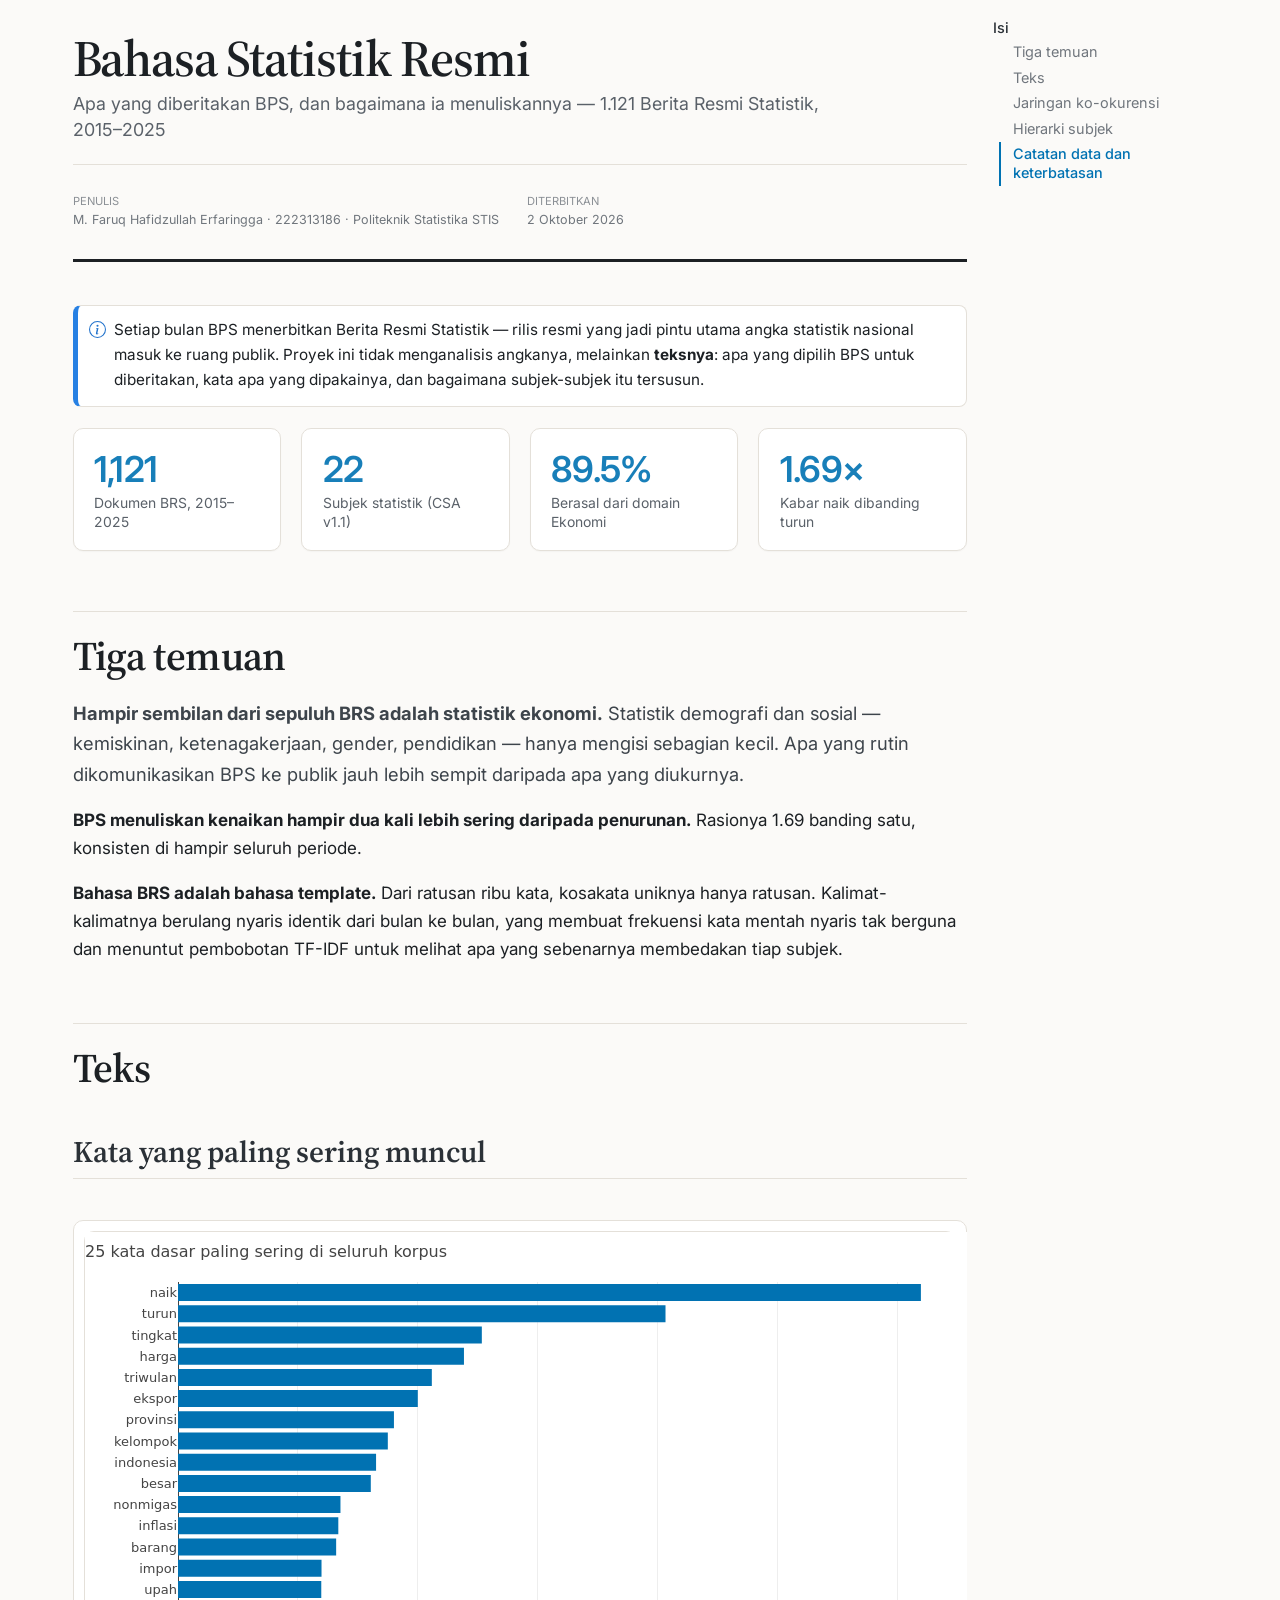
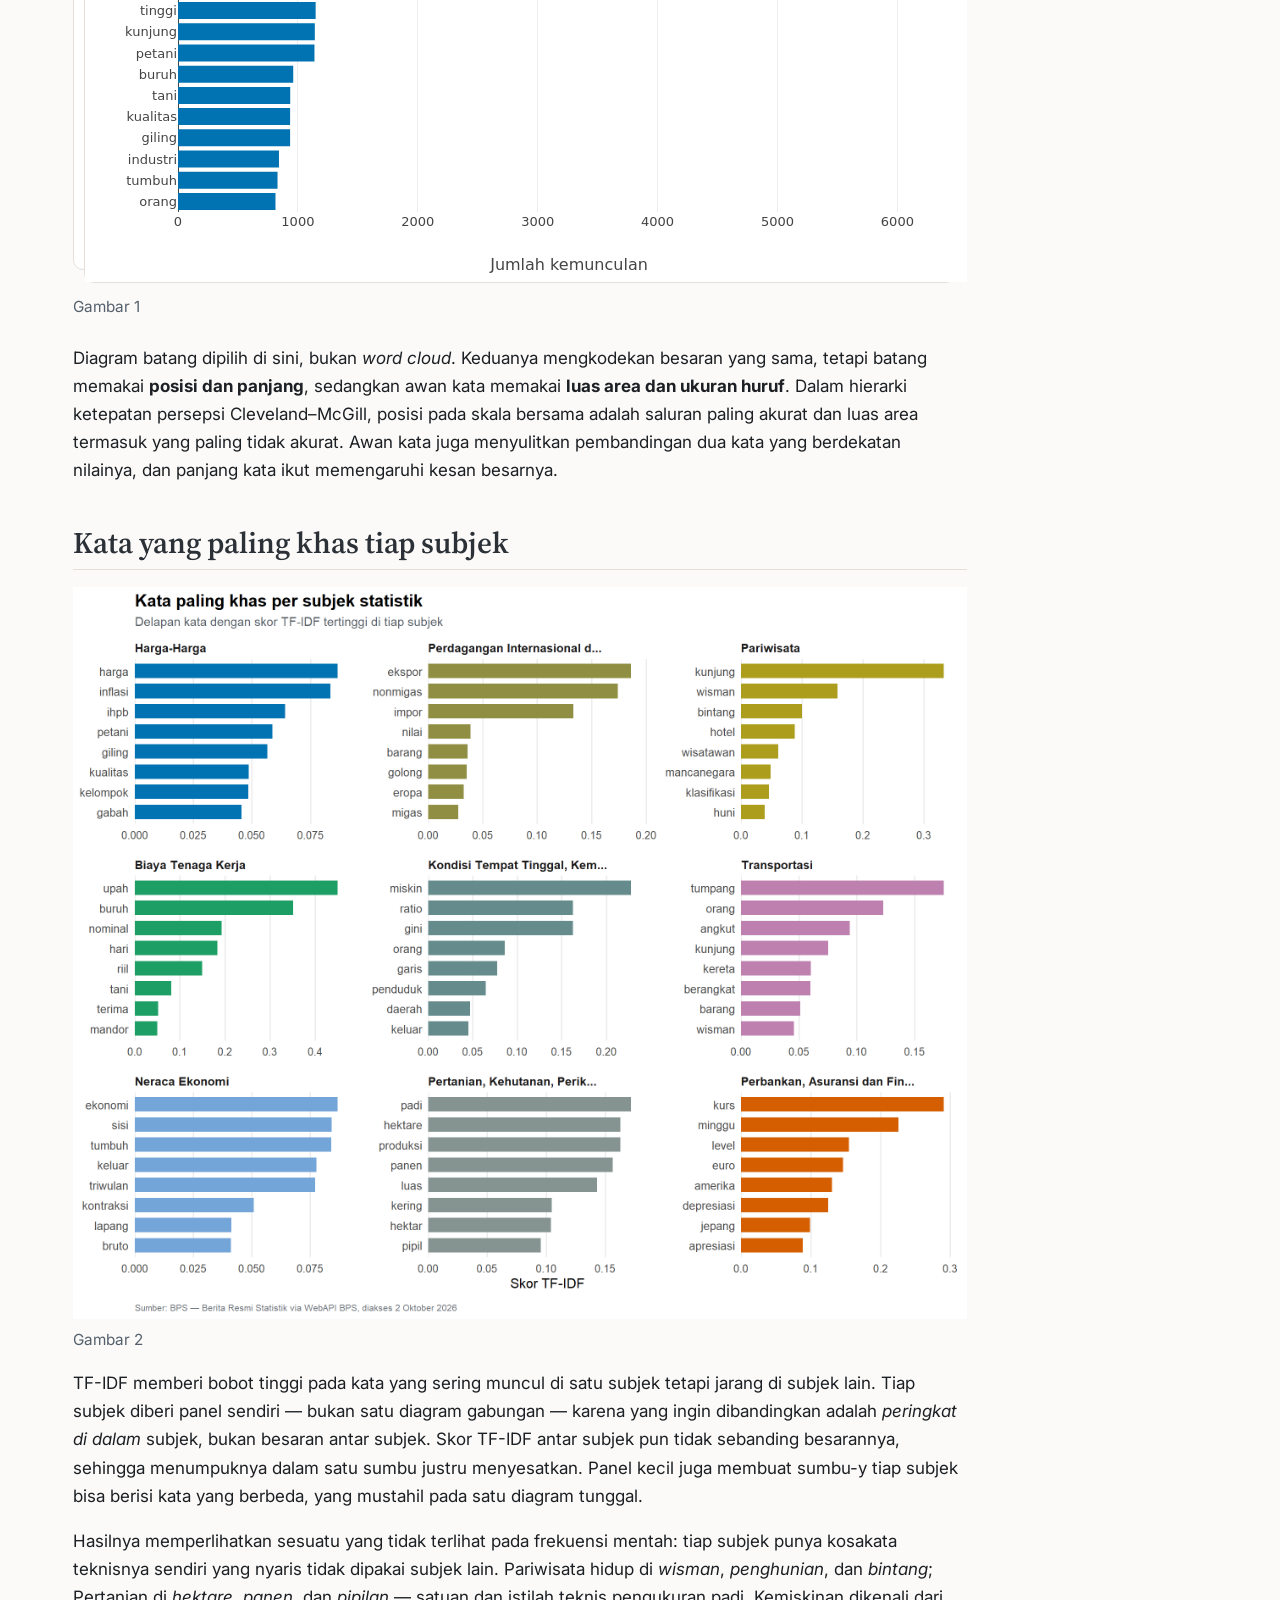
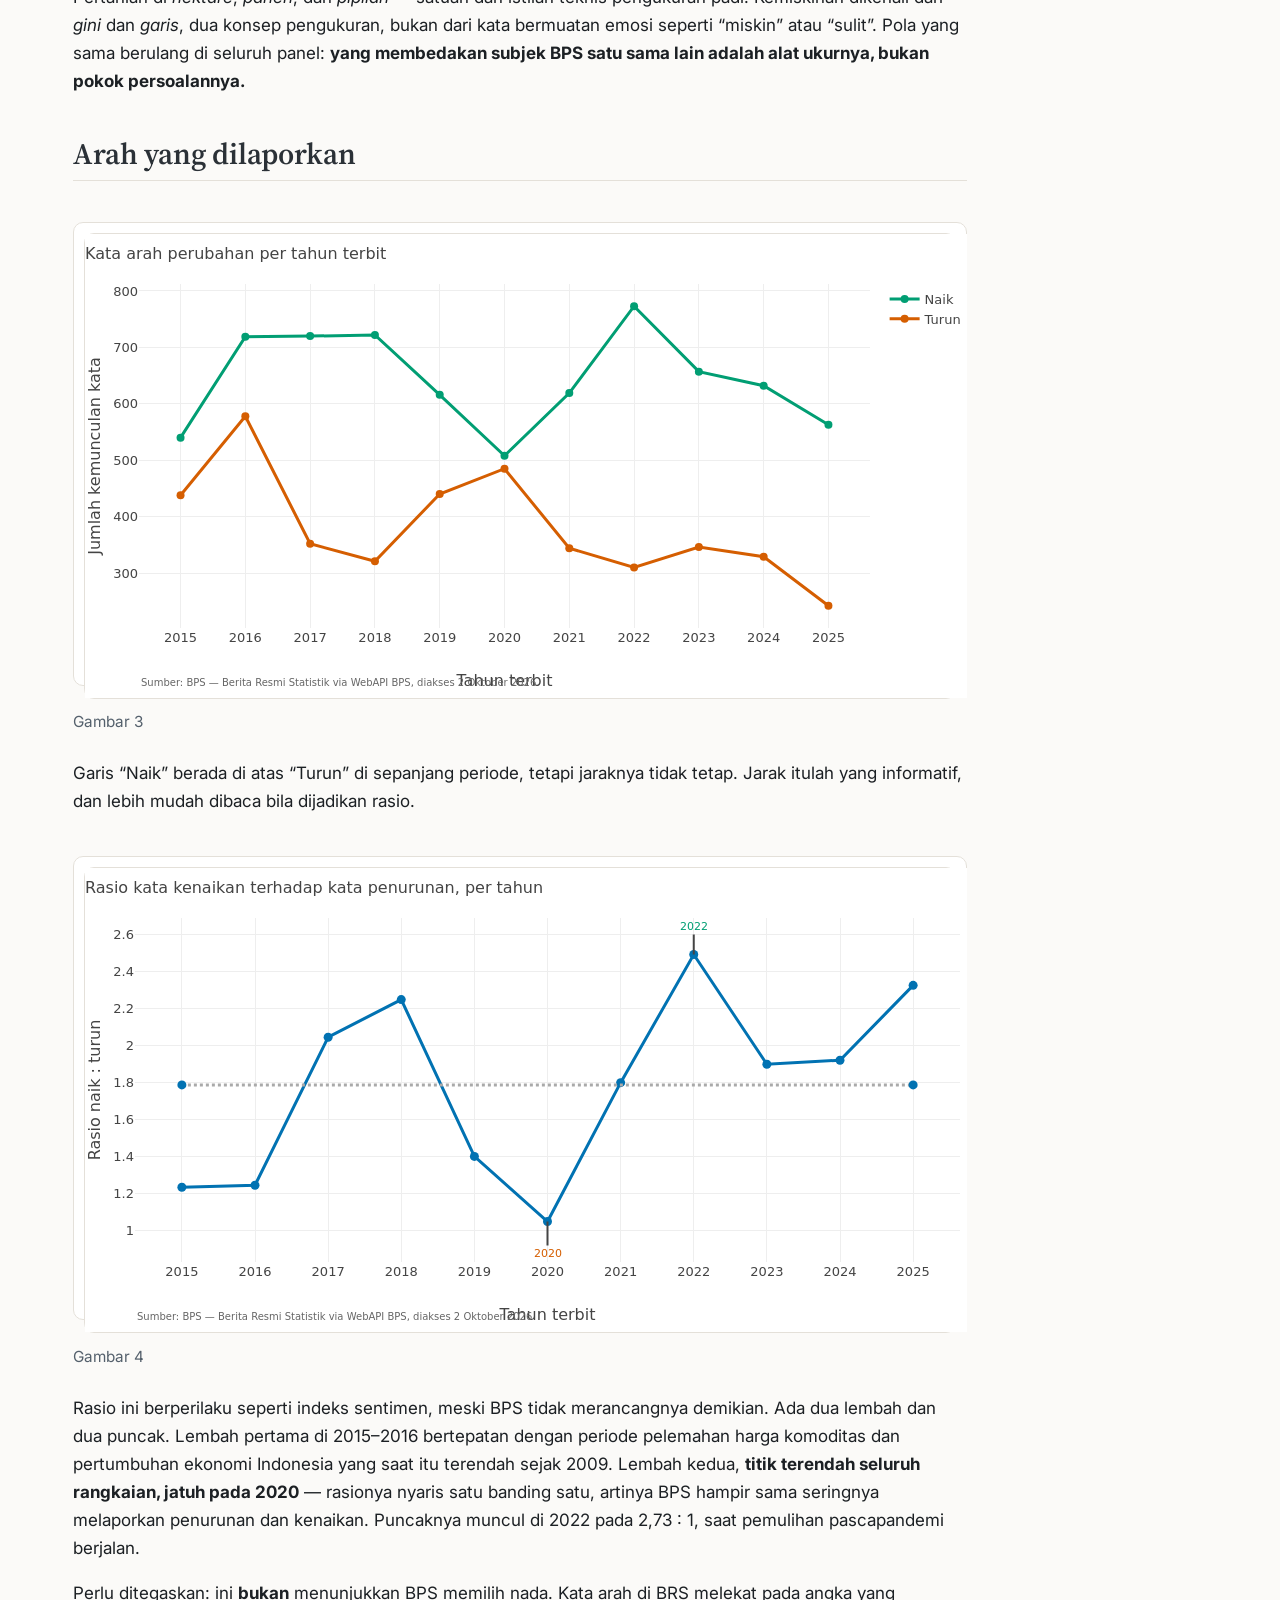
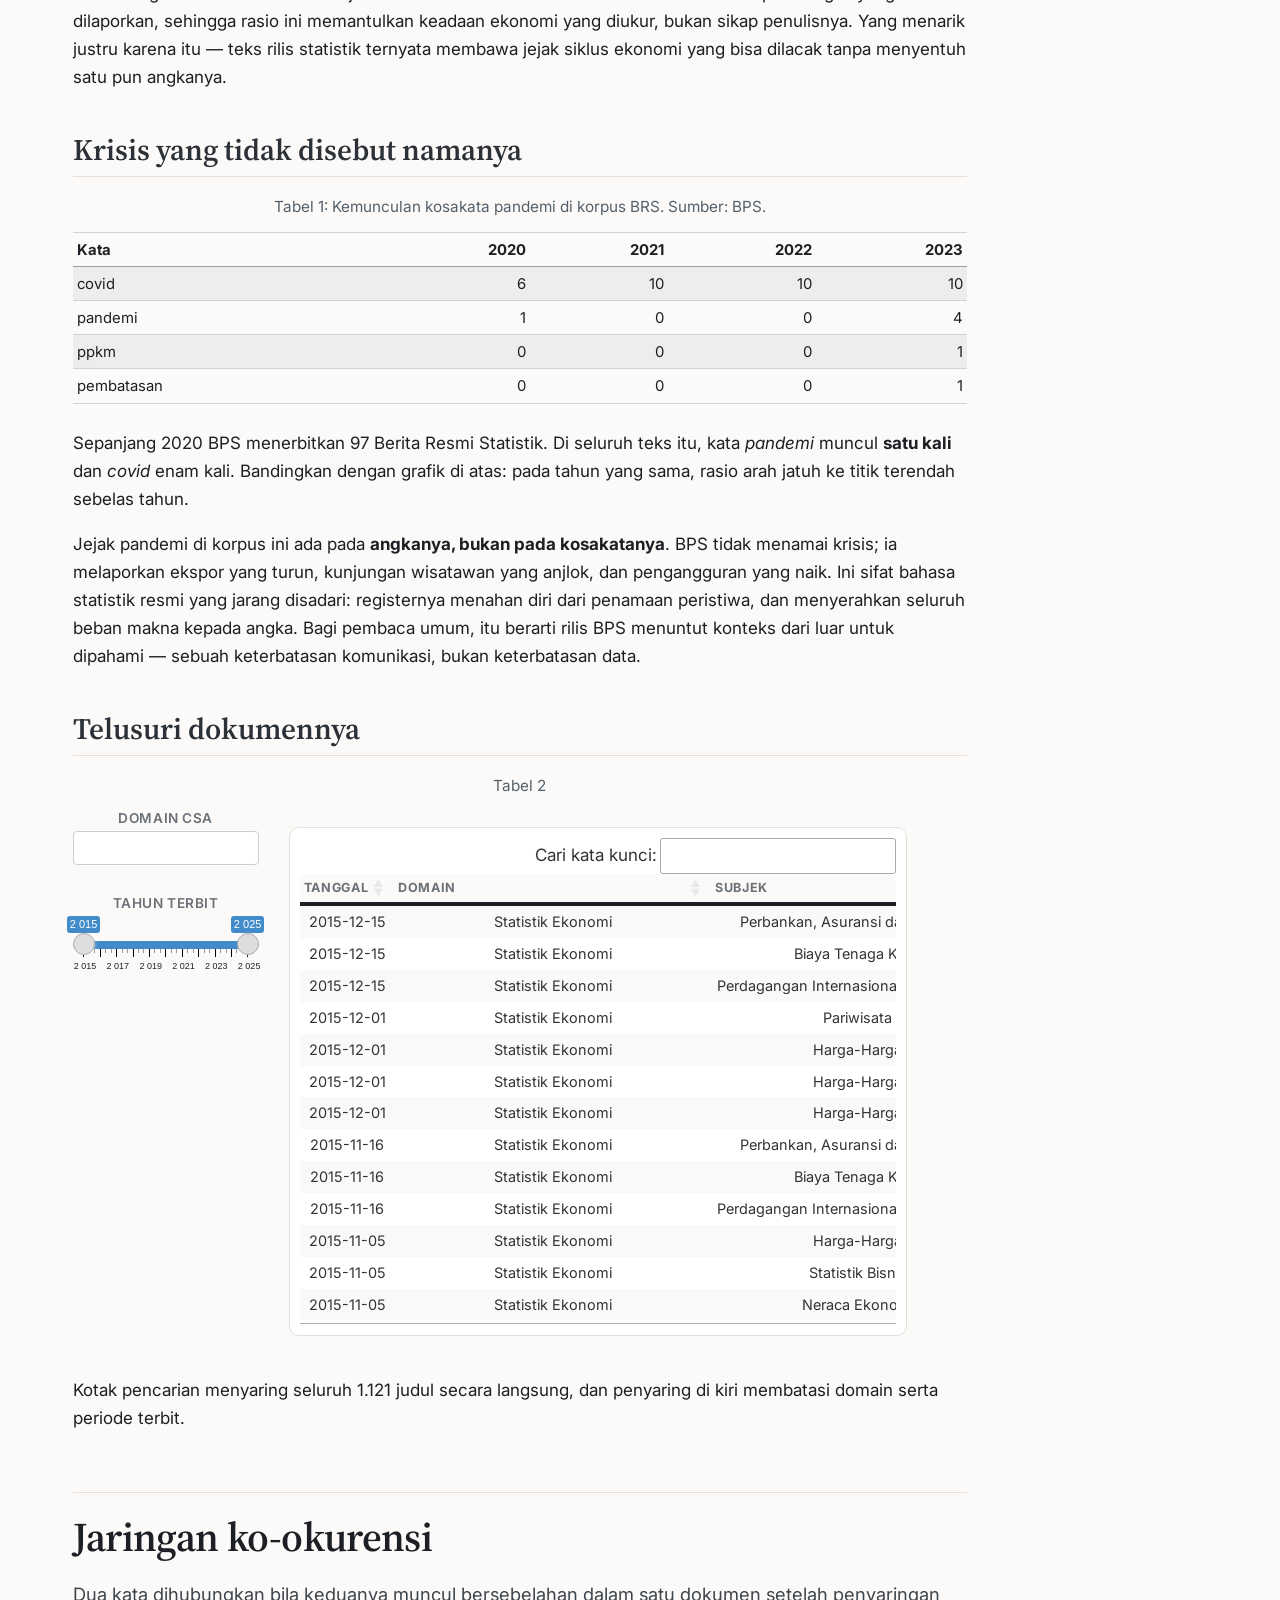
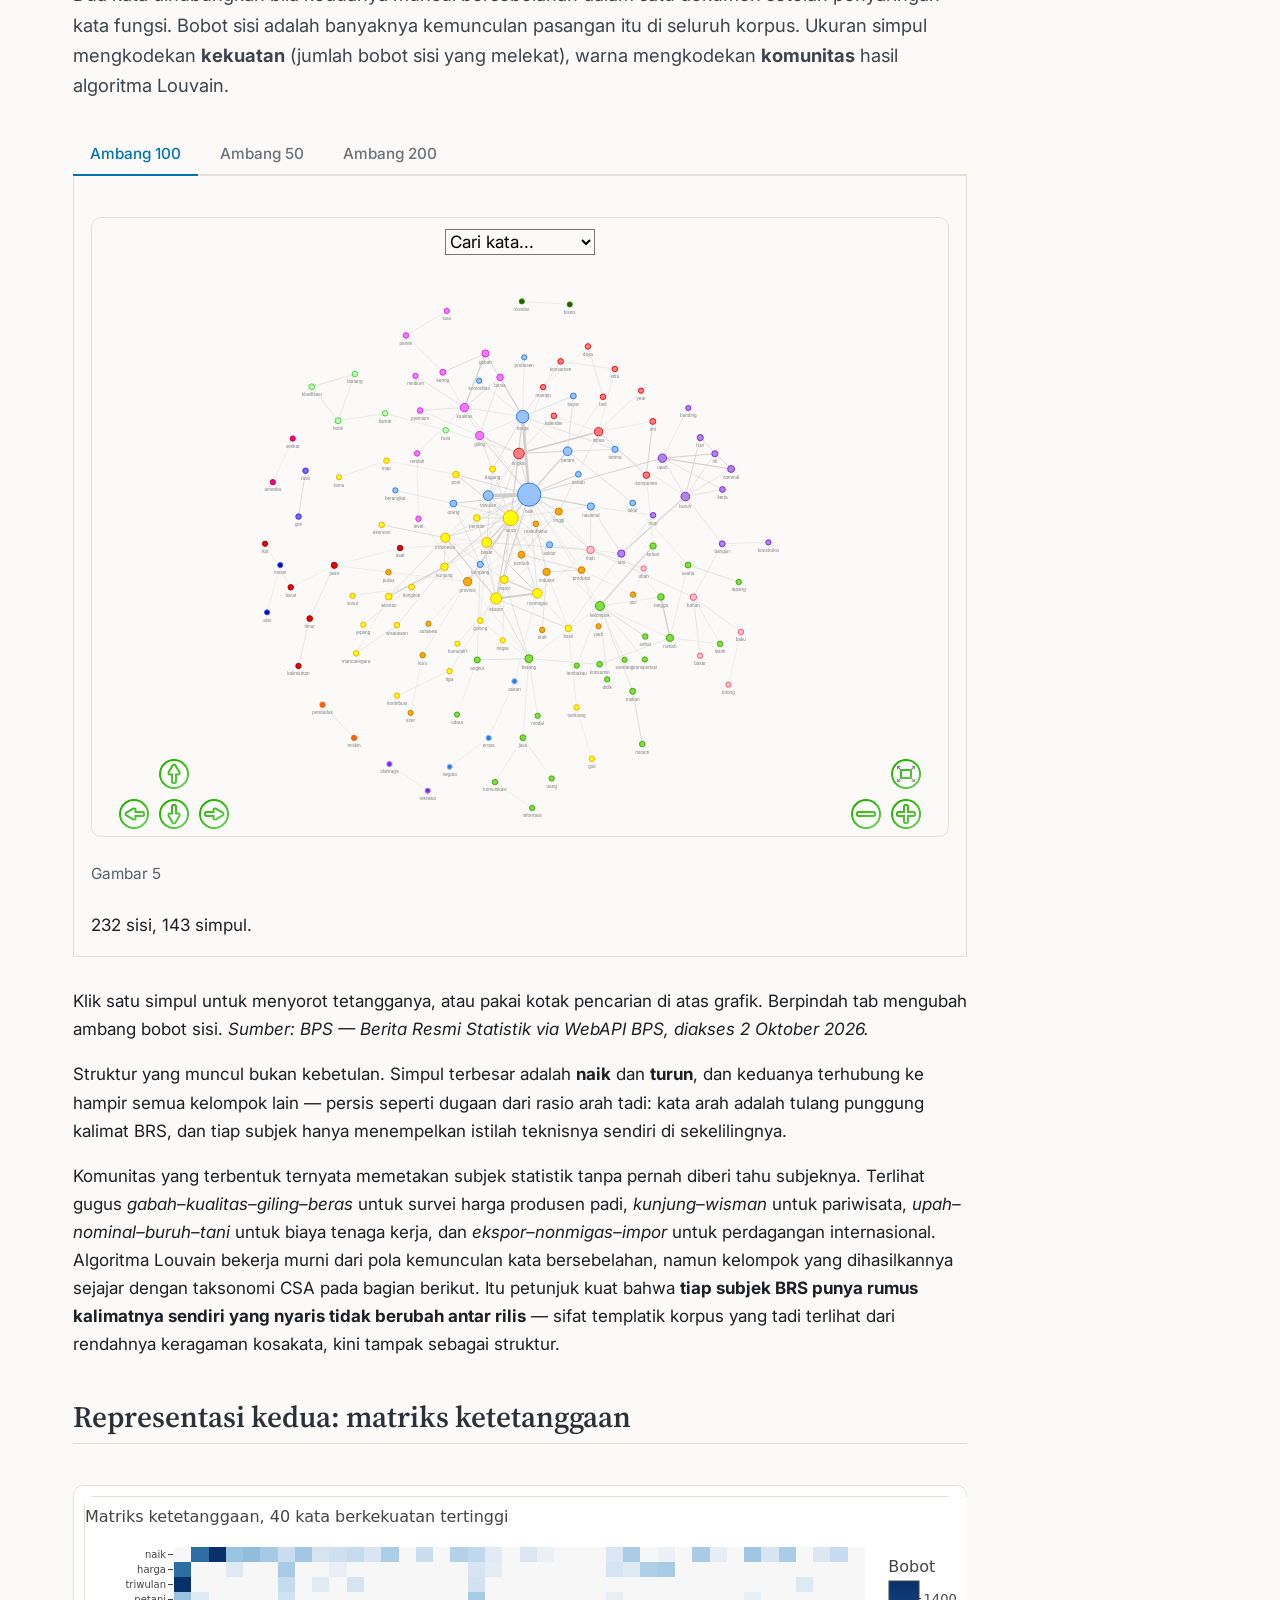
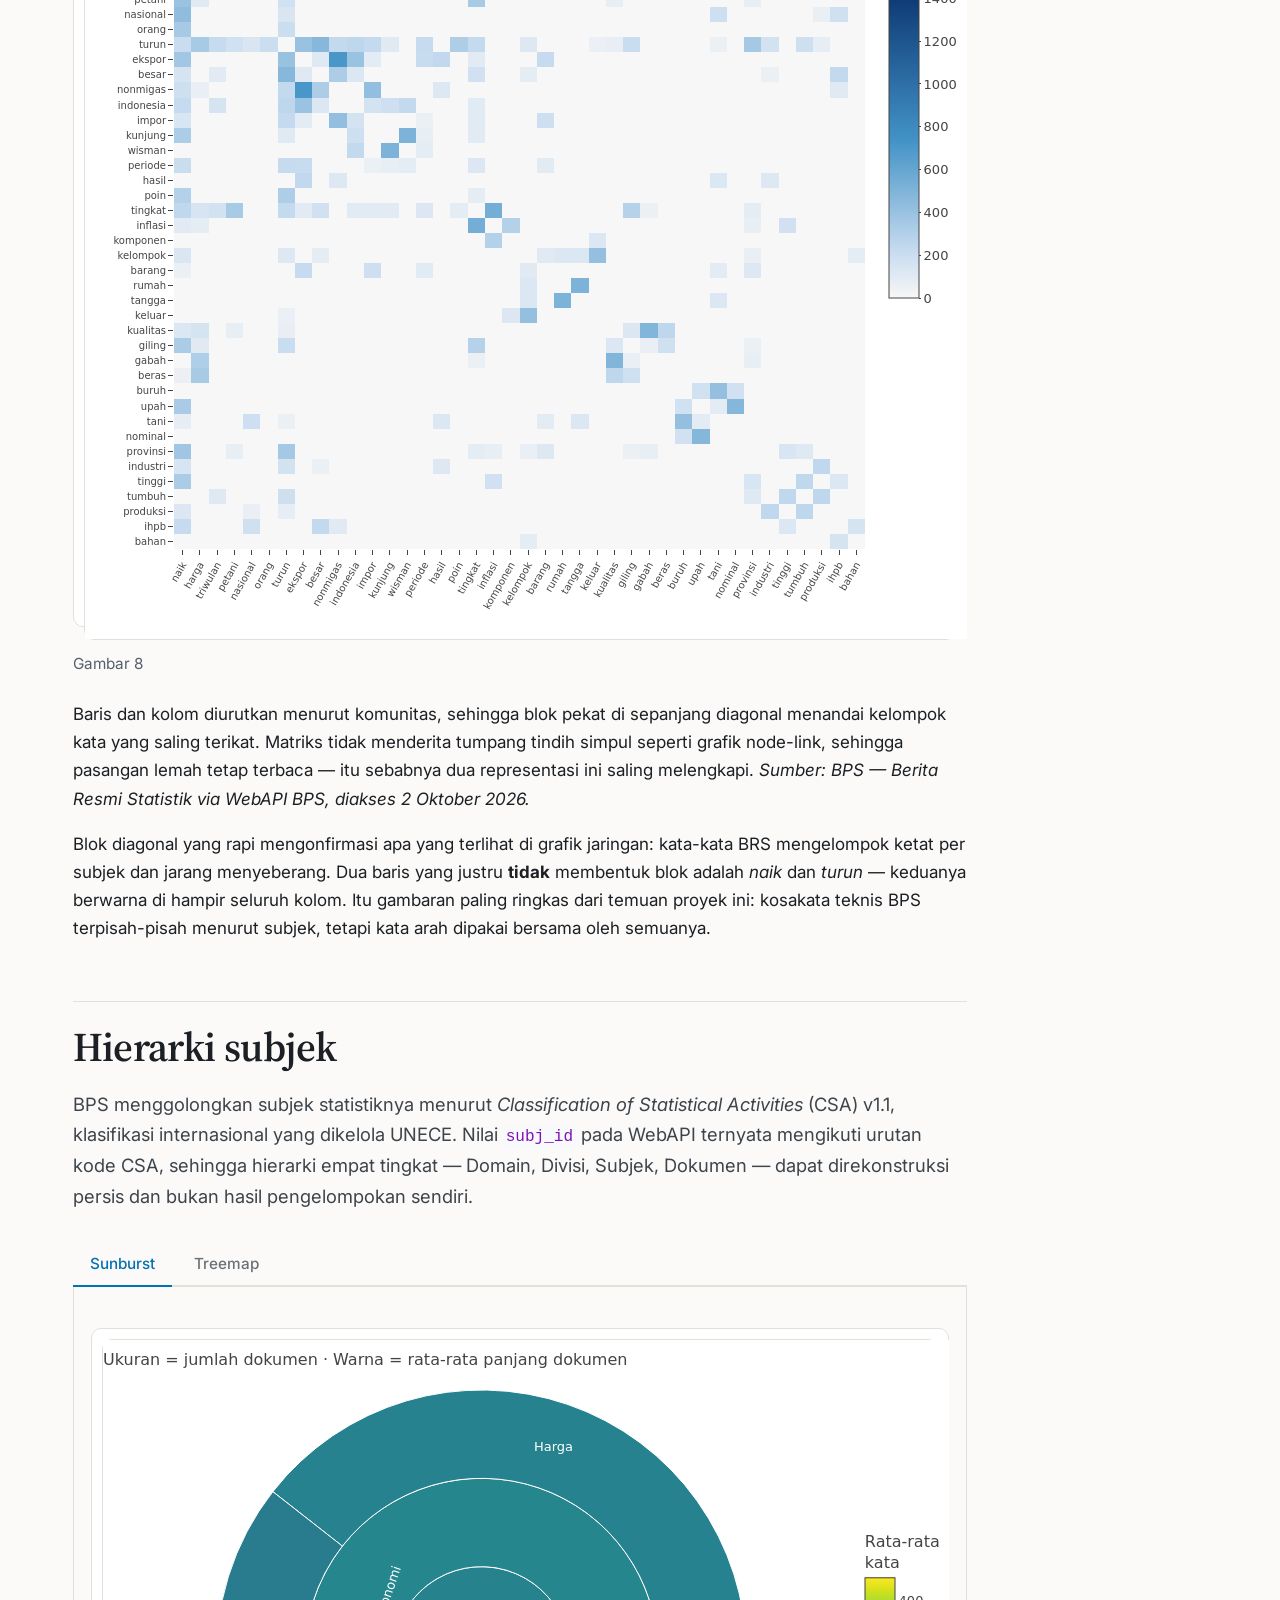
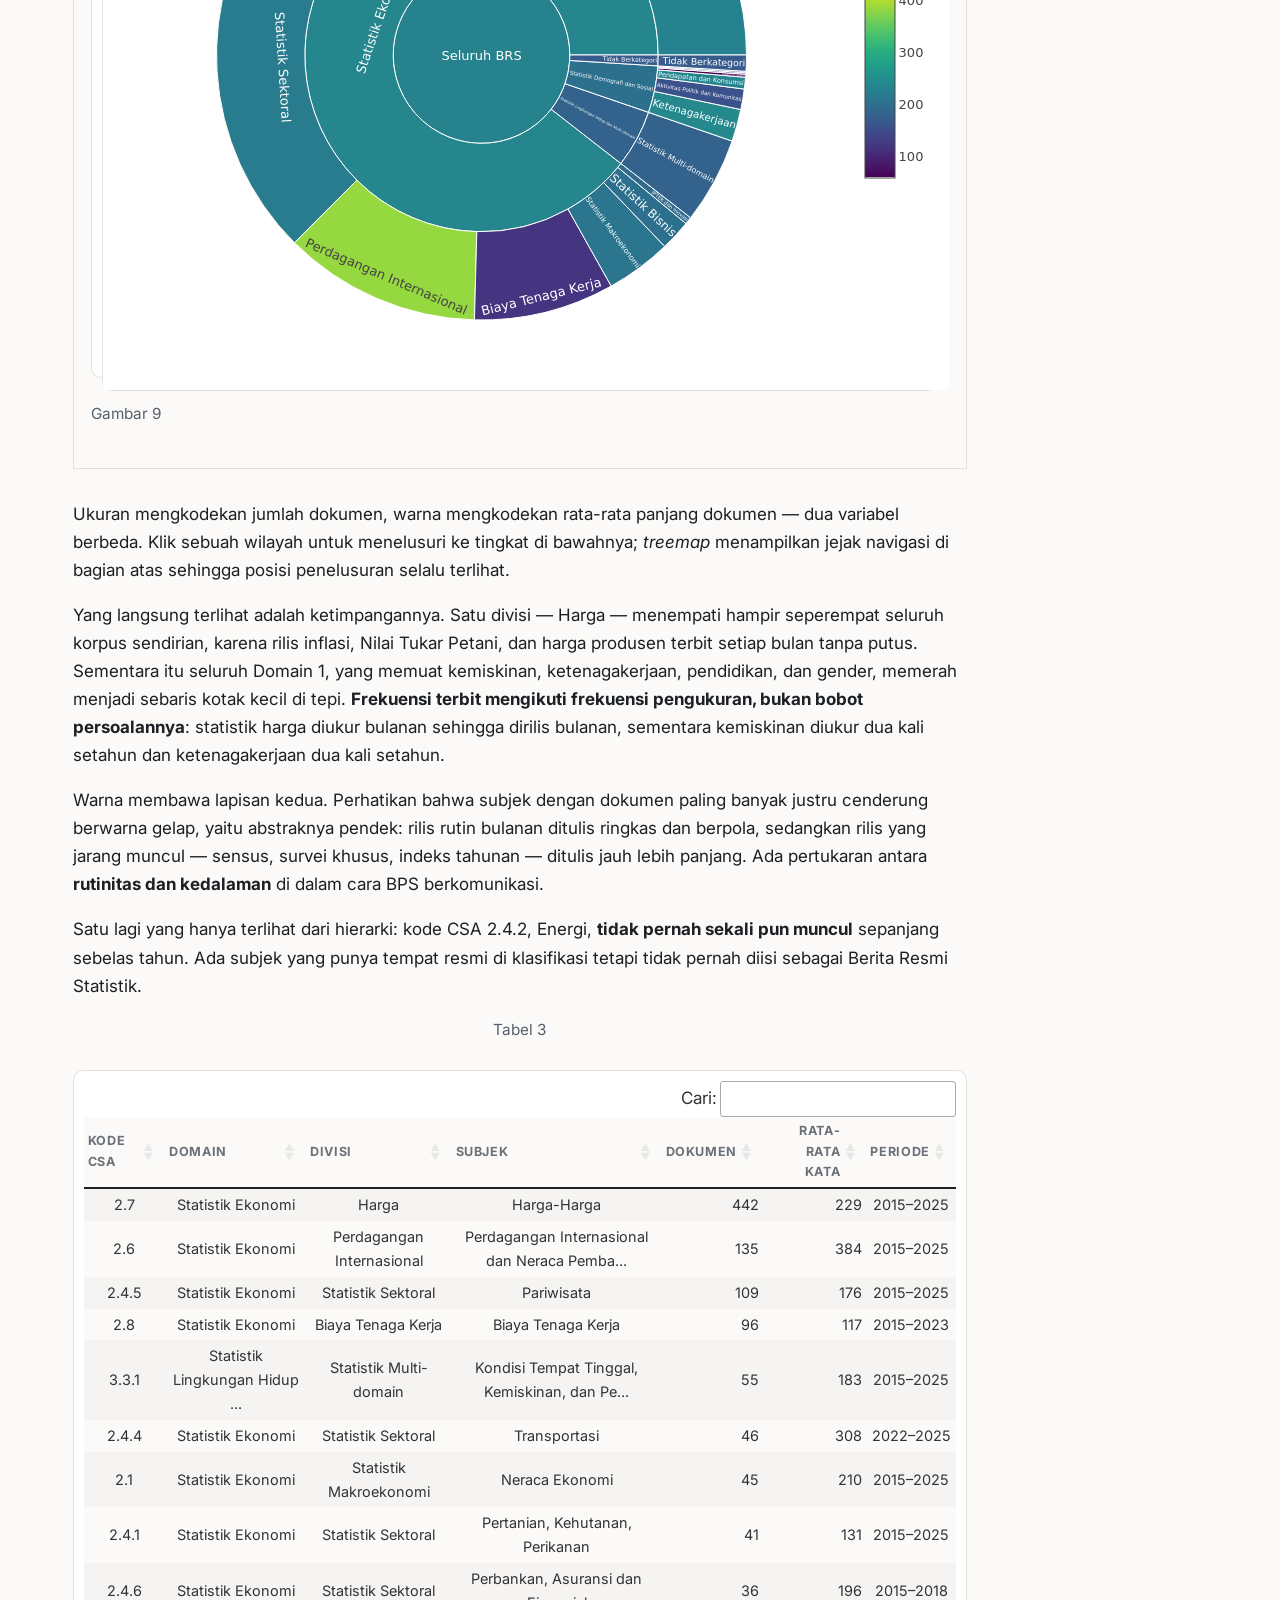
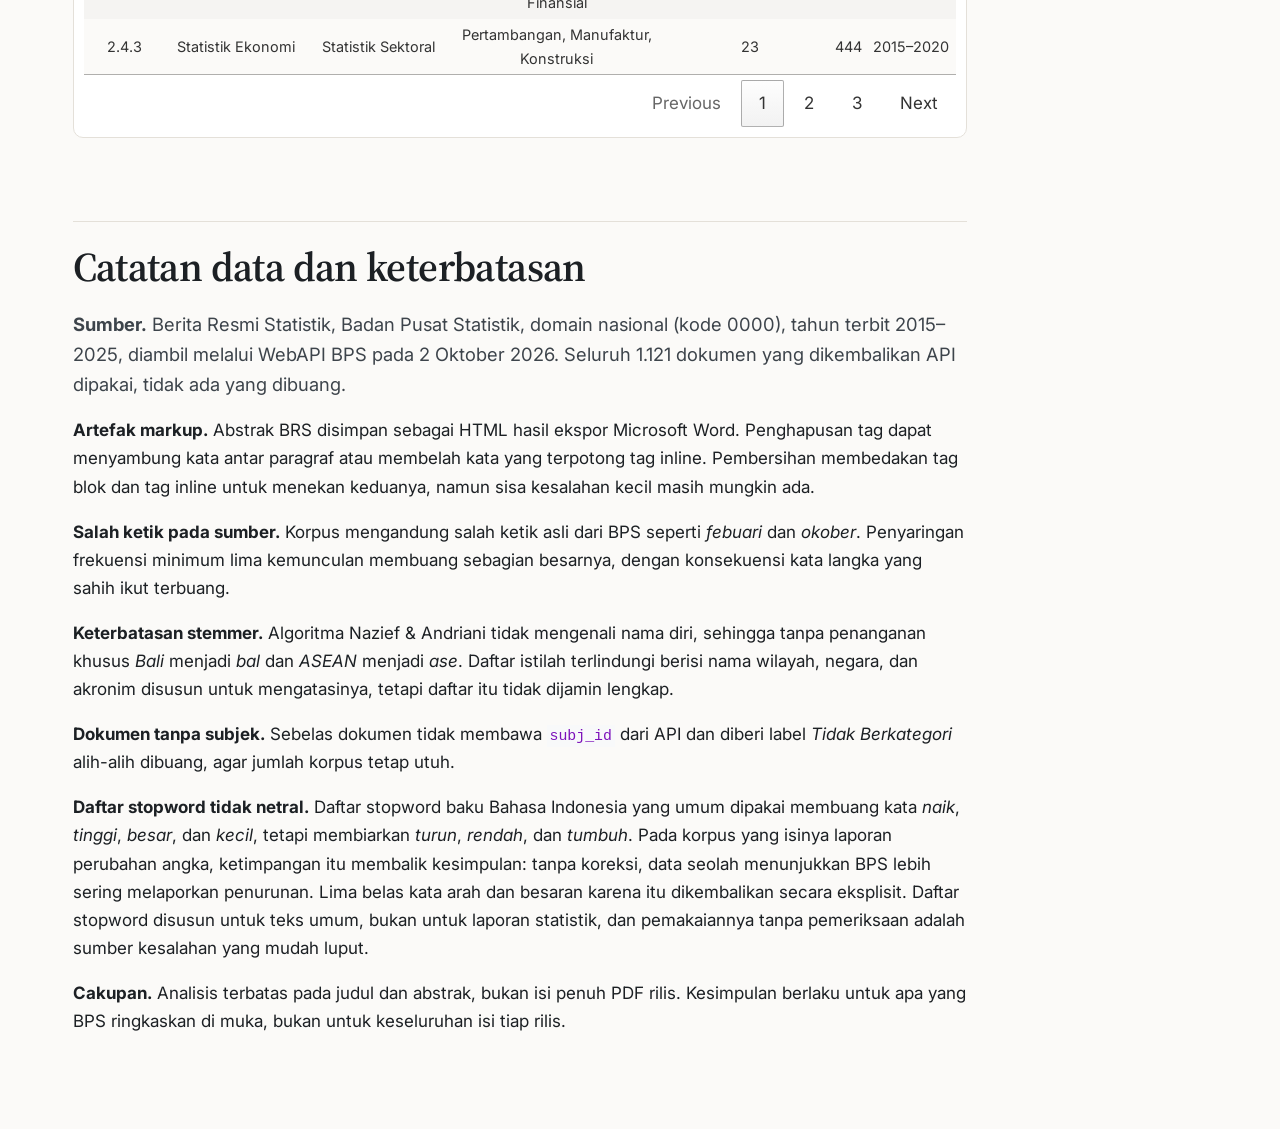
==== docs/index.html @ 76a67e36 "Dasbor analisis teks, jaringan, dan hierarki korpus BRS BPS 2015-2025" ====
<!DOCTYPE html>
<html xmlns="http://www.w3.org/1999/xhtml" lang="id" xml:lang="id"><head>

<meta charset="utf-8">
<meta name="generator" content="quarto-1.5.57">

<meta name="viewport" content="width=device-width, initial-scale=1.0, user-scalable=yes">

<meta name="author" content="M. Faruq Hafidzullah Erfaringga · 222313186 · Politeknik Statistika STIS">

<title>Bahasa Statistik Resmi</title>
<style>
code{white-space: pre-wrap;}
span.smallcaps{font-variant: small-caps;}
div.columns{display: flex; gap: min(4vw, 1.5em);}
div.column{flex: auto; overflow-x: auto;}
div.hanging-indent{margin-left: 1.5em; text-indent: -1.5em;}
ul.task-list{list-style: none;}
ul.task-list li input[type="checkbox"] {
  width: 0.8em;
  margin: 0 0.8em 0.2em -1em; /* quarto-specific, see https://github.com/quarto-dev/quarto-cli/issues/4556 */ 
  vertical-align: middle;
}
</style>


<script src="site_libs/quarto-nav/quarto-nav.js"></script>
<script src="site_libs/clipboard/clipboard.min.js"></script>
<script src="site_libs/quarto-search/autocomplete.umd.js"></script>
<script src="site_libs/quarto-search/fuse.min.js"></script>
<script src="site_libs/quarto-search/quarto-search.js"></script>
<meta name="quarto:offset" content="./">
<script src="site_libs/quarto-html/quarto.js"></script>
<script src="site_libs/quarto-html/popper.min.js"></script>
<script src="site_libs/quarto-html/tippy.umd.min.js"></script>
<script src="site_libs/quarto-html/anchor.min.js"></script>
<link href="site_libs/quarto-html/tippy.css" rel="stylesheet">
<link href="site_libs/quarto-html/quarto-syntax-highlighting.css" rel="stylesheet" id="quarto-text-highlighting-styles">
<script src="site_libs/bootstrap/bootstrap.min.js"></script>
<link href="site_libs/bootstrap/bootstrap-icons.css" rel="stylesheet">
<link href="site_libs/bootstrap/bootstrap.min.css" rel="stylesheet" id="quarto-bootstrap" data-mode="light">
<script id="quarto-search-options" type="application/json">{
  "location": "sidebar",
  "copy-button": false,
  "collapse-after": 3,
  "panel-placement": "start",
  "type": "textbox",
  "limit": 50,
  "keyboard-shortcut": [
    "f",
    "/",
    "s"
  ],
  "show-item-context": false,
  "language": {
    "search-no-results-text": "Tidak ada hasil",
    "search-matching-documents-text": "dokumen cocok",
    "search-copy-link-title": "Salin tautan untuk mencari",
    "search-hide-matches-text": "Sembunyikan kecocokan lainnya",
    "search-more-match-text": "kecocokan lainnya di dokumen ini",
    "search-more-matches-text": "kecocokan lainnya di dokumen ini",
    "search-clear-button-title": "Hapus",
    "search-text-placeholder": "",
    "search-detached-cancel-button-title": "Batal",
    "search-submit-button-title": "Kirim",
    "search-label": "Mencari"
  }
}</script>
<link href="site_libs/htmltools-fill-0.5.8.1/fill.css" rel="stylesheet">

<script src="site_libs/htmlwidgets-1.6.4/htmlwidgets.js"></script>

<script src="site_libs/plotly-binding-4.12.1/plotly.js"></script>

<script src="site_libs/typedarray-0.1/typedarray.min.js"></script>

<script src="site_libs/jquery-3.6.0/jquery-3.6.0.min.js"></script>

<link href="site_libs/crosstalk-1.2.2/css/crosstalk.min.css" rel="stylesheet">

<script src="site_libs/crosstalk-1.2.2/js/crosstalk.min.js"></script>

<link href="site_libs/plotly-htmlwidgets-css-2.25.2/plotly-htmlwidgets.css" rel="stylesheet">

<script src="site_libs/plotly-main-2.25.2/plotly-latest.min.js"></script>

<script src="site_libs/plotly-locale-id-2.25.2/id.js"></script>

<link href="site_libs/selectize-0.12.4/css/selectize.bootstrap3.css" rel="stylesheet">

<script src="site_libs/selectize-0.12.4/js/selectize.min.js"></script>

<script src="site_libs/ionrangeslider-javascript-2.3.1/js/ion.rangeSlider.min.js"></script>

<script src="site_libs/strftime-0.9.2/strftime-min.js"></script>

<link href="site_libs/ionrangeslider-css-2.3.1/css/ion.rangeSlider.css" rel="stylesheet">

<link href="site_libs/datatables-css-0.0.0/datatables-crosstalk.css" rel="stylesheet">

<script src="site_libs/datatables-binding-0.34.0/datatables.js"></script>

<link href="site_libs/dt-core-1.13.6/css/jquery.dataTables.min.css" rel="stylesheet">

<link href="site_libs/dt-core-1.13.6/css/jquery.dataTables.extra.css" rel="stylesheet">

<script src="site_libs/dt-core-1.13.6/js/jquery.dataTables.min.js"></script>

<link href="site_libs/dt-ext-scroller-1.13.6/css/scroller.dataTables.min.css" rel="stylesheet">

<script src="site_libs/dt-ext-scroller-1.13.6/js/dataTables.scroller.min.js"></script>

<meta name="viewport" content="width=device-width, initial-scale=1">

<link href="site_libs/bootstrap-grid-3.4.1/bootstrap-grid.min.css" rel="stylesheet">

<link href="site_libs/vis-9.1.0/vis-network.min.css" rel="stylesheet">

<script src="site_libs/vis-9.1.0/vis-network.min.js"></script>

<script src="site_libs/visNetwork-binding-2.1.4/visNetwork.js"></script>



</head>

<body>

<div id="quarto-search-results"></div>
<!-- content -->
<div id="quarto-content" class="quarto-container page-columns page-rows-contents page-layout-full">
<!-- sidebar -->
<!-- margin-sidebar -->
    <div id="quarto-margin-sidebar" class="sidebar margin-sidebar">
        <nav id="TOC" role="doc-toc" class="toc-active">
    <h2 id="toc-title">Isi</h2>
   
  <ul class="collapse">
  <li><a href="#tiga-temuan" id="toc-tiga-temuan" class="nav-link active" data-scroll-target="#tiga-temuan">Tiga temuan</a></li>
  <li><a href="#teks" id="toc-teks" class="nav-link" data-scroll-target="#teks">Teks</a>
  <ul class="collapse">
  <li><a href="#kata-yang-paling-sering-muncul" id="toc-kata-yang-paling-sering-muncul" class="nav-link" data-scroll-target="#kata-yang-paling-sering-muncul">Kata yang paling sering muncul</a></li>
  <li><a href="#kata-yang-paling-khas-tiap-subjek" id="toc-kata-yang-paling-khas-tiap-subjek" class="nav-link" data-scroll-target="#kata-yang-paling-khas-tiap-subjek">Kata yang paling khas tiap subjek</a></li>
  <li><a href="#arah-yang-dilaporkan" id="toc-arah-yang-dilaporkan" class="nav-link" data-scroll-target="#arah-yang-dilaporkan">Arah yang dilaporkan</a></li>
  <li><a href="#krisis-yang-tidak-disebut-namanya" id="toc-krisis-yang-tidak-disebut-namanya" class="nav-link" data-scroll-target="#krisis-yang-tidak-disebut-namanya">Krisis yang tidak disebut namanya</a></li>
  <li><a href="#telusuri-dokumennya" id="toc-telusuri-dokumennya" class="nav-link" data-scroll-target="#telusuri-dokumennya">Telusuri dokumennya</a></li>
  </ul></li>
  <li><a href="#jaringan-ko-okurensi" id="toc-jaringan-ko-okurensi" class="nav-link" data-scroll-target="#jaringan-ko-okurensi">Jaringan ko-okurensi</a>
  <ul class="collapse">
  <li><a href="#representasi-kedua-matriks-ketetanggaan" id="toc-representasi-kedua-matriks-ketetanggaan" class="nav-link" data-scroll-target="#representasi-kedua-matriks-ketetanggaan">Representasi kedua: matriks ketetanggaan</a></li>
  </ul></li>
  <li><a href="#hierarki-subjek" id="toc-hierarki-subjek" class="nav-link" data-scroll-target="#hierarki-subjek">Hierarki subjek</a></li>
  <li><a href="#catatan-data-dan-keterbatasan" id="toc-catatan-data-dan-keterbatasan" class="nav-link" data-scroll-target="#catatan-data-dan-keterbatasan">Catatan data dan keterbatasan</a></li>
  </ul>
</nav>
    </div>
<!-- main -->
<main class="content column-page-left" id="quarto-document-content">

<header id="title-block-header" class="quarto-title-block default">
<div class="quarto-title">
<h1 class="title">Bahasa Statistik Resmi</h1>
<p class="subtitle lead">Apa yang diberitakan BPS, dan bagaimana ia menuliskannya — 1.121 Berita Resmi Statistik, 2015–2025</p>
</div>



<div class="quarto-title-meta column-page-left">

    <div>
    <div class="quarto-title-meta-heading">Penulis</div>
    <div class="quarto-title-meta-contents">
             <p>M. Faruq Hafidzullah Erfaringga · 222313186 · Politeknik Statistika STIS </p>
          </div>
  </div>
    
    <div>
    <div class="quarto-title-meta-heading">Diterbitkan</div>
    <div class="quarto-title-meta-contents">
      <p class="date">2 Oktober 2026</p>
    </div>
  </div>
  
    
  </div>
  


</header>


<div class="callout callout-style-simple callout-note">
<div class="callout-body d-flex">
<div class="callout-icon-container">
<i class="callout-icon"></i>
</div>
<div class="callout-body-container">
<p>Setiap bulan BPS menerbitkan Berita Resmi Statistik — rilis resmi yang jadi pintu utama angka statistik nasional masuk ke ruang publik. Proyek ini tidak menganalisis angkanya, melainkan <strong>teksnya</strong>: apa yang dipilih BPS untuk diberitakan, kata apa yang dipakainya, dan bagaimana subjek-subjek itu tersusun.</p>
</div>
</div>
</div>
<div>

</div>
<div class="quarto-layout-panel" data-layout-ncol="4">
<div class="quarto-layout-row">
<section id="section" class="level3 card quarto-layout-cell" style="flex-basis: 25.0%;justify-content: flex-start;">
<h3 class="anchored" data-anchor-id="section">1,121</h3>
<p>Dokumen BRS, 2015–2025</p>
</section>
<section id="section-1" class="level3 card quarto-layout-cell" style="flex-basis: 25.0%;justify-content: flex-start;">
<h3 class="anchored" data-anchor-id="section-1">22</h3>
<p>Subjek statistik (CSA v1.1)</p>
</section>
<section id="section-2" class="level3 card quarto-layout-cell" style="flex-basis: 25.0%;justify-content: flex-start;">
<h3 class="anchored" data-anchor-id="section-2">89.5%</h3>
<p>Berasal dari domain Ekonomi</p>
</section>
<section id="section-3" class="level3 card quarto-layout-cell" style="flex-basis: 25.0%;justify-content: flex-start;">
<h3 class="anchored" data-anchor-id="section-3">1.69×</h3>
<p>Kabar naik dibanding turun</p>
</section>
</div>
</div>
<section id="tiga-temuan" class="level1">
<h1>Tiga temuan</h1>
<p><strong>Hampir sembilan dari sepuluh BRS adalah statistik ekonomi.</strong> Statistik demografi dan sosial — kemiskinan, ketenagakerjaan, gender, pendidikan — hanya mengisi sebagian kecil. Apa yang rutin dikomunikasikan BPS ke publik jauh lebih sempit daripada apa yang diukurnya.</p>
<p><strong>BPS menuliskan kenaikan hampir dua kali lebih sering daripada penurunan.</strong> Rasionya 1.69 banding satu, konsisten di hampir seluruh periode.</p>
<p><strong>Bahasa BRS adalah bahasa template.</strong> Dari ratusan ribu kata, kosakata uniknya hanya ratusan. Kalimat-kalimatnya berulang nyaris identik dari bulan ke bulan, yang membuat frekuensi kata mentah nyaris tak berguna dan menuntut pembobotan TF-IDF untuk melihat apa yang sebenarnya membedakan tiap subjek.</p>
</section>
<section id="teks" class="level1">
<h1>Teks</h1>
<section id="kata-yang-paling-sering-muncul" class="level2">
<h2 class="anchored" data-anchor-id="kata-yang-paling-sering-muncul">Kata yang paling sering muncul</h2>
<div class="cell">
<div id="fig-frekuensi" class="cell-output-display quarto-float quarto-figure quarto-figure-center anchored">
<figure class="quarto-float quarto-float-fig figure">
<div aria-describedby="fig-frekuensi-caption-0ceaefa1-69ba-4598-a22c-09a6ac19f8ca">
<div class="plotly html-widget html-fill-item" id="htmlwidget-5196cde56c0a02716e74" style="width:100%;height:650px;"></div>
<script type="application/json" data-for="htmlwidget-5196cde56c0a02716e74">{"x":{"visdat":{"2ee4376542f4":["function () ","plotlyVisDat"]},"cur_data":"2ee4376542f4","attrs":{"2ee4376542f4":{"x":{},"y":{},"orientation":"h","marker":{"color":"#0072B2"},"hovertemplate":"<b>%{y}<\/b><br>%{x:,} kemunculan<extra><\/extra>","alpha_stroke":1,"sizes":[10,100],"spans":[1,20],"type":"bar"}},"layout":{"margin":{"b":70,"l":20,"t":50,"r":20},"title":{"text":"25 kata dasar paling sering di seluruh korpus","x":0,"font":{"size":16}},"xaxis":{"domain":[0,1],"automargin":true,"title":"Jumlah kemunculan","gridcolor":"#eee"},"yaxis":{"domain":[0,1],"automargin":true,"title":"","type":"category","categoryorder":"array","categoryarray":["orang","tumbuh","industri","giling","kualitas","tani","buruh","petani","kunjung","tinggi","upah","impor","barang","inflasi","nonmigas","besar","indonesia","kelompok","provinsi","ekspor","triwulan","harga","tingkat","turun","naik"]},"font":{"family":"system-ui, -apple-system, Segoe UI, sans-serif","size":13},"hoverlabel":{"font":{"size":13}},"annotations":[{"text":"Sumber: BPS — Berita Resmi Statistik via WebAPI BPS, diakses 2 Oktober 2026","showarrow":false,"xref":"paper","yref":"paper","x":0,"y":-0.17999999999999999,"xanchor":"left","font":{"size":10,"color":"#666"}}],"hovermode":"closest","showlegend":false},"source":"A","config":{"modeBarButtonsToAdd":["hoverclosest","hovercompare"],"showSendToCloud":false,"locale":"id","displaylogo":false,"modeBarButtonsToRemove":["lasso2d","select2d"]},"data":[{"x":[813,830,842,935,935,936,961,1138,1141,1148,1195,1197,1319,1337,1355,1608,1652,1750,1801,2000,2117,2385,2534,4066,6196],"y":["orang","tumbuh","industri","giling","kualitas","tani","buruh","petani","kunjung","tinggi","upah","impor","barang","inflasi","nonmigas","besar","indonesia","kelompok","provinsi","ekspor","triwulan","harga","tingkat","turun","naik"],"orientation":"h","marker":{"color":"#0072B2","line":{"color":"rgba(31,119,180,1)"}},"hovertemplate":["<b>%{y}<\/b><br>%{x:,} kemunculan<extra><\/extra>","<b>%{y}<\/b><br>%{x:,} kemunculan<extra><\/extra>","<b>%{y}<\/b><br>%{x:,} kemunculan<extra><\/extra>","<b>%{y}<\/b><br>%{x:,} kemunculan<extra><\/extra>","<b>%{y}<\/b><br>%{x:,} kemunculan<extra><\/extra>","<b>%{y}<\/b><br>%{x:,} kemunculan<extra><\/extra>","<b>%{y}<\/b><br>%{x:,} kemunculan<extra><\/extra>","<b>%{y}<\/b><br>%{x:,} kemunculan<extra><\/extra>","<b>%{y}<\/b><br>%{x:,} kemunculan<extra><\/extra>","<b>%{y}<\/b><br>%{x:,} kemunculan<extra><\/extra>","<b>%{y}<\/b><br>%{x:,} kemunculan<extra><\/extra>","<b>%{y}<\/b><br>%{x:,} kemunculan<extra><\/extra>","<b>%{y}<\/b><br>%{x:,} kemunculan<extra><\/extra>","<b>%{y}<\/b><br>%{x:,} kemunculan<extra><\/extra>","<b>%{y}<\/b><br>%{x:,} kemunculan<extra><\/extra>","<b>%{y}<\/b><br>%{x:,} kemunculan<extra><\/extra>","<b>%{y}<\/b><br>%{x:,} kemunculan<extra><\/extra>","<b>%{y}<\/b><br>%{x:,} kemunculan<extra><\/extra>","<b>%{y}<\/b><br>%{x:,} kemunculan<extra><\/extra>","<b>%{y}<\/b><br>%{x:,} kemunculan<extra><\/extra>","<b>%{y}<\/b><br>%{x:,} kemunculan<extra><\/extra>","<b>%{y}<\/b><br>%{x:,} kemunculan<extra><\/extra>","<b>%{y}<\/b><br>%{x:,} kemunculan<extra><\/extra>","<b>%{y}<\/b><br>%{x:,} kemunculan<extra><\/extra>","<b>%{y}<\/b><br>%{x:,} kemunculan<extra><\/extra>"],"type":"bar","error_y":{"color":"rgba(31,119,180,1)"},"error_x":{"color":"rgba(31,119,180,1)"},"xaxis":"x","yaxis":"y","frame":null}],"highlight":{"on":"plotly_click","persistent":false,"dynamic":false,"selectize":false,"opacityDim":0.20000000000000001,"selected":{"opacity":1},"debounce":0},"shinyEvents":["plotly_hover","plotly_click","plotly_selected","plotly_relayout","plotly_brushed","plotly_brushing","plotly_clickannotation","plotly_doubleclick","plotly_deselect","plotly_afterplot","plotly_sunburstclick"],"base_url":"https://plot.ly"},"evals":[],"jsHooks":[]}</script>
</div>
<figcaption class="quarto-float-caption-bottom quarto-float-caption quarto-float-fig quarto-uncaptioned" id="fig-frekuensi-caption-0ceaefa1-69ba-4598-a22c-09a6ac19f8ca">
Gambar&nbsp;1
</figcaption>
</figure>
</div>
</div>
<p>Diagram batang dipilih di sini, bukan <em>word cloud</em>. Keduanya mengkodekan besaran yang sama, tetapi batang memakai <strong>posisi dan panjang</strong>, sedangkan awan kata memakai <strong>luas area dan ukuran huruf</strong>. Dalam hierarki ketepatan persepsi Cleveland–McGill, posisi pada skala bersama adalah saluran paling akurat dan luas area termasuk yang paling tidak akurat. Awan kata juga menyulitkan pembandingan dua kata yang berdekatan nilainya, dan panjang kata ikut memengaruhi kesan besarnya.</p>
</section>
<section id="kata-yang-paling-khas-tiap-subjek" class="level2">
<h2 class="anchored" data-anchor-id="kata-yang-paling-khas-tiap-subjek">Kata yang paling khas tiap subjek</h2>
<div class="cell">
<div class="cell-output-display">
<div id="fig-tfidf" class="quarto-float quarto-figure quarto-figure-center anchored" width="1056">
<figure class="quarto-float quarto-float-fig figure">
<div aria-describedby="fig-tfidf-caption-0ceaefa1-69ba-4598-a22c-09a6ac19f8ca">
<img src="index_files/figure-html/fig-tfidf-1.png" id="fig-tfidf" class="img-fluid figure-img" width="1056">
</div>
<figcaption class="quarto-float-caption-bottom quarto-float-caption quarto-float-fig quarto-uncaptioned" id="fig-tfidf-caption-0ceaefa1-69ba-4598-a22c-09a6ac19f8ca">
Gambar&nbsp;2
</figcaption>
</figure>
</div>
</div>
</div>
<p>TF-IDF memberi bobot tinggi pada kata yang sering muncul di satu subjek tetapi jarang di subjek lain. Tiap subjek diberi panel sendiri — bukan satu diagram gabungan — karena yang ingin dibandingkan adalah <em>peringkat di dalam</em> subjek, bukan besaran antar subjek. Skor TF-IDF antar subjek pun tidak sebanding besarannya, sehingga menumpuknya dalam satu sumbu justru menyesatkan. Panel kecil juga membuat sumbu-y tiap subjek bisa berisi kata yang berbeda, yang mustahil pada satu diagram tunggal.</p>
<p>Hasilnya memperlihatkan sesuatu yang tidak terlihat pada frekuensi mentah: tiap subjek punya kosakata teknisnya sendiri yang nyaris tidak dipakai subjek lain. Pariwisata hidup di <em>wisman</em>, <em>penghunian</em>, dan <em>bintang</em>; Pertanian di <em>hektare</em>, <em>panen</em>, dan <em>pipilan</em> — satuan dan istilah teknis pengukuran padi. Kemiskinan dikenali dari <em>gini</em> dan <em>garis</em>, dua konsep pengukuran, bukan dari kata bermuatan emosi seperti “miskin” atau “sulit”. Pola yang sama berulang di seluruh panel: <strong>yang membedakan subjek BPS satu sama lain adalah alat ukurnya, bukan pokok persoalannya.</strong></p>
</section>
<section id="arah-yang-dilaporkan" class="level2">
<h2 class="anchored" data-anchor-id="arah-yang-dilaporkan">Arah yang dilaporkan</h2>
<div class="cell">
<div id="fig-arah" class="cell-output-display quarto-float quarto-figure quarto-figure-center anchored">
<figure class="quarto-float quarto-float-fig figure">
<div aria-describedby="fig-arah-caption-0ceaefa1-69ba-4598-a22c-09a6ac19f8ca">
<div class="plotly html-widget html-fill-item" id="htmlwidget-14c21b6c462289c0a6bf" style="width:100%;height:464px;"></div>
<script type="application/json" data-for="htmlwidget-14c21b6c462289c0a6bf">{"x":{"visdat":{"2ee4663a2263":["function () ","plotlyVisDat"]},"cur_data":"2ee4663a2263","attrs":{"2ee4663a2263":{"x":{},"y":{},"mode":"lines+markers","line":{"width":3},"marker":{"size":8},"hovertemplate":"<b>%{fullData.name}<\/b><br>%{x}: %{y:,} kata<extra><\/extra>","color":{},"colors":["#009E73","#D55E00"],"alpha_stroke":1,"sizes":[10,100],"spans":[1,20],"type":"scatter"}},"layout":{"margin":{"b":70,"l":20,"t":50,"r":20},"title":{"text":"Kata arah perubahan per tahun terbit","x":0,"font":{"size":16}},"xaxis":{"domain":[0,1],"automargin":true,"title":"Tahun terbit","dtick":1,"gridcolor":"#eee"},"yaxis":{"domain":[0,1],"automargin":true,"title":"Jumlah kemunculan kata","gridcolor":"#eee"},"hovermode":"x unified","font":{"family":"system-ui, -apple-system, Segoe UI, sans-serif","size":13},"hoverlabel":{"font":{"size":13}},"annotations":[{"text":"Sumber: BPS — Berita Resmi Statistik via WebAPI BPS, diakses 2 Oktober 2026","showarrow":false,"xref":"paper","yref":"paper","x":0,"y":-0.17999999999999999,"xanchor":"left","font":{"size":10,"color":"#666"}}],"showlegend":true},"source":"A","config":{"modeBarButtonsToAdd":["hoverclosest","hovercompare"],"showSendToCloud":false,"locale":"id","displaylogo":false,"modeBarButtonsToRemove":["lasso2d","select2d"]},"data":[{"x":[2015,2016,2017,2018,2019,2020,2021,2022,2023,2024,2025],"y":[540,719,720,722,616,508,619,773,657,632,563],"mode":"lines+markers","line":{"color":"rgba(0,158,115,1)","width":3},"marker":{"color":"rgba(0,158,115,1)","size":8,"line":{"color":"rgba(0,158,115,1)"}},"hovertemplate":["<b>%{fullData.name}<\/b><br>%{x}: %{y:,} kata<extra><\/extra>","<b>%{fullData.name}<\/b><br>%{x}: %{y:,} kata<extra><\/extra>","<b>%{fullData.name}<\/b><br>%{x}: %{y:,} kata<extra><\/extra>","<b>%{fullData.name}<\/b><br>%{x}: %{y:,} kata<extra><\/extra>","<b>%{fullData.name}<\/b><br>%{x}: %{y:,} kata<extra><\/extra>","<b>%{fullData.name}<\/b><br>%{x}: %{y:,} kata<extra><\/extra>","<b>%{fullData.name}<\/b><br>%{x}: %{y:,} kata<extra><\/extra>","<b>%{fullData.name}<\/b><br>%{x}: %{y:,} kata<extra><\/extra>","<b>%{fullData.name}<\/b><br>%{x}: %{y:,} kata<extra><\/extra>","<b>%{fullData.name}<\/b><br>%{x}: %{y:,} kata<extra><\/extra>","<b>%{fullData.name}<\/b><br>%{x}: %{y:,} kata<extra><\/extra>"],"type":"scatter","name":"Naik","textfont":{"color":"rgba(0,158,115,1)"},"error_y":{"color":"rgba(0,158,115,1)"},"error_x":{"color":"rgba(0,158,115,1)"},"xaxis":"x","yaxis":"y","frame":null},{"x":[2015,2016,2017,2018,2019,2020,2021,2022,2023,2024,2025],"y":[438,578,352,321,440,485,344,310,346,329,242],"mode":"lines+markers","line":{"color":"rgba(213,94,0,1)","width":3},"marker":{"color":"rgba(213,94,0,1)","size":8,"line":{"color":"rgba(213,94,0,1)"}},"hovertemplate":["<b>%{fullData.name}<\/b><br>%{x}: %{y:,} kata<extra><\/extra>","<b>%{fullData.name}<\/b><br>%{x}: %{y:,} kata<extra><\/extra>","<b>%{fullData.name}<\/b><br>%{x}: %{y:,} kata<extra><\/extra>","<b>%{fullData.name}<\/b><br>%{x}: %{y:,} kata<extra><\/extra>","<b>%{fullData.name}<\/b><br>%{x}: %{y:,} kata<extra><\/extra>","<b>%{fullData.name}<\/b><br>%{x}: %{y:,} kata<extra><\/extra>","<b>%{fullData.name}<\/b><br>%{x}: %{y:,} kata<extra><\/extra>","<b>%{fullData.name}<\/b><br>%{x}: %{y:,} kata<extra><\/extra>","<b>%{fullData.name}<\/b><br>%{x}: %{y:,} kata<extra><\/extra>","<b>%{fullData.name}<\/b><br>%{x}: %{y:,} kata<extra><\/extra>","<b>%{fullData.name}<\/b><br>%{x}: %{y:,} kata<extra><\/extra>"],"type":"scatter","name":"Turun","textfont":{"color":"rgba(213,94,0,1)"},"error_y":{"color":"rgba(213,94,0,1)"},"error_x":{"color":"rgba(213,94,0,1)"},"xaxis":"x","yaxis":"y","frame":null}],"highlight":{"on":"plotly_click","persistent":false,"dynamic":false,"selectize":false,"opacityDim":0.20000000000000001,"selected":{"opacity":1},"debounce":0},"shinyEvents":["plotly_hover","plotly_click","plotly_selected","plotly_relayout","plotly_brushed","plotly_brushing","plotly_clickannotation","plotly_doubleclick","plotly_deselect","plotly_afterplot","plotly_sunburstclick"],"base_url":"https://plot.ly"},"evals":[],"jsHooks":[]}</script>
</div>
<figcaption class="quarto-float-caption-bottom quarto-float-caption quarto-float-fig quarto-uncaptioned" id="fig-arah-caption-0ceaefa1-69ba-4598-a22c-09a6ac19f8ca">
Gambar&nbsp;3
</figcaption>
</figure>
</div>
</div>
<p>Garis “Naik” berada di atas “Turun” di sepanjang periode, tetapi jaraknya tidak tetap. Jarak itulah yang informatif, dan lebih mudah dibaca bila dijadikan rasio.</p>
<div class="cell">
<div id="fig-rasio" class="cell-output-display quarto-float quarto-figure quarto-figure-center anchored">
<figure class="quarto-float quarto-float-fig figure">
<div aria-describedby="fig-rasio-caption-0ceaefa1-69ba-4598-a22c-09a6ac19f8ca">
<div class="plotly html-widget html-fill-item" id="htmlwidget-c4cb9090bd6ea8df4199" style="width:100%;height:464px;"></div>
<script type="application/json" data-for="htmlwidget-c4cb9090bd6ea8df4199">{"x":{"visdat":{"2ee41e2290":["function () ","plotlyVisDat"]},"cur_data":"2ee41e2290","attrs":{"2ee41e2290":{"x":{},"y":{},"mode":"lines+markers","line":{"color":"#0072B2","width":3},"marker":{"size":9,"color":"#0072B2"},"hovertemplate":"<b>%{x}<\/b><br>Rasio %{y:.2f} : 1<extra><\/extra>","alpha_stroke":1,"sizes":[10,100],"spans":[1,20],"type":"scatter"},"2ee41e2290.1":{"x":2015,"y":1.7871045096751743,"mode":"lines","line":{"color":"#aaa","width":3,"dash":"dot"},"marker":{"size":9,"color":"#0072B2"},"hovertemplate":"<b>%{x}<\/b><br>Rasio %{y:.2f} : 1<extra><\/extra>","alpha_stroke":1,"sizes":[10,100],"spans":[1,20],"type":"scatter","xend":2025,"yend":1.7871045096751743,"showlegend":false,"hoverinfo":"skip","inherit":true}},"layout":{"margin":{"b":70,"l":20,"t":50,"r":20},"title":{"text":"Rasio kata kenaikan terhadap kata penurunan, per tahun","x":0,"font":{"size":16}},"xaxis":{"domain":[0,1],"automargin":true,"title":"Tahun terbit","dtick":1,"gridcolor":"#eee"},"yaxis":{"domain":[0,1],"automargin":true,"title":"Rasio naik : turun","gridcolor":"#eee"},"showlegend":false,"annotations":[{"x":2020,"y":1.0474226804123712,"text":"2020","showarrow":true,"arrowhead":0,"ax":0,"ay":32,"font":{"size":11,"color":"#D55E00"}},{"x":2022,"y":2.4935483870967743,"text":"2022","showarrow":true,"arrowhead":0,"ax":0,"ay":-28,"font":{"size":11,"color":"#009E73"}},{"text":"Sumber: BPS — Berita Resmi Statistik via WebAPI BPS, diakses 2 Oktober 2026","showarrow":false,"xref":"paper","yref":"paper","x":0,"y":-0.17999999999999999,"xanchor":"left","font":{"size":10,"color":"#666"}}],"font":{"family":"system-ui, -apple-system, Segoe UI, sans-serif","size":13},"hoverlabel":{"font":{"size":13}},"hovermode":"closest"},"source":"A","config":{"modeBarButtonsToAdd":["hoverclosest","hovercompare"],"showSendToCloud":false,"locale":"id","displaylogo":false,"modeBarButtonsToRemove":["lasso2d","select2d"]},"data":[{"x":[2015,2016,2017,2018,2019,2020,2021,2022,2023,2024,2025],"y":[1.2328767123287672,1.2439446366782008,2.0454545454545454,2.2492211838006231,1.3999999999999999,1.0474226804123712,1.7994186046511629,2.4935483870967743,1.8988439306358382,1.9209726443768997,2.3264462809917354],"mode":"lines+markers","line":{"color":"#0072B2","width":3},"marker":{"color":"#0072B2","size":9,"line":{"color":"rgba(31,119,180,1)"}},"hovertemplate":["<b>%{x}<\/b><br>Rasio %{y:.2f} : 1<extra><\/extra>","<b>%{x}<\/b><br>Rasio %{y:.2f} : 1<extra><\/extra>","<b>%{x}<\/b><br>Rasio %{y:.2f} : 1<extra><\/extra>","<b>%{x}<\/b><br>Rasio %{y:.2f} : 1<extra><\/extra>","<b>%{x}<\/b><br>Rasio %{y:.2f} : 1<extra><\/extra>","<b>%{x}<\/b><br>Rasio %{y:.2f} : 1<extra><\/extra>","<b>%{x}<\/b><br>Rasio %{y:.2f} : 1<extra><\/extra>","<b>%{x}<\/b><br>Rasio %{y:.2f} : 1<extra><\/extra>","<b>%{x}<\/b><br>Rasio %{y:.2f} : 1<extra><\/extra>","<b>%{x}<\/b><br>Rasio %{y:.2f} : 1<extra><\/extra>","<b>%{x}<\/b><br>Rasio %{y:.2f} : 1<extra><\/extra>"],"type":"scatter","error_y":{"color":"rgba(31,119,180,1)"},"error_x":{"color":"rgba(31,119,180,1)"},"xaxis":"x","yaxis":"y","frame":null},{"x":[2015,2025],"y":[1.7871045096751743,1.7871045096751743],"mode":"lines+markers","line":{"color":"#aaa","width":3,"dash":"dot"},"marker":{"color":"#0072B2","size":9,"line":{"color":"rgba(255,127,14,1)"}},"hovertemplate":["<b>%{x}<\/b><br>Rasio %{y:.2f} : 1<extra><\/extra>","<b>%{x}<\/b><br>Rasio %{y:.2f} : 1<extra><\/extra>"],"type":"scatter","showlegend":false,"hoverinfo":["skip","skip"],"error_y":{"color":"rgba(255,127,14,1)"},"error_x":{"color":"rgba(255,127,14,1)"},"xaxis":"x","yaxis":"y","frame":null}],"highlight":{"on":"plotly_click","persistent":false,"dynamic":false,"selectize":false,"opacityDim":0.20000000000000001,"selected":{"opacity":1},"debounce":0},"shinyEvents":["plotly_hover","plotly_click","plotly_selected","plotly_relayout","plotly_brushed","plotly_brushing","plotly_clickannotation","plotly_doubleclick","plotly_deselect","plotly_afterplot","plotly_sunburstclick"],"base_url":"https://plot.ly"},"evals":[],"jsHooks":[]}</script>
</div>
<figcaption class="quarto-float-caption-bottom quarto-float-caption quarto-float-fig quarto-uncaptioned" id="fig-rasio-caption-0ceaefa1-69ba-4598-a22c-09a6ac19f8ca">
Gambar&nbsp;4
</figcaption>
</figure>
</div>
</div>
<p>Rasio ini berperilaku seperti indeks sentimen, meski BPS tidak merancangnya demikian. Ada dua lembah dan dua puncak. Lembah pertama di 2015–2016 bertepatan dengan periode pelemahan harga komoditas dan pertumbuhan ekonomi Indonesia yang saat itu terendah sejak 2009. Lembah kedua, <strong>titik terendah seluruh rangkaian, jatuh pada 2020</strong> — rasionya nyaris satu banding satu, artinya BPS hampir sama seringnya melaporkan penurunan dan kenaikan. Puncaknya muncul di 2022 pada 2,73 : 1, saat pemulihan pascapandemi berjalan.</p>
<p>Perlu ditegaskan: ini <strong>bukan</strong> menunjukkan BPS memilih nada. Kata arah di BRS melekat pada angka yang dilaporkan, sehingga rasio ini memantulkan keadaan ekonomi yang diukur, bukan sikap penulisnya. Yang menarik justru karena itu — teks rilis statistik ternyata membawa jejak siklus ekonomi yang bisa dilacak tanpa menyentuh satu pun angkanya.</p>
</section>
<section id="krisis-yang-tidak-disebut-namanya" class="level2">
<h2 class="anchored" data-anchor-id="krisis-yang-tidak-disebut-namanya">Krisis yang tidak disebut namanya</h2>
<div class="cell">
<div id="tbl-pandemi" class="cell quarto-float quarto-figure quarto-figure-center anchored">
<figure class="quarto-float quarto-float-tbl figure">
<figcaption class="quarto-float-caption-top quarto-float-caption quarto-float-tbl" id="tbl-pandemi-caption-0ceaefa1-69ba-4598-a22c-09a6ac19f8ca">
Tabel&nbsp;1: Kemunculan kosakata pandemi di korpus BRS. Sumber: BPS.
</figcaption>
<div aria-describedby="tbl-pandemi-caption-0ceaefa1-69ba-4598-a22c-09a6ac19f8ca">
<div class="cell-output-display">
<table class="do-not-create-environment cell caption-top table table-sm table-striped small">
<thead>
<tr class="header">
<th style="text-align: left;">Kata</th>
<th style="text-align: right;">2020</th>
<th style="text-align: right;">2021</th>
<th style="text-align: right;">2022</th>
<th style="text-align: right;">2023</th>
</tr>
</thead>
<tbody>
<tr class="odd">
<td style="text-align: left;">covid</td>
<td style="text-align: right;">6</td>
<td style="text-align: right;">10</td>
<td style="text-align: right;">10</td>
<td style="text-align: right;">10</td>
</tr>
<tr class="even">
<td style="text-align: left;">pandemi</td>
<td style="text-align: right;">1</td>
<td style="text-align: right;">0</td>
<td style="text-align: right;">0</td>
<td style="text-align: right;">4</td>
</tr>
<tr class="odd">
<td style="text-align: left;">ppkm</td>
<td style="text-align: right;">0</td>
<td style="text-align: right;">0</td>
<td style="text-align: right;">0</td>
<td style="text-align: right;">1</td>
</tr>
<tr class="even">
<td style="text-align: left;">pembatasan</td>
<td style="text-align: right;">0</td>
<td style="text-align: right;">0</td>
<td style="text-align: right;">0</td>
<td style="text-align: right;">1</td>
</tr>
</tbody>
</table>
</div>
</div>
</figure>
</div>
</div>
<p>Sepanjang 2020 BPS menerbitkan 97 Berita Resmi Statistik. Di seluruh teks itu, kata <em>pandemi</em> muncul <strong>satu kali</strong> dan <em>covid</em> enam kali. Bandingkan dengan grafik di atas: pada tahun yang sama, rasio arah jatuh ke titik terendah sebelas tahun.</p>
<p>Jejak pandemi di korpus ini ada pada <strong>angkanya, bukan pada kosakatanya</strong>. BPS tidak menamai krisis; ia melaporkan ekspor yang turun, kunjungan wisatawan yang anjlok, dan pengangguran yang naik. Ini sifat bahasa statistik resmi yang jarang disadari: registernya menahan diri dari penamaan peristiwa, dan menyerahkan seluruh beban makna kepada angka. Bagi pembaca umum, itu berarti rilis BPS menuntut konteks dari luar untuk dipahami — sebuah keterbatasan komunikasi, bukan keterbatasan data.</p>
</section>
<section id="telusuri-dokumennya" class="level2">
<h2 class="anchored" data-anchor-id="telusuri-dokumennya">Telusuri dokumennya</h2>
<div class="cell">
<div id="tbl-dokumen" class="cell quarto-float quarto-figure quarto-figure-center anchored">
<figure class="quarto-float quarto-float-tbl figure">
<figcaption class="quarto-float-caption-top quarto-float-caption quarto-float-tbl quarto-uncaptioned" id="tbl-dokumen-caption-0ceaefa1-69ba-4598-a22c-09a6ac19f8ca">
Tabel&nbsp;2
</figcaption>
<div aria-describedby="tbl-dokumen-caption-0ceaefa1-69ba-4598-a22c-09a6ac19f8ca">
<div class="cell-output-display no-overflow-x">
<div class="container-fluid crosstalk-bscols">
<div class="row">
<div class="col-xs-3">
<div id="f_dom" class="form-group crosstalk-input-select crosstalk-input">
<label class="control-label" for="f_dom">Domain CSA</label>
<div>
<select multiple=""></select>
<script type="application/json" data-for="f_dom">{
  "items": {
    "value": ["Statistik Demografi dan Sosial", "Statistik Ekonomi", "Statistik Lingkungan Hidup dan Multi-domain", "Tidak Berkategori"],
    "label": ["Statistik Demografi dan Sosial", "Statistik Ekonomi", "Statistik Lingkungan Hidup dan Multi-domain", "Tidak Berkategori"]
  },
  "map": {
    "Statistik Demografi dan Sosial": ["14", "39", "69", "105", "107", "116", "129", "157", "186", "210", "220", "243", "263", "292", "300", "360", "374", "381", "410", "430", "459", "476", "491", "509", "531", "551", "561", "583", "599", "607", "641", "655", "665", "693", "702", "732", "748", "772", "794", "840", "882", "908", "927", "956", "974", "1019", "1038", "1077"],
    "Statistik Ekonomi": ["1", "2", "3", "4", "5", "6", "7", "8", "9", "10", "11", "12", "13", "15", "16", "17", "18", "19", "20", "21", "22", "23", "24", "25", "26", "27", "28", "29", "30", "32", "33", "34", "35", "36", "37", "38", "40", "41", "42", "43", "44", "45", "46", "47", "48", "49", "50", "51", "52", "53", "54", "55", "56", "57", "58", "59", "60", "61", "62", "63", "64", "65", "66", "67", "68", "70", "71", "72", "73", "74", "75", "76", "77", "78", "79", "80", "81", "82", "83", "84", "85", "86", "87", "88", "89", "90", "91", "93", "94", "96", "97", "98", "99", "100", "101", "102", "103", "104", "106", "109", "110", "111", "112", "113", "115", "117", "118", "119", "120", "121", "122", "123", "124", "125", "126", "127", "128", "130", "131", "132", "133", "134", "135", "136", "137", "138", "139", "140", "141", "142", "143", "144", "145", "146", "147", "148", "149", "152", "153", "154", "155", "156", "158", "159", "160", "161", "162", "163", "165", "166", "167", "168", "169", "170", "171", "172", "174", "175", "176", "177", "178", "179", "180", "181", "182", "183", "184", "185", "187", "188", "189", "190", "191", "192", "193", "195", "196", "197", "198", "199", "200", "201", "202", "203", "204", "205", "206", "207", "208", "209", "211", "212", "213", "214", "215", "216", "217", "218", "219", "221", "222", "223", "224", "225", "226", "227", "229", "230", "231", "232", "233", "234", "235", "236", "237", "238", "239", "240", "241", "242", "244", "245", "246", "247", "248", "249", "250", "251", "252", "253", "254", "255", "256", "257", "258", "259", "260", "261", "262", "264", "265", "266", "267", "268", "269", "270", "272", "273", "274", "275", "276", "277", "278", "279", "282", "283", "284", "285", "286", "287", "288", "289", "290", "291", "293", "294", "295", "296", "297", "298", "299", "301", "302", "303", "304", "305", "306", "307", "308", "310", "311", "312", "314", "315", "316", "317", "319", "320", "321", "322", "323", "324", "325", "326", "327", "328", "329", "330", "331", "332", "334", "335", "336", "337", "338", "339", "340", "341", "342", "344", "345", "346", "347", "348", "349", "351", "352", "353", "354", "355", "356", "357", "358", "359", "361", "362", "363", "364", "365", "366", "367", "368", "369", "370", "371", "372", "373", "375", "376", "377", "378", "379", "380", "382", "383", "384", "385", "386", "387", "388", "389", "390", "391", "393", "394", "396", "397", "398", "399", "400", "401", "402", "403", "404", "405", "406", "407", "408", "409", "411", "412", "413", "414", "415", "416", "418", "419", "420", "421", "422", "423", "424", "425", "426", "427", "428", "429", "431", "432", "433", "434", "435", "436", "437", "438", "439", "440", "441", "442", "443", "445", "446", "448", "449", "450", "451", "452", "453", "454", "455", "456", "457", "458", "460", "461", "462", "463", "464", "465", "466", "467", "468", "469", "470", "471", "472", "473", "474", "475", "477", "478", "479", "480", "481", "482", "483", "484", "485", "486", "487", "488", "489", "490", "492", "495", "496", "497", "498", "499", "500", "501", "502", "503", "504", "505", "506", "507", "508", "510", "511", "512", "513", "514", "515", "516", "517", "518", "520", "521", "522", "523", "524", "525", "526", "527", "528", "529", "530", "532", "533", "534", "535", "536", "537", "538", "539", "540", "541", "542", "545", "546", "547", "548", "550", "552", "553", "554", "555", "556", "557", "558", "559", "560", "562", "563", "564", "565", "566", "567", "568", "569", "570", "571", "572", "573", "574", "575", "576", "577", "578", "579", "580", "581", "582", "584", "585", "586", "587", "588", "591", "592", "593", "594", "595", "596", "597", "598", "600", "601", "602", "603", "604", "605", "606", "608", "609", "610", "611", "612", "613", "614", "615", "616", "617", "618", "619", "620", "621", "622", "623", "624", "625", "626", "628", "629", "630", "631", "632", "633", "634", "635", "636", "639", "640", "642", "643", "644", "645", "646", "647", "648", "649", "650", "651", "653", "654", "656", "657", "658", "659", "660", "661", "662", "663", "664", "666", "667", "668", "669", "670", "671", "672", "673", "674", "675", "676", "677", "678", "679", "680", "681", "682", "683", "684", "687", "688", "689", "690", "691", "692", "694", "695", "696", "697", "698", "699", "700", "701", "703", "704", "705", "706", "707", "708", "709", "710", "711", "712", "713", "714", "715", "716", "717", "718", "719", "720", "721", "724", "725", "726", "727", "728", "729", "730", "731", "733", "734", "735", "736", "737", "738", "739", "740", "741", "742", "743", "744", "745", "747", "749", "750", "751", "752", "753", "754", "755", "756", "757", "758", "759", "760", "761", "762", "763", "764", "765", "766", "767", "768", "769", "770", "771", "773", "774", "775", "776", "777", "780", "781", "782", "783", "784", "785", "786", "787", "788", "789", "790", "791", "792", "793", "795", "796", "797", "798", "799", "800", "801", "802", "803", "804", "805", "806", "807", "808", "809", "810", "811", "812", "813", "814", "815", "816", "817", "818", "819", "820", "821", "822", "825", "826", "827", "828", "829", "830", "834", "835", "836", "838", "841", "844", "845", "846", "847", "849", "850", "852", "853", "854", "855", "856", "857", "858", "859", "860", "861", "862", "864", "865", "866", "867", "868", "871", "872", "873", "874", "875", "876", "877", "878", "879", "880", "881", "883", "884", "885", "886", "887", "888", "889", "890", "891", "892", "893", "894", "895", "896", "897", "898", "899", "900", "901", "902", "903", "904", "905", "906", "907", "911", "912", "913", "914", "915", "916", "917", "918", "919", "920", "921", "922", "923", "924", "926", "928", "929", "930", "931", "932", "933", "934", "935", "936", "937", "938", "939", "940", "941", "942", "943", "944", "945", "946", "947", "948", "949", "950", "951", "952", "953", "954", "955", "957", "960", "961", "962", "963", "964", "965", "966", "967", "968", "969", "970", "971", "973", "975", "976", "977", "978", "979", "980", "981", "982", "983", "984", "985", "986", "987", "988", "989", "990", "991", "992", "993", "994", "995", "996", "997", "998", "999", "1000", "1001", "1002", "1003", "1004", "1005", "1006", "1007", "1008", "1009", "1010", "1011", "1012", "1013", "1014", "1015", "1016", "1017", "1020", "1021", "1022", "1023", "1024", "1025", "1026", "1027", "1028", "1029", "1030", "1031", "1032", "1033", "1034", "1035", "1036", "1037", "1039", "1040", "1041", "1042", "1043", "1044", "1045", "1046", "1047", "1048", "1049", "1050", "1051", "1052", "1053", "1054", "1055", "1056", "1057", "1060", "1061", "1062", "1063", "1064", "1065", "1066", "1067", "1068", "1069", "1070", "1071", "1072", "1073", "1074", "1075", "1076", "1078", "1080", "1081", "1082", "1083", "1084", "1085", "1086", "1087", "1088", "1089", "1090", "1091", "1092", "1093", "1094", "1095", "1096", "1097", "1098", "1099", "1100", "1101", "1102", "1103", "1104", "1105", "1106", "1107", "1108", "1109", "1110", "1111", "1112", "1113", "1115", "1117", "1118", "1119", "1120", "1121"],
    "Statistik Lingkungan Hidup dan Multi-domain": ["31", "92", "95", "108", "114", "151", "164", "173", "194", "228", "271", "280", "281", "313", "318", "333", "343", "350", "392", "395", "417", "444", "447", "493", "494", "519", "543", "544", "549", "589", "590", "627", "637", "638", "652", "685", "686", "722", "723", "746", "778", "779", "823", "824", "837", "869", "870", "909", "910", "925", "958", "959", "972", "1018", "1058", "1059", "1079", "1114", "1116"],
    "Tidak Berkategori": ["150", "309", "831", "832", "833", "839", "842", "843", "848", "851", "863"]
  },
  "group": ["SharedDatab667fccb"]
}</script>
</div>
</div>
<div class="form-group crosstalk-input crosstalk-input-slider js-range-slider" id="f_thn">
<label class="control-label" for="f_thn">Tahun terbit</label>
<input data-skin="shiny" data-type="double" data-min="2015" data-max="2025" data-from="2015" data-to="2025" data-step="1" data-grid="true" data-grid-num="10" data-grid-snap="false" data-prettify-separator="" data-keyboard="true" data-keyboard-step="10" data-drag-interval="true" data-data-type="number">
<script type="application/json" data-for="f_thn">{
  "values": [2015, 2015, 2015, 2015, 2015, 2015, 2015, 2015, 2015, 2015, 2015, 2015, 2015, 2015, 2015, 2015, 2015, 2015, 2015, 2015, 2015, 2015, 2015, 2015, 2015, 2015, 2015, 2015, 2015, 2015, 2015, 2015, 2015, 2015, 2015, 2015, 2015, 2015, 2015, 2015, 2015, 2015, 2015, 2015, 2015, 2015, 2015, 2015, 2015, 2015, 2015, 2015, 2015, 2015, 2015, 2015, 2015, 2015, 2015, 2015, 2015, 2015, 2015, 2015, 2015, 2015, 2015, 2015, 2015, 2015, 2015, 2015, 2015, 2015, 2015, 2015, 2015, 2015, 2015, 2015, 2015, 2015, 2015, 2015, 2015, 2015, 2015, 2015, 2015, 2015, 2015, 2015, 2015, 2015, 2015, 2015, 2015, 2015, 2015, 2015, 2015, 2015, 2015, 2015, 2015, 2015, 2015, 2015, 2015, 2015, 2015, 2015, 2015, 2015, 2016, 2016, 2016, 2016, 2016, 2016, 2016, 2016, 2016, 2016, 2016, 2016, 2016, 2016, 2016, 2016, 2016, 2016, 2016, 2016, 2016, 2016, 2016, 2016, 2016, 2016, 2016, 2016, 2016, 2016, 2016, 2016, 2016, 2016, 2016, 2016, 2016, 2016, 2016, 2016, 2016, 2016, 2016, 2016, 2016, 2016, 2016, 2016, 2016, 2016, 2016, 2016, 2016, 2016, 2016, 2016, 2016, 2016, 2016, 2016, 2016, 2016, 2016, 2016, 2016, 2016, 2016, 2016, 2016, 2016, 2016, 2016, 2016, 2016, 2016, 2016, 2016, 2016, 2016, 2016, 2016, 2016, 2016, 2016, 2016, 2016, 2016, 2016, 2016, 2016, 2016, 2016, 2016, 2016, 2016, 2016, 2016, 2016, 2016, 2016, 2016, 2016, 2016, 2016, 2016, 2016, 2016, 2016, 2016, 2016, 2016, 2016, 2016, 2016, 2016, 2016, 2016, 2017, 2017, 2017, 2017, 2017, 2017, 2017, 2017, 2017, 2017, 2017, 2017, 2017, 2017, 2017, 2017, 2017, 2017, 2017, 2017, 2017, 2017, 2017, 2017, 2017, 2017, 2017, 2017, 2017, 2017, 2017, 2017, 2017, 2017, 2017, 2017, 2017, 2017, 2017, 2017, 2017, 2017, 2017, 2017, 2017, 2017, 2017, 2017, 2017, 2017, 2017, 2017, 2017, 2017, 2017, 2017, 2017, 2017, 2017, 2017, 2017, 2017, 2017, 2017, 2017, 2017, 2017, 2017, 2017, 2017, 2017, 2017, 2017, 2017, 2017, 2017, 2017, 2017, 2017, 2017, 2017, 2017, 2017, 2017, 2017, 2017, 2017, 2017, 2017, 2017, 2017, 2017, 2017, 2017, 2017, 2017, 2017, 2017, 2017, 2017, 2017, 2017, 2017, 2017, 2017, 2017, 2017, 2017, 2017, 2017, 2017, 2017, 2017, 2017, 2017, 2018, 2018, 2018, 2018, 2018, 2018, 2018, 2018, 2018, 2018, 2018, 2018, 2018, 2018, 2018, 2018, 2018, 2018, 2018, 2018, 2018, 2018, 2018, 2018, 2018, 2018, 2018, 2018, 2018, 2018, 2018, 2018, 2018, 2018, 2018, 2018, 2018, 2018, 2018, 2018, 2018, 2018, 2018, 2018, 2018, 2018, 2018, 2018, 2018, 2018, 2018, 2018, 2018, 2018, 2018, 2018, 2018, 2018, 2018, 2018, 2018, 2018, 2018, 2018, 2018, 2018, 2018, 2018, 2018, 2018, 2018, 2018, 2018, 2018, 2018, 2018, 2018, 2018, 2018, 2018, 2018, 2018, 2018, 2018, 2018, 2018, 2018, 2018, 2018, 2018, 2018, 2018, 2018, 2018, 2018, 2018, 2018, 2018, 2018, 2018, 2018, 2018, 2018, 2019, 2019, 2019, 2019, 2019, 2019, 2019, 2019, 2019, 2019, 2019, 2019, 2019, 2019, 2019, 2019, 2019, 2019, 2019, 2019, 2019, 2019, 2019, 2019, 2019, 2019, 2019, 2019, 2019, 2019, 2019, 2019, 2019, 2019, 2019, 2019, 2019, 2019, 2019, 2019, 2019, 2019, 2019, 2019, 2019, 2019, 2019, 2019, 2019, 2019, 2019, 2019, 2019, 2019, 2019, 2019, 2019, 2019, 2019, 2019, 2019, 2019, 2019, 2019, 2019, 2019, 2019, 2019, 2019, 2019, 2019, 2019, 2019, 2019, 2019, 2019, 2019, 2019, 2019, 2019, 2019, 2019, 2019, 2019, 2019, 2019, 2019, 2019, 2019, 2019, 2019, 2019, 2019, 2019, 2019, 2019, 2019, 2019, 2019, 2020, 2020, 2020, 2020, 2020, 2020, 2020, 2020, 2020, 2020, 2020, 2020, 2020, 2020, 2020, 2020, 2020, 2020, 2020, 2020, 2020, 2020, 2020, 2020, 2020, 2020, 2020, 2020, 2020, 2020, 2020, 2020, 2020, 2020, 2020, 2020, 2020, 2020, 2020, 2020, 2020, 2020, 2020, 2020, 2020, 2020, 2020, 2020, 2020, 2020, 2020, 2020, 2020, 2020, 2020, 2020, 2020, 2020, 2020, 2020, 2020, 2020, 2020, 2020, 2020, 2020, 2020, 2020, 2020, 2020, 2020, 2020, 2020, 2020, 2020, 2020, 2020, 2020, 2020, 2020, 2020, 2020, 2020, 2020, 2020, 2020, 2020, 2020, 2020, 2020, 2020, 2020, 2020, 2020, 2020, 2020, 2020, 2021, 2021, 2021, 2021, 2021, 2021, 2021, 2021, 2021, 2021, 2021, 2021, 2021, 2021, 2021, 2021, 2021, 2021, 2021, 2021, 2021, 2021, 2021, 2021, 2021, 2021, 2021, 2021, 2021, 2021, 2021, 2021, 2021, 2021, 2021, 2021, 2021, 2021, 2021, 2021, 2021, 2021, 2021, 2021, 2021, 2021, 2021, 2021, 2021, 2021, 2021, 2021, 2021, 2021, 2021, 2021, 2021, 2021, 2021, 2021, 2021, 2021, 2021, 2021, 2021, 2021, 2021, 2021, 2021, 2021, 2021, 2021, 2021, 2021, 2021, 2021, 2021, 2021, 2021, 2021, 2021, 2021, 2021, 2021, 2021, 2021, 2021, 2021, 2021, 2021, 2021, 2021, 2021, 2022, 2022, 2022, 2022, 2022, 2022, 2022, 2022, 2022, 2022, 2022, 2022, 2022, 2022, 2022, 2022, 2022, 2022, 2022, 2022, 2022, 2022, 2022, 2022, 2022, 2022, 2022, 2022, 2022, 2022, 2022, 2022, 2022, 2022, 2022, 2022, 2022, 2022, 2022, 2022, 2022, 2022, 2022, 2022, 2022, 2022, 2022, 2022, 2022, 2022, 2022, 2022, 2022, 2022, 2022, 2022, 2022, 2022, 2022, 2022, 2022, 2022, 2022, 2022, 2022, 2022, 2022, 2022, 2022, 2022, 2022, 2022, 2022, 2022, 2022, 2022, 2022, 2022, 2022, 2022, 2022, 2022, 2022, 2022, 2022, 2022, 2022, 2022, 2022, 2022, 2022, 2023, 2023, 2023, 2023, 2023, 2023, 2023, 2023, 2023, 2023, 2023, 2023, 2023, 2023, 2023, 2023, 2023, 2023, 2023, 2023, 2023, 2023, 2023, 2023, 2023, 2023, 2023, 2023, 2023, 2023, 2023, 2023, 2023, 2023, 2023, 2023, 2023, 2023, 2023, 2023, 2023, 2023, 2023, 2023, 2023, 2023, 2023, 2023, 2023, 2023, 2023, 2023, 2023, 2023, 2023, 2023, 2023, 2023, 2023, 2023, 2023, 2023, 2023, 2023, 2023, 2023, 2023, 2023, 2023, 2023, 2023, 2023, 2023, 2023, 2023, 2023, 2023, 2023, 2023, 2023, 2023, 2023, 2023, 2023, 2023, 2023, 2023, 2024, 2024, 2024, 2024, 2024, 2024, 2024, 2024, 2024, 2024, 2024, 2024, 2024, 2024, 2024, 2024, 2024, 2024, 2024, 2024, 2024, 2024, 2024, 2024, 2024, 2024, 2024, 2024, 2024, 2024, 2024, 2024, 2024, 2024, 2024, 2024, 2024, 2024, 2024, 2024, 2024, 2024, 2024, 2024, 2024, 2024, 2024, 2024, 2024, 2024, 2024, 2024, 2024, 2024, 2024, 2024, 2024, 2024, 2024, 2024, 2024, 2024, 2024, 2024, 2024, 2024, 2024, 2024, 2024, 2024, 2024, 2024, 2024, 2024, 2024, 2024, 2024, 2024, 2024, 2024, 2024, 2024, 2024, 2024, 2024, 2024, 2024, 2024, 2024, 2024, 2024, 2024, 2025, 2025, 2025, 2025, 2025, 2025, 2025, 2025, 2025, 2025, 2025, 2025, 2025, 2025, 2025, 2025, 2025, 2025, 2025, 2025, 2025, 2025, 2025, 2025, 2025, 2025, 2025, 2025, 2025, 2025, 2025, 2025, 2025, 2025, 2025, 2025, 2025, 2025, 2025, 2025, 2025, 2025, 2025, 2025, 2025, 2025, 2025, 2025, 2025, 2025, 2025, 2025, 2025, 2025, 2025, 2025, 2025, 2025, 2025, 2025, 2025, 2025, 2025, 2025, 2025, 2025, 2025, 2025, 2025, 2025, 2025, 2025, 2025, 2025, 2025, 2025, 2025, 2025, 2025, 2025, 2025, 2025, 2025, 2025, 2025, 2025, 2025, 2025, 2025, 2025, 2025, 2025, 2025, 2025, 2025, 2025, 2025, 2025, 2025, 2025, 2025, 2025, 2025, 2025, 2025, 2025, 2025, 2025, 2025, 2025, 2025, 2025, 2025],
  "keys": ["1", "2", "3", "4", "5", "6", "7", "8", "9", "10", "11", "12", "13", "14", "15", "16", "17", "18", "19", "20", "21", "22", "23", "24", "25", "26", "27", "28", "29", "30", "31", "32", "33", "34", "35", "36", "37", "38", "39", "40", "41", "42", "43", "44", "45", "46", "47", "48", "49", "50", "51", "52", "53", "54", "55", "56", "57", "58", "59", "60", "61", "62", "63", "64", "65", "66", "67", "68", "69", "70", "71", "72", "73", "74", "75", "76", "77", "78", "79", "80", "81", "82", "83", "84", "85", "86", "87", "88", "89", "90", "91", "92", "93", "94", "95", "96", "97", "98", "99", "100", "101", "102", "103", "104", "105", "106", "107", "108", "109", "110", "111", "112", "113", "114", "115", "116", "117", "118", "119", "120", "121", "122", "123", "124", "125", "126", "127", "128", "129", "130", "131", "132", "133", "134", "135", "136", "137", "138", "139", "140", "141", "142", "143", "144", "145", "146", "147", "148", "149", "150", "151", "152", "153", "154", "155", "156", "157", "158", "159", "160", "161", "162", "163", "164", "165", "166", "167", "168", "169", "170", "171", "172", "173", "174", "175", "176", "177", "178", "179", "180", "181", "182", "183", "184", "185", "186", "187", "188", "189", "190", "191", "192", "193", "194", "195", "196", "197", "198", "199", "200", "201", "202", "203", "204", "205", "206", "207", "208", "209", "210", "211", "212", "213", "214", "215", "216", "217", "218", "219", "220", "221", "222", "223", "224", "225", "226", "227", "228", "229", "230", "231", "232", "233", "234", "235", "236", "237", "238", "239", "240", "241", "242", "243", "244", "245", "246", "247", "248", "249", "250", "251", "252", "253", "254", "255", "256", "257", "258", "259", "260", "261", "262", "263", "264", "265", "266", "267", "268", "269", "270", "271", "272", "273", "274", "275", "276", "277", "278", "279", "280", "281", "282", "283", "284", "285", "286", "287", "288", "289", "290", "291", "292", "293", "294", "295", "296", "297", "298", "299", "300", "301", "302", "303", "304", "305", "306", "307", "308", "309", "310", "311", "312", "313", "314", "315", "316", "317", "318", "319", "320", "321", "322", "323", "324", "325", "326", "327", "328", "329", "330", "331", "332", "333", "334", "335", "336", "337", "338", "339", "340", "341", "342", "343", "344", "345", "346", "347", "348", "349", "350", "351", "352", "353", "354", "355", "356", "357", "358", "359", "360", "361", "362", "363", "364", "365", "366", "367", "368", "369", "370", "371", "372", "373", "374", "375", "376", "377", "378", "379", "380", "381", "382", "383", "384", "385", "386", "387", "388", "389", "390", "391", "392", "393", "394", "395", "396", "397", "398", "399", "400", "401", "402", "403", "404", "405", "406", "407", "408", "409", "410", "411", "412", "413", "414", "415", "416", "417", "418", "419", "420", "421", "422", "423", "424", "425", "426", "427", "428", "429", "430", "431", "432", "433", "434", "435", "436", "437", "438", "439", "440", "441", "442", "443", "444", "445", "446", "447", "448", "449", "450", "451", "452", "453", "454", "455", "456", "457", "458", "459", "460", "461", "462", "463", "464", "465", "466", "467", "468", "469", "470", "471", "472", "473", "474", "475", "476", "477", "478", "479", "480", "481", "482", "483", "484", "485", "486", "487", "488", "489", "490", "491", "492", "493", "494", "495", "496", "497", "498", "499", "500", "501", "502", "503", "504", "505", "506", "507", "508", "509", "510", "511", "512", "513", "514", "515", "516", "517", "518", "519", "520", "521", "522", "523", "524", "525", "526", "527", "528", "529", "530", "531", "532", "533", "534", "535", "536", "537", "538", "539", "540", "541", "542", "543", "544", "545", "546", "547", "548", "549", "550", "551", "552", "553", "554", "555", "556", "557", "558", "559", "560", "561", "562", "563", "564", "565", "566", "567", "568", "569", "570", "571", "572", "573", "574", "575", "576", "577", "578", "579", "580", "581", "582", "583", "584", "585", "586", "587", "588", "589", "590", "591", "592", "593", "594", "595", "596", "597", "598", "599", "600", "601", "602", "603", "604", "605", "606", "607", "608", "609", "610", "611", "612", "613", "614", "615", "616", "617", "618", "619", "620", "621", "622", "623", "624", "625", "626", "627", "628", "629", "630", "631", "632", "633", "634", "635", "636", "637", "638", "639", "640", "641", "642", "643", "644", "645", "646", "647", "648", "649", "650", "651", "652", "653", "654", "655", "656", "657", "658", "659", "660", "661", "662", "663", "664", "665", "666", "667", "668", "669", "670", "671", "672", "673", "674", "675", "676", "677", "678", "679", "680", "681", "682", "683", "684", "685", "686", "687", "688", "689", "690", "691", "692", "693", "694", "695", "696", "697", "698", "699", "700", "701", "702", "703", "704", "705", "706", "707", "708", "709", "710", "711", "712", "713", "714", "715", "716", "717", "718", "719", "720", "721", "722", "723", "724", "725", "726", "727", "728", "729", "730", "731", "732", "733", "734", "735", "736", "737", "738", "739", "740", "741", "742", "743", "744", "745", "746", "747", "748", "749", "750", "751", "752", "753", "754", "755", "756", "757", "758", "759", "760", "761", "762", "763", "764", "765", "766", "767", "768", "769", "770", "771", "772", "773", "774", "775", "776", "777", "778", "779", "780", "781", "782", "783", "784", "785", "786", "787", "788", "789", "790", "791", "792", "793", "794", "795", "796", "797", "798", "799", "800", "801", "802", "803", "804", "805", "806", "807", "808", "809", "810", "811", "812", "813", "814", "815", "816", "817", "818", "819", "820", "821", "822", "823", "824", "825", "826", "827", "828", "829", "830", "831", "832", "833", "834", "835", "836", "837", "838", "839", "840", "841", "842", "843", "844", "845", "846", "847", "848", "849", "850", "851", "852", "853", "854", "855", "856", "857", "858", "859", "860", "861", "862", "863", "864", "865", "866", "867", "868", "869", "870", "871", "872", "873", "874", "875", "876", "877", "878", "879", "880", "881", "882", "883", "884", "885", "886", "887", "888", "889", "890", "891", "892", "893", "894", "895", "896", "897", "898", "899", "900", "901", "902", "903", "904", "905", "906", "907", "908", "909", "910", "911", "912", "913", "914", "915", "916", "917", "918", "919", "920", "921", "922", "923", "924", "925", "926", "927", "928", "929", "930", "931", "932", "933", "934", "935", "936", "937", "938", "939", "940", "941", "942", "943", "944", "945", "946", "947", "948", "949", "950", "951", "952", "953", "954", "955", "956", "957", "958", "959", "960", "961", "962", "963", "964", "965", "966", "967", "968", "969", "970", "971", "972", "973", "974", "975", "976", "977", "978", "979", "980", "981", "982", "983", "984", "985", "986", "987", "988", "989", "990", "991", "992", "993", "994", "995", "996", "997", "998", "999", "1000", "1001", "1002", "1003", "1004", "1005", "1006", "1007", "1008", "1009", "1010", "1011", "1012", "1013", "1014", "1015", "1016", "1017", "1018", "1019", "1020", "1021", "1022", "1023", "1024", "1025", "1026", "1027", "1028", "1029", "1030", "1031", "1032", "1033", "1034", "1035", "1036", "1037", "1038", "1039", "1040", "1041", "1042", "1043", "1044", "1045", "1046", "1047", "1048", "1049", "1050", "1051", "1052", "1053", "1054", "1055", "1056", "1057", "1058", "1059", "1060", "1061", "1062", "1063", "1064", "1065", "1066", "1067", "1068", "1069", "1070", "1071", "1072", "1073", "1074", "1075", "1076", "1077", "1078", "1079", "1080", "1081", "1082", "1083", "1084", "1085", "1086", "1087", "1088", "1089", "1090", "1091", "1092", "1093", "1094", "1095", "1096", "1097", "1098", "1099", "1100", "1101", "1102", "1103", "1104", "1105", "1106", "1107", "1108", "1109", "1110", "1111", "1112", "1113", "1114", "1115", "1116", "1117", "1118", "1119", "1120", "1121"],
  "group": ["SharedDatab667fccb"]
}</script>
</div>
</div>
<div class="col-xs-9">
<div class="datatables html-widget html-fill-item" id="htmlwidget-4515eedaa77435e81bd7" style="width:100%;height:auto;"></div>
<script type="application/json" data-for="htmlwidget-4515eedaa77435e81bd7">{"x":{"crosstalkOptions":{"key":["1","2","3","4","5","6","7","8","9","10","11","12","13","14","15","16","17","18","19","20","21","22","23","24","25","26","27","28","29","30","31","32","33","34","35","36","37","38","39","40","41","42","43","44","45","46","47","48","49","50","51","52","53","54","55","56","57","58","59","60","61","62","63","64","65","66","67","68","69","70","71","72","73","74","75","76","77","78","79","80","81","82","83","84","85","86","87","88","89","90","91","92","93","94","95","96","97","98","99","100","101","102","103","104","105","106","107","108","109","110","111","112","113","114","115","116","117","118","119","120","121","122","123","124","125","126","127","128","129","130","131","132","133","134","135","136","137","138","139","140","141","142","143","144","145","146","147","148","149","150","151","152","153","154","155","156","157","158","159","160","161","162","163","164","165","166","167","168","169","170","171","172","173","174","175","176","177","178","179","180","181","182","183","184","185","186","187","188","189","190","191","192","193","194","195","196","197","198","199","200","201","202","203","204","205","206","207","208","209","210","211","212","213","214","215","216","217","218","219","220","221","222","223","224","225","226","227","228","229","230","231","232","233","234","235","236","237","238","239","240","241","242","243","244","245","246","247","248","249","250","251","252","253","254","255","256","257","258","259","260","261","262","263","264","265","266","267","268","269","270","271","272","273","274","275","276","277","278","279","280","281","282","283","284","285","286","287","288","289","290","291","292","293","294","295","296","297","298","299","300","301","302","303","304","305","306","307","308","309","310","311","312","313","314","315","316","317","318","319","320","321","322","323","324","325","326","327","328","329","330","331","332","333","334","335","336","337","338","339","340","341","342","343","344","345","346","347","348","349","350","351","352","353","354","355","356","357","358","359","360","361","362","363","364","365","366","367","368","369","370","371","372","373","374","375","376","377","378","379","380","381","382","383","384","385","386","387","388","389","390","391","392","393","394","395","396","397","398","399","400","401","402","403","404","405","406","407","408","409","410","411","412","413","414","415","416","417","418","419","420","421","422","423","424","425","426","427","428","429","430","431","432","433","434","435","436","437","438","439","440","441","442","443","444","445","446","447","448","449","450","451","452","453","454","455","456","457","458","459","460","461","462","463","464","465","466","467","468","469","470","471","472","473","474","475","476","477","478","479","480","481","482","483","484","485","486","487","488","489","490","491","492","493","494","495","496","497","498","499","500","501","502","503","504","505","506","507","508","509","510","511","512","513","514","515","516","517","518","519","520","521","522","523","524","525","526","527","528","529","530","531","532","533","534","535","536","537","538","539","540","541","542","543","544","545","546","547","548","549","550","551","552","553","554","555","556","557","558","559","560","561","562","563","564","565","566","567","568","569","570","571","572","573","574","575","576","577","578","579","580","581","582","583","584","585","586","587","588","589","590","591","592","593","594","595","596","597","598","599","600","601","602","603","604","605","606","607","608","609","610","611","612","613","614","615","616","617","618","619","620","621","622","623","624","625","626","627","628","629","630","631","632","633","634","635","636","637","638","639","640","641","642","643","644","645","646","647","648","649","650","651","652","653","654","655","656","657","658","659","660","661","662","663","664","665","666","667","668","669","670","671","672","673","674","675","676","677","678","679","680","681","682","683","684","685","686","687","688","689","690","691","692","693","694","695","696","697","698","699","700","701","702","703","704","705","706","707","708","709","710","711","712","713","714","715","716","717","718","719","720","721","722","723","724","725","726","727","728","729","730","731","732","733","734","735","736","737","738","739","740","741","742","743","744","745","746","747","748","749","750","751","752","753","754","755","756","757","758","759","760","761","762","763","764","765","766","767","768","769","770","771","772","773","774","775","776","777","778","779","780","781","782","783","784","785","786","787","788","789","790","791","792","793","794","795","796","797","798","799","800","801","802","803","804","805","806","807","808","809","810","811","812","813","814","815","816","817","818","819","820","821","822","823","824","825","826","827","828","829","830","831","832","833","834","835","836","837","838","839","840","841","842","843","844","845","846","847","848","849","850","851","852","853","854","855","856","857","858","859","860","861","862","863","864","865","866","867","868","869","870","871","872","873","874","875","876","877","878","879","880","881","882","883","884","885","886","887","888","889","890","891","892","893","894","895","896","897","898","899","900","901","902","903","904","905","906","907","908","909","910","911","912","913","914","915","916","917","918","919","920","921","922","923","924","925","926","927","928","929","930","931","932","933","934","935","936","937","938","939","940","941","942","943","944","945","946","947","948","949","950","951","952","953","954","955","956","957","958","959","960","961","962","963","964","965","966","967","968","969","970","971","972","973","974","975","976","977","978","979","980","981","982","983","984","985","986","987","988","989","990","991","992","993","994","995","996","997","998","999","1000","1001","1002","1003","1004","1005","1006","1007","1008","1009","1010","1011","1012","1013","1014","1015","1016","1017","1018","1019","1020","1021","1022","1023","1024","1025","1026","1027","1028","1029","1030","1031","1032","1033","1034","1035","1036","1037","1038","1039","1040","1041","1042","1043","1044","1045","1046","1047","1048","1049","1050","1051","1052","1053","1054","1055","1056","1057","1058","1059","1060","1061","1062","1063","1064","1065","1066","1067","1068","1069","1070","1071","1072","1073","1074","1075","1076","1077","1078","1079","1080","1081","1082","1083","1084","1085","1086","1087","1088","1089","1090","1091","1092","1093","1094","1095","1096","1097","1098","1099","1100","1101","1102","1103","1104","1105","1106","1107","1108","1109","1110","1111","1112","1113","1114","1115","1116","1117","1118","1119","1120","1121"],"group":"SharedDatab667fccb"},"filter":"none","vertical":false,"extensions":["Scroller"],"data":[["2015-12-15","2015-12-15","2015-12-15","2015-12-01","2015-12-01","2015-12-01","2015-12-01","2015-11-16","2015-11-16","2015-11-16","2015-11-05","2015-11-05","2015-11-05","2015-11-05","2015-11-02","2015-11-02","2015-11-02","2015-11-02","2015-11-02","2015-11-02","2015-10-15","2015-10-15","2015-10-15","2015-10-01","2015-10-01","2015-10-01","2015-10-01","2015-09-15","2015-09-15","2015-09-15","2015-09-15","2015-09-01","2015-09-01","2015-09-01","2015-09-01","2015-08-18","2015-08-18","2015-08-18","2015-08-13","2015-08-05","2015-08-05","2015-08-03","2015-08-03","2015-08-03","2015-08-03","2015-08-03","2015-08-03","2015-08-03","2015-07-15","2015-07-15","2015-07-15","2015-07-01","2015-07-01","2015-07-01","2015-07-01","2015-07-01","2015-06-15","2015-06-15","2015-06-15","2015-06-01","2015-06-01","2015-06-01","2015-06-01","2015-05-15","2015-05-15","2015-05-15","2015-05-05","2015-05-05","2015-05-05","2015-05-04","2015-05-04","2015-05-04","2015-05-04","2015-05-04","2015-05-04","2015-04-15","2015-04-15","2015-04-15","2015-04-01","2015-04-01","2015-04-01","2015-04-01","2015-03-16","2015-03-16","2015-03-16","2015-03-02","2015-03-02","2015-03-02","2015-03-02","2015-03-02","2015-02-16","2015-02-16","2015-02-16","2015-02-16","2015-02-05","2015-02-05","2015-02-05","2015-02-05","2015-02-02","2015-02-02","2015-02-02","2015-02-02","2015-02-02","2015-02-02","2015-01-02","2015-01-02","2015-01-02","2015-01-02","2015-01-02","2015-01-02","2015-01-02","2015-01-02","2015-01-02","2015-01-02","2016-12-15","2016-12-15","2016-12-15","2016-12-15","2016-12-15","2016-12-01","2016-12-01","2016-12-01","2016-12-01","2016-11-15","2016-11-15","2016-11-15","2016-11-07","2016-11-07","2016-11-07","2016-11-01","2016-11-01","2016-11-01","2016-11-01","2016-11-01","2016-11-01","2016-10-17","2016-10-17","2016-10-17","2016-10-03","2016-10-03","2016-10-03","2016-10-03","2016-09-15","2016-09-15","2016-09-15","2016-09-01","2016-09-01","2016-09-01","2016-09-01","2016-08-19","2016-08-19","2016-08-15","2016-08-15","2016-08-15","2016-08-05","2016-08-05","2016-08-03","2016-08-01","2016-08-01","2016-08-01","2016-08-01","2016-08-01","2016-08-01","2016-07-18","2016-07-15","2016-07-15","2016-07-15","2016-07-01","2016-07-01","2016-07-01","2016-07-01","2016-07-01","2016-06-15","2016-06-15","2016-06-15","2016-06-15","2016-06-01","2016-06-01","2016-06-01","2016-06-01","2016-05-16","2016-05-16","2016-05-16","2016-05-04","2016-05-04","2016-05-04","2016-05-02","2016-05-02","2016-05-02","2016-05-02","2016-05-02","2016-05-02","2016-05-02","2016-04-18","2016-04-15","2016-04-15","2016-04-15","2016-04-01","2016-04-01","2016-04-01","2016-04-01","2016-03-15","2016-03-15","2016-03-15","2016-03-01","2016-03-01","2016-03-01","2016-03-01","2016-03-01","2016-02-22","2016-02-15","2016-02-15","2016-02-15","2016-02-05","2016-02-05","2016-02-01","2016-02-01","2016-02-01","2016-02-01","2016-02-01","2016-02-01","2016-02-01","2016-02-01","2016-01-15","2016-01-15","2016-01-15","2016-01-04","2016-01-04","2016-01-04","2016-01-04","2016-01-04","2017-12-15","2017-12-15","2017-12-15","2017-12-15","2017-12-04","2017-12-04","2017-12-04","2017-12-04","2017-11-15","2017-11-15","2017-11-15","2017-11-06","2017-11-06","2017-11-06","2017-11-01","2017-11-01","2017-11-01","2017-11-01","2017-11-01","2017-11-01","2017-11-01","2017-10-16","2017-10-16","2017-10-16","2017-10-03","2017-10-02","2017-10-02","2017-10-02","2017-09-15","2017-09-15","2017-09-15","2017-09-14","2017-09-04","2017-09-04","2017-09-04","2017-09-04","2017-08-15","2017-08-15","2017-08-15","2017-08-15","2017-08-07","2017-08-07","2017-08-01","2017-08-01","2017-08-01","2017-08-01","2017-08-01","2017-08-01","2017-07-17","2017-07-17","2017-07-17","2017-07-17","2017-07-17","2017-07-03","2017-07-03","2017-07-03","2017-07-03","2017-06-15","2017-06-15","2017-06-15","2017-06-15","2017-06-02","2017-06-02","2017-06-02","2017-06-02","2017-05-15","2017-05-15","2017-05-15","2017-05-05","2017-05-05","2017-05-05","2017-05-02","2017-05-02","2017-05-02","2017-05-02","2017-05-02","2017-05-02","2017-04-27","2017-04-17","2017-04-17","2017-04-17","2017-04-17","2017-04-03","2017-04-03","2017-04-03","2017-04-03","2017-03-30","2017-03-15","2017-03-15","2017-03-15","2017-03-01","2017-03-01","2017-03-01","2017-03-01","2017-02-16","2017-02-16","2017-02-16","2017-02-16","2017-02-06","2017-02-06","2017-02-01","2017-02-01","2017-02-01","2017-02-01","2017-02-01","2017-02-01","2017-02-01","2017-01-16","2017-01-16","2017-01-16","2017-01-03","2017-01-03","2017-01-03","2017-01-03","2017-01-03","2018-12-17","2018-12-17","2018-12-17","2018-12-10","2018-12-03","2018-12-03","2018-12-03","2018-12-03","2018-11-22","2018-11-15","2018-11-15","2018-11-05","2018-11-05","2018-11-05","2018-11-01","2018-11-01","2018-11-01","2018-11-01","2018-11-01","2018-11-01","2018-10-24","2018-10-15","2018-10-15","2018-10-01","2018-10-01","2018-10-01","2018-10-01","2018-09-17","2018-09-17","2018-09-17","2018-09-03","2018-09-03","2018-09-03","2018-09-03","2018-08-15","2018-08-15","2018-08-15","2018-08-06","2018-08-06","2018-08-01","2018-08-01","2018-08-01","2018-08-01","2018-08-01","2018-08-01","2018-07-16","2018-07-16","2018-07-16","2018-07-16","2018-07-02","2018-07-02","2018-07-02","2018-07-02","2018-06-25","2018-06-25","2018-06-04","2018-06-04","2018-06-04","2018-06-04","2018-05-15","2018-05-15","2018-05-07","2018-05-07","2018-05-07","2018-05-02","2018-05-02","2018-05-02","2018-05-02","2018-05-02","2018-05-02","2018-04-16","2018-04-16","2018-04-16","2018-04-02","2018-04-02","2018-04-02","2018-04-02","2018-03-15","2018-03-15","2018-03-01","2018-03-01","2018-03-01","2018-03-01","2018-02-15","2018-02-15","2018-02-15","2018-02-05","2018-02-05","2018-02-01","2018-02-01","2018-02-01","2018-02-01","2018-02-01","2018-02-01","2018-01-15","2018-01-15","2018-01-15","2018-01-02","2018-01-02","2018-01-02","2018-01-02","2018-01-02","2018-01-02","2019-12-16","2019-12-16","2019-12-02","2019-12-02","2019-12-02","2019-12-02","2019-11-15","2019-11-15","2019-11-05","2019-11-05","2019-11-05","2019-11-01","2019-11-01","2019-11-01","2019-11-01","2019-11-01","2019-11-01","2019-10-17","2019-10-15","2019-10-15","2019-10-01","2019-10-01","2019-10-01","2019-10-01","2019-09-16","2019-09-16","2019-09-16","2019-09-02","2019-09-02","2019-09-02","2019-09-02","2019-08-15","2019-08-15","2019-08-05","2019-08-05","2019-08-01","2019-08-01","2019-08-01","2019-08-01","2019-08-01","2019-08-01","2019-07-29","2019-07-15","2019-07-15","2019-07-15","2019-07-15","2019-07-01","2019-07-01","2019-07-01","2019-07-01","2019-06-24","2019-06-24","2019-06-10","2019-06-10","2019-06-10","2019-06-10","2019-05-15","2019-05-15","2019-05-06","2019-05-06","2019-05-06","2019-05-02","2019-05-02","2019-05-02","2019-05-02","2019-05-02","2019-05-02","2019-04-15","2019-04-15","2019-04-15","2019-04-01","2019-04-01","2019-04-01","2019-04-01","2019-03-15","2019-03-15","2019-03-01","2019-03-01","2019-03-01","2019-03-01","2019-02-15","2019-02-15","2019-02-15","2019-02-06","2019-02-06","2019-02-01","2019-02-01","2019-02-01","2019-02-01","2019-02-01","2019-02-01","2019-01-15","2019-01-15","2019-01-15","2019-01-15","2019-01-02","2019-01-02","2019-01-02","2019-01-02","2020-12-15","2020-12-15","2020-12-15","2020-12-15","2020-12-15","2020-12-01","2020-12-01","2020-12-01","2020-12-01","2020-11-16","2020-11-16","2020-11-05","2020-11-05","2020-11-02","2020-11-02","2020-11-02","2020-11-02","2020-11-02","2020-10-15","2020-10-15","2020-10-15","2020-10-01","2020-10-01","2020-10-01","2020-10-01","2020-09-15","2020-09-15","2020-09-01","2020-09-01","2020-09-01","2020-09-01","2020-08-18","2020-08-18","2020-08-05","2020-08-03","2020-08-03","2020-08-03","2020-08-03","2020-08-03","2020-08-03","2020-07-15","2020-07-15","2020-07-15","2020-07-15","2020-07-01","2020-07-01","2020-07-01","2020-07-01","2020-06-15","2020-06-15","2020-06-15","2020-06-02","2020-06-02","2020-06-02","2020-06-02","2020-05-15","2020-05-15","2020-05-05","2020-05-05","2020-05-04","2020-05-04","2020-05-04","2020-05-04","2020-05-04","2020-04-15","2020-04-15","2020-04-01","2020-04-01","2020-04-01","2020-04-01","2020-03-16","2020-03-16","2020-03-02","2020-03-02","2020-03-02","2020-03-02","2020-02-17","2020-02-17","2020-02-17","2020-02-05","2020-02-05","2020-02-04","2020-02-03","2020-02-03","2020-02-03","2020-02-03","2020-02-03","2020-02-03","2020-01-15","2020-01-15","2020-01-15","2020-01-15","2020-01-02","2020-01-02","2020-01-02","2020-01-02","2020-01-02","2021-12-15","2021-12-15","2021-12-01","2021-12-01","2021-12-01","2021-12-01","2021-11-15","2021-11-15","2021-11-15","2021-11-05","2021-11-05","2021-11-01","2021-11-01","2021-11-01","2021-11-01","2021-11-01","2021-10-15","2021-10-15","2021-10-15","2021-10-15","2021-10-01","2021-10-01","2021-10-01","2021-10-01","2021-09-15","2021-09-15","2021-09-01","2021-09-01","2021-09-01","2021-09-01","2021-08-18","2021-08-18","2021-08-18","2021-08-05","2021-08-02","2021-08-02","2021-08-02","2021-08-02","2021-08-02","2021-07-15","2021-07-15","2021-07-15","2021-07-15","2021-07-01","2021-07-01","2021-07-01","2021-07-01","2021-06-15","2021-06-15","2021-06-15","2021-06-02","2021-06-02","2021-06-02","2021-06-02","2021-05-20","2021-05-20","2021-05-05","2021-05-05","2021-05-03","2021-05-03","2021-05-03","2021-05-03","2021-05-03","2021-04-15","2021-04-15","2021-04-01","2021-04-01","2021-04-01","2021-04-01","2021-03-15","2021-03-15","2021-03-01","2021-03-01","2021-03-01","2021-03-01","2021-03-01","2021-02-15","2021-02-15","2021-02-15","2021-02-15","2021-02-05","2021-02-01","2021-02-01","2021-02-01","2021-02-01","2021-02-01","2021-01-21","2021-01-15","2021-01-15","2021-01-04","2021-01-04","2021-01-04","2021-01-04","2022-12-19","2022-12-15","2022-12-01","2022-12-01","2022-12-01","2022-12-01","2022-12-01","2022-11-15","2022-11-15","2022-11-07","2022-11-07","2022-11-01","2022-11-01","2022-11-01","2022-11-01","2022-11-01","2022-11-01","2022-10-17","2022-10-17","2022-10-03","2022-10-03","2022-10-03","2022-10-03","2022-10-03","2022-09-15","2022-09-01","2022-09-01","2022-09-01","2022-09-01","2022-09-01","2022-08-15","2022-08-05","2022-08-01","2022-08-01","2022-08-01","2022-08-01","2022-08-01","2022-08-01","2022-08-01","2022-07-15","2022-07-15","2022-07-15","2022-07-01","2022-07-01","2022-07-01","2022-07-01","2022-07-01","2022-06-15","2022-06-15","2022-06-02","2022-06-02","2022-06-02","2022-06-02","2022-05-17","2022-05-17","2022-05-09","2022-05-09","2022-05-09","2022-05-09","2022-05-09","2022-05-09","2022-05-09","2022-04-18","2022-04-18","2022-04-01","2022-04-01","2022-04-01","2022-04-01","2022-03-15","2022-03-15","2022-03-01","2022-03-01","2022-03-01","2022-03-01","2022-03-01","2022-02-15","2022-02-15","2022-02-07","2022-02-02","2022-02-02","2022-02-02","2022-02-02","2022-02-02","2022-01-17","2022-01-17","2022-01-17","2022-01-17","2022-01-03","2022-01-03","2022-01-03","2022-01-03","2023-12-15","2023-12-04","2023-12-01","2023-12-01","2023-12-01","2023-12-01","2023-12-01","2023-11-15","2023-11-15","2023-11-06","2023-11-06","2023-11-06","2023-11-01","2023-11-01","2023-11-01","2023-11-01","2023-11-01","2023-11-01","2023-10-16","2023-10-16","2023-10-16","2023-10-02","2023-10-02","2023-10-02","2023-10-02","2023-10-02","2023-09-15","2023-09-01","2023-09-01","2023-09-01","2023-09-01","2023-08-15","2023-08-07","2023-08-01","2023-08-01","2023-08-01","2023-08-01","2023-08-01","2023-08-01","2023-07-17","2023-07-17","2023-07-17","2023-07-03","2023-07-03","2023-07-03","2023-07-03","2023-06-15","2023-06-05","2023-06-05","2023-06-05","2023-06-05","2023-05-15","2023-05-05","2023-05-05","2023-05-02","2023-05-02","2023-05-02","2023-05-02","2023-05-02","2023-05-02","2023-04-17","2023-04-03","2023-04-03","2023-04-03","2023-04-03","2023-03-15","2023-03-01","2023-03-01","2023-03-01","2023-03-01","2023-03-01","2023-02-15","2023-02-06","2023-02-01","2023-02-01","2023-02-01","2023-02-01","2023-02-01","2023-01-30","2023-01-16","2023-01-16","2023-01-16","2023-01-02","2023-01-02","2023-01-02","2023-01-02","2023-01-02","2024-12-16","2024-12-16","2024-12-02","2024-12-02","2024-12-02","2024-12-02","2024-12-02","2024-11-15","2024-11-15","2024-11-05","2024-11-05","2024-11-01","2024-11-01","2024-11-01","2024-11-01","2024-11-01","2024-11-01","2024-10-15","2024-10-15","2024-10-15","2024-10-01","2024-10-01","2024-10-01","2024-10-01","2024-10-01","2024-09-17","2024-09-02","2024-09-02","2024-09-02","2024-09-02","2024-09-02","2024-08-15","2024-08-05","2024-08-01","2024-08-01","2024-08-01","2024-08-01","2024-08-01","2024-08-01","2024-07-15","2024-07-15","2024-07-01","2024-07-01","2024-07-01","2024-07-01","2024-07-01","2024-07-01","2024-07-01","2024-06-19","2024-06-03","2024-06-03","2024-06-03","2024-06-03","2024-06-03","2024-05-15","2024-05-06","2024-05-06","2024-05-06","2024-05-02","2024-05-02","2024-05-02","2024-05-02","2024-05-02","2024-05-02","2024-04-22","2024-04-01","2024-04-01","2024-04-01","2024-04-01","2024-04-01","2024-03-15","2024-03-01","2024-03-01","2024-03-01","2024-03-01","2024-03-01","2024-03-01","2024-03-01","2024-02-15","2024-02-05","2024-02-01","2024-02-01","2024-02-01","2024-02-01","2024-02-01","2024-02-01","2024-01-15","2024-01-02","2024-01-02","2024-01-02","2024-01-02","2024-01-02","2025-12-01","2025-12-01","2025-12-01","2025-12-01","2025-12-01","2025-12-01","2025-12-01","2025-12-01","2025-12-01","2025-11-05","2025-11-05","2025-11-05","2025-11-03","2025-11-03","2025-11-03","2025-11-03","2025-11-03","2025-11-03","2025-11-03","2025-11-03","2025-11-03","2025-10-01","2025-10-01","2025-10-01","2025-10-01","2025-10-01","2025-10-01","2025-10-01","2025-10-01","2025-09-10","2025-09-01","2025-09-01","2025-09-01","2025-09-01","2025-09-01","2025-09-01","2025-09-01","2025-09-01","2025-09-01","2025-08-05","2025-08-01","2025-08-01","2025-08-01","2025-08-01","2025-08-01","2025-08-01","2025-08-01","2025-08-01","2025-08-01","2025-07-25","2025-07-25","2025-07-01","2025-07-01","2025-07-01","2025-07-01","2025-07-01","2025-07-01","2025-07-01","2025-07-01","2025-06-02","2025-06-02","2025-06-02","2025-06-02","2025-06-02","2025-06-02","2025-06-02","2025-06-02","2025-06-02","2025-05-05","2025-05-05","2025-05-05","2025-05-02","2025-05-02","2025-05-02","2025-05-02","2025-05-02","2025-05-02","2025-05-02","2025-05-02","2025-04-21","2025-04-08","2025-04-08","2025-04-08","2025-04-08","2025-04-08","2025-04-08","2025-04-08","2025-03-17","2025-03-03","2025-03-03","2025-03-03","2025-03-03","2025-03-03","2025-03-03","2025-03-03","2025-02-17","2025-02-05","2025-02-03","2025-02-03","2025-02-03","2025-02-03","2025-02-03","2025-02-03","2025-02-03","2025-02-03","2025-01-15","2025-01-15","2025-01-15","2025-01-02","2025-01-02","2025-01-02","2025-01-02","2025-01-02"],["Statistik Ekonomi","Statistik Ekonomi","Statistik Ekonomi","Statistik Ekonomi","Statistik Ekonomi","Statistik Ekonomi","Statistik Ekonomi","Statistik Ekonomi","Statistik Ekonomi","Statistik Ekonomi","Statistik Ekonomi","Statistik Ekonomi","Statistik Ekonomi","Statistik Demografi dan Sosial","Statistik Ekonomi","Statistik Ekonomi","Statistik Ekonomi","Statistik Ekonomi","Statistik Ekonomi","Statistik Ekonomi","Statistik Ekonomi","Statistik Ekonomi","Statistik Ekonomi","Statistik Ekonomi","Statistik Ekonomi","Statistik Ekonomi","Statistik Ekonomi","Statistik Ekonomi","Statistik Ekonomi","Statistik Ekonomi","Statistik Lingkungan Hidup dan Multi-domain","Statistik Ekonomi","Statistik Ekonomi","Statistik Ekonomi","Statistik Ekonomi","Statistik Ekonomi","Statistik Ekonomi","Statistik Ekonomi","Statistik Demografi dan Sosial","Statistik Ekonomi","Statistik Ekonomi","Statistik Ekonomi","Statistik Ekonomi","Statistik Ekonomi","Statistik Ekonomi","Statistik Ekonomi","Statistik Ekonomi","Statistik Ekonomi","Statistik Ekonomi","Statistik Ekonomi","Statistik Ekonomi","Statistik Ekonomi","Statistik Ekonomi","Statistik Ekonomi","Statistik Ekonomi","Statistik Ekonomi","Statistik Ekonomi","Statistik Ekonomi","Statistik Ekonomi","Statistik Ekonomi","Statistik Ekonomi","Statistik Ekonomi","Statistik Ekonomi","Statistik Ekonomi","Statistik Ekonomi","Statistik Ekonomi","Statistik Ekonomi","Statistik Ekonomi","Statistik Demografi dan Sosial","Statistik Ekonomi","Statistik Ekonomi","Statistik Ekonomi","Statistik Ekonomi","Statistik Ekonomi","Statistik Ekonomi","Statistik Ekonomi","Statistik Ekonomi","Statistik Ekonomi","Statistik Ekonomi","Statistik Ekonomi","Statistik Ekonomi","Statistik Ekonomi","Statistik Ekonomi","Statistik Ekonomi","Statistik Ekonomi","Statistik Ekonomi","Statistik Ekonomi","Statistik Ekonomi","Statistik Ekonomi","Statistik Ekonomi","Statistik Ekonomi","Statistik Lingkungan Hidup dan Multi-domain","Statistik Ekonomi","Statistik Ekonomi","Statistik Lingkungan Hidup dan Multi-domain","Statistik Ekonomi","Statistik Ekonomi","Statistik Ekonomi","Statistik Ekonomi","Statistik Ekonomi","Statistik Ekonomi","Statistik Ekonomi","Statistik Ekonomi","Statistik Ekonomi","Statistik Demografi dan Sosial","Statistik Ekonomi","Statistik Demografi dan Sosial","Statistik Lingkungan Hidup dan Multi-domain","Statistik Ekonomi","Statistik Ekonomi","Statistik Ekonomi","Statistik Ekonomi","Statistik Ekonomi","Statistik Lingkungan Hidup dan Multi-domain","Statistik Ekonomi","Statistik Demografi dan Sosial","Statistik Ekonomi","Statistik Ekonomi","Statistik Ekonomi","Statistik Ekonomi","Statistik Ekonomi","Statistik Ekonomi","Statistik Ekonomi","Statistik Ekonomi","Statistik Ekonomi","Statistik Ekonomi","Statistik Ekonomi","Statistik Ekonomi","Statistik Demografi dan Sosial","Statistik Ekonomi","Statistik Ekonomi","Statistik Ekonomi","Statistik Ekonomi","Statistik Ekonomi","Statistik Ekonomi","Statistik Ekonomi","Statistik Ekonomi","Statistik Ekonomi","Statistik Ekonomi","Statistik Ekonomi","Statistik Ekonomi","Statistik Ekonomi","Statistik Ekonomi","Statistik Ekonomi","Statistik Ekonomi","Statistik Ekonomi","Statistik Ekonomi","Statistik Ekonomi","Statistik Ekonomi","Tidak Berkategori","Statistik Lingkungan Hidup dan Multi-domain","Statistik Ekonomi","Statistik Ekonomi","Statistik Ekonomi","Statistik Ekonomi","Statistik Ekonomi","Statistik Demografi dan Sosial","Statistik Ekonomi","Statistik Ekonomi","Statistik Ekonomi","Statistik Ekonomi","Statistik Ekonomi","Statistik Ekonomi","Statistik Lingkungan Hidup dan Multi-domain","Statistik Ekonomi","Statistik Ekonomi","Statistik Ekonomi","Statistik Ekonomi","Statistik Ekonomi","Statistik Ekonomi","Statistik Ekonomi","Statistik Ekonomi","Statistik Lingkungan Hidup dan Multi-domain","Statistik Ekonomi","Statistik Ekonomi","Statistik Ekonomi","Statistik Ekonomi","Statistik Ekonomi","Statistik Ekonomi","Statistik Ekonomi","Statistik Ekonomi","Statistik Ekonomi","Statistik Ekonomi","Statistik Ekonomi","Statistik Ekonomi","Statistik Demografi dan Sosial","Statistik Ekonomi","Statistik Ekonomi","Statistik Ekonomi","Statistik Ekonomi","Statistik Ekonomi","Statistik Ekonomi","Statistik Ekonomi","Statistik Lingkungan Hidup dan Multi-domain","Statistik Ekonomi","Statistik Ekonomi","Statistik Ekonomi","Statistik Ekonomi","Statistik Ekonomi","Statistik Ekonomi","Statistik Ekonomi","Statistik Ekonomi","Statistik Ekonomi","Statistik Ekonomi","Statistik Ekonomi","Statistik Ekonomi","Statistik Ekonomi","Statistik Ekonomi","Statistik Ekonomi","Statistik Demografi dan Sosial","Statistik Ekonomi","Statistik Ekonomi","Statistik Ekonomi","Statistik Ekonomi","Statistik Ekonomi","Statistik Ekonomi","Statistik Ekonomi","Statistik Ekonomi","Statistik Ekonomi","Statistik Demografi dan Sosial","Statistik Ekonomi","Statistik Ekonomi","Statistik Ekonomi","Statistik Ekonomi","Statistik Ekonomi","Statistik Ekonomi","Statistik Ekonomi","Statistik Lingkungan Hidup dan Multi-domain","Statistik Ekonomi","Statistik Ekonomi","Statistik Ekonomi","Statistik Ekonomi","Statistik Ekonomi","Statistik Ekonomi","Statistik Ekonomi","Statistik Ekonomi","Statistik Ekonomi","Statistik Ekonomi","Statistik Ekonomi","Statistik Ekonomi","Statistik Ekonomi","Statistik Ekonomi","Statistik Demografi dan Sosial","Statistik Ekonomi","Statistik Ekonomi","Statistik Ekonomi","Statistik Ekonomi","Statistik Ekonomi","Statistik Ekonomi","Statistik Ekonomi","Statistik Ekonomi","Statistik Ekonomi","Statistik Ekonomi","Statistik Ekonomi","Statistik Ekonomi","Statistik Ekonomi","Statistik Ekonomi","Statistik Ekonomi","Statistik Ekonomi","Statistik Ekonomi","Statistik Ekonomi","Statistik Ekonomi","Statistik Demografi dan Sosial","Statistik Ekonomi","Statistik Ekonomi","Statistik Ekonomi","Statistik Ekonomi","Statistik Ekonomi","Statistik Ekonomi","Statistik Ekonomi","Statistik Lingkungan Hidup dan Multi-domain","Statistik Ekonomi","Statistik Ekonomi","Statistik Ekonomi","Statistik Ekonomi","Statistik Ekonomi","Statistik Ekonomi","Statistik Ekonomi","Statistik Ekonomi","Statistik Lingkungan Hidup dan Multi-domain","Statistik Lingkungan Hidup dan Multi-domain","Statistik Ekonomi","Statistik Ekonomi","Statistik Ekonomi","Statistik Ekonomi","Statistik Ekonomi","Statistik Ekonomi","Statistik Ekonomi","Statistik Ekonomi","Statistik Ekonomi","Statistik Ekonomi","Statistik Demografi dan Sosial","Statistik Ekonomi","Statistik Ekonomi","Statistik Ekonomi","Statistik Ekonomi","Statistik Ekonomi","Statistik Ekonomi","Statistik Ekonomi","Statistik Demografi dan Sosial","Statistik Ekonomi","Statistik Ekonomi","Statistik Ekonomi","Statistik Ekonomi","Statistik Ekonomi","Statistik Ekonomi","Statistik Ekonomi","Statistik Ekonomi","Tidak Berkategori","Statistik Ekonomi","Statistik Ekonomi","Statistik Ekonomi","Statistik Lingkungan Hidup dan Multi-domain","Statistik Ekonomi","Statistik Ekonomi","Statistik Ekonomi","Statistik Ekonomi","Statistik Lingkungan Hidup dan Multi-domain","Statistik Ekonomi","Statistik Ekonomi","Statistik Ekonomi","Statistik Ekonomi","Statistik Ekonomi","Statistik Ekonomi","Statistik Ekonomi","Statistik Ekonomi","Statistik Ekonomi","Statistik Ekonomi","Statistik Ekonomi","Statistik Ekonomi","Statistik Ekonomi","Statistik Ekonomi","Statistik Lingkungan Hidup dan Multi-domain","Statistik Ekonomi","Statistik Ekonomi","Statistik Ekonomi","Statistik Ekonomi","Statistik Ekonomi","Statistik Ekonomi","Statistik Ekonomi","Statistik Ekonomi","Statistik Ekonomi","Statistik Lingkungan Hidup dan Multi-domain","Statistik Ekonomi","Statistik Ekonomi","Statistik Ekonomi","Statistik Ekonomi","Statistik Ekonomi","Statistik Ekonomi","Statistik Lingkungan Hidup dan Multi-domain","Statistik Ekonomi","Statistik Ekonomi","Statistik Ekonomi","Statistik Ekonomi","Statistik Ekonomi","Statistik Ekonomi","Statistik Ekonomi","Statistik Ekonomi","Statistik Ekonomi","Statistik Demografi dan Sosial","Statistik Ekonomi","Statistik Ekonomi","Statistik Ekonomi","Statistik Ekonomi","Statistik Ekonomi","Statistik Ekonomi","Statistik Ekonomi","Statistik Ekonomi","Statistik Ekonomi","Statistik Ekonomi","Statistik Ekonomi","Statistik Ekonomi","Statistik Ekonomi","Statistik Demografi dan Sosial","Statistik Ekonomi","Statistik Ekonomi","Statistik Ekonomi","Statistik Ekonomi","Statistik Ekonomi","Statistik Ekonomi","Statistik Demografi dan Sosial","Statistik Ekonomi","Statistik Ekonomi","Statistik Ekonomi","Statistik Ekonomi","Statistik Ekonomi","Statistik Ekonomi","Statistik Ekonomi","Statistik Ekonomi","Statistik Ekonomi","Statistik Ekonomi","Statistik Lingkungan Hidup dan Multi-domain","Statistik Ekonomi","Statistik Ekonomi","Statistik Lingkungan Hidup dan Multi-domain","Statistik Ekonomi","Statistik Ekonomi","Statistik Ekonomi","Statistik Ekonomi","Statistik Ekonomi","Statistik Ekonomi","Statistik Ekonomi","Statistik Ekonomi","Statistik Ekonomi","Statistik Ekonomi","Statistik Ekonomi","Statistik Ekonomi","Statistik Ekonomi","Statistik Ekonomi","Statistik Demografi dan Sosial","Statistik Ekonomi","Statistik Ekonomi","Statistik Ekonomi","Statistik Ekonomi","Statistik Ekonomi","Statistik Ekonomi","Statistik Lingkungan Hidup dan Multi-domain","Statistik Ekonomi","Statistik Ekonomi","Statistik Ekonomi","Statistik Ekonomi","Statistik Ekonomi","Statistik Ekonomi","Statistik Ekonomi","Statistik Ekonomi","Statistik Ekonomi","Statistik Ekonomi","Statistik Ekonomi","Statistik Ekonomi","Statistik Demografi dan Sosial","Statistik Ekonomi","Statistik Ekonomi","Statistik Ekonomi","Statistik Ekonomi","Statistik Ekonomi","Statistik Ekonomi","Statistik Ekonomi","Statistik Ekonomi","Statistik Ekonomi","Statistik Ekonomi","Statistik Ekonomi","Statistik Ekonomi","Statistik Ekonomi","Statistik Lingkungan Hidup dan Multi-domain","Statistik Ekonomi","Statistik Ekonomi","Statistik Lingkungan Hidup dan Multi-domain","Statistik Ekonomi","Statistik Ekonomi","Statistik Ekonomi","Statistik Ekonomi","Statistik Ekonomi","Statistik Ekonomi","Statistik Ekonomi","Statistik Ekonomi","Statistik Ekonomi","Statistik Ekonomi","Statistik Ekonomi","Statistik Demografi dan Sosial","Statistik Ekonomi","Statistik Ekonomi","Statistik Ekonomi","Statistik Ekonomi","Statistik Ekonomi","Statistik Ekonomi","Statistik Ekonomi","Statistik Ekonomi","Statistik Ekonomi","Statistik Ekonomi","Statistik Ekonomi","Statistik Ekonomi","Statistik Ekonomi","Statistik Ekonomi","Statistik Ekonomi","Statistik Ekonomi","Statistik Demografi dan Sosial","Statistik Ekonomi","Statistik Ekonomi","Statistik Ekonomi","Statistik Ekonomi","Statistik Ekonomi","Statistik Ekonomi","Statistik Ekonomi","Statistik Ekonomi","Statistik Ekonomi","Statistik Ekonomi","Statistik Ekonomi","Statistik Ekonomi","Statistik Ekonomi","Statistik Ekonomi","Statistik Demografi dan Sosial","Statistik Ekonomi","Statistik Lingkungan Hidup dan Multi-domain","Statistik Lingkungan Hidup dan Multi-domain","Statistik Ekonomi","Statistik Ekonomi","Statistik Ekonomi","Statistik Ekonomi","Statistik Ekonomi","Statistik Ekonomi","Statistik Ekonomi","Statistik Ekonomi","Statistik Ekonomi","Statistik Ekonomi","Statistik Ekonomi","Statistik Ekonomi","Statistik Ekonomi","Statistik Ekonomi","Statistik Demografi dan Sosial","Statistik Ekonomi","Statistik Ekonomi","Statistik Ekonomi","Statistik Ekonomi","Statistik Ekonomi","Statistik Ekonomi","Statistik Ekonomi","Statistik Ekonomi","Statistik Ekonomi","Statistik Lingkungan Hidup dan Multi-domain","Statistik Ekonomi","Statistik Ekonomi","Statistik Ekonomi","Statistik Ekonomi","Statistik Ekonomi","Statistik Ekonomi","Statistik Ekonomi","Statistik Ekonomi","Statistik Ekonomi","Statistik Ekonomi","Statistik Ekonomi","Statistik Demografi dan Sosial","Statistik Ekonomi","Statistik Ekonomi","Statistik Ekonomi","Statistik Ekonomi","Statistik Ekonomi","Statistik Ekonomi","Statistik Ekonomi","Statistik Ekonomi","Statistik Ekonomi","Statistik Ekonomi","Statistik Ekonomi","Statistik Lingkungan Hidup dan Multi-domain","Statistik Lingkungan Hidup dan Multi-domain","Statistik Ekonomi","Statistik Ekonomi","Statistik Ekonomi","Statistik Ekonomi","Statistik Lingkungan Hidup dan Multi-domain","Statistik Ekonomi","Statistik Demografi dan Sosial","Statistik Ekonomi","Statistik Ekonomi","Statistik Ekonomi","Statistik Ekonomi","Statistik Ekonomi","Statistik Ekonomi","Statistik Ekonomi","Statistik Ekonomi","Statistik Ekonomi","Statistik Demografi dan Sosial","Statistik Ekonomi","Statistik Ekonomi","Statistik Ekonomi","Statistik Ekonomi","Statistik Ekonomi","Statistik Ekonomi","Statistik Ekonomi","Statistik Ekonomi","Statistik Ekonomi","Statistik Ekonomi","Statistik Ekonomi","Statistik Ekonomi","Statistik Ekonomi","Statistik Ekonomi","Statistik Ekonomi","Statistik Ekonomi","Statistik Ekonomi","Statistik Ekonomi","Statistik Ekonomi","Statistik Ekonomi","Statistik Ekonomi","Statistik Demografi dan Sosial","Statistik Ekonomi","Statistik Ekonomi","Statistik Ekonomi","Statistik Ekonomi","Statistik Ekonomi","Statistik Lingkungan Hidup dan Multi-domain","Statistik Lingkungan Hidup dan Multi-domain","Statistik Ekonomi","Statistik Ekonomi","Statistik Ekonomi","Statistik Ekonomi","Statistik Ekonomi","Statistik Ekonomi","Statistik Ekonomi","Statistik Ekonomi","Statistik Demografi dan Sosial","Statistik Ekonomi","Statistik Ekonomi","Statistik Ekonomi","Statistik Ekonomi","Statistik Ekonomi","Statistik Ekonomi","Statistik Ekonomi","Statistik Demografi dan Sosial","Statistik Ekonomi","Statistik Ekonomi","Statistik Ekonomi","Statistik Ekonomi","Statistik Ekonomi","Statistik Ekonomi","Statistik Ekonomi","Statistik Ekonomi","Statistik Ekonomi","Statistik Ekonomi","Statistik Ekonomi","Statistik Ekonomi","Statistik Ekonomi","Statistik Ekonomi","Statistik Ekonomi","Statistik Ekonomi","Statistik Ekonomi","Statistik Ekonomi","Statistik Ekonomi","Statistik Lingkungan Hidup dan Multi-domain","Statistik Ekonomi","Statistik Ekonomi","Statistik Ekonomi","Statistik Ekonomi","Statistik Ekonomi","Statistik Ekonomi","Statistik Ekonomi","Statistik Ekonomi","Statistik Ekonomi","Statistik Lingkungan Hidup dan Multi-domain","Statistik Lingkungan Hidup dan Multi-domain","Statistik Ekonomi","Statistik Ekonomi","Statistik Demografi dan Sosial","Statistik Ekonomi","Statistik Ekonomi","Statistik Ekonomi","Statistik Ekonomi","Statistik Ekonomi","Statistik Ekonomi","Statistik Ekonomi","Statistik Ekonomi","Statistik Ekonomi","Statistik Ekonomi","Statistik Lingkungan Hidup dan Multi-domain","Statistik Ekonomi","Statistik Ekonomi","Statistik Demografi dan Sosial","Statistik Ekonomi","Statistik Ekonomi","Statistik Ekonomi","Statistik Ekonomi","Statistik Ekonomi","Statistik Ekonomi","Statistik Ekonomi","Statistik Ekonomi","Statistik Ekonomi","Statistik Demografi dan Sosial","Statistik Ekonomi","Statistik Ekonomi","Statistik Ekonomi","Statistik Ekonomi","Statistik Ekonomi","Statistik Ekonomi","Statistik Ekonomi","Statistik Ekonomi","Statistik Ekonomi","Statistik Ekonomi","Statistik Ekonomi","Statistik Ekonomi","Statistik Ekonomi","Statistik Ekonomi","Statistik Ekonomi","Statistik Ekonomi","Statistik Ekonomi","Statistik Ekonomi","Statistik Ekonomi","Statistik Lingkungan Hidup dan Multi-domain","Statistik Lingkungan Hidup dan Multi-domain","Statistik Ekonomi","Statistik Ekonomi","Statistik Ekonomi","Statistik Ekonomi","Statistik Ekonomi","Statistik Ekonomi","Statistik Demografi dan Sosial","Statistik Ekonomi","Statistik Ekonomi","Statistik Ekonomi","Statistik Ekonomi","Statistik Ekonomi","Statistik Ekonomi","Statistik Ekonomi","Statistik Ekonomi","Statistik Demografi dan Sosial","Statistik Ekonomi","Statistik Ekonomi","Statistik Ekonomi","Statistik Ekonomi","Statistik Ekonomi","Statistik Ekonomi","Statistik Ekonomi","Statistik Ekonomi","Statistik Ekonomi","Statistik Ekonomi","Statistik Ekonomi","Statistik Ekonomi","Statistik Ekonomi","Statistik Ekonomi","Statistik Ekonomi","Statistik Ekonomi","Statistik Ekonomi","Statistik Ekonomi","Statistik Ekonomi","Statistik Lingkungan Hidup dan Multi-domain","Statistik Lingkungan Hidup dan Multi-domain","Statistik Ekonomi","Statistik Ekonomi","Statistik Ekonomi","Statistik Ekonomi","Statistik Ekonomi","Statistik Ekonomi","Statistik Ekonomi","Statistik Ekonomi","Statistik Demografi dan Sosial","Statistik Ekonomi","Statistik Ekonomi","Statistik Ekonomi","Statistik Ekonomi","Statistik Ekonomi","Statistik Ekonomi","Statistik Ekonomi","Statistik Ekonomi","Statistik Ekonomi","Statistik Ekonomi","Statistik Ekonomi","Statistik Ekonomi","Statistik Ekonomi","Statistik Lingkungan Hidup dan Multi-domain","Statistik Ekonomi","Statistik Demografi dan Sosial","Statistik Ekonomi","Statistik Ekonomi","Statistik Ekonomi","Statistik Ekonomi","Statistik Ekonomi","Statistik Ekonomi","Statistik Ekonomi","Statistik Ekonomi","Statistik Ekonomi","Statistik Ekonomi","Statistik Ekonomi","Statistik Ekonomi","Statistik Ekonomi","Statistik Ekonomi","Statistik Ekonomi","Statistik Ekonomi","Statistik Ekonomi","Statistik Ekonomi","Statistik Ekonomi","Statistik Ekonomi","Statistik Ekonomi","Statistik Ekonomi","Statistik Ekonomi","Statistik Demografi dan Sosial","Statistik Ekonomi","Statistik Ekonomi","Statistik Ekonomi","Statistik Ekonomi","Statistik Ekonomi","Statistik Lingkungan Hidup dan Multi-domain","Statistik Lingkungan Hidup dan Multi-domain","Statistik Ekonomi","Statistik Ekonomi","Statistik Ekonomi","Statistik Ekonomi","Statistik Ekonomi","Statistik Ekonomi","Statistik Ekonomi","Statistik Ekonomi","Statistik Ekonomi","Statistik Ekonomi","Statistik Ekonomi","Statistik Ekonomi","Statistik Ekonomi","Statistik Ekonomi","Statistik Demografi dan Sosial","Statistik Ekonomi","Statistik Ekonomi","Statistik Ekonomi","Statistik Ekonomi","Statistik Ekonomi","Statistik Ekonomi","Statistik Ekonomi","Statistik Ekonomi","Statistik Ekonomi","Statistik Ekonomi","Statistik Ekonomi","Statistik Ekonomi","Statistik Ekonomi","Statistik Ekonomi","Statistik Ekonomi","Statistik Ekonomi","Statistik Ekonomi","Statistik Ekonomi","Statistik Ekonomi","Statistik Ekonomi","Statistik Ekonomi","Statistik Ekonomi","Statistik Ekonomi","Statistik Ekonomi","Statistik Ekonomi","Statistik Ekonomi","Statistik Ekonomi","Statistik Ekonomi","Statistik Lingkungan Hidup dan Multi-domain","Statistik Lingkungan Hidup dan Multi-domain","Statistik Ekonomi","Statistik Ekonomi","Statistik Ekonomi","Statistik Ekonomi","Statistik Ekonomi","Statistik Ekonomi","Tidak Berkategori","Tidak Berkategori","Tidak Berkategori","Statistik Ekonomi","Statistik Ekonomi","Statistik Ekonomi","Statistik Lingkungan Hidup dan Multi-domain","Statistik Ekonomi","Tidak Berkategori","Statistik Demografi dan Sosial","Statistik Ekonomi","Tidak Berkategori","Tidak Berkategori","Statistik Ekonomi","Statistik Ekonomi","Statistik Ekonomi","Statistik Ekonomi","Tidak Berkategori","Statistik Ekonomi","Statistik Ekonomi","Tidak Berkategori","Statistik Ekonomi","Statistik Ekonomi","Statistik Ekonomi","Statistik Ekonomi","Statistik Ekonomi","Statistik Ekonomi","Statistik Ekonomi","Statistik Ekonomi","Statistik Ekonomi","Statistik Ekonomi","Statistik Ekonomi","Tidak Berkategori","Statistik Ekonomi","Statistik Ekonomi","Statistik Ekonomi","Statistik Ekonomi","Statistik Ekonomi","Statistik Lingkungan Hidup dan Multi-domain","Statistik Lingkungan Hidup dan Multi-domain","Statistik Ekonomi","Statistik Ekonomi","Statistik Ekonomi","Statistik Ekonomi","Statistik Ekonomi","Statistik Ekonomi","Statistik Ekonomi","Statistik Ekonomi","Statistik Ekonomi","Statistik Ekonomi","Statistik Ekonomi","Statistik Demografi dan Sosial","Statistik Ekonomi","Statistik Ekonomi","Statistik Ekonomi","Statistik Ekonomi","Statistik Ekonomi","Statistik Ekonomi","Statistik Ekonomi","Statistik Ekonomi","Statistik Ekonomi","Statistik Ekonomi","Statistik Ekonomi","Statistik Ekonomi","Statistik Ekonomi","Statistik Ekonomi","Statistik Ekonomi","Statistik Ekonomi","Statistik Ekonomi","Statistik Ekonomi","Statistik Ekonomi","Statistik Ekonomi","Statistik Ekonomi","Statistik Ekonomi","Statistik Ekonomi","Statistik Ekonomi","Statistik Ekonomi","Statistik Demografi dan Sosial","Statistik Lingkungan Hidup dan Multi-domain","Statistik Lingkungan Hidup dan Multi-domain","Statistik Ekonomi","Statistik Ekonomi","Statistik Ekonomi","Statistik Ekonomi","Statistik Ekonomi","Statistik Ekonomi","Statistik Ekonomi","Statistik Ekonomi","Statistik Ekonomi","Statistik Ekonomi","Statistik Ekonomi","Statistik Ekonomi","Statistik Ekonomi","Statistik Ekonomi","Statistik Lingkungan Hidup dan Multi-domain","Statistik Ekonomi","Statistik Demografi dan Sosial","Statistik Ekonomi","Statistik Ekonomi","Statistik Ekonomi","Statistik Ekonomi","Statistik Ekonomi","Statistik Ekonomi","Statistik Ekonomi","Statistik Ekonomi","Statistik Ekonomi","Statistik Ekonomi","Statistik Ekonomi","Statistik Ekonomi","Statistik Ekonomi","Statistik Ekonomi","Statistik Ekonomi","Statistik Ekonomi","Statistik Ekonomi","Statistik Ekonomi","Statistik Ekonomi","Statistik Ekonomi","Statistik Ekonomi","Statistik Ekonomi","Statistik Ekonomi","Statistik Ekonomi","Statistik Ekonomi","Statistik Ekonomi","Statistik Ekonomi","Statistik Ekonomi","Statistik Demografi dan Sosial","Statistik Ekonomi","Statistik Lingkungan Hidup dan Multi-domain","Statistik Lingkungan Hidup dan Multi-domain","Statistik Ekonomi","Statistik Ekonomi","Statistik Ekonomi","Statistik Ekonomi","Statistik Ekonomi","Statistik Ekonomi","Statistik Ekonomi","Statistik Ekonomi","Statistik Ekonomi","Statistik Ekonomi","Statistik Ekonomi","Statistik Ekonomi","Statistik Lingkungan Hidup dan Multi-domain","Statistik Ekonomi","Statistik Demografi dan Sosial","Statistik Ekonomi","Statistik Ekonomi","Statistik Ekonomi","Statistik Ekonomi","Statistik Ekonomi","Statistik Ekonomi","Statistik Ekonomi","Statistik Ekonomi","Statistik Ekonomi","Statistik Ekonomi","Statistik Ekonomi","Statistik Ekonomi","Statistik Ekonomi","Statistik Ekonomi","Statistik Ekonomi","Statistik Ekonomi","Statistik Ekonomi","Statistik Ekonomi","Statistik Ekonomi","Statistik Ekonomi","Statistik Ekonomi","Statistik Ekonomi","Statistik Ekonomi","Statistik Ekonomi","Statistik Ekonomi","Statistik Ekonomi","Statistik Ekonomi","Statistik Ekonomi","Statistik Ekonomi","Statistik Ekonomi","Statistik Ekonomi","Statistik Ekonomi","Statistik Ekonomi","Statistik Ekonomi","Statistik Ekonomi","Statistik Ekonomi","Statistik Ekonomi","Statistik Ekonomi","Statistik Ekonomi","Statistik Ekonomi","Statistik Ekonomi","Statistik Ekonomi","Statistik Ekonomi","Statistik Lingkungan Hidup dan Multi-domain","Statistik Demografi dan Sosial","Statistik Ekonomi","Statistik Ekonomi","Statistik Ekonomi","Statistik Ekonomi","Statistik Ekonomi","Statistik Ekonomi","Statistik Ekonomi","Statistik Ekonomi","Statistik Ekonomi","Statistik Ekonomi","Statistik Ekonomi","Statistik Ekonomi","Statistik Ekonomi","Statistik Ekonomi","Statistik Ekonomi","Statistik Ekonomi","Statistik Ekonomi","Statistik Ekonomi","Statistik Demografi dan Sosial","Statistik Ekonomi","Statistik Ekonomi","Statistik Ekonomi","Statistik Ekonomi","Statistik Ekonomi","Statistik Ekonomi","Statistik Ekonomi","Statistik Ekonomi","Statistik Ekonomi","Statistik Ekonomi","Statistik Ekonomi","Statistik Ekonomi","Statistik Ekonomi","Statistik Ekonomi","Statistik Ekonomi","Statistik Ekonomi","Statistik Ekonomi","Statistik Ekonomi","Statistik Ekonomi","Statistik Lingkungan Hidup dan Multi-domain","Statistik Lingkungan Hidup dan Multi-domain","Statistik Ekonomi","Statistik Ekonomi","Statistik Ekonomi","Statistik Ekonomi","Statistik Ekonomi","Statistik Ekonomi","Statistik Ekonomi","Statistik Ekonomi","Statistik Ekonomi","Statistik Ekonomi","Statistik Ekonomi","Statistik Ekonomi","Statistik Ekonomi","Statistik Ekonomi","Statistik Ekonomi","Statistik Ekonomi","Statistik Ekonomi","Statistik Demografi dan Sosial","Statistik Ekonomi","Statistik Lingkungan Hidup dan Multi-domain","Statistik Ekonomi","Statistik Ekonomi","Statistik Ekonomi","Statistik Ekonomi","Statistik Ekonomi","Statistik Ekonomi","Statistik Ekonomi","Statistik Ekonomi","Statistik Ekonomi","Statistik Ekonomi","Statistik Ekonomi","Statistik Ekonomi","Statistik Ekonomi","Statistik Ekonomi","Statistik Ekonomi","Statistik Ekonomi","Statistik Ekonomi","Statistik Ekonomi","Statistik Ekonomi","Statistik Ekonomi","Statistik Ekonomi","Statistik Ekonomi","Statistik Ekonomi","Statistik Ekonomi","Statistik Ekonomi","Statistik Ekonomi","Statistik Ekonomi","Statistik Ekonomi","Statistik Ekonomi","Statistik Ekonomi","Statistik Ekonomi","Statistik Ekonomi","Statistik Ekonomi","Statistik Ekonomi","Statistik Lingkungan Hidup dan Multi-domain","Statistik Ekonomi","Statistik Lingkungan Hidup dan Multi-domain","Statistik Ekonomi","Statistik Ekonomi","Statistik Ekonomi","Statistik Ekonomi","Statistik Ekonomi"],["Perbankan, Asuransi dan Finansial","Biaya Tenaga Kerja","Perdagangan Internasional dan Neraca ...","Pariwisata","Harga-Harga","Harga-Harga","Harga-Harga","Perbankan, Asuransi dan Finansial","Biaya Tenaga Kerja","Perdagangan Internasional dan Neraca ...","Harga-Harga","Statistik Bisnis","Neraca Ekonomi","Tenaga Kerja","Pertanian, Kehutanan, Perikanan","Pertambangan, Manufaktur, Konstruksi","Pariwisata","Harga-Harga","Harga-Harga","Harga-Harga","Perbankan, Asuransi dan Finansial","Biaya Tenaga Kerja","Perdagangan Internasional dan Neraca ...","Pariwisata","Harga-Harga","Harga-Harga","Harga-Harga","Perbankan, Asuransi dan Finansial","Biaya Tenaga Kerja","Perdagangan Internasional dan Neraca ...","Kondisi Tempat Tinggal, Kemiskinan, d...","Pariwisata","Harga-Harga","Harga-Harga","Harga-Harga","Perbankan, Asuransi dan Finansial","Biaya Tenaga Kerja","Perdagangan Internasional dan Neraca ...","Aktivitas Politik dan Komunitas Lainnya","Statistik Bisnis","Neraca Ekonomi","Harga-Harga","Pertanian, Kehutanan, Perikanan","Pertambangan, Manufaktur, Konstruksi","Pariwisata","Harga-Harga","Harga-Harga","Harga-Harga","Perbankan, Asuransi dan Finansial","Biaya Tenaga Kerja","Perdagangan Internasional dan Neraca ...","Pertanian, Kehutanan, Perikanan","Pariwisata","Harga-Harga","Harga-Harga","Harga-Harga","Biaya Tenaga Kerja","Perbankan, Asuransi dan Finansial","Perdagangan Internasional dan Neraca ...","Pariwisata","Harga-Harga","Harga-Harga","Harga-Harga","Perbankan, Asuransi dan Finansial","Biaya Tenaga Kerja","Perdagangan Internasional dan Neraca ...","Statistik Bisnis","Neraca Ekonomi","Tenaga Kerja","Harga-Harga","Pertambangan, Manufaktur, Konstruksi","Pariwisata","Harga-Harga","Harga-Harga","Harga-Harga","Perbankan, Asuransi dan Finansial","Biaya Tenaga Kerja","Perdagangan Internasional dan Neraca ...","Pariwisata","Harga-Harga","Harga-Harga","Harga-Harga","Perbankan, Asuransi dan Finansial","Biaya Tenaga Kerja","Perdagangan Internasional dan Neraca ...","Pertanian, Kehutanan, Perikanan","Pariwisata","Harga-Harga","Harga-Harga","Harga-Harga","Perdagangan Internasional dan Neraca ...","Pembangunan Berkelanjutan","Perbankan, Asuransi dan Finansial","Biaya Tenaga Kerja","Kondisi Tempat Tinggal, Kemiskinan, d...","Harga-Harga","Neraca Ekonomi","Statistik Bisnis","Harga-Harga","Pertambangan, Manufaktur, Konstruksi","Harga-Harga","Pariwisata","Perdagangan Internasional dan Neraca ...","Harga-Harga","Konsumsi dan Pendapatan","Harga-Harga","Aktivitas Politik dan Komunitas Lainnya","Kondisi Tempat Tinggal, Kemiskinan, d...","Harga-Harga","Harga-Harga","Pariwisata","Perdagangan Internasional dan Neraca ...","Harga-Harga","Kondisi Tempat Tinggal, Kemiskinan, d...","Ilmu Pengetahuan, Teknologi, dan Inovasi","Konsumsi dan Pendapatan","Perbankan, Asuransi dan Finansial","Biaya Tenaga Kerja","Perdagangan Internasional dan Neraca ...","Harga-Harga","Pariwisata","Harga-Harga","Harga-Harga","Perbankan, Asuransi dan Finansial","Biaya Tenaga Kerja","Perdagangan Internasional dan Neraca ...","Neraca Ekonomi","Statistik Bisnis","Tenaga Kerja","Pertambangan, Manufaktur, Konstruksi","Harga-Harga","Harga-Harga","Pariwisata","Harga-Harga","Harga-Harga","Perbankan, Asuransi dan Finansial","Biaya Tenaga Kerja","Perdagangan Internasional dan Neraca ...","Harga-Harga","Pariwisata","Harga-Harga","Harga-Harga","Perbankan, Asuransi dan Finansial","Biaya Tenaga Kerja","Perdagangan Internasional dan Neraca ...","Harga-Harga","Pariwisata","Harga-Harga","Harga-Harga","Tidak Berkategori","Kondisi Tempat Tinggal, Kemiskinan, d...","Perbankan, Asuransi dan Finansial","Biaya Tenaga Kerja","Perdagangan Internasional dan Neraca ...","Neraca Ekonomi","Statistik Bisnis","Aktivitas Politik dan Komunitas Lainnya","Pertambangan, Manufaktur, Konstruksi","Harga-Harga","Harga-Harga","Pariwisata","Harga-Harga","Harga-Harga","Kondisi Tempat Tinggal, Kemiskinan, d...","Perbankan, Asuransi dan Finansial","Biaya Tenaga Kerja","Perdagangan Internasional dan Neraca ...","Pertanian, Kehutanan, Perikanan","Harga-Harga","Pariwisata","Harga-Harga","Harga-Harga","Kondisi Tempat Tinggal, Kemiskinan, d...","Perbankan, Asuransi dan Finansial","Biaya Tenaga Kerja","Perdagangan Internasional dan Neraca ...","Harga-Harga","Pariwisata","Harga-Harga","Harga-Harga","Perbankan, Asuransi dan Finansial","Biaya Tenaga Kerja","Perdagangan Internasional dan Neraca ...","Neraca Ekonomi","Statistik Bisnis","Tenaga Kerja","Pertambangan, Manufaktur, Konstruksi","Pertambangan, Manufaktur, Konstruksi","Harga-Harga","Harga-Harga","Pariwisata","Harga-Harga","Harga-Harga","Kondisi Tempat Tinggal, Kemiskinan, d...","Perbankan, Asuransi dan Finansial","Biaya Tenaga Kerja","Perdagangan Internasional dan Neraca ...","Harga-Harga","Pariwisata","Harga-Harga","Harga-Harga","Perbankan, Asuransi dan Finansial","Biaya Tenaga Kerja","Perdagangan Internasional dan Neraca ...","Pertanian, Kehutanan, Perikanan","Harga-Harga","Pariwisata","Harga-Harga","Harga-Harga","Aktivitas Politik dan Komunitas Lainnya","Perbankan, Asuransi dan Finansial","Biaya Tenaga Kerja","Perdagangan Internasional dan Neraca ...","Neraca Ekonomi","Statistik Bisnis","Pertambangan, Manufaktur, Konstruksi","Pertambangan, Manufaktur, Konstruksi","Harga-Harga","Harga-Harga","Konsumsi dan Pendapatan","Pariwisata","Harga-Harga","Harga-Harga","Perbankan, Asuransi dan Finansial","Biaya Tenaga Kerja","Perdagangan Internasional dan Neraca ...","Harga-Harga","Kondisi Tempat Tinggal, Kemiskinan, d...","Pariwisata","Harga-Harga","Harga-Harga","Perbankan, Asuransi dan Finansial","Biaya Tenaga Kerja","Perdagangan Internasional dan Neraca ...","Ilmu Pengetahuan, Teknologi, dan Inovasi","Harga-Harga","Pariwisata","Harga-Harga","Harga-Harga","Perbankan, Asuransi dan Finansial","Biaya Tenaga Kerja","Perdagangan Internasional dan Neraca ...","Tenaga Kerja","Statistik Bisnis","Neraca Ekonomi","Statistik sektoral","Pertambangan, Manufaktur, Konstruksi","Harga-Harga","Harga-Harga","Pariwisata","Harga-Harga","Harga-Harga","Perbankan, Asuransi dan Finansial","Biaya Tenaga Kerja","Perdagangan Internasional dan Neraca ...","Harga-Harga","Pariwisata","Harga-Harga","Harga-Harga","Perbankan, Asuransi dan Finansial","Biaya Tenaga Kerja","Perdagangan Internasional dan Neraca ...","Aktivitas Politik dan Komunitas Lainnya","Harga-Harga","Pariwisata","Harga-Harga","Harga-Harga","Perbankan, Asuransi dan Finansial","Biaya Tenaga Kerja","Perdagangan Internasional dan Neraca ...","Kondisi Tempat Tinggal, Kemiskinan, d...","Statistik Bisnis","Neraca Ekonomi","Pertambangan, Manufaktur, Konstruksi","Harga-Harga","Harga-Harga","Pariwisata","Harga-Harga","Harga-Harga","Kondisi Tempat Tinggal, Kemiskinan, d...","Kondisi Tempat Tinggal, Kemiskinan, d...","Perbankan, Asuransi dan Finansial","Biaya Tenaga Kerja","Perdagangan Internasional dan Neraca ...","Harga-Harga","Pariwisata","Harga-Harga","Harga-Harga","Perbankan, Asuransi dan Finansial","Biaya Tenaga Kerja","Perdagangan Internasional dan Neraca ...","Aktivitas Politik dan Komunitas Lainnya","Harga-Harga","Pariwisata","Harga-Harga","Harga-Harga","Perbankan, Asuransi dan Finansial","Biaya Tenaga Kerja","Perdagangan Internasional dan Neraca ...","Tenaga Kerja","Statistik Bisnis","Neraca Ekonomi","Pertambangan, Manufaktur, Konstruksi","Harga-Harga","Harga-Harga","Pariwisata","Harga-Harga","Harga-Harga","Tidak Berkategori","Perbankan, Asuransi dan Finansial","Biaya Tenaga Kerja","Perdagangan Internasional dan Neraca ...","Kondisi Tempat Tinggal, Kemiskinan, d...","Harga-Harga","Pariwisata","Harga-Harga","Harga-Harga","Kondisi Tempat Tinggal, Kemiskinan, d...","Perbankan, Asuransi dan Finansial","Biaya Tenaga Kerja","Perdagangan Internasional dan Neraca ...","Harga-Harga","Pariwisata","Harga-Harga","Harga-Harga","Pariwisata","Perbankan, Asuransi dan Finansial","Biaya Tenaga Kerja","Perdagangan Internasional dan Neraca ...","Statistik Bisnis","Neraca Ekonomi","Pariwisata","Kondisi Tempat Tinggal, Kemiskinan, d...","Pertambangan, Manufaktur, Konstruksi","Harga-Harga","Harga-Harga","Harga-Harga","Harga-Harga","Perbankan, Asuransi dan Finansial","Biaya Tenaga Kerja","Perdagangan Internasional dan Neraca ...","Harga-Harga","Kondisi Tempat Tinggal, Kemiskinan, d...","Pariwisata","Harga-Harga","Harga-Harga","Ilmu Pengetahuan, Teknologi, dan Inovasi","Biaya Tenaga Kerja","Perdagangan Internasional dan Neraca ...","Pembangunan Berkelanjutan","Pariwisata","Harga-Harga","Harga-Harga","Harga-Harga","Statistik sektoral","Biaya Tenaga Kerja","Perdagangan Internasional dan Neraca ...","Statistik Bisnis","Neraca Ekonomi","Tenaga Kerja","Harga-Harga","Pertambangan, Manufaktur, Konstruksi","Pariwisata","Harga-Harga","Harga-Harga","Harga-Harga","Pertanian, Kehutanan, Perikanan","Biaya Tenaga Kerja","Perdagangan Internasional dan Neraca ...","Pariwisata","Harga-Harga","Harga-Harga","Harga-Harga","Aktivitas Politik dan Komunitas Lainnya","Biaya Tenaga Kerja","Perdagangan Internasional dan Neraca ...","Pariwisata","Harga-Harga","Harga-Harga","Harga-Harga","Aktivitas Politik dan Komunitas Lainnya","Biaya Tenaga Kerja","Perdagangan Internasional dan Neraca ...","Statistik Bisnis","Neraca Ekonomi","Harga-Harga","Pertambangan, Manufaktur, Konstruksi","Pariwisata","Harga-Harga","Harga-Harga","Harga-Harga","Kondisi Tempat Tinggal, Kemiskinan, d...","Biaya Tenaga Kerja","Perdagangan Internasional dan Neraca ...","Kondisi Tempat Tinggal, Kemiskinan, d...","Pariwisata","Harga-Harga","Harga-Harga","Harga-Harga","Biaya Tenaga Kerja","Perdagangan Internasional dan Neraca ...","Pariwisata","Harga-Harga","Harga-Harga","Harga-Harga","Biaya Tenaga Kerja","Perdagangan Internasional dan Neraca ...","Statistik Bisnis","Neraca Ekonomi","Tenaga Kerja","Harga-Harga","Pertambangan, Manufaktur, Konstruksi","Pariwisata","Harga-Harga","Harga-Harga","Harga-Harga","Kondisi Tempat Tinggal, Kemiskinan, d...","Biaya Tenaga Kerja","Perdagangan Internasional dan Neraca ...","Pariwisata","Harga-Harga","Harga-Harga","Harga-Harga","Biaya Tenaga Kerja","Perdagangan Internasional dan Neraca ...","Pariwisata","Harga-Harga","Harga-Harga","Harga-Harga","Konsumsi dan Pendapatan","Biaya Tenaga Kerja","Perdagangan Internasional dan Neraca ...","Statistik Bisnis","Neraca Ekonomi","Harga-Harga","Pertambangan, Manufaktur, Konstruksi","Pariwisata","Harga-Harga","Harga-Harga","Harga-Harga","Biaya Tenaga Kerja","Perdagangan Internasional dan Neraca ...","Perbankan, Asuransi dan Finansial","Kondisi Tempat Tinggal, Kemiskinan, d...","Harga-Harga","Harga-Harga","Kondisi Tempat Tinggal, Kemiskinan, d...","Harga-Harga","Pariwisata","Biaya Tenaga Kerja","Perdagangan Internasional dan Neraca ...","Pariwisata","Harga-Harga","Harga-Harga","Harga-Harga","Biaya Tenaga Kerja","Perdagangan Internasional dan Neraca ...","Neraca Ekonomi","Tenaga Kerja","Statistik Bisnis","Pertambangan, Manufaktur, Konstruksi","Pariwisata","Harga-Harga","Harga-Harga","Harga-Harga","Harga-Harga","Statistik sektoral","Biaya Tenaga Kerja","Perdagangan Internasional dan Neraca ...","Pariwisata","Harga-Harga","Harga-Harga","Harga-Harga","Biaya Tenaga Kerja","Perdagangan Internasional dan Neraca ...","Aktivitas Politik dan Komunitas Lainnya","Pariwisata","Harga-Harga","Harga-Harga","Harga-Harga","Biaya Tenaga Kerja","Perdagangan Internasional dan Neraca ...","Neraca Ekonomi","Statistik Bisnis","Pertambangan, Manufaktur, Konstruksi","Pariwisata","Harga-Harga","Harga-Harga","Harga-Harga","Harga-Harga","Aktivitas Politik dan Komunitas Lainnya","Biaya Tenaga Kerja","Kondisi Tempat Tinggal, Kemiskinan, d...","Kondisi Tempat Tinggal, Kemiskinan, d...","Perdagangan Internasional dan Neraca ...","Pariwisata","Harga-Harga","Harga-Harga","Harga-Harga","Biaya Tenaga Kerja","Perdagangan Internasional dan Neraca ...","Pariwisata","Harga-Harga","Harga-Harga","Harga-Harga","Biaya Tenaga Kerja","Perdagangan Internasional dan Neraca ...","Neraca Ekonomi","Tenaga Kerja","Statistik Bisnis","Pertambangan, Manufaktur, Konstruksi","Pariwisata","Harga-Harga","Harga-Harga","Harga-Harga","Harga-Harga","Biaya Tenaga Kerja","Perdagangan Internasional dan Neraca ...","Kondisi Tempat Tinggal, Kemiskinan, d...","Pariwisata","Harga-Harga","Harga-Harga","Harga-Harga","Biaya Tenaga Kerja","Perdagangan Internasional dan Neraca ...","Pariwisata","Harga-Harga","Harga-Harga","Harga-Harga","Biaya Tenaga Kerja","Konsumsi dan Pendapatan","Perdagangan Internasional dan Neraca ...","Neraca Ekonomi","Statistik Bisnis","Pertambangan, Manufaktur, Konstruksi","Harga-Harga","Harga-Harga","Harga-Harga","Pariwisata","Harga-Harga","Biaya Tenaga Kerja","Perdagangan Internasional dan Neraca ...","Kondisi Tempat Tinggal, Kemiskinan, d...","Kondisi Tempat Tinggal, Kemiskinan, d...","Harga-Harga","Harga-Harga","Pariwisata","Harga-Harga","Kondisi Tempat Tinggal, Kemiskinan, d...","Ilmu Pengetahuan, Teknologi, dan Inovasi","Konsumsi dan Pendapatan","Biaya Tenaga Kerja","Perdagangan Internasional dan Neraca ...","Pariwisata","Harga-Harga","Harga-Harga","Harga-Harga","Biaya Tenaga Kerja","Perdagangan Internasional dan Neraca ...","Neraca Ekonomi","Tenaga Kerja","Pariwisata","Harga-Harga","Harga-Harga","Harga-Harga","Harga-Harga","Pertanian, Kehutanan, Perikanan","Biaya Tenaga Kerja","Perdagangan Internasional dan Neraca ...","Pariwisata","Harga-Harga","Harga-Harga","Harga-Harga","Biaya Tenaga Kerja","Perdagangan Internasional dan Neraca ...","Pariwisata","Harga-Harga","Harga-Harga","Harga-Harga","Biaya Tenaga Kerja","Perdagangan Internasional dan Neraca ...","Neraca Ekonomi","Aktivitas Politik dan Komunitas Lainnya","Pariwisata","Harga-Harga","Harga-Harga","Harga-Harga","Harga-Harga","Kondisi Tempat Tinggal, Kemiskinan, d...","Kondisi Tempat Tinggal, Kemiskinan, d...","Biaya Tenaga Kerja","Perdagangan Internasional dan Neraca ...","Pariwisata","Harga-Harga","Harga-Harga","Harga-Harga","Biaya Tenaga Kerja","Perdagangan Internasional dan Neraca ...","Aktivitas Politik dan Komunitas Lainnya","Pariwisata","Harga-Harga","Harga-Harga","Harga-Harga","Biaya Tenaga Kerja","Perdagangan Internasional dan Neraca ...","Neraca Ekonomi","Tenaga Kerja","Pariwisata","Harga-Harga","Harga-Harga","Harga-Harga","Harga-Harga","Biaya Tenaga Kerja","Perdagangan Internasional dan Neraca ...","Pariwisata","Harga-Harga","Harga-Harga","Harga-Harga","Biaya Tenaga Kerja","Perdagangan Internasional dan Neraca ...","Pariwisata","Harga-Harga","Harga-Harga","Harga-Harga","Biaya Tenaga Kerja","Perdagangan Internasional dan Neraca ...","Kondisi Tempat Tinggal, Kemiskinan, d...","Neraca Ekonomi","Statistik Bisnis","Pertanian, Kehutanan, Perikanan","Pertambangan, Manufaktur, Konstruksi","Pariwisata","Harga-Harga","Harga-Harga","Harga-Harga","Harga-Harga","Kondisi Tempat Tinggal, Kemiskinan, d...","Kondisi Tempat Tinggal, Kemiskinan, d...","Perdagangan Internasional dan Neraca ...","Biaya Tenaga Kerja","Konsumsi dan Pendapatan","Harga-Harga","Pariwisata","Harga-Harga","Harga-Harga","Biaya Tenaga Kerja","Perdagangan Internasional dan Neraca ...","Pariwisata","Harga-Harga","Harga-Harga","Harga-Harga","Kondisi Tempat Tinggal, Kemiskinan, d...","Biaya Tenaga Kerja","Perdagangan Internasional dan Neraca ...","Tenaga Kerja","Neraca Ekonomi","Harga-Harga","Pariwisata","Harga-Harga","Harga-Harga","Harga-Harga","Pertanian, Kehutanan, Perikanan","Biaya Tenaga Kerja","Perdagangan Internasional dan Neraca ...","Konsumsi dan Pendapatan","Pariwisata","Harga-Harga","Harga-Harga","Harga-Harga","Biaya Tenaga Kerja","Perdagangan Internasional dan Neraca ...","Pariwisata","Harga-Harga","Harga-Harga","Harga-Harga","Ilmu Pengetahuan, Teknologi, dan Inovasi","Biaya Tenaga Kerja","Perdagangan Internasional dan Neraca ...","Neraca Ekonomi","Harga-Harga","Pariwisata","Harga-Harga","Harga-Harga","Harga-Harga","Kondisi Tempat Tinggal, Kemiskinan, d...","Kondisi Tempat Tinggal, Kemiskinan, d...","Biaya Tenaga Kerja","Perdagangan Internasional dan Neraca ...","Pariwisata","Harga-Harga","Harga-Harga","Harga-Harga","Aktivitas Politik dan Komunitas Lainnya","Biaya Tenaga Kerja","Perdagangan Internasional dan Neraca ...","Pariwisata","Harga-Harga","Harga-Harga","Harga-Harga","Biaya Tenaga Kerja","Perdagangan Internasional dan Neraca ...","Tenaga Kerja","Neraca Ekonomi","Harga-Harga","Pariwisata","Harga-Harga","Harga-Harga","Harga-Harga","Biaya Tenaga Kerja","Perdagangan Internasional dan Neraca ...","Pariwisata","Harga-Harga","Harga-Harga","Harga-Harga","Biaya Tenaga Kerja","Perdagangan Internasional dan Neraca ...","Pertanian, Kehutanan, Perikanan","Pariwisata","Harga-Harga","Harga-Harga","Harga-Harga","Kondisi Tempat Tinggal, Kemiskinan, d...","Kondisi Tempat Tinggal, Kemiskinan, d...","Biaya Tenaga Kerja","Perdagangan Internasional dan Neraca ...","Neraca Ekonomi","Harga-Harga","Pariwisata","Harga-Harga","Harga-Harga","Harga-Harga","Kependudukan dan Migrasi","Biaya Tenaga Kerja","Perdagangan Internasional dan Neraca ...","Pariwisata","Harga-Harga","Harga-Harga","Harga-Harga","Statistik sektoral","Perdagangan Internasional dan Neraca ...","Biaya Tenaga Kerja","Harga-Harga","Harga-Harga","Transportasi","Harga-Harga","Kondisi Tempat Tinggal, Kemiskinan, d...","Perdagangan Internasional dan Neraca ...","Tenaga Kerja","Neraca Ekonomi","Biaya Tenaga Kerja","Harga-Harga","Harga-Harga","Harga-Harga","Transportasi","Harga-Harga","Perdagangan Internasional dan Neraca ...","Pertanian, Kehutanan, Perikanan","Biaya Tenaga Kerja","Harga-Harga","Harga-Harga","Transportasi","Harga-Harga","Perdagangan Internasional dan Neraca ...","Biaya Tenaga Kerja","Harga-Harga","Harga-Harga","Transportasi","Harga-Harga","Perdagangan Internasional dan Neraca ...","Neraca Ekonomi","Biaya Tenaga Kerja","Aktivitas Politik dan Komunitas Lainnya","Harga-Harga","Harga-Harga","Harga-Harga","Transportasi","Harga-Harga","Kondisi Tempat Tinggal, Kemiskinan, d...","Kondisi Tempat Tinggal, Kemiskinan, d...","Perdagangan Internasional dan Neraca ...","Biaya Tenaga Kerja","Harga-Harga","Harga-Harga","Transportasi","Harga-Harga","Biaya Tenaga Kerja","Perdagangan Internasional dan Neraca ...","Harga-Harga","Harga-Harga","Transportasi","Harga-Harga","Biaya Tenaga Kerja","Perdagangan Internasional dan Neraca ...","Tenaga Kerja","Neraca Ekonomi","Harga-Harga","Harga-Harga","Harga-Harga","Transportasi","Harga-Harga","Biaya Tenaga Kerja","Perdagangan Internasional dan Neraca ...","Harga-Harga","Harga-Harga","Transportasi","Harga-Harga","Biaya Tenaga Kerja","Perdagangan Internasional dan Neraca ...","Pertanian, Kehutanan, Perikanan","Harga-Harga","Harga-Harga","Transportasi","Harga-Harga","Biaya Tenaga Kerja","Perdagangan Internasional dan Neraca ...","Neraca Ekonomi","Harga-Harga","Harga-Harga","Harga-Harga","Transportasi","Harga-Harga","Biaya Tenaga Kerja","Kondisi Tempat Tinggal, Kemiskinan, d...","Kondisi Tempat Tinggal, Kemiskinan, d...","Perdagangan Internasional dan Neraca ...","Harga-Harga","Harga-Harga","Transportasi","Harga-Harga","Perdagangan Internasional dan Neraca ...","Tidak Berkategori","Tidak Berkategori","Tidak Berkategori","Harga-Harga","Harga-Harga","Harga-Harga","Kondisi Tempat Tinggal, Kemiskinan, d...","Perdagangan Internasional dan Neraca ...","Tidak Berkategori","Tenaga Kerja","Neraca Ekonomi","Tidak Berkategori","Tidak Berkategori","Harga-Harga","Harga-Harga","Harga-Harga","Harga-Harga","Tidak Berkategori","Pertanian, Kehutanan, Perikanan","Perdagangan Internasional dan Neraca ...","Tidak Berkategori","Harga-Harga","Harga-Harga","Transportasi","Harga-Harga","Perdagangan Internasional dan Neraca ...","Harga-Harga","Harga-Harga","Transportasi","Harga-Harga","Perdagangan Internasional dan Neraca ...","Neraca Ekonomi","Tidak Berkategori","Harga-Harga","Harga-Harga","Harga-Harga","Transportasi","Harga-Harga","Kondisi Tempat Tinggal, Kemiskinan, d...","Kondisi Tempat Tinggal, Kemiskinan, d...","Perdagangan Internasional dan Neraca ...","Harga-Harga","Harga-Harga","Transportasi","Harga-Harga","Perdagangan Internasional dan Neraca ...","Harga-Harga","Harga-Harga","Transportasi","Harga-Harga","Perdagangan Internasional dan Neraca ...","Tenaga Kerja","Neraca Ekonomi","Pariwisata","Harga-Harga","Harga-Harga","Harga-Harga","Transportasi","Harga-Harga","Perdagangan Internasional dan Neraca ...","Harga-Harga","Harga-Harga","Transportasi","Harga-Harga","Perdagangan Internasional dan Neraca ...","Pertanian, Kehutanan, Perikanan","Harga-Harga","Harga-Harga","Transportasi","Harga-Harga","Perdagangan Internasional dan Neraca ...","Neraca Ekonomi","Harga-Harga","Harga-Harga","Harga-Harga","Transportasi","Harga-Harga","Kependudukan dan Migrasi","Kondisi Tempat Tinggal, Kemiskinan, d...","Kondisi Tempat Tinggal, Kemiskinan, d...","Perdagangan Internasional dan Neraca ...","Biaya Tenaga Kerja","Harga-Harga","Harga-Harga","Transportasi","Harga-Harga","Neraca Ekonomi","Perdagangan Internasional dan Neraca ...","Transportasi","Pariwisata","Harga-Harga","Harga-Harga","Harga-Harga","Perdagangan Internasional dan Neraca ...","Kondisi Tempat Tinggal, Kemiskinan, d...","Neraca Ekonomi","Tenaga Kerja","Harga-Harga","Transportasi","Pariwisata","Harga-Harga","Harga-Harga","Harga-Harga","Pertanian, Kehutanan, Perikanan","Pertanian, Kehutanan, Perikanan","Perdagangan Internasional dan Neraca ...","Transportasi","Pariwisata","Harga-Harga","Harga-Harga","Harga-Harga","Perdagangan Internasional dan Neraca ...","Transportasi","Pariwisata","Harga-Harga","Harga-Harga","Harga-Harga","Perdagangan Internasional dan Neraca ...","Neraca Ekonomi","Harga-Harga","Transportasi","Pariwisata","Harga-Harga","Harga-Harga","Harga-Harga","Hukum dan Kriminal","Perdagangan Internasional dan Neraca ...","Kondisi Tempat Tinggal, Kemiskinan, d...","Kondisi Tempat Tinggal, Kemiskinan, d...","Transportasi","Pariwisata","Harga-Harga","Harga-Harga","Harga-Harga","Perdagangan Internasional dan Neraca ...","Transportasi","Pariwisata","Harga-Harga","Harga-Harga","Harga-Harga","Perdagangan Internasional dan Neraca ...","Gender dan Kelompok Populasi Khusus","Neraca Ekonomi","Tenaga Kerja","Harga-Harga","Transportasi","Pariwisata","Harga-Harga","Harga-Harga","Harga-Harga","Harga-Harga","Transportasi","Pariwisata","Harga-Harga","Harga-Harga","Harga-Harga","Perdagangan Internasional dan Neraca ...","Pertanian, Kehutanan, Perikanan","Pertanian, Kehutanan, Perikanan","Transportasi","Pariwisata","Harga-Harga","Harga-Harga","Harga-Harga","Perdagangan Internasional dan Neraca ...","Neraca Ekonomi","Harga-Harga","Transportasi","Pariwisata","Harga-Harga","Harga-Harga","Harga-Harga","Perdagangan Internasional dan Neraca ...","Transportasi","Pariwisata","Harga-Harga","Harga-Harga","Harga-Harga","Pertanian, Kehutanan, Perikanan","Pertanian, Kehutanan, Perikanan","Perdagangan Internasional dan Neraca ...","Harga-Harga","Pariwisata","Transportasi","Harga-Harga","Harga-Harga","Perdagangan Internasional dan Neraca ...","Kondisi Tempat Tinggal, Kemiskinan, d...","Tenaga Kerja","Neraca Ekonomi","Pertanian, Kehutanan, Perikanan","Pertanian, Kehutanan, Perikanan","Harga-Harga","Harga-Harga","Harga-Harga","Pariwisata","Harga-Harga","Transportasi","Perdagangan Internasional dan Neraca ...","Pertanian, Kehutanan, Perikanan","Pertanian, Kehutanan, Perikanan","Harga-Harga","Harga-Harga","Pariwisata","Transportasi","Harga-Harga","Perdagangan Internasional dan Neraca ...","Budaya","Pertanian, Kehutanan, Perikanan","Pertanian, Kehutanan, Perikanan","Perdagangan Internasional dan Neraca ...","Pariwisata","Harga-Harga","Transportasi","Harga-Harga","Harga-Harga","Perdagangan Internasional dan Neraca ...","Neraca Ekonomi","Pertanian, Kehutanan, Perikanan","Pertanian, Kehutanan, Perikanan","Transportasi","Harga-Harga","Harga-Harga","Harga-Harga","Harga-Harga","Pariwisata","Perdagangan Internasional dan Neraca ...","Kondisi Tempat Tinggal, Kemiskinan, d...","Kondisi Tempat Tinggal, Kemiskinan, d...","Pertanian, Kehutanan, Perikanan","Pertanian, Kehutanan, Perikanan","Harga-Harga","Harga-Harga","Pariwisata","Harga-Harga","Transportasi","Perdagangan Internasional dan Neraca ...","Pertanian, Kehutanan, Perikanan","Pertanian, Kehutanan, Perikanan","Perdagangan Internasional dan Neraca ...","Transportasi","Harga-Harga","Pariwisata","Harga-Harga","Harga-Harga","Perdagangan Internasional dan Neraca ...","Tenaga Kerja","Neraca Ekonomi","Gender dan Kelompok Populasi Khusus","Pertanian, Kehutanan, Perikanan","Pertanian, Kehutanan, Perikanan","Harga-Harga","Transportasi","Harga-Harga","Harga-Harga","Harga-Harga","Pariwisata","Perdagangan Internasional dan Neraca ...","Pertanian, Kehutanan, Perikanan","Pertanian, Kehutanan, Perikanan","Harga-Harga","Pariwisata","Harga-Harga","Harga-Harga","Transportasi","Perdagangan Internasional dan Neraca ...","Pertanian, Kehutanan, Perikanan","Pertanian, Kehutanan, Perikanan","Perdagangan Internasional dan Neraca ...","Harga-Harga","Harga-Harga","Transportasi","Harga-Harga","Perdagangan Internasional dan Neraca ...","Neraca Ekonomi","Pertanian, Kehutanan, Perikanan","Pertanian, Kehutanan, Perikanan","Pariwisata","Harga-Harga","Transportasi","Harga-Harga","Harga-Harga","Harga-Harga","Kondisi Tempat Tinggal, Kemiskinan, d...","Perdagangan Internasional dan Neraca ...","Kondisi Tempat Tinggal, Kemiskinan, d...","Transportasi","Harga-Harga","Harga-Harga","Pariwisata","Harga-Harga"],["November 2015 Rupiah Terdepresiasi 0,63 Persen Terhadap Dolar Amerika","Upah nominal harian buruh tani nasional November 2015 naik sebesar 0,17%","Ekspor November 2015 Mencapai US$11,16 Miliar","Jumlah Kunjungan Wisatawan Mancanegara Oktober 2015 Mencapai 825,8 Ribu Kunjungan, Naik 2,11 Persen Dibanding Kunjungan Oktober 2014","Nilai Tukar Petani (NTP) November 2015 Sebesar 102,95 Atau Naik 0,48 Persen","November 2015 Harga Grosir Naik 1,03 Persen","November 2015 terjadi inflasi 0,21 persen","Oktober 2015 Rupiah Terapresiasi 7,13 Persen Terhadap Dolar Amerika","Upah nominal harian buruh tani nasional Oktober 2015 naik sebesar 0,13%","Ekspor Oktober 2015 Mencapai US$12,08 Miliar","Triwulan III-2015 Harga Produsen Mengalami Inflasi 0,28%","Kondisi Bisnis dan Ekonomi Konsumen Meningkat","Ekonomi Indonesia Triwulan III-2015 Tumbuh 4,73 Persen Meningkat Dibanding Triwulan II-2015","Agustus 2015: Tingkat Pengangguran Terbuka (TPT) Sebesar 6,18 Persen","Produksi Padi diperkirakan naik 5,85% dari produksi tahun 2014","Pertumbuhan produksi IBS naik sebesar 4,22% dan IMK naik 6,87% pada QIII-2015 dari QIII-2014","Wisman September 2015 Mencapai 869,2 Ribu. Naik 9,84% dibanding September 2014","Nilai Tukar Petani (NTP) Oktober 2015 Sebesar 102,46 Atau Naik 0,13 Persen","Oktober 2015 harga grosir turun 0,33%","Oktober 2015 terjadi deflasi 0,08 persen","Rupiah terdepresiasi 4,02 persen terhadap dolar Amerika pada September 2015","Upah Nominal harian Buruh Tani September 2015 Naik 0,23 Persen","Ekspor September Mencapai US$ 12,5 Miliar","Kunjungan Wisatawan Mancanegara Agustus 2015 Mencapai 850,5 Ribu Kunjungan, Naik 2,87% dari Agustus 2014","Nilai Tukar Petani (NTP) September 2015 Sebesar 102,33 Atau Naik 1,04 Persen","September 2015 harga grosir turun 0,05%","September 2015 terjadi deflasi 0,05 persen","Agustus 2015 Rupiah Terdepresiasi 4,69 Persen Terhadap Dolar Amerika","Upah nominal harian buruh tani nasional Agustus 2015 naik sebesar 0,12%","Ekspor Agustus 2015 Mencapai US$12,70 Miliar","Persentase Penduduk Miskin Maret 2015 Mencapai 11,22 Persen","Kunjungan wisman Juli 2015 mencapai 814,2 ribu, naik 4,76% dibanding Juli 2014","Nilai Tukar Petani (NTP) Agustus 2015 Sebesar 101,28 Atau Naik 0,31 Persen","Agustus 2015 harga grosir naik 1,65%","Agustus 2015 terjadi inflasi 0,39 persen","Juli 2015 Rupiah Terdepresiasi 1,25 Persen Terhadap Dolar Amerika","Upah nominal harian buruh tani nasional Juli 2015 naik sebesar 0,24%","Ekspor Juli 2015 Mencapai US$11,41 Miliar","Indeks Demokrasi Indonesia (IDI) Nasional 2014 sebesar 73,04 naik dibandingkan dengan IDI 2013 sebesar 63,72","Kondisi Bisnis dan Ekonomi Konsumen Meningkat.","Ekonomi Indonesia Triwulan II-2015 Tumbuh 4,67 Persen Sedikit Melambat Dibandingkan Triwulan I-2015","Triwulan II-2015 Inflasi Harga Produsen 0,15 Persen","Produksi Cabai Besar 1,075 Juta Ton, Cabai Rawit 0,8 Juta Ton, dan Bawang Merah 1,234 Juta Ton","Pertumbuhan produksi IBS naik sebesar 5,44% dan IMK naik 4,57% pada QII-2015 dari QII-2014","Wisatawan Mancanegara Juni Mencapai 815,1 Ribu Kunjungan, Turun 4,27 Persen dibanding Juni 2014","Nilai Tukar Petani (NTP) Juli 2015 Sebesar 100,97 Atau Naik 0,44 Persen","Juli 2015 harga grosir naik 0,85%","Juli 2015 terjadi inflasi 0,93 persen","Juni 2015 Rupiah Terdepresiasi 0,58 Persen Terhadap Dolar Amerika","Upah Nominal Harian Buruh Tani Nasional Juni 2015 Naik Sebesar 0,16 Persen","Ekspor Juni 2015 Mencapai US$13,44 Miliar","Produksi padi tahun 2015 diperkirakan naik 6,64%","Jumlah kunjungan wisatawan mancanegara Mei 2015 mencapai 793,5 ribu, naik 5,47% dari Mei 2014","Nilai Tukar Petani (NTP) Juni 2015 Sebesar 100,52 Atau Naik 0,50 Persen","Juni 2015 harga grosir naik 0,83%","Juni 2015 terjadi inflasi 0,54 persen","Upah Nominal Harian Buruh Tani Nasional Mei 2015 Naik Sebesar 0,17 Persen","Mei 2015 Rupiah Terdepresiasi 2,06 Persen Terhadap Dolar Amerika","Ekspor Mei 2015 Mencapai US$12,56 Miliar","Jumlah kunjungan wisatawan mancanegara April 2015 mencapai 749,9 ribu, naik 3,24% dari April 2014","NTP nasional Mei 2015 sebesar 100,02 atau turun 0,12 persen dibanding NTP April 2015","Mei 2015 Harga Grosir Naik 1,47%","Mei terjadi inflasi sebesar 0,50 persen","April 2015 Rupiah Terapresiasi 0,23 Persen Terhadap Dolar Amerika","Upah Nominal Harian Buruh Tani Nasional April 2015 Naik Sebesar 0,27 Persen","Ekspor April 2015 Mencapai US$13,08 Miliar","Indeks Tendensi Bisnis dan Indeks Tendensi Konsumen Triwulan I-2015","Pertumbuhan Ekonomi Indonesia Triwulan I 2015 tumbuh 4,71 Persen","Februari 2015, Tingkat Pengangguran Terbuka (TPT) sebesar 5,81 Persen","Triwulan I-2015 Inflasi Harga Produsen 1,09 Persen","Pertumbuhan Produksi IBS Naik Sebesar 5,05% dan IMK Naik 5,65% pada QI-2015 dari QI-2014","Jumlah kunjungan wisatawan mancanegara Maret 2015 mencapai 789,6 ribu, naik 3,13% dari Maret 2014","NTP nasional April 2015 sebesar 100,14 atau turun 1,37 persen dibanding Maret 2015","April 2015 Harga Grosir Naik 0,17%","April 2015 terjadi inflasi 0,36 persen","Maret 2015 Rupiah Terdepresiasi 0,76 Persen Terhadap Dolar Amerika","Upah Nominal Harian Buruh Tani Nasional Maret 2015 Naik Sebesar 0,26 Persen","Ekspor Maret 2015 Mencapai US$13,71 Miliar","Perkembangan Pariwisata Dan Transportasi Nasional Februari 2015","Nilai Tukar Petani (NTP) Maret 2015 Sebesar 101,53 Atau Turun 0,64 Persen","Maret 2015 Harga Grosir Naik 0,88%","Maret 2015 terjadi inflasi 0,17 persen","Februari 2015 Rupiah Terdepresiasi 2,95 Persen terhadap Dolar Amerika","Upah Nominal Harian Buruh Tani Nasional Februari 2015 Naik Sebesar 0,46 Persen","Ekspor Februari 2015 Mencapai US$12,29 Miliar","Produksi Padi Tahun 2014 (Angka Sementara) Diperkirakan Turun 0,63 Persen","Pada Januari 2015 Jumlah Kunjungan Wisatawan Mancanegara Turun 3,99 Persen dan Jumlah Penumpang Angkutan Udara Domestik Turun 14,99 Persen","Nilai Tukar Petani (NTP) Februari 2015 Sebesar 102,19 Atau Naik 0,33 Persen","Februari 2015 Harga Grosir 0,84%","Februari 2015 terjadi deflasi 0,36 persen","Ekspor Januari 2015 Mencapai US$13,30 Miliar","Tipologi Wilayah Hasil Pendataan Potensi Desa (Podes) 2014","Perkembangan Nilai Tukar Eceran Rupiah Januari 2015","Upah Nominal Harian Buruh Tani Nasional Januari 2015 Naik Sebesar 0,78 Persen","Indeks Kebahagiaan Indonesia 2014 Sebesar 68,28 pada Skala 0-100","Triwulan IV-2014 Inflasi Harga Produsen 0,53%","Pertumbuhan Ekonomi Indonesia Tahun 2014 tumbuh 5,02 Persen, melambat sejak lima tahun terakhir","Indeks Tendensi Bisnis (ITB) pada triwulan IV-2014 sebesar 104,07","Januari 2015 Harga Grosir Naik 0,48%","Pertumbuhan Produksi IBS Naik Sebesar 5,44% dan IMK Naik 6,02% pada QIV-2014 dari QIV-2013","Nilai Tukar Petani (NTP) Januari 2015 Sebesar 101,86 Atau Naik 0,53 Persen","Jumlah Kunjungan Wisatawan Mancanegara Selama Tahun 2014 Mencapai 9,44 Juta Kunjungan, Naik 7,19 Persen Dibanding Kunjungan Selama Tahun 2013","Desember 2014, Ekspor meningkat 7,38 Persen dan Impor meningkat 2,80 Persen","Januari 2015 terjadi deflasi 0,24 persen","Marjin Perdagangan Minyak Goreng 3,86 Persen, Terigu 5,92 Persen, Garam 23,74 Persen, Dan Susu Bubuk 13,02 Persen","Triwulan III-2014 Inflasi harga Produsen 0,38 Persen","Indeks Perilaku Anti Korupsi (IPAK) Indonesia 2014 Sebesar 3,61 pada Skala 0 sampai 5","Jumlah Penduduk Miskin September 2014 Mencapai 27,73 Juta Orang","Desember 2014 Harga Grosir Naik 2,46 Persen","Nilai Tukar Petani (NTP) Desember 2014 Sebesar 101,32 Atau Turun 1,03 Persen","Jumlah Kunjungan Wisatawan Mancanegara November 2014 Mencapai 764,5 Ribu Kunjungan, Turun 5,32 Persen Dibanding November 2013","November 2014, Ekspor menurun 11,29 Persen dan Impor menurun 8,39 Perse","Inflasi Desember 2014 Sebesar 2,46 Persen","Jumlah Penduduk Miskin September 2014 Mencapai 27,73 Juta Orang","Indeks Pembangunan Teknologi Informasi dan Komunikasi (IP-TIK) Indonesia tahun 2015 sebesar 4,83 pada skala 0 - 10","Perdagangan Komoditas Strategis 2016","November 2016, Rupiah Terdepresiasi 3,90 Persen Terhadap Dolar Amerika","Upah Nominal Harian Buruh Tani Nasional November 2016 Naik Sebesar 0,31 Persen","Ekspor Indonesia November 2016 mencapai US$13,50 miliar dan impor November 2016 mencapai US$12,66 miliar","Nilai Tukar Petani (NTP) November 2016 Sebesar 101,31 Atau Turun 0,40 Persen","Jumlah Kunjungan Wisman Oktober 2016 Mencapai 1,04 Juta Kunjungan","November 2016 harga grosir naik 0,24%","November 2016 terjadi inflasi 0,47 Persen","Oktober 2016 Rupiah Terdepresiasi 0,44 Persen Terhadap Dolar Amerika","Upah nominal harian buruh tani nasional Oktober 2016 naik sebesar 0,28%","Ekspor Indonesia Oktober 2016 mencapai US$12,68 miliar dan impor Oktober 2016 mencapai US$11,47 miliar","Ekonomi Indonesia triwulan III 2016 tumbuh 5,02 persen, melambat dibanding triwulan II 2016","Kondisi Bisnis dan Kondisi Ekonomi Konsumen Triwulan III-2016 Meningkat","Agustus 2016: Tingkat Pengangguran Terbuka (TPT) sebesar 5,61 Persen","Pertumbuhan produksi IBS naik 5,07 persen dan IMK naik 5,75 persen pada triwulan III tahun 2016 dari triwulan III tahun 2015","Triwulan III - 2016 Harga Produsen Mengalami Inflasi 0.91 Persen","Nilai Tukar Petani (NTP) Oktober 2016 Sebesar 101,71 Atau Turun 0,30 Persen","Jumlah Kunjungan Wisman September 2016 Mencapai 1,01 Juta Kunjungan","Oktober 2016 harga grosir turun 0,20%","Oktober 2016 terjadi inflasi 0,14 Persen","September 2016, Rupiah Terapresiasi 2,27 Persen Terhadap Dolar Amerika","Upah nominal harian buruh tani nasional September 2016 naik sebesar 0,24%","Ekspor September 2016 mencapai US$12,51 miliar dan Impor September 2016 sebesar US$11,30 miliar","Nilai Tukar Petani (NTP) September 2016 Sebesar 102,02 Atau Naik 0,45 Persen","Wisatawan Mancanegara bulan Agustus mencapai 1,03 Juta Kunjungan","September 2016 harga grosir naik 0,52%","September 2016 terjadi Inflasi 0,22 Persen","Agustus 2016, Rupiah terdepresiasi 1,00 persen terhadap dolar Amerika","Upah Riil Harian Buruh Bangunan Nasional Agustus 2016 Naik Sebesar 0,27 Persen","Ekspor Indonesia Agustus 2016 mencapai US$12,63 miliar dan impor Agustus 2016 mencapai US$12,34 miliar","Nilai Tukar Petani (NTP) Agustus 2016 Sebesar 101,56 Atau Naik 0,17 Persen","Wisatawan Mancanegara bulan Juli mencapai 1,03 Juta Kunjungan","Agustus 2016 harga grosir naik 0,36%","Agustus 2016 terjadi deflasi 0,02 persen","Hasil Sementara Pendaftaran Usaha Sensus Ekonomi 2016 Tahap Awal","Gini Ratio Pada Maret 2016 Sebesar 0,397","Juli 2016 Rupiah Terapresiasi 0,55 Persen Terhadap Dolar Amerika","Upah nominal harian buruh tani nasional Juli 2016 naik sebesar 0,18%","Ekspor Juli 2016 Mencapai US$9,51 Miliar dan Impor Juli 2016 sebesar US$8,92 Miliar","Ekonomi Indonesia triwulan II 2016 Tumbuh 5,18 Persen Meningkat dibandingkan Triwulan I 2016","Kondisi Bisnis dan Kondisi Ekonomi Konsumen Meningkat","Indeks Demokrasi Indonesia (IDI) Nasional 2015 relatif tetap jika dibandingkan dengan IDI 2014","Pertumbuhan Produksi IBS Naik 5,54 Persen dan IMK Naik 6,56 Persen pada  Triwulan II-2016 dari Triwulan II-2015","Triwulan II-2016 Harga Produsen Mengalami Inflasi 0,18%","Nilai Tukar Petani (NTP) Juli 2016 Sebesar 101,39 atau Turun 0,08 Persen","Jumlah Kunjungan Wisman ke Indonesia Juni 2016 Mencapai 857,7 Ribu Kunjungan","Juli 2016 harga grosir naik 1,04%","Juli 2016 terjadi inflasi 0,69 persen","Persentase Penduduk Miskin Maret 2016 Mencapai 10,86 Persen","Juni 2016 Rupiah Terapresiasi 2,95 Persen Terhadap Dolar Amerika","Upah nominal harian buruh tani nasional Juni 2016 naik sebesar 0,21%","Ekspor Juni 2016 Mencapai US$12,92 Miliar dan Impor Juni sebesar US$12,02 Miliar","Produksi Padi Tahun 2015 Naik 6,42 Persen","Nilai Tukar Petani (NTP) Juni 2016 Sebesar 101,47 atau Turun 0,08 Persen","Jumlah Kunjungan Wisman ke Indonesia Mei 2016 Mencapai 915,2 Ribu Kunjungan","Juni 2016 harga grosir naik 0,97%","Juni 2016 terjadi inflasi 0,66 persen","Indeks Pembangunan Manusia 2015","Mei 2016 Rupiah Terdepresiasi 3,14 persen Terhadap Dolar amerika","Upah nominal harian buruh tani nasional Mei 2016 naik sebesar 0,14%","Ekspor Mei 2016 mencapai US$11,51 miliar dan impor Mei 2016 sebesar US$11,14 miliar","Nilai Tukar Petani (NTP) Mei 2016 Sebesar 101,55 Atau Naik 0,32 Persen","Kunjungan Wisatawan Mancanegara Ke Indonesia April 2016 Mencapai 901,1 Ribu Kunjungan","Mei 2016 Indeks Harga Grosir Naik 1,23 Persen","Mei 2016 terjadi inflasi 0,24 persen","April 2016 Rupiah Terapresiasi 0,73 Persen Terhadap Dolar Amerika","Upah nominal harian buruh tani nasional April 2016 naik sebesar 0,36%","Nilai ekspor Indonesia April 2016 mencapai US$11,45 miliar dan Nilai impor Indonesia April 2016 mencapai US$10,78 miliar","Ekonomi Indonesia Triwulan I 2016 tumbuh 4,92 persen meningkat dibanding Triwulan I 2015","Kondisi Bisnis Menurun, Namun Kondisi Ekonomi Konsumen Meningkat","Februari 2016: Tingkat Pengangguran Terbuka (TPT) Sebesar 5,50 Persen","Pertumbuhan Produksi IBS Naik 4,08 Persen Dan IMK Naik 5,91 Persen   Pada Triwulan I-2016 Dari Triwulan I-2015","Pertumbuhan Produksi IBS Naik 4,08 Persen Dan IMK Naik 5,91 Persen   Pada Triwulan I-2016 Dari Triwulan I-2015","Triwulan I-2016 Harga Produsen Mengalami Inflasi 0,44%","Nilai Tukar Petani (NTP) April 2016 Sebesar 101,22 Atau Turun 0,10 Persen","Kunjungan Penduduk Mancanegara Maret 2016 Mencapai 915 Ribu Kunjungan","April 2016 harga grosir naik 0,67%","April 2016 terjadi deflasi 0,45 persen","Gini Ratio pada September 2015 Sebesar 0,40","Maret 2016 Rupiah Terapresiasi 1,30 Persen Terhadap Dolar Amerika","Upah nominal harian buruh tani nasional Maret 2016 naik sebesar 0,26%","Nilai ekspor Indonesia Maret 2016 mencapai US$11,79 miliar dan nilai impor Indonesia Maret 2016 mencapai US$11,30 miliar","Nilai Tukar Petani (NTP) Maret 2016 Sebesar 101,32 Atau Turun 0,89 Persen","Kunjungan Wisman Februari 2016 mencapai 888,3 ribu kunjungan, naik 5,26 persen dibanding Februari 2015","Maret 2016, Indeks Harga Grosir Naik 2,02 Persen","Maret 2016 Inflasi 0,19 Persen","Februari 2016 Rupiah Terapresiasi 3,06 Persen Terhadap Dolar Amerika","Upah nominal harian buruh tani nasional Februari 2016 naik sebesar 0,41%","Ekspor Februari 2016 mencapai US$11,30 miliar dan Impor mencapai US$10,16 miliar","Produksi Padi tahun 2015 naik 6,37 persen","Nilai Tukar Petani (NTP) Februari 2016 Sebesar 102,23 Atau Turun 0,31 Persen","Kunjungan Wisatawan Mancanegara Januari 2016 Mencapai 814,3 Ribu","Februari 2016 harga grosir turun 0,07%","Februari 2016 terjadi deflasi 0,09 persen","Indeks Perilaku Anti Korupsi (Ipak) Indonesia 2015 Sebesar 3,59 Pada Skala 0 Sampai 5","Januari 2016 Rupiah Terdepresiasi 0,96 Persen Terhadap Dolar Amerika","Upah nominal harian buruh tani nasional Januari 2016 naik sebesar 0,52%","Ekspor Indonesia Januari 2016 mencapai US$10,50 miliar dan Nilai impor Indonesia Januari 2016 mencapai US$10,45 miliar","Ekonomi Indonesia Triwulan IV 2015 tumbuh 5,04 persen tertinggi selama tahun 2015","Kondisi Bisnis dan Ekonomi Konsumen Meningkat","Pertumbuhan Produksi IBS Naik 4,02 Persen dan IMK Naik 5,79 Persen pada  Triwulan Iv-2015 dari Triwulan Iv-2014","Pertumbuhan Produksi IBS Naik 4,02 Persen dan IMK Naik 5,79 Persen pada  Triwulan Iv-2015 dari Triwulan Iv-2014","Triwulan IV-2015 Harga Produsen Mengalami Inflasi 0.29 Persen","Nilai Tukar Petani (NTP) Januari 2016 Sebesar 102,55 Atau Turun 0,27 Persen","Marjin Perdagangan Dan Pengangkutan Beras 10,42 Persen, Cabai Merah 25,33 Persen, Bawang Merah 22,61 Persen, Jagung Pipilan 31,90 Persen, Dan Daging Ayam Ras 11,63 Persen","370,9 Ribu Warga Negara Asing Mengunjungi Indonesia Melalui Pos Lintas Batas di Tahun 2015","Januari 2016 harga grosir naik 1,02%","Januari 2016 terjadi inflasi 0,51 persen","Desember 2015 Rupiah Terdepresiasi 0,49 Persen Terhadap Dolar Amerika","Upah nominal harian buruh tani nasional Desember 2015 naik sebesar 0,24%","Ekspor Desember 2015 mencapai US$11,89 miliar dan impor mencapai US$12,12 miliar","Nilai Tukar Petani (NTP) Desember 2015 Sebesar 102,83 Atau Turun 0,11 Persen","Persentase Penduduk Miskin September 2015 mencapai 11,13%","Wisatawan Mancanegara November 2015 capai 777,5 Ribu, Naik 1,70% dari November 2014","Desember 2015 harga grosir naik 2,03%","Desember 2015 terjadi Inflasi 0,96 persen","November 2017 Rupiah Terapresiasi 0,24 Persen Terhadap Dolar Amerika","Upah nominal harian buruh tani nasional November 2017 naik sebesar 0,21%","Nilai ekspor Indonesia November 2017 mencapai US$15,28 miliar dan Nilai impor Indonesia November 2017 mencapai US$15,15 miliar","Indeks Pembangunan Teknologi Informasi dan Komunikasi (IP-TIK) Indonesia Tahun 2016 Sebesar 4,34 Pada Skala 0–10.","Nilai Tukar Petani (NTP) November 2017 sebesar 103,07 atau naik 0,28 persen","Jumlah kunjungan wisman ke Indonesia Oktober 2017 mencapai 1,16 juta kunjungan","November 2017, Indeks Harga Perdagangan Besar (IHPB) Umum Nonmigas naik 0,39%","November 2017 terjadi inflasi 0,20 persen","Perkembangan Nilai Tukar Eceran Rupiah Oktober 2017","Upah nominal harian buruh tani nasional October 2017 naik sebesar 0,25%","Nilai ekspor Indonesia Oktober 2017 mencapai US$15,09 miliar dan Nilai impor Indonesia Oktober 2017 mencapai US$14,19 miliar","Agustus 2017: Tingkat Pengangguran Terbuka (TPT) sebesar 5,50 persen","Indeks Tendensi Bisnis dan Indeks Tendensi Konsumen Triwulan III-2017 serta Perkiraan Triwulan IV-2017","Ekonomi Indonesia Triwulan III-2017 Tumbuh 5,06 Persen","Indeks Kepuasan Jemaah Haji Indonesia (IKJHI) 1438 H/2017 M naik 1,02 poin dibandingkan tahun sebelumnya.","Pertumbuhan produksi IBS naik 5,51 persen dan IMK naik 5,34 persen pada triwulan III tahun 2017 dari triwulan III tahun 2016","Nilai Tukar Petani (NTP) Oktober 2017 sebesar 102,78 atau naik 0,54 persen","Triwulan III-2017 Harga Produsen Mengalami Inﬂasi 0,68 Persen","Jumlah kunjungan wisman ke Indonesia September 2017 mencapai 1,21 juta kunjungan.","Oktober 2017, Indeks Harga Perdagangan Besar (IHPB) Umum Nonmigas naik 0,45%","Oktober 2017 inflasi sebesar 0,01 persen","September 2017 Rupiah Terdepresiasi 0,23 Persen Terhadap Dolar Amerika","Upah nominal harian buruh tani nasional September 2017 naik sebesar 0,27%","Nilai ekspor Indonesia September 2017 mencapai US$14,54\tdan Nilai impor Indonesia September 2017 mencapai US$12,78 miliar","NTP  nasional  September  2017  sebesar  102,22  atau  naik  0,61  persen  dibanding  NTP  bulan  sebelumnya","Kunjungan Wisman Agustus 2017 Mencapai 1,4 Juta Kunjungan","September 2017, Indeks Harga Perdagangan Besar (IHPB) Umum Nonmigas naik 0,15%","Pada September 2017 terjadi inflasi sebesar 0,13 persen dengan Indeks Harga Konsumen (IHK) sebesar 130,08","Agustus 2017 Rupiah Terdepresiasi 0,05 Persen Terhadap Dollar Amerika","Upah nominal harian buruh tani nasional Agustus 2017 naik sebesar 0,15%","Ekspor Agustus 2017 Mencapai US$15,21 Miliar Dan Impor Agustus 2017 Sebesar US$13,49 Miliar","Indeks Demokrasi Indonesia (IDI) Tingkat Nasional 2016 Mengalami Penurunan Dibandingkan Dengan IDI Tingkat Nasional 2015","NTP nasional Agustus 2017 sebesar 101,60 atau naik 0,94 persen","Kunjungan Wisman Juli 2017 Mencapai 1,35 Juta Kunjungan","Agustus 2017 harga grosir naik 0,05%","Agustus 2017 Deflasi 0,07 Persen","Juli 2017 Rupiah Terdepresiasi 0,28% terhadap Dollar Amerika","Upah nominal harian buruh tani nasional Juli 2017 naik sebesar 0,18%","Ekspor Juli 2017 Mencapai US$13,62 Miliar Dan Impor Juli 2017 Sebesar US$13,89 Miliar","Indeks Kebahagiaan Indonesia Tahun 2017 Sebesar 70,69 pada Skala 0-100","Kondisi Bisnis dan Kondisi Ekonomi Konsumen Triwulan II-2017 Meningkat","Pertumbuhan Ekonomi Indonesia Triwulan II-2017","Pertumbuhan Produksi Industri Manufaktur Besar dan Sedang Naik 4,00 Persen Dan Industri Manufaktur Mikro dan Kecil Naik 2,50 Persen Pada Triwulan II Tahun 2017 Dari Triwulan II Tahun 2016","Nilai tukar Petani (NTP) Juli 2017 Sebesar 100,65 atau naik 0,12%","Triwulan II-2017 Harga Produsen Mengalami Deflasi 0,33 Persen","Kunjungan Wisman Juni 2017 Mencapai 1,13 Juta Kunjungan","Juli 2017 harga grosir turun 0,23%","Juli 2017 Inflasi 0,22 Persen","Gini Ratio pada Maret 2017 sebesar 0,393","Persentase Penduduk Miskin Maret 2017 Mencapai 10,64 persen","Juni 2017 Rupiah Terapresiasi 0,21 Persen Terhadap Dolar Amerika","Upah nominal harian buruh tani nasional Juni 2017 naik sebesar 0,26%","Ekspor Indonesia Juni 2017 mencapai US$11,64 miliar dan Impor Indonesia Juni 2017 mencapai US$10,01 miliar","Nilai Tukar Petani (NTP) Juni 2017 Sebesar 100,53 Atau Naik 0,38 Persen","Jumlah Kunjungan Wisatawan Mancanegara ke Indonesia Mei 2017 mencapai 1.16 Juta","Juni 2017 harga grosir turun 0,07%","Juni 2017 terjadi inflasi 0,69 persen","Mei 2017 Rupiah Terdepresiasi 0,26 Persen Terhadap Dolar Amerika","Upah nominal harian buruh tani nasional Mei 2017 naik sebesar 0,29%","Ekspor Indonesia Mei 2017 mencapai US$14,29 miliar dan Impor Mei 2017 mencapai US$13,82 miliar","Indeks Perilaku Anti Korupsi Indonesia Pada Tahun 2017 Sebesar 3,71","Nilai Tukar Petani (NTP) Mei 2017 Sebesar 100,15 atau Naik 0,14 Persen","Jumlah kunjungan wisatawan mancanegara ke Indonesia April 2017 naik 26,75 persen dibanding April 2016","Mei 2017 harga grosir turun 0,29%","Mei 2017 terjadi inflasi 0,39 persen","April 2017 Rupiah Terapresiasi 0,27 Persen Terhadap Dolar Amerika","Upah nominal harian buruh tani nasional April 2017 naik sebesar 0,33%","Ekspor April 2017 Mencapai US$13,17 MILIAR","Tingkat Pengangguran Terbuka (TPT) Sebesar 5,33 Persen","Kondisi Bisnis dan Kondisi Ekonomi Konsumen Triwulan I-2017 Meningkat","Pertumbuhan Ekonomi Indonesia Triwulan I-2017","Pertumbuhan produksi IBS naik 4,33 persen dan IMK naik 6,63 persen pada triwulan I tahun 2017 dari triwulan I tahun 2016","Nilai Tukar Petani (NTP) April 2017 sebesar 100,01 atau Naik 0,06 Persen","Triwulan I - 2017 Harga Produsen Mengalami Inflasi 1,13 Persen","Jumlah kunjungan wisatawan mancanegara ke Indonesia Maret 2017 mencapai 1,02 juta kunjungan, naik 11,64% dibanding kunjungan Maret 2016","April 2017 harga grosir turun 0,88%","April 2017 terjadi inflasi 0,09 persen","Hasil Pendaftaran (Listing) Usaha/Perusahaan Sensus Ekonomi 2016","Maret 2017 Rupiah Terapresiasi 0,22 Persen Terhadap Dolar Amerika","Upah nominal harian buruh tani nasional Maret 2017 naik sebesar 0,42%","Ekspor Maret 2017 Mencapai US$14,59 Miliar","Pada tahun 2016, IPM Indonesia telah mencapai 70,18, memasuki kategori \"tinggi\"","Nilai Tukar Petani (NTP) Maret 2017 Sebesar 99,95 Atau Turun 0,38 Persen","Kunjungan Wisman Februari 2017 Mencapai 957,58 Ribu Kunjungan","Maret 2017 harga grosir naik 0,23%","Maret 2017 terjadi deflasi 0,02 persen","Satu dari Tiga Perempuan Usia 15–64 Tahun pernah mengalami Kekerasan Fisik dan/atau seksual selama hidupnya","Februari 2017 Rupiah Terdepresiasi 0,18 Persen Terhadap Dolar Amerika","Upah Nominal Harian Buruh Tani Nasional Februari 2017 Naik Sebesar 0,55%","Ekspor Februari 2017 Mencapai US$12,57 Miliar","Nilai Tukar Petani (NTP) Februari 2017 Sebesar 100,33 Atau Turun 0,58 Persen","Kunjungan Wisman January 2017 Mencapai 1,03 Juta Kunjungan","Februari 2017 harga grosir naik 0,17%","Februari 2017 terjadi inflasi 0,23 persen","Wisatawan Mancanegara Desember 2016 Mencapai 1,11 Juta Kunjungan","Januari 2017 Rupiah Terapresiasi 0,65 Persen Terhadap Dolar Amerika","Upah nominal harian buruh tani nasional Januari 2017 naik sebesar 0,77%","Ekspor Januari 2017 Mencapai US$ 13,38 Miliar","Kondisi Bisnis dan Kondisi Ekonomi Konsumen Triwulan IV-2016 Meningkat","Ekonomi Indonesia Tahun 2016 Tumbuh 5,02 Persen Lebih Tinggi Dibanding Capaian Tahun  2015  Sebesar 4,88 Persen","Jumlah Penumpang Angkutan Udara Internasional Desember 2016 Naik 24,11 Persen","Gini Ratio Pada September 2016 Sebesar 0,394","Pertumbuhan produksi IBS naik 2,06 persen dan IMK naik 4,88 persen pada triwulan IV tahun 2016 dari triwulan IV tahun 2015","Nilai Tukar Petani (NTP) Januari 2017 Sebesar 100,91 Atau Turun 0,56 Persen","Triwulan IV - 2016 Harga Produsen Mengalami Inflasi 1,77 Persen","Januari 2017 harga grosir naik 0,79%","Januari 2017 terjadi inflasi 0,97 persen","Desember 2016, Rupiah Terapresiasi 0,74 Persen Terhadap Dolar Amerika","Upah nominal harian buruh tani nasional Desember 2016 naik sebesar 0,23%","Nilai ekspor Indonesia Desember 2016 mencapai US$13,77 miliar dan Nilai impor Indonesia Desember 2016 mencapai US$12,78 miliar","Nilai Tukar Petani (NTP) Desember 2016 Sebesar 101,49 Atau Naik 0,18 Persen","Profil Kemiskinan Di Indonesia September 2016","Wisatawan Mancanegara November 2016 Mencapai 1 Juta Kunjungan","Desember 2016 harga grosir naik 0,56%","Desember 2016 Inflasi 0,42 Persen","Indeks Pembangunan Teknologi Informasi dan Komunikasi (IP-TIK) Indonesia Tahun 2017 Sebesar 4,99 pada Skala 0–10","Upah nominal harian buruh tani nasional November 2018 naik sebesar 0,24%","Ekspor November 2018 Mencapai US$14,83 Miliar. Impor November 2018 sebesar US$16,88 Miliar, turun 4,47 persen dibanding Oktober 2018.","Hasil Pendataan Potensi Desa (Podes) 2018","Jumlah kunjungan wisman ke Indonesia Oktober 2018 mencapai 1,29 juta kunjungan","Nilai Tukar Petani (NTP) November 2018 sebesar 103,12 atau naik 0,09 persen. Harga Gabah Kering Panen di Tingkat Petani naik 3,64 persen dan Harga Beras Medium di Penggilingan naik 2,22 persen","November 2018 Indeks Harga Perdagangan Besar (IHPB) Umum Nonmigas naik 0,08 persen","November 2018 inflasi sebesar 0,27 persen. Inflasi tertinggi terjadi di Merauke sebesar 2,05 persen.","Indeks Kepuasan Jemaah Haji Indonesia Tahun 1439H/2018M","Perkembangan Upah Pekerja/Buruh Oktober 2018","Ekspor Oktober 2018 Mencapai US$15,80 Miliar. Impor Oktober 2018 sebesar US$17,62 Miliar, naik 20,60 persen dibanding September 2018.","Indeks Tendensi Bisnis dan Indeks Tendensi Konsumen Triwulan III-2018 serta Perkiraan Triwulan IV-2018","Ekonomi Indonesia Triwulan III-2018 Tumbuh 5,17 Persen","Agustus 2018: Tingkat Pengangguran Terbuka (TPT) sebesar 5,34 persen","Triwulan III 2018, Harga Produsen Mengalami Inflasi 1,09 Persen","Pertumbuhan Produksi Industri Manufaktur Besar dan Sedang Triwulan III 2018 Naik 5,04 Persen dan Pertumbuhan Produksi Industri Manufaktur Mikro dan Kecil triwulan III-2018 naik 3,88 persen","Jumlah kunjungan wisman ke Indonesia September 2018 mencapai 1,35 juta kunjungan","Nilai Tukar Petani (NTP) Oktober 2018 sebesar 103,02 atau turun 0,14 persen, Harga Gabah Kering Panen di Tingkat Petani naik 0,98 persen dan Harga Beras Medium di Penggilingan naik 0,92 persen","October 2018 Indeks Harga Perdagangan Besar (IHPB) Umum Nonmigas naik 0,32 persen","Oktober 2018 inflasi sebesar 0,28 persen. Inflasi tertinggi terjadi di Palu sebesar 2,27 persen.","Dengan memperhitungkan potensi sampai Desember, maka Luas panen padi di Indonesia periode Januari–Desember 2018 sebesar 10,90 juta hektar dan produksi padi sebesar 56,54 juta ton GKG","Upah Nominal Harian Buruh Tani Nasional September 2018 Naik Sebesar 0,30 Persen.","Ekspor September 2018 mencapai US$14,83 miliar dan Impor September 2018 sebesar US$14,60 miliar turun 13,18 persen dibanding  Agustus 2018","Jumlah kunjungan wisman ke Indonesia Agustus 2018 mencapai 1,51 juta kunjungan.","Nilai Tukar Petani (NTP) September 2018 sebesar 103,17 atau naik 0,59 persen. Harga Gabah Kering Panen di Tingkat Petani naik 2,40 persen dan Harga Beras Medium di Penggilingan naik 1,50 persen.","September 2018 Indeks Harga Perdagangan Besar (IHPB) Umum Nonmigas naik 0,08 persen","September 2018 deflasi sebesar 0,18 persen. Deflasi tertinggi terjadi di Pare-pare sebesar 1,59 persen.","Indeks Perilaku Anti Korupsi (IPAK) Tahun 2018 sebesar 3,66","Upah Nominal Harian Buruh Tani Nasional Agustus 2018 naik sebesar 0,24 persen","Ekspor Agustus 2018 Mencapai US$15,82 Miliar, Impor Agustus 2018 sebesar US$16,84 Miliar, turun 7,97 persen dibanding Juli 2018.","Jumlah kunjungan wisman ke Indonesia Juli 2018 mencapai 1,54 juta kunjungan.","Nilai Tukar Petani (NTP) Agustus 2018 sebesar 102,56 atau naik 0,89 persen. Harga Gabah Kering Panen di Tingkat Petani naik 3,05 persen dan Harga Beras Medium di Penggilingan turun 0,28 persen.","Agustus 2018 Indeks Harga Perdagangan Besar (IHPB) Umum Nonmigas turun 0,07 persen","Agustus 2018 deflasi sebesar 0,05 persen. Deflasi tertinggi terjadi di Bau-Bau sebesar 2,49 persen.","Indeks Demokrasi Indonesia (IDI) Tingkat Nasional 2017 Mengalami Peningkatan Dibandingkan dengan IDI Nasional 2016","Upah Nominal Harian Buruh Tani Nasional Juli 2018 Naik Sebesar 0,34 Persen","Ekspor Juli 2018 Mencapai US$16,24 Miliar naik 25,19 persen dibanding Juni 2018, Impor Juli 2018 sebesar US$18,27 Miliar, naik 62,17 persen dibanding Juni 2018","Indeks Tendensi Bisnis dan Indeks Tendensi Konsumen Triwulan II-2018 serta Perkiraan Triwulan III-2018\r\n","Ekonomi Indonesia Triwulan II-2018 Tumbuh 5,27 Persen","Triwulan II-2018 Harga Produsen  Mengalami Inflasi 0,03 Persen","Pertumbuhan Produksi Industri Manufaktur Besar dan Sedang Triwulan II-2018 Naik Sebesar 4,36 Persen dan Pertumbuhan Produksi Industri Manufaktur Mikro dan Kecil Triwulan II-2018 Naik Sebesar 4,93 Persen","Jumlah kunjungan wisman ke Indonesia Juni 2018 mencapai 1,32 juta kunjungan","Nilai Tukar Petani (NTP) Juli 2018 sebesar 101,66 atau turun 0,37 persen. Harga Gabah Kering Panen di Tingkat Petani turun 0,38 persen dan Harga Beras Medium di Penggilingan naik 0,68 persen","Juli 2018 Indeks Harga Perdagangan Besar (IHPB) Umum Nonmigas naik 0,56 persen","Inflasi sebesar 0,28 persen pada Juli 2018. Inflasi tertinggi terjadi di Sorong sebesar 1,47 persen.","Gini Ratio Maret 2018 tercatat sebesar 0,389","Upah Nominal Harian Buruh Tani Nasional Juni 2018 Naik Sebesar 0,28 Persen","Ekspor Juni 2018 Mencapai US$13,00 Miliar, Impor Juni 2018 sebesar US$11,26 Miliar, turun 36,27 persen dibanding Mei 2018","Persentase penduduk miskin Maret 2018 turun menjadi 9,82 persen","Jumlah kunjungan wisman ke Indonesia Mei 2018 mencapai 1,20 juta kunjungan.","Nilai Tukar Petani (NTP) Juni 2018 sebesar 102,04 atau naik 0,05 persen. Harga Gabah Kering Panen di Tingkat Petani naik 2,10 Persen dan Harga Beras Medium di Penggilingan turun 0,60 persen.","Mei 2018 Indeks Harga Perdagangan Besar (IHPB) Umum Nonmigas naik 0,18 persen","Juni 2018 inflasi sebesar 0,59 persen. Inflasi tertinggi terjadi di Tarakan sebesar 2,71 persen.","Upah Nominal Harian Buruh Tani Nasional Mei naik sebesar 0,36 persen","Ekspor Mei 2018 Mencapai US$ 16,12 Miliar, Sedangkan Impor Mei 2018 sebesar US$ 17,64 Miliar, naik 9,17 persen dibanding April 2018","Jumlah kunjungan wisman ke Indonesia April 2018 mencapai 1,30 juta kunjungan.","Nilai Tukar Petani (NTP) Mei 2018 sebesar 101,99 atau naik 0,37 persen. Harga Gabah Kering Panen di Tingkat Petani turun 0,04 persen dan Harga Beras Medium di Penggilingan turun 0,33 persen.","Mei 2018 Indeks Harga Perdagangan Besar (IHPB) Umum Nonmigas naik 0,32 persen","Mei 2018 inflasi sebesar 0,21 persen. Inflasi tertinggi terjadi di Tual sebesar 1,88 persen.","Upah Nominal Harian Buruh Tani Nasional April naik sebesar 0,52 persen","April 2018, nilai ekspor Indonesia mencapai US$14,47 miliar dan Nilai impor Indonesia mencapai US$16,09 miliar","Indeks Tendensi Bisnis dan Indeks Tendensi Konsumen Triwulan I-2018 serta Perkiraan Triwulan II-2018","Ekonomi Indonesia Triwulan I 2018 Tumbuh 5,06 persen","Februari 2018: Tingkat Pengangguran Terbuka (TPT) sebesar 5,13 persen, Rata-rata upah buruh per bulan sebesar 2,65 juta rupiah","Triwulan I-2018 Harga Produsen Mengalami Inflasi 1,43Persen","Pertumbuhan Produksi Manufaktur Triwulan I 2018","Jumlah kunjungan wisman ke Indonesia Maret 2018 mencapai 1,36 juta kunjungan.","Nilai Tukar Petani (NTP) April 2018 sebesar 101,61 atau turun 0,32 persen, Harga Gabah Kering Panen di Tingkat Petani turun 4,22 persen dan Harga Beras Medium di Penggilingan turun 4,92 persen","April 2018 Indeks Harga Perdagangan Besar (IHPB) Umum Nonmigas naik 0,12 persen","April 2018 inflasi sebesar 0,10 persen. Inflasi tertinggi terjadi di Merauke sebesar 1,32 persen.","Indeks Pembangunan Manusia (IPM) Indonesia pada tahun 2017 mencapai 70,81. Kualitas kesehatan, pendidikan, dan pemenuhan kebutuhan hidup masyarakat Indonesia mengalami peningkatan","Upah Nominal Harian Buruh Tani Nasional Maret 2018 Naik Sebesar 0,43 persen","Ekspor Maret 2018 Mencapai US$15,58 Miliar, Impor Maret 2018 sebesar US$14,49 Miliar atau naik 2,13 persen dibanding Februari 2018","Jumlah kunjungan wisman ke Indonesia Februari 2018 mencapai 1,2 juta kunjungan.","Nilai Tukar Petani (NTP) Maret 2018 sebesar 101,94 atau turun 0,39 persen","Maret 2018 Indeks Harga Perdagangan Besar (IHPB) Umum Nonmigas naik 0,49 persen","Maret 2018 inflasi sebesar 0,20 persen. Inflasi tertinggi terjadi di Jayapura sebesar 2,10 persen.","Upah Nominal Harian Buruh Tani Nasional Februari 2018 Naik Sebesar 0,52 Persen","Ekspor Februari 2018 Mencapai US$ 14,10 Miliar","Jumlah kunjungan wisman ke Indonesia Januari 2018 mencapai 1,04 juta kunjungan.","Nilai Tukar Petani (NTP) Februari 2018 sebesar 102,33 atau turun 0,57 persen","Februari 2018 Indeks Harga Perdagangan Besar (IHPB) Umum Nonmigas naik 0,25 persen","Februari 2018 inflasi sebesar 0,17 persen. Inflasi tertinggi terjadi di Jayapura sebesar 1,05 persen.","Pola utama distribusi perdagangan beras tahun 2016 terputus satu rantai.","Upah Nominal Harian Buruh Tani Nasional Januari 2018 Naik Sebesar 1,07 Persen","Januari 2018, nilai ekspor Indonesia mencapai US$14,46 miliar dan Nilai impor Indonesia mencapai US$15,13 miliar","Indeks Tendensi Bisnis dan Indeks Tendensi Konsumen Triwulan IV-2017 serta Perkiraan Triwulan I-2018","Ekonomi Indonesia Triwulan IV-2017  Tumbuh 5,19 Persen","Triwulan IV-2017 Harga Produsen Mengalami Inflasi 1,60 Persen","Pertumbuhan Produksi Industri Manufaktur Besar dan Sedang Triwulan IV tahun 2017 Naik sebesar 5,15 persen dan pertumbuhan Produksi Industri Manufaktur Mikro dan Kecil Triwulan IV-2017 Naik sebesar 4,59 persen","Jumlah kunjungan wisman ke Indonesia Desember 2017 mencapai 1,15 juta kunjungan.","Nilai Tukar Petani (NTP) Januari 2018 sebesar 102,92 atau turun 0,14 persen","Januari 2018 Indeks Harga Perdagangan Besar (IHPB) Umum Nonmigas naik 0,76 persen","Januari 2018 inflasi sebesar 0,62 persen. Inflasi tertinggi terjadi di Bandar Lampung sebesar 1,42 persen.","Upah nominal harian buruh tani nasional Desember 2017 naik sebesar 0,24%","Nilai ekspor Indonesia Desember 2017 mencapai US$14,79 miliar dan Nilai impor Indonesia Desember 2017 mencapai US$15,06 miliar","Desember 2017 Rupiah Terdepresiasi 0,37% terhadap Dollar Amerika","Persentase Penduduk Miskin September 2017 Mencapai 10,12 persen","Desember 2017, Indeks Harga Perdagangan Besar (IHPB) Umum Nonmigas naik 0,51%","Nilai Tukar Petani (NTP) Desember 2017 sebesar 103,06 atau turun 0,01 persen","Gini Ratio September 2017 tercatat sebesar 0,391","Desember 2017 terjadi inflasi sebesar 0,71 persen","Jumlah kunjungan wisman ke Indonesia November 2017 mencapai 1,06 juta kunjungan.","Upah Nominal Harian Buruh Tani Nasional November 2019 Naik Sebesar 0,25 Persen","Ekspor November 2019 Mencapai US$ 14,01 Miliar. Impor November 2019 Mencapai US$ 15,34 Miliar, naik 3,94 persen dibanding Oktober 2019.","Jumlah kunjungan wisman ke Indonesia Oktober 2019 mencapai 1,35 juta kunjungan.","Nilai Tukar Petani (NTP) November 2019 sebesar 104,14 atau naik 0,05 persen","November 2019, Indeks Harga Perdagangan Besar (IHPB) Umum Nonmigas naik 0,07 persen","November 2019 inflasi sebesar 0,14 persen. Inflasi tertinggi terjadi di Manado sebesar 3,30 persen.","Upah Nominal Harian Buruh Tani Nasional Oktober 2019 Naik Sebesar 0,17 Persen","Ekspor Oktober 2019 Mencapai US$ 14,93 Miliar. Impor   Oktober 2019 Mencapai US$ 14,77 Miliar, naik 3,57 persen   dibanding September 2019","Ekonomi Indonesia Triwulan III 2019 tumbuh 5.02 persen","Agustus 2019: Tingkat Pengangguran Terbuka (TPT) sebesar 5,28 Persen","Kondisi Bisnis Pada Triwulan III-2019 Meningkat (ITB 105,33)","Pertumbuhan Produksi IBS Triwulan III 2019 Naik 4,35 Persen","Jumlah kunjungan wisman ke Indonesia September 2019 mencapai 1,40 juta kunjungan.","Nilai Tukar Petani (NTP) Oktober 2019 sebesar 104,04 atau naik 0,16 persen","Oktober 2019, Indeks Harga Perdagangan Besar (IHPB) Umum Nonmigas naik 0,02 persen.","Oktober 2019 inflasi sebesar 0,02 persen. Inflasi tertinggi terjadi di Manado sebesar 1,22 persen.","Triwulan III 2019, Harga Produsen Mengalami Deflasi 0,22 Persen.","Indeks Kepuasan Jemaah Haji Indonesia (IKJHI) 1440H/2019M naik sebesar 0,68 dibandingkan dengan tahun sebelumnya.","Upah Nominal Harian Buruh Tani Nasional September 2019 Naik Sebesar 0,13 Persen","Ekspor September 2019 Mencapai US$ 14,10 Miliar. Impor September 2019 Mencapai US$ 14.26 Miliar, naik 0,63 persen dibanding Agustus 2019.","Jumlah kunjungan wisman ke Indonesia Agustus 2019 mencapai 1,56 juta kunjungan","Nilai Tukar Petani (NTP) September 2019 sebesar 103,88 atau naik 0,63 persen","September 2019, Indeks Harga Perdagangan Besar (IHPB) Umum Nonmigas turun 0,36 persen","September 2019 deflasi sebesar 0,27 persen. Deflasi tertinggi terjadi di Sibolga sebesar 1,94 persen","Upah Nominal Harian Buruh Tani Nasional Agustus 2019 Naik Sebesar 0,22 Persen","Ekspor Agustus 2019 Mencapai US$ 14,28 Miliar. Impor Agustus 2019 Mencapai US$ 14.20 Miliar, turun 8,53 persen dibanding Juli 2019.","Indeks Perilaku Anti Korupsi (IPAK)   Indonesia Tahun 2019 sebesar 3,70.","Jumlah kunjungan wisman ke Indonesia Juli 2019 mencapai 1,48 juta","Nilai Tukar Petani (NTP) Agustus 2019 sebesar 103,22 atau naik 0,58 persen","Indeks Harga Perdagangan Besar (IHPB) Umum Nonmigas Agustus 2019 naik 0,14 persen","Agustus 2019 inflasi sebesar 0,12 persen. Inflasi tertinggi terjadi di Kudus sebesar 0,82 persen","Upah Nominal Harian Buruh Tani Nasional Juli 2019 Naik   Sebesar 0,16 Persen","Ekspor Juli 2019 Mencapai US$15,45 Miliar, sedangkan nilai impor mencapai US$15,51 miliar","Ekonomi Indonesia Triwulan II 2019 Tumbuh 5,05 Persen","Indeks Tendensi Bisnis dan Indeks Tendensi Konsumen   Triwulan II-2019 serta Perkiraan Triwulan III-2019","Pertumbuhan Produksi IBS Triwulan II- 2019 Naik 3,62 Persen","Jumlah kunjungan wisman ke Indonesia Juni 2019 mencapai 1,45 juta kunjungan.","Nilai Tukar Petani (NTP) Juli 2019 Sebesar 102,63 atau Naik 0,29 Persen","Juli 2019, Indeks Harga Perdagangan Besar (IHPB) Umum Nonmigas turun 0,05 persen","Juli 2019 inflasi sebesar 0,31 persen. Inflasi tertinggi terjadi di Sibolga sebesar 1,88 persen.","Triwulan II-2019 Harga Produsen Mengalami Inflasi 0,01 Persen","IDI Nasional 2018 Mengalami Peningkatan Dibandingkan dengan IDI Nasional 2017","Upah Nominal Harian Buruh Tani Nasional Juni 2019 Naik Sebesar 0,18 Persen","Gini Ratio Maret 2019 tercatat sebesar 0,382","Persentase Penduduk Miskin Maret 2019 Sebesar 9,41 Persen","Ekspor Juni 2019 Mencapai US$11,78 Miliar, sedangkan nilai impor mencapai US$11,58 miliar","Jumlah kunjungan wisman ke Indonesia Mei 2019 mencapai 1,26 juta kunjungan.","Nilai Tukar Petani (NTP) Juni 2019 Sebesar 102,33 Atau Turun 0,28 Persen","Juni 2019, Indeks Harga Perdagangan Besar (IHPB) Umum Nonmigas naik 0,18 persen","Juni 2019 inflasi sebesar 0,55 persen. Inflasi tertinggi terjadi di Manado sebesar 3,60 persen.","Upah Nominal Harian Buruh Tani Nasional Mei 2019 Naik Sebesar 0,19 Persen","Ekspor Mei 2019 Mencapai US$14,74 Miliar, sedangkan nilai impor mencapai US$14,53 miliar","Jumlah kunjungan wisman ke Indonesia April 2019 mencapai 1,30 juta kunjungan","Nilai Tukar Petani (NTP) Mei 2019 Sebesar 102,61 Atau Naik 0,38 Persen","Mei 2019 Indeks Harga Perdagangan Besar (IHPB) Umum Nonmigas Naik 0,71 Persen","Mei 2019 inflasi sebesar 0,68 persen. Inflasi tertinggi terjadi di Tual sebesar 2,91 persen.","Upah Nominal Harian Buruh Tani Nasional April 2019 Naik Sebesar 0,15 Persen","Ekspor April 2019 Mencapai US$12,60 Miliar","Ekonomi Indonesia Triwulan I 2019 Tumbuh 5,07 Persen","Februari 2019: Tingkat Pengangguran Terbuka (TPT) sebesar 5,01 persen","Indeks Tendensi Bisnis dan Indeks Tendensi Konsumen Triwulan I-2019 serta Perkiraan Triwulan II-2019","Pertumbuhan Produksi IBS Triwulan I- 2019 Naik 4,45 Persen (y-on-y)","Jumlah kunjungan wisman ke Indonesia Maret 2019 mencapai 1,34 juta kunjungan","NTP Nasional April 2019 Sebesar 102,23 Atau Turun 0,49 Persen","April 2019, Indeks Harga Perdagangan Besar (IHPB) Umum Nonmigas naik 0,25 persen","April 2019 inflasi sebesar 0,44 persen. Inflasi tertinggi terjadi di Medan sebesar 1,30 persen","Triwulan I-2019 Harga Produsen Mengalami Inflasi 0,12 Persen","Upah Nominal Harian Buruh Tani Nasional Maret 2019 Naik Sebesar 0,17 Persen","Ekspor Maret 2019 Mencapai US$14,03 Miliar, sedangkan nilai impor mencapai US$13,49 miliar","Pada tahun 2018, Indeks Pembangunan Manusia (IPM) Indonesia mencapai 71,39","Jumlah kunjungan wisman ke Indonesia Februari 2019 mencapai 1,27 juta kunjungan","NTP Nasional Maret 2019 Sebesar 102,73 Atau Turun 0,21 Persen Dibanding NTP Bulan Sebelumnya","Maret 2019 Indeks Harga Perdagangan Besar (IHPB) Umum Nonmigas naik 0,13 persen","Maret 2019 inflasi sebesar 0,11 persen. Inflasi tertinggi terjadi di Ambon sebesar 0,86 persen.","Upah Nominal Harian Buruh Tani Nasional Februari 2019 Naik Sebesar 0,33 Persen","Ekspor  Februari 2019 Mencapai US$12,53 Miliar","Jumlah kunjungan wisman ke Indonesia Januari 2019 mencapai 1,16 juta kunjungan.","NTP Nasional Februari 2019 Sebesar 102,94 Atau Turun 0,37 Persen Dibanding NTP Bulan Sebelumnya","Februari 2019 Indeks Harga Perdagangan Besar (IHPB) Umum Nonmigas turun 0,34 persen","Februari 2019 deflasi sebesar 0,08 persen. Deflasi tertinggi terjadi di Merauke sebesar 2,11 persen.","Upah Nominal Harian Buruh Tani Nasional Januari 2019 Naik Sebesar 1,03 Persen","Pola Perdagangan Komoditas Strategis Tahun 2018","Ekspor Januari 2019 sebesar US$13,87 Miliar, Impor Januari 2019 sebesar US$15,03 Miliar","Ekonomi Indonesia 2018 Tumbuh 5,17 Persen","Indeks Tendensi Bisnis dan Indeks Tendensi Konsumen Triwulan IV-2018 serta Perkiraan Triwulan I-2019","Pertumbuhan Produksi IBS Tahun 2018 Naik 4,07 Persen dibandingkan tahun 2017","Indeks Harga Produsen (IHP) Triwulan IV-2018 Naik 0,41 Persen Terhadap Triwulan III-2018","Januari 2019 Indeks Harga Perdagangan Besar (IHPB) Umum Nonmigas naik 0,09 persen","Nilai Tukar Petani (NTP) Januari 2019 sebesar 103,33 atau naik 0,16 persen. Harga Gabah Kering Panen di Tingkat Petani naik 2,22 persen dan Harga Beras Medium di Penggilingan naik 1,06 persen","Jumlah kunjungan wisman ke Indonesia Desember 2018 mencapai 1,41 juta kunjungan","Januari 2019 inflasi sebesar 0,32 persen. Inflasi tertinggi terjadi di Tanjung Pandan sebesar 1,23 persen.","Upah Nominal Harian Buruh Tani Nasional Desember 2018 Naik Sebesar 0,19 Persen","Ekspor Desember 2018 Mencapai US$14,18 Miliar. Impor Desember 2018 sebesar US$15,28 Miliar, turun 9,60 persen dibanding November 2018","Persentase Penduduk Miskin Pada September 2018 Sebesar 9,66 Persen","Gini Ratio September 2018 tercatat sebesar 0,384","Desember 2018 Indeks Harga Perdagangan Besar (IHPB) Umum Nonmigas naik 0,05 persen","Nilai Tukar Petani (NTP) Desember 2018 sebesar 103,16 atau naik 0,04 persen. Harga Gabah Kering Panen di Tingkat Petani naik 2,35 persen dan Harga Beras Medium di Penggilingan naik 2,03 persen","Jumlah kunjungan wisman ke Indonesia November 2018 mencapai 1,15 juta kunjungan","Desember 2018 inflasi sebesar 0,62 persen. Inflasi tertinggi terjadi di Kupang sebesar 2,09 persen.","Indeks Pembangunan Manusia (IPM) Indonesia pada tahun 2020 mencapai 71,94","Indeks Pembangunan Teknologi Informasi dan Komunikasi (IP-TIK) Indonesia Tahun 2019 Sebesar 5,32 pada Skala 0–10","Pola Utama Distribusi Perdagangan Beras, Cabai Merah, Bawang Merah, dan Daging Ayam Ras Tahun 2019 Memiliki Jumlah Rantai Utama yang sama Seperti Tahun Sebelumnya","Upah Nominal Harian Buruh Tani Nasional November 2020 Naik Sebesar 0,15 Persen","Ekspor November 2020 Mencapai US$15,28 Miliar dan Impor November 2020 senilai US$12,66 Miliar","Jumlah kunjungan wisman ke Indonesia Oktober 2020 mencapai 158,19 ribu kunjungan.","Nilai Tukar Petani (NTP) November 2020 sebesar 102,86 atau naik 0,60 persen","Pada November 2020, Indeks Harga Perdagangan Besar (IHPB) Umum Nasional naik 0,47 persen","Inflasi terjadi pada November 2020 sebesar 0,28 persen. Inflasi tertinggi terjadi di Tual sebesar 1,15 persen.","Upah Nominal Harian Buruh Tani Nasional Oktober 2020 Naik Sebesar 0,09 Persen","Ekspor Oktober 2020 Mencapai US$14,39 Miliar dan Impor Oktober 2020 sebesar US$10,78 Miliar","Ekonomi Indonesia Triwulan III 2020 Tumbuh 5,05 Persen (q-to-q)","[REVISI per 18/02/2021] Agustus 2020: Tingkat Pengangguran Terbuka (TPT) sebesar 7,07 persen","Jumlah kunjungan wisman ke Indonesia September 2020 mencapai 153,50 ribu kunjungan.","Nilai Tukar Petani (NTP) Oktober 2020 sebesar 102,25 atau naik 0,58 persen","Pada Oktober 2020, Indeks Harga Perdagangan Besar (IHPB) Umum Nasional naik 0,20 persen","Harga Produsen Mengalami Inflasi 0,85 persen di Triwulan III 2020","Inflasi terjadi pada Oktober 2020 sebesar 0,07 persen. Inflasi tertinggi terjadi di Sibolga sebesar 1,04 persen.","Luas panen dan produksi padi pada tahun 2020 mengalami kenaikan dibandingkan tahun 2019 masing-masing sebesar 1,02 dan 1,02 persen.","Upah Nominal Harian Buruh Tani Nasional September 2020 Naik Sebesar 0,08 Persen","Ekspor September 2020 Mencapai US$14,01 Miliar dan Impor September 2020 sebesar US$11,57 Miliar","Jumlah kunjungan wisman ke Indonesia Agustus 2020 mencapai 164,97 ribu kunjungan.","Nilai Tukar Petani (NTP) September 2020 sebesar 101,66 atau naik 0,99 persen","Pada September 2020, Indeks Harga Perdagangan Besar (IHPB) Umum Nasional turun 0,02 persen","Deflasi terjadi pada September 2020 sebesar 0,05 persen. Deflasi tertinggi terjadi di Timika sebesar 0,83 persen.","Upah Nominal Harian Buruh Tani Nasional Agustus 2020 Naik Sebesar 0,12 Persen","Ekspor Agustus 2020 Mencapai US$13,07 Miliar dan Impor Agustus 2020 sebesar US$10,74 Miliar","Jumlah kunjungan wisman ke Indonesia Juli 2020 mencapai 159,76  ribu kunjungan.","Nilai Tukar Petani (NTP) Agustus 2020 sebesar 100,65 atau naik 0,56 persen","Pada Agustus 2020, Indeks Harga Perdagangan Besar (IHPB) Umum Nasional turun 0,07 persen","Deflasi terjadi pada Agustus 2020 sebesar 0,05 persen. Deflasi tertinggi terjadi di Kupang sebesar 0,92 persen.","Upah Nominal Harian Buruh Tani Nasional Juli 2020 Naik Sebesar 0,20 Persen","Ekspor Juli 2020 Mencapai US$13,73 Miliar dan Impor Juli 2020 sebesar US$10,47 Miliar","Ekonomi Indonesia Triwulan II 2020 Turun 5,32 Persen","IDI Nasional 2019 Mengalami Peningkatan Dibandingkan dengan IDI Nasional 2018","Jumlah kunjungan wisman ke Indonesia Juni 2020 mencapai 160,28 ribu kunjungan.","Nilai Tukar Petani (NTP) Juli 2020 sebesar 100,09 atau naik 0,49 persen","Indeks Harga Perdagangan Besar IHPB Juli 2020 Umum Nasional turun 0,08 persen","Harga Produsen Mengalami Deflasi 1,44 Persen di Triwulan II 2020","Deflasi terjadi pada Juli 2020 sebesar 0,10 persen. Deflasi tertinggi terjadi di Manokwari sebesar 1,09 persen.","Gini Ratio Maret 2020 tercatat sebesar 0,381","Persentase Penduduk Miskin Maret 2020 naik menjadi 9,78 persen","Upah Nominal Harian Buruh Tani Nasional Juni 2020 Naik Sebesar 0,19 Persen","Ekspor Juni 2020 Mencapai US$12,03 Miliar dan Impor Juni 2020 sebesar US$10,76 Miliar","Jumlah kunjungan wisman ke Indonesia Mei 2020 mencapai 163,65 ribu kunjungan.","Nilai Tukar Petani (NTP) Juni 2020 sebesar 99,60 atau naik 0,13 persen","Juni 2020, Indeks Harga Perdagangan Besar (IHPB) Umum Nasional naik 0,16 persen","Pada Juni 2020 terjadi inflasi sebesar 0,18 persen. Inflasi tertinggi terjadi di Kendari sebesar 1,33 persen.","Upah Nominal Harian Buruh Tani Nasional Mei 2020 Naik Sebesar 0,14 Persen","Ekspor Mei 2020 Mencapai US$10,53 Miliar dan Impor Mei 2020 sebesar US$8,44 Miliar","Indeks Perilaku Anti Korupsi (IPAK) Indonesia Tahun 2020 Meningkat Dibandingkan IPAK 2019","Jumlah kunjungan wisman ke Indonesia April 2020 mencapai 160,04 ribu kunjungan","Nilai Tukar Petani (NTP) Mei 2020 Sebesar 99,47 Atau Turun 0,85 Persen","Mei 2020, Indeks Harga Perdagangan Besar (IHPB) Umum Nasional turun 0,10 persen","Pada Mei 2020 terjadi inflasi sebesar 0,07 persen. Inflasi tertinggi terjadi di Tanjung Pandan sebesar 1,20 persen","Upah Nominal Harian Buruh Tani Nasional April 2020 Naik Sebesar 0,12 Persen","Ekspor April 2020 Mencapai US$12,19 Miliar dan Impor April 2020 sebesar US$12,54 Miliar","Ekonomi Indonesia Triwulan I 2020 Tumbuh 2,97 Persen","Februari 2020: Tingkat Pengangguran Terbuka (TPT) sebesar 4,99 persen","Jumlah kunjungan wisman ke Indonesia Maret 2020 mencapai 470,90 ribu kunjungan.","Nilai Tukar Petani (NTP) April 2020 Sebesar 100,32 Atau Turun 1,73 Persen","Pada April 2020, Indeks Harga Perdagangan Besar (IHPB) Umum Nasional naik 0,08 persen","Triwulan I 2020, Harga Produsen Mengalami Inflasi 0,36 Persen","Pada April 2020 terjadi inflasi sebesar 0,08 persen. Inflasi tertinggi terjadi di Baubau sebesar 0,88 persen","Upah Nominal Harian Buruh Tani Nasional Maret 2020 Naik Sebesar 0,15 Persen","Ekspor Maret 2020 Mencapai US$14,09 Miliar dan Impor Maret 2020 sebesar US$13,35 Miliar","Jumlah kunjungan wisman ke Indonesia Februari 2020 mencapai 885,07 ribu kunjungan. Sementara TPK hotel klasifikasi bintang Februari 2020 mencapai 49,22 persen.","Nilai Tukar Petani (NTP) Maret 2020 sebesar 102,09 atau turun 1,22 persen","Maret 2020, Indeks Harga Perdagangan Besar (IHPB) Umum Nasional naik 0,10 persen","Maret 2020 inflasi sebesar 0,10 persen. Inflasi tertinggi terjadi di Lhokseumawe sebesar 0,64 persen.","Upah Nominal Harian Buruh Tani Nasional Februari 2020 Naik Sebesar 0,23 Persen","Ekspor Februari 2020 Mencapai US$13,94 Miliar. Impor Februari 2020 mencapai US$11,60 Miliar, turun 18,69 persen dibanding Januari 2020.","Jumlah kunjungan wisman ke Indonesia Januari 2020 mencapai 1,27 juta kunjungan.","Nilai Tukar Petani (NTP) Februari 2020 sebesar 103,35 atau turun 0,78 persen","Februari 2020, Indeks Harga Perdagangan Besar (IHPB) Umum Nasional naik 0,24 persen","Februari 2020 inflasi sebesar 0,28 persen. Inflasi tertinggi terjadi di Sintang sebesar 1,21 persen.","Upah Nominal Harian Buruh Tani Nasional Januari 2020 Naik Sebesar 0,59 Persen","Ekspor Januari 2020 Mencapai US$13,41 Miliar dan Impor Januari 2020 sebesar US$14,28 Miliar","Indeks Pembangunan Manusia (IPM) Indonesia pada tahun 2019 mencapai 71,92","Ekonomi Indonesia 2019 Tumbuh 5,02 Persen","Indeks Tendensi Bisnis dan Indeks Tendensi Konsumen Triwulan IV-2019 dan Perkiraan Triwulan I-2020","Luas panen dan produksi padi pada tahun 2019 mengalami penurunan dibandingkan tahun 2018 masing-masing sebesar 6,15 dan 7,76 persen","Pertumbuhan Produksi IBS Tahun 2019 Naik 4,01 Persen dibandingkan Tahun 2018","Jumlah kunjungan wisman ke Indonesia Desember 2019 mencapai 1,38 juta kunjungan.","Nilai Tukar Petani (NTP) Januari 2020 sebesar 104,16 atau naik 0,78 persen","Januari 2020, Indeks Harga Perdagangan Besar (IHPB) Umum Nasional naik 0,29 persen","Triwulan IV 2019, Harga Produsen Mengalami Inflasi 0,57 Persen","Januari 2020 inflasi sebesar 0,39 persen. Inflasi tertinggi terjadi di Meulaboh sebesar 1,44 persen","Gini Ratio September 2019 tercatat sebesar 0,380","Persentase Penduduk Miskin September 2019 turun menjadi 9,22 persen","Ekspor Desember 2019 Mencapai US$14,47 Miliar, sedangkan nilai impor mencapai US$14,50 Miliar","Upah Nominal Harian Buruh Tani Nasional Desember 2019 Naik Sebesar 0,13 Persen","Pola Distribusi Perdagangan Komoditas Strategis","Nilai Tukar Petani (NTP) Desember 2019 sebesar 104,46 atau naik 0,35 persen","Jumlah kunjungan wisman ke Indonesia November 2019 mencapai 1,29 juta kunjungan","Desember 2019 Indeks Harga Perdagangan Besar (IHPB) Umum Nonmigas naik 0,19 persen","Desember 2019 inflasi sebesar 0,34 persen. Inflasi tertinggi terjadi di Batam sebesar 1,28 persen.","Upah Nominal Harian Buruh Tani Nasional November 2021 Naik Sebesar 0,13 Persen","Ekspor November 2021 mencapai US$22,84 miliar dan Impor November 2021 senilai US$19,33 miliar","Jumlah kunjungan wisman ke Indonesia di bulan Oktober 2021 mencapai 151,03 ribu kunjungan. Sementara TPK hotel klasifikasi bintang mencapai 45,62 persen dan Jumlah penumpang angkutan udara domestik di bulan Oktober 2021 naik 48,45 persen","Nilai Tukar Petani (NTP) November 2021 sebesar 107,18 atau naik 0,49 persen","November 2021, Indeks Harga Perdagangan Besar (IHPB) Umum Nasional naik 0,32 persen","Inflasi terjadi pada November 2021 sebesar 0,37 persen. Inflasi tertinggi terjadi di Sintang sebesar 2,01 persen.","Indeks Pembangunan Manusia (IPM) Indonesia tahun 2021 mencapai 72,29, meningkat 0,35 poin (0,49 persen) dibandingkan capaian tahun sebelumnya (71,94)","Upah Nominal Harian Buruh Tani Nasional Oktober 2021 Naik Sebesar 0,08 Persen","Ekspor Oktober 2021 Mencapai US$22,03 Miliar dan Impor Oktober 2021 Senilai US$16,29 Miliar.","[REVISI per 09/11/2021] Agustus 2021: Tingkat Pengangguran Terbuka (TPT) sebesar 6,49 persen","Ekonomi Indonesia Triwulan III 2021 Tumbuh 3,51 Persen (y-on-y)","Harga Produsen Mengalami Inflasi 1,87 Persen di Triwulan III-2021","Jumlah kunjungan wisman ke Indonesia pada September 2021 mencapai 126,51 ribu kunjungan. Sementara TPK hotel klasifikasi bintang mencapai 36,64 persen.","Nilai Tukar Petani (NTP) Oktober 2021 sebesar 106,67 atau naik 0,93 persen","Pada Oktober 2021, Indeks Harga Perdagangan Besar (IHPB) Umum Nasional naik 0,18 persen","Inflasi terjadi pada Oktober 2021 sebesar 0,12 persen. Inflasi tertinggi terjadi di Sampit sebesar 2,06 persen.","Produksi Padi Tahun 2021 Naik 1,14 persen (Angka Sementara)","Upah Nominal Harian Buruh Tani Nasional September 2021 Naik Sebesar 0,11 Persen","Ekspor September 2021 Mencapai US$20,60 Miliar dan Impor September 2021 Senilai US$16,23 Miliar.","Pola Distribusi Perdagangan Komoditas Strategis Tahun 2020","Perkembangan Pariwisata dan Transportasi Nasional Bulan Agustus 2021","Nilai Tukar Petani (NTP) September 2021 sebesar 105,68 atau naik 0,96 persen","Pada September 2021, Indeks Harga Perdagangan Besar (IHPB) Umum Nasional turun 0,01 persen","Deflasi terjadi pada September 2021 sebesar 0,04 persen. Deflasi tertinggi terjadi di Gorontalo sebesar 0,90 persen.","Upah Nominal Harian Buruh Tani Nasional Agustus 2021 Naik Sebesar 0,13 Persen","Ekspor Agustus 2021 Mencapai US$21,42 Miliar dan Impor Agustus 2021 Senilai US$16,68 Miliar","Jumlah kunjungan wisman ke Indonesia pada bulan Juli 2021 mencapai 138,97 ribu kunjungan","Nilai Tukar Petani (NTP) Agustus 2021 sebesar 104,68 atau naik 1,16 persen","Pada Agustus 2021, Indeks Harga Perdagangan Besar (IHPB) Umum Nasional naik 0,09 persen","Inflasi terjadi pada Agustus 2021 sebesar 0,03 persen. Inflasi tertinggi terjadi di Kendari sebesar 0,62 persen.","Indeks Pembangunan Teknologi Informasi dan Komunikasi (IP-TIK) Indonesia 2020 Sebesar 5,59 pada Skala 0 –10","Upah Nominal Harian Buruh Tani Nasional Juli 2021 Naik Sebesar 0,06 Persen","Ekspor Juli 2021 Mencapai US$17,7 Miliar dan Impor Juni 2021 senilai US$15,11 Miliar","Ekonomi Indonesia Triwulan II 2021 Tumbuh 7,07 Persen (y-on-y)","Indeks Harga Produsen (IHP) gabungan tiga sektor (Sektor Pertanian, Pertambangan dan Penggalian, dan Industri Pengolahan) pada triwulan II-2021 naik 1,57 persen terhadap triwulan I-2021 (q-to-q) dan naik 6,18 persen terhadap triwulan II-2020 (y-on-y)","Jumlah kunjungan wisman ke Indonesia bulan Juni 2021 mencapai 140,85 ribu kunjungan","Nilai Tukar Petani (NTP) Juli 2021 sebesar 103,48 atau turun 0,11 persen","Pada Juli 2021, Indeks Harga Perdagangan Besar (IHPB) Umum Nasional naik 0,09 persen","Inflasi terjadi pada Juli 2021 sebesar 0,08 persen. Inflasi tertinggi terjadi di Sorong sebesar 1,51 persen.","Gini Ratio Maret 2021 tercatat sebesar 0,384.","Persentase Penduduk Miskin Maret 2021 turun menjadi 10,14 persen","Upah Nominal Harian Buruh Tani Nasional Juni 2021 Naik Sebesar 0,15 Persen","Ekspor Juni 2021 Mencapai US$18,55 Miliar dan Impor Juni 2021 senilai US$17,23 Miliar","Jumlah kunjungan wisman ke Indonesia Mei 2021 mencapai 155,61 ribu kunjungan","Nilai Tukar Petani (NTP) Juni 2021 sebesar 103,59 atau naik 0,19 persen","Pada Juni 2021, Indeks Harga Perdagangan Besar (IHPB) Umum Nasional turun 0,04 persen","Deflasi terjadi pada Juni 2021 sebesar 0,16 persen. Deflasi tertinggi terjadi di Kupang sebesar 0,89 persen.","Indeks Perilaku Anti Korupsi (IPAK) Indonesia 2021 Meningkat Dibandingkan IPAK 2020","Upah Nominal Harian Buruh Tani Nasional Mei 2021 Naik Sebesar 0,14 Persen","Ekspor Mei 2021 Mencapai US$16,6 Miliar dan Impor Mei 2021 senilai US$14,23 Miliar","Jumlah kunjungan wisman ke Indonesia April 2021 mencapai 127,51 ribu kunjungan.","Nilai Tukar Petani (NTP) Mei 2021 sebesar 103,39 atau naik 0,44 persen","Pada Mei 2021, Indeks Harga Perdagangan Besar (IHPB) Umum Nasional naik 0,32%","Inflasi terjadi pada Mei 2021 sebesar 0,32 persen. Inflasi tertinggi terjadi di Manokwari sebesar 1,82 persen.","Upah Nominal Harian Buruh Tani Nasional April 2021 Naik Sebesar 0,28 Persen","Ekspor April 2021 Mencapai US$18,48 Miliar dan Impor Maret 2021 senilai US$16,29 Miliar","Februari 2021: Tingkat Pengangguran Terbuka (TPT) sebesar 6,26 persen","Ekonomi Indonesia Triwulan I-2021 turun 0,74 persen (y-on-y)","Harga Produsen Mengalami Inflasi 2,33 Persen di Triwulan I-2021","Jumlah kunjungan wisman ke Indonesia bulan Maret 2021 mencapai 132,60 ribu kunjungan.","Nilai Tukar Petani (NTP) April 2021 sebesar 102,93 atau turun 0,35 persen","Pada April 2021, Indeks Harga Perdagangan Besar (IHPB) Umum Nasional naik 0,31 persen","Inflasi terjadi pada April 2021 sebesar 0,13 persen. Inflasi tertinggi terjadi di Kotamobagu sebesar 1,31 persen.","Upah Nominal Harian Buruh Tani Nasional Maret 2021 Naik Sebesar 0,17 Persen","Ekspor Maret 2021 Mencapai US$18,35 Miliar dan Impor Maret 2021 senilai US$16,79 Miliar","Jumlah kunjungan wisman ke Indonesia bulan Februari 2021 mencapai 117,00 ribu kunjungan","Nilai Tukar Petani (NTP) Maret 2021 sebesar 103,29 atau naik 0,18 persen","Pada Maret 2021, Indeks Harga Perdagangan Besar (IHPB) Umum Nasional naik 0,13 persen","Maret 2021 inflasi sebesar 0,08 persen. Inflasi tertinggi terjadi di Jayapura sebesar 1,07 persen.","Upah Nominal Harian Buruh Tani Nasional Februari 2021 Naik Sebesar 0,35 Persen","Ekspor Februari 2021 Mencapai US$15,27 Miliar dan Impor Januari 2021 senilai US$13,26 Miliar","Luas panen padi pada tahun 2020 mengalami penurunan dibandingkan tahun 2019 sebesar 0,19 persen dan produksi padi pada tahun 2020 mengalami kenaikan dibandingkan tahun 2019 sebesar 0,08 persen","Jumlah kunjungan wisman ke Indonesia bulan Januari 2021 mencapai 141,26 ribu kunjungan","Nilai Tukar Petani (NTP) Februari 2021 sebesar 103,10 atau turun 0,15 persen","Pada Februari 2021, Indeks Harga Perdagangan Besar (IHPB) Umum Nasional naik 0,18 persen","Inflasi terjadi pada Februari 2021 sebesar 0,10 persen. Inflasi tertinggi terjadi di Mamuju sebesar 1,12 persen.","Gini Ratio September 2020 tercatat sebesar 0,385","Persentase Penduduk Miskin September 2020 naik menjadi 10,19 persen","Upah Nominal Harian Buruh Tani Nasional Januari 2021 Naik Sebesar 0,46 Persen","Ekspor Januari 2021 Mencapai US$15,30 Miliar dan Impor Januari 2021 senilai US$13,34 Miliar","Ekonomi Indonesia 2020 Turun sebesar 2,07 Persen (c-to-c)","Harga Produsen Mengalami Inflasi 1,31 Persen di Triwulan IV 2020","Jumlah kunjungan wisman ke Indonesia bulan Desember 2020 mencapai 164,09 ribu kunjungan.","Nilai Tukar Petani (NTP) Januari 2021 sebesar 103,26 atau naik 0,01 persen","Pada Januari 2021, Indeks Harga Perdagangan Besar (IHPB) Umum Nasional naik 0,56 persen","Inflasi terjadi pada Januari 2021 sebesar 0,26 persen. Inflasi tertinggi terjadi di Mamuju sebesar 1,43 persen.","Hasil Sensus Penduduk (SP2020) pada September 2020 mencatat jumlah penduduk sebesar 270,20 juta jiwa.","Upah Nominal Harian Buruh Tani Nasional Desember 2020 Naik Sebesar 0,13 Persen","Ekspor Desember 2020 Mencapai US$16,54 Miliar dan Impor Desember 2020 senilai US$14,44 Miliar","Jumlah kunjungan wisman ke Indonesia bulan November 2020 mencapai 175,31 ribu kunjungan.","Nilai Tukar Petani (NTP) Desember 2020 Sebesar 103,25 Atau Naik 0,37 Persen","Pada Desember 2020, Indeks Harga Perdagangan Besar (IHPB) Umum Nasional naik 0,54 persen","Inflasi terjadi pada Desember 2020 sebesar 0,45 persen. Inflasi tertinggi terjadi di Gunungsitoli sebesar 1,87 persen.","Pada tahun 1443H/2022M, indeks kepuasan jemaah haji Indonesia (IKJHI) sebesar 90,45.","Ekspor November 2022 mencapai US$24,12 miliar, turun 2,46 persen dibanding Oktober 2022 dan Impor November 2022 senilai US$18,96 miliar, turun 0,91 persen dibanding Oktober 2022","Upah Nominal Harian Buruh Tani Nasional November 2022 Naik Sebesar 0,25 Persen","Pada November 2022, perubahan Indeks Harga  Perdagangan Besar (IHPB) Umum Nasional tahun ke tahun  sebesar 5,75 persen","Perkembangan Nilai Tukar Petani dan Harga Produsen Gabah November 2022","Jumlah kunjungan wisman ke Indonesia pada Oktober 2022 mencapai 678,53 ribu kunjungan dan Jumlah penumpang angkutan udara domestik pada Oktober 2022 naik 10,08 persen","Inflasi year-on-year (y-on-y) pada November 2022 sebesar 5,42 persen. Inflasi tertinggi terjadi di Tanjung Selor sebesar 9,20 persen.","Indeks Pembangunan Manusia (IPM) Indonesia tahun 2022 mencapai 72,91, meningkat 0,62 poin (0,86 persen) dibandingkan tahun sebelumnya (72,29)","Ekspor Oktober 2022 mencapai US$24,81 miliar, naik 0,13 persen dibanding September 2022, Impor Oktober 2022 senilai US$19,13 miliar, turun 3,40 persen dibanding September 2022","Agustus 2022: Tingkat Pengangguran Terbuka (TPT) sebesar 5,86 persen dan Rata-rata upah buruh sebesar 3,07 juta rupiah per bulan","Ekonomi Indonesia Triwulan III-2022 Tumbuh 5,72 Persen (y-on-y)","Upah Nominal Harian Buruh Tani Nasional Oktober 2022 Naik Sebesar 0,32 Persen","Harga Produsen Mengalami Inflasi 0,89 Persen di Triwulan III-2022","Pada Oktober 2022, perubahan Indeks Harga Perdagangan Besar (IHPB) Umum Nasional tahun ke tahun sebesar 5,80 persen","Nilai Tukar Petani (NTP) Oktober 2022 sebesar 107,27 atau naik 0,42 persen","Jumlah kunjungan wisman ke Indonesia melalui pintu masuk utama pada September 2022 mencapai 538,32 ribu kunjungan dan Jumlah penumpang angkutan udara internasional pada September 2022 naik 11,52 persen.","Inflasi year-on-year (y-on-y) pada Oktober 2022 sebesar 5,71 persen. Inflasi tertinggi terjadi di Tanjung Selor sebesar 9,11 persen.","Ekspor September 2022 mencapai US$24,80 miliar, turun  10,99 persen dibanding Agustus 2022 dan Impor September 2022 senilai US$19,81 miliar, turun 10,58 persen dibanding Agustus 2022.","Pada 2022, luas panen padi diperkirakan sebesar 10,61 juta hektare dengan produksi sekitar 55,67 juta ton GKG","Upah Nominal Harian Buruh Tani Nasional September 2022 Naik Sebesar 0,38 Persen","Pada September 2022, Indeks Harga Perdagangan Besar (IHPB) Umum Nasional naik 0,86 persen","Nilai Tukar Petani (NTP) September 2022 sebesar 106,82 atau naik 0,49 persen","Jumlah kunjungan wisman ke Indonesia melalui pintu masuk utama pada Agustus 2022 mencapai 510,25 ribu kunjungan dan Jumlah penumpang angkutan udara internasional pada Agustus 2022 naik 32,29 persen","Inflasi terjadi pada September 2022 inflasi sebesar 1,17 persen. Inflasi tertinggi terjadi di Bukittinggi sebesar 1,87 persen.","Ekspor Agustus 2022 mencapai US$27,91 miliar, naik 9,17 persen dibanding Juli 2022 dan Impor Agustus 2022 senilai US$22,15 miliar, naik 3,77 persen dibanding Juli 2022","Perkembangan Upah Pekerja/Buruh Agustus 2022","Pada Agustus 2022, Indeks Harga Perdagangan Besar (IHPB) Umum Nasional turun 0,12 persen","Nilai Tukar Petani (NTP) Agustus 2022 sebesar 106,31 atau naik 1,97 persen","Jumlah kunjungan wisman ke Indonesia melalui pintu masuk utama pada Juli 2022 mencapai 476,97 ribu kunjungan, dan Jumlah penumpang kereta api pada Juli 2022 naik 9,02 persen.","Deflasi terjadi pada Agustus 2022 sebesar 0,21 persen. Deflasi tertinggi terjadi di Tanjung Pandan sebesar 1,65 persen.","Ekspor Juli 2022 mencapai US$25,57 miliar, turun 2,20 persen dibanding Juni 2022 dan Impor Juli 2022 senilai US$21,35 miliar, naik 1,64 persen dibanding Juni 2022","Ekonomi Indonesia Triwulan II-2022 Tumbuh 5,44 Persen (y-on-y)","Upah Nominal Harian Buruh Tani Nasional Juli 2022 Naik Sebesar 0,19 Persen","Indeks Perilaku Anti Korupsi (IPAK) Indonesia 2022 sebesar 3,93; meningkat dibandingkan IPAK 2021","Harga Produsen Mengalami Inflasi 4,09 Persen di Triwulan II-2022","Pada Juli 2022, Indeks Harga Perdagangan Besar (IHPB) Umum Nasional naik 0,46 persen","Nilai Tukar Petani (NTP) Juli 2022 sebesar 104,25 atau turun 1,61 persen","Jumlah kunjungan wisman ke Indonesia melalui pintu masuk utama pada Juni 2022 mencapai 345,44 ribu kunjungan dan Jumlah penumpang angkutan udara internasional pada Juni 2022 naik 23,28 persen","Inflasi terjadi pada Juli 2022 sebesar 0,64 persen. Inflasi tertinggi terjadi di Kendari sebesar 2,27 persen.","Gini Ratio Maret 2022 tercatat sebesar 0,384","Persentase Penduduk Miskin Maret 2022 turun menjadi 9,54 persen","Ekspor Juni 2022 mencapai US$26,09 miliar, naik 21,30 persen dibanding Mei 2022 &amp; Impor Juni 2022 senilai US$21,00 miliar, naik 12,87 persen dibanding Mei 2022","Upah Nominal Harian Buruh Tani Nasional Juni 2022 Naik Sebesar 0,18 Persen","Pada Juni 2022, Indeks Harga Perdagangan Besar (IHPB) Umum Nasional naik 0,67 persen","Nilai Tukar Petani (NTP) Juni 2022 sebesar 105,96 atau naik 0,52 persen","Jumlah kunjungan wisman ke Indonesia melalui pintu masuk utama pada Mei 2022 mencapai 212,33 ribu kunjungan, dan Jumlah penumpang angkutan udara domestik pada Mei 2022 naik 40,41 persen","Inflasi terjadi pada Juni 2022 sebesar 0,61 persen. Inflasi tertinggi terjadi di Gunungsitoli sebesar 2,72 persen.","Upah Nominal Harian Buruh Tani Nasional Mei 2022 Naik Sebesar 0,21 Persen","Ekspor Mei 2022 mencapai US$21,51 miliar, turun 21,29 persen dibanding April 2022 &amp; Impor Mei 2022 senilai US$18,61 miliar, turun 5,81 persen dibanding April 2022","Mei 2022, Indeks Harga Perdagangan Besar (IHPB) Umum Nasional naik 0,33 persen","Nilai Tukar Petani (NTP) Mei 2022 sebesar 105,41 atau turun 2,81 persen","Jumlah kunjungan wisman ke Indonesia melalui pintu masuk utama pada April 2022 mencapai 111,06 ribu kunjungan dan jumlah penumpang angkutan udara internasional pada April 2022 naik 55,77 persen.","Inflasi terjadi pada Mei 2022 sebesar 0,40 persen. Inflasi tertinggi terjadi di Tanjung Pandan sebesar 2,24 persen.","Upah Nominal Harian Buruh Tani Nasional April 2022 Naik Sebesar 0,29 Persen","Ekspor April 2022 mencapai US$27,32 miliar, naik 3,11 persen dibanding Maret 2022 &amp; Impor April 2022 senilai US$19,76 miliar, turun 10,01 persen dibanding Maret 2022","Februari 2022: Tingkat Pengangguran Terbuka (TPT) sebesar 5,83 persen dan Rata-rata upah buruh sebesar 2,89 juta rupiah per bulan","Pertumbuhan Ekonomi Indonesia Triwulan I-2022","Harga Produsen Mengalami Inflasi 2,59 Persen di Triwulan I-2022","Pada April 2022, Indeks Harga Perdagangan Besar (IHPB) Umum Nasional naik 0,97 persen","Nilai Tukar Petani (NTP) April 2022 sebesar 108,46 atau turun 0,76 persen","Jumlah kunjungan wisman ke Indonesia melalui pintu masuk utama pada Maret 2022 mencapai 40,79 ribu kunjungan dan Jumlah penumpang angkutan udara internasional pada Maret 2022 naik 84,40 persen.","Inflasi terjadi pada April 2022 sebesar 0,95 persen. Inflasi tertinggi terjadi di Tanjung Pandan sebesar 2,58 persen.","Upah Nominal Harian Buruh Tani Nasional Maret 2022 Naik Sebesar 0,30 Persen","Ekspor Maret 2022 mencapai US$26,50 miliar &amp; Impor Maret 2022 senilai US$21,97 miliar","Pada Maret 2022, Indeks Harga Perdagangan Besar (IHPB) Umum Nasional naik 0,75 persen","Nilai Tukar Petani (NTP) Maret 2022 sebesar 109,29 atau naik 0,42 persen","Jumlah kunjungan wisman ke Indonesia pada Februari 2022 melalui pintu masuk utama mencapai 18,46 ribu kunjungan, dan Jumlah penumpang angkutan udara internasional pada Februari 2022 naik 21,74 persen.","Inflasi terjadi pada Maret 2022 sebesar 0,66 persen. Inflasi tertinggi terjadi di Merauke sebesar 1,86 persen.","Upah Nominal Harian Buruh Tani Nasional Februari 2022 Naik Sebesar 0,31 Persen","Ekspor Februari 2022 mencapai US$20,46 miliar miliar, naik 6,73 persen dibanding Januari 2022 dan Impor Februari 2022 senilai US$16,64 miliar, turun 8,64 persen dibanding Januari 2022","Produksi Padi Tahun 2021 Turun 0,43 persen (Angka Tetap)","Februari 2022, Indeks Harga Perdagangan Besar (IHPB) Umum Nasional turun 0,01 persen","Nilai Tukar Petani (NTP) Februari 2022 sebesar 108,83 atau naik 0,15 persen","Jumlah kunjungan wisman ke Indonesia bulan Januari 2022 mencapai 143,74 ribu kunjungan, dan Jumlah penumpang kereta api pada Januari 2022 naik 1,78 persen.","Deflasi terjadi pada Februari 2022 sebesar 0,02 persen. Deflasi tertinggi terjadi di Tanjung Pandan sebesar 2,08 persen.","Upah Nominal Harian Buruh Tani Nasional Januari 2022 Naik Sebesar 0,72 Persen","Ekspor Januari 2022 mencapai US$19,16 miliar dan Impor Januari 2022 senilai US$18,23 miliar","Ekonomi Indonesia Triwulan IV 2021 Tumbuh 5,02 Persen (y-on-y)","Harga Produsen Mengalami Inflasi 2,74 Persen di Triwulan IV-2021","Januari 2022, Indeks Harga Perdagangan Besar (IHPB) Umum Nasional naik 0,75 persen","Nilai Tukar Petani (NTP) Januari 2022 sebesar 108,67 atau naik 0,30 persen","Jumlah kunjungan wisman ke Indonesia bulan Desember 2021 mencapai 163,62 ribu kunjungan dan Jumlah penumpang angkutan udara internasional bulan Desember 2021 naik 29,84 persen.","Inflasi terjadi pada Januari 2022 sebesar 0,56 persen. Inflasi tertinggi terjadi di Sibolga sebesar 1,53 persen.","Upah Nominal Harian Buruh Tani Nasional Desember 2021 Naik Sebesar 0,17 Persen","[Revisi per 25 Jan 2022] Gini Ratio September 2021 tercatat sebesar 0,381","Persentase Penduduk Miskin September 2021 turun menjadi 9,71 persen","Ekspor Desember 2021 mencapai US$22,38 miliar dan Impor Desember 2021 senilai US$21,36 miliar","Pada Desember 2021, Indeks Harga Perdagangan Besar (IHPB) Umum Nasional naik 0,73 persen","Nilai Tukar Petani (NTP) Desember 2021 sebesar 108,34 atau naik 1,08 persen","Jumlah kunjungan wisman ke Indonesia pada November 2021 mencapai 153,20 ribu kunjungan dan Jumlah penumpang angkutan udara internasional pada November 2021 naik 42,26 persen.","Inflasi terjadi pada Desember 2021 sebesar 0,57 persen. Inflasi tertinggi terjadi di Jayapura sebesar 1,91 persen.","Ekspor November 2023 mencapai US$22,00 miliar, turun 0,67 persen dibanding Oktober 2023 dan Impor November 2023 senilai US$19,59 miliar, naik 4,89 persen dibanding Oktober 2023","Hasil Pencacahan Lengkap Sensus Pertanian 2023 - Tahap I","Kunjungan wisatawan mancanegara pada Oktober 2023 mencapai 978,50 ribu kunjungan, naik 33,27 persen (year-on-year)","Jumlah penumpang kereta api pada Oktober 2023 naik 6,57 persen","Pada November 2023, perubahan Indeks Harga Perdagangan Besar(IHPB) Umum Nasional tahun ke tahun sebesar 3,55 persen","Nilai Tukar Petani (NTP) November 2023 sebesar 116,73 atau naik 0,82 persen. Harga Gabah Kering Panen di Tingkat Petani turun 1,94 persen dan Harga Beras Premium di Penggilingan turun 0,91 persen.","Inflasi year-on-year (y-on-y) pada November 2023 sebesar 2,86 persen. Inflasi tertinggi terjadi di Tanjung Pandan sebesar 5,89 persen.","Indeks Pembangunan Manusia (IPM) Indonesia tahun 2023 mencapai 74,39, meningkat 0,62 poin (0,84 persen) dibandingkan tahun sebelumnya (73,77).","Ekspor Oktober 2023 mencapai US$22,15 miliar, naik 6,76 persen dibanding September 2023 dan Impor Oktober 2023 senilai US$18,67 miliar, naik 7,68 persen dibanding September 2023","Indeks Perilaku Anti Korupsi (IPAK) Indonesia 2023 sebesar 3,92, menurun dibandingkan IPAK 2022","Tingkat Pengangguran Terbuka (TPT) sebesar 5,32 persen dan Rata-rata upah buruh sebesar 3,18 juta rupiah per bulan","Ekonomi Indonesia triwulan III-2023 tumbuh 4,94 persen (y-on-y)","Kunjungan wisatawan mancanegara pada September 2023 tumbuh 52,76 persen bila dibandingkan bulan yang sama pada tahun lalu","Jumlah penumpang kereta api pada September 2023 naik 0,62 persen","Harga Produsen Mengalami Inflasi 0,08 Persen di Triwulan III-2023","Pada Oktober 2023, perubahan Indeks Harga Perdagangan Besar (IHPB) Umum Nasional tahun ke tahun sebesar 3,56 persen","Nilai Tukar Petani (NTP) Oktober 2023 sebesar 115,78 atau naik 1,43 persen. Harga Gabah Kering Panen di Tingkat Petani naik 5,16 persen dan Harga Beras Premium di Penggilingan naik 3,65 persen.","Inflasi year-on-year (y-on-y) pada Oktober 2023 sebesar 2,56 persen. Inflasi tertinggi terjadi di Tanjung Pandan sebesar 5,43 persen","Luas Panen dan Produksi Jagung di Indonesia 2023 (Angka Sementara)","Luas Panen dan Produksi Padi di Indonesia 2023 (Angka Sementara)","Ekspor September 2023 mencapai US$20,76 miliar, turun 5,63 persen dibanding Agustus 2023 dan Impor September 2023 senilai US$17,34 miliar, turun 8,15 persen dibanding Agustus 2023","Perkembangan Transportasi Nasional Agustus 2023","Pada September 2023, perubahan Indeks Harga Perdagangan Besar (IHPB) Umum Nasional tahun ke tahun sebesar 3,28 persen.","Nilai Tukar Petani (NTP) September 2023 sebesar 114,14 atau naik 2,05 persen. Harga Gabah Kering Panen di Tingkat Petani naik 11,69 persen dan Harga Beras Premium di Penggilingan naik 9,75 persen.","Kunjungan wisatawan mancanegara pada Agustus 2023 tumbuh 68,92 persen bila dibandingkan bulan yang sama pada tahun lalu","September 2023 inflasi Year on Year (y-on-y) sebesar 2,28 persen. Inflasi tertinggi terjadi di Manokwari sebesar 5,26 persen","Ekspor Agustus 2023 mencapai US$22,00 miliar, naik 5,47 persen dibanding Juli 2023 dan Impor Agustus 2023 senilai US$18,88 miliar, turun 3,53 persen dibanding Juli 2023","Pada Agustus 2023, perubahan Indeks Harga Perdagangan Besar (IHPB) Umum Nasional tahun ke tahun sebesar 3,72 persen.","Perkembangan Nilai Tukar Petani dan Harga Produsen Gabah Agustus 2023","Kunjungan wisatawan mancanegara pada Juli 2023 tumbuh 74,07 persen bila dibandingkan bulan yang sama pada tahun lalu dan Jumlah penumpang angkutan udara domestik pada Juli 2023 naik 9,11 persen","Agustus 2023 inflasi Year on Year (y-on-y) sebesar 3,27 persen. Inflasi tertinggi terjadi di Manokwari sebesar 6,40 persen","Ekspor Juli 2023 mencapai US$20,88 miliar, naik 1,36 persen dibanding Juni 2023 dan Impor Juli 2023 senilai US$19,57 miliar, naik 14,10 persen dibanding Juni 2023","Ekonomi Indonesia Triwulan II-2023 Tumbuh 5,17 Persen (y-on-y)","Indeks Ketimpangan Gender (IKG) 2022","Harga Produsen Mengalami Deflasi 0,98 Persen di Triwulan II-2023","Pada Juli 2023, perubahan Indeks Harga Perdagangan Besar (IHPB) Umum Nasional tahun ke tahun sebesar 3,56 persen","Nilai Tukar Petani (NTP) Juli 2023 sebesar 110,64 atau naik 0,21 persen. Harga Gabah Kering Panen di Tingkat Petani naik 1,55 persen dan Harga Beras Premium di Penggilingan naik 0,11 persen.","Kunjungan wisatawan mancanegara pada Juni 2023 tumbuh 119,64 persen bila dibandingkan bulan yang sama pada tahun lalu dan Jumlah penumpang angkutan udara internasional pada Juni 2023 naik 10,66 persen","Juli 2023 inflasi Year on Year (y-on-y) sebesar 3,08 persen. Inflasi tertinggi terjadi di Merauke sebesar 5,21 persen","Gini Ratio Maret 2023 tercatat sebesar 0,388.","Profil Kemiskinan di Indonesia Maret 2023","Ekspor Juni 2023 mencapai US$20,61 miliar, turun 5,08 persen dibanding Mei 2023 dan Impor Juni 2023 senilai US$17,15 miliar, turun 19,40 persen dibanding Mei 2023","Pada Juni 2023, perubahan Indeks Harga Perdagangan Besar (IHPB) Umum Nasional tahun ke tahun sebesar 3,87 persen","Nilai Tukar Petani (NTP) Juni 2023 sebesar 110,41 atau naik 0,19 persen dan Harga Gabah Kering Panen di Tingkat Petani turun 0,72 persen dan Harga Beras Premium di Penggilingan turun 0,85 persen","Kunjungan wisatawan mancanegara pada Mei 2023 tumbuh 166,42 persen bila dibandingkan bulan yang sama pada tahun lalu dan Jumlah penumpang angkutan udara internasional pada Mei 2023 naik 14,40 persen","Inflasi year-on-year (y-on-y) pada Juni 2023 sebesar 3,52 persen. Inflasi tertinggi terjadi di Ambon sebesar 6,10 persen.","Ekspor Mei 2023 mencapai US$21,72 miliar, naik 12,61 persen dibanding April 2023 dan Impor Mei 2023 senilai US$21,28 miliar, naik 38,65 persen dibanding April 2023","Pada Mei 2023, perubahan Indeks Harga Perdagangan Besar (IHPB) Umum Nasional tahun ke tahun sebesar 4,43 persen","Nilai Tukar Petani (NTP) Mei 2023 sebesar 110,20 atau turun 0,34 persen. Harga Gabah Kering Panen di Tingkat Petani naik 3,37 persen dan Harga Beras Premium di Penggilingan turun 0,42 persen.","Peningkatan kunjungan wisatawan mancanegara pada April 2023 yang tumbuh 276,31 persen dibandingkan April 2022 dan Jumlah penumpang angkutan laut dalam negeri pada April 2023 naik 24,75 persen","Inflasi year-on-year (y-on-y) pada Mei 2023 sebesar 4,00 persen. Inflasi tertinggi terjadi di Kotabaru dan Timika masing-masing sebesar 6,04 persen.","Ekspor April 2023 mencapai US$19,29 miliar, turun 17,62 persen dibanding Maret 2023 dan Impor April 2023 senilai US$15,35 miliar, turun 25,45 persen dibanding Maret 2023","Februari 2023: Tingkat Pengangguran Terbuka (TPT) sebesar 5,45 persen dan Rata-rata upah buruh sebesar 2,94 juta rupiah per bulan","Ekonomi Indonesia Triwulan I-2023 Tumbuh 5,03 Persen (y-on-y)","Pemulihan Pariwisata Domestik Indonesia 2022","Harga Produsen Mengalami Inflasi 0,76 Persen di Triwulan I-2023","Pada April 2023, perubahan Indeks Harga Perdagangan Besar (IHPB) Umum Nasional tahun ke tahun sebesar 4,56 persen.","Nilai Tukar Petani (NTP) April 2023 sebesar 110,58 atau turun 0,24 persen. Harga Gabah Kering Panen di Tingkat Petani naik 2,40 persen dan Harga Beras Premium di Penggilingan turun 0,08 persen","Kunjungan wisatawan mancanegara pada Maret 2023 tumbuh 470,37 persen bila dibandingkan bulan yang sama pada tahun lalu dan Jumlah penumpang angkutan kereta api pada Maret 2023 naik 13,56 persen","Inflasi year-on-year (y-on-y) pada April 2023 sebesar 4,33 persen. Inflasi tertinggi terjadi di Kotabaru sebesar 6,75 persen.","Ekspor Maret 2023 mencapai US$23,50 miliar, naik 9,89 persen dibanding Februari 2023 dan Impor Maret 2023 senilai US$20,59 miliar, naik 29,33 persen dibanding Februari 2023","Pada Maret 2023, perubahan Indeks Harga Perdagangan Besar (IHPB) Umum Nasional tahun ke tahun sebesar 5,44 persen","Nilai Tukar Petani (NTP) Maret 2023 sebesar 110,85 atau naik 0,29 persen dan Harga Gabah Kering Panen di Tingkat Petani turun 7,65 persen dan Harga Beras Premium di Penggilingan turun 1,16 persen","Kunjungan wisatawan mancanegara pada Februari 2023 yang tumbuh 567,27 dibandingkan Februari 2022 dan Jumlah penumpang angkutan udara domestik selama Januari-Februari 2023 sebanyak 9,3 juta orang","Inflasi year-on-year (y-on-y) pada Maret 2023 sebesar 4,97 persen. Inflasi tertinggi terjadi di Tual sebesar 7,49 persen.","Ekspor Februari 2023 mencapai US$21,40 miliar, turun 4,15 persen dibanding Januari 2023 dan Impor Februari 2023 senilai US$15,92 miliar, turun 13,68 persen dibanding Januari 2023","Pada 2022, luas panen padi mencapai sekitar 10,45 juta hektar dengan produksi sebesar 54,75 juta ton GKG.","Pada Februari 2023, perubahan Indeks Harga Perdagangan Besar (IHPB) Umum Nasional tahun ke tahun sebesar 5,93 persen","Nilai Tukar Petani (NTP) Februari 2023 sebesar 110,53 atau naik 0,63 persen. Harga Gabah Kering Panen di Tingkat Petani turun 2,16 persen dan Harga Beras Premium di Penggilingan naik 4,17 persen.","Jumlah kunjungan wisman ke Indonesia pada Januari 2023 mencapai 735,95 ribu kunjungan dan Jumlah penumpang angkutan udara internasional pada Januari 2023 naik 1,97 persen","Inflasi year-on-year (y-on-y) pada Februari 2023 sebesar 5,47 persen. Inflasi tertinggi terjadi di Kotabaru sebesar 7,88 persen.","Ekspor Januari 2023 mencapai US$22,31 miliar, turun 6,36  persen dibanding Desember 2022 dan Impor Januari 2023 senilai US$18,44 miliar, turun 7,15 persen dibanding Desember 2022","Ekonomi Indonesia Tahun 2022 Tumbuh 5,31 Persen","Harga Produsen Mengalami Inflasi 0,90 Persen di Triwulan IV-2022","Pada Januari 2023, perubahan Indeks Harga Perdagangan Besar (IHPB) Umum Nasional tahun ke tahun sebesar 5,59 persen","Nilai Tukar Petani (NTP) Januari 2023 sebesar 109,84 atau naik 0,77 persen. Harga Gabah Kering Panen di Tingkat Petani naik 3,79 persen dan Harga Beras Premium di Penggilingan naik 3,57 persen.","Jumlah kunjungan wisman ke Indonesia pada Desember 2022 mencapai 895,12 ribu kunjungan dan Jumlah penumpang angkutan udara internasional pada Desember 2022 naik 14,87 persen","Inflasi year-on-year (y-on-y) pada Januari 2023 sebesar 5,28 persen. Inflasi tertinggi terjadi di Kotabaru sebesar 7,78 persen.","Hasil Long Form Sensus Penduduk 2020","Gini Ratio September 2022 tercatat sebesar 0,381","Persentase Penduduk Miskin September 2022 naik menjadi 9,57 persen","Ekspor Desember 2022 mencapai US$23,83 miliar, turun 1,10 persen dibanding November 2022 dan Impor Desember 2022 senilai US$19,94 miliar, naik 5,16 persen dibanding November 2022","Upah Nominal Harian Buruh Tani Nasional Desember 2022 Naik Sebesar 0,22 Persen","Pada Desember 2022, perubahan Indeks Harga Perdagangan Besar (IHPB) Umum Nasional tahun ke tahun sebesar 5,78 persen","Nilai Tukar Petani (NTP) Desember 2022 sebesar 109,00 atau naik 1,11 persen. Harga Gabah Kering Panen di Tingkat Petani naik 4,20 persen dan Harga Beras Premium di Penggilingan naik 4,21 persen","Jumlah kunjungan wisman ke Indonesia pada November 2022 mencapai 657,27 ribu kunjungan dan Jumlah penumpang angkutan udara domestik pada November 2022 naik 1,06 persen.","Inflasi year-on-year (y-on-y) pada Desember 2022 sebesar 5,51 persen. Inflasi tertinggi terjadi di Kotabaru sebesar 8,65 persen.","PMTB tahun 2022 secara meningkat 8,49 persen dibandingkan tahun 2021 dan Stok Kapital Neto (SKN) ADHB tahun 2022 meningkat 9,03 persen dibandingkan tahun 2021","Ekspor November 2024 mencapai US$24,01 miliar.Impor November 2024 senilai US$19,59 miliar.","Jumlah penumpang kereta yang berangkat pada Oktober 2024 naik 6,82persen dibanding September 2024.Pada Oktober 2024, jumlah barang yang diangkut dengan kereta mengalamipeningkatan sebesar 5,92.","Kunjungan wisatawan mancanegara (wisman) pada Oktober 2024 mencapai 1,19 juta kunjungan, naik 22,01 persen year-on-year (y-on-y).","Nilai Tukar Petani (NTP) November 2024 sebesar 121,29 atau naik 0,49 persen. Harga Gabah Kering Panen di Tingkat Petani turun 1,86 persen dan Harga Beras Premium di Penggilingan turun 1,15 persen.","Pada November 2024 terjadi perubahan Indeks Harga Perdagangan Besar (IHPB) Umum Nasional tahun ke tahun sebesar 1,96 persen.","November 2024 inflasi Year-on-Year (y-on-y) sebesar 1,55 persen. Inflasiprovinsi y-on-y tertinggi terjadi di Provinsi Papua Tengah sebesar 4,35persen dan inflasi kabupaten/kota y-on-y tertinggi terj","Ekspor Oktober 2024 mencapai US$24,41 miliar, naik 10,69 persen dibanding September dan Impor Oktober 2024 senilai US$21,94 miliar, naik 16,54 persen dibanding September 2024","Indeks Pembangunan Manusia (IPM) Indonesia tahun 2024 mencapai 75,02, meningkat 0,63 poin atau 0,85% dibandingkan tahun sebelumnya yang sebesar 74,39.","Ekonomi Indonesia Triwulan III-2024 Tumbuh 1,50 Persen (Q-to-Q)","Tingkat Pengangguran Terbuka (TPT) sebesar 4,91 persen dan Rata-rata upah buruh sebesar 3,27 juta rupiah per bulan.","Harga Produsen Mengalami Inflasi 0,16 Persen di Triwulan III-2024","Selama Januari–September 2024, jumlah penumpang angkutan laut dalam negeri naik 27,17 persen dibanding periode yang sama tahun 2023.","Kunjungan wisatawan mancanegara (wisman) pada September 2024 mencapai 1,28 juta kunjungan, naik 19,53 persen year-on-year (y-on-y).","Nilai Tukar Petani (NTP) Oktober 2024 sebesar 120,70 atau naik 0,33 persen. Harga Gabah Kering Panen di Tingkat Petani turun 0,85 persen dan Harga Beras Premium di Penggilingan turun 0,11 persen.","Pada Oktober 2024, perubahan Indeks Harga Perdagangan Besar (IHPB) Umum Nasional tahun ke tahun sebesar 1,95 persen.","Oktober 2024 inflasi Year-on-Year (y-on-y) sebesar 1,71 persen. Inflasiprovinsi y-on-y tertinggi terjadi di Provinsi Papua Tengah sebesar 4,19persen.","Pada 2024, luas panen jagung pipilan diperkirakan sebesar 2,58 juta hektare dan produksi jagung pipilan kering dengan kadar air 14 persen sebesar 15,21 juta ton.","Luas panen padi Tahun 2024 diperkirakan sebesar 10,05 juta hektare dengan produksi padi sekitar 52,66 juta ton gabah kering giling (GKG).","Ekspor September 2024 mencapai US$22,08 miliar, turun 5,80 persen dibanding Agustus 2024 dan Impor September 2024 senilai US$18,82 miliar, turun 8,91 persen dibanding Agustus 2024","Pada Agustus 2024, jumlah keberangkatan penumpang angkutan udara internasional naik 12,46 persen dibandingkan Juli 2024.","Kunjungan wisatawan mancanegara (wisman) pada Agustus 2024 mencapai 1,34 juta kunjungan, naik 18,30 persen year-on-year (y-on-y).","Nilai Tukar Petani (NTP) September 2024 sebesar 120,30 atau naik 0,38 persen. Harga Gabah Kering Panen di Tingkat Petani naik 0,87 persen dan Harga Beras Premium di Penggilingan turun 0,56 persen.","Pada September 2024, perubahan Indeks Harga Perdagangan Besar (IHPB) Umum Nasional tahun ke tahun sebesar 2,20 persen","September 2024 inflasi Year-on-Year (y-on-y) sebesar 1,84 persen.","Ekspor Agustus 2024 mencapai US$23,56 miliar, naik 5,97 persen dibanding Juli 2024 dan Impor Agustus 2024 senilai US$20,67 miliar, turun 4,93 persen dibanding Juli 2024","Pada Juli 2024, jumlah keberangkatan penumpang angkutan udara domestik naik 11,04 persen dibandingkan Juni 2024.","Kunjungan wisatawan mancanegara (wisman) pada Juli 2024 mencapai  1,31 juta kunjungan, naik 16,91 persen year-on-year (y-on-y).","Nilai Tukar Petani (NTP) Agustus 2024 sebesar 119,85 atau naik 0,20 persen. Harga Gabah Kering Panen di Tingkat Petani turun 1,15 persen dan Harga Beras Premium di Penggilingan turun 1,19 persen.","Pada Agustus 2024, perubahan Indeks Harga Perdagangan Besar (IHPB) Umum Nasional tahun ke tahun sebesar 2,82 persen","Agustus 2024 inflasi Year-on-Year (y-on-y) sebesar 2,12 persen. Inflasi provinsi y-on-y tertinggi terjadi di Provinsi Papua Pegunungan sebesar 5,05 persen dan inflasi kabupaten/kota y-on-y tertinggi","Ekspor Juli 2024 mencapai US$22,21 miliar, naik 6,55 persen dibanding Juni 2024 dan Impor Juli 2024 senilai US$21,74 miliar, naik 17,82 persen dibanding Juni 2024","Ekonomi Indonesia Triwulan II-2024 Tumbuh 3,79 Persen (Q-to-Q), Ekonomi Indonesia Triwulan II-2024 Tumbuh 5,05 Persen (Y-on-Y), dan Ekonomi Indonesia Semester I-2024 Tumbuh 5,08 Persen (C-to-C)","Harga Produsen Mengalami Inflasi 0,64 Persen di Triwulan II-2024","Jumlah penumpang angkutan laut dalam negeri yang berangkat pada Juni 2024 naik 5,94 persen dibanding Mei 2024.","Kunjungan wisatawan mancanegara pada Juni 2024 mencapai 1,17 juta kunjungan, naik 9,99 persen Year-on-Year (Y-on-Y).","Nilai Tukar Petani (NTP) Juli 2024 sebesar 119,61 atau naik 0,70 persen. Harga Gabah Kering Panen di Tingkat Petani naik 5,28 persen dan Harga Beras Premium di Penggilingan naik 2,63 persen.","Pada Juli 2024, perubahan Indeks Harga Perdagangan Besar (IHPB) Umum Nasional tahun ke tahun sebesar 2,99 persen","Inflasi year-on-year (y-on-y) pada Juli 2024 sebesar 2,13 persen dengan Indeks Harga Konsumen (IHK) sebesar 106,09.","Indeks Perilaku Anti Korupsi (IPAK) Indonesia 2024  sebesar 3,85, menurun dibandingkan IPAK 2023.","Ekspor Juni 2024 mencapai US$20,84 miliar, turun 6,65 persen dibanding Mei 2024. Impor Juni 2024 senilai US$18,45 miliar, turun 4,89 persen dibanding Mei 2024.","Gini ratio Maret 2024 tercatat sebesar 0,379.","Persentase Penduduk Miskin Maret 2024 turun menjadi 9,03 persen.","Pada Mei 2024, jumlah penumpang angkutan udara internasional yang berangkat naik 7,12 persen dibandingkan April 2024","Pada Mei 2024, kunjungan wisatawan mancanegara (wisman) di Indonesia mencapai 1,15 juta kunjungan. Jumlah ini naik sebesar 7,36 persen dibandingkan April 2024 month-to-month (m-to-m) dan naik 20,11 persen dibandingkan bulan yang sama pada tahun lalu (y-on-y).","Nilai Tukar Petani (NTP) Juni 2024 sebesar 118,77 atau naik 1,77 persen. Harga Gabah Kering Panen di Tingkat Petani naik 5,64 persen dan Harga Beras Premium di Penggilingan turun 0,75 persen.","Pada Juni 2024, perubahan Indeks Harga Perdagangan Besar (IHPB) Umum Nasional tahun ke tahun sebesar 3,36 persen","Juni 2024 inflasi Year-on-Year (y-on-y) sebesar 2,51 persen. Inflasi provinsi y-on-y tertinggi terjadi di Provinsi Papua Pegunungan sebesar 5,65 persen dan inflasi kabupaten/kota y-on-y tertinggi terjadi di Kabupaten Minahasa Utara sebesar 7,86 persen.","Ekspor Mei 2024 mencapai US$22,33 miliar, naik 13,82 persen dibanding April 2024 serta Impor Mei 2024 senilai US$19,40 miliar, naik 14,82 persen dibanding April 2024.","Pada April 2024, jumlah penumpang angkutan laut dalam negeri yang berangkat naik 36,05 persen dibandingkan Maret 2024. Jumlah barang yang diangkut menggunakan kereta pada April 2024 naik 2,19 pers","Perkembangan Pariwisata April 2024","Nilai Tukar Petani (NTP) Mei 2024 sebesar 116,71 atau turun 0,06 persen. Harga Gabah Kering Panen di Tingkat Petani naik 2,73 persen dan Harga Beras Premium di Penggilingan turun 3,79 persen.","Pada Mei 2024, perubahan Indeks Harga Perdagangan Besar (IHPB) Umum Nasional tahun ke tahun sebesar 3,47 persen","Inflasi Year-on-Year (y-on-y) Mei 2024 sebesar 2,84 persen.","Ekspor April 2024 mencapai US$19,62 miliar, turun 12,97 persen dibanding Maret 2024. Impor April 2024 senilai US$16,06 miliar, turun 10,60 persen dibanding Maret 2024.","Indeks Ketimpangan Gender (IKG) Indonesia mengalami penurunan yang signifikan menjadi 0,447, menunjukkan perbaikan yang stabil dalam kesetaraan gender","Ekonomi Indonesia Triwulan I-2024 Tumbuh 5,11 Persen (Y-on-Y) dan Ekonomi Indonesia Triwulan I-2024 Terkontraksi 0,83 Persen (Q-to-Q).","Tingkat Pengangguran Terbuka (TPT) sebesar 4,82 persen dan Rata-rata upah buruh sebesar 3,04 juta rupiah per bulan","Harga Produsen Mengalami Inflasi 0,37 Persen di Triwulan I-2024","Pada Maret 2024, jumlah penumpang kereta yang berangkat naik 2,71 persen dibandingkan Februari 2024.","Kunjungan wisatawan mancanegara pada April 2024 mencapai 1,07 juta kunjungan, naik 23,23 persen Year-on-Year (Y-on-Y)","Nilai Tukar Petani (NTP) April 2024 sebesar 116,79 atau turun 2,18 persen.","Pada April 2024, perubahan Indeks Harga Perdagangan Besar (IHPB) Umum Nasional tahun ke tahun sebesar 3,71 persen.","Inflasi April 2024 Year-on-Year (y-on-y) sebesar 3,00 persen. Inflasi provinsi tertinggi terjadi di Provinsi Gorontalo sebesar 4,65 persen.","Ekspor Maret 2024 mencapai US$22,43 miliar, naik 16,40 persen dibanding Februari 2024 dan Impor Maret 2024 senilai US$17,96 miliar, turun 2,60 persen dibanding Februari 2024","Selama Januari–Februari 2024, jumlah penumpang angkutan udara ke luar negeri naik 34,17 persen dibandingkan periode yang sama tahun sebelumnya.","Kunjungan wisatawan mancanegara pada Februari 2024 mencapai 1,04 juta kunjungan, naik 38,24 persen (Y-on-Y). Jumlah perjalanan wisatawan nasional (wisnas) pada Februari 2024 mencapai 622,15 ribu perjalanan, naik 7.22 persen (Y-on-Y).","Nilai Tukar Petani (NTP) Maret 2024 sebesar 119,39 atau turun 1,31 persen.","Pada Maret 2024, perubahan Indeks Harga Perdagangan Besar (IHPB) Umum Nasional tahun ke tahun sebesar 3,64 persen","Inflasi Year-on-Year (y-on-y) Maret 2024 sebesar 3,05 persen","Ekspor Februari 2024 mencapai US$19,31 miliar, turun 5,79 persen dibanding Januari 2024 dan Impor Februari 2024 senilai US$18,44 miliar, turun 0,29 persen dibanding Januari 2024","Pada 2023, luas panen jagung pipilan mencapai 2,48 juta hektare. Produksi jagung pipilan kering dengan kadar air 14 persen pada 2023 sebesar 14,77 juta ton.","Pada 2023, luas panen padi mencapai sekitar 10,21 juta hektare dengan produksi padi sebesar 53,98 juta ton gabah kering giling (GKG)","Jumlah penumpang angkutan udara internasional pada Januari 2024 naik 0,41 persen dibandingkan Desember 2023","Kunjungan wisatawan mancanegara pada Januari 2024 mencapai 927,75 ribu kunjungan, naik 16,19 persen (y-on-y). Tingkat Penghunian Kamar di hotel bintang pada Januari 2024 mencapai 46,72 persen (y-on-y)","Nilai Tukar Petani (NTP) Februari 2024 sebesar 120,97 atau naik 2,28 persen. Harga Gabah Kering Panen di Tingkat Petani naik 4,86 persen dan Harga Beras Premium di Penggilingan naik 6,31 persen.","Pada Februari 2024, perubahan Indeks Harga Perdagangan Besar (IHPB) Umum Nasional tahun ke tahun sebesar 3,23 persen","Inflasi tahun-ke-tahun (y-on-y) pada bulan Februari 2024 adalah 2,75 persen","Ekspor Januari 2024 mencapai US$20,52 miliar, turun 8,34 persen dibanding Desember 2023 dan Impor Januari 2024 senilai US$18,51 miliar, turun 3,13 persen dibanding Desember 2023","Ekonomi Indonesia Triwulan IV-2023 Tumbuh 5,04 Persen (y-on-y)","Harga Produsen Mengalami Inflasi 0,18 Persen di Triwulan IV-2023","Jumlah penumpang angkutan laut dalam negeri pada Desember 2023 naik 17,75 persen dibandingkan November 2023","Kunjungan wisatawan mancanegara pada Desember 2023 mencapai 1,14 juta kunjungan, naik 20,17 persen (year-on-year).","Nilai Tukar Petani (NTP) Januari 2024 sebesar 118,27 atau naik 0,43 persen. Harga Gabah Kering Panen di Tingkat Petani naik 2,97 persen dan Harga Beras Premium di Penggilingan naik 2,36 persen.","Pada Januari 2024, perubahan Indeks Harga Perdagangan Besar (IHPB) Umum Nasional tahun ke tahun sebesar 2,80 persen.","Inflasi year-on-year (y-on-y) pada Januari 2024 sebesar 2,57 persen. Inflasi provinsi tertinggi terjadi di Provinsi Papua Tengah sebesar 4,76 persen dan inflasi kabupaten/kota tertinggi terjadi di Kab Toli Toli sebesar 6,76 persen.","Ekspor Desember 2023 mencapai US$22,41 miliar, naik 1,89 persen dibanding November 2023 dan Impor Desember 2023 senilai US$19,11 miliar, turun 2,45 persen dibanding November 2023","Selama Januari–November 2023, jumlah penumpang angkutan udara internasional naik 135,11 persen dibandingkan periode yang sama tahun 2022.","Kunjungan wisatawan mancanegara pada November 2023 mencapai 917,41 ribu kunjungan, naik 30,17 persen (year-on-year)","Nilai Tukar Petani (NTP) Desember 2023 sebesar 117,76 atau naik 0,88 persen. Harga Gabah Kering Panen di Tingkat Petani naik 0,12 persen dan Harga Beras Premium di Penggilingan naik 0,74 persen.","Pada Desember 2023, perubahan Indeks Harga Perdagangan Besar (IHPB) Umum Nasional tahun ke tahun sebesar 3,14 persen","Inflasi year-on-year (y-on-y) pada Desember 2023 sebesar 2,61 persen. Inflasi tertinggi terjadi di Sumenep sebesar 5,08 persen.","Luas panen jagung pipilan pada Oktober 2025 sebesar 0,20 juta hektare, dengan Produksi jagung pipilan kering dengan kadar air 14 persen sebanyak 1,24 juta ton","Luas panen padi pada Oktober 2025 sebesar 0,86 juta hektare dengan produksi padi diperkirakan sebanyak 4,72 juta ton Gabah Kering Giling (GKG)","Indeks Harga Ekspor Indonesia Turun 0,67% dan Indeks Harga Impor Indonesia Naik 0,94% pada Triwulan III-2025 Dibandingkan Triwulan Sebelumnya","Inflasi year-on-year (y-on-y) pada November 2025 sebesar 2,72 persen","Oktober 2025, kunjungan wisman di Indonesia mencapai 1,33 juta kunjungan; jumlah perjalanan wisnus 96,00 juta; jumlah perjalanan wisnas 725,42 ribu; dan Tingkat Penghunian Kamar (TPK) di hotel bintang 52,84 persen.","Barang yang diangkut menggunakan angkutan udara domestik pada Oktober 2025 naik 9,92 persen.","Indeks Harga Perdagangan Besar (IHPB) Umum Nasional November 2025 naik 2,35 persen (y-on-y).","NTP nasional November 2025 sebesar 124,05 atau turun 0,23 persen","Ekspor dan Impor Indonesia Oktober 2025 masing-masing tercatat USD 24,24 miliar dan USD 21,84 miliar","Indeks Pembangunan Manusia (IPM) Indonesia tahun 2025 mencapai 75,90, meningkat 0,88 poin dibandingkan tahun sebelumnya yang sebesar 75,02.","Tingkat Pengangguran Terbuka (TPT) sebesar 4,85 persen. Rata–rata upah buruh sebesar 3,33 juta rupiah.","Ekonomi Indonesia Triwulan III-2025 Tumbuh 5,04 Persen (Y-on-Y)","Luas panen padi pada September 2025 sebesar 1,13 juta hektare dengan produksi padi diperkirakan sebanyak 5,95 juta ton Gabah Kering Giling (GKG)","Pada September 2025, luas panen jagung pipilan sebesar 0,22 juta hektare, dengan produksi jagung pipilan kering kadar air 14 persen sebanyak 1,34 juta ton.","Inflasi year-on-year (y-on-y) pada Oktober 2025 sebesar 2,86 persen","Nilai Tukar Petani (NTP) Oktober 2025 sebesar 124,33 atau turun 0,02 persen.","Indeks Harga Perdagangan Besar (IHPB) Umum Nasional Oktober 2025 naik 2,61 persen (y-on-y)","September 2025, kunjungan wisman di Indonesia mencapai 1,39 juta kunjungan, jumlah perjalanan wisnus mencapai 94,36 juta, jumlah perjalanan wisnas mencapai 695,91 ribu, tingkat penghunian kamar (TPK) hotel bintang 50,16 persen.","Harga Produsen Mengalami Inflasi 0,23 Persen di Triwulan III-2025","Jumlah penumpang angkutan sungai, danau, dan penyeberangan pada September 2025 sebanyak 3,9 juta orang atau naik 1,46 persen dibandingkan dengan Agustus 2025.","Ekspor dan Impor Indonesia September 2025 masing-masing tercatat USD 24,68 miliar dan USD 20,34 miliar","Luas panen padi pada Agustus 2025 sebesar 1,11 juta hektare dengan produksi padi diperkirakan sebanyak 5,63 juta ton gabah kering giling (GKG)","Luas Panen dan Produksi  Jagung pipilan sebesar 0,23 juta hektare pada Agustus 2025","Inflasi year-on-year (y-on-y) pada September 2025 sebesar 2,65 persen","Nilai Tukar Petani (NTP) September 2025 sebesar 124,36 atau naik 0,63 persen.","Agustus 2025, kunjungan wisman di Indonesia mencapai 1,51 juta kunjungan, jumlah perjalanan wisnus 93,57 juta, jumlah perjalanan wisnas 684,93  ribu, dan Tingkat Penghunian Kamar (TPK) di hotel bintang 50,51 persen.","Penumpang angkutan udara internasional pada Agustus 2025 sebanyak 1,9 juta orang atau naik 5,19 persen.","Indeks Harga Perdagangan Besar (IHPB) Umum Nasional September 2025 naik 2,31 persen (y-on y).","Ekspor dan Impor Indonesia Agustus 2025 masing-masing tercatat USD 24,96 miliar dan USD 19,47 miliar","Nilai Indeks Kepuasan Jemaah Haji Indonesia (IKJHI) tahun 2025 sebesar 88,46 (sangat memuaskan) meningkat sebesar 0,26 poin dibandingkan tahun 2024","Luas Panen dan Produksi Padi di Indonesia pada Juli 2025 masing-masing sebesar 0,94 juta hektare dan 4,81 juta ton gabah kering giling (GKG).","Luas panen jagung pipilan sebesar 0,25 juta hektare pada Juli 2025, produksi jagung pipilan kering dengan kadar air 14 persen diperkirakan sebanyak 1,46 juta ton","Indeks Harga Ekspor dan Impor Indonesia Triwulan II-2025 Masing-masing Naik Sebesar 0,96% dan 0,11% dari Triwulan Sebelumnya.","Juli 2025, kunjungan wisman di Indonesia mencapai 1,48 juta kunjungan, jumlah perjalanan wisnus 100,20 juta, jumlah perjalanan wisnas 869,93 ribu, dan Tingkat Penghunian Kamar (TPK) di hotel bintang 52,79 persen.","Nilai Tukar Petani (NTP) Agustus 2025 sebesar 123,57 atau naik 0,76 persen.","Penumpang angkutan udara internasional pada Juli 2025 naik 10,16 persen menjadi 1,8 juta orang.","Inflasi y-on-y pada bulan Agustus 2025 sebesar 2,31 persen. Inflasi provinsi y-on-y tertinggi terjadi di Provinsi Sumatera Utara sebesar 4,42 persen dan inflasi kabupaten/kota y-on-y tertinggi terjadi di Kabupaten Deli Serdang sebesar 5,79 persen.","Indeks Harga Perdagangan Besar (IHPB) Umum Nasional Agustus 2025 naik 2,03 persen (y-on y).","Ekspor dan Impor Indonesia Juli 2025 masing-masing tercatat USD 24,75 miliar dan USD 20,57 miliar","Ekonomi Indonesia Triwulan II-2025 Tumbuh 4,04 Persen (Q-to-Q); 5,12 Persen (Y-on-Y); Semester I-2025 Tumbuh 4,99 Persen (C-to-C).","Pada Juni 2025, luas panen jagung pipilan sebesar 0,26 juta hektare. Produksi jagung pipilan kering dengan kadar air 14 persen pada Juni 2025 sebanyak 1,53 juta ton.","Pada Juni 2025, luas panen padi sebesar 0,79 juta hektare dengan produksi padi diperkirakan sebanyak 3,96 juta ton gabah kering giling (GKG).","Penumpang angkutan sungai/danau/penyeberangan Juni 2025 naik 25,35 persen jadi 4,8 juta. - Barang via laut Jan–Jun 2025 capai 242,1 juta ton, naik 22,40 persen dibandingkan periode sebelumnya tahun 2024.","Nilai Tukar Petani  Juli 2025 sebesar 122,64 atau naik 0,76 persen","Harga Produsen Mengalami Inflasi 0,42 Persen di Triwulan II-2025.","Pada Juli 2025, perubahan Indeks Harga Perdagangan Besar (IHPB) Umum Nasional tahun ke tahun sebesar 1,89 persen.","Inflasi year-on-year (y-on-y) pada Juli 2025 sebesar 2,37 persen.","Pada Juni 2025, wisman mencapai 1,42 juta kunjungan (naik 18,20 persen), wisnus 105,12 juta perjalanan (naik 25,93 persen), wisnas 727,56 ribu perjalanan, dan TPK hotel bintang mencapai 49,98persen (turun 4,71 poin).","Ekspor Juni 2025 mencapai USD 23,44 miliar dan Impor Juni 2025 mencapai USD 19,33 miliar.","Gini ratio Maret 2025 tercatat sebesar 0,375","Persentase Penduduk Miskin Maret 2025 turun menjadi 8,47 persen.","Luas panen padi di Indonesia pada Mei 2025 diperkirakan mencapai 0,98 juta hektare dengan total produksi sekitar 4,98 juta ton gabah kering giling (GKG).","Pada Mei 2025, luas panen jagung pipilan sebesar 0,17 juta hektare. Produksi jagung pipilan kering dengan kadar air 14 persen pada Mei 2025 sebanyak 0,98 juta ton.","Nilai Tukar Petani (NTP) Juni 2025 sebesar 121,72 atau naik 0,47 persen.Harga Beras Premium di Penggilingan naik 2,05 persen.","Pada Juni 2025, perubahan Indeks Harga Perdagangan Besar(IHPB) Umum Nasional tahun ke tahun sebesar 1,36 persen.","Kunjungan wisatawan mancanegara (wisman) pada Mei 2025 mencapai 1,31 juta kunjungan, naik 14,01 persen (y-on-y).","Inflasi y-on-y pada bulan Juni 2025 sebesar 1,87%. Inflasi provinsiy-on-y tertinggi terjadi di Provinsi Papua Selatan sebesar 3,00%dan inflasi kabupaten/kota y-on-y tertinggi terjadi di Luwuk sebesar 4,00% .","Pada Mei 2025, penumpang angkutan udara internasional naik 11,05% jadi 1,8 juta orang dibandingkan April. Angkutan barang via kereta capai 6,5 juta ton, naik 10,43% dibandingkan  April.","Ekspor Mei 2025 mencapai US$24,61 miliar dan Impor Mei 2025 mencapai US$20,31 miliar.","Pada April 2025, luas panen padi sebesar 1,65 juta hektare dengan produksi padi diperkirakan sebanyak 9,09 juta ton gabah kering giling (GKG).","Pada April 2025, luas panen jagung pipilan sebesar 0,23 juta hektare. Produksi jagung pipilan kering dengan kadar air 14 persen pada April 2025 sebanyak 1,27 juta ton.","Indeks Harga Ekspor Mengalami Inflasi 2,77 Persen di Triwulan I-2025 (Q-to-Q), sedangkan Indeks Harga Impor Mengalami Inflasi 2,69 Persen di Triwulan I-2025 (Q-to-Q).","Jumlah penumpang angkutan laut dalam negeri yang berangkat pada April 2025 sebanyak 3,2 juta orang atau naik 29,39 persen dibandingkan dengan Maret 2025.","Nilai Tukar Petani (NTP) Mei 2025 sebesar 121,15 atau naik 0,07 persen. Harga Beras Premium di Penggilingan turun 0,35 persen","Kunjungan wisatawan mancanegara (wisman) pada April 2025 mencapai 1,16 juta kunjungan, naik 9,15 persen (y-on-y).","Pada Mei 2025, perubahan Indeks Harga Perdagangan Besar (IHPB) Umum Nasional tahun ke tahun sebesar 1,23 persen.","Inflasi Year-on-Year (y-on-y) pada Mei 2025 sebesar 1,60 persen.","Ekspor April 2025 mencapai US$20,74 miliar. Impor April 2025 mencapai US$20,59 miliar.","Tingkat Pengangguran Terbuka (TPT) sebesar 4,76 persen. Rata–rata upah buruh sebesar 3,09 juta rupiah.","Ekonomi Indonesia Triwulan I-2025 Tumbuh 4,87 Persen (Y-on-Y). Ekonomi Indonesia Triwulan I-2025 Terkontraksi 0,98 Persen (Q-to-Q).","Indeks Ketimpangan Gender (IKG) Indonesia konsisten mengalami penurunan menjadi 0,421, menunjukkan perbaikan dalam kesetaraan gender.","Pada Maret 2025, luas panen padi sebesar 1,67 juta hektare dengan produksi padi diperkirakan sebanyak 8,93 juta ton gabah kering giling (GKG).","Pada Maret 2025, luas panen jagung pipilan sebesar 0,29 juta hektare dan Produksi jagung pipilan kering dengan kadar air 14 persen pada Maret 2025 diperkirakan sebanyak 1,63 juta ton.","Inflasi Year-on-Year (y-on-y) April 2025 sebesar 1,95 persen. Inflasi provinsi y-on-y tertinggi terjadi di Provinsi Papua Pegunungan sebesar 5,96 persen","Jumlah penumpang angkutan laut dalam negeri yang berangkat pada Maret 2025 sebanyak 2,5 juta orang atau naik 23,90 persen dibandingkan dengan Februari 2025.","Nilai Tukar Petani (NTP) April 2025 sebesar 121,06 atau turun 2,15 persen. Harga Beras Premium di Penggilingan turun 1,21 persen.","Pada April 2025, perubahan Indeks Harga Perdagangan Besar (IHPB) Umum Nasional tahun ke tahun sebesar 1,63 persen.","Harga Produsen Mengalami Inflasi 1,36 Persen di Triwulan I-2025.","Kunjungan wisatawan mancanegara (wisman) melalui pintu masuk utama pada Maret 2025 mencapai 841,03 ribu kunjungan, turun 2,18 persen (y-on-y).","Ekspor Maret 2025 mencapai US$23,25 miliar, naik 5,95 persen dibanding Februari 2025. Impor Maret 2025 senilai US$18,92 miliar, naik 0,38 persen dibanding Februari 2025.","Pada Februari 2025, luas panen padi sebesar 0,76 juta hektare dengan produksi padi diperkirakan sebesar 3,88 juta ton gabah kering giling (GKG).","Pada Februari 2025, luas panen jagung pipilan sebesar 0,33 juta hektare. Produksi jagung pipilan kering dengan kadar air 14 persen pada Februari 2025 diperkirakan sebanyak 1,86 juta ton.","Nilai Tukar Petani (NTP) Maret 2025 sebesar 123,72 atau naik 0,22persen.Harga Beras Premium di Penggilingan naik 0,98 persen.","Tingkat Penghunian Kamar di hotel bintang mengalami penurunan dari 48,38 persen pada Januari 2025 menjadi 47,21 persen pada Februari 2025,turun 1,17 poin (m-to-m).","Inflasi Year-on-Year (y-on-y) Maret 2025 sebesar 1,03 persen. Inflasi provinsi y-on-y tertinggi terjadi di Provinsi Papua Pegunungan sebesar 8,05 persen","Pada Maret 2025, perubahan Indeks Harga Perdagangan Besar (IHPB) Umum Nasional tahun ke tahun sebesar 1,58 persen.","Selama Januari–Februari 2025, jumlah penumpang angkutan laut dalam negeri yang berangkat mencapai 4,6 juta orang atau naik 19,34 persen dibanding dengan periode yang sama tahun 2024.","Ekspor Februari 2025 mencapai US$21,98 miliar, naik 2,58 persen dibanding Januari 2025. Impor Februari 2025 senilai US$18,86 miliar, naik 5,18 persen dibanding Januari 2025.","Pada Januari 2025, luas panen padi sebesar 0,42 juta hektare dengan produksi padi diperkirakan sebesar 2,16 juta ton gabah kering giling (GKG).","- Pada Januari 2025, Luas Panen Jagung Pipilan Sebesar 0,22 juta hektare.- Produksi Jagung Pipilan Kering dengan Kadar Air 14 Persen pada Januari 2025 Diperkirakan Sebanyak 1,24 juta ton.","Indeks Harga Ekspor inflasi 2,13 persen dan Indeks Harga Impor inflasi 1,60 persen pada triwulan iv 2024 (q to q)","Nilai Tukar Petani (NTP) Februari 2025 sebesar 123,45 atau turun 0,18 persen. Harga Beras Premium di Penggilingan turun 0,25 persen.","Pada Februari 2025, perubahan Indeks Harga Perdagangan Besar (IHPB) Umum Nasional tahun ke tahun sebesar 1,30 persen","Jumlah penumpang angkutan laut dalam negeri pada Januari 2025 tercatat 2,5 juta orang atau naik 4,48 persen dibandingkan dengan Desember 2024.","Inflasi Year-on-Year (y-on-y) Februari 2025  sebesar -0,09 persen","Ekspor Januari 2025 mencapai US$21,45 miliar, turun 8,56persen dibandingkan dengan Desember 20242. Impor Januari 2025 senilai US$18,00 miliar, turun 15,18persen dibandingkan dengan Desember 2024","Ekonomi Indonesia Tahun 2024 Tumbuh 5,03 Persen (C-to-C). Ekonomi Indonesia Triwulan IV-2024 Tumbuh 5,02 Persen (Y-on-Y). Ekonomi Indonesia Triwulan IV-2024 Tumbuh 0,53 Persen (Q-to-Q).","Pada 2024, luas panen padi mencapai sekitar 10,05 juta hektare dengan produksi padi sebanyak 53,14 juta ton gabah kering giling (GKG).","Pada 2024, luas panen jagung pipilan mencapai 2,55 juta hektare. Produksi jagung pipilan kering dengan kadar air 14 persen pada 2024 sebanyak 15,14 juta ton.","Kunjungan wisatawan mancanegara (wisman) pada Desember 2024 mencapai 1,24 juta kunjungan, naik 8,72 persen year-on-year (y-o-y).","Inflasi Year-on-Year (y-on-y) Januari 2025 sebesar 0,76 persen.","Penumpang angkutan udara domestik yang berangkat pada Desember 2024 naik 19,29% dari November, sedangkan angkutan barang meningkat 9,82% dibanding bulan sebelumnya","Pada Januari 2025, perubahan Indeks Harga Perdagangan Besar (IHPB) Umum Nasional tahun ke tahun sebesar 2,11 persen.","Nilai Tukar Petani (NTP) Januari 2025 sebesar 123,68 atau naik 0,73 persen. Harga Beras Premium di Penggilingan naik 0,82 persen.","Harga Produsen Mengalami Inflasi 0,59 Persen di Triwulan IV-2024.","Persentase Penduduk Miskin September 2024 turun menjadi 8,57 persen.","Ekspor Desember 2024 mencapai US$23,46 miliar, turun 2,24 persen dibanding November 2024. Impor Desember 2024 senilai US$21,22 miliar, naik 8,10 persen dibanding November 2024.","Gini ratio September 2024 tercatat sebesar 0,381","Selama Januari–November 2024, jumlah penumpang angkutan laut dalamnegeri naik 27,56 persen dibanding periode yang sama tahun 2023.","Pada Desember 2024 inflasi Year-on-Year (y-on-y) adalah sebesar 1,57 persen.","Pada Desember 2024, perubahan Indeks Harga Perdagangan Besar (IHPB) Umum Nasional tahun ke tahun sebesar 1,98 persen.","Kunjungan wisatawan mancanegara (wisman) pada November 2024 mencapai 1,09 juta kunjungan, naik 17,27 persen year-on-year (y-on-y).","Nilai Tukar Petani (NTP) Desember 2024 sebesar 122,78 atau naik 1,23 persen. Harga Gabah Kering Panen di Tingkat Petani naik 0,87 persen dan Harga Beras Premium di Penggilingan naik 1,24 persen."],[229,78,223,210,124,110,207,228,76,439,116,310,250,186,149,303,208,121,110,207,237,75,219,211,123,100,207,48,76,426,258,205,121,102,215,50,76,436,143,298,235,118,172,318,208,121,112,196,235,76,434,233,208,121,108,199,77,237,443,209,129,110,188,49,74,437,118,182,189,124,322,206,131,105,213,48,106,462,197,121,112,224,48,74,404,271,284,127,104,209,335,284,177,76,119,92,178,373,110,154,120,230,408,212,251,28,45,73,38,132,225,446,169,73,138,300,228,77,449,124,156,115,205,229,76,447,250,291,120,629,140,124,156,106,220,231,76,443,123,155,111,213,227,77,450,130,155,107,218,128,218,228,76,448,245,293,188,597,137,129,159,106,199,238,225,76,445,209,127,158,109,171,173,229,76,444,128,158,115,205,228,76,448,189,83,101,625,625,116,127,187,100,206,165,225,76,444,121,208,112,217,226,78,446,259,132,203,103,218,148,227,76,377,233,305,732,732,117,129,276,222,101,207,229,76,442,125,256,208,111,167,164,117,408,221,203,168,158,221,47,117,407,178,61,211,116,374,191,184,164,158,230,229,117,413,441,161,157,240,257,76,396,183,373,161,112,222,258,76,403,112,317,227,656,124,185,164,108,230,172,248,256,76,406,127,166,111,214,229,76,400,113,128,161,110,220,227,76,220,266,310,180,968,126,186,161,110,228,168,226,76,395,168,127,151,103,236,106,228,76,393,124,123,107,223,156,227,76,191,311,226,215,175,752,124,186,108,181,229,76,442,124,293,155,107,221,213,117,407,149,166,481,149,227,150,112,411,140,215,224,184,367,165,487,154,220,110,119,402,166,487,146,241,184,119,407,168,486,151,236,181,121,420,115,239,183,370,166,488,160,217,171,117,416,242,166,483,153,197,125,411,165,505,166,227,125,402,136,200,314,182,183,166,487,159,247,159,128,405,166,201,158,222,118,216,133,209,155,224,206,117,372,147,213,184,476,162,203,155,223,117,405,166,244,153,131,173,180,165,142,417,159,460,149,237,140,412,237,254,126,184,158,496,144,240,227,150,143,437,159,472,150,232,143,413,187,158,429,153,245,138,397,241,111,190,159,454,156,231,226,138,138,174,207,400,158,452,146,232,137,406,159,450,148,208,138,228,205,293,146,175,168,446,149,221,184,138,403,146,167,458,153,244,138,219,133,451,147,229,117,264,375,223,141,224,187,157,471,165,231,117,409,213,183,146,531,166,218,202,197,166,146,410,158,489,117,274,147,410,267,497,161,500,115,242,279,116,147,408,159,505,118,284,148,413,160,509,115,284,148,409,250,141,161,501,113,242,285,175,209,148,405,160,490,118,269,145,430,191,162,483,124,281,146,413,194,225,162,488,115,238,285,147,421,171,471,113,280,147,419,126,492,116,264,147,376,165,227,118,99,254,158,474,120,228,263,176,209,410,147,242,522,159,162,232,148,434,423,498,119,263,192,142,434,213,209,249,400,469,120,263,101,147,432,161,370,480,112,267,147,435,385,501,125,275,193,147,435,196,247,175,202,125,274,168,215,147,438,163,507,119,273,182,147,437,160,497,116,257,142,438,212,180,249,171,505,130,258,146,432,163,499,119,272,147,426,239,138,493,122,280,166,208,147,397,231,250,159,487,121,272,75,147,412,162,546,119,265,69,452,144,134,478,399,220,169,448,222,196,145,240,127,487,411,220,468,124,144,121,487,415,266,449,149,114,486,411,274,448,161,144,142,241,116,483,436,239,170,208,450,144,113,489,429,267,143,451,114,482,434,274,143,491,345,151,231,112,473,416,232,143,445,115,483,420,260,143,455,98,123,498,284,277,143,394,208,242,116,487,389,266,148,177,208,430,122,503,360,259,463,168,58,223,130,201,211,218,460,175,304,201,244,223,239,129,483,211,99,140,460,239,129,482,189,216,461,131,211,416,222,463,201,133,239,133,483,403,219,172,206,459,133,482,426,219,456,133,482,423,229,460,357,154,239,239,135,480,436,219,454,133,483,441,219,460,108,131,483,157,221,422,202,249,134,485,396,222,46,171,209,471,144,134,499,399,219,247,466,267,79,201,131,292,477,171,202,303,233,263,267,204,135,288,88,114,478,256,274,201,130,276,479,260,271,466,128,279,484,223,235,258,239,201,129,284,145,471,141,218,257,269,472,129,273,474,273,235,469,130,266,469,60,168,166,233,255,248,181,130,254,459,265,263,180,127,247,464,115,59,138,57,483,125,249,140,229,239,226,233,201,126,284,458,228,58,498,131,209,139,170,145,171,94,179,138,141,152,106,134,204,170,116,148,143,135,94,233,187,155,170,105,157,151,95,181,136,156,113,171,117,143,94,161,180,196,135,160,194,121,64,306,149,233,139,125,94,78,149,154,66,119,265,136,78,205,264,132,64,119,149,261,269,78,140,172,132,134,156,63,64,123,142,261,141,141,233,86,85,63,122,271,73,317,139,266,85,144,123,219,327,135,153,299,133,223,112,115,79,304,260,138,317,233,210,84,153,257,291,129,79,62]],"container":"<table class=\"compact stripe hover\">\n  <thead>\n    <tr>\n      <th>Tanggal<\/th>\n      <th>Domain<\/th>\n      <th>Subjek<\/th>\n      <th>Judul<\/th>\n      <th>Kata<\/th>\n    <\/tr>\n  <\/thead>\n<\/table>","options":{"deferRender":true,"scrollY":420,"scroller":true,"dom":"ft","columnDefs":[{"width":"48%","targets":3},{"className":"dt-right","targets":4},{"name":"Tanggal","targets":0},{"name":"Domain","targets":1},{"name":"Subjek","targets":2},{"name":"Judul","targets":3},{"name":"Kata","targets":4}],"language":{"search":"Cari kata kunci:","info":"","infoEmpty":"","infoFiltered":""},"order":[],"autoWidth":false,"orderClasses":false},"selection":{"mode":"multiple","selected":null,"target":"row","selectable":null}},"evals":[],"jsHooks":[]}</script>
</div>
</div>
</div>
</div>
</div>
</figure>
</div>
</div>
<p>Kotak pencarian menyaring seluruh 1.121 judul secara langsung, dan penyaring di kiri membatasi domain serta periode terbit.</p>
</section>
</section>
<section id="jaringan-ko-okurensi" class="level1">
<h1>Jaringan ko-okurensi</h1>
<p>Dua kata dihubungkan bila keduanya muncul bersebelahan dalam satu dokumen setelah penyaringan kata fungsi. Bobot sisi adalah banyaknya kemunculan pasangan itu di seluruh korpus. Ukuran simpul mengkodekan <strong>kekuatan</strong> (jumlah bobot sisi yang melekat), warna mengkodekan <strong>komunitas</strong> hasil algoritma Louvain.</p>
<div class="tabset-margin-container"></div><div class="panel-tabset">
<ul class="nav nav-tabs" role="tablist"><li class="nav-item" role="presentation"><a class="nav-link active" id="tabset-1-1-tab" data-bs-toggle="tab" data-bs-target="#tabset-1-1" role="tab" aria-controls="tabset-1-1" aria-selected="true">Ambang 100</a></li><li class="nav-item" role="presentation"><a class="nav-link" id="tabset-1-2-tab" data-bs-toggle="tab" data-bs-target="#tabset-1-2" role="tab" aria-controls="tabset-1-2" aria-selected="false">Ambang 50</a></li><li class="nav-item" role="presentation"><a class="nav-link" id="tabset-1-3-tab" data-bs-toggle="tab" data-bs-target="#tabset-1-3" role="tab" aria-controls="tabset-1-3" aria-selected="false">Ambang 200</a></li></ul>
<div class="tab-content">
<div id="tabset-1-1" class="tab-pane active" role="tabpanel" aria-labelledby="tabset-1-1-tab">
<div class="cell">
<div id="fig-jaringan-100" class="cell-output-display quarto-float quarto-figure quarto-figure-center anchored">
<figure class="quarto-float quarto-float-fig figure">
<div aria-describedby="fig-jaringan-100-caption-0ceaefa1-69ba-4598-a22c-09a6ac19f8ca">
<div id="htmlwidget-95589291071b08068ce0" style="width:100%;height:620px;" class="visNetwork html-widget"></div>
<script type="application/json" data-for="htmlwidget-95589291071b08068ce0">{"x":{"nodes":{"id":["naik","harga","ekspor","inflasi","kunjung","rumah","gabah","nominal","besar","impor","buruh","kelompok","riil","provinsi","beras","petani","giling","inti","poin","hari","makan","ekonomi","produksi","indonesia","gini","industri","tinggi","angkut","nonmigas","dagang","tingkat","barang","periode","ihpb","triwulan","bayar","lapang","sektor","orang","kerja","hotel","bangun","kualitas","nasional","bintang","kalimantan","tumbuh","beli","didik","kalender","bahan","konsumsi","jawa","mancanegara","berangkat","miskin","luas","kering","konsumen","huni","jasa","listrik","golong","barat","hasil","ntup","tangga","tukar","asean","bisnis","jepang","keluar","level","amerika","kurs","eropa","gali","inap","olahraga","daya","baku","ecer","asal","mampu","banding","kontribusi","padi","alat","susul","tumpang","informasi","wisman","upah","turun","tani","sebab","komponen","minum","sehat","ratio","olah","usaha","terima","klasifikasi","ubah","premium","manufaktur","timur","bakar","medium","tiongkok","wisatawan","modal","kota","konstruksi","produsen","penduduk","panen","year","migas","kamar","uang","transportasi","komoditas","tembakau","pulau","komunikasi","kondisi","rendah","serikat","sandang","tambang","negara","sisi","tamu","ikut","rekreasi","tolong","tiga","mesin","udara","kumulatif","sulawesi"],"label":["naik","harga","ekspor","inflasi","kunjung","rumah","gabah","nominal","besar","impor","buruh","kelompok","riil","provinsi","beras","petani","giling","inti","poin","hari","makan","ekonomi","produksi","indonesia","gini","industri","tinggi","angkut","nonmigas","dagang","tingkat","barang","periode","ihpb","triwulan","bayar","lapang","sektor","orang","kerja","hotel","bangun","kualitas","nasional","bintang","kalimantan","tumbuh","beli","didik","kalender","bahan","konsumsi","jawa","mancanegara","berangkat","miskin","luas","kering","konsumen","huni","jasa","listrik","golong","barat","hasil","ntup","tangga","tukar","asean","bisnis","jepang","keluar","level","amerika","kurs","eropa","gali","inap","olahraga","daya","baku","ecer","asal","mampu","banding","kontribusi","padi","alat","susul","tumpang","informasi","wisman","upah","turun","tani","sebab","komponen","minum","sehat","ratio","olah","usaha","terima","klasifikasi","ubah","premium","manufaktur","timur","bakar","medium","tiongkok","wisatawan","modal","kota","konstruksi","produsen","penduduk","panen","year","migas","kamar","uang","transportasi","komoditas","tembakau","pulau","komunikasi","kondisi","rendah","serikat","sandang","tambang","negara","sisi","tamu","ikut","rekreasi","tolong","tiga","mesin","udara","kumulatif","sulawesi"],"group":["1","1","2","3","2","4","5","6","2","2","6","4","6","7","5","1","5","3","2","6","4","2","7","2","8","7","7","4","2","2","3","4","2","9","1","1","4","1","1","6","10","6","5","1","10","11","7","3","4","3","9","4","11","2","1","12","5","5","3","10","4","4","2","11","2","6","4","1","13","14","2","4","5","15","7","13","2","2","16","3","9","7","11","3","6","2","7","17","2","1","4","2","6","2","6","1","3","4","4","8","7","4","1","10","9","5","7","11","9","5","2","2","4","3","6","1","12","5","3","2","10","4","4","1","4","7","4","14","5","15","4","2","13","7","2","11","16","9","2","17","4","2","7"],"value":[8792,3643,2994,1521,1282,1062,1048,935,2327,1409,1768,2026,562,1568,776,1792,1473,440,716,573,466,255,848,1985,247,1094,1013,524,2216,467,2677,1433,771,1208,2337,436,217,578,873,394,505,484,1625,1069,357,184,906,294,178,276,745,348,531,263,150,145,144,492,322,274,391,258,368,242,726,253,756,351,238,125,123,661,243,121,234,244,117,226,116,294,258,113,218,227,111,111,110,109,106,613,100,853,1658,4860,1118,390,738,271,249,247,226,471,559,384,195,330,296,354,173,168,396,310,149,289,147,146,145,287,139,138,273,135,133,131,129,252,226,125,245,121,121,237,119,238,117,116,116,113,222,109,105,103,103],"title":["<b>naik<\/b><br>Derajat: 27<br>Kekuatan: 8792<br>Keantaraan: 0.536<br>Komunitas: 1","<b>harga<\/b><br>Derajat: 14<br>Kekuatan: 3643<br>Keantaraan: 0.169<br>Komunitas: 1","<b>ekspor<\/b><br>Derajat: 11<br>Kekuatan: 2994<br>Keantaraan: 0.187<br>Komunitas: 2","<b>inflasi<\/b><br>Derajat: 7<br>Kekuatan: 1521<br>Keantaraan: 0.048<br>Komunitas: 3","<b>kunjung<\/b><br>Derajat: 5<br>Kekuatan: 1282<br>Keantaraan: 0.032<br>Komunitas: 2","<b>rumah<\/b><br>Derajat: 5<br>Kekuatan: 1062<br>Keantaraan: 0.013<br>Komunitas: 4","<b>gabah<\/b><br>Derajat: 3<br>Kekuatan: 1048<br>Keantaraan: 0.073<br>Komunitas: 5","<b>nominal<\/b><br>Derajat: 3<br>Kekuatan: 935<br>Keantaraan: 0.011<br>Komunitas: 6","<b>besar<\/b><br>Derajat: 12<br>Kekuatan: 2327<br>Keantaraan: 0.076<br>Komunitas: 2","<b>impor<\/b><br>Derajat: 7<br>Kekuatan: 1409<br>Keantaraan: 0.014<br>Komunitas: 2","<b>buruh<\/b><br>Derajat: 8<br>Kekuatan: 1768<br>Keantaraan: 0.027<br>Komunitas: 6","<b>kelompok<\/b><br>Derajat: 12<br>Kekuatan: 2026<br>Keantaraan: 0.114<br>Komunitas: 4","<b>riil<\/b><br>Derajat: 2<br>Kekuatan: 562<br>Keantaraan: 0.000<br>Komunitas: 6","<b>provinsi<\/b><br>Derajat: 9<br>Kekuatan: 1568<br>Keantaraan: 0.113<br>Komunitas: 7","<b>beras<\/b><br>Derajat: 3<br>Kekuatan: 776<br>Keantaraan: 0.000<br>Komunitas: 5","<b>petani<\/b><br>Derajat: 8<br>Kekuatan: 1792<br>Keantaraan: 0.059<br>Komunitas: 1","<b>giling<\/b><br>Derajat: 8<br>Kekuatan: 1473<br>Keantaraan: 0.011<br>Komunitas: 5","<b>inti<\/b><br>Derajat: 2<br>Kekuatan: 440<br>Keantaraan: 0.000<br>Komunitas: 3","<b>poin<\/b><br>Derajat: 3<br>Kekuatan: 716<br>Keantaraan: 0.026<br>Komunitas: 2","<b>hari<\/b><br>Derajat: 2<br>Kekuatan: 573<br>Keantaraan: 0.000<br>Komunitas: 6","<b>makan<\/b><br>Derajat: 2<br>Kekuatan: 466<br>Keantaraan: 0.013<br>Komunitas: 4","<b>ekonomi<\/b><br>Derajat: 1<br>Kekuatan: 255<br>Keantaraan: 0.000<br>Komunitas: 2","<b>produksi<\/b><br>Derajat: 5<br>Kekuatan: 848<br>Keantaraan: 0.023<br>Komunitas: 7","<b>indonesia<\/b><br>Derajat: 9<br>Kekuatan: 1985<br>Keantaraan: 0.019<br>Komunitas: 2","<b>gini<\/b><br>Derajat: 1<br>Kekuatan: 247<br>Keantaraan: 0.000<br>Komunitas: 8","<b>industri<\/b><br>Derajat: 6<br>Kekuatan: 1094<br>Keantaraan: 0.021<br>Komunitas: 7","<b>tinggi<\/b><br>Derajat: 5<br>Kekuatan: 1013<br>Keantaraan: 0.007<br>Komunitas: 7","<b>angkut<\/b><br>Derajat: 3<br>Kekuatan: 524<br>Keantaraan: 0.014<br>Komunitas: 4","<b>nonmigas<\/b><br>Derajat: 8<br>Kekuatan: 2216<br>Keantaraan: 0.058<br>Komunitas: 2","<b>dagang<\/b><br>Derajat: 2<br>Kekuatan: 467<br>Keantaraan: 0.000<br>Komunitas: 2","<b>tingkat<\/b><br>Derajat: 12<br>Kekuatan: 2677<br>Keantaraan: 0.139<br>Komunitas: 3","<b>barang<\/b><br>Derajat: 9<br>Kekuatan: 1433<br>Keantaraan: 0.100<br>Komunitas: 4","<b>periode<\/b><br>Derajat: 4<br>Kekuatan: 771<br>Keantaraan: 0.000<br>Komunitas: 2","<b>ihpb<\/b><br>Derajat: 7<br>Kekuatan: 1208<br>Keantaraan: 0.068<br>Komunitas: 9","<b>triwulan<\/b><br>Derajat: 6<br>Kekuatan: 2337<br>Keantaraan: 0.012<br>Komunitas: 1","<b>bayar<\/b><br>Derajat: 2<br>Kekuatan: 436<br>Keantaraan: 0.000<br>Komunitas: 1","<b>lapang<\/b><br>Derajat: 1<br>Kekuatan: 217<br>Keantaraan: 0.000<br>Komunitas: 4","<b>sektor<\/b><br>Derajat: 4<br>Kekuatan: 578<br>Keantaraan: 0.000<br>Komunitas: 1","<b>orang<\/b><br>Derajat: 4<br>Kekuatan: 873<br>Keantaraan: 0.013<br>Komunitas: 1","<b>kerja<\/b><br>Derajat: 2<br>Kekuatan: 394<br>Keantaraan: 0.000<br>Komunitas: 6","<b>hotel<\/b><br>Derajat: 3<br>Kekuatan: 505<br>Keantaraan: 0.026<br>Komunitas: 10","<b>bangun<\/b><br>Derajat: 3<br>Kekuatan: 484<br>Keantaraan: 0.015<br>Komunitas: 6","<b>kualitas<\/b><br>Derajat: 8<br>Kekuatan: 1625<br>Keantaraan: 0.026<br>Komunitas: 5","<b>nasional<\/b><br>Derajat: 5<br>Kekuatan: 1069<br>Keantaraan: 0.022<br>Komunitas: 1","<b>bintang<\/b><br>Derajat: 2<br>Kekuatan: 357<br>Keantaraan: 0.000<br>Komunitas: 10","<b>kalimantan<\/b><br>Derajat: 1<br>Kekuatan: 184<br>Keantaraan: 0.000<br>Komunitas: 11","<b>tumbuh<\/b><br>Derajat: 5<br>Kekuatan: 906<br>Keantaraan: 0.004<br>Komunitas: 7","<b>beli<\/b><br>Derajat: 2<br>Kekuatan: 294<br>Keantaraan: 0.013<br>Komunitas: 3","<b>didik<\/b><br>Derajat: 1<br>Kekuatan: 178<br>Keantaraan: 0.000<br>Komunitas: 4","<b>kalender<\/b><br>Derajat: 2<br>Kekuatan: 276<br>Keantaraan: 0.000<br>Komunitas: 3","<b>bahan<\/b><br>Derajat: 5<br>Kekuatan: 745<br>Keantaraan: 0.049<br>Komunitas: 9","<b>konsumsi<\/b><br>Derajat: 2<br>Kekuatan: 348<br>Keantaraan: 0.007<br>Komunitas: 4","<b>jawa<\/b><br>Derajat: 4<br>Kekuatan: 531<br>Keantaraan: 0.051<br>Komunitas: 11","<b>mancanegara<\/b><br>Derajat: 2<br>Kekuatan: 263<br>Keantaraan: 0.000<br>Komunitas: 2","<b>berangkat<\/b><br>Derajat: 1<br>Kekuatan: 150<br>Keantaraan: 0.000<br>Komunitas: 1","<b>miskin<\/b><br>Derajat: 1<br>Kekuatan: 145<br>Keantaraan: 0.000<br>Komunitas: 12","<b>luas<\/b><br>Derajat: 1<br>Kekuatan: 144<br>Keantaraan: 0.000<br>Komunitas: 5","<b>kering<\/b><br>Derajat: 3<br>Kekuatan: 492<br>Keantaraan: 0.026<br>Komunitas: 5","<b>konsumen<\/b><br>Derajat: 2<br>Kekuatan: 322<br>Keantaraan: 0.001<br>Komunitas: 3","<b>huni<\/b><br>Derajat: 2<br>Kekuatan: 274<br>Keantaraan: 0.050<br>Komunitas: 10","<b>jasa<\/b><br>Derajat: 3<br>Kekuatan: 391<br>Keantaraan: 0.038<br>Komunitas: 4","<b>listrik<\/b><br>Derajat: 2<br>Kekuatan: 258<br>Keantaraan: 0.002<br>Komunitas: 4","<b>golong<\/b><br>Derajat: 3<br>Kekuatan: 368<br>Keantaraan: 0.000<br>Komunitas: 2","<b>barat<\/b><br>Derajat: 2<br>Kekuatan: 242<br>Keantaraan: 0.013<br>Komunitas: 11","<b>hasil<\/b><br>Derajat: 5<br>Kekuatan: 726<br>Keantaraan: 0.026<br>Komunitas: 2","<b>ntup<\/b><br>Derajat: 2<br>Kekuatan: 253<br>Keantaraan: 0.000<br>Komunitas: 6","<b>tangga<\/b><br>Derajat: 3<br>Kekuatan: 756<br>Keantaraan: 0.003<br>Komunitas: 4","<b>tukar<\/b><br>Derajat: 2<br>Kekuatan: 351<br>Keantaraan: 0.019<br>Komunitas: 1","<b>asean<\/b><br>Derajat: 2<br>Kekuatan: 238<br>Keantaraan: 0.026<br>Komunitas: 13","<b>bisnis<\/b><br>Derajat: 1<br>Kekuatan: 125<br>Keantaraan: 0.000<br>Komunitas: 14","<b>jepang<\/b><br>Derajat: 1<br>Kekuatan: 123<br>Keantaraan: 0.000<br>Komunitas: 2","<b>keluar<\/b><br>Derajat: 3<br>Kekuatan: 661<br>Keantaraan: 0.005<br>Komunitas: 4","<b>level<\/b><br>Derajat: 2<br>Kekuatan: 243<br>Keantaraan: 0.001<br>Komunitas: 5","<b>amerika<\/b><br>Derajat: 1<br>Kekuatan: 121<br>Keantaraan: 0.000<br>Komunitas: 15","<b>kurs<\/b><br>Derajat: 2<br>Kekuatan: 234<br>Keantaraan: 0.013<br>Komunitas: 7","<b>eropa<\/b><br>Derajat: 2<br>Kekuatan: 244<br>Keantaraan: 0.013<br>Komunitas: 13","<b>gali<\/b><br>Derajat: 1<br>Kekuatan: 117<br>Keantaraan: 0.000<br>Komunitas: 2","<b>inap<\/b><br>Derajat: 2<br>Kekuatan: 226<br>Keantaraan: 0.013<br>Komunitas: 2","<b>olahraga<\/b><br>Derajat: 1<br>Kekuatan: 116<br>Keantaraan: 0.000<br>Komunitas: 16","<b>daya<\/b><br>Derajat: 2<br>Kekuatan: 294<br>Keantaraan: 0.000<br>Komunitas: 3","<b>baku<\/b><br>Derajat: 2<br>Kekuatan: 258<br>Keantaraan: 0.013<br>Komunitas: 9","<b>ecer<\/b><br>Derajat: 1<br>Kekuatan: 113<br>Keantaraan: 0.000<br>Komunitas: 7","<b>asal<\/b><br>Derajat: 2<br>Kekuatan: 218<br>Keantaraan: 0.009<br>Komunitas: 11","<b>mampu<\/b><br>Derajat: 2<br>Kekuatan: 227<br>Keantaraan: 0.000<br>Komunitas: 3","<b>banding<\/b><br>Derajat: 1<br>Kekuatan: 111<br>Keantaraan: 0.000<br>Komunitas: 6","<b>kontribusi<\/b><br>Derajat: 1<br>Kekuatan: 111<br>Keantaraan: 0.000<br>Komunitas: 2","<b>padi<\/b><br>Derajat: 1<br>Kekuatan: 110<br>Keantaraan: 0.000<br>Komunitas: 7","<b>alat<\/b><br>Derajat: 1<br>Kekuatan: 109<br>Keantaraan: 0.000<br>Komunitas: 17","<b>susul<\/b><br>Derajat: 1<br>Kekuatan: 106<br>Keantaraan: 0.000<br>Komunitas: 2","<b>tumpang<\/b><br>Derajat: 4<br>Kekuatan: 613<br>Keantaraan: 0.000<br>Komunitas: 1","<b>informasi<\/b><br>Derajat: 1<br>Kekuatan: 100<br>Keantaraan: 0.000<br>Komunitas: 4","<b>wisman<\/b><br>Derajat: 3<br>Kekuatan: 853<br>Keantaraan: 0.013<br>Komunitas: 2","<b>upah<\/b><br>Derajat: 6<br>Kekuatan: 1658<br>Keantaraan: 0.088<br>Komunitas: 6","<b>turun<\/b><br>Derajat: 21<br>Kekuatan: 4860<br>Keantaraan: 0.097<br>Komunitas: 2","<b>tani<\/b><br>Derajat: 6<br>Kekuatan: 1118<br>Keantaraan: 0.008<br>Komunitas: 6","<b>sebab<\/b><br>Derajat: 1<br>Kekuatan: 390<br>Keantaraan: 0.000<br>Komunitas: 1","<b>komponen<\/b><br>Derajat: 3<br>Kekuatan: 738<br>Keantaraan: 0.014<br>Komunitas: 3","<b>minum<\/b><br>Derajat: 1<br>Kekuatan: 271<br>Keantaraan: 0.000<br>Komunitas: 4","<b>sehat<\/b><br>Derajat: 1<br>Kekuatan: 249<br>Keantaraan: 0.000<br>Komunitas: 4","<b>ratio<\/b><br>Derajat: 1<br>Kekuatan: 247<br>Keantaraan: 0.000<br>Komunitas: 8","<b>olah<\/b><br>Derajat: 1<br>Kekuatan: 226<br>Keantaraan: 0.000<br>Komunitas: 7","<b>usaha<\/b><br>Derajat: 3<br>Kekuatan: 471<br>Keantaraan: 0.013<br>Komunitas: 4","<b>terima<\/b><br>Derajat: 3<br>Kekuatan: 559<br>Keantaraan: 0.000<br>Komunitas: 1","<b>klasifikasi<\/b><br>Derajat: 2<br>Kekuatan: 384<br>Keantaraan: 0.000<br>Komunitas: 10","<b>ubah<\/b><br>Derajat: 1<br>Kekuatan: 195<br>Keantaraan: 0.000<br>Komunitas: 9","<b>premium<\/b><br>Derajat: 2<br>Kekuatan: 330<br>Keantaraan: 0.000<br>Komunitas: 5","<b>manufaktur<\/b><br>Derajat: 2<br>Kekuatan: 296<br>Keantaraan: 0.000<br>Komunitas: 7","<b>timur<\/b><br>Derajat: 2<br>Kekuatan: 354<br>Keantaraan: 0.013<br>Komunitas: 11","<b>bakar<\/b><br>Derajat: 1<br>Kekuatan: 173<br>Keantaraan: 0.000<br>Komunitas: 9","<b>medium<\/b><br>Derajat: 1<br>Kekuatan: 168<br>Keantaraan: 0.000<br>Komunitas: 5","<b>tiongkok<\/b><br>Derajat: 3<br>Kekuatan: 396<br>Keantaraan: 0.026<br>Komunitas: 2","<b>wisatawan<\/b><br>Derajat: 2<br>Kekuatan: 310<br>Keantaraan: 0.000<br>Komunitas: 2","<b>modal<\/b><br>Derajat: 1<br>Kekuatan: 149<br>Keantaraan: 0.000<br>Komunitas: 4","<b>kota<\/b><br>Derajat: 2<br>Kekuatan: 289<br>Keantaraan: 0.000<br>Komunitas: 3","<b>konstruksi<\/b><br>Derajat: 1<br>Kekuatan: 147<br>Keantaraan: 0.000<br>Komunitas: 6","<b>produsen<\/b><br>Derajat: 1<br>Kekuatan: 146<br>Keantaraan: 0.000<br>Komunitas: 1","<b>penduduk<\/b><br>Derajat: 1<br>Kekuatan: 145<br>Keantaraan: 0.000<br>Komunitas: 12","<b>panen<\/b><br>Derajat: 2<br>Kekuatan: 287<br>Keantaraan: 0.013<br>Komunitas: 5","<b>year<\/b><br>Derajat: 1<br>Kekuatan: 139<br>Keantaraan: 0.000<br>Komunitas: 3","<b>migas<\/b><br>Derajat: 1<br>Kekuatan: 138<br>Keantaraan: 0.000<br>Komunitas: 2","<b>kamar<\/b><br>Derajat: 2<br>Kekuatan: 273<br>Keantaraan: 0.038<br>Komunitas: 10","<b>uang<\/b><br>Derajat: 1<br>Kekuatan: 135<br>Keantaraan: 0.000<br>Komunitas: 4","<b>transportasi<\/b><br>Derajat: 1<br>Kekuatan: 133<br>Keantaraan: 0.000<br>Komunitas: 4","<b>komoditas<\/b><br>Derajat: 1<br>Kekuatan: 131<br>Keantaraan: 0.000<br>Komunitas: 1","<b>tembakau<\/b><br>Derajat: 1<br>Kekuatan: 129<br>Keantaraan: 0.000<br>Komunitas: 4","<b>pulau<\/b><br>Derajat: 2<br>Kekuatan: 252<br>Keantaraan: 0.053<br>Komunitas: 7","<b>komunikasi<\/b><br>Derajat: 2<br>Kekuatan: 226<br>Keantaraan: 0.013<br>Komunitas: 4","<b>kondisi<\/b><br>Derajat: 1<br>Kekuatan: 125<br>Keantaraan: 0.000<br>Komunitas: 14","<b>rendah<\/b><br>Derajat: 2<br>Kekuatan: 245<br>Keantaraan: 0.000<br>Komunitas: 5","<b>serikat<\/b><br>Derajat: 1<br>Kekuatan: 121<br>Keantaraan: 0.000<br>Komunitas: 15","<b>sandang<\/b><br>Derajat: 1<br>Kekuatan: 121<br>Keantaraan: 0.000<br>Komunitas: 4","<b>tambang<\/b><br>Derajat: 2<br>Kekuatan: 237<br>Keantaraan: 0.013<br>Komunitas: 2","<b>negara<\/b><br>Derajat: 1<br>Kekuatan: 119<br>Keantaraan: 0.000<br>Komunitas: 13","<b>sisi<\/b><br>Derajat: 2<br>Kekuatan: 238<br>Keantaraan: 0.000<br>Komunitas: 7","<b>tamu<\/b><br>Derajat: 1<br>Kekuatan: 117<br>Keantaraan: 0.000<br>Komunitas: 2","<b>ikut<\/b><br>Derajat: 1<br>Kekuatan: 116<br>Keantaraan: 0.000<br>Komunitas: 11","<b>rekreasi<\/b><br>Derajat: 1<br>Kekuatan: 116<br>Keantaraan: 0.000<br>Komunitas: 16","<b>tolong<\/b><br>Derajat: 1<br>Kekuatan: 113<br>Keantaraan: 0.000<br>Komunitas: 9","<b>tiga<\/b><br>Derajat: 2<br>Kekuatan: 222<br>Keantaraan: 0.013<br>Komunitas: 2","<b>mesin<\/b><br>Derajat: 1<br>Kekuatan: 109<br>Keantaraan: 0.000<br>Komunitas: 17","<b>udara<\/b><br>Derajat: 1<br>Kekuatan: 105<br>Keantaraan: 0.000<br>Komunitas: 4","<b>kumulatif<\/b><br>Derajat: 1<br>Kekuatan: 103<br>Keantaraan: 0.000<br>Komunitas: 2","<b>sulawesi<\/b><br>Derajat: 1<br>Kekuatan: 103<br>Keantaraan: 0.000<br>Komunitas: 7"]},"edges":{"from":["naik","harga","ekspor","inflasi","kunjung","rumah","gabah","nominal","besar","naik","impor","buruh","kelompok","ekspor","ekspor","naik","naik","naik","ekspor","riil","provinsi","naik","beras","harga","petani","naik","giling","naik","kunjung","besar","inti","poin","gabah","inflasi","naik","buruh","hari","giling","makan","ekonomi","beras","kelompok","produksi","indonesia","gini","industri","naik","gabah","tinggi","ekspor","indonesia","besar","angkut","nonmigas","besar","dagang","tingkat","impor","industri","petani","barang","periode","ihpb","indonesia","triwulan","bayar","bayar","ekspor","lapang","harga","petani","naik","sektor","giling","naik","orang","buruh","kerja","hotel","buruh","ihpb","kelompok","indonesia","bangun","barang","kualitas","nasional","industri","naik","bintang","angkut","kalimantan","tumbuh","beras","harga","ihpb","beli","didik","petani","buruh","barang","kalender","bahan","besar","buruh","konsumsi","orang","bintang","inflasi","jawa","kualitas","besar","industri","tingkat","impor","mancanegara","bahan","harga","naik","kunjung","berangkat","indonesia","barang","besar","inflasi","bangun","bahan","harga","harga","industri","bahan","miskin","luas","kering","impor","giling","konsumen","provinsi","inflasi","impor","huni","huni","nasional","hotel","jasa","kelompok","kelompok","harga","sektor","barang","listrik","besar","kelompok","provinsi","bahan","golong","kualitas","rumah","buruh","kelompok","nasional","barat","besar","hasil","ihpb","jasa","kelompok","ntup","tangga","tukar","asean","bisnis","giling","jawa","jepang","keluar","kualitas","naik","periode","level","amerika","inflasi","kelompok","kurs","level","ekspor","hasil","hasil","hasil","eropa","keluar","produksi","barang","naik","gali","inap","barat","kelompok","olahraga","beli","daya","triwulan","barang","provinsi","asean","baku","ecer","asal","mampu","banding","besar","ekspor","kontribusi","padi","alat","inap","besar","asal","kunjung","susul","angkut","harga","mancanegara","ekspor","giling","provinsi","ihpb","inflasi","tumpang","barang","giling","informasi"],"to":["triwulan","naik","nonmigas","tingkat","wisman","tangga","kualitas","upah","turun","nasional","nonmigas","tani","keluar","turun","indonesia","petani","sebab","provinsi","naik","upah","turun","orang","harga","turun","tingkat","upah","naik","tinggi","naik","nonmigas","komponen","turun","harga","komponen","poin","hari","nominal","tingkat","minum","indonesia","kualitas","sehat","tumbuh","turun","ratio","produksi","tingkat","kering","tumbuh","hasil","wisman","dagang","barang","turun","ihpb","harga","turun","turun","olah","tukar","ekspor","turun","naik","naik","turun","harga","petani","periode","usaha","terima","terima","periode","triwulan","turun","turun","turun","riil","upah","klasifikasi","kerja","ubah","makan","kunjung","buruh","impor","premium","tani","manufaktur","nonmigas","klasifikasi","tumpang","timur","turun","giling","konsumen","nasional","daya","kelompok","turun","upah","konsumsi","tingkat","bakar","tingkat","nominal","rumah","tumpang","hotel","tinggi","timur","medium","tiongkok","turun","triwulan","indonesia","wisatawan","ihpb","kualitas","tumpang","wisatawan","orang","triwulan","modal","naik","kota","konstruksi","bangun","produsen","tingkat","naik","baku","penduduk","panen","panen","naik","premium","kota","tinggi","year","migas","kamar","tingkat","turun","kamar","uang","transportasi","naik","komoditas","tani","jasa","rumah","indonesia","tembakau","pulau","listrik","impor","naik","usaha","terima","rumah","ntup","jawa","golong","tani","tinggi","komunikasi","tangga","tani","tani","usaha","eropa","kondisi","kualitas","pulau","tiongkok","komponen","rendah","produksi","tingkat","rendah","serikat","inti","sandang","provinsi","provinsi","sektor","industri","nonmigas","tambang","negara","sisi","sisi","provinsi","sektor","tambang","tamu","ikut","turun","rekreasi","petani","mampu","tumbuh","golong","tumbuh","nonmigas","tolong","kurs","jawa","tingkat","upah","ekspor","tiga","tiga","produksi","mesin","poin","manufaktur","besar","turun","tiongkok","udara","petani","wisman","kumulatif","kering","sulawesi","nonmigas","kalender","turun","kelompok","harga","komunikasi"],"value":[1481,1017,714,544,509,504,490,476,469,436,425,420,419,397,393,393,390,369,366,363,352,348,343,343,343,333,332,331,323,321,319,316,312,296,291,287,286,284,271,255,251,249,249,248,247,247,247,246,244,240,239,236,234,233,232,231,231,227,226,225,222,221,220,220,219,218,218,217,217,216,216,210,209,207,206,202,199,199,198,195,195,195,192,191,190,189,189,188,188,186,185,184,184,182,181,180,179,178,177,176,175,174,173,173,173,173,173,171,171,170,168,167,167,163,159,158,153,153,153,152,150,150,149,149,148,147,146,146,146,146,145,145,144,143,142,141,141,141,139,138,137,137,137,136,135,133,132,131,131,130,130,129,129,129,128,128,128,128,127,127,127,126,126,126,126,126,126,126,126,126,125,125,123,123,123,123,123,123,123,122,121,121,121,121,121,120,120,120,120,119,119,119,118,118,117,117,116,116,116,115,115,115,114,114,113,113,113,112,112,111,111,111,111,110,109,109,108,106,106,106,105,105,105,103,103,103,102,102,102,101,101,100],"title":["naik — triwulan: 1481","harga — naik: 1017","ekspor — nonmigas: 714","inflasi — tingkat: 544","kunjung — wisman: 509","rumah — tangga: 504","gabah — kualitas: 490","nominal — upah: 476","besar — turun: 469","naik — nasional: 436","impor — nonmigas: 425","buruh — tani: 420","kelompok — keluar: 419","ekspor — turun: 397","ekspor — indonesia: 393","naik — petani: 393","naik — sebab: 390","naik — provinsi: 369","ekspor — naik: 366","riil — upah: 363","provinsi — turun: 352","naik — orang: 348","beras — harga: 343","harga — turun: 343","petani — tingkat: 343","naik — upah: 333","giling — naik: 332","naik — tinggi: 331","kunjung — naik: 323","besar — nonmigas: 321","inti — komponen: 319","poin — turun: 316","gabah — harga: 312","inflasi — komponen: 296","naik — poin: 291","buruh — hari: 287","hari — nominal: 286","giling — tingkat: 284","makan — minum: 271","ekonomi — indonesia: 255","beras — kualitas: 251","kelompok — sehat: 249","produksi — tumbuh: 249","indonesia — turun: 248","gini — ratio: 247","industri — produksi: 247","naik — tingkat: 247","gabah — kering: 246","tinggi — tumbuh: 244","ekspor — hasil: 240","indonesia — wisman: 239","besar — dagang: 236","angkut — barang: 234","nonmigas — turun: 233","besar — ihpb: 232","dagang — harga: 231","tingkat — turun: 231","impor — turun: 227","industri — olah: 226","petani — tukar: 225","barang — ekspor: 222","periode — turun: 221","ihpb — naik: 220","indonesia — naik: 220","triwulan — turun: 219","bayar — harga: 218","bayar — petani: 218","ekspor — periode: 217","lapang — usaha: 217","harga — terima: 216","petani — terima: 216","naik — periode: 210","sektor — triwulan: 209","giling — turun: 207","naik — turun: 206","orang — turun: 202","buruh — riil: 199","kerja — upah: 199","hotel — klasifikasi: 198","buruh — kerja: 195","ihpb — ubah: 195","kelompok — makan: 195","indonesia — kunjung: 192","bangun — buruh: 191","barang — impor: 190","kualitas — premium: 189","nasional — tani: 189","industri — manufaktur: 188","naik — nonmigas: 188","bintang — klasifikasi: 186","angkut — tumpang: 185","kalimantan — timur: 184","tumbuh — turun: 184","beras — giling: 182","harga — konsumen: 181","ihpb — nasional: 180","beli — daya: 179","didik — kelompok: 178","petani — turun: 177","buruh — upah: 176","barang — konsumsi: 175","kalender — tingkat: 174","bahan — bakar: 173","besar — tingkat: 173","buruh — nominal: 173","konsumsi — rumah: 173","orang — tumpang: 173","bintang — hotel: 171","inflasi — tinggi: 171","jawa — timur: 170","kualitas — medium: 168","besar — tiongkok: 167","industri — turun: 167","tingkat — triwulan: 163","impor — indonesia: 159","mancanegara — wisatawan: 158","bahan — ihpb: 153","harga — kualitas: 153","naik — tumpang: 153","kunjung — wisatawan: 152","berangkat — orang: 150","indonesia — triwulan: 150","barang — modal: 149","besar — naik: 149","inflasi — kota: 148","bangun — konstruksi: 147","bahan — bangun: 146","harga — produsen: 146","harga — tingkat: 146","industri — naik: 146","bahan — baku: 145","miskin — penduduk: 145","luas — panen: 144","kering — panen: 143","impor — naik: 142","giling — premium: 141","konsumen — kota: 141","provinsi — tinggi: 141","inflasi — year: 139","impor — migas: 138","huni — kamar: 137","huni — tingkat: 137","nasional — turun: 137","hotel — kamar: 136","jasa — uang: 135","kelompok — transportasi: 133","kelompok — naik: 132","harga — komoditas: 131","sektor — tani: 131","barang — jasa: 130","listrik — rumah: 130","besar — indonesia: 129","kelompok — tembakau: 129","provinsi — pulau: 129","bahan — listrik: 128","golong — impor: 128","kualitas — naik: 128","rumah — usaha: 128","buruh — terima: 127","kelompok — rumah: 127","nasional — ntup: 127","barat — jawa: 126","besar — golong: 126","hasil — tani: 126","ihpb — tinggi: 126","jasa — komunikasi: 126","kelompok — tangga: 126","ntup — tani: 126","tangga — tani: 126","tukar — usaha: 126","asean — eropa: 125","bisnis — kondisi: 125","giling — kualitas: 123","jawa — pulau: 123","jepang — tiongkok: 123","keluar — komponen: 123","kualitas — rendah: 123","naik — produksi: 123","periode — tingkat: 123","level — rendah: 122","amerika — serikat: 121","inflasi — inti: 121","kelompok — sandang: 121","kurs — provinsi: 121","level — provinsi: 121","ekspor — sektor: 120","hasil — industri: 120","hasil — nonmigas: 120","hasil — tambang: 120","eropa — negara: 119","keluar — sisi: 119","produksi — sisi: 119","barang — provinsi: 118","naik — sektor: 118","gali — tambang: 117","inap — tamu: 117","barat — ikut: 116","kelompok — turun: 116","olahraga — rekreasi: 116","beli — petani: 115","daya — mampu: 115","triwulan — tumbuh: 115","barang — golong: 114","provinsi — tumbuh: 114","asean — nonmigas: 113","baku — tolong: 113","ecer — kurs: 113","asal — jawa: 112","mampu — tingkat: 112","banding — upah: 111","besar — ekspor: 111","ekspor — tiga: 111","kontribusi — tiga: 111","padi — produksi: 110","alat — mesin: 109","inap — poin: 109","besar — manufaktur: 108","asal — besar: 106","kunjung — turun: 106","susul — tiongkok: 106","angkut — udara: 105","harga — petani: 105","mancanegara — wisman: 105","ekspor — kumulatif: 103","giling — kering: 103","provinsi — sulawesi: 103","ihpb — nonmigas: 102","inflasi — kalender: 102","tumpang — turun: 102","barang — kelompok: 101","giling — harga: 101","informasi — komunikasi: 100"]},"nodesToDataframe":true,"edgesToDataframe":true,"options":{"width":"100%","height":"100%","nodes":{"shape":"dot","font":{"size":18,"strokeWidth":3,"strokeColor":"#fff"},"scaling":{"min":10,"max":45}},"manipulation":{"enabled":false},"edges":{"color":{"color":"#cfcfcf","highlight":"#0072B2"},"smooth":false},"interaction":{"hover":true,"navigationButtons":true,"tooltipDelay":120,"zoomSpeed":1},"physics":{"solver":"forceAtlas2Based","stabilization":{"enabled":true,"iterations":300},"forceAtlas2Based":{"gravitationalConstant":-70,"springLength":120,"avoidOverlap":0.4}},"layout":{"randomSeed":42}},"groups":["1","2","3","4","5","6","7","8","9","10","11","12","13","14","15","16","17"],"width":"100%","height":"620px","idselection":{"enabled":true,"style":"width: 150px; height: 26px","useLabels":true,"main":"Cari kata..."},"byselection":{"enabled":false,"style":"width: 150px; height: 26px","multiple":false,"hideColor":"rgba(200,200,200,0.5)","highlight":false},"main":null,"submain":null,"footer":null,"background":"rgba(0, 0, 0, 0)","highlight":{"enabled":true,"hoverNearest":true,"degree":1,"algorithm":"all","hideColor":"rgba(200,200,200,0.5)","labelOnly":false},"collapse":{"enabled":false,"fit":false,"resetHighlight":true,"clusterOptions":null,"keepCoord":true,"labelSuffix":"(cluster)"},"tooltipStay":300,"tooltipStyle":"position: fixed;visibility:hidden;padding: 5px;white-space: nowrap;font-family: verdana;font-size:14px;font-color:#000000;background-color: #f5f4ed;-moz-border-radius: 3px;-webkit-border-radius: 3px;border-radius: 3px;border: 1px solid #808074;box-shadow: 3px 3px 10px rgba(0, 0, 0, 0.2);"},"evals":[],"jsHooks":[]}</script>
</div>
<figcaption class="quarto-float-caption-bottom quarto-float-caption quarto-float-fig quarto-uncaptioned" id="fig-jaringan-100-caption-0ceaefa1-69ba-4598-a22c-09a6ac19f8ca">
Gambar&nbsp;5
</figcaption>
</figure>
</div>
</div>
<p>232 sisi, 143 simpul.</p>
</div>
<div id="tabset-1-2" class="tab-pane" role="tabpanel" aria-labelledby="tabset-1-2-tab">
<div class="cell">
<div id="fig-jaringan-50" class="cell-output-display quarto-float quarto-figure quarto-figure-center anchored">
<figure class="quarto-float quarto-float-fig figure">
<div aria-describedby="fig-jaringan-50-caption-0ceaefa1-69ba-4598-a22c-09a6ac19f8ca">
<div id="htmlwidget-d79b807b7aee5ea62684" style="width:100%;height:620px;" class="visNetwork html-widget"></div>
<script type="application/json" data-for="htmlwidget-d79b807b7aee5ea62684">{"x":{"nodes":{"id":["naik","harga","ekspor","inflasi","kunjung","rumah","gabah","nominal","besar","impor","buruh","kelompok","riil","provinsi","beras","petani","giling","inti","poin","hari","makan","ekonomi","produksi","indonesia","gini","industri","tinggi","angkut","nonmigas","dagang","tingkat","barang","periode","ihpb","triwulan","bayar","lapang","sektor","orang","kerja","hotel","bangun","kualitas","nasional","bintang","kalimantan","tumbuh","beli","didik","kalender","bahan","konsumsi","jawa","mancanegara","berangkat","miskin","luas","kering","konsumen","huni","jasa","listrik","golong","barat","hasil","ntup","tangga","tukar","asean","bisnis","jepang","keluar","level","amerika","kurs","eropa","gali","inap","olahraga","daya","baku","ecer","asal","mampu","banding","kontribusi","padi","alat","susul","tumpang","informasi","deflasi","mandor","asing","grosir","negara","jagung","sisi","tani","papua","biaya","desa","minum","produk","garis","indikator","terms","komoditas","kumulatif","konstruksi","nilai","migas","ikrt","domestik","bawang","hutan","kecil","capai","empat","manufaktur","penduduk","dasar","jual","alas","ayam","nusa","ikut","pulau","awat","panen","tambang","australia","bakar","balas","dapat","gambar","rokok","terima","budaya","pemeliharaan","baik","hias","jalan","kaki","agen","angkat","cabai","kereta","komunikasi","maluku","euro","lemak","olah","goreng","laut","sebab","bruto","kondisi","daerah","hektare","kelapa","internasional","bangka","lengkap","akomodasi","baja","kabupaten","medium","wisman","upah","turun","komponen","sehat","ratio","usaha","klasifikasi","ubah","premium","timur","tiongkok","wisatawan","modal","kota","produsen","year","kamar","uang","transportasi","tembakau","rendah","serikat","sandang","tamu","rekreasi","tolong","tiga","mesin","udara","sulawesi","tukang","pemasok","pipil","salah","trade","guna","merah","mikro","minggu","ikan","persentase","transaksi","thailand","daging","jenis","tenggara","sumatera","riau","pribadi","sedia","depresiasi","pakai","restoran","rutin","permata","transpor","tendensi","minyak","negeri","telur","sawit","surplus","belitung","besi"],"label":["naik","harga","ekspor","inflasi","kunjung","rumah","gabah","nominal","besar","impor","buruh","kelompok","riil","provinsi","beras","petani","giling","inti","poin","hari","makan","ekonomi","produksi","indonesia","gini","industri","tinggi","angkut","nonmigas","dagang","tingkat","barang","periode","ihpb","triwulan","bayar","lapang","sektor","orang","kerja","hotel","bangun","kualitas","nasional","bintang","kalimantan","tumbuh","beli","didik","kalender","bahan","konsumsi","jawa","mancanegara","berangkat","miskin","luas","kering","konsumen","huni","jasa","listrik","golong","barat","hasil","ntup","tangga","tukar","asean","bisnis","jepang","keluar","level","amerika","kurs","eropa","gali","inap","olahraga","daya","baku","ecer","asal","mampu","banding","kontribusi","padi","alat","susul","tumpang","informasi","deflasi","mandor","asing","grosir","negara","jagung","sisi","tani","papua","biaya","desa","minum","produk","garis","indikator","terms","komoditas","kumulatif","konstruksi","nilai","migas","ikrt","domestik","bawang","hutan","kecil","capai","empat","manufaktur","penduduk","dasar","jual","alas","ayam","nusa","ikut","pulau","awat","panen","tambang","australia","bakar","balas","dapat","gambar","rokok","terima","budaya","pemeliharaan","baik","hias","jalan","kaki","agen","angkat","cabai","kereta","komunikasi","maluku","euro","lemak","olah","goreng","laut","sebab","bruto","kondisi","daerah","hektare","kelapa","internasional","bangka","lengkap","akomodasi","baja","kabupaten","medium","wisman","upah","turun","komponen","sehat","ratio","usaha","klasifikasi","ubah","premium","timur","tiongkok","wisatawan","modal","kota","produsen","year","kamar","uang","transportasi","tembakau","rendah","serikat","sandang","tamu","rekreasi","tolong","tiga","mesin","udara","sulawesi","tukang","pemasok","pipil","salah","trade","guna","merah","mikro","minggu","ikan","persentase","transaksi","thailand","daging","jenis","tenggara","sumatera","riau","pribadi","sedia","depresiasi","pakai","restoran","rutin","permata","transpor","tendensi","minyak","negeri","telur","sawit","surplus","belitung","besi"],"group":["1","2","3","4","3","5","2","6","3","3","6","5","6","7","2","4","2","4","3","6","5","3","1","3","8","1","1","9","3","2","4","9","3","1","1","2","5","1","1","6","10","6","2","1","10","7","1","4","5","4","5","5","7","3","1","11","2","2","2","10","9","5","9","7","3","1","5","4","7","1","12","5","7","12","7","7","3","3","5","4","5","7","7","4","6","12","1","5","12","9","9","2","6","3","2","7","1","1","6","7","1","4","5","6","11","4","6","2","3","6","3","3","5","9","13","6","1","1","12","1","11","2","2","5","14","7","7","7","9","2","3","12","5","9","4","4","5","6","5","5","9","15","1","5","2","6","13","9","9","7","12","16","1","16","9","1","9","1","4","1","17","9","18","5","5","19","2","2","3","6","3","4","5","8","5","10","1","2","7","12","3","9","2","2","4","10","9","5","5","7","12","5","3","5","5","12","5","9","7","6","7","1","4","6","9","13","1","12","6","11","2","12","14","1","7","7","7","9","5","12","5","5","5","15","9","1","16","9","14","17","7","18","19"],"value":[10194,4126,3252,1856,1532,1189,1463,935,2563,1930,1831,3006,711,2602,943,2203,1780,534,872,701,673,320,1187,2680,247,1282,1431,774,2400,522,3505,2061,1078,1271,2673,436,217,994,873,583,675,580,1767,1278,665,241,1062,358,239,496,996,670,602,263,255,233,144,542,322,274,733,258,512,356,726,337,839,585,238,251,410,787,340,340,460,383,117,226,179,536,258,113,272,227,289,189,163,235,191,781,164,264,190,189,156,300,147,329,1600,90,178,291,487,234,88,175,176,218,327,233,349,328,150,196,81,161,140,80,80,376,225,79,150,140,130,133,187,323,135,479,436,64,298,127,128,128,128,687,124,126,62,62,62,138,61,61,61,266,287,60,59,59,403,58,122,545,57,182,108,55,55,107,53,179,103,52,50,307,935,1941,5760,738,249,247,569,384,330,441,429,396,310,149,493,200,139,273,257,133,282,368,187,121,211,240,204,222,220,187,103,192,188,143,177,176,170,142,161,336,80,80,234,158,74,73,73,132,70,136,180,65,128,126,126,62,121,59,117,112,56,55,104,53,52],"title":["<b>naik<\/b><br>Derajat: 47<br>Kekuatan: 10194<br>Keantaraan: 0.473<br>Komunitas: 1","<b>harga<\/b><br>Derajat: 20<br>Kekuatan: 4126<br>Keantaraan: 0.146<br>Komunitas: 2","<b>ekspor<\/b><br>Derajat: 14<br>Kekuatan: 3252<br>Keantaraan: 0.115<br>Komunitas: 3","<b>inflasi<\/b><br>Derajat: 11<br>Kekuatan: 1856<br>Keantaraan: 0.043<br>Komunitas: 4","<b>kunjung<\/b><br>Derajat: 8<br>Kekuatan: 1532<br>Keantaraan: 0.019<br>Komunitas: 3","<b>rumah<\/b><br>Derajat: 7<br>Kekuatan: 1189<br>Keantaraan: 0.024<br>Komunitas: 5","<b>gabah<\/b><br>Derajat: 9<br>Kekuatan: 1463<br>Keantaraan: 0.058<br>Komunitas: 2","<b>nominal<\/b><br>Derajat: 3<br>Kekuatan: 935<br>Keantaraan: 0.007<br>Komunitas: 6","<b>besar<\/b><br>Derajat: 15<br>Kekuatan: 2563<br>Keantaraan: 0.100<br>Komunitas: 3","<b>impor<\/b><br>Derajat: 14<br>Kekuatan: 1930<br>Keantaraan: 0.025<br>Komunitas: 3","<b>buruh<\/b><br>Derajat: 9<br>Kekuatan: 1831<br>Keantaraan: 0.020<br>Komunitas: 6","<b>kelompok<\/b><br>Derajat: 27<br>Kekuatan: 3006<br>Keantaraan: 0.177<br>Komunitas: 5","<b>riil<\/b><br>Derajat: 4<br>Kekuatan: 711<br>Keantaraan: 0.000<br>Komunitas: 6","<b>provinsi<\/b><br>Derajat: 24<br>Kekuatan: 2602<br>Keantaraan: 0.106<br>Komunitas: 7","<b>beras<\/b><br>Derajat: 6<br>Kekuatan: 943<br>Keantaraan: 0.000<br>Komunitas: 2","<b>petani<\/b><br>Derajat: 13<br>Kekuatan: 2203<br>Keantaraan: 0.051<br>Komunitas: 4","<b>giling<\/b><br>Derajat: 12<br>Kekuatan: 1780<br>Keantaraan: 0.018<br>Komunitas: 2","<b>inti<\/b><br>Derajat: 3<br>Kekuatan: 534<br>Keantaraan: 0.000<br>Komunitas: 4","<b>poin<\/b><br>Derajat: 5<br>Kekuatan: 872<br>Keantaraan: 0.015<br>Komunitas: 3","<b>hari<\/b><br>Derajat: 4<br>Kekuatan: 701<br>Keantaraan: 0.000<br>Komunitas: 6","<b>makan<\/b><br>Derajat: 5<br>Kekuatan: 673<br>Keantaraan: 0.016<br>Komunitas: 5","<b>ekonomi<\/b><br>Derajat: 2<br>Kekuatan: 320<br>Keantaraan: 0.000<br>Komunitas: 3","<b>produksi<\/b><br>Derajat: 10<br>Kekuatan: 1187<br>Keantaraan: 0.032<br>Komunitas: 1","<b>indonesia<\/b><br>Derajat: 18<br>Kekuatan: 2680<br>Keantaraan: 0.042<br>Komunitas: 3","<b>gini<\/b><br>Derajat: 1<br>Kekuatan: 247<br>Keantaraan: 0.000<br>Komunitas: 8","<b>industri<\/b><br>Derajat: 9<br>Kekuatan: 1282<br>Keantaraan: 0.027<br>Komunitas: 1","<b>tinggi<\/b><br>Derajat: 10<br>Kekuatan: 1431<br>Keantaraan: 0.019<br>Komunitas: 1","<b>angkut<\/b><br>Derajat: 6<br>Kekuatan: 774<br>Keantaraan: 0.033<br>Komunitas: 9","<b>nonmigas<\/b><br>Derajat: 11<br>Kekuatan: 2400<br>Keantaraan: 0.030<br>Komunitas: 3","<b>dagang<\/b><br>Derajat: 3<br>Kekuatan: 522<br>Keantaraan: 0.000<br>Komunitas: 2","<b>tingkat<\/b><br>Derajat: 22<br>Kekuatan: 3505<br>Keantaraan: 0.086<br>Komunitas: 4","<b>barang<\/b><br>Derajat: 17<br>Kekuatan: 2061<br>Keantaraan: 0.091<br>Komunitas: 9","<b>periode<\/b><br>Derajat: 8<br>Kekuatan: 1078<br>Keantaraan: 0.000<br>Komunitas: 3","<b>ihpb<\/b><br>Derajat: 8<br>Kekuatan: 1271<br>Keantaraan: 0.030<br>Komunitas: 1","<b>triwulan<\/b><br>Derajat: 11<br>Kekuatan: 2673<br>Keantaraan: 0.037<br>Komunitas: 1","<b>bayar<\/b><br>Derajat: 2<br>Kekuatan: 436<br>Keantaraan: 0.000<br>Komunitas: 2","<b>lapang<\/b><br>Derajat: 1<br>Kekuatan: 217<br>Keantaraan: 0.000<br>Komunitas: 5","<b>sektor<\/b><br>Derajat: 10<br>Kekuatan: 994<br>Keantaraan: 0.000<br>Komunitas: 1","<b>orang<\/b><br>Derajat: 4<br>Kekuatan: 873<br>Keantaraan: 0.015<br>Komunitas: 1","<b>kerja<\/b><br>Derajat: 5<br>Kekuatan: 583<br>Keantaraan: 0.015<br>Komunitas: 6","<b>hotel<\/b><br>Derajat: 5<br>Kekuatan: 675<br>Keantaraan: 0.003<br>Komunitas: 10","<b>bangun<\/b><br>Derajat: 4<br>Kekuatan: 580<br>Keantaraan: 0.004<br>Komunitas: 6","<b>kualitas<\/b><br>Derajat: 10<br>Kekuatan: 1767<br>Keantaraan: 0.015<br>Komunitas: 2","<b>nasional<\/b><br>Derajat: 8<br>Kekuatan: 1278<br>Keantaraan: 0.031<br>Komunitas: 1","<b>bintang<\/b><br>Derajat: 6<br>Kekuatan: 665<br>Keantaraan: 0.006<br>Komunitas: 10","<b>kalimantan<\/b><br>Derajat: 2<br>Kekuatan: 241<br>Keantaraan: 0.000<br>Komunitas: 7","<b>tumbuh<\/b><br>Derajat: 7<br>Kekuatan: 1062<br>Keantaraan: 0.008<br>Komunitas: 1","<b>beli<\/b><br>Derajat: 3<br>Kekuatan: 358<br>Keantaraan: 0.007<br>Komunitas: 4","<b>didik<\/b><br>Derajat: 2<br>Kekuatan: 239<br>Keantaraan: 0.000<br>Komunitas: 5","<b>kalender<\/b><br>Derajat: 5<br>Kekuatan: 496<br>Keantaraan: 0.000<br>Komunitas: 4","<b>bahan<\/b><br>Derajat: 8<br>Kekuatan: 996<br>Keantaraan: 0.021<br>Komunitas: 5","<b>konsumsi<\/b><br>Derajat: 6<br>Kekuatan: 670<br>Keantaraan: 0.009<br>Komunitas: 5","<b>jawa<\/b><br>Derajat: 5<br>Kekuatan: 602<br>Keantaraan: 0.001<br>Komunitas: 7","<b>mancanegara<\/b><br>Derajat: 2<br>Kekuatan: 263<br>Keantaraan: 0.000<br>Komunitas: 3","<b>berangkat<\/b><br>Derajat: 3<br>Kekuatan: 255<br>Keantaraan: 0.008<br>Komunitas: 1","<b>miskin<\/b><br>Derajat: 2<br>Kekuatan: 233<br>Keantaraan: 0.000<br>Komunitas: 11","<b>luas<\/b><br>Derajat: 1<br>Kekuatan: 144<br>Keantaraan: 0.000<br>Komunitas: 2","<b>kering<\/b><br>Derajat: 4<br>Kekuatan: 542<br>Keantaraan: 0.021<br>Komunitas: 2","<b>konsumen<\/b><br>Derajat: 2<br>Kekuatan: 322<br>Keantaraan: 0.002<br>Komunitas: 2","<b>huni<\/b><br>Derajat: 2<br>Kekuatan: 274<br>Keantaraan: 0.006<br>Komunitas: 10","<b>jasa<\/b><br>Derajat: 8<br>Kekuatan: 733<br>Keantaraan: 0.017<br>Komunitas: 9","<b>listrik<\/b><br>Derajat: 2<br>Kekuatan: 258<br>Keantaraan: 0.001<br>Komunitas: 5","<b>golong<\/b><br>Derajat: 5<br>Kekuatan: 512<br>Keantaraan: 0.013<br>Komunitas: 9","<b>barat<\/b><br>Derajat: 4<br>Kekuatan: 356<br>Keantaraan: 0.008<br>Komunitas: 7","<b>hasil<\/b><br>Derajat: 5<br>Kekuatan: 726<br>Keantaraan: 0.013<br>Komunitas: 3","<b>ntup<\/b><br>Derajat: 3<br>Kekuatan: 337<br>Keantaraan: 0.000<br>Komunitas: 1","<b>tangga<\/b><br>Derajat: 4<br>Kekuatan: 839<br>Keantaraan: 0.006<br>Komunitas: 5","<b>tukar<\/b><br>Derajat: 5<br>Kekuatan: 585<br>Keantaraan: 0.014<br>Komunitas: 4","<b>asean<\/b><br>Derajat: 2<br>Kekuatan: 238<br>Keantaraan: 0.000<br>Komunitas: 7","<b>bisnis<\/b><br>Derajat: 3<br>Kekuatan: 251<br>Keantaraan: 0.008<br>Komunitas: 1","<b>jepang<\/b><br>Derajat: 5<br>Kekuatan: 410<br>Keantaraan: 0.038<br>Komunitas: 12","<b>keluar<\/b><br>Derajat: 5<br>Kekuatan: 787<br>Keantaraan: 0.004<br>Komunitas: 5","<b>level<\/b><br>Derajat: 3<br>Kekuatan: 340<br>Keantaraan: 0.000<br>Komunitas: 7","<b>amerika<\/b><br>Derajat: 4<br>Kekuatan: 340<br>Keantaraan: 0.008<br>Komunitas: 12","<b>kurs<\/b><br>Derajat: 5<br>Kekuatan: 460<br>Keantaraan: 0.008<br>Komunitas: 7","<b>eropa<\/b><br>Derajat: 4<br>Kekuatan: 383<br>Keantaraan: 0.000<br>Komunitas: 7","<b>gali<\/b><br>Derajat: 1<br>Kekuatan: 117<br>Keantaraan: 0.000<br>Komunitas: 3","<b>inap<\/b><br>Derajat: 2<br>Kekuatan: 226<br>Keantaraan: 0.008<br>Komunitas: 3","<b>olahraga<\/b><br>Derajat: 2<br>Kekuatan: 179<br>Keantaraan: 0.000<br>Komunitas: 5","<b>daya<\/b><br>Derajat: 5<br>Kekuatan: 536<br>Keantaraan: 0.000<br>Komunitas: 4","<b>baku<\/b><br>Derajat: 2<br>Kekuatan: 258<br>Keantaraan: 0.000<br>Komunitas: 5","<b>ecer<\/b><br>Derajat: 1<br>Kekuatan: 113<br>Keantaraan: 0.000<br>Komunitas: 7","<b>asal<\/b><br>Derajat: 3<br>Kekuatan: 272<br>Keantaraan: 0.001<br>Komunitas: 7","<b>mampu<\/b><br>Derajat: 2<br>Kekuatan: 227<br>Keantaraan: 0.000<br>Komunitas: 4","<b>banding<\/b><br>Derajat: 3<br>Kekuatan: 289<br>Keantaraan: 0.000<br>Komunitas: 6","<b>kontribusi<\/b><br>Derajat: 2<br>Kekuatan: 189<br>Keantaraan: 0.000<br>Komunitas: 12","<b>padi<\/b><br>Derajat: 2<br>Kekuatan: 163<br>Keantaraan: 0.000<br>Komunitas: 1","<b>alat<\/b><br>Derajat: 3<br>Kekuatan: 235<br>Keantaraan: 0.001<br>Komunitas: 5","<b>susul<\/b><br>Derajat: 2<br>Kekuatan: 191<br>Keantaraan: 0.015<br>Komunitas: 12","<b>tumpang<\/b><br>Derajat: 7<br>Kekuatan: 781<br>Keantaraan: 0.001<br>Komunitas: 9","<b>informasi<\/b><br>Derajat: 2<br>Kekuatan: 164<br>Keantaraan: 0.000<br>Komunitas: 9","<b>deflasi<\/b><br>Derajat: 3<br>Kekuatan: 264<br>Keantaraan: 0.000<br>Komunitas: 2","<b>mandor<\/b><br>Derajat: 2<br>Kekuatan: 190<br>Keantaraan: 0.006<br>Komunitas: 6","<b>asing<\/b><br>Derajat: 2<br>Kekuatan: 189<br>Keantaraan: 0.000<br>Komunitas: 3","<b>grosir<\/b><br>Derajat: 2<br>Kekuatan: 156<br>Keantaraan: 0.008<br>Komunitas: 2","<b>negara<\/b><br>Derajat: 3<br>Kekuatan: 300<br>Keantaraan: 0.000<br>Komunitas: 7","<b>jagung<\/b><br>Derajat: 2<br>Kekuatan: 147<br>Keantaraan: 0.000<br>Komunitas: 1","<b>sisi<\/b><br>Derajat: 3<br>Kekuatan: 329<br>Keantaraan: 0.000<br>Komunitas: 1","<b>tani<\/b><br>Derajat: 12<br>Kekuatan: 1600<br>Keantaraan: 0.033<br>Komunitas: 6","<b>papua<\/b><br>Derajat: 1<br>Kekuatan: 90<br>Keantaraan: 0.000<br>Komunitas: 7","<b>biaya<\/b><br>Derajat: 2<br>Kekuatan: 178<br>Keantaraan: 0.000<br>Komunitas: 1","<b>desa<\/b><br>Derajat: 4<br>Kekuatan: 291<br>Keantaraan: 0.000<br>Komunitas: 4","<b>minum<\/b><br>Derajat: 4<br>Kekuatan: 487<br>Keantaraan: 0.000<br>Komunitas: 5","<b>produk<\/b><br>Derajat: 3<br>Kekuatan: 234<br>Keantaraan: 0.004<br>Komunitas: 6","<b>garis<\/b><br>Derajat: 1<br>Kekuatan: 88<br>Keantaraan: 0.000<br>Komunitas: 11","<b>indikator<\/b><br>Derajat: 2<br>Kekuatan: 175<br>Keantaraan: 0.000<br>Komunitas: 4","<b>terms<\/b><br>Derajat: 2<br>Kekuatan: 176<br>Keantaraan: 0.006<br>Komunitas: 6","<b>komoditas<\/b><br>Derajat: 2<br>Kekuatan: 218<br>Keantaraan: 0.000<br>Komunitas: 2","<b>kumulatif<\/b><br>Derajat: 4<br>Kekuatan: 327<br>Keantaraan: 0.000<br>Komunitas: 3","<b>konstruksi<\/b><br>Derajat: 2<br>Kekuatan: 233<br>Keantaraan: 0.000<br>Komunitas: 6","<b>nilai<\/b><br>Derajat: 5<br>Kekuatan: 349<br>Keantaraan: 0.000<br>Komunitas: 3","<b>migas<\/b><br>Derajat: 4<br>Kekuatan: 328<br>Keantaraan: 0.000<br>Komunitas: 3","<b>ikrt<\/b><br>Derajat: 2<br>Kekuatan: 150<br>Keantaraan: 0.000<br>Komunitas: 5","<b>domestik<\/b><br>Derajat: 3<br>Kekuatan: 196<br>Keantaraan: 0.008<br>Komunitas: 9","<b>bawang<\/b><br>Derajat: 1<br>Kekuatan: 81<br>Keantaraan: 0.000<br>Komunitas: 13","<b>hutan<\/b><br>Derajat: 2<br>Kekuatan: 161<br>Keantaraan: 0.008<br>Komunitas: 6","<b>kecil<\/b><br>Derajat: 2<br>Kekuatan: 140<br>Keantaraan: 0.000<br>Komunitas: 1","<b>capai<\/b><br>Derajat: 1<br>Kekuatan: 80<br>Keantaraan: 0.000<br>Komunitas: 1","<b>empat<\/b><br>Derajat: 1<br>Kekuatan: 80<br>Keantaraan: 0.000<br>Komunitas: 12","<b>manufaktur<\/b><br>Derajat: 3<br>Kekuatan: 376<br>Keantaraan: 0.008<br>Komunitas: 1","<b>penduduk<\/b><br>Derajat: 2<br>Kekuatan: 225<br>Keantaraan: 0.000<br>Komunitas: 11","<b>dasar<\/b><br>Derajat: 1<br>Kekuatan: 79<br>Keantaraan: 0.000<br>Komunitas: 2","<b>jual<\/b><br>Derajat: 2<br>Kekuatan: 150<br>Keantaraan: 0.000<br>Komunitas: 2","<b>alas<\/b><br>Derajat: 2<br>Kekuatan: 140<br>Keantaraan: 0.000<br>Komunitas: 5","<b>ayam<\/b><br>Derajat: 2<br>Kekuatan: 130<br>Keantaraan: 0.000<br>Komunitas: 14","<b>nusa<\/b><br>Derajat: 2<br>Kekuatan: 133<br>Keantaraan: 0.008<br>Komunitas: 7","<b>ikut<\/b><br>Derajat: 2<br>Kekuatan: 187<br>Keantaraan: 0.000<br>Komunitas: 7","<b>pulau<\/b><br>Derajat: 3<br>Kekuatan: 323<br>Keantaraan: 0.007<br>Komunitas: 7","<b>awat<\/b><br>Derajat: 2<br>Kekuatan: 135<br>Keantaraan: 0.001<br>Komunitas: 9","<b>panen<\/b><br>Derajat: 5<br>Kekuatan: 479<br>Keantaraan: 0.008<br>Komunitas: 2","<b>tambang<\/b><br>Derajat: 5<br>Kekuatan: 436<br>Keantaraan: 0.008<br>Komunitas: 3","<b>australia<\/b><br>Derajat: 1<br>Kekuatan: 64<br>Keantaraan: 0.000<br>Komunitas: 12","<b>bakar<\/b><br>Derajat: 3<br>Kekuatan: 298<br>Keantaraan: 0.000<br>Komunitas: 5","<b>balas<\/b><br>Derajat: 2<br>Kekuatan: 127<br>Keantaraan: 0.000<br>Komunitas: 9","<b>dapat<\/b><br>Derajat: 2<br>Kekuatan: 128<br>Keantaraan: 0.000<br>Komunitas: 4","<b>gambar<\/b><br>Derajat: 2<br>Kekuatan: 128<br>Keantaraan: 0.000<br>Komunitas: 4","<b>rokok<\/b><br>Derajat: 2<br>Kekuatan: 128<br>Keantaraan: 0.000<br>Komunitas: 5","<b>terima<\/b><br>Derajat: 5<br>Kekuatan: 687<br>Keantaraan: 0.000<br>Komunitas: 6","<b>budaya<\/b><br>Derajat: 2<br>Kekuatan: 124<br>Keantaraan: 0.000<br>Komunitas: 5","<b>pemeliharaan<\/b><br>Derajat: 2<br>Kekuatan: 126<br>Keantaraan: 0.000<br>Komunitas: 5","<b>baik<\/b><br>Derajat: 1<br>Kekuatan: 62<br>Keantaraan: 0.000<br>Komunitas: 9","<b>hias<\/b><br>Derajat: 1<br>Kekuatan: 62<br>Keantaraan: 0.000<br>Komunitas: 15","<b>jalan<\/b><br>Derajat: 1<br>Kekuatan: 62<br>Keantaraan: 0.000<br>Komunitas: 1","<b>kaki<\/b><br>Derajat: 2<br>Kekuatan: 138<br>Keantaraan: 0.008<br>Komunitas: 5","<b>agen<\/b><br>Derajat: 1<br>Kekuatan: 61<br>Keantaraan: 0.000<br>Komunitas: 2","<b>angkat<\/b><br>Derajat: 1<br>Kekuatan: 61<br>Keantaraan: 0.000<br>Komunitas: 6","<b>cabai<\/b><br>Derajat: 1<br>Kekuatan: 61<br>Keantaraan: 0.000<br>Komunitas: 13","<b>kereta<\/b><br>Derajat: 4<br>Kekuatan: 266<br>Keantaraan: 0.000<br>Komunitas: 9","<b>komunikasi<\/b><br>Derajat: 3<br>Kekuatan: 287<br>Keantaraan: 0.000<br>Komunitas: 9","<b>maluku<\/b><br>Derajat: 1<br>Kekuatan: 60<br>Keantaraan: 0.000<br>Komunitas: 7","<b>euro<\/b><br>Derajat: 1<br>Kekuatan: 59<br>Keantaraan: 0.000<br>Komunitas: 12","<b>lemak<\/b><br>Derajat: 1<br>Kekuatan: 59<br>Keantaraan: 0.000<br>Komunitas: 16","<b>olah<\/b><br>Derajat: 4<br>Kekuatan: 403<br>Keantaraan: 0.000<br>Komunitas: 1","<b>goreng<\/b><br>Derajat: 1<br>Kekuatan: 58<br>Keantaraan: 0.000<br>Komunitas: 16","<b>laut<\/b><br>Derajat: 2<br>Kekuatan: 122<br>Keantaraan: 0.000<br>Komunitas: 9","<b>sebab<\/b><br>Derajat: 3<br>Kekuatan: 545<br>Keantaraan: 0.000<br>Komunitas: 1","<b>bruto<\/b><br>Derajat: 1<br>Kekuatan: 57<br>Keantaraan: 0.000<br>Komunitas: 9","<b>kondisi<\/b><br>Derajat: 2<br>Kekuatan: 182<br>Keantaraan: 0.000<br>Komunitas: 1","<b>daerah<\/b><br>Derajat: 2<br>Kekuatan: 108<br>Keantaraan: 0.000<br>Komunitas: 4","<b>hektare<\/b><br>Derajat: 1<br>Kekuatan: 55<br>Keantaraan: 0.000<br>Komunitas: 1","<b>kelapa<\/b><br>Derajat: 1<br>Kekuatan: 55<br>Keantaraan: 0.000<br>Komunitas: 17","<b>internasional<\/b><br>Derajat: 2<br>Kekuatan: 107<br>Keantaraan: 0.000<br>Komunitas: 9","<b>bangka<\/b><br>Derajat: 1<br>Kekuatan: 53<br>Keantaraan: 0.000<br>Komunitas: 18","<b>lengkap<\/b><br>Derajat: 3<br>Kekuatan: 179<br>Keantaraan: 0.004<br>Komunitas: 5","<b>akomodasi<\/b><br>Derajat: 2<br>Kekuatan: 103<br>Keantaraan: 0.000<br>Komunitas: 5","<b>baja<\/b><br>Derajat: 1<br>Kekuatan: 52<br>Keantaraan: 0.000<br>Komunitas: 19","<b>kabupaten<\/b><br>Derajat: 1<br>Kekuatan: 50<br>Keantaraan: 0.000<br>Komunitas: 2","<b>medium<\/b><br>Derajat: 3<br>Kekuatan: 307<br>Keantaraan: 0.000<br>Komunitas: 2","<b>wisman<\/b><br>Derajat: 4<br>Kekuatan: 935<br>Keantaraan: 0.008<br>Komunitas: 3","<b>upah<\/b><br>Derajat: 10<br>Kekuatan: 1941<br>Keantaraan: 0.068<br>Komunitas: 6","<b>turun<\/b><br>Derajat: 34<br>Kekuatan: 5760<br>Keantaraan: 0.132<br>Komunitas: 3","<b>komponen<\/b><br>Derajat: 3<br>Kekuatan: 738<br>Keantaraan: 0.008<br>Komunitas: 4","<b>sehat<\/b><br>Derajat: 1<br>Kekuatan: 249<br>Keantaraan: 0.000<br>Komunitas: 5","<b>ratio<\/b><br>Derajat: 1<br>Kekuatan: 247<br>Keantaraan: 0.000<br>Komunitas: 8","<b>usaha<\/b><br>Derajat: 4<br>Kekuatan: 569<br>Keantaraan: 0.009<br>Komunitas: 5","<b>klasifikasi<\/b><br>Derajat: 2<br>Kekuatan: 384<br>Keantaraan: 0.000<br>Komunitas: 10","<b>ubah<\/b><br>Derajat: 3<br>Kekuatan: 330<br>Keantaraan: 0.000<br>Komunitas: 1","<b>premium<\/b><br>Derajat: 4<br>Kekuatan: 441<br>Keantaraan: 0.000<br>Komunitas: 2","<b>timur<\/b><br>Derajat: 3<br>Kekuatan: 429<br>Keantaraan: 0.002<br>Komunitas: 7","<b>tiongkok<\/b><br>Derajat: 3<br>Kekuatan: 396<br>Keantaraan: 0.066<br>Komunitas: 12","<b>wisatawan<\/b><br>Derajat: 2<br>Kekuatan: 310<br>Keantaraan: 0.000<br>Komunitas: 3","<b>modal<\/b><br>Derajat: 1<br>Kekuatan: 149<br>Keantaraan: 0.000<br>Komunitas: 9","<b>kota<\/b><br>Derajat: 5<br>Kekuatan: 493<br>Keantaraan: 0.015<br>Komunitas: 2","<b>produsen<\/b><br>Derajat: 2<br>Kekuatan: 200<br>Keantaraan: 0.000<br>Komunitas: 2","<b>year<\/b><br>Derajat: 1<br>Kekuatan: 139<br>Keantaraan: 0.000<br>Komunitas: 4","<b>kamar<\/b><br>Derajat: 2<br>Kekuatan: 273<br>Keantaraan: 0.000<br>Komunitas: 10","<b>uang<\/b><br>Derajat: 3<br>Kekuatan: 257<br>Keantaraan: 0.000<br>Komunitas: 9","<b>transportasi<\/b><br>Derajat: 1<br>Kekuatan: 133<br>Keantaraan: 0.000<br>Komunitas: 5","<b>tembakau<\/b><br>Derajat: 3<br>Kekuatan: 282<br>Keantaraan: 0.007<br>Komunitas: 5","<b>rendah<\/b><br>Derajat: 4<br>Kekuatan: 368<br>Keantaraan: 0.000<br>Komunitas: 7","<b>serikat<\/b><br>Derajat: 2<br>Kekuatan: 187<br>Keantaraan: 0.000<br>Komunitas: 12","<b>sandang<\/b><br>Derajat: 1<br>Kekuatan: 121<br>Keantaraan: 0.000<br>Komunitas: 5","<b>tamu<\/b><br>Derajat: 2<br>Kekuatan: 211<br>Keantaraan: 0.000<br>Komunitas: 3","<b>rekreasi<\/b><br>Derajat: 3<br>Kekuatan: 240<br>Keantaraan: 0.008<br>Komunitas: 5","<b>tolong<\/b><br>Derajat: 2<br>Kekuatan: 204<br>Keantaraan: 0.001<br>Komunitas: 5","<b>tiga<\/b><br>Derajat: 2<br>Kekuatan: 222<br>Keantaraan: 0.007<br>Komunitas: 12","<b>mesin<\/b><br>Derajat: 3<br>Kekuatan: 220<br>Keantaraan: 0.005<br>Komunitas: 5","<b>udara<\/b><br>Derajat: 2<br>Kekuatan: 187<br>Keantaraan: 0.014<br>Komunitas: 9","<b>sulawesi<\/b><br>Derajat: 1<br>Kekuatan: 103<br>Keantaraan: 0.000<br>Komunitas: 7","<b>tukang<\/b><br>Derajat: 2<br>Kekuatan: 192<br>Keantaraan: 0.000<br>Komunitas: 6","<b>pemasok<\/b><br>Derajat: 2<br>Kekuatan: 188<br>Keantaraan: 0.000<br>Komunitas: 7","<b>pipil<\/b><br>Derajat: 2<br>Kekuatan: 143<br>Keantaraan: 0.000<br>Komunitas: 1","<b>salah<\/b><br>Derajat: 2<br>Kekuatan: 177<br>Keantaraan: 0.000<br>Komunitas: 4","<b>trade<\/b><br>Derajat: 2<br>Kekuatan: 176<br>Keantaraan: 0.000<br>Komunitas: 6","<b>guna<\/b><br>Derajat: 2<br>Kekuatan: 170<br>Keantaraan: 0.000<br>Komunitas: 9","<b>merah<\/b><br>Derajat: 2<br>Kekuatan: 142<br>Keantaraan: 0.000<br>Komunitas: 13","<b>mikro<\/b><br>Derajat: 2<br>Kekuatan: 161<br>Keantaraan: 0.000<br>Komunitas: 1","<b>minggu<\/b><br>Derajat: 5<br>Kekuatan: 336<br>Keantaraan: 0.023<br>Komunitas: 12","<b>ikan<\/b><br>Derajat: 1<br>Kekuatan: 80<br>Keantaraan: 0.000<br>Komunitas: 6","<b>persentase<\/b><br>Derajat: 1<br>Kekuatan: 80<br>Keantaraan: 0.000<br>Komunitas: 11","<b>transaksi<\/b><br>Derajat: 3<br>Kekuatan: 234<br>Keantaraan: 0.000<br>Komunitas: 2","<b>thailand<\/b><br>Derajat: 2<br>Kekuatan: 158<br>Keantaraan: 0.000<br>Komunitas: 12","<b>daging<\/b><br>Derajat: 1<br>Kekuatan: 74<br>Keantaraan: 0.000<br>Komunitas: 14","<b>jenis<\/b><br>Derajat: 1<br>Kekuatan: 73<br>Keantaraan: 0.000<br>Komunitas: 1","<b>tenggara<\/b><br>Derajat: 1<br>Kekuatan: 73<br>Keantaraan: 0.000<br>Komunitas: 7","<b>sumatera<\/b><br>Derajat: 2<br>Kekuatan: 132<br>Keantaraan: 0.000<br>Komunitas: 7","<b>riau<\/b><br>Derajat: 1<br>Kekuatan: 70<br>Keantaraan: 0.000<br>Komunitas: 7","<b>pribadi<\/b><br>Derajat: 2<br>Kekuatan: 136<br>Keantaraan: 0.000<br>Komunitas: 9","<b>sedia<\/b><br>Derajat: 3<br>Kekuatan: 180<br>Keantaraan: 0.000<br>Komunitas: 5","<b>depresiasi<\/b><br>Derajat: 1<br>Kekuatan: 65<br>Keantaraan: 0.000<br>Komunitas: 12","<b>pakai<\/b><br>Derajat: 2<br>Kekuatan: 128<br>Keantaraan: 0.000<br>Komunitas: 5","<b>restoran<\/b><br>Derajat: 2<br>Kekuatan: 126<br>Keantaraan: 0.000<br>Komunitas: 5","<b>rutin<\/b><br>Derajat: 2<br>Kekuatan: 126<br>Keantaraan: 0.007<br>Komunitas: 5","<b>permata<\/b><br>Derajat: 1<br>Kekuatan: 62<br>Keantaraan: 0.000<br>Komunitas: 15","<b>transpor<\/b><br>Derajat: 2<br>Kekuatan: 121<br>Keantaraan: 0.000<br>Komunitas: 9","<b>tendensi<\/b><br>Derajat: 1<br>Kekuatan: 59<br>Keantaraan: 0.000<br>Komunitas: 1","<b>minyak<\/b><br>Derajat: 2<br>Kekuatan: 117<br>Keantaraan: 0.000<br>Komunitas: 16","<b>negeri<\/b><br>Derajat: 2<br>Kekuatan: 112<br>Keantaraan: 0.000<br>Komunitas: 9","<b>telur<\/b><br>Derajat: 1<br>Kekuatan: 56<br>Keantaraan: 0.000<br>Komunitas: 14","<b>sawit<\/b><br>Derajat: 1<br>Kekuatan: 55<br>Keantaraan: 0.000<br>Komunitas: 17","<b>surplus<\/b><br>Derajat: 2<br>Kekuatan: 104<br>Keantaraan: 0.000<br>Komunitas: 7","<b>belitung<\/b><br>Derajat: 1<br>Kekuatan: 53<br>Keantaraan: 0.000<br>Komunitas: 18","<b>besi<\/b><br>Derajat: 1<br>Kekuatan: 52<br>Keantaraan: 0.000<br>Komunitas: 19"]},"edges":{"from":["naik","harga","ekspor","inflasi","kunjung","rumah","gabah","nominal","besar","naik","impor","buruh","kelompok","ekspor","ekspor","naik","naik","naik","ekspor","riil","provinsi","naik","beras","harga","petani","naik","giling","naik","kunjung","besar","inti","poin","gabah","inflasi","naik","buruh","hari","giling","makan","ekonomi","beras","kelompok","produksi","indonesia","gini","industri","naik","gabah","tinggi","ekspor","indonesia","besar","angkut","nonmigas","besar","dagang","tingkat","impor","industri","petani","barang","periode","ihpb","indonesia","triwulan","bayar","bayar","ekspor","lapang","harga","petani","naik","sektor","giling","naik","orang","buruh","kerja","hotel","buruh","ihpb","kelompok","indonesia","bangun","barang","kualitas","nasional","industri","naik","bintang","angkut","kalimantan","tumbuh","beras","harga","ihpb","beli","didik","petani","buruh","barang","kalender","bahan","besar","buruh","konsumsi","orang","bintang","inflasi","jawa","kualitas","besar","industri","tingkat","impor","mancanegara","bahan","harga","naik","kunjung","berangkat","indonesia","barang","besar","inflasi","bangun","bahan","harga","harga","industri","bahan","miskin","luas","kering","impor","giling","konsumen","provinsi","inflasi","impor","huni","huni","nasional","hotel","jasa","kelompok","kelompok","harga","sektor","barang","listrik","besar","kelompok","provinsi","bahan","golong","kualitas","rumah","buruh","kelompok","nasional","barat","besar","hasil","ihpb","jasa","kelompok","ntup","tangga","tukar","asean","bisnis","giling","jawa","jepang","keluar","kualitas","naik","periode","level","amerika","inflasi","kelompok","kurs","level","ekspor","hasil","hasil","hasil","eropa","keluar","produksi","barang","naik","gali","inap","barat","kelompok","olahraga","beli","daya","triwulan","barang","provinsi","asean","baku","ecer","asal","mampu","banding","besar","ekspor","kontribusi","padi","alat","inap","besar","asal","kunjung","susul","angkut","harga","mancanegara","ekspor","giling","provinsi","ihpb","inflasi","tumpang","barang","giling","informasi","angkut","barang","deflasi","giling","impor","indonesia","bintang","indonesia","inflasi","kunjung","level","sektor","bangun","kurs","mandor","asing","grosir","asing","barang","besar","ekspor","hotel","inti","mandor","negara","jagung","barang","sisi","tani","ekspor","papua","bahan","banding","banding","barang","biaya","biaya","daya","daya","desa","giling","jasa","minum","petani","produk","riil","angkut","garis","harga","indikator","produk","terms","terms","deflasi","indikator","komoditas","kumulatif","negara","besar","golong","konstruksi","amerika","bahan","nilai","barang","migas","naik","ikrt","domestik","periode","provinsi","bawang","hutan","kecil","capai","empat","hutan","manufaktur","penduduk","poin","bintang","dasar","deflasi","gabah","impor","jepang","kumulatif","sektor","bintang","jepang","jual","produksi","bahan","naik","provinsi","alas","hotel","impor","ayam","ekspor","kunjung","nonmigas","industri","kurs","nusa","gabah","gabah","gabah","harga","kualitas","petani","ikut","inflasi","pulau","kualitas","provinsi","amerika","naik","tingkat","awat","jasa","awat","bisnis","ikrt","keluar","panen","tambang","jepang","makan","amerika","ekonomi","eropa","kelompok","alas","angkut","australia","bakar","balas","beli","dapat","daya","gabah","gambar","hari","hari","informasi","jasa","jepang","kelompok","minum","naik","rokok","terima","alat","alat","balas","barat","budaya","ihpb","kalender","kelompok","kelompok","kelompok","kelompok","minum","nasional","pemeliharaan","rumah","baik","hias","jalan","kaki","agen","angkat","bakar","beras","budaya","cabai","desa","didik","impor","kereta","komunikasi","provinsi","harga","kelompok","maluku","naik","nusa","bisnis","euro","industri","kecil","keluar","lemak","olah","golong","goreng","kumulatif","laut","sebab","bruto","domestik","jasa","kalimantan","kondisi","kurs","naik","ayam","barang","besar","daerah","gabah","giling","kereta","migas","dagang","hektare","kelapa","tani","asal","barang","berangkat","beras","bintang","internasional","jagung","olah","bangka","impor","internasional","kelompok","lengkap","naik","padi","akomodasi","baja","beras","daerah","akomodasi","barat","berangkat","indonesia","kabupaten","kering","medium","migas","nasional","nilai"],"to":["triwulan","naik","nonmigas","tingkat","wisman","tangga","kualitas","upah","turun","nasional","nonmigas","tani","keluar","turun","indonesia","petani","sebab","provinsi","naik","upah","turun","orang","harga","turun","tingkat","upah","naik","tinggi","naik","nonmigas","komponen","turun","harga","komponen","poin","hari","nominal","tingkat","minum","indonesia","kualitas","sehat","tumbuh","turun","ratio","produksi","tingkat","kering","tumbuh","hasil","wisman","dagang","barang","turun","ihpb","harga","turun","turun","olah","tukar","ekspor","turun","naik","naik","turun","harga","petani","periode","usaha","terima","terima","periode","triwulan","turun","turun","turun","riil","upah","klasifikasi","kerja","ubah","makan","kunjung","buruh","impor","premium","tani","manufaktur","nonmigas","klasifikasi","tumpang","timur","turun","giling","konsumen","nasional","daya","kelompok","turun","upah","konsumsi","tingkat","bakar","tingkat","nominal","rumah","tumpang","hotel","tinggi","timur","medium","tiongkok","turun","triwulan","indonesia","wisatawan","ihpb","kualitas","tumpang","wisatawan","orang","triwulan","modal","naik","kota","konstruksi","bangun","produsen","tingkat","naik","baku","penduduk","panen","panen","naik","premium","kota","tinggi","year","migas","kamar","tingkat","turun","kamar","uang","transportasi","naik","komoditas","tani","jasa","rumah","indonesia","tembakau","pulau","listrik","impor","naik","usaha","terima","rumah","ntup","jawa","golong","tani","tinggi","komunikasi","tangga","tani","tani","usaha","eropa","kondisi","kualitas","pulau","tiongkok","komponen","rendah","produksi","tingkat","rendah","serikat","inti","sandang","provinsi","provinsi","sektor","industri","nonmigas","tambang","negara","sisi","sisi","provinsi","sektor","tambang","tamu","ikut","turun","rekreasi","petani","mampu","tumbuh","golong","tumbuh","nonmigas","tolong","kurs","jawa","tingkat","upah","ekspor","tiga","tiga","produksi","mesin","poin","manufaktur","besar","turun","tiongkok","udara","petani","wisman","kumulatif","kering","sulawesi","nonmigas","kalender","turun","kelompok","harga","komunikasi","kereta","periode","kota","usaha","tingkat","tingkat","naik","sebab","naik","tingkat","tinggi","tinggi","tukang","nasional","tukang","indonesia","harga","tamu","pemasok","triwulan","tingkat","indonesia","kalender","naik","pemasok","pipil","tolong","tumbuh","upah","impor","provinsi","makan","harga","petani","tani","konsumsi","produksi","desa","tukar","petani","medium","konsumsi","tembakau","salah","tani","turun","naik","miskin","inflasi","salah","trade","trade","tukar","tinggi","tingkat","naik","turun","provinsi","kelompok","guna","naik","susul","kelompok","turun","guna","nilai","ntup","tangga","udara","wisman","tingkat","merah","tani","mikro","tinggi","minggu","ikan","mikro","persentase","tingkat","turun","harga","inflasi","transaksi","thailand","thailand","kunjung","tambang","indonesia","kontribusi","transaksi","turun","konsumsi","tani","transaksi","kaki","poin","timur","daging","eropa","periode","sektor","jenis","rendah","tenggara","jual","panen","provinsi","ubah","petani","provinsi","jawa","provinsi","sumatera","turun","riau","minggu","nilai","uang","pribadi","pribadi","kelompok","triwulan","indonesia","konsumsi","tingkat","turun","serikat","sedia","depresiasi","tumbuh","impor","provinsi","pakai","laut","minggu","rumah","jasa","dapat","upah","gambar","giling","kerja","terima","upah","kelompok","kerja","minggu","pakai","rokok","olah","tembakau","upah","lengkap","pemeliharaan","buruh","turun","olahraga","kalender","ubah","lengkap","rekreasi","restoran","sedia","restoran","produksi","rutin","rutin","barang","permata","naik","kelompok","grosir","kerja","kelompok","premium","kelompok","merah","indonesia","rekreasi","nilai","tumpang","transpor","sumatera","nonmigas","transpor","provinsi","riil","provinsi","tendensi","minggu","sektor","triwulan","turun","minyak","triwulan","mesin","minyak","naik","negeri","turun","domestik","produk","sektor","provinsi","triwulan","tinggi","tukar","telur","naik","industri","kota","tingkat","provinsi","naik","turun","indonesia","produksi","sawit","turun","surplus","tumpang","negeri","produsen","provinsi","naik","produksi","turun","belitung","periode","tumpang","uang","mesin","tambang","panen","makan","besi","naik","desa","sedia","naik","kereta","surplus","kota","pipil","premium","sektor","rendah","nonmigas"],"value":[1481,1017,714,544,509,504,490,476,469,436,425,420,419,397,393,393,390,369,366,363,352,348,343,343,343,333,332,331,323,321,319,316,312,296,291,287,286,284,271,255,251,249,249,248,247,247,247,246,244,240,239,236,234,233,232,231,231,227,226,225,222,221,220,220,219,218,218,217,217,216,216,210,209,207,206,202,199,199,198,195,195,195,192,191,190,189,189,188,188,186,185,184,184,182,181,180,179,178,177,176,175,174,173,173,173,173,173,171,171,170,168,167,167,163,159,158,153,153,153,152,150,150,149,149,148,147,146,146,146,146,145,145,144,143,142,141,141,141,139,138,137,137,137,136,135,133,132,131,131,130,130,129,129,129,128,128,128,128,127,127,127,126,126,126,126,126,126,126,126,126,125,125,123,123,123,123,123,123,123,122,121,121,121,121,121,120,120,120,120,119,119,119,118,118,117,117,116,116,116,115,115,115,114,114,113,113,113,112,112,111,111,111,111,110,109,109,108,106,106,106,105,105,105,103,103,103,102,102,102,101,101,100,98,98,98,98,98,98,97,97,97,97,97,97,96,96,96,95,95,94,94,94,94,94,94,94,94,93,91,91,91,90,90,89,89,89,89,89,89,89,89,89,89,89,89,89,89,89,88,88,88,88,88,88,88,87,87,87,87,87,86,86,86,85,85,85,84,84,84,83,82,82,82,81,81,81,80,80,80,80,80,80,79,79,79,79,79,79,79,79,78,78,78,78,77,77,77,76,76,75,74,74,74,74,73,73,73,72,72,72,72,72,72,71,71,71,70,70,69,69,69,68,68,67,67,67,67,67,67,66,66,65,65,65,65,64,64,64,64,64,64,64,64,64,64,64,64,64,64,64,64,64,64,64,64,63,63,63,63,63,63,63,63,63,63,63,63,63,63,63,62,62,62,62,61,61,61,61,61,61,61,61,61,61,61,61,60,60,60,60,60,59,59,59,59,59,59,59,58,58,58,58,58,57,57,57,57,57,57,57,56,56,56,56,56,56,56,56,55,55,55,55,54,54,54,54,54,54,54,54,53,53,53,53,53,53,53,52,52,52,52,51,51,51,50,50,50,50,50,50,50],"title":["naik — triwulan: 1481","harga — naik: 1017","ekspor — nonmigas: 714","inflasi — tingkat: 544","kunjung — wisman: 509","rumah — tangga: 504","gabah — kualitas: 490","nominal — upah: 476","besar — turun: 469","naik — nasional: 436","impor — nonmigas: 425","buruh — tani: 420","kelompok — keluar: 419","ekspor — turun: 397","ekspor — indonesia: 393","naik — petani: 393","naik — sebab: 390","naik — provinsi: 369","ekspor — naik: 366","riil — upah: 363","provinsi — turun: 352","naik — orang: 348","beras — harga: 343","harga — turun: 343","petani — tingkat: 343","naik — upah: 333","giling — naik: 332","naik — tinggi: 331","kunjung — naik: 323","besar — nonmigas: 321","inti — komponen: 319","poin — turun: 316","gabah — harga: 312","inflasi — komponen: 296","naik — poin: 291","buruh — hari: 287","hari — nominal: 286","giling — tingkat: 284","makan — minum: 271","ekonomi — indonesia: 255","beras — kualitas: 251","kelompok — sehat: 249","produksi — tumbuh: 249","indonesia — turun: 248","gini — ratio: 247","industri — produksi: 247","naik — tingkat: 247","gabah — kering: 246","tinggi — tumbuh: 244","ekspor — hasil: 240","indonesia — wisman: 239","besar — dagang: 236","angkut — barang: 234","nonmigas — turun: 233","besar — ihpb: 232","dagang — harga: 231","tingkat — turun: 231","impor — turun: 227","industri — olah: 226","petani — tukar: 225","barang — ekspor: 222","periode — turun: 221","ihpb — naik: 220","indonesia — naik: 220","triwulan — turun: 219","bayar — harga: 218","bayar — petani: 218","ekspor — periode: 217","lapang — usaha: 217","harga — terima: 216","petani — terima: 216","naik — periode: 210","sektor — triwulan: 209","giling — turun: 207","naik — turun: 206","orang — turun: 202","buruh — riil: 199","kerja — upah: 199","hotel — klasifikasi: 198","buruh — kerja: 195","ihpb — ubah: 195","kelompok — makan: 195","indonesia — kunjung: 192","bangun — buruh: 191","barang — impor: 190","kualitas — premium: 189","nasional — tani: 189","industri — manufaktur: 188","naik — nonmigas: 188","bintang — klasifikasi: 186","angkut — tumpang: 185","kalimantan — timur: 184","tumbuh — turun: 184","beras — giling: 182","harga — konsumen: 181","ihpb — nasional: 180","beli — daya: 179","didik — kelompok: 178","petani — turun: 177","buruh — upah: 176","barang — konsumsi: 175","kalender — tingkat: 174","bahan — bakar: 173","besar — tingkat: 173","buruh — nominal: 173","konsumsi — rumah: 173","orang — tumpang: 173","bintang — hotel: 171","inflasi — tinggi: 171","jawa — timur: 170","kualitas — medium: 168","besar — tiongkok: 167","industri — turun: 167","tingkat — triwulan: 163","impor — indonesia: 159","mancanegara — wisatawan: 158","bahan — ihpb: 153","harga — kualitas: 153","naik — tumpang: 153","kunjung — wisatawan: 152","berangkat — orang: 150","indonesia — triwulan: 150","barang — modal: 149","besar — naik: 149","inflasi — kota: 148","bangun — konstruksi: 147","bahan — bangun: 146","harga — produsen: 146","harga — tingkat: 146","industri — naik: 146","bahan — baku: 145","miskin — penduduk: 145","luas — panen: 144","kering — panen: 143","impor — naik: 142","giling — premium: 141","konsumen — kota: 141","provinsi — tinggi: 141","inflasi — year: 139","impor — migas: 138","huni — kamar: 137","huni — tingkat: 137","nasional — turun: 137","hotel — kamar: 136","jasa — uang: 135","kelompok — transportasi: 133","kelompok — naik: 132","harga — komoditas: 131","sektor — tani: 131","barang — jasa: 130","listrik — rumah: 130","besar — indonesia: 129","kelompok — tembakau: 129","provinsi — pulau: 129","bahan — listrik: 128","golong — impor: 128","kualitas — naik: 128","rumah — usaha: 128","buruh — terima: 127","kelompok — rumah: 127","nasional — ntup: 127","barat — jawa: 126","besar — golong: 126","hasil — tani: 126","ihpb — tinggi: 126","jasa — komunikasi: 126","kelompok — tangga: 126","ntup — tani: 126","tangga — tani: 126","tukar — usaha: 126","asean — eropa: 125","bisnis — kondisi: 125","giling — kualitas: 123","jawa — pulau: 123","jepang — tiongkok: 123","keluar — komponen: 123","kualitas — rendah: 123","naik — produksi: 123","periode — tingkat: 123","level — rendah: 122","amerika — serikat: 121","inflasi — inti: 121","kelompok — sandang: 121","kurs — provinsi: 121","level — provinsi: 121","ekspor — sektor: 120","hasil — industri: 120","hasil — nonmigas: 120","hasil — tambang: 120","eropa — negara: 119","keluar — sisi: 119","produksi — sisi: 119","barang — provinsi: 118","naik — sektor: 118","gali — tambang: 117","inap — tamu: 117","barat — ikut: 116","kelompok — turun: 116","olahraga — rekreasi: 116","beli — petani: 115","daya — mampu: 115","triwulan — tumbuh: 115","barang — golong: 114","provinsi — tumbuh: 114","asean — nonmigas: 113","baku — tolong: 113","ecer — kurs: 113","asal — jawa: 112","mampu — tingkat: 112","banding — upah: 111","besar — ekspor: 111","ekspor — tiga: 111","kontribusi — tiga: 111","padi — produksi: 110","alat — mesin: 109","inap — poin: 109","besar — manufaktur: 108","asal — besar: 106","kunjung — turun: 106","susul — tiongkok: 106","angkut — udara: 105","harga — petani: 105","mancanegara — wisman: 105","ekspor — kumulatif: 103","giling — kering: 103","provinsi — sulawesi: 103","ihpb — nonmigas: 102","inflasi — kalender: 102","tumpang — turun: 102","barang — kelompok: 101","giling — harga: 101","informasi — komunikasi: 100","angkut — kereta: 98","barang — periode: 98","deflasi — kota: 98","giling — usaha: 98","impor — tingkat: 98","indonesia — tingkat: 98","bintang — naik: 97","indonesia — sebab: 97","inflasi — naik: 97","kunjung — tingkat: 97","level — tinggi: 97","sektor — tinggi: 97","bangun — tukang: 96","kurs — nasional: 96","mandor — tukang: 96","asing — indonesia: 95","grosir — harga: 95","asing — tamu: 94","barang — pemasok: 94","besar — triwulan: 94","ekspor — tingkat: 94","hotel — indonesia: 94","inti — kalender: 94","mandor — naik: 94","negara — pemasok: 94","jagung — pipil: 93","barang — tolong: 91","sisi — tumbuh: 91","tani — upah: 91","ekspor — impor: 90","papua — provinsi: 90","bahan — makan: 89","banding — harga: 89","banding — petani: 89","barang — tani: 89","biaya — konsumsi: 89","biaya — produksi: 89","daya — desa: 89","daya — tukar: 89","desa — petani: 89","giling — medium: 89","jasa — konsumsi: 89","minum — tembakau: 89","petani — salah: 89","produk — tani: 89","riil — turun: 89","angkut — naik: 88","garis — miskin: 88","harga — inflasi: 88","indikator — salah: 88","produk — trade: 88","terms — trade: 88","terms — tukar: 88","deflasi — tinggi: 87","indikator — tingkat: 87","komoditas — naik: 87","kumulatif — turun: 87","negara — provinsi: 87","besar — kelompok: 86","golong — guna: 86","konstruksi — naik: 86","amerika — susul: 85","bahan — kelompok: 85","nilai — turun: 85","barang — guna: 84","migas — nilai: 84","naik — ntup: 84","ikrt — tangga: 83","domestik — udara: 82","periode — wisman: 82","provinsi — tingkat: 82","bawang — merah: 81","hutan — tani: 81","kecil — mikro: 81","capai — tinggi: 80","empat — minggu: 80","hutan — ikan: 80","manufaktur — mikro: 80","penduduk — persentase: 80","poin — tingkat: 80","bintang — turun: 79","dasar — harga: 79","deflasi — inflasi: 79","gabah — transaksi: 79","impor — thailand: 79","jepang — thailand: 79","kumulatif — kunjung: 79","sektor — tambang: 79","bintang — indonesia: 78","jepang — kontribusi: 78","jual — transaksi: 78","produksi — turun: 78","bahan — konsumsi: 77","naik — tani: 77","provinsi — transaksi: 77","alas — kaki: 76","hotel — poin: 76","impor — timur: 75","ayam — daging: 74","ekspor — eropa: 74","kunjung — periode: 74","nonmigas — sektor: 74","industri — jenis: 73","kurs — rendah: 73","nusa — tenggara: 73","gabah — jual: 72","gabah — panen: 72","gabah — provinsi: 72","harga — ubah: 72","kualitas — petani: 72","petani — provinsi: 72","ikut — jawa: 71","inflasi — provinsi: 71","pulau — sumatera: 71","kualitas — turun: 70","provinsi — riau: 70","amerika — minggu: 69","naik — nilai: 69","tingkat — uang: 69","awat — pribadi: 68","jasa — pribadi: 68","awat — kelompok: 67","bisnis — triwulan: 67","ikrt — indonesia: 67","keluar — konsumsi: 67","panen — tingkat: 67","tambang — turun: 67","jepang — serikat: 66","makan — sedia: 66","amerika — depresiasi: 65","ekonomi — tumbuh: 65","eropa — impor: 65","kelompok — provinsi: 65","alas — pakai: 64","angkut — laut: 64","australia — minggu: 64","bakar — rumah: 64","balas — jasa: 64","beli — dapat: 64","dapat — upah: 64","daya — gambar: 64","gabah — giling: 64","gambar — kerja: 64","hari — terima: 64","hari — upah: 64","informasi — kelompok: 64","jasa — kerja: 64","jepang — minggu: 64","kelompok — pakai: 64","minum — rokok: 64","naik — olah: 64","rokok — tembakau: 64","terima — upah: 64","alat — lengkap: 63","alat — pemeliharaan: 63","balas — buruh: 63","barat — turun: 63","budaya — olahraga: 63","ihpb — kalender: 63","kalender — ubah: 63","kelompok — lengkap: 63","kelompok — rekreasi: 63","kelompok — restoran: 63","kelompok — sedia: 63","minum — restoran: 63","nasional — produksi: 63","pemeliharaan — rutin: 63","rumah — rutin: 63","baik — barang: 62","hias — permata: 62","jalan — naik: 62","kaki — kelompok: 62","agen — grosir: 61","angkat — kerja: 61","bakar — kelompok: 61","beras — premium: 61","budaya — kelompok: 61","cabai — merah: 61","desa — indonesia: 61","didik — rekreasi: 61","impor — nilai: 61","kereta — tumpang: 61","komunikasi — transpor: 61","provinsi — sumatera: 61","harga — nonmigas: 60","kelompok — transpor: 60","maluku — provinsi: 60","naik — riil: 60","nusa — provinsi: 60","bisnis — tendensi: 59","euro — minggu: 59","industri — sektor: 59","kecil — triwulan: 59","keluar — turun: 59","lemak — minyak: 59","olah — triwulan: 59","golong — mesin: 58","goreng — minyak: 58","kumulatif — naik: 58","laut — negeri: 58","sebab — turun: 58","bruto — domestik: 57","domestik — produk: 57","jasa — sektor: 57","kalimantan — provinsi: 57","kondisi — triwulan: 57","kurs — tinggi: 57","naik — tukar: 57","ayam — telur: 56","barang — naik: 56","besar — industri: 56","daerah — kota: 56","gabah — tingkat: 56","giling — provinsi: 56","kereta — naik: 56","migas — turun: 56","dagang — indonesia: 55","hektare — produksi: 55","kelapa — sawit: 55","tani — turun: 55","asal — surplus: 54","barang — tumpang: 54","berangkat — negeri: 54","beras — produsen: 54","bintang — provinsi: 54","internasional — naik: 54","jagung — produksi: 54","olah — turun: 54","bangka — belitung: 53","impor — periode: 53","internasional — tumpang: 53","kelompok — uang: 53","lengkap — mesin: 53","naik — tambang: 53","padi — panen: 53","akomodasi — makan: 52","baja — besi: 52","beras — naik: 52","daerah — desa: 52","akomodasi — sedia: 51","barat — naik: 51","berangkat — kereta: 51","indonesia — surplus: 50","kabupaten — kota: 50","kering — pipil: 50","medium — premium: 50","migas — sektor: 50","nasional — rendah: 50","nilai — nonmigas: 50"]},"nodesToDataframe":true,"edgesToDataframe":true,"options":{"width":"100%","height":"100%","nodes":{"shape":"dot","font":{"size":18,"strokeWidth":3,"strokeColor":"#fff"},"scaling":{"min":10,"max":45}},"manipulation":{"enabled":false},"edges":{"color":{"color":"#cfcfcf","highlight":"#0072B2"},"smooth":false},"interaction":{"hover":true,"navigationButtons":true,"tooltipDelay":120,"zoomSpeed":1},"physics":{"solver":"forceAtlas2Based","stabilization":{"enabled":true,"iterations":300},"forceAtlas2Based":{"gravitationalConstant":-70,"springLength":120,"avoidOverlap":0.4}},"layout":{"randomSeed":42}},"groups":["1","2","3","4","5","6","7","8","9","10","11","12","13","14","15","16","17","18","19"],"width":"100%","height":"620px","idselection":{"enabled":true,"style":"width: 150px; height: 26px","useLabels":true,"main":"Cari kata..."},"byselection":{"enabled":false,"style":"width: 150px; height: 26px","multiple":false,"hideColor":"rgba(200,200,200,0.5)","highlight":false},"main":null,"submain":null,"footer":null,"background":"rgba(0, 0, 0, 0)","highlight":{"enabled":true,"hoverNearest":true,"degree":1,"algorithm":"all","hideColor":"rgba(200,200,200,0.5)","labelOnly":false},"collapse":{"enabled":false,"fit":false,"resetHighlight":true,"clusterOptions":null,"keepCoord":true,"labelSuffix":"(cluster)"},"tooltipStay":300,"tooltipStyle":"position: fixed;visibility:hidden;padding: 5px;white-space: nowrap;font-family: verdana;font-size:14px;font-color:#000000;background-color: #f5f4ed;-moz-border-radius: 3px;-webkit-border-radius: 3px;border-radius: 3px;border: 1px solid #808074;box-shadow: 3px 3px 10px rgba(0, 0, 0, 0.2);"},"evals":[],"jsHooks":[]}</script>
</div>
<figcaption class="quarto-float-caption-bottom quarto-float-caption quarto-float-fig quarto-uncaptioned" id="fig-jaringan-50-caption-0ceaefa1-69ba-4598-a22c-09a6ac19f8ca">
Gambar&nbsp;6
</figcaption>
</figure>
</div>
</div>
<p>481 sisi, 233 simpul — lebih padat, struktur tepi lebih terlihat.</p>
</div>
<div id="tabset-1-3" class="tab-pane" role="tabpanel" aria-labelledby="tabset-1-3-tab">
<div class="cell">
<div id="fig-jaringan-200" class="cell-output-display quarto-float quarto-figure quarto-figure-center anchored">
<figure class="quarto-float quarto-float-fig figure">
<div aria-describedby="fig-jaringan-200-caption-0ceaefa1-69ba-4598-a22c-09a6ac19f8ca">
<div id="htmlwidget-95172cb86fb15244d83c" style="width:100%;height:620px;" class="visNetwork html-widget"></div>
<script type="application/json" data-for="htmlwidget-95172cb86fb15244d83c">{"x":{"nodes":{"id":["naik","harga","ekspor","inflasi","kunjung","rumah","gabah","nominal","besar","impor","buruh","kelompok","riil","provinsi","beras","petani","giling","inti","poin","hari","makan","ekonomi","produksi","indonesia","gini","industri","tinggi","angkut","nonmigas","dagang","tingkat","barang","periode","ihpb","triwulan","bayar","lapang","sektor","orang","wisman","tangga","kualitas","upah","turun","nasional","tani","keluar","sebab","komponen","minum","sehat","tumbuh","ratio","kering","hasil","olah","tukar","usaha","terima"],"label":["naik","harga","ekspor","inflasi","kunjung","rumah","gabah","nominal","besar","impor","buruh","kelompok","riil","provinsi","beras","petani","giling","inti","poin","hari","makan","ekonomi","produksi","indonesia","gini","industri","tinggi","angkut","nonmigas","dagang","tingkat","barang","periode","ihpb","triwulan","bayar","lapang","sektor","orang","wisman","tangga","kualitas","upah","turun","nasional","tani","keluar","sebab","komponen","minum","sehat","tumbuh","ratio","kering","hasil","olah","tukar","usaha","terima"],"group":["1","2","3","4","5","6","2","7","3","3","7","8","7","3","2","2","4","4","3","7","9","3","10","3","11","10","10","3","3","2","4","3","3","3","1","2","12","1","1","5","6","2","7","3","1","7","8","1","4","9","8","10","11","2","3","10","2","12","2"],"value":[7513,2680,2549,840,832,504,1048,762,1258,652,707,668,363,721,594,1395,823,319,607,573,271,255,496,1355,247,473,575,234,1693,467,1649,456,648,452,1909,436,217,209,550,748,504,741,1172,3871,436,420,419,390,615,271,249,493,247,246,240,226,225,217,432],"title":["<b>naik<\/b><br>Derajat: 18<br>Kekuatan: 7513<br>Keantaraan: 0.511<br>Komunitas: 1","<b>harga<\/b><br>Derajat: 7<br>Kekuatan: 2680<br>Keantaraan: 0.188<br>Komunitas: 2","<b>ekspor<\/b><br>Derajat: 7<br>Kekuatan: 2549<br>Keantaraan: 0.120<br>Komunitas: 3","<b>inflasi<\/b><br>Derajat: 2<br>Kekuatan: 840<br>Keantaraan: 0.054<br>Komunitas: 4","<b>kunjung<\/b><br>Derajat: 2<br>Kekuatan: 832<br>Keantaraan: 0.022<br>Komunitas: 5","<b>rumah<\/b><br>Derajat: 1<br>Kekuatan: 504<br>Keantaraan: 0.000<br>Komunitas: 6","<b>gabah<\/b><br>Derajat: 3<br>Kekuatan: 1048<br>Keantaraan: 0.054<br>Komunitas: 2","<b>nominal<\/b><br>Derajat: 2<br>Kekuatan: 762<br>Keantaraan: 0.080<br>Komunitas: 7","<b>besar<\/b><br>Derajat: 4<br>Kekuatan: 1258<br>Keantaraan: 0.004<br>Komunitas: 3","<b>impor<\/b><br>Derajat: 2<br>Kekuatan: 652<br>Keantaraan: 0.000<br>Komunitas: 3","<b>buruh<\/b><br>Derajat: 2<br>Kekuatan: 707<br>Keantaraan: 0.028<br>Komunitas: 7","<b>kelompok<\/b><br>Derajat: 2<br>Kekuatan: 668<br>Keantaraan: 0.001<br>Komunitas: 8","<b>riil<\/b><br>Derajat: 1<br>Kekuatan: 363<br>Keantaraan: 0.000<br>Komunitas: 7","<b>provinsi<\/b><br>Derajat: 2<br>Kekuatan: 721<br>Keantaraan: 0.000<br>Komunitas: 3","<b>beras<\/b><br>Derajat: 2<br>Kekuatan: 594<br>Keantaraan: 0.000<br>Komunitas: 2","<b>petani<\/b><br>Derajat: 5<br>Kekuatan: 1395<br>Keantaraan: 0.033<br>Komunitas: 2","<b>giling<\/b><br>Derajat: 3<br>Kekuatan: 823<br>Keantaraan: 0.000<br>Komunitas: 4","<b>inti<\/b><br>Derajat: 1<br>Kekuatan: 319<br>Keantaraan: 0.000<br>Komunitas: 4","<b>poin<\/b><br>Derajat: 2<br>Kekuatan: 607<br>Keantaraan: 0.000<br>Komunitas: 3","<b>hari<\/b><br>Derajat: 2<br>Kekuatan: 573<br>Keantaraan: 0.054<br>Komunitas: 7","<b>makan<\/b><br>Derajat: 1<br>Kekuatan: 271<br>Keantaraan: 0.000<br>Komunitas: 9","<b>ekonomi<\/b><br>Derajat: 1<br>Kekuatan: 255<br>Keantaraan: 0.000<br>Komunitas: 3","<b>produksi<\/b><br>Derajat: 2<br>Kekuatan: 496<br>Keantaraan: 0.054<br>Komunitas: 10","<b>indonesia<\/b><br>Derajat: 5<br>Kekuatan: 1355<br>Keantaraan: 0.033<br>Komunitas: 3","<b>gini<\/b><br>Derajat: 1<br>Kekuatan: 247<br>Keantaraan: 0.000<br>Komunitas: 11","<b>industri<\/b><br>Derajat: 2<br>Kekuatan: 473<br>Keantaraan: 0.028<br>Komunitas: 10","<b>tinggi<\/b><br>Derajat: 2<br>Kekuatan: 575<br>Keantaraan: 0.104<br>Komunitas: 10","<b>angkut<\/b><br>Derajat: 1<br>Kekuatan: 234<br>Keantaraan: 0.000<br>Komunitas: 3","<b>nonmigas<\/b><br>Derajat: 4<br>Kekuatan: 1693<br>Keantaraan: 0.021<br>Komunitas: 3","<b>dagang<\/b><br>Derajat: 2<br>Kekuatan: 467<br>Keantaraan: 0.000<br>Komunitas: 2","<b>tingkat<\/b><br>Derajat: 5<br>Kekuatan: 1649<br>Keantaraan: 0.080<br>Komunitas: 4","<b>barang<\/b><br>Derajat: 2<br>Kekuatan: 456<br>Keantaraan: 0.028<br>Komunitas: 3","<b>periode<\/b><br>Derajat: 3<br>Kekuatan: 648<br>Keantaraan: 0.000<br>Komunitas: 3","<b>ihpb<\/b><br>Derajat: 2<br>Kekuatan: 452<br>Keantaraan: 0.000<br>Komunitas: 3","<b>triwulan<\/b><br>Derajat: 3<br>Kekuatan: 1909<br>Keantaraan: 0.028<br>Komunitas: 1","<b>bayar<\/b><br>Derajat: 2<br>Kekuatan: 436<br>Keantaraan: 0.000<br>Komunitas: 2","<b>lapang<\/b><br>Derajat: 1<br>Kekuatan: 217<br>Keantaraan: 0.000<br>Komunitas: 12","<b>sektor<\/b><br>Derajat: 1<br>Kekuatan: 209<br>Keantaraan: 0.000<br>Komunitas: 1","<b>orang<\/b><br>Derajat: 2<br>Kekuatan: 550<br>Keantaraan: 0.000<br>Komunitas: 1","<b>wisman<\/b><br>Derajat: 2<br>Kekuatan: 748<br>Keantaraan: 0.001<br>Komunitas: 5","<b>tangga<\/b><br>Derajat: 1<br>Kekuatan: 504<br>Keantaraan: 0.000<br>Komunitas: 6","<b>kualitas<\/b><br>Derajat: 2<br>Kekuatan: 741<br>Keantaraan: 0.001<br>Komunitas: 2","<b>upah<\/b><br>Derajat: 3<br>Kekuatan: 1172<br>Keantaraan: 0.129<br>Komunitas: 7","<b>turun<\/b><br>Derajat: 14<br>Kekuatan: 3871<br>Keantaraan: 0.047<br>Komunitas: 3","<b>nasional<\/b><br>Derajat: 1<br>Kekuatan: 436<br>Keantaraan: 0.000<br>Komunitas: 1","<b>tani<\/b><br>Derajat: 1<br>Kekuatan: 420<br>Keantaraan: 0.000<br>Komunitas: 7","<b>keluar<\/b><br>Derajat: 1<br>Kekuatan: 419<br>Keantaraan: 0.000<br>Komunitas: 8","<b>sebab<\/b><br>Derajat: 1<br>Kekuatan: 390<br>Keantaraan: 0.000<br>Komunitas: 1","<b>komponen<\/b><br>Derajat: 2<br>Kekuatan: 615<br>Keantaraan: 0.028<br>Komunitas: 4","<b>minum<\/b><br>Derajat: 1<br>Kekuatan: 271<br>Keantaraan: 0.000<br>Komunitas: 9","<b>sehat<\/b><br>Derajat: 1<br>Kekuatan: 249<br>Keantaraan: 0.000<br>Komunitas: 8","<b>tumbuh<\/b><br>Derajat: 2<br>Kekuatan: 493<br>Keantaraan: 0.080<br>Komunitas: 10","<b>ratio<\/b><br>Derajat: 1<br>Kekuatan: 247<br>Keantaraan: 0.000<br>Komunitas: 11","<b>kering<\/b><br>Derajat: 1<br>Kekuatan: 246<br>Keantaraan: 0.000<br>Komunitas: 2","<b>hasil<\/b><br>Derajat: 1<br>Kekuatan: 240<br>Keantaraan: 0.000<br>Komunitas: 3","<b>olah<\/b><br>Derajat: 1<br>Kekuatan: 226<br>Keantaraan: 0.000<br>Komunitas: 10","<b>tukar<\/b><br>Derajat: 1<br>Kekuatan: 225<br>Keantaraan: 0.000<br>Komunitas: 2","<b>usaha<\/b><br>Derajat: 1<br>Kekuatan: 217<br>Keantaraan: 0.000<br>Komunitas: 12","<b>terima<\/b><br>Derajat: 2<br>Kekuatan: 432<br>Keantaraan: 0.000<br>Komunitas: 2"]},"edges":{"from":["naik","harga","ekspor","inflasi","kunjung","rumah","gabah","nominal","besar","naik","impor","buruh","kelompok","ekspor","ekspor","naik","naik","naik","ekspor","riil","provinsi","naik","beras","harga","petani","naik","giling","naik","kunjung","besar","inti","poin","gabah","inflasi","naik","buruh","hari","giling","makan","ekonomi","beras","kelompok","produksi","indonesia","gini","industri","naik","gabah","tinggi","ekspor","indonesia","besar","angkut","nonmigas","besar","dagang","tingkat","impor","industri","petani","barang","periode","ihpb","indonesia","triwulan","bayar","bayar","ekspor","lapang","harga","petani","naik","sektor","giling","naik","orang"],"to":["triwulan","naik","nonmigas","tingkat","wisman","tangga","kualitas","upah","turun","nasional","nonmigas","tani","keluar","turun","indonesia","petani","sebab","provinsi","naik","upah","turun","orang","harga","turun","tingkat","upah","naik","tinggi","naik","nonmigas","komponen","turun","harga","komponen","poin","hari","nominal","tingkat","minum","indonesia","kualitas","sehat","tumbuh","turun","ratio","produksi","tingkat","kering","tumbuh","hasil","wisman","dagang","barang","turun","ihpb","harga","turun","turun","olah","tukar","ekspor","turun","naik","naik","turun","harga","petani","periode","usaha","terima","terima","periode","triwulan","turun","turun","turun"],"value":[1481,1017,714,544,509,504,490,476,469,436,425,420,419,397,393,393,390,369,366,363,352,348,343,343,343,333,332,331,323,321,319,316,312,296,291,287,286,284,271,255,251,249,249,248,247,247,247,246,244,240,239,236,234,233,232,231,231,227,226,225,222,221,220,220,219,218,218,217,217,216,216,210,209,207,206,202],"title":["naik — triwulan: 1481","harga — naik: 1017","ekspor — nonmigas: 714","inflasi — tingkat: 544","kunjung — wisman: 509","rumah — tangga: 504","gabah — kualitas: 490","nominal — upah: 476","besar — turun: 469","naik — nasional: 436","impor — nonmigas: 425","buruh — tani: 420","kelompok — keluar: 419","ekspor — turun: 397","ekspor — indonesia: 393","naik — petani: 393","naik — sebab: 390","naik — provinsi: 369","ekspor — naik: 366","riil — upah: 363","provinsi — turun: 352","naik — orang: 348","beras — harga: 343","harga — turun: 343","petani — tingkat: 343","naik — upah: 333","giling — naik: 332","naik — tinggi: 331","kunjung — naik: 323","besar — nonmigas: 321","inti — komponen: 319","poin — turun: 316","gabah — harga: 312","inflasi — komponen: 296","naik — poin: 291","buruh — hari: 287","hari — nominal: 286","giling — tingkat: 284","makan — minum: 271","ekonomi — indonesia: 255","beras — kualitas: 251","kelompok — sehat: 249","produksi — tumbuh: 249","indonesia — turun: 248","gini — ratio: 247","industri — produksi: 247","naik — tingkat: 247","gabah — kering: 246","tinggi — tumbuh: 244","ekspor — hasil: 240","indonesia — wisman: 239","besar — dagang: 236","angkut — barang: 234","nonmigas — turun: 233","besar — ihpb: 232","dagang — harga: 231","tingkat — turun: 231","impor — turun: 227","industri — olah: 226","petani — tukar: 225","barang — ekspor: 222","periode — turun: 221","ihpb — naik: 220","indonesia — naik: 220","triwulan — turun: 219","bayar — harga: 218","bayar — petani: 218","ekspor — periode: 217","lapang — usaha: 217","harga — terima: 216","petani — terima: 216","naik — periode: 210","sektor — triwulan: 209","giling — turun: 207","naik — turun: 206","orang — turun: 202"]},"nodesToDataframe":true,"edgesToDataframe":true,"options":{"width":"100%","height":"100%","nodes":{"shape":"dot","font":{"size":18,"strokeWidth":3,"strokeColor":"#fff"},"scaling":{"min":10,"max":45}},"manipulation":{"enabled":false},"edges":{"color":{"color":"#cfcfcf","highlight":"#0072B2"},"smooth":false},"interaction":{"hover":true,"navigationButtons":true,"tooltipDelay":120,"zoomSpeed":1},"physics":{"solver":"forceAtlas2Based","stabilization":{"enabled":true,"iterations":300},"forceAtlas2Based":{"gravitationalConstant":-70,"springLength":120,"avoidOverlap":0.4}},"layout":{"randomSeed":42}},"groups":["1","2","3","4","5","6","7","8","9","10","11","12"],"width":"100%","height":"620px","idselection":{"enabled":true,"style":"width: 150px; height: 26px","useLabels":true,"main":"Cari kata..."},"byselection":{"enabled":false,"style":"width: 150px; height: 26px","multiple":false,"hideColor":"rgba(200,200,200,0.5)","highlight":false},"main":null,"submain":null,"footer":null,"background":"rgba(0, 0, 0, 0)","highlight":{"enabled":true,"hoverNearest":true,"degree":1,"algorithm":"all","hideColor":"rgba(200,200,200,0.5)","labelOnly":false},"collapse":{"enabled":false,"fit":false,"resetHighlight":true,"clusterOptions":null,"keepCoord":true,"labelSuffix":"(cluster)"},"tooltipStay":300,"tooltipStyle":"position: fixed;visibility:hidden;padding: 5px;white-space: nowrap;font-family: verdana;font-size:14px;font-color:#000000;background-color: #f5f4ed;-moz-border-radius: 3px;-webkit-border-radius: 3px;border-radius: 3px;border: 1px solid #808074;box-shadow: 3px 3px 10px rgba(0, 0, 0, 0.2);"},"evals":[],"jsHooks":[]}</script>
</div>
<figcaption class="quarto-float-caption-bottom quarto-float-caption quarto-float-fig quarto-uncaptioned" id="fig-jaringan-200-caption-0ceaefa1-69ba-4598-a22c-09a6ac19f8ca">
Gambar&nbsp;7
</figcaption>
</figure>
</div>
</div>
<p>76 sisi, 59 simpul — hanya pasangan paling baku yang tersisa.</p>
</div>
</div>
</div>
<p>Klik satu simpul untuk menyorot tetangganya, atau pakai kotak pencarian di atas grafik. Berpindah tab mengubah ambang bobot sisi. <em>Sumber: BPS — Berita Resmi Statistik via WebAPI BPS, diakses 2 Oktober 2026.</em></p>
<p>Struktur yang muncul bukan kebetulan. Simpul terbesar adalah <strong>naik</strong> dan <strong>turun</strong>, dan keduanya terhubung ke hampir semua kelompok lain — persis seperti dugaan dari rasio arah tadi: kata arah adalah tulang punggung kalimat BRS, dan tiap subjek hanya menempelkan istilah teknisnya sendiri di sekelilingnya.</p>
<p>Komunitas yang terbentuk ternyata memetakan subjek statistik tanpa pernah diberi tahu subjeknya. Terlihat gugus <em>gabah–kualitas–giling–beras</em> untuk survei harga produsen padi, <em>kunjung–wisman</em> untuk pariwisata, <em>upah–nominal–buruh–tani</em> untuk biaya tenaga kerja, dan <em>ekspor–nonmigas–impor</em> untuk perdagangan internasional. Algoritma Louvain bekerja murni dari pola kemunculan kata bersebelahan, namun kelompok yang dihasilkannya sejajar dengan taksonomi CSA pada bagian berikut. Itu petunjuk kuat bahwa <strong>tiap subjek BRS punya rumus kalimatnya sendiri yang nyaris tidak berubah antar rilis</strong> — sifat templatik korpus yang tadi terlihat dari rendahnya keragaman kosakata, kini tampak sebagai struktur.</p>
<section id="representasi-kedua-matriks-ketetanggaan" class="level2">
<h2 class="anchored" data-anchor-id="representasi-kedua-matriks-ketetanggaan">Representasi kedua: matriks ketetanggaan</h2>
<div class="cell">
<div id="fig-matriks" class="cell-output-display quarto-float quarto-figure quarto-figure-center anchored">
<figure class="quarto-float quarto-float-fig figure">
<div aria-describedby="fig-matriks-caption-0ceaefa1-69ba-4598-a22c-09a6ac19f8ca">
<div class="plotly html-widget html-fill-item" id="htmlwidget-184b76c8ce7ce1a8eda1" style="width:100%;height:742px;"></div>
<script type="application/json" data-for="htmlwidget-184b76c8ce7ce1a8eda1">{"x":{"visdat":{"2ee41b4654f4":["function () ","plotlyVisDat"]},"cur_data":"2ee41b4654f4","attrs":{"2ee41b4654f4":{"x":{},"y":{},"z":{},"colorscale":[["0","#f7f7f7"],["0.15","#c6dbef"],["0.5","#4292c6"],["1","#08306b"]],"hovertemplate":"%{y} — %{x}<br>Bobot: %{z}<extra><\/extra>","colorbar":{"title":"Bobot","len":0.59999999999999998},"alpha_stroke":1,"sizes":[10,100],"spans":[1,20],"type":"heatmap"}},"layout":{"margin":{"b":70,"l":20,"t":50,"r":20},"title":{"text":"Matriks ketetanggaan, 40 kata berkekuatan tertinggi","x":0,"font":{"size":16}},"xaxis":{"domain":[0,1],"automargin":true,"title":"","tickangle":-60,"tickfont":{"size":10},"type":"category","categoryorder":"array","categoryarray":["naik","harga","triwulan","petani","nasional","orang","turun","ekspor","besar","nonmigas","indonesia","impor","kunjung","wisman","periode","hasil","poin","tingkat","inflasi","komponen","kelompok","barang","rumah","tangga","keluar","kualitas","giling","gabah","beras","buruh","upah","tani","nominal","provinsi","industri","tinggi","tumbuh","produksi","ihpb","bahan"]},"yaxis":{"domain":[0,1],"automargin":true,"title":"","tickfont":{"size":10},"type":"category","categoryorder":"array","categoryarray":["bahan","ihpb","produksi","tumbuh","tinggi","industri","provinsi","nominal","tani","upah","buruh","beras","gabah","giling","kualitas","keluar","tangga","rumah","barang","kelompok","komponen","inflasi","tingkat","poin","hasil","periode","wisman","kunjung","impor","indonesia","nonmigas","besar","ekspor","turun","orang","nasional","petani","triwulan","harga","naik"]},"font":{"family":"system-ui, -apple-system, Segoe UI, sans-serif","size":13},"hoverlabel":{"font":{"size":13}},"annotations":[{"text":"Sumber: BPS — Berita Resmi Statistik via WebAPI BPS, diakses 2 Oktober 2026","showarrow":false,"xref":"paper","yref":"paper","x":0,"y":-0.17999999999999999,"xanchor":"left","font":{"size":10,"color":"#666"}}],"scene":{"zaxis":{"title":"bobot"}},"hovermode":"closest","showlegend":false,"legend":{"yanchor":"top","y":0.5}},"source":"A","config":{"modeBarButtonsToAdd":["hoverclosest","hovercompare"],"showSendToCloud":false,"locale":"id","displaylogo":false,"modeBarButtonsToRemove":["lasso2d","select2d"]},"data":[{"colorbar":{"title":"Bobot","ticklen":2,"len":0.59999999999999998,"lenmode":"fraction","y":1,"yanchor":"top"},"colorscale":[["0","#f7f7f7"],["0.15","#c6dbef"],["0.5","#4292c6"],["1","#08306b"]],"showscale":true,"x":["naik","naik","naik","naik","naik","naik","naik","naik","naik","naik","naik","naik","naik","naik","naik","naik","naik","naik","naik","naik","naik","naik","naik","naik","naik","naik","naik","naik","naik","naik","naik","naik","naik","naik","naik","naik","naik","naik","naik","naik","harga","harga","harga","harga","harga","harga","harga","harga","harga","harga","harga","harga","harga","harga","harga","harga","harga","harga","harga","harga","harga","harga","harga","harga","harga","harga","harga","harga","harga","harga","harga","harga","harga","harga","harga","harga","harga","harga","harga","harga","triwulan","triwulan","triwulan","triwulan","triwulan","triwulan","triwulan","triwulan","triwulan","triwulan","triwulan","triwulan","triwulan","triwulan","triwulan","triwulan","triwulan","triwulan","triwulan","triwulan","triwulan","triwulan","triwulan","triwulan","triwulan","triwulan","triwulan","triwulan","triwulan","triwulan","triwulan","triwulan","triwulan","triwulan","triwulan","triwulan","triwulan","triwulan","triwulan","triwulan","petani","petani","petani","petani","petani","petani","petani","petani","petani","petani","petani","petani","petani","petani","petani","petani","petani","petani","petani","petani","petani","petani","petani","petani","petani","petani","petani","petani","petani","petani","petani","petani","petani","petani","petani","petani","petani","petani","petani","petani","nasional","nasional","nasional","nasional","nasional","nasional","nasional","nasional","nasional","nasional","nasional","nasional","nasional","nasional","nasional","nasional","nasional","nasional","nasional","nasional","nasional","nasional","nasional","nasional","nasional","nasional","nasional","nasional","nasional","nasional","nasional","nasional","nasional","nasional","nasional","nasional","nasional","nasional","nasional","nasional","orang","orang","orang","orang","orang","orang","orang","orang","orang","orang","orang","orang","orang","orang","orang","orang","orang","orang","orang","orang","orang","orang","orang","orang","orang","orang","orang","orang","orang","orang","orang","orang","orang","orang","orang","orang","orang","orang","orang","orang","turun","turun","turun","turun","turun","turun","turun","turun","turun","turun","turun","turun","turun","turun","turun","turun","turun","turun","turun","turun","turun","turun","turun","turun","turun","turun","turun","turun","turun","turun","turun","turun","turun","turun","turun","turun","turun","turun","turun","turun","ekspor","ekspor","ekspor","ekspor","ekspor","ekspor","ekspor","ekspor","ekspor","ekspor","ekspor","ekspor","ekspor","ekspor","ekspor","ekspor","ekspor","ekspor","ekspor","ekspor","ekspor","ekspor","ekspor","ekspor","ekspor","ekspor","ekspor","ekspor","ekspor","ekspor","ekspor","ekspor","ekspor","ekspor","ekspor","ekspor","ekspor","ekspor","ekspor","ekspor","besar","besar","besar","besar","besar","besar","besar","besar","besar","besar","besar","besar","besar","besar","besar","besar","besar","besar","besar","besar","besar","besar","besar","besar","besar","besar","besar","besar","besar","besar","besar","besar","besar","besar","besar","besar","besar","besar","besar","besar","nonmigas","nonmigas","nonmigas","nonmigas","nonmigas","nonmigas","nonmigas","nonmigas","nonmigas","nonmigas","nonmigas","nonmigas","nonmigas","nonmigas","nonmigas","nonmigas","nonmigas","nonmigas","nonmigas","nonmigas","nonmigas","nonmigas","nonmigas","nonmigas","nonmigas","nonmigas","nonmigas","nonmigas","nonmigas","nonmigas","nonmigas","nonmigas","nonmigas","nonmigas","nonmigas","nonmigas","nonmigas","nonmigas","nonmigas","nonmigas","indonesia","indonesia","indonesia","indonesia","indonesia","indonesia","indonesia","indonesia","indonesia","indonesia","indonesia","indonesia","indonesia","indonesia","indonesia","indonesia","indonesia","indonesia","indonesia","indonesia","indonesia","indonesia","indonesia","indonesia","indonesia","indonesia","indonesia","indonesia","indonesia","indonesia","indonesia","indonesia","indonesia","indonesia","indonesia","indonesia","indonesia","indonesia","indonesia","indonesia","impor","impor","impor","impor","impor","impor","impor","impor","impor","impor","impor","impor","impor","impor","impor","impor","impor","impor","impor","impor","impor","impor","impor","impor","impor","impor","impor","impor","impor","impor","impor","impor","impor","impor","impor","impor","impor","impor","impor","impor","kunjung","kunjung","kunjung","kunjung","kunjung","kunjung","kunjung","kunjung","kunjung","kunjung","kunjung","kunjung","kunjung","kunjung","kunjung","kunjung","kunjung","kunjung","kunjung","kunjung","kunjung","kunjung","kunjung","kunjung","kunjung","kunjung","kunjung","kunjung","kunjung","kunjung","kunjung","kunjung","kunjung","kunjung","kunjung","kunjung","kunjung","kunjung","kunjung","kunjung","wisman","wisman","wisman","wisman","wisman","wisman","wisman","wisman","wisman","wisman","wisman","wisman","wisman","wisman","wisman","wisman","wisman","wisman","wisman","wisman","wisman","wisman","wisman","wisman","wisman","wisman","wisman","wisman","wisman","wisman","wisman","wisman","wisman","wisman","wisman","wisman","wisman","wisman","wisman","wisman","periode","periode","periode","periode","periode","periode","periode","periode","periode","periode","periode","periode","periode","periode","periode","periode","periode","periode","periode","periode","periode","periode","periode","periode","periode","periode","periode","periode","periode","periode","periode","periode","periode","periode","periode","periode","periode","periode","periode","periode","hasil","hasil","hasil","hasil","hasil","hasil","hasil","hasil","hasil","hasil","hasil","hasil","hasil","hasil","hasil","hasil","hasil","hasil","hasil","hasil","hasil","hasil","hasil","hasil","hasil","hasil","hasil","hasil","hasil","hasil","hasil","hasil","hasil","hasil","hasil","hasil","hasil","hasil","hasil","hasil","poin","poin","poin","poin","poin","poin","poin","poin","poin","poin","poin","poin","poin","poin","poin","poin","poin","poin","poin","poin","poin","poin","poin","poin","poin","poin","poin","poin","poin","poin","poin","poin","poin","poin","poin","poin","poin","poin","poin","poin","tingkat","tingkat","tingkat","tingkat","tingkat","tingkat","tingkat","tingkat","tingkat","tingkat","tingkat","tingkat","tingkat","tingkat","tingkat","tingkat","tingkat","tingkat","tingkat","tingkat","tingkat","tingkat","tingkat","tingkat","tingkat","tingkat","tingkat","tingkat","tingkat","tingkat","tingkat","tingkat","tingkat","tingkat","tingkat","tingkat","tingkat","tingkat","tingkat","tingkat","inflasi","inflasi","inflasi","inflasi","inflasi","inflasi","inflasi","inflasi","inflasi","inflasi","inflasi","inflasi","inflasi","inflasi","inflasi","inflasi","inflasi","inflasi","inflasi","inflasi","inflasi","inflasi","inflasi","inflasi","inflasi","inflasi","inflasi","inflasi","inflasi","inflasi","inflasi","inflasi","inflasi","inflasi","inflasi","inflasi","inflasi","inflasi","inflasi","inflasi","komponen","komponen","komponen","komponen","komponen","komponen","komponen","komponen","komponen","komponen","komponen","komponen","komponen","komponen","komponen","komponen","komponen","komponen","komponen","komponen","komponen","komponen","komponen","komponen","komponen","komponen","komponen","komponen","komponen","komponen","komponen","komponen","komponen","komponen","komponen","komponen","komponen","komponen","komponen","komponen","kelompok","kelompok","kelompok","kelompok","kelompok","kelompok","kelompok","kelompok","kelompok","kelompok","kelompok","kelompok","kelompok","kelompok","kelompok","kelompok","kelompok","kelompok","kelompok","kelompok","kelompok","kelompok","kelompok","kelompok","kelompok","kelompok","kelompok","kelompok","kelompok","kelompok","kelompok","kelompok","kelompok","kelompok","kelompok","kelompok","kelompok","kelompok","kelompok","kelompok","barang","barang","barang","barang","barang","barang","barang","barang","barang","barang","barang","barang","barang","barang","barang","barang","barang","barang","barang","barang","barang","barang","barang","barang","barang","barang","barang","barang","barang","barang","barang","barang","barang","barang","barang","barang","barang","barang","barang","barang","rumah","rumah","rumah","rumah","rumah","rumah","rumah","rumah","rumah","rumah","rumah","rumah","rumah","rumah","rumah","rumah","rumah","rumah","rumah","rumah","rumah","rumah","rumah","rumah","rumah","rumah","rumah","rumah","rumah","rumah","rumah","rumah","rumah","rumah","rumah","rumah","rumah","rumah","rumah","rumah","tangga","tangga","tangga","tangga","tangga","tangga","tangga","tangga","tangga","tangga","tangga","tangga","tangga","tangga","tangga","tangga","tangga","tangga","tangga","tangga","tangga","tangga","tangga","tangga","tangga","tangga","tangga","tangga","tangga","tangga","tangga","tangga","tangga","tangga","tangga","tangga","tangga","tangga","tangga","tangga","keluar","keluar","keluar","keluar","keluar","keluar","keluar","keluar","keluar","keluar","keluar","keluar","keluar","keluar","keluar","keluar","keluar","keluar","keluar","keluar","keluar","keluar","keluar","keluar","keluar","keluar","keluar","keluar","keluar","keluar","keluar","keluar","keluar","keluar","keluar","keluar","keluar","keluar","keluar","keluar","kualitas","kualitas","kualitas","kualitas","kualitas","kualitas","kualitas","kualitas","kualitas","kualitas","kualitas","kualitas","kualitas","kualitas","kualitas","kualitas","kualitas","kualitas","kualitas","kualitas","kualitas","kualitas","kualitas","kualitas","kualitas","kualitas","kualitas","kualitas","kualitas","kualitas","kualitas","kualitas","kualitas","kualitas","kualitas","kualitas","kualitas","kualitas","kualitas","kualitas","giling","giling","giling","giling","giling","giling","giling","giling","giling","giling","giling","giling","giling","giling","giling","giling","giling","giling","giling","giling","giling","giling","giling","giling","giling","giling","giling","giling","giling","giling","giling","giling","giling","giling","giling","giling","giling","giling","giling","giling","gabah","gabah","gabah","gabah","gabah","gabah","gabah","gabah","gabah","gabah","gabah","gabah","gabah","gabah","gabah","gabah","gabah","gabah","gabah","gabah","gabah","gabah","gabah","gabah","gabah","gabah","gabah","gabah","gabah","gabah","gabah","gabah","gabah","gabah","gabah","gabah","gabah","gabah","gabah","gabah","beras","beras","beras","beras","beras","beras","beras","beras","beras","beras","beras","beras","beras","beras","beras","beras","beras","beras","beras","beras","beras","beras","beras","beras","beras","beras","beras","beras","beras","beras","beras","beras","beras","beras","beras","beras","beras","beras","beras","beras","buruh","buruh","buruh","buruh","buruh","buruh","buruh","buruh","buruh","buruh","buruh","buruh","buruh","buruh","buruh","buruh","buruh","buruh","buruh","buruh","buruh","buruh","buruh","buruh","buruh","buruh","buruh","buruh","buruh","buruh","buruh","buruh","buruh","buruh","buruh","buruh","buruh","buruh","buruh","buruh","upah","upah","upah","upah","upah","upah","upah","upah","upah","upah","upah","upah","upah","upah","upah","upah","upah","upah","upah","upah","upah","upah","upah","upah","upah","upah","upah","upah","upah","upah","upah","upah","upah","upah","upah","upah","upah","upah","upah","upah","tani","tani","tani","tani","tani","tani","tani","tani","tani","tani","tani","tani","tani","tani","tani","tani","tani","tani","tani","tani","tani","tani","tani","tani","tani","tani","tani","tani","tani","tani","tani","tani","tani","tani","tani","tani","tani","tani","tani","tani","nominal","nominal","nominal","nominal","nominal","nominal","nominal","nominal","nominal","nominal","nominal","nominal","nominal","nominal","nominal","nominal","nominal","nominal","nominal","nominal","nominal","nominal","nominal","nominal","nominal","nominal","nominal","nominal","nominal","nominal","nominal","nominal","nominal","nominal","nominal","nominal","nominal","nominal","nominal","nominal","provinsi","provinsi","provinsi","provinsi","provinsi","provinsi","provinsi","provinsi","provinsi","provinsi","provinsi","provinsi","provinsi","provinsi","provinsi","provinsi","provinsi","provinsi","provinsi","provinsi","provinsi","provinsi","provinsi","provinsi","provinsi","provinsi","provinsi","provinsi","provinsi","provinsi","provinsi","provinsi","provinsi","provinsi","provinsi","provinsi","provinsi","provinsi","provinsi","provinsi","industri","industri","industri","industri","industri","industri","industri","industri","industri","industri","industri","industri","industri","industri","industri","industri","industri","industri","industri","industri","industri","industri","industri","industri","industri","industri","industri","industri","industri","industri","industri","industri","industri","industri","industri","industri","industri","industri","industri","industri","tinggi","tinggi","tinggi","tinggi","tinggi","tinggi","tinggi","tinggi","tinggi","tinggi","tinggi","tinggi","tinggi","tinggi","tinggi","tinggi","tinggi","tinggi","tinggi","tinggi","tinggi","tinggi","tinggi","tinggi","tinggi","tinggi","tinggi","tinggi","tinggi","tinggi","tinggi","tinggi","tinggi","tinggi","tinggi","tinggi","tinggi","tinggi","tinggi","tinggi","tumbuh","tumbuh","tumbuh","tumbuh","tumbuh","tumbuh","tumbuh","tumbuh","tumbuh","tumbuh","tumbuh","tumbuh","tumbuh","tumbuh","tumbuh","tumbuh","tumbuh","tumbuh","tumbuh","tumbuh","tumbuh","tumbuh","tumbuh","tumbuh","tumbuh","tumbuh","tumbuh","tumbuh","tumbuh","tumbuh","tumbuh","tumbuh","tumbuh","tumbuh","tumbuh","tumbuh","tumbuh","tumbuh","tumbuh","tumbuh","produksi","produksi","produksi","produksi","produksi","produksi","produksi","produksi","produksi","produksi","produksi","produksi","produksi","produksi","produksi","produksi","produksi","produksi","produksi","produksi","produksi","produksi","produksi","produksi","produksi","produksi","produksi","produksi","produksi","produksi","produksi","produksi","produksi","produksi","produksi","produksi","produksi","produksi","produksi","produksi","ihpb","ihpb","ihpb","ihpb","ihpb","ihpb","ihpb","ihpb","ihpb","ihpb","ihpb","ihpb","ihpb","ihpb","ihpb","ihpb","ihpb","ihpb","ihpb","ihpb","ihpb","ihpb","ihpb","ihpb","ihpb","ihpb","ihpb","ihpb","ihpb","ihpb","ihpb","ihpb","ihpb","ihpb","ihpb","ihpb","ihpb","ihpb","ihpb","ihpb","bahan","bahan","bahan","bahan","bahan","bahan","bahan","bahan","bahan","bahan","bahan","bahan","bahan","bahan","bahan","bahan","bahan","bahan","bahan","bahan","bahan","bahan","bahan","bahan","bahan","bahan","bahan","bahan","bahan","bahan","bahan","bahan","bahan","bahan","bahan","bahan","bahan","bahan","bahan","bahan"],"y":["naik","harga","triwulan","petani","nasional","orang","turun","ekspor","besar","nonmigas","indonesia","impor","kunjung","wisman","periode","hasil","poin","tingkat","inflasi","komponen","kelompok","barang","rumah","tangga","keluar","kualitas","giling","gabah","beras","buruh","upah","tani","nominal","provinsi","industri","tinggi","tumbuh","produksi","ihpb","bahan","naik","harga","triwulan","petani","nasional","orang","turun","ekspor","besar","nonmigas","indonesia","impor","kunjung","wisman","periode","hasil","poin","tingkat","inflasi","komponen","kelompok","barang","rumah","tangga","keluar","kualitas","giling","gabah","beras","buruh","upah","tani","nominal","provinsi","industri","tinggi","tumbuh","produksi","ihpb","bahan","naik","harga","triwulan","petani","nasional","orang","turun","ekspor","besar","nonmigas","indonesia","impor","kunjung","wisman","periode","hasil","poin","tingkat","inflasi","komponen","kelompok","barang","rumah","tangga","keluar","kualitas","giling","gabah","beras","buruh","upah","tani","nominal","provinsi","industri","tinggi","tumbuh","produksi","ihpb","bahan","naik","harga","triwulan","petani","nasional","orang","turun","ekspor","besar","nonmigas","indonesia","impor","kunjung","wisman","periode","hasil","poin","tingkat","inflasi","komponen","kelompok","barang","rumah","tangga","keluar","kualitas","giling","gabah","beras","buruh","upah","tani","nominal","provinsi","industri","tinggi","tumbuh","produksi","ihpb","bahan","naik","harga","triwulan","petani","nasional","orang","turun","ekspor","besar","nonmigas","indonesia","impor","kunjung","wisman","periode","hasil","poin","tingkat","inflasi","komponen","kelompok","barang","rumah","tangga","keluar","kualitas","giling","gabah","beras","buruh","upah","tani","nominal","provinsi","industri","tinggi","tumbuh","produksi","ihpb","bahan","naik","harga","triwulan","petani","nasional","orang","turun","ekspor","besar","nonmigas","indonesia","impor","kunjung","wisman","periode","hasil","poin","tingkat","inflasi","komponen","kelompok","barang","rumah","tangga","keluar","kualitas","giling","gabah","beras","buruh","upah","tani","nominal","provinsi","industri","tinggi","tumbuh","produksi","ihpb","bahan","naik","harga","triwulan","petani","nasional","orang","turun","ekspor","besar","nonmigas","indonesia","impor","kunjung","wisman","periode","hasil","poin","tingkat","inflasi","komponen","kelompok","barang","rumah","tangga","keluar","kualitas","giling","gabah","beras","buruh","upah","tani","nominal","provinsi","industri","tinggi","tumbuh","produksi","ihpb","bahan","naik","harga","triwulan","petani","nasional","orang","turun","ekspor","besar","nonmigas","indonesia","impor","kunjung","wisman","periode","hasil","poin","tingkat","inflasi","komponen","kelompok","barang","rumah","tangga","keluar","kualitas","giling","gabah","beras","buruh","upah","tani","nominal","provinsi","industri","tinggi","tumbuh","produksi","ihpb","bahan","naik","harga","triwulan","petani","nasional","orang","turun","ekspor","besar","nonmigas","indonesia","impor","kunjung","wisman","periode","hasil","poin","tingkat","inflasi","komponen","kelompok","barang","rumah","tangga","keluar","kualitas","giling","gabah","beras","buruh","upah","tani","nominal","provinsi","industri","tinggi","tumbuh","produksi","ihpb","bahan","naik","harga","triwulan","petani","nasional","orang","turun","ekspor","besar","nonmigas","indonesia","impor","kunjung","wisman","periode","hasil","poin","tingkat","inflasi","komponen","kelompok","barang","rumah","tangga","keluar","kualitas","giling","gabah","beras","buruh","upah","tani","nominal","provinsi","industri","tinggi","tumbuh","produksi","ihpb","bahan","naik","harga","triwulan","petani","nasional","orang","turun","ekspor","besar","nonmigas","indonesia","impor","kunjung","wisman","periode","hasil","poin","tingkat","inflasi","komponen","kelompok","barang","rumah","tangga","keluar","kualitas","giling","gabah","beras","buruh","upah","tani","nominal","provinsi","industri","tinggi","tumbuh","produksi","ihpb","bahan","naik","harga","triwulan","petani","nasional","orang","turun","ekspor","besar","nonmigas","indonesia","impor","kunjung","wisman","periode","hasil","poin","tingkat","inflasi","komponen","kelompok","barang","rumah","tangga","keluar","kualitas","giling","gabah","beras","buruh","upah","tani","nominal","provinsi","industri","tinggi","tumbuh","produksi","ihpb","bahan","naik","harga","triwulan","petani","nasional","orang","turun","ekspor","besar","nonmigas","indonesia","impor","kunjung","wisman","periode","hasil","poin","tingkat","inflasi","komponen","kelompok","barang","rumah","tangga","keluar","kualitas","giling","gabah","beras","buruh","upah","tani","nominal","provinsi","industri","tinggi","tumbuh","produksi","ihpb","bahan","naik","harga","triwulan","petani","nasional","orang","turun","ekspor","besar","nonmigas","indonesia","impor","kunjung","wisman","periode","hasil","poin","tingkat","inflasi","komponen","kelompok","barang","rumah","tangga","keluar","kualitas","giling","gabah","beras","buruh","upah","tani","nominal","provinsi","industri","tinggi","tumbuh","produksi","ihpb","bahan","naik","harga","triwulan","petani","nasional","orang","turun","ekspor","besar","nonmigas","indonesia","impor","kunjung","wisman","periode","hasil","poin","tingkat","inflasi","komponen","kelompok","barang","rumah","tangga","keluar","kualitas","giling","gabah","beras","buruh","upah","tani","nominal","provinsi","industri","tinggi","tumbuh","produksi","ihpb","bahan","naik","harga","triwulan","petani","nasional","orang","turun","ekspor","besar","nonmigas","indonesia","impor","kunjung","wisman","periode","hasil","poin","tingkat","inflasi","komponen","kelompok","barang","rumah","tangga","keluar","kualitas","giling","gabah","beras","buruh","upah","tani","nominal","provinsi","industri","tinggi","tumbuh","produksi","ihpb","bahan","naik","harga","triwulan","petani","nasional","orang","turun","ekspor","besar","nonmigas","indonesia","impor","kunjung","wisman","periode","hasil","poin","tingkat","inflasi","komponen","kelompok","barang","rumah","tangga","keluar","kualitas","giling","gabah","beras","buruh","upah","tani","nominal","provinsi","industri","tinggi","tumbuh","produksi","ihpb","bahan","naik","harga","triwulan","petani","nasional","orang","turun","ekspor","besar","nonmigas","indonesia","impor","kunjung","wisman","periode","hasil","poin","tingkat","inflasi","komponen","kelompok","barang","rumah","tangga","keluar","kualitas","giling","gabah","beras","buruh","upah","tani","nominal","provinsi","industri","tinggi","tumbuh","produksi","ihpb","bahan","naik","harga","triwulan","petani","nasional","orang","turun","ekspor","besar","nonmigas","indonesia","impor","kunjung","wisman","periode","hasil","poin","tingkat","inflasi","komponen","kelompok","barang","rumah","tangga","keluar","kualitas","giling","gabah","beras","buruh","upah","tani","nominal","provinsi","industri","tinggi","tumbuh","produksi","ihpb","bahan","naik","harga","triwulan","petani","nasional","orang","turun","ekspor","besar","nonmigas","indonesia","impor","kunjung","wisman","periode","hasil","poin","tingkat","inflasi","komponen","kelompok","barang","rumah","tangga","keluar","kualitas","giling","gabah","beras","buruh","upah","tani","nominal","provinsi","industri","tinggi","tumbuh","produksi","ihpb","bahan","naik","harga","triwulan","petani","nasional","orang","turun","ekspor","besar","nonmigas","indonesia","impor","kunjung","wisman","periode","hasil","poin","tingkat","inflasi","komponen","kelompok","barang","rumah","tangga","keluar","kualitas","giling","gabah","beras","buruh","upah","tani","nominal","provinsi","industri","tinggi","tumbuh","produksi","ihpb","bahan","naik","harga","triwulan","petani","nasional","orang","turun","ekspor","besar","nonmigas","indonesia","impor","kunjung","wisman","periode","hasil","poin","tingkat","inflasi","komponen","kelompok","barang","rumah","tangga","keluar","kualitas","giling","gabah","beras","buruh","upah","tani","nominal","provinsi","industri","tinggi","tumbuh","produksi","ihpb","bahan","naik","harga","triwulan","petani","nasional","orang","turun","ekspor","besar","nonmigas","indonesia","impor","kunjung","wisman","periode","hasil","poin","tingkat","inflasi","komponen","kelompok","barang","rumah","tangga","keluar","kualitas","giling","gabah","beras","buruh","upah","tani","nominal","provinsi","industri","tinggi","tumbuh","produksi","ihpb","bahan","naik","harga","triwulan","petani","nasional","orang","turun","ekspor","besar","nonmigas","indonesia","impor","kunjung","wisman","periode","hasil","poin","tingkat","inflasi","komponen","kelompok","barang","rumah","tangga","keluar","kualitas","giling","gabah","beras","buruh","upah","tani","nominal","provinsi","industri","tinggi","tumbuh","produksi","ihpb","bahan","naik","harga","triwulan","petani","nasional","orang","turun","ekspor","besar","nonmigas","indonesia","impor","kunjung","wisman","periode","hasil","poin","tingkat","inflasi","komponen","kelompok","barang","rumah","tangga","keluar","kualitas","giling","gabah","beras","buruh","upah","tani","nominal","provinsi","industri","tinggi","tumbuh","produksi","ihpb","bahan","naik","harga","triwulan","petani","nasional","orang","turun","ekspor","besar","nonmigas","indonesia","impor","kunjung","wisman","periode","hasil","poin","tingkat","inflasi","komponen","kelompok","barang","rumah","tangga","keluar","kualitas","giling","gabah","beras","buruh","upah","tani","nominal","provinsi","industri","tinggi","tumbuh","produksi","ihpb","bahan","naik","harga","triwulan","petani","nasional","orang","turun","ekspor","besar","nonmigas","indonesia","impor","kunjung","wisman","periode","hasil","poin","tingkat","inflasi","komponen","kelompok","barang","rumah","tangga","keluar","kualitas","giling","gabah","beras","buruh","upah","tani","nominal","provinsi","industri","tinggi","tumbuh","produksi","ihpb","bahan","naik","harga","triwulan","petani","nasional","orang","turun","ekspor","besar","nonmigas","indonesia","impor","kunjung","wisman","periode","hasil","poin","tingkat","inflasi","komponen","kelompok","barang","rumah","tangga","keluar","kualitas","giling","gabah","beras","buruh","upah","tani","nominal","provinsi","industri","tinggi","tumbuh","produksi","ihpb","bahan","naik","harga","triwulan","petani","nasional","orang","turun","ekspor","besar","nonmigas","indonesia","impor","kunjung","wisman","periode","hasil","poin","tingkat","inflasi","komponen","kelompok","barang","rumah","tangga","keluar","kualitas","giling","gabah","beras","buruh","upah","tani","nominal","provinsi","industri","tinggi","tumbuh","produksi","ihpb","bahan","naik","harga","triwulan","petani","nasional","orang","turun","ekspor","besar","nonmigas","indonesia","impor","kunjung","wisman","periode","hasil","poin","tingkat","inflasi","komponen","kelompok","barang","rumah","tangga","keluar","kualitas","giling","gabah","beras","buruh","upah","tani","nominal","provinsi","industri","tinggi","tumbuh","produksi","ihpb","bahan","naik","harga","triwulan","petani","nasional","orang","turun","ekspor","besar","nonmigas","indonesia","impor","kunjung","wisman","periode","hasil","poin","tingkat","inflasi","komponen","kelompok","barang","rumah","tangga","keluar","kualitas","giling","gabah","beras","buruh","upah","tani","nominal","provinsi","industri","tinggi","tumbuh","produksi","ihpb","bahan","naik","harga","triwulan","petani","nasional","orang","turun","ekspor","besar","nonmigas","indonesia","impor","kunjung","wisman","periode","hasil","poin","tingkat","inflasi","komponen","kelompok","barang","rumah","tangga","keluar","kualitas","giling","gabah","beras","buruh","upah","tani","nominal","provinsi","industri","tinggi","tumbuh","produksi","ihpb","bahan","naik","harga","triwulan","petani","nasional","orang","turun","ekspor","besar","nonmigas","indonesia","impor","kunjung","wisman","periode","hasil","poin","tingkat","inflasi","komponen","kelompok","barang","rumah","tangga","keluar","kualitas","giling","gabah","beras","buruh","upah","tani","nominal","provinsi","industri","tinggi","tumbuh","produksi","ihpb","bahan","naik","harga","triwulan","petani","nasional","orang","turun","ekspor","besar","nonmigas","indonesia","impor","kunjung","wisman","periode","hasil","poin","tingkat","inflasi","komponen","kelompok","barang","rumah","tangga","keluar","kualitas","giling","gabah","beras","buruh","upah","tani","nominal","provinsi","industri","tinggi","tumbuh","produksi","ihpb","bahan","naik","harga","triwulan","petani","nasional","orang","turun","ekspor","besar","nonmigas","indonesia","impor","kunjung","wisman","periode","hasil","poin","tingkat","inflasi","komponen","kelompok","barang","rumah","tangga","keluar","kualitas","giling","gabah","beras","buruh","upah","tani","nominal","provinsi","industri","tinggi","tumbuh","produksi","ihpb","bahan","naik","harga","triwulan","petani","nasional","orang","turun","ekspor","besar","nonmigas","indonesia","impor","kunjung","wisman","periode","hasil","poin","tingkat","inflasi","komponen","kelompok","barang","rumah","tangga","keluar","kualitas","giling","gabah","beras","buruh","upah","tani","nominal","provinsi","industri","tinggi","tumbuh","produksi","ihpb","bahan","naik","harga","triwulan","petani","nasional","orang","turun","ekspor","besar","nonmigas","indonesia","impor","kunjung","wisman","periode","hasil","poin","tingkat","inflasi","komponen","kelompok","barang","rumah","tangga","keluar","kualitas","giling","gabah","beras","buruh","upah","tani","nominal","provinsi","industri","tinggi","tumbuh","produksi","ihpb","bahan","naik","harga","triwulan","petani","nasional","orang","turun","ekspor","besar","nonmigas","indonesia","impor","kunjung","wisman","periode","hasil","poin","tingkat","inflasi","komponen","kelompok","barang","rumah","tangga","keluar","kualitas","giling","gabah","beras","buruh","upah","tani","nominal","provinsi","industri","tinggi","tumbuh","produksi","ihpb","bahan","naik","harga","triwulan","petani","nasional","orang","turun","ekspor","besar","nonmigas","indonesia","impor","kunjung","wisman","periode","hasil","poin","tingkat","inflasi","komponen","kelompok","barang","rumah","tangga","keluar","kualitas","giling","gabah","beras","buruh","upah","tani","nominal","provinsi","industri","tinggi","tumbuh","produksi","ihpb","bahan","naik","harga","triwulan","petani","nasional","orang","turun","ekspor","besar","nonmigas","indonesia","impor","kunjung","wisman","periode","hasil","poin","tingkat","inflasi","komponen","kelompok","barang","rumah","tangga","keluar","kualitas","giling","gabah","beras","buruh","upah","tani","nominal","provinsi","industri","tinggi","tumbuh","produksi","ihpb","bahan"],"z":[0,1017,1481,393,436,348,206,366,149,188,220,142,323,0,210,0,291,247,97,0,132,56,0,0,0,128,332,0,52,0,333,77,0,369,146,331,0,123,220,0,1017,0,0,105,0,0,343,0,0,60,0,0,0,0,0,0,0,146,88,0,0,0,0,0,0,153,101,312,343,0,0,0,0,0,0,0,0,0,0,0,1481,0,0,0,0,0,219,0,94,0,150,0,0,0,0,0,0,163,0,0,0,0,0,0,0,0,0,0,0,0,0,0,0,0,0,0,115,0,0,0,393,105,0,0,0,0,177,0,0,0,0,0,0,0,0,0,0,343,0,0,0,0,0,0,0,72,0,0,0,0,0,0,0,72,0,0,0,0,0,0,436,0,0,0,0,0,137,0,0,0,0,0,0,0,0,0,0,0,0,0,0,0,0,0,0,0,0,0,0,0,0,189,0,0,0,0,0,63,180,0,348,0,0,0,0,0,202,0,0,0,0,0,0,0,0,0,0,0,0,0,0,0,0,0,0,0,0,0,0,0,0,0,0,0,0,0,0,0,0,0,206,343,219,177,137,202,0,397,469,233,248,227,106,0,221,0,316,231,0,0,116,0,0,0,59,70,207,0,0,0,0,55,0,352,167,0,184,78,0,0,366,0,0,0,0,0,397,0,111,714,393,90,0,0,217,240,0,94,0,0,0,222,0,0,0,0,0,0,0,0,0,0,0,0,0,0,0,0,0,0,149,0,94,0,0,0,469,111,0,321,129,0,0,0,0,0,0,173,0,0,86,0,0,0,0,0,0,0,0,0,0,0,0,0,56,0,0,0,232,0,188,60,0,0,0,0,233,714,321,0,0,425,0,0,0,120,0,0,0,0,0,0,0,0,0,0,0,0,0,0,0,0,0,0,0,0,0,0,102,0,220,0,150,0,0,0,248,393,129,0,0,159,192,239,0,0,0,98,0,0,0,0,0,0,0,0,0,0,0,0,0,0,0,0,0,0,0,0,0,0,142,0,0,0,0,0,227,90,0,425,159,0,0,0,53,0,0,98,0,0,0,190,0,0,0,0,0,0,0,0,0,0,0,0,0,0,0,0,0,0,323,0,0,0,0,0,106,0,0,0,192,0,0,509,74,0,0,97,0,0,0,0,0,0,0,0,0,0,0,0,0,0,0,0,0,0,0,0,0,0,0,0,0,0,0,0,0,0,0,0,239,0,509,0,82,0,0,0,0,0,0,0,0,0,0,0,0,0,0,0,0,0,0,0,0,0,0,0,0,0,210,0,0,0,0,0,221,217,0,0,0,53,74,82,0,0,0,123,0,0,0,98,0,0,0,0,0,0,0,0,0,0,0,0,0,0,0,0,0,0,0,0,0,0,0,0,0,240,0,120,0,0,0,0,0,0,0,0,0,0,0,0,0,0,0,0,0,0,0,0,0,126,0,0,120,0,0,0,0,0,291,0,0,0,0,0,316,0,0,0,0,0,0,0,0,0,0,80,0,0,0,0,0,0,0,0,0,0,0,0,0,0,0,0,0,0,0,0,0,0,247,146,163,343,0,0,231,94,173,0,98,98,97,0,123,0,80,0,544,0,0,0,0,0,0,0,284,56,0,0,0,0,0,82,0,0,0,0,0,0,97,88,0,0,0,0,0,0,0,0,0,0,0,0,0,0,0,544,0,296,0,0,0,0,0,0,0,0,0,0,0,0,0,71,0,171,0,0,0,0,0,0,0,0,0,0,0,0,0,0,0,0,0,0,0,0,0,0,296,0,0,0,0,0,123,0,0,0,0,0,0,0,0,0,0,0,0,0,0,0,132,0,0,0,0,0,116,0,86,0,0,0,0,0,0,0,0,0,0,0,0,101,127,126,419,0,0,0,0,0,0,0,0,65,0,0,0,0,0,85,56,0,0,0,0,0,0,222,0,0,0,190,0,0,98,0,0,0,0,0,101,0,0,0,0,0,0,0,0,0,0,89,0,118,0,0,0,0,0,0,0,0,0,0,0,0,0,0,0,0,0,0,0,0,0,0,0,0,0,0,127,0,0,504,0,0,0,0,0,0,0,0,0,0,0,0,0,0,0,0,0,0,0,0,0,0,0,0,0,0,0,0,0,0,0,0,0,0,0,0,126,0,504,0,0,0,0,0,0,0,0,126,0,0,0,0,0,0,0,0,0,0,0,0,0,0,59,0,0,0,0,0,0,0,0,0,0,0,0,123,419,0,0,0,0,0,0,0,0,0,0,0,0,0,0,0,0,0,0,0,128,153,0,72,0,0,70,0,0,0,0,0,0,0,0,0,0,0,0,0,0,0,0,0,0,0,123,490,251,0,0,0,0,0,0,0,0,0,0,0,332,101,0,0,0,0,207,0,0,0,0,0,0,0,0,0,0,284,0,0,0,0,0,0,0,123,0,64,182,0,0,0,0,56,0,0,0,0,0,0,0,312,0,0,0,0,0,0,0,0,0,0,0,0,0,0,0,56,0,0,0,0,0,0,0,490,64,0,0,0,0,0,0,72,0,0,0,0,0,0,52,343,0,0,0,0,0,0,0,0,0,0,0,0,0,0,0,0,0,0,0,0,0,0,0,251,182,0,0,0,0,0,0,0,0,0,0,0,0,0,0,0,0,0,0,0,0,0,0,0,0,0,0,0,0,0,0,0,0,0,0,0,0,0,0,0,0,0,0,0,176,420,173,0,0,0,0,0,0,0,333,0,0,0,0,0,0,0,0,0,0,0,0,0,0,0,0,0,0,0,0,0,0,0,0,0,0,0,0,176,0,91,476,0,0,0,0,0,0,0,77,0,0,0,189,0,55,0,0,0,0,0,0,0,0,126,0,0,0,0,0,89,0,126,0,0,0,0,0,420,91,0,0,0,0,0,0,0,0,0,0,0,0,0,0,0,0,0,0,0,0,0,0,0,0,0,0,0,0,0,0,0,0,0,0,0,0,0,0,173,476,0,0,0,0,0,0,0,0,0,369,0,0,72,0,0,352,0,0,0,0,0,0,0,0,0,0,82,71,0,65,118,0,0,0,0,56,72,0,0,0,0,0,0,0,141,114,0,0,0,146,0,0,0,0,0,167,0,56,0,0,0,0,0,0,120,0,0,0,0,0,0,0,0,0,0,0,0,0,0,0,0,0,0,0,0,0,247,0,0,331,0,0,0,0,0,0,0,0,0,0,0,0,0,0,0,0,0,171,0,0,0,0,0,0,0,0,0,0,0,0,0,0,141,0,0,244,0,126,0,0,0,115,0,0,0,184,0,0,0,0,0,0,0,0,0,0,0,0,0,0,0,0,0,0,0,0,0,0,0,0,0,0,114,0,244,0,249,0,0,123,0,0,0,63,0,78,0,0,0,0,0,0,0,0,0,0,0,0,0,0,0,0,0,0,0,0,0,0,0,0,0,0,0,247,0,249,0,0,0,220,0,0,0,180,0,0,0,232,102,0,0,0,0,0,0,0,0,0,0,0,0,0,0,0,0,0,0,0,0,0,0,0,0,0,126,0,0,0,153,0,0,0,0,0,0,0,0,0,0,0,0,0,0,0,0,0,0,0,0,85,0,0,0,0,0,0,0,0,0,0,0,0,0,0,0,0,0,153,0],"hovertemplate":"%{y} — %{x}<br>Bobot: %{z}<extra><\/extra>","type":"heatmap","xaxis":"x","yaxis":"y","frame":null}],"highlight":{"on":"plotly_click","persistent":false,"dynamic":false,"selectize":false,"opacityDim":0.20000000000000001,"selected":{"opacity":1},"debounce":0},"shinyEvents":["plotly_hover","plotly_click","plotly_selected","plotly_relayout","plotly_brushed","plotly_brushing","plotly_clickannotation","plotly_doubleclick","plotly_deselect","plotly_afterplot","plotly_sunburstclick"],"base_url":"https://plot.ly"},"evals":[],"jsHooks":[]}</script>
</div>
<figcaption class="quarto-float-caption-bottom quarto-float-caption quarto-float-fig quarto-uncaptioned" id="fig-matriks-caption-0ceaefa1-69ba-4598-a22c-09a6ac19f8ca">
Gambar&nbsp;8
</figcaption>
</figure>
</div>
</div>
<p>Baris dan kolom diurutkan menurut komunitas, sehingga blok pekat di sepanjang diagonal menandai kelompok kata yang saling terikat. Matriks tidak menderita tumpang tindih simpul seperti grafik node-link, sehingga pasangan lemah tetap terbaca — itu sebabnya dua representasi ini saling melengkapi. <em>Sumber: BPS — Berita Resmi Statistik via WebAPI BPS, diakses 2 Oktober 2026.</em></p>
<p>Blok diagonal yang rapi mengonfirmasi apa yang terlihat di grafik jaringan: kata-kata BRS mengelompok ketat per subjek dan jarang menyeberang. Dua baris yang justru <strong>tidak</strong> membentuk blok adalah <em>naik</em> dan <em>turun</em> — keduanya berwarna di hampir seluruh kolom. Itu gambaran paling ringkas dari temuan proyek ini: kosakata teknis BPS terpisah-pisah menurut subjek, tetapi kata arah dipakai bersama oleh semuanya.</p>
</section>
</section>
<section id="hierarki-subjek" class="level1">
<h1>Hierarki subjek</h1>
<p>BPS menggolongkan subjek statistiknya menurut <em>Classification of Statistical Activities</em> (CSA) v1.1, klasifikasi internasional yang dikelola UNECE. Nilai <code>subj_id</code> pada WebAPI ternyata mengikuti urutan kode CSA, sehingga hierarki empat tingkat — Domain, Divisi, Subjek, Dokumen — dapat direkonstruksi persis dan bukan hasil pengelompokan sendiri.</p>
<div class="tabset-margin-container"></div><div class="panel-tabset">
<ul class="nav nav-tabs" role="tablist"><li class="nav-item" role="presentation"><a class="nav-link active" id="tabset-2-1-tab" data-bs-toggle="tab" data-bs-target="#tabset-2-1" role="tab" aria-controls="tabset-2-1" aria-selected="true">Sunburst</a></li><li class="nav-item" role="presentation"><a class="nav-link" id="tabset-2-2-tab" data-bs-toggle="tab" data-bs-target="#tabset-2-2" role="tab" aria-controls="tabset-2-2" aria-selected="false">Treemap</a></li></ul>
<div class="tab-content">
<div id="tabset-2-1" class="tab-pane active" role="tabpanel" aria-labelledby="tabset-2-1-tab">
<div class="cell">
<div id="fig-sunburst" class="cell-output-display quarto-float quarto-figure quarto-figure-center anchored">
<figure class="quarto-float quarto-float-fig figure">
<div aria-describedby="fig-sunburst-caption-0ceaefa1-69ba-4598-a22c-09a6ac19f8ca">
<div class="plotly html-widget html-fill-item" id="htmlwidget-ffc9b5f14f16abbe3338" style="width:100%;height:650px;"></div>
<script type="application/json" data-for="htmlwidget-ffc9b5f14f16abbe3338">{"x":{"visdat":{"2ee446f73506":["function () ","plotlyVisDat"]},"cur_data":"2ee446f73506","attrs":{"2ee446f73506":{"ids":{},"labels":{},"parents":{},"values":{},"marker":{"colors":{},"colorscale":"Viridis","colorbar":{"title":"Rata-rata<br>kata","len":0.5}},"branchvalues":"total","maxdepth":3,"hovertemplate":"<b>%{label}<\/b><br>%{value} dokumen<br>Rata-rata %{color} kata<extra><\/extra>","alpha_stroke":1,"sizes":[10,100],"spans":[1,20],"type":"sunburst"}},"layout":{"margin":{"b":70,"l":20,"t":50,"r":20},"title":{"text":"Ukuran = jumlah dokumen · Warna = rata-rata panjang dokumen","x":0,"font":{"size":16}},"font":{"family":"system-ui, -apple-system, Segoe UI, sans-serif","size":13},"hoverlabel":{"font":{"size":13}},"annotations":[{"text":"Sumber: BPS — Berita Resmi Statistik via WebAPI BPS, diakses 2 Oktober 2026","showarrow":false,"xref":"paper","yref":"paper","x":0,"y":-0.17999999999999999,"xanchor":"left","font":{"size":10,"color":"#666"}}],"hovermode":"closest","showlegend":false},"source":"A","config":{"modeBarButtonsToAdd":["hoverclosest","hovercompare"],"showSendToCloud":false,"locale":"id","displaylogo":false,"modeBarButtonsToRemove":["lasso2d","select2d"]},"data":[{"ids":["BRS","Statistik Demografi dan Sosial","Statistik Ekonomi","Statistik Lingkungan Hidup dan Multi-domain","Tidak Berkategori","Statistik Demografi dan Sosial | Aktivitas Politik dan Komunitas","Statistik Demografi dan Sosial | Budaya","Statistik Demografi dan Sosial | Hukum dan Kriminal","Statistik Demografi dan Sosial | Ketenagakerjaan","Statistik Demografi dan Sosial | Pendapatan dan Konsumsi","Statistik Demografi dan Sosial | Populasi dan Migrasi","Statistik Ekonomi | Biaya Tenaga Kerja","Statistik Ekonomi | Harga","Statistik Ekonomi | IPTEK dan Inovasi","Statistik Ekonomi | Perdagangan Internasional","Statistik Ekonomi | Statistik Bisnis","Statistik Ekonomi | Statistik Makroekonomi","Statistik Ekonomi | Statistik Sektoral","Statistik Lingkungan Hidup dan Multi-domain | Statistik Multi-domain","Tidak Berkategori | Tidak Berkategori","Statistik Demografi dan Sosial | Aktivitas Politik dan Komunitas | Aktivitas Politik dan Komunitas Lainnya","Statistik Demografi dan Sosial | Budaya | Budaya","Statistik Demografi dan Sosial | Hukum dan Kriminal | Hukum dan Kriminal","Statistik Demografi dan Sosial | Ketenagakerjaan | Tenaga Kerja","Statistik Demografi dan Sosial | Pendapatan dan Konsumsi | Konsumsi dan Pendapatan","Statistik Demografi dan Sosial | Populasi dan Migrasi | Kependudukan dan Migrasi","Statistik Ekonomi | Biaya Tenaga Kerja | Biaya Tenaga Kerja","Statistik Ekonomi | Harga | Harga-Harga","Statistik Ekonomi | IPTEK dan Inovasi | Ilmu Pengetahuan, Teknologi, dan Inovasi","Statistik Ekonomi | Perdagangan Internasional | Perdagangan Internasional dan Neraca Pembayaran","Statistik Ekonomi | Statistik Bisnis | Statistik Bisnis","Statistik Ekonomi | Statistik Makroekonomi | Neraca Ekonomi","Statistik Ekonomi | Statistik Sektoral | Pariwisata","Statistik Ekonomi | Statistik Sektoral | Transportasi","Statistik Ekonomi | Statistik Sektoral | Pertanian, Kehutanan, Perikanan","Statistik Ekonomi | Statistik Sektoral | Perbankan, Asuransi dan Finansial","Statistik Ekonomi | Statistik Sektoral | Pertambangan, Manufaktur, Konstruksi","Statistik Ekonomi | Statistik Sektoral | Statistik sektoral","Statistik Lingkungan Hidup dan Multi-domain | Statistik Multi-domain | Kondisi Tempat Tinggal, Kemiskinan, dan Permasalahan Sosial Lintas Sektor","Statistik Lingkungan Hidup dan Multi-domain | Statistik Multi-domain | Gender dan Kelompok Populasi Khusus","Statistik Lingkungan Hidup dan Multi-domain | Statistik Multi-domain | Pembangunan Berkelanjutan","Tidak Berkategori | Tidak Berkategori | Tidak Berkategori"],"labels":["Seluruh BRS","Statistik Demografi dan Sosial","Statistik Ekonomi","Statistik Lingkungan Hidup dan Multi-domain","Tidak Berkategori","Aktivitas Politik dan Komunitas","Budaya","Hukum dan Kriminal","Ketenagakerjaan","Pendapatan dan Konsumsi","Populasi dan Migrasi","Biaya Tenaga Kerja","Harga","IPTEK dan Inovasi","Perdagangan Internasional","Statistik Bisnis","Statistik Makroekonomi","Statistik Sektoral","Statistik Multi-domain","Tidak Berkategori","Aktivitas Politik dan Komunitas Lainnya","Budaya","Hukum dan Kriminal","Tenaga Kerja","Konsumsi dan Pendapatan","Kependudukan dan Migrasi","Biaya Tenaga Kerja","Harga-Harga","Ilmu Pengetahuan, Teknologi, dan Inovasi","Perdagangan Internasional dan Neraca Pemba...","Statistik Bisnis","Neraca Ekonomi","Pariwisata","Transportasi","Pertanian, Kehutanan, Perikanan","Perbankan, Asuransi dan Finansial","Pertambangan, Manufaktur, Konstruksi","Statistik sektoral","Kondisi Tempat Tinggal, Kemiskinan, dan Pe...","Gender dan Kelompok Populasi Khusus","Pembangunan Berkelanjutan","Tidak Berkategori"],"parents":[null,"BRS","BRS","BRS","BRS","Statistik Demografi dan Sosial","Statistik Demografi dan Sosial","Statistik Demografi dan Sosial","Statistik Demografi dan Sosial","Statistik Demografi dan Sosial","Statistik Demografi dan Sosial","Statistik Ekonomi","Statistik Ekonomi","Statistik Ekonomi","Statistik Ekonomi","Statistik Ekonomi","Statistik Ekonomi","Statistik Ekonomi","Statistik Lingkungan Hidup dan Multi-domain","Tidak Berkategori","Statistik Demografi dan Sosial | Aktivitas Politik dan Komunitas","Statistik Demografi dan Sosial | Budaya","Statistik Demografi dan Sosial | Hukum dan Kriminal","Statistik Demografi dan Sosial | Ketenagakerjaan","Statistik Demografi dan Sosial | Pendapatan dan Konsumsi","Statistik Demografi dan Sosial | Populasi dan Migrasi","Statistik Ekonomi | Biaya Tenaga Kerja","Statistik Ekonomi | Harga","Statistik Ekonomi | IPTEK dan Inovasi","Statistik Ekonomi | Perdagangan Internasional","Statistik Ekonomi | Statistik Bisnis","Statistik Ekonomi | Statistik Makroekonomi","Statistik Ekonomi | Statistik Sektoral","Statistik Ekonomi | Statistik Sektoral","Statistik Ekonomi | Statistik Sektoral","Statistik Ekonomi | Statistik Sektoral","Statistik Ekonomi | Statistik Sektoral","Statistik Ekonomi | Statistik Sektoral","Statistik Lingkungan Hidup dan Multi-domain | Statistik Multi-domain","Statistik Lingkungan Hidup dan Multi-domain | Statistik Multi-domain","Statistik Lingkungan Hidup dan Multi-domain | Statistik Multi-domain","Tidak Berkategori | Tidak Berkategori"],"values":[1121,48,1003,59,11,14,1,1,22,8,2,96,442,5,135,21,45,259,59,11,14,1,1,22,8,2,96,442,5,135,21,45,109,46,41,36,23,4,55,2,2,11],"marker":{"color":"rgba(31,119,180,1)","colors":[230,201,235,180,169,155,113,145,238,233,60,117,229,192,384,202,210,218,180,169,155,113,145,238,233,60,117,229,192,384,202,210,176,308,131,196,444,121,183,62,216,169],"colorscale":"Viridis","colorbar":{"title":"Rata-rata<br>kata","len":0.5},"line":{"color":"rgba(255,255,255,1)"}},"branchvalues":"total","maxdepth":3,"hovertemplate":["<b>%{label}<\/b><br>%{value} dokumen<br>Rata-rata %{color} kata<extra><\/extra>","<b>%{label}<\/b><br>%{value} dokumen<br>Rata-rata %{color} kata<extra><\/extra>","<b>%{label}<\/b><br>%{value} dokumen<br>Rata-rata %{color} kata<extra><\/extra>","<b>%{label}<\/b><br>%{value} dokumen<br>Rata-rata %{color} kata<extra><\/extra>","<b>%{label}<\/b><br>%{value} dokumen<br>Rata-rata %{color} kata<extra><\/extra>","<b>%{label}<\/b><br>%{value} dokumen<br>Rata-rata %{color} kata<extra><\/extra>","<b>%{label}<\/b><br>%{value} dokumen<br>Rata-rata %{color} kata<extra><\/extra>","<b>%{label}<\/b><br>%{value} dokumen<br>Rata-rata %{color} kata<extra><\/extra>","<b>%{label}<\/b><br>%{value} dokumen<br>Rata-rata %{color} kata<extra><\/extra>","<b>%{label}<\/b><br>%{value} dokumen<br>Rata-rata %{color} kata<extra><\/extra>","<b>%{label}<\/b><br>%{value} dokumen<br>Rata-rata %{color} kata<extra><\/extra>","<b>%{label}<\/b><br>%{value} dokumen<br>Rata-rata %{color} kata<extra><\/extra>","<b>%{label}<\/b><br>%{value} dokumen<br>Rata-rata %{color} kata<extra><\/extra>","<b>%{label}<\/b><br>%{value} dokumen<br>Rata-rata %{color} kata<extra><\/extra>","<b>%{label}<\/b><br>%{value} dokumen<br>Rata-rata %{color} kata<extra><\/extra>","<b>%{label}<\/b><br>%{value} dokumen<br>Rata-rata %{color} kata<extra><\/extra>","<b>%{label}<\/b><br>%{value} dokumen<br>Rata-rata %{color} kata<extra><\/extra>","<b>%{label}<\/b><br>%{value} dokumen<br>Rata-rata %{color} kata<extra><\/extra>","<b>%{label}<\/b><br>%{value} dokumen<br>Rata-rata %{color} kata<extra><\/extra>","<b>%{label}<\/b><br>%{value} dokumen<br>Rata-rata %{color} kata<extra><\/extra>","<b>%{label}<\/b><br>%{value} dokumen<br>Rata-rata %{color} kata<extra><\/extra>","<b>%{label}<\/b><br>%{value} dokumen<br>Rata-rata %{color} kata<extra><\/extra>","<b>%{label}<\/b><br>%{value} dokumen<br>Rata-rata %{color} kata<extra><\/extra>","<b>%{label}<\/b><br>%{value} dokumen<br>Rata-rata %{color} kata<extra><\/extra>","<b>%{label}<\/b><br>%{value} dokumen<br>Rata-rata %{color} kata<extra><\/extra>","<b>%{label}<\/b><br>%{value} dokumen<br>Rata-rata %{color} kata<extra><\/extra>","<b>%{label}<\/b><br>%{value} dokumen<br>Rata-rata %{color} kata<extra><\/extra>","<b>%{label}<\/b><br>%{value} dokumen<br>Rata-rata %{color} kata<extra><\/extra>","<b>%{label}<\/b><br>%{value} dokumen<br>Rata-rata %{color} kata<extra><\/extra>","<b>%{label}<\/b><br>%{value} dokumen<br>Rata-rata %{color} kata<extra><\/extra>","<b>%{label}<\/b><br>%{value} dokumen<br>Rata-rata %{color} kata<extra><\/extra>","<b>%{label}<\/b><br>%{value} dokumen<br>Rata-rata %{color} kata<extra><\/extra>","<b>%{label}<\/b><br>%{value} dokumen<br>Rata-rata %{color} kata<extra><\/extra>","<b>%{label}<\/b><br>%{value} dokumen<br>Rata-rata %{color} kata<extra><\/extra>","<b>%{label}<\/b><br>%{value} dokumen<br>Rata-rata %{color} kata<extra><\/extra>","<b>%{label}<\/b><br>%{value} dokumen<br>Rata-rata %{color} kata<extra><\/extra>","<b>%{label}<\/b><br>%{value} dokumen<br>Rata-rata %{color} kata<extra><\/extra>","<b>%{label}<\/b><br>%{value} dokumen<br>Rata-rata %{color} kata<extra><\/extra>","<b>%{label}<\/b><br>%{value} dokumen<br>Rata-rata %{color} kata<extra><\/extra>","<b>%{label}<\/b><br>%{value} dokumen<br>Rata-rata %{color} kata<extra><\/extra>","<b>%{label}<\/b><br>%{value} dokumen<br>Rata-rata %{color} kata<extra><\/extra>","<b>%{label}<\/b><br>%{value} dokumen<br>Rata-rata %{color} kata<extra><\/extra>"],"type":"sunburst","frame":null}],"highlight":{"on":"plotly_click","persistent":false,"dynamic":false,"selectize":false,"opacityDim":0.20000000000000001,"selected":{"opacity":1},"debounce":0},"shinyEvents":["plotly_hover","plotly_click","plotly_selected","plotly_relayout","plotly_brushed","plotly_brushing","plotly_clickannotation","plotly_doubleclick","plotly_deselect","plotly_afterplot","plotly_sunburstclick"],"base_url":"https://plot.ly"},"evals":[],"jsHooks":[]}</script>
</div>
<figcaption class="quarto-float-caption-bottom quarto-float-caption quarto-float-fig quarto-uncaptioned" id="fig-sunburst-caption-0ceaefa1-69ba-4598-a22c-09a6ac19f8ca">
Gambar&nbsp;9
</figcaption>
</figure>
</div>
</div>
</div>
<div id="tabset-2-2" class="tab-pane" role="tabpanel" aria-labelledby="tabset-2-2-tab">
<div class="cell">
<div id="fig-treemap" class="cell-output-display quarto-float quarto-figure quarto-figure-center anchored">
<figure class="quarto-float quarto-float-fig figure">
<div aria-describedby="fig-treemap-caption-0ceaefa1-69ba-4598-a22c-09a6ac19f8ca">
<div class="plotly html-widget html-fill-item" id="htmlwidget-ee4e1fafe80b4728b617" style="width:100%;height:650px;"></div>
<script type="application/json" data-for="htmlwidget-ee4e1fafe80b4728b617">{"x":{"visdat":{"2ee45be04f64":["function () ","plotlyVisDat"]},"cur_data":"2ee45be04f64","attrs":{"2ee45be04f64":{"ids":{},"labels":{},"parents":{},"values":{},"marker":{"colors":{},"colorscale":"Viridis","colorbar":{"title":"Rata-rata<br>kata","len":0.5}},"branchvalues":"total","pathbar":{"visible":true},"hovertemplate":"<b>%{label}<\/b><br>%{value} dokumen<br>Rata-rata %{color} kata<extra><\/extra>","alpha_stroke":1,"sizes":[10,100],"spans":[1,20],"type":"treemap"}},"layout":{"margin":{"b":70,"l":20,"t":50,"r":20},"title":{"text":"Klik untuk menelusuri ke bawah · jejak navigasi di bagian atas","x":0,"font":{"size":16}},"font":{"family":"system-ui, -apple-system, Segoe UI, sans-serif","size":13},"hoverlabel":{"font":{"size":13}},"annotations":[{"text":"Sumber: BPS — Berita Resmi Statistik via WebAPI BPS, diakses 2 Oktober 2026","showarrow":false,"xref":"paper","yref":"paper","x":0,"y":-0.17999999999999999,"xanchor":"left","font":{"size":10,"color":"#666"}}],"hovermode":"closest","showlegend":false},"source":"A","config":{"modeBarButtonsToAdd":["hoverclosest","hovercompare"],"showSendToCloud":false,"locale":"id","displaylogo":false,"modeBarButtonsToRemove":["lasso2d","select2d"]},"data":[{"ids":["BRS","Statistik Demografi dan Sosial","Statistik Ekonomi","Statistik Lingkungan Hidup dan Multi-domain","Tidak Berkategori","Statistik Demografi dan Sosial | Aktivitas Politik dan Komunitas","Statistik Demografi dan Sosial | Budaya","Statistik Demografi dan Sosial | Hukum dan Kriminal","Statistik Demografi dan Sosial | Ketenagakerjaan","Statistik Demografi dan Sosial | Pendapatan dan Konsumsi","Statistik Demografi dan Sosial | Populasi dan Migrasi","Statistik Ekonomi | Biaya Tenaga Kerja","Statistik Ekonomi | Harga","Statistik Ekonomi | IPTEK dan Inovasi","Statistik Ekonomi | Perdagangan Internasional","Statistik Ekonomi | Statistik Bisnis","Statistik Ekonomi | Statistik Makroekonomi","Statistik Ekonomi | Statistik Sektoral","Statistik Lingkungan Hidup dan Multi-domain | Statistik Multi-domain","Tidak Berkategori | Tidak Berkategori","Statistik Demografi dan Sosial | Aktivitas Politik dan Komunitas | Aktivitas Politik dan Komunitas Lainnya","Statistik Demografi dan Sosial | Budaya | Budaya","Statistik Demografi dan Sosial | Hukum dan Kriminal | Hukum dan Kriminal","Statistik Demografi dan Sosial | Ketenagakerjaan | Tenaga Kerja","Statistik Demografi dan Sosial | Pendapatan dan Konsumsi | Konsumsi dan Pendapatan","Statistik Demografi dan Sosial | Populasi dan Migrasi | Kependudukan dan Migrasi","Statistik Ekonomi | Biaya Tenaga Kerja | Biaya Tenaga Kerja","Statistik Ekonomi | Harga | Harga-Harga","Statistik Ekonomi | IPTEK dan Inovasi | Ilmu Pengetahuan, Teknologi, dan Inovasi","Statistik Ekonomi | Perdagangan Internasional | Perdagangan Internasional dan Neraca Pembayaran","Statistik Ekonomi | Statistik Bisnis | Statistik Bisnis","Statistik Ekonomi | Statistik Makroekonomi | Neraca Ekonomi","Statistik Ekonomi | Statistik Sektoral | Pariwisata","Statistik Ekonomi | Statistik Sektoral | Transportasi","Statistik Ekonomi | Statistik Sektoral | Pertanian, Kehutanan, Perikanan","Statistik Ekonomi | Statistik Sektoral | Perbankan, Asuransi dan Finansial","Statistik Ekonomi | Statistik Sektoral | Pertambangan, Manufaktur, Konstruksi","Statistik Ekonomi | Statistik Sektoral | Statistik sektoral","Statistik Lingkungan Hidup dan Multi-domain | Statistik Multi-domain | Kondisi Tempat Tinggal, Kemiskinan, dan Permasalahan Sosial Lintas Sektor","Statistik Lingkungan Hidup dan Multi-domain | Statistik Multi-domain | Gender dan Kelompok Populasi Khusus","Statistik Lingkungan Hidup dan Multi-domain | Statistik Multi-domain | Pembangunan Berkelanjutan","Tidak Berkategori | Tidak Berkategori | Tidak Berkategori"],"labels":["Seluruh BRS","Statistik Demografi dan Sosial","Statistik Ekonomi","Statistik Lingkungan Hidup dan Multi-domain","Tidak Berkategori","Aktivitas Politik dan Komunitas","Budaya","Hukum dan Kriminal","Ketenagakerjaan","Pendapatan dan Konsumsi","Populasi dan Migrasi","Biaya Tenaga Kerja","Harga","IPTEK dan Inovasi","Perdagangan Internasional","Statistik Bisnis","Statistik Makroekonomi","Statistik Sektoral","Statistik Multi-domain","Tidak Berkategori","Aktivitas Politik dan Komunitas Lainnya","Budaya","Hukum dan Kriminal","Tenaga Kerja","Konsumsi dan Pendapatan","Kependudukan dan Migrasi","Biaya Tenaga Kerja","Harga-Harga","Ilmu Pengetahuan, Teknologi, dan Inovasi","Perdagangan Internasional dan Neraca Pemba...","Statistik Bisnis","Neraca Ekonomi","Pariwisata","Transportasi","Pertanian, Kehutanan, Perikanan","Perbankan, Asuransi dan Finansial","Pertambangan, Manufaktur, Konstruksi","Statistik sektoral","Kondisi Tempat Tinggal, Kemiskinan, dan Pe...","Gender dan Kelompok Populasi Khusus","Pembangunan Berkelanjutan","Tidak Berkategori"],"parents":[null,"BRS","BRS","BRS","BRS","Statistik Demografi dan Sosial","Statistik Demografi dan Sosial","Statistik Demografi dan Sosial","Statistik Demografi dan Sosial","Statistik Demografi dan Sosial","Statistik Demografi dan Sosial","Statistik Ekonomi","Statistik Ekonomi","Statistik Ekonomi","Statistik Ekonomi","Statistik Ekonomi","Statistik Ekonomi","Statistik Ekonomi","Statistik Lingkungan Hidup dan Multi-domain","Tidak Berkategori","Statistik Demografi dan Sosial | Aktivitas Politik dan Komunitas","Statistik Demografi dan Sosial | Budaya","Statistik Demografi dan Sosial | Hukum dan Kriminal","Statistik Demografi dan Sosial | Ketenagakerjaan","Statistik Demografi dan Sosial | Pendapatan dan Konsumsi","Statistik Demografi dan Sosial | Populasi dan Migrasi","Statistik Ekonomi | Biaya Tenaga Kerja","Statistik Ekonomi | Harga","Statistik Ekonomi | IPTEK dan Inovasi","Statistik Ekonomi | Perdagangan Internasional","Statistik Ekonomi | Statistik Bisnis","Statistik Ekonomi | Statistik Makroekonomi","Statistik Ekonomi | Statistik Sektoral","Statistik Ekonomi | Statistik Sektoral","Statistik Ekonomi | Statistik Sektoral","Statistik Ekonomi | Statistik Sektoral","Statistik Ekonomi | Statistik Sektoral","Statistik Ekonomi | Statistik Sektoral","Statistik Lingkungan Hidup dan Multi-domain | Statistik Multi-domain","Statistik Lingkungan Hidup dan Multi-domain | Statistik Multi-domain","Statistik Lingkungan Hidup dan Multi-domain | Statistik Multi-domain","Tidak Berkategori | Tidak Berkategori"],"values":[1121,48,1003,59,11,14,1,1,22,8,2,96,442,5,135,21,45,259,59,11,14,1,1,22,8,2,96,442,5,135,21,45,109,46,41,36,23,4,55,2,2,11],"marker":{"color":"rgba(31,119,180,1)","colors":[230,201,235,180,169,155,113,145,238,233,60,117,229,192,384,202,210,218,180,169,155,113,145,238,233,60,117,229,192,384,202,210,176,308,131,196,444,121,183,62,216,169],"colorscale":"Viridis","colorbar":{"title":"Rata-rata<br>kata","len":0.5},"line":{"color":"rgba(255,255,255,1)"}},"branchvalues":"total","pathbar":{"visible":true},"hovertemplate":["<b>%{label}<\/b><br>%{value} dokumen<br>Rata-rata %{color} kata<extra><\/extra>","<b>%{label}<\/b><br>%{value} dokumen<br>Rata-rata %{color} kata<extra><\/extra>","<b>%{label}<\/b><br>%{value} dokumen<br>Rata-rata %{color} kata<extra><\/extra>","<b>%{label}<\/b><br>%{value} dokumen<br>Rata-rata %{color} kata<extra><\/extra>","<b>%{label}<\/b><br>%{value} dokumen<br>Rata-rata %{color} kata<extra><\/extra>","<b>%{label}<\/b><br>%{value} dokumen<br>Rata-rata %{color} kata<extra><\/extra>","<b>%{label}<\/b><br>%{value} dokumen<br>Rata-rata %{color} kata<extra><\/extra>","<b>%{label}<\/b><br>%{value} dokumen<br>Rata-rata %{color} kata<extra><\/extra>","<b>%{label}<\/b><br>%{value} dokumen<br>Rata-rata %{color} kata<extra><\/extra>","<b>%{label}<\/b><br>%{value} dokumen<br>Rata-rata %{color} kata<extra><\/extra>","<b>%{label}<\/b><br>%{value} dokumen<br>Rata-rata %{color} kata<extra><\/extra>","<b>%{label}<\/b><br>%{value} dokumen<br>Rata-rata %{color} kata<extra><\/extra>","<b>%{label}<\/b><br>%{value} dokumen<br>Rata-rata %{color} kata<extra><\/extra>","<b>%{label}<\/b><br>%{value} dokumen<br>Rata-rata %{color} kata<extra><\/extra>","<b>%{label}<\/b><br>%{value} dokumen<br>Rata-rata %{color} kata<extra><\/extra>","<b>%{label}<\/b><br>%{value} dokumen<br>Rata-rata %{color} kata<extra><\/extra>","<b>%{label}<\/b><br>%{value} dokumen<br>Rata-rata %{color} kata<extra><\/extra>","<b>%{label}<\/b><br>%{value} dokumen<br>Rata-rata %{color} kata<extra><\/extra>","<b>%{label}<\/b><br>%{value} dokumen<br>Rata-rata %{color} kata<extra><\/extra>","<b>%{label}<\/b><br>%{value} dokumen<br>Rata-rata %{color} kata<extra><\/extra>","<b>%{label}<\/b><br>%{value} dokumen<br>Rata-rata %{color} kata<extra><\/extra>","<b>%{label}<\/b><br>%{value} dokumen<br>Rata-rata %{color} kata<extra><\/extra>","<b>%{label}<\/b><br>%{value} dokumen<br>Rata-rata %{color} kata<extra><\/extra>","<b>%{label}<\/b><br>%{value} dokumen<br>Rata-rata %{color} kata<extra><\/extra>","<b>%{label}<\/b><br>%{value} dokumen<br>Rata-rata %{color} kata<extra><\/extra>","<b>%{label}<\/b><br>%{value} dokumen<br>Rata-rata %{color} kata<extra><\/extra>","<b>%{label}<\/b><br>%{value} dokumen<br>Rata-rata %{color} kata<extra><\/extra>","<b>%{label}<\/b><br>%{value} dokumen<br>Rata-rata %{color} kata<extra><\/extra>","<b>%{label}<\/b><br>%{value} dokumen<br>Rata-rata %{color} kata<extra><\/extra>","<b>%{label}<\/b><br>%{value} dokumen<br>Rata-rata %{color} kata<extra><\/extra>","<b>%{label}<\/b><br>%{value} dokumen<br>Rata-rata %{color} kata<extra><\/extra>","<b>%{label}<\/b><br>%{value} dokumen<br>Rata-rata %{color} kata<extra><\/extra>","<b>%{label}<\/b><br>%{value} dokumen<br>Rata-rata %{color} kata<extra><\/extra>","<b>%{label}<\/b><br>%{value} dokumen<br>Rata-rata %{color} kata<extra><\/extra>","<b>%{label}<\/b><br>%{value} dokumen<br>Rata-rata %{color} kata<extra><\/extra>","<b>%{label}<\/b><br>%{value} dokumen<br>Rata-rata %{color} kata<extra><\/extra>","<b>%{label}<\/b><br>%{value} dokumen<br>Rata-rata %{color} kata<extra><\/extra>","<b>%{label}<\/b><br>%{value} dokumen<br>Rata-rata %{color} kata<extra><\/extra>","<b>%{label}<\/b><br>%{value} dokumen<br>Rata-rata %{color} kata<extra><\/extra>","<b>%{label}<\/b><br>%{value} dokumen<br>Rata-rata %{color} kata<extra><\/extra>","<b>%{label}<\/b><br>%{value} dokumen<br>Rata-rata %{color} kata<extra><\/extra>","<b>%{label}<\/b><br>%{value} dokumen<br>Rata-rata %{color} kata<extra><\/extra>"],"type":"treemap","frame":null}],"highlight":{"on":"plotly_click","persistent":false,"dynamic":false,"selectize":false,"opacityDim":0.20000000000000001,"selected":{"opacity":1},"debounce":0},"shinyEvents":["plotly_hover","plotly_click","plotly_selected","plotly_relayout","plotly_brushed","plotly_brushing","plotly_clickannotation","plotly_doubleclick","plotly_deselect","plotly_afterplot","plotly_sunburstclick"],"base_url":"https://plot.ly"},"evals":[],"jsHooks":[]}</script>
</div>
<figcaption class="quarto-float-caption-bottom quarto-float-caption quarto-float-fig quarto-uncaptioned" id="fig-treemap-caption-0ceaefa1-69ba-4598-a22c-09a6ac19f8ca">
Gambar&nbsp;10
</figcaption>
</figure>
</div>
</div>
</div>
</div>
</div>
<p>Ukuran mengkodekan jumlah dokumen, warna mengkodekan rata-rata panjang dokumen — dua variabel berbeda. Klik sebuah wilayah untuk menelusuri ke tingkat di bawahnya; <em>treemap</em> menampilkan jejak navigasi di bagian atas sehingga posisi penelusuran selalu terlihat.</p>
<p>Yang langsung terlihat adalah ketimpangannya. Satu divisi — Harga — menempati hampir seperempat seluruh korpus sendirian, karena rilis inflasi, Nilai Tukar Petani, dan harga produsen terbit setiap bulan tanpa putus. Sementara itu seluruh Domain 1, yang memuat kemiskinan, ketenagakerjaan, pendidikan, dan gender, memerah menjadi sebaris kotak kecil di tepi. <strong>Frekuensi terbit mengikuti frekuensi pengukuran, bukan bobot persoalannya</strong>: statistik harga diukur bulanan sehingga dirilis bulanan, sementara kemiskinan diukur dua kali setahun dan ketenagakerjaan dua kali setahun.</p>
<p>Warna membawa lapisan kedua. Perhatikan bahwa subjek dengan dokumen paling banyak justru cenderung berwarna gelap, yaitu abstraknya pendek: rilis rutin bulanan ditulis ringkas dan berpola, sedangkan rilis yang jarang muncul — sensus, survei khusus, indeks tahunan — ditulis jauh lebih panjang. Ada pertukaran antara <strong>rutinitas dan kedalaman</strong> di dalam cara BPS berkomunikasi.</p>
<p>Satu lagi yang hanya terlihat dari hierarki: kode CSA 2.4.2, Energi, <strong>tidak pernah sekali pun muncul</strong> sepanjang sebelas tahun. Ada subjek yang punya tempat resmi di klasifikasi tetapi tidak pernah diisi sebagai Berita Resmi Statistik.</p>
<div class="cell">
<div id="tbl-hierarki" class="cell quarto-float quarto-figure quarto-figure-center anchored">
<figure class="quarto-float quarto-float-tbl figure">
<figcaption class="quarto-float-caption-top quarto-float-caption quarto-float-tbl quarto-uncaptioned" id="tbl-hierarki-caption-0ceaefa1-69ba-4598-a22c-09a6ac19f8ca">
Tabel&nbsp;3
</figcaption>
<div aria-describedby="tbl-hierarki-caption-0ceaefa1-69ba-4598-a22c-09a6ac19f8ca">
<div class="cell-output-display">
<div class="datatables html-widget html-fill-item" id="htmlwidget-0ba2350c78571fa02553" style="width:100%;height:auto;"></div>
<script type="application/json" data-for="htmlwidget-0ba2350c78571fa02553">{"x":{"filter":"none","vertical":false,"data":[["2.7","2.6","2.4.5","2.8","3.3.1","2.4.4","2.1","2.4.1","2.4.6","2.4.3","1.2","2.3","1.10","-","1.5","2.9","2.4","1.1","3.3.2","3.3.5","1.9","1.8"],["Statistik Ekonomi","Statistik Ekonomi","Statistik Ekonomi","Statistik Ekonomi","Statistik Lingkungan Hidup ...","Statistik Ekonomi","Statistik Ekonomi","Statistik Ekonomi","Statistik Ekonomi","Statistik Ekonomi","Statistik Demografi dan Sosial","Statistik Ekonomi","Statistik Demografi dan Sosial","Tidak Berkategori","Statistik Demografi dan Sosial","Statistik Ekonomi","Statistik Ekonomi","Statistik Demografi dan Sosial","Statistik Lingkungan Hidup ...","Statistik Lingkungan Hidup ...","Statistik Demografi dan Sosial","Statistik Demografi dan Sosial"],["Harga","Perdagangan Internasional","Statistik Sektoral","Biaya Tenaga Kerja","Statistik Multi-domain","Statistik Sektoral","Statistik Makroekonomi","Statistik Sektoral","Statistik Sektoral","Statistik Sektoral","Ketenagakerjaan","Statistik Bisnis","Aktivitas Politik dan Komunitas","Tidak Berkategori","Pendapatan dan Konsumsi","IPTEK dan Inovasi","Statistik Sektoral","Populasi dan Migrasi","Statistik Multi-domain","Statistik Multi-domain","Budaya","Hukum dan Kriminal"],["Harga-Harga","Perdagangan Internasional dan Neraca Pemba...","Pariwisata","Biaya Tenaga Kerja","Kondisi Tempat Tinggal, Kemiskinan, dan Pe...","Transportasi","Neraca Ekonomi","Pertanian, Kehutanan, Perikanan","Perbankan, Asuransi dan Finansial","Pertambangan, Manufaktur, Konstruksi","Tenaga Kerja","Statistik Bisnis","Aktivitas Politik dan Komunitas Lainnya","Tidak Berkategori","Konsumsi dan Pendapatan","Ilmu Pengetahuan, Teknologi, dan Inovasi","Statistik sektoral","Kependudukan dan Migrasi","Gender dan Kelompok Populasi Khusus","Pembangunan Berkelanjutan","Budaya","Hukum dan Kriminal"],[442,135,109,96,55,46,45,41,36,23,22,21,14,11,8,5,4,2,2,2,1,1],[229,384,176,117,183,308,210,131,196,444,238,202,155,169,233,192,121,60,62,216,113,145],["2015–2025","2015–2025","2015–2025","2015–2023","2015–2025","2022–2025","2015–2025","2015–2025","2015–2018","2015–2020","2015–2025","2015–2020","2015–2022","2016–2023","2015–2021","2016–2021","2017–2022","2021–2023","2024–2025","2015–2018","2025–2025","2024–2024"]],"container":"<table class=\"compact stripe hover\">\n  <thead>\n    <tr>\n      <th>Kode CSA<\/th>\n      <th>Domain<\/th>\n      <th>Divisi<\/th>\n      <th>Subjek<\/th>\n      <th>Dokumen<\/th>\n      <th>Rata-rata kata<\/th>\n      <th>Periode<\/th>\n    <\/tr>\n  <\/thead>\n<\/table>","options":{"pageLength":10,"dom":"ftp","language":{"search":"Cari:"},"columnDefs":[{"className":"dt-right","targets":[4,5]},{"name":"Kode CSA","targets":0},{"name":"Domain","targets":1},{"name":"Divisi","targets":2},{"name":"Subjek","targets":3},{"name":"Dokumen","targets":4},{"name":"Rata-rata kata","targets":5},{"name":"Periode","targets":6}],"order":[],"autoWidth":false,"orderClasses":false},"selection":{"mode":"multiple","selected":null,"target":"row","selectable":null}},"evals":[],"jsHooks":[]}</script>
</div>
</div>
</figure>
</div>
</div>
</section>
<section id="catatan-data-dan-keterbatasan" class="level1">
<h1>Catatan data dan keterbatasan</h1>
<p><strong>Sumber.</strong> Berita Resmi Statistik, Badan Pusat Statistik, domain nasional (kode 0000), tahun terbit 2015–2025, diambil melalui WebAPI BPS pada 2 Oktober 2026. Seluruh 1.121 dokumen yang dikembalikan API dipakai, tidak ada yang dibuang.</p>
<p><strong>Artefak markup.</strong> Abstrak BRS disimpan sebagai HTML hasil ekspor Microsoft Word. Penghapusan tag dapat menyambung kata antar paragraf atau membelah kata yang terpotong tag inline. Pembersihan membedakan tag blok dan tag inline untuk menekan keduanya, namun sisa kesalahan kecil masih mungkin ada.</p>
<p><strong>Salah ketik pada sumber.</strong> Korpus mengandung salah ketik asli dari BPS seperti <em>febuari</em> dan <em>okober</em>. Penyaringan frekuensi minimum lima kemunculan membuang sebagian besarnya, dengan konsekuensi kata langka yang sahih ikut terbuang.</p>
<p><strong>Keterbatasan stemmer.</strong> Algoritma Nazief &amp; Andriani tidak mengenali nama diri, sehingga tanpa penanganan khusus <em>Bali</em> menjadi <em>bal</em> dan <em>ASEAN</em> menjadi <em>ase</em>. Daftar istilah terlindungi berisi nama wilayah, negara, dan akronim disusun untuk mengatasinya, tetapi daftar itu tidak dijamin lengkap.</p>
<p><strong>Dokumen tanpa subjek.</strong> Sebelas dokumen tidak membawa <code>subj_id</code> dari API dan diberi label <em>Tidak Berkategori</em> alih-alih dibuang, agar jumlah korpus tetap utuh.</p>
<p><strong>Daftar stopword tidak netral.</strong> Daftar stopword baku Bahasa Indonesia yang umum dipakai membuang kata <em>naik</em>, <em>tinggi</em>, <em>besar</em>, dan <em>kecil</em>, tetapi membiarkan <em>turun</em>, <em>rendah</em>, dan <em>tumbuh</em>. Pada korpus yang isinya laporan perubahan angka, ketimpangan itu membalik kesimpulan: tanpa koreksi, data seolah menunjukkan BPS lebih sering melaporkan penurunan. Lima belas kata arah dan besaran karena itu dikembalikan secara eksplisit. Daftar stopword disusun untuk teks umum, bukan untuk laporan statistik, dan pemakaiannya tanpa pemeriksaan adalah sumber kesalahan yang mudah luput.</p>
<p><strong>Cakupan.</strong> Analisis terbatas pada judul dan abstrak, bukan isi penuh PDF rilis. Kesimpulan berlaku untuk apa yang BPS ringkaskan di muka, bukan untuk keseluruhan isi tiap rilis.</p>


</section>

</main> <!-- /main -->
<script id="quarto-html-after-body" type="application/javascript">
window.document.addEventListener("DOMContentLoaded", function (event) {
  const toggleBodyColorMode = (bsSheetEl) => {
    const mode = bsSheetEl.getAttribute("data-mode");
    const bodyEl = window.document.querySelector("body");
    if (mode === "dark") {
      bodyEl.classList.add("quarto-dark");
      bodyEl.classList.remove("quarto-light");
    } else {
      bodyEl.classList.add("quarto-light");
      bodyEl.classList.remove("quarto-dark");
    }
  }
  const toggleBodyColorPrimary = () => {
    const bsSheetEl = window.document.querySelector("link#quarto-bootstrap");
    if (bsSheetEl) {
      toggleBodyColorMode(bsSheetEl);
    }
  }
  toggleBodyColorPrimary();  
  const icon = "";
  const anchorJS = new window.AnchorJS();
  anchorJS.options = {
    placement: 'right',
    icon: icon
  };
  anchorJS.add('.anchored');
  const isCodeAnnotation = (el) => {
    for (const clz of el.classList) {
      if (clz.startsWith('code-annotation-')) {                     
        return true;
      }
    }
    return false;
  }
  const onCopySuccess = function(e) {
    // button target
    const button = e.trigger;
    // don't keep focus
    button.blur();
    // flash "checked"
    button.classList.add('code-copy-button-checked');
    var currentTitle = button.getAttribute("title");
    button.setAttribute("title", "Disalin!");
    let tooltip;
    if (window.bootstrap) {
      button.setAttribute("data-bs-toggle", "tooltip");
      button.setAttribute("data-bs-placement", "left");
      button.setAttribute("data-bs-title", "Disalin!");
      tooltip = new bootstrap.Tooltip(button, 
        { trigger: "manual", 
          customClass: "code-copy-button-tooltip",
          offset: [0, -8]});
      tooltip.show();    
    }
    setTimeout(function() {
      if (tooltip) {
        tooltip.hide();
        button.removeAttribute("data-bs-title");
        button.removeAttribute("data-bs-toggle");
        button.removeAttribute("data-bs-placement");
      }
      button.setAttribute("title", currentTitle);
      button.classList.remove('code-copy-button-checked');
    }, 1000);
    // clear code selection
    e.clearSelection();
  }
  const getTextToCopy = function(trigger) {
      const codeEl = trigger.previousElementSibling.cloneNode(true);
      for (const childEl of codeEl.children) {
        if (isCodeAnnotation(childEl)) {
          childEl.remove();
        }
      }
      return codeEl.innerText;
  }
  const clipboard = new window.ClipboardJS('.code-copy-button:not([data-in-quarto-modal])', {
    text: getTextToCopy
  });
  clipboard.on('success', onCopySuccess);
  if (window.document.getElementById('quarto-embedded-source-code-modal')) {
    // For code content inside modals, clipBoardJS needs to be initialized with a container option
    // TODO: Check when it could be a function (https://github.com/zenorocha/clipboard.js/issues/860)
    const clipboardModal = new window.ClipboardJS('.code-copy-button[data-in-quarto-modal]', {
      text: getTextToCopy,
      container: window.document.getElementById('quarto-embedded-source-code-modal')
    });
    clipboardModal.on('success', onCopySuccess);
  }
    var localhostRegex = new RegExp(/^(?:http|https):\/\/localhost\:?[0-9]*\//);
    var mailtoRegex = new RegExp(/^mailto:/);
      var filterRegex = new RegExp('/' + window.location.host + '/');
    var isInternal = (href) => {
        return filterRegex.test(href) || localhostRegex.test(href) || mailtoRegex.test(href);
    }
    // Inspect non-navigation links and adorn them if external
 	var links = window.document.querySelectorAll('a[href]:not(.nav-link):not(.navbar-brand):not(.toc-action):not(.sidebar-link):not(.sidebar-item-toggle):not(.pagination-link):not(.no-external):not([aria-hidden]):not(.dropdown-item):not(.quarto-navigation-tool):not(.about-link)');
    for (var i=0; i<links.length; i++) {
      const link = links[i];
      if (!isInternal(link.href)) {
        // undo the damage that might have been done by quarto-nav.js in the case of
        // links that we want to consider external
        if (link.dataset.originalHref !== undefined) {
          link.href = link.dataset.originalHref;
        }
      }
    }
  function tippyHover(el, contentFn, onTriggerFn, onUntriggerFn) {
    const config = {
      allowHTML: true,
      maxWidth: 500,
      delay: 100,
      arrow: false,
      appendTo: function(el) {
          return el.parentElement;
      },
      interactive: true,
      interactiveBorder: 10,
      theme: 'quarto',
      placement: 'bottom-start',
    };
    if (contentFn) {
      config.content = contentFn;
    }
    if (onTriggerFn) {
      config.onTrigger = onTriggerFn;
    }
    if (onUntriggerFn) {
      config.onUntrigger = onUntriggerFn;
    }
    window.tippy(el, config); 
  }
  const noterefs = window.document.querySelectorAll('a[role="doc-noteref"]');
  for (var i=0; i<noterefs.length; i++) {
    const ref = noterefs[i];
    tippyHover(ref, function() {
      // use id or data attribute instead here
      let href = ref.getAttribute('data-footnote-href') || ref.getAttribute('href');
      try { href = new URL(href).hash; } catch {}
      const id = href.replace(/^#\/?/, "");
      const note = window.document.getElementById(id);
      if (note) {
        return note.innerHTML;
      } else {
        return "";
      }
    });
  }
  const xrefs = window.document.querySelectorAll('a.quarto-xref');
  const processXRef = (id, note) => {
    // Strip column container classes
    const stripColumnClz = (el) => {
      el.classList.remove("page-full", "page-columns");
      if (el.children) {
        for (const child of el.children) {
          stripColumnClz(child);
        }
      }
    }
    stripColumnClz(note)
    if (id === null || id.startsWith('sec-')) {
      // Special case sections, only their first couple elements
      const container = document.createElement("div");
      if (note.children && note.children.length > 2) {
        container.appendChild(note.children[0].cloneNode(true));
        for (let i = 1; i < note.children.length; i++) {
          const child = note.children[i];
          if (child.tagName === "P" && child.innerText === "") {
            continue;
          } else {
            container.appendChild(child.cloneNode(true));
            break;
          }
        }
        if (window.Quarto?.typesetMath) {
          window.Quarto.typesetMath(container);
        }
        return container.innerHTML
      } else {
        if (window.Quarto?.typesetMath) {
          window.Quarto.typesetMath(note);
        }
        return note.innerHTML;
      }
    } else {
      // Remove any anchor links if they are present
      const anchorLink = note.querySelector('a.anchorjs-link');
      if (anchorLink) {
        anchorLink.remove();
      }
      if (window.Quarto?.typesetMath) {
        window.Quarto.typesetMath(note);
      }
      // TODO in 1.5, we should make sure this works without a callout special case
      if (note.classList.contains("callout")) {
        return note.outerHTML;
      } else {
        return note.innerHTML;
      }
    }
  }
  for (var i=0; i<xrefs.length; i++) {
    const xref = xrefs[i];
    tippyHover(xref, undefined, function(instance) {
      instance.disable();
      let url = xref.getAttribute('href');
      let hash = undefined; 
      if (url.startsWith('#')) {
        hash = url;
      } else {
        try { hash = new URL(url).hash; } catch {}
      }
      if (hash) {
        const id = hash.replace(/^#\/?/, "");
        const note = window.document.getElementById(id);
        if (note !== null) {
          try {
            const html = processXRef(id, note.cloneNode(true));
            instance.setContent(html);
          } finally {
            instance.enable();
            instance.show();
          }
        } else {
          // See if we can fetch this
          fetch(url.split('#')[0])
          .then(res => res.text())
          .then(html => {
            const parser = new DOMParser();
            const htmlDoc = parser.parseFromString(html, "text/html");
            const note = htmlDoc.getElementById(id);
            if (note !== null) {
              const html = processXRef(id, note);
              instance.setContent(html);
            } 
          }).finally(() => {
            instance.enable();
            instance.show();
          });
        }
      } else {
        // See if we can fetch a full url (with no hash to target)
        // This is a special case and we should probably do some content thinning / targeting
        fetch(url)
        .then(res => res.text())
        .then(html => {
          const parser = new DOMParser();
          const htmlDoc = parser.parseFromString(html, "text/html");
          const note = htmlDoc.querySelector('main.content');
          if (note !== null) {
            // This should only happen for chapter cross references
            // (since there is no id in the URL)
            // remove the first header
            if (note.children.length > 0 && note.children[0].tagName === "HEADER") {
              note.children[0].remove();
            }
            const html = processXRef(null, note);
            instance.setContent(html);
          } 
        }).finally(() => {
          instance.enable();
          instance.show();
        });
      }
    }, function(instance) {
    });
  }
      let selectedAnnoteEl;
      const selectorForAnnotation = ( cell, annotation) => {
        let cellAttr = 'data-code-cell="' + cell + '"';
        let lineAttr = 'data-code-annotation="' +  annotation + '"';
        const selector = 'span[' + cellAttr + '][' + lineAttr + ']';
        return selector;
      }
      const selectCodeLines = (annoteEl) => {
        const doc = window.document;
        const targetCell = annoteEl.getAttribute("data-target-cell");
        const targetAnnotation = annoteEl.getAttribute("data-target-annotation");
        const annoteSpan = window.document.querySelector(selectorForAnnotation(targetCell, targetAnnotation));
        const lines = annoteSpan.getAttribute("data-code-lines").split(",");
        const lineIds = lines.map((line) => {
          return targetCell + "-" + line;
        })
        let top = null;
        let height = null;
        let parent = null;
        if (lineIds.length > 0) {
            //compute the position of the single el (top and bottom and make a div)
            const el = window.document.getElementById(lineIds[0]);
            top = el.offsetTop;
            height = el.offsetHeight;
            parent = el.parentElement.parentElement;
          if (lineIds.length > 1) {
            const lastEl = window.document.getElementById(lineIds[lineIds.length - 1]);
            const bottom = lastEl.offsetTop + lastEl.offsetHeight;
            height = bottom - top;
          }
          if (top !== null && height !== null && parent !== null) {
            // cook up a div (if necessary) and position it 
            let div = window.document.getElementById("code-annotation-line-highlight");
            if (div === null) {
              div = window.document.createElement("div");
              div.setAttribute("id", "code-annotation-line-highlight");
              div.style.position = 'absolute';
              parent.appendChild(div);
            }
            div.style.top = top - 2 + "px";
            div.style.height = height + 4 + "px";
            div.style.left = 0;
            let gutterDiv = window.document.getElementById("code-annotation-line-highlight-gutter");
            if (gutterDiv === null) {
              gutterDiv = window.document.createElement("div");
              gutterDiv.setAttribute("id", "code-annotation-line-highlight-gutter");
              gutterDiv.style.position = 'absolute';
              const codeCell = window.document.getElementById(targetCell);
              const gutter = codeCell.querySelector('.code-annotation-gutter');
              gutter.appendChild(gutterDiv);
            }
            gutterDiv.style.top = top - 2 + "px";
            gutterDiv.style.height = height + 4 + "px";
          }
          selectedAnnoteEl = annoteEl;
        }
      };
      const unselectCodeLines = () => {
        const elementsIds = ["code-annotation-line-highlight", "code-annotation-line-highlight-gutter"];
        elementsIds.forEach((elId) => {
          const div = window.document.getElementById(elId);
          if (div) {
            div.remove();
          }
        });
        selectedAnnoteEl = undefined;
      };
        // Handle positioning of the toggle
    window.addEventListener(
      "resize",
      throttle(() => {
        elRect = undefined;
        if (selectedAnnoteEl) {
          selectCodeLines(selectedAnnoteEl);
        }
      }, 10)
    );
    function throttle(fn, ms) {
    let throttle = false;
    let timer;
      return (...args) => {
        if(!throttle) { // first call gets through
            fn.apply(this, args);
            throttle = true;
        } else { // all the others get throttled
            if(timer) clearTimeout(timer); // cancel #2
            timer = setTimeout(() => {
              fn.apply(this, args);
              timer = throttle = false;
            }, ms);
        }
      };
    }
      // Attach click handler to the DT
      const annoteDls = window.document.querySelectorAll('dt[data-target-cell]');
      for (const annoteDlNode of annoteDls) {
        annoteDlNode.addEventListener('click', (event) => {
          const clickedEl = event.target;
          if (clickedEl !== selectedAnnoteEl) {
            unselectCodeLines();
            const activeEl = window.document.querySelector('dt[data-target-cell].code-annotation-active');
            if (activeEl) {
              activeEl.classList.remove('code-annotation-active');
            }
            selectCodeLines(clickedEl);
            clickedEl.classList.add('code-annotation-active');
          } else {
            // Unselect the line
            unselectCodeLines();
            clickedEl.classList.remove('code-annotation-active');
          }
        });
      }
  const findCites = (el) => {
    const parentEl = el.parentElement;
    if (parentEl) {
      const cites = parentEl.dataset.cites;
      if (cites) {
        return {
          el,
          cites: cites.split(' ')
        };
      } else {
        return findCites(el.parentElement)
      }
    } else {
      return undefined;
    }
  };
  var bibliorefs = window.document.querySelectorAll('a[role="doc-biblioref"]');
  for (var i=0; i<bibliorefs.length; i++) {
    const ref = bibliorefs[i];
    const citeInfo = findCites(ref);
    if (citeInfo) {
      tippyHover(citeInfo.el, function() {
        var popup = window.document.createElement('div');
        citeInfo.cites.forEach(function(cite) {
          var citeDiv = window.document.createElement('div');
          citeDiv.classList.add('hanging-indent');
          citeDiv.classList.add('csl-entry');
          var biblioDiv = window.document.getElementById('ref-' + cite);
          if (biblioDiv) {
            citeDiv.innerHTML = biblioDiv.innerHTML;
          }
          popup.appendChild(citeDiv);
        });
        return popup.innerHTML;
      });
    }
  }
});
</script>
</div> <!-- /content -->




</body></html>
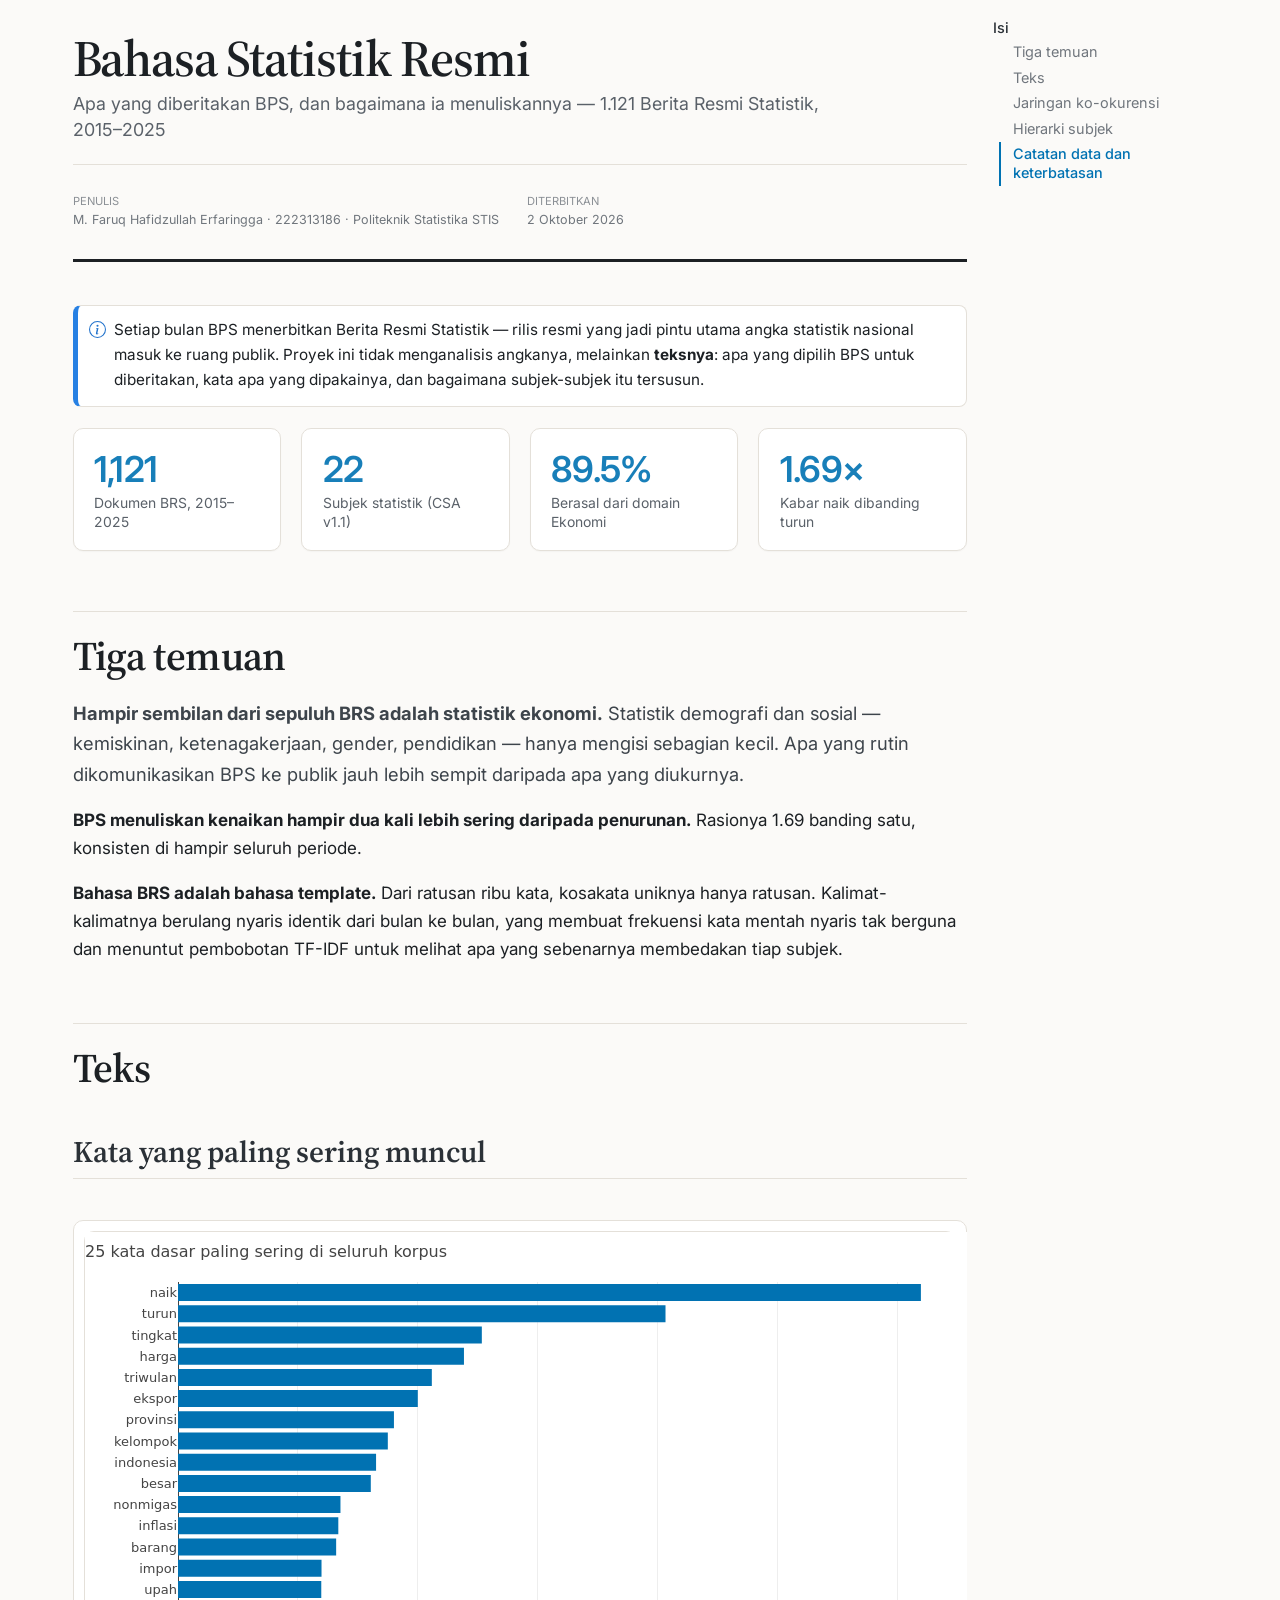
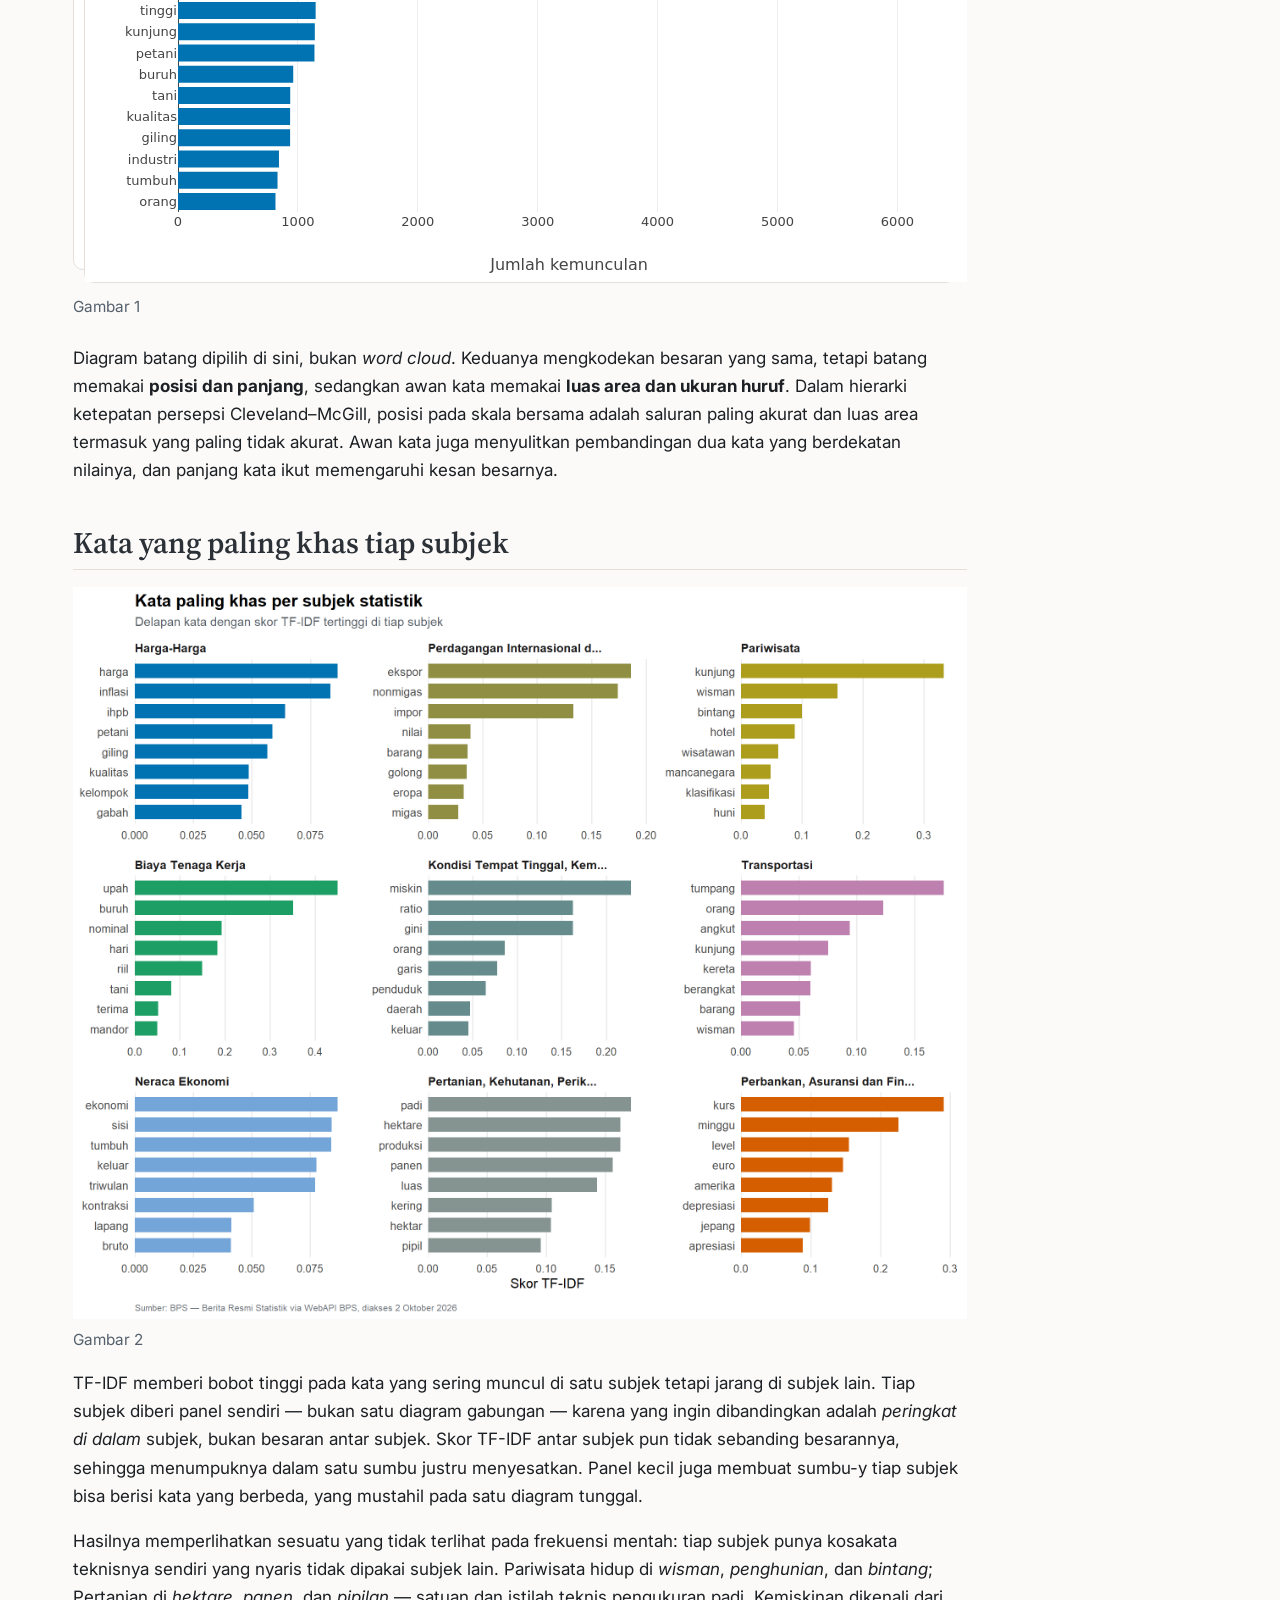
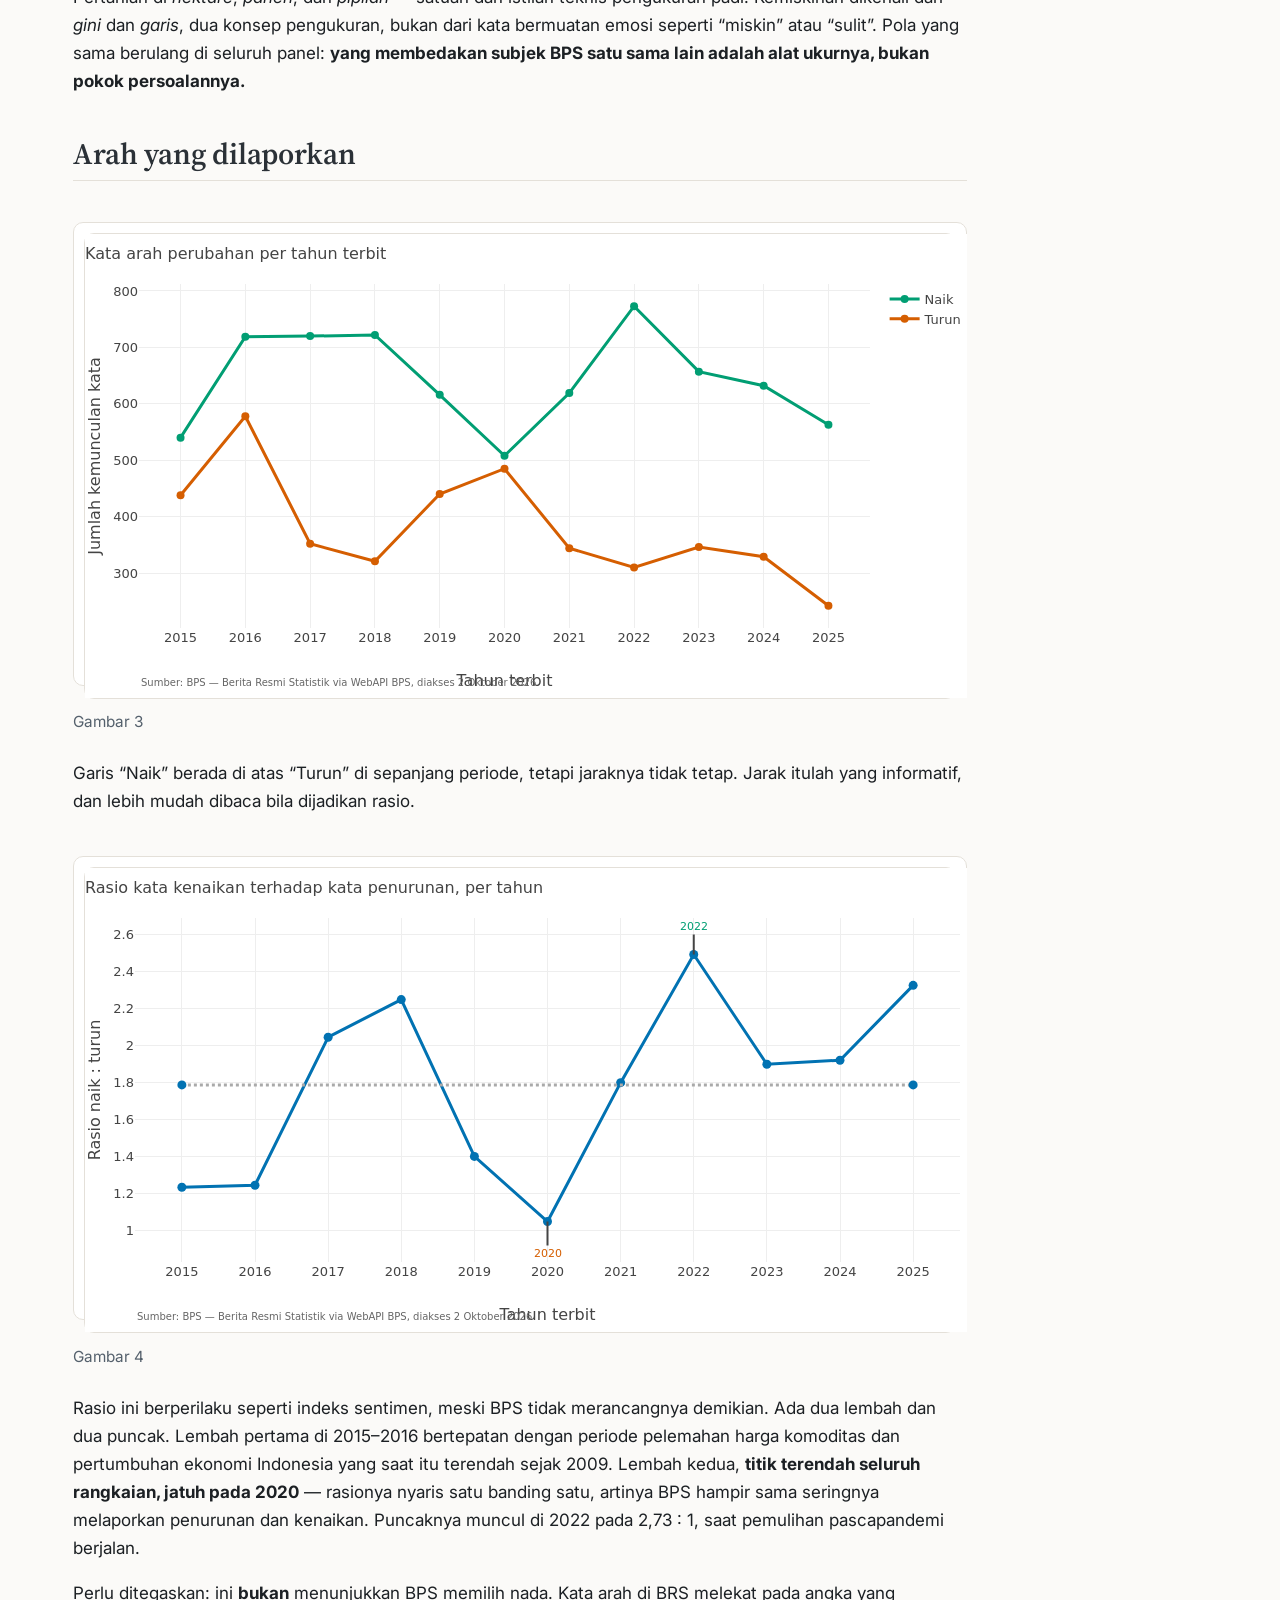
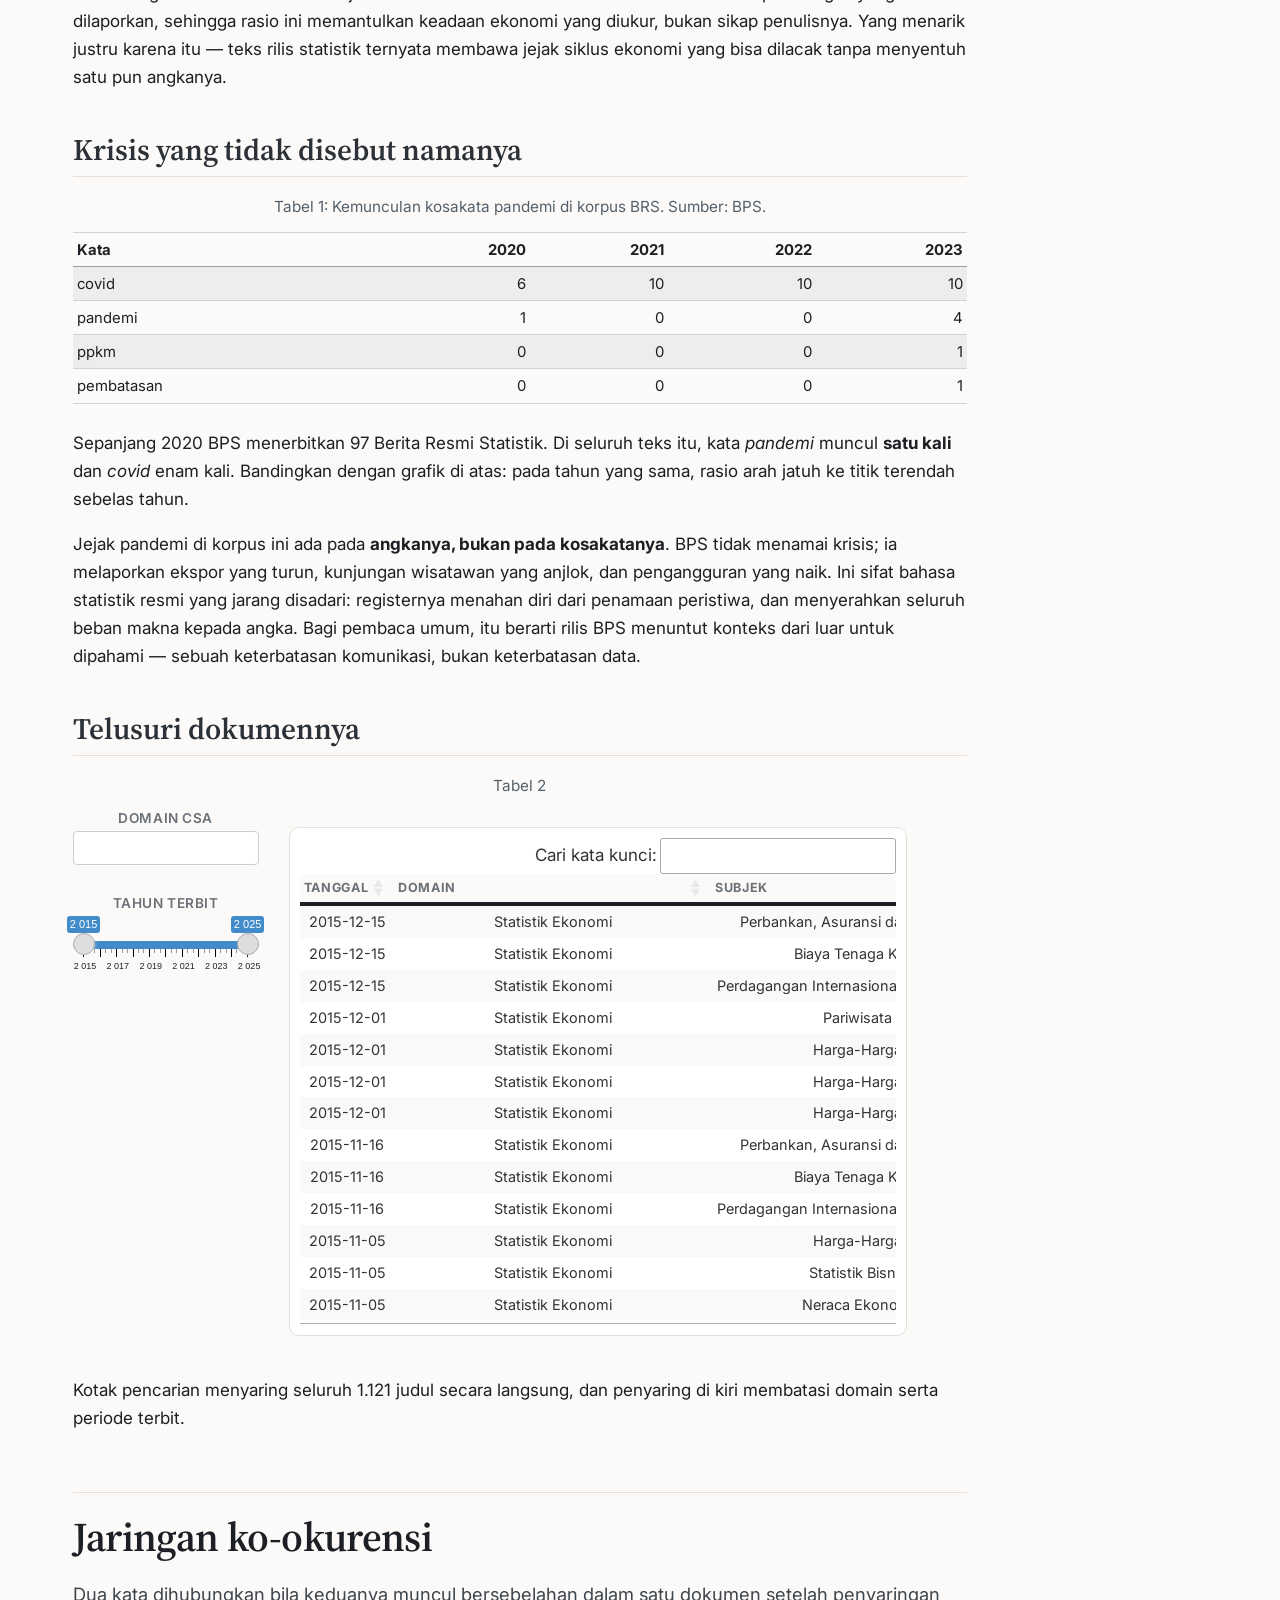
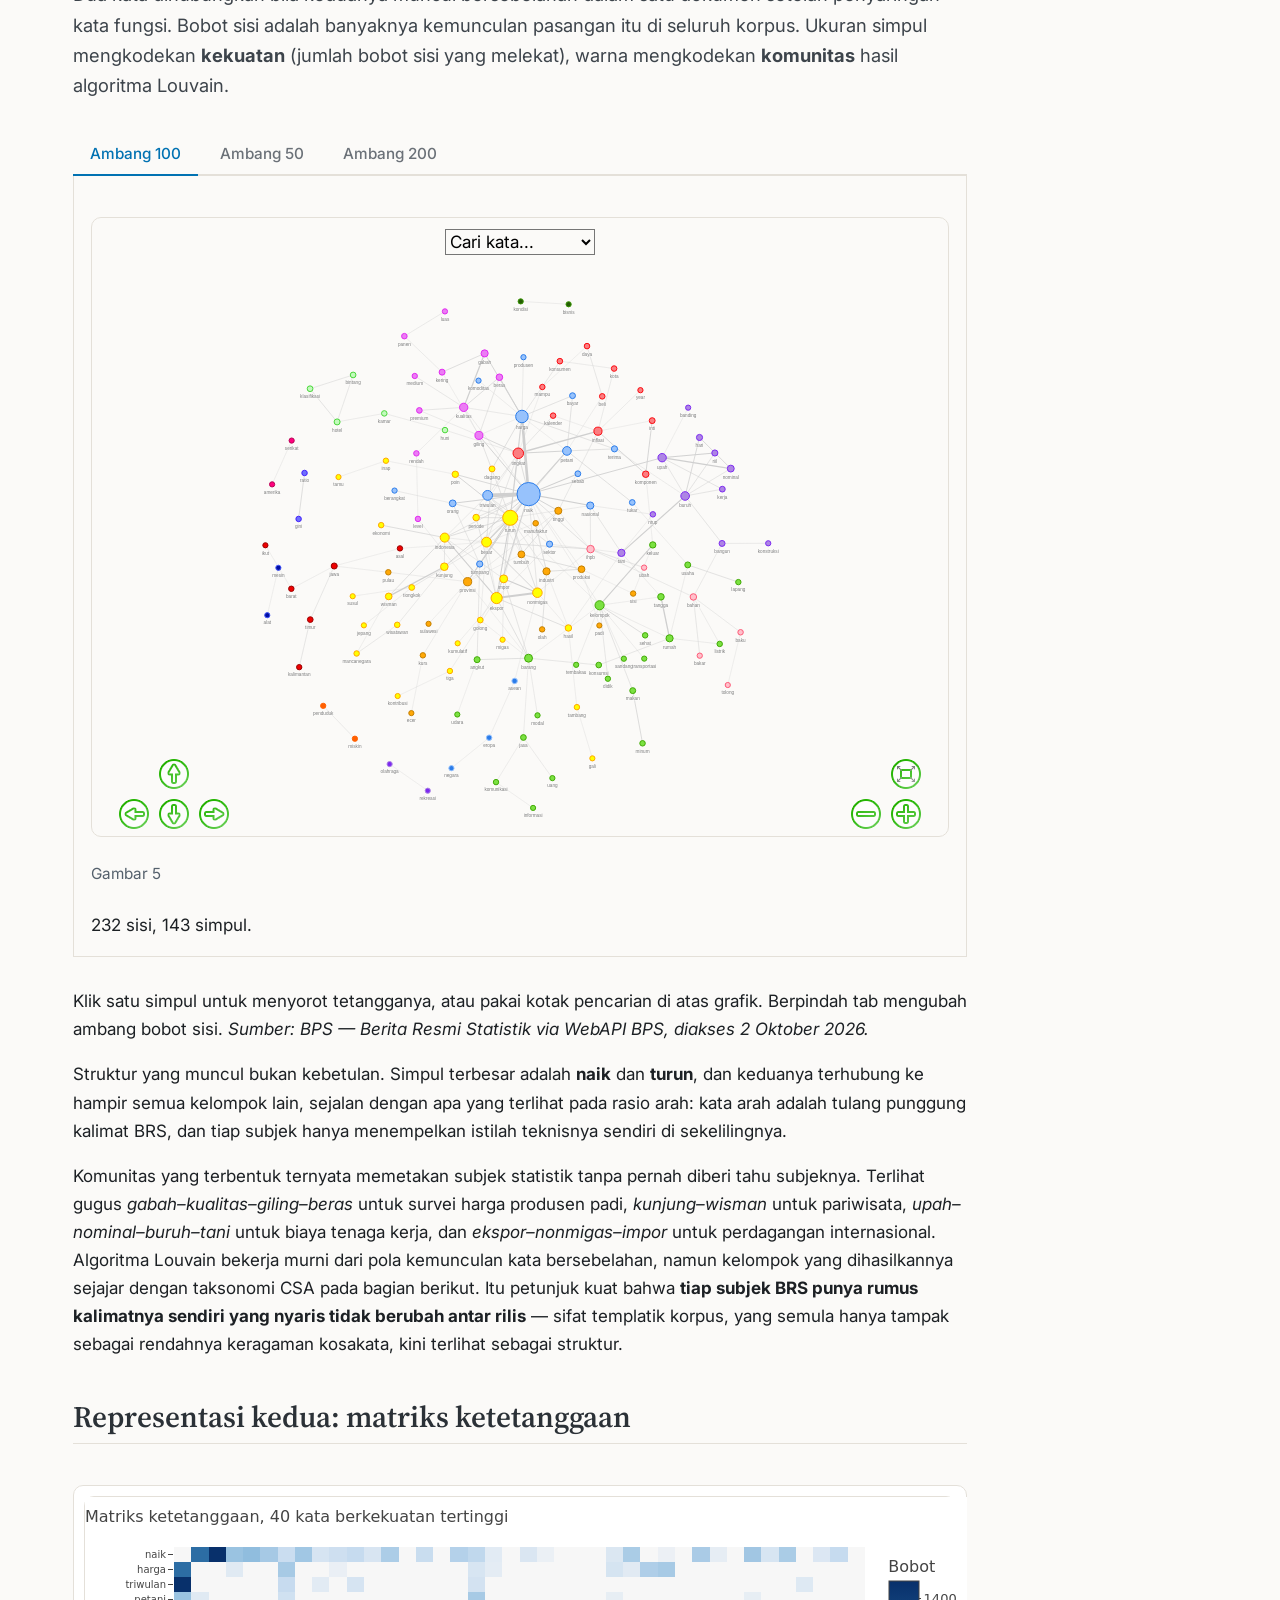
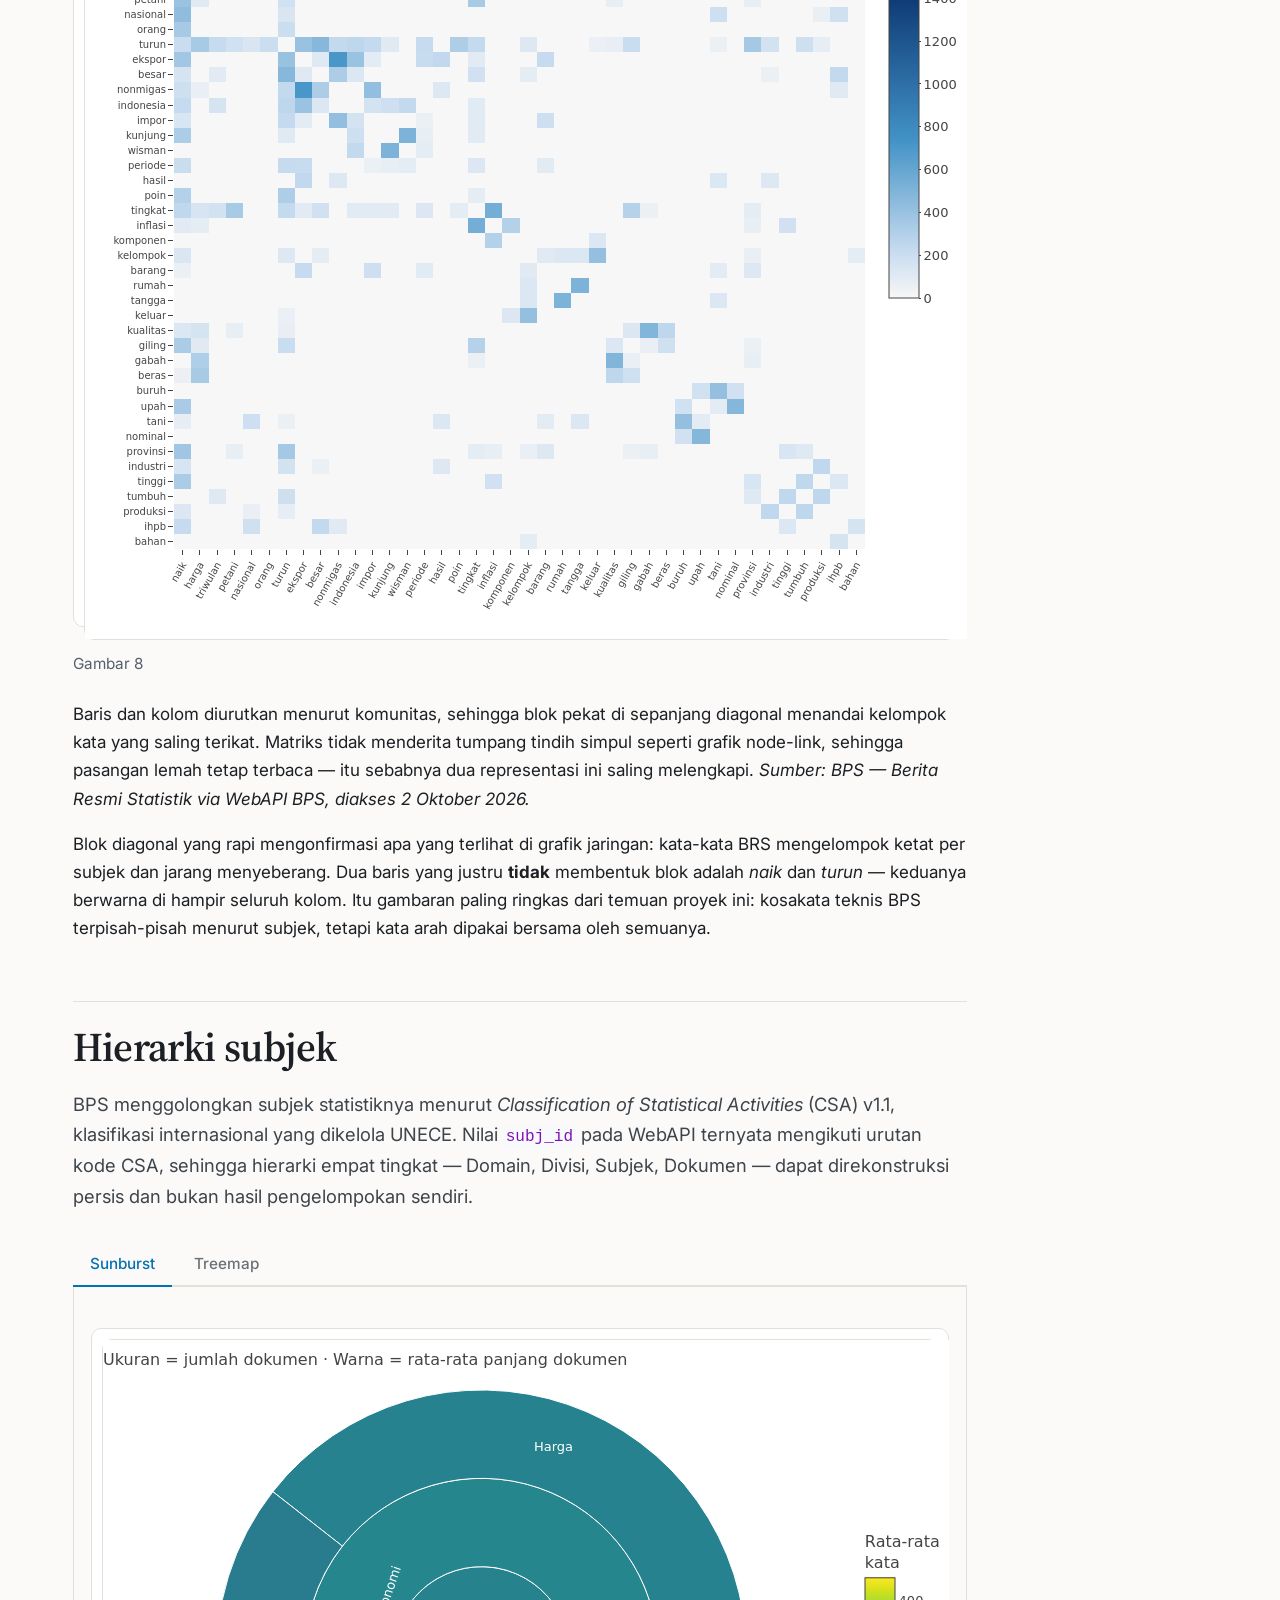
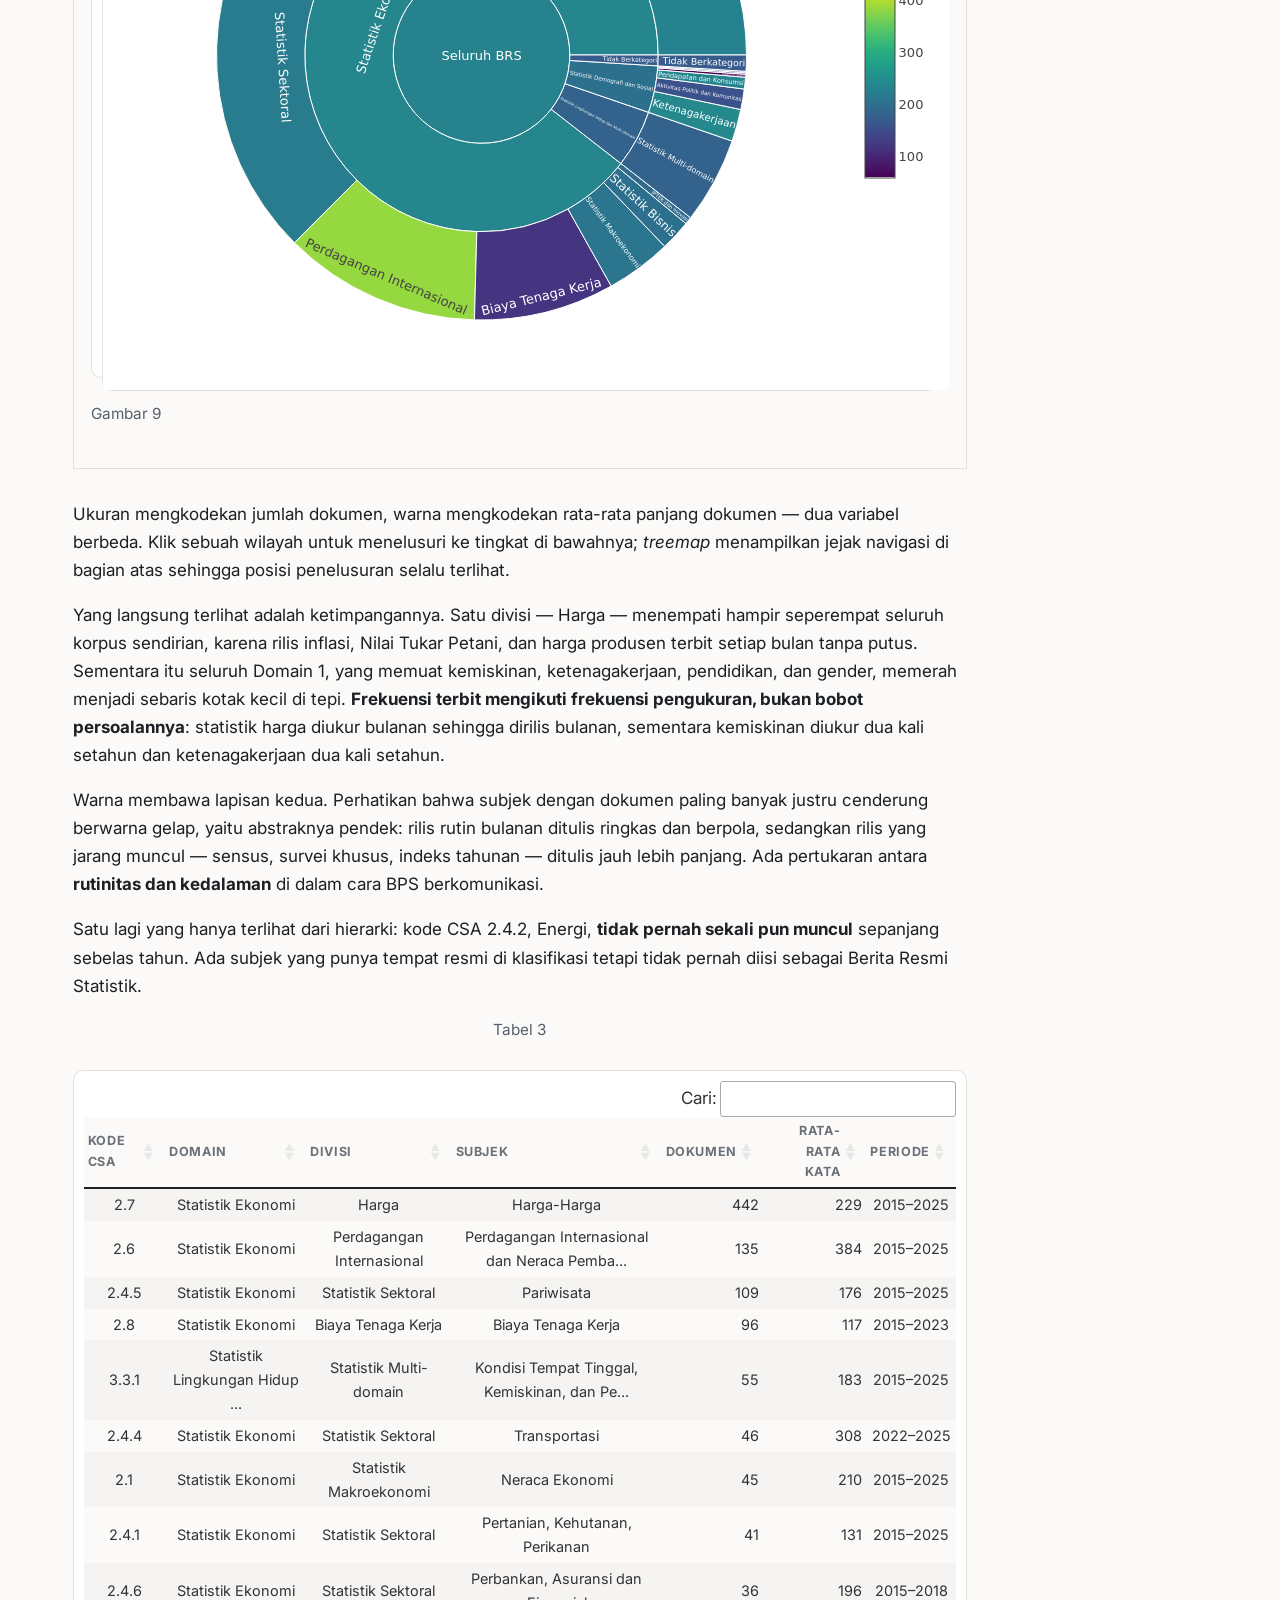
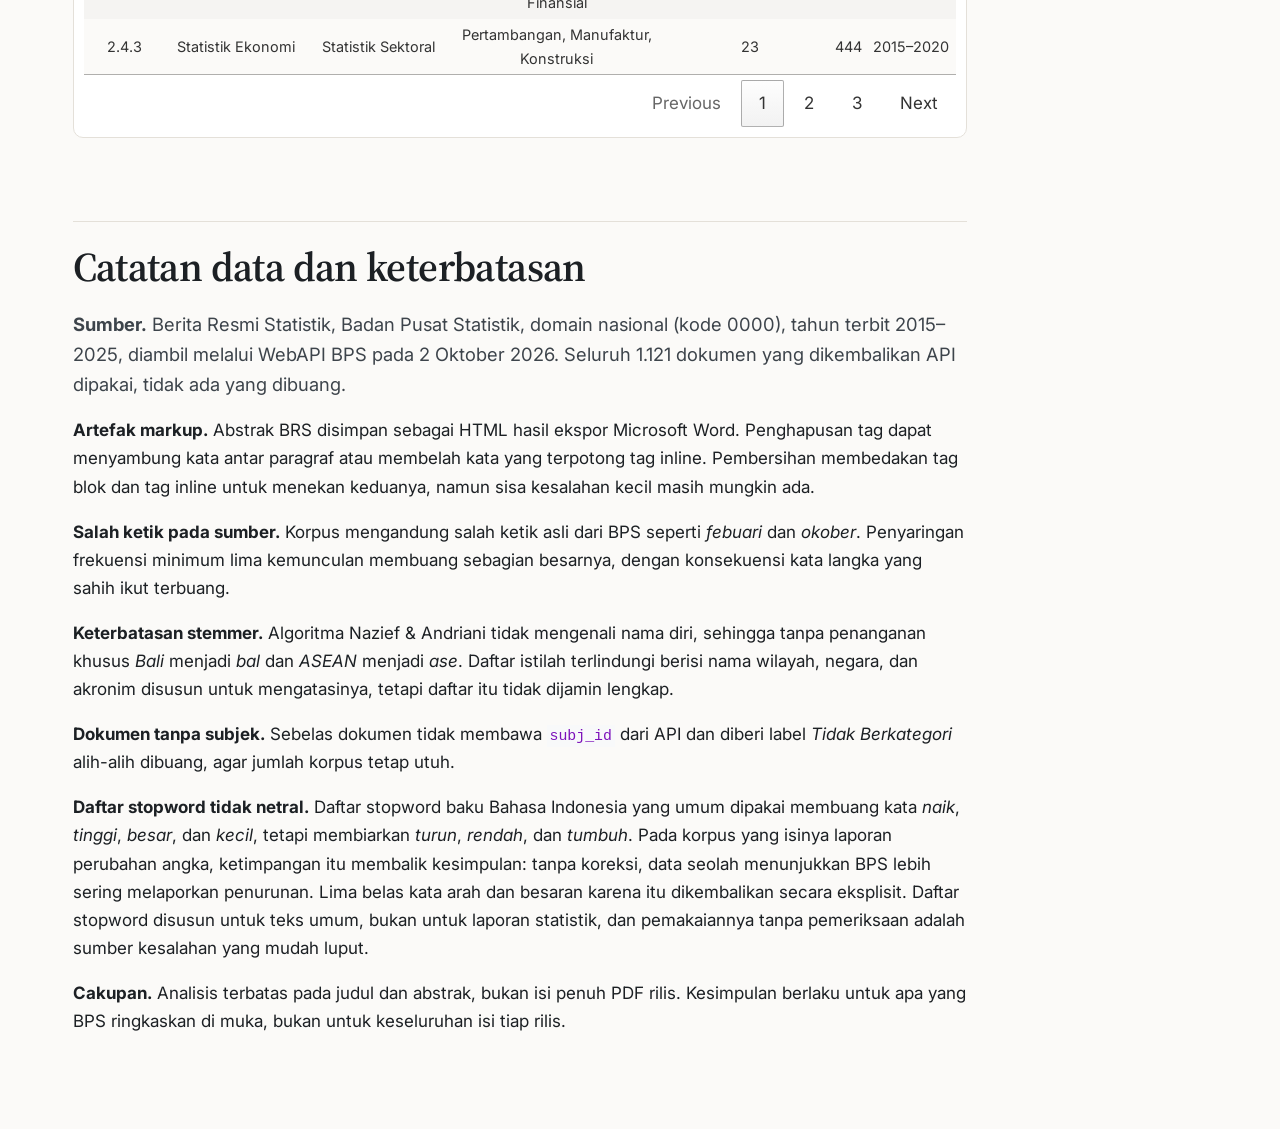
==== commit 3acee7d5: "Rapikan dokumentasi kode" ====
--- a/docs/index.html
+++ b/docs/index.html
@@ -236,8 +236,8 @@
 <div id="fig-frekuensi" class="cell-output-display quarto-float quarto-figure quarto-figure-center anchored">
 <figure class="quarto-float quarto-float-fig figure">
 <div aria-describedby="fig-frekuensi-caption-0ceaefa1-69ba-4598-a22c-09a6ac19f8ca">
-<div class="plotly html-widget html-fill-item" id="htmlwidget-5196cde56c0a02716e74" style="width:100%;height:650px;"></div>
-<script type="application/json" data-for="htmlwidget-5196cde56c0a02716e74">{"x":{"visdat":{"2ee4376542f4":["function () ","plotlyVisDat"]},"cur_data":"2ee4376542f4","attrs":{"2ee4376542f4":{"x":{},"y":{},"orientation":"h","marker":{"color":"#0072B2"},"hovertemplate":"<b>%{y}<\/b><br>%{x:,} kemunculan<extra><\/extra>","alpha_stroke":1,"sizes":[10,100],"spans":[1,20],"type":"bar"}},"layout":{"margin":{"b":70,"l":20,"t":50,"r":20},"title":{"text":"25 kata dasar paling sering di seluruh korpus","x":0,"font":{"size":16}},"xaxis":{"domain":[0,1],"automargin":true,"title":"Jumlah kemunculan","gridcolor":"#eee"},"yaxis":{"domain":[0,1],"automargin":true,"title":"","type":"category","categoryorder":"array","categoryarray":["orang","tumbuh","industri","giling","kualitas","tani","buruh","petani","kunjung","tinggi","upah","impor","barang","inflasi","nonmigas","besar","indonesia","kelompok","provinsi","ekspor","triwulan","harga","tingkat","turun","naik"]},"font":{"family":"system-ui, -apple-system, Segoe UI, sans-serif","size":13},"hoverlabel":{"font":{"size":13}},"annotations":[{"text":"Sumber: BPS — Berita Resmi Statistik via WebAPI BPS, diakses 2 Oktober 2026","showarrow":false,"xref":"paper","yref":"paper","x":0,"y":-0.17999999999999999,"xanchor":"left","font":{"size":10,"color":"#666"}}],"hovermode":"closest","showlegend":false},"source":"A","config":{"modeBarButtonsToAdd":["hoverclosest","hovercompare"],"showSendToCloud":false,"locale":"id","displaylogo":false,"modeBarButtonsToRemove":["lasso2d","select2d"]},"data":[{"x":[813,830,842,935,935,936,961,1138,1141,1148,1195,1197,1319,1337,1355,1608,1652,1750,1801,2000,2117,2385,2534,4066,6196],"y":["orang","tumbuh","industri","giling","kualitas","tani","buruh","petani","kunjung","tinggi","upah","impor","barang","inflasi","nonmigas","besar","indonesia","kelompok","provinsi","ekspor","triwulan","harga","tingkat","turun","naik"],"orientation":"h","marker":{"color":"#0072B2","line":{"color":"rgba(31,119,180,1)"}},"hovertemplate":["<b>%{y}<\/b><br>%{x:,} kemunculan<extra><\/extra>","<b>%{y}<\/b><br>%{x:,} kemunculan<extra><\/extra>","<b>%{y}<\/b><br>%{x:,} kemunculan<extra><\/extra>","<b>%{y}<\/b><br>%{x:,} kemunculan<extra><\/extra>","<b>%{y}<\/b><br>%{x:,} kemunculan<extra><\/extra>","<b>%{y}<\/b><br>%{x:,} kemunculan<extra><\/extra>","<b>%{y}<\/b><br>%{x:,} kemunculan<extra><\/extra>","<b>%{y}<\/b><br>%{x:,} kemunculan<extra><\/extra>","<b>%{y}<\/b><br>%{x:,} kemunculan<extra><\/extra>","<b>%{y}<\/b><br>%{x:,} kemunculan<extra><\/extra>","<b>%{y}<\/b><br>%{x:,} kemunculan<extra><\/extra>","<b>%{y}<\/b><br>%{x:,} kemunculan<extra><\/extra>","<b>%{y}<\/b><br>%{x:,} kemunculan<extra><\/extra>","<b>%{y}<\/b><br>%{x:,} kemunculan<extra><\/extra>","<b>%{y}<\/b><br>%{x:,} kemunculan<extra><\/extra>","<b>%{y}<\/b><br>%{x:,} kemunculan<extra><\/extra>","<b>%{y}<\/b><br>%{x:,} kemunculan<extra><\/extra>","<b>%{y}<\/b><br>%{x:,} kemunculan<extra><\/extra>","<b>%{y}<\/b><br>%{x:,} kemunculan<extra><\/extra>","<b>%{y}<\/b><br>%{x:,} kemunculan<extra><\/extra>","<b>%{y}<\/b><br>%{x:,} kemunculan<extra><\/extra>","<b>%{y}<\/b><br>%{x:,} kemunculan<extra><\/extra>","<b>%{y}<\/b><br>%{x:,} kemunculan<extra><\/extra>","<b>%{y}<\/b><br>%{x:,} kemunculan<extra><\/extra>","<b>%{y}<\/b><br>%{x:,} kemunculan<extra><\/extra>"],"type":"bar","error_y":{"color":"rgba(31,119,180,1)"},"error_x":{"color":"rgba(31,119,180,1)"},"xaxis":"x","yaxis":"y","frame":null}],"highlight":{"on":"plotly_click","persistent":false,"dynamic":false,"selectize":false,"opacityDim":0.20000000000000001,"selected":{"opacity":1},"debounce":0},"shinyEvents":["plotly_hover","plotly_click","plotly_selected","plotly_relayout","plotly_brushed","plotly_brushing","plotly_clickannotation","plotly_doubleclick","plotly_deselect","plotly_afterplot","plotly_sunburstclick"],"base_url":"https://plot.ly"},"evals":[],"jsHooks":[]}</script>
+<div class="plotly html-widget html-fill-item" id="htmlwidget-95ecea67beeff1eceb0f" style="width:100%;height:650px;"></div>
+<script type="application/json" data-for="htmlwidget-95ecea67beeff1eceb0f">{"x":{"visdat":{"59e421389a":["function () ","plotlyVisDat"]},"cur_data":"59e421389a","attrs":{"59e421389a":{"x":{},"y":{},"orientation":"h","marker":{"color":"#0072B2"},"hovertemplate":"<b>%{y}<\/b><br>%{x:,} kemunculan<extra><\/extra>","alpha_stroke":1,"sizes":[10,100],"spans":[1,20],"type":"bar"}},"layout":{"margin":{"b":70,"l":20,"t":50,"r":20},"title":{"text":"25 kata dasar paling sering di seluruh korpus","x":0,"font":{"size":16}},"xaxis":{"domain":[0,1],"automargin":true,"title":"Jumlah kemunculan","gridcolor":"#eee"},"yaxis":{"domain":[0,1],"automargin":true,"title":"","type":"category","categoryorder":"array","categoryarray":["orang","tumbuh","industri","giling","kualitas","tani","buruh","petani","kunjung","tinggi","upah","impor","barang","inflasi","nonmigas","besar","indonesia","kelompok","provinsi","ekspor","triwulan","harga","tingkat","turun","naik"]},"font":{"family":"system-ui, -apple-system, Segoe UI, sans-serif","size":13},"hoverlabel":{"font":{"size":13}},"annotations":[{"text":"Sumber: BPS — Berita Resmi Statistik via WebAPI BPS, diakses 2 Oktober 2026","showarrow":false,"xref":"paper","yref":"paper","x":0,"y":-0.17999999999999999,"xanchor":"left","font":{"size":10,"color":"#666"}}],"hovermode":"closest","showlegend":false},"source":"A","config":{"modeBarButtonsToAdd":["hoverclosest","hovercompare"],"showSendToCloud":false,"locale":"id","displaylogo":false,"modeBarButtonsToRemove":["lasso2d","select2d"]},"data":[{"x":[813,830,842,935,935,936,961,1138,1141,1148,1195,1197,1319,1337,1355,1608,1652,1750,1801,2000,2117,2385,2534,4066,6196],"y":["orang","tumbuh","industri","giling","kualitas","tani","buruh","petani","kunjung","tinggi","upah","impor","barang","inflasi","nonmigas","besar","indonesia","kelompok","provinsi","ekspor","triwulan","harga","tingkat","turun","naik"],"orientation":"h","marker":{"color":"#0072B2","line":{"color":"rgba(31,119,180,1)"}},"hovertemplate":["<b>%{y}<\/b><br>%{x:,} kemunculan<extra><\/extra>","<b>%{y}<\/b><br>%{x:,} kemunculan<extra><\/extra>","<b>%{y}<\/b><br>%{x:,} kemunculan<extra><\/extra>","<b>%{y}<\/b><br>%{x:,} kemunculan<extra><\/extra>","<b>%{y}<\/b><br>%{x:,} kemunculan<extra><\/extra>","<b>%{y}<\/b><br>%{x:,} kemunculan<extra><\/extra>","<b>%{y}<\/b><br>%{x:,} kemunculan<extra><\/extra>","<b>%{y}<\/b><br>%{x:,} kemunculan<extra><\/extra>","<b>%{y}<\/b><br>%{x:,} kemunculan<extra><\/extra>","<b>%{y}<\/b><br>%{x:,} kemunculan<extra><\/extra>","<b>%{y}<\/b><br>%{x:,} kemunculan<extra><\/extra>","<b>%{y}<\/b><br>%{x:,} kemunculan<extra><\/extra>","<b>%{y}<\/b><br>%{x:,} kemunculan<extra><\/extra>","<b>%{y}<\/b><br>%{x:,} kemunculan<extra><\/extra>","<b>%{y}<\/b><br>%{x:,} kemunculan<extra><\/extra>","<b>%{y}<\/b><br>%{x:,} kemunculan<extra><\/extra>","<b>%{y}<\/b><br>%{x:,} kemunculan<extra><\/extra>","<b>%{y}<\/b><br>%{x:,} kemunculan<extra><\/extra>","<b>%{y}<\/b><br>%{x:,} kemunculan<extra><\/extra>","<b>%{y}<\/b><br>%{x:,} kemunculan<extra><\/extra>","<b>%{y}<\/b><br>%{x:,} kemunculan<extra><\/extra>","<b>%{y}<\/b><br>%{x:,} kemunculan<extra><\/extra>","<b>%{y}<\/b><br>%{x:,} kemunculan<extra><\/extra>","<b>%{y}<\/b><br>%{x:,} kemunculan<extra><\/extra>","<b>%{y}<\/b><br>%{x:,} kemunculan<extra><\/extra>"],"type":"bar","error_y":{"color":"rgba(31,119,180,1)"},"error_x":{"color":"rgba(31,119,180,1)"},"xaxis":"x","yaxis":"y","frame":null}],"highlight":{"on":"plotly_click","persistent":false,"dynamic":false,"selectize":false,"opacityDim":0.20000000000000001,"selected":{"opacity":1},"debounce":0},"shinyEvents":["plotly_hover","plotly_click","plotly_selected","plotly_relayout","plotly_brushed","plotly_brushing","plotly_clickannotation","plotly_doubleclick","plotly_deselect","plotly_afterplot","plotly_sunburstclick"],"base_url":"https://plot.ly"},"evals":[],"jsHooks":[]}</script>
 </div>
 <figcaption class="quarto-float-caption-bottom quarto-float-caption quarto-float-fig quarto-uncaptioned" id="fig-frekuensi-caption-0ceaefa1-69ba-4598-a22c-09a6ac19f8ca">
 Gambar&nbsp;1
@@ -272,8 +272,8 @@
 <div id="fig-arah" class="cell-output-display quarto-float quarto-figure quarto-figure-center anchored">
 <figure class="quarto-float quarto-float-fig figure">
 <div aria-describedby="fig-arah-caption-0ceaefa1-69ba-4598-a22c-09a6ac19f8ca">
-<div class="plotly html-widget html-fill-item" id="htmlwidget-14c21b6c462289c0a6bf" style="width:100%;height:464px;"></div>
-<script type="application/json" data-for="htmlwidget-14c21b6c462289c0a6bf">{"x":{"visdat":{"2ee4663a2263":["function () ","plotlyVisDat"]},"cur_data":"2ee4663a2263","attrs":{"2ee4663a2263":{"x":{},"y":{},"mode":"lines+markers","line":{"width":3},"marker":{"size":8},"hovertemplate":"<b>%{fullData.name}<\/b><br>%{x}: %{y:,} kata<extra><\/extra>","color":{},"colors":["#009E73","#D55E00"],"alpha_stroke":1,"sizes":[10,100],"spans":[1,20],"type":"scatter"}},"layout":{"margin":{"b":70,"l":20,"t":50,"r":20},"title":{"text":"Kata arah perubahan per tahun terbit","x":0,"font":{"size":16}},"xaxis":{"domain":[0,1],"automargin":true,"title":"Tahun terbit","dtick":1,"gridcolor":"#eee"},"yaxis":{"domain":[0,1],"automargin":true,"title":"Jumlah kemunculan kata","gridcolor":"#eee"},"hovermode":"x unified","font":{"family":"system-ui, -apple-system, Segoe UI, sans-serif","size":13},"hoverlabel":{"font":{"size":13}},"annotations":[{"text":"Sumber: BPS — Berita Resmi Statistik via WebAPI BPS, diakses 2 Oktober 2026","showarrow":false,"xref":"paper","yref":"paper","x":0,"y":-0.17999999999999999,"xanchor":"left","font":{"size":10,"color":"#666"}}],"showlegend":true},"source":"A","config":{"modeBarButtonsToAdd":["hoverclosest","hovercompare"],"showSendToCloud":false,"locale":"id","displaylogo":false,"modeBarButtonsToRemove":["lasso2d","select2d"]},"data":[{"x":[2015,2016,2017,2018,2019,2020,2021,2022,2023,2024,2025],"y":[540,719,720,722,616,508,619,773,657,632,563],"mode":"lines+markers","line":{"color":"rgba(0,158,115,1)","width":3},"marker":{"color":"rgba(0,158,115,1)","size":8,"line":{"color":"rgba(0,158,115,1)"}},"hovertemplate":["<b>%{fullData.name}<\/b><br>%{x}: %{y:,} kata<extra><\/extra>","<b>%{fullData.name}<\/b><br>%{x}: %{y:,} kata<extra><\/extra>","<b>%{fullData.name}<\/b><br>%{x}: %{y:,} kata<extra><\/extra>","<b>%{fullData.name}<\/b><br>%{x}: %{y:,} kata<extra><\/extra>","<b>%{fullData.name}<\/b><br>%{x}: %{y:,} kata<extra><\/extra>","<b>%{fullData.name}<\/b><br>%{x}: %{y:,} kata<extra><\/extra>","<b>%{fullData.name}<\/b><br>%{x}: %{y:,} kata<extra><\/extra>","<b>%{fullData.name}<\/b><br>%{x}: %{y:,} kata<extra><\/extra>","<b>%{fullData.name}<\/b><br>%{x}: %{y:,} kata<extra><\/extra>","<b>%{fullData.name}<\/b><br>%{x}: %{y:,} kata<extra><\/extra>","<b>%{fullData.name}<\/b><br>%{x}: %{y:,} kata<extra><\/extra>"],"type":"scatter","name":"Naik","textfont":{"color":"rgba(0,158,115,1)"},"error_y":{"color":"rgba(0,158,115,1)"},"error_x":{"color":"rgba(0,158,115,1)"},"xaxis":"x","yaxis":"y","frame":null},{"x":[2015,2016,2017,2018,2019,2020,2021,2022,2023,2024,2025],"y":[438,578,352,321,440,485,344,310,346,329,242],"mode":"lines+markers","line":{"color":"rgba(213,94,0,1)","width":3},"marker":{"color":"rgba(213,94,0,1)","size":8,"line":{"color":"rgba(213,94,0,1)"}},"hovertemplate":["<b>%{fullData.name}<\/b><br>%{x}: %{y:,} kata<extra><\/extra>","<b>%{fullData.name}<\/b><br>%{x}: %{y:,} kata<extra><\/extra>","<b>%{fullData.name}<\/b><br>%{x}: %{y:,} kata<extra><\/extra>","<b>%{fullData.name}<\/b><br>%{x}: %{y:,} kata<extra><\/extra>","<b>%{fullData.name}<\/b><br>%{x}: %{y:,} kata<extra><\/extra>","<b>%{fullData.name}<\/b><br>%{x}: %{y:,} kata<extra><\/extra>","<b>%{fullData.name}<\/b><br>%{x}: %{y:,} kata<extra><\/extra>","<b>%{fullData.name}<\/b><br>%{x}: %{y:,} kata<extra><\/extra>","<b>%{fullData.name}<\/b><br>%{x}: %{y:,} kata<extra><\/extra>","<b>%{fullData.name}<\/b><br>%{x}: %{y:,} kata<extra><\/extra>","<b>%{fullData.name}<\/b><br>%{x}: %{y:,} kata<extra><\/extra>"],"type":"scatter","name":"Turun","textfont":{"color":"rgba(213,94,0,1)"},"error_y":{"color":"rgba(213,94,0,1)"},"error_x":{"color":"rgba(213,94,0,1)"},"xaxis":"x","yaxis":"y","frame":null}],"highlight":{"on":"plotly_click","persistent":false,"dynamic":false,"selectize":false,"opacityDim":0.20000000000000001,"selected":{"opacity":1},"debounce":0},"shinyEvents":["plotly_hover","plotly_click","plotly_selected","plotly_relayout","plotly_brushed","plotly_brushing","plotly_clickannotation","plotly_doubleclick","plotly_deselect","plotly_afterplot","plotly_sunburstclick"],"base_url":"https://plot.ly"},"evals":[],"jsHooks":[]}</script>
+<div class="plotly html-widget html-fill-item" id="htmlwidget-03addd8010bfc60349d5" style="width:100%;height:464px;"></div>
+<script type="application/json" data-for="htmlwidget-03addd8010bfc60349d5">{"x":{"visdat":{"59e44023f61":["function () ","plotlyVisDat"]},"cur_data":"59e44023f61","attrs":{"59e44023f61":{"x":{},"y":{},"mode":"lines+markers","line":{"width":3},"marker":{"size":8},"hovertemplate":"<b>%{fullData.name}<\/b><br>%{x}: %{y:,} kata<extra><\/extra>","color":{},"colors":["#009E73","#D55E00"],"alpha_stroke":1,"sizes":[10,100],"spans":[1,20],"type":"scatter"}},"layout":{"margin":{"b":70,"l":20,"t":50,"r":20},"title":{"text":"Kata arah perubahan per tahun terbit","x":0,"font":{"size":16}},"xaxis":{"domain":[0,1],"automargin":true,"title":"Tahun terbit","dtick":1,"gridcolor":"#eee"},"yaxis":{"domain":[0,1],"automargin":true,"title":"Jumlah kemunculan kata","gridcolor":"#eee"},"hovermode":"x unified","font":{"family":"system-ui, -apple-system, Segoe UI, sans-serif","size":13},"hoverlabel":{"font":{"size":13}},"annotations":[{"text":"Sumber: BPS — Berita Resmi Statistik via WebAPI BPS, diakses 2 Oktober 2026","showarrow":false,"xref":"paper","yref":"paper","x":0,"y":-0.17999999999999999,"xanchor":"left","font":{"size":10,"color":"#666"}}],"showlegend":true},"source":"A","config":{"modeBarButtonsToAdd":["hoverclosest","hovercompare"],"showSendToCloud":false,"locale":"id","displaylogo":false,"modeBarButtonsToRemove":["lasso2d","select2d"]},"data":[{"x":[2015,2016,2017,2018,2019,2020,2021,2022,2023,2024,2025],"y":[540,719,720,722,616,508,619,773,657,632,563],"mode":"lines+markers","line":{"color":"rgba(0,158,115,1)","width":3},"marker":{"color":"rgba(0,158,115,1)","size":8,"line":{"color":"rgba(0,158,115,1)"}},"hovertemplate":["<b>%{fullData.name}<\/b><br>%{x}: %{y:,} kata<extra><\/extra>","<b>%{fullData.name}<\/b><br>%{x}: %{y:,} kata<extra><\/extra>","<b>%{fullData.name}<\/b><br>%{x}: %{y:,} kata<extra><\/extra>","<b>%{fullData.name}<\/b><br>%{x}: %{y:,} kata<extra><\/extra>","<b>%{fullData.name}<\/b><br>%{x}: %{y:,} kata<extra><\/extra>","<b>%{fullData.name}<\/b><br>%{x}: %{y:,} kata<extra><\/extra>","<b>%{fullData.name}<\/b><br>%{x}: %{y:,} kata<extra><\/extra>","<b>%{fullData.name}<\/b><br>%{x}: %{y:,} kata<extra><\/extra>","<b>%{fullData.name}<\/b><br>%{x}: %{y:,} kata<extra><\/extra>","<b>%{fullData.name}<\/b><br>%{x}: %{y:,} kata<extra><\/extra>","<b>%{fullData.name}<\/b><br>%{x}: %{y:,} kata<extra><\/extra>"],"type":"scatter","name":"Naik","textfont":{"color":"rgba(0,158,115,1)"},"error_y":{"color":"rgba(0,158,115,1)"},"error_x":{"color":"rgba(0,158,115,1)"},"xaxis":"x","yaxis":"y","frame":null},{"x":[2015,2016,2017,2018,2019,2020,2021,2022,2023,2024,2025],"y":[438,578,352,321,440,485,344,310,346,329,242],"mode":"lines+markers","line":{"color":"rgba(213,94,0,1)","width":3},"marker":{"color":"rgba(213,94,0,1)","size":8,"line":{"color":"rgba(213,94,0,1)"}},"hovertemplate":["<b>%{fullData.name}<\/b><br>%{x}: %{y:,} kata<extra><\/extra>","<b>%{fullData.name}<\/b><br>%{x}: %{y:,} kata<extra><\/extra>","<b>%{fullData.name}<\/b><br>%{x}: %{y:,} kata<extra><\/extra>","<b>%{fullData.name}<\/b><br>%{x}: %{y:,} kata<extra><\/extra>","<b>%{fullData.name}<\/b><br>%{x}: %{y:,} kata<extra><\/extra>","<b>%{fullData.name}<\/b><br>%{x}: %{y:,} kata<extra><\/extra>","<b>%{fullData.name}<\/b><br>%{x}: %{y:,} kata<extra><\/extra>","<b>%{fullData.name}<\/b><br>%{x}: %{y:,} kata<extra><\/extra>","<b>%{fullData.name}<\/b><br>%{x}: %{y:,} kata<extra><\/extra>","<b>%{fullData.name}<\/b><br>%{x}: %{y:,} kata<extra><\/extra>","<b>%{fullData.name}<\/b><br>%{x}: %{y:,} kata<extra><\/extra>"],"type":"scatter","name":"Turun","textfont":{"color":"rgba(213,94,0,1)"},"error_y":{"color":"rgba(213,94,0,1)"},"error_x":{"color":"rgba(213,94,0,1)"},"xaxis":"x","yaxis":"y","frame":null}],"highlight":{"on":"plotly_click","persistent":false,"dynamic":false,"selectize":false,"opacityDim":0.20000000000000001,"selected":{"opacity":1},"debounce":0},"shinyEvents":["plotly_hover","plotly_click","plotly_selected","plotly_relayout","plotly_brushed","plotly_brushing","plotly_clickannotation","plotly_doubleclick","plotly_deselect","plotly_afterplot","plotly_sunburstclick"],"base_url":"https://plot.ly"},"evals":[],"jsHooks":[]}</script>
 </div>
 <figcaption class="quarto-float-caption-bottom quarto-float-caption quarto-float-fig quarto-uncaptioned" id="fig-arah-caption-0ceaefa1-69ba-4598-a22c-09a6ac19f8ca">
 Gambar&nbsp;3
@@ -286,8 +286,8 @@
 <div id="fig-rasio" class="cell-output-display quarto-float quarto-figure quarto-figure-center anchored">
 <figure class="quarto-float quarto-float-fig figure">
 <div aria-describedby="fig-rasio-caption-0ceaefa1-69ba-4598-a22c-09a6ac19f8ca">
-<div class="plotly html-widget html-fill-item" id="htmlwidget-c4cb9090bd6ea8df4199" style="width:100%;height:464px;"></div>
-<script type="application/json" data-for="htmlwidget-c4cb9090bd6ea8df4199">{"x":{"visdat":{"2ee41e2290":["function () ","plotlyVisDat"]},"cur_data":"2ee41e2290","attrs":{"2ee41e2290":{"x":{},"y":{},"mode":"lines+markers","line":{"color":"#0072B2","width":3},"marker":{"size":9,"color":"#0072B2"},"hovertemplate":"<b>%{x}<\/b><br>Rasio %{y:.2f} : 1<extra><\/extra>","alpha_stroke":1,"sizes":[10,100],"spans":[1,20],"type":"scatter"},"2ee41e2290.1":{"x":2015,"y":1.7871045096751743,"mode":"lines","line":{"color":"#aaa","width":3,"dash":"dot"},"marker":{"size":9,"color":"#0072B2"},"hovertemplate":"<b>%{x}<\/b><br>Rasio %{y:.2f} : 1<extra><\/extra>","alpha_stroke":1,"sizes":[10,100],"spans":[1,20],"type":"scatter","xend":2025,"yend":1.7871045096751743,"showlegend":false,"hoverinfo":"skip","inherit":true}},"layout":{"margin":{"b":70,"l":20,"t":50,"r":20},"title":{"text":"Rasio kata kenaikan terhadap kata penurunan, per tahun","x":0,"font":{"size":16}},"xaxis":{"domain":[0,1],"automargin":true,"title":"Tahun terbit","dtick":1,"gridcolor":"#eee"},"yaxis":{"domain":[0,1],"automargin":true,"title":"Rasio naik : turun","gridcolor":"#eee"},"showlegend":false,"annotations":[{"x":2020,"y":1.0474226804123712,"text":"2020","showarrow":true,"arrowhead":0,"ax":0,"ay":32,"font":{"size":11,"color":"#D55E00"}},{"x":2022,"y":2.4935483870967743,"text":"2022","showarrow":true,"arrowhead":0,"ax":0,"ay":-28,"font":{"size":11,"color":"#009E73"}},{"text":"Sumber: BPS — Berita Resmi Statistik via WebAPI BPS, diakses 2 Oktober 2026","showarrow":false,"xref":"paper","yref":"paper","x":0,"y":-0.17999999999999999,"xanchor":"left","font":{"size":10,"color":"#666"}}],"font":{"family":"system-ui, -apple-system, Segoe UI, sans-serif","size":13},"hoverlabel":{"font":{"size":13}},"hovermode":"closest"},"source":"A","config":{"modeBarButtonsToAdd":["hoverclosest","hovercompare"],"showSendToCloud":false,"locale":"id","displaylogo":false,"modeBarButtonsToRemove":["lasso2d","select2d"]},"data":[{"x":[2015,2016,2017,2018,2019,2020,2021,2022,2023,2024,2025],"y":[1.2328767123287672,1.2439446366782008,2.0454545454545454,2.2492211838006231,1.3999999999999999,1.0474226804123712,1.7994186046511629,2.4935483870967743,1.8988439306358382,1.9209726443768997,2.3264462809917354],"mode":"lines+markers","line":{"color":"#0072B2","width":3},"marker":{"color":"#0072B2","size":9,"line":{"color":"rgba(31,119,180,1)"}},"hovertemplate":["<b>%{x}<\/b><br>Rasio %{y:.2f} : 1<extra><\/extra>","<b>%{x}<\/b><br>Rasio %{y:.2f} : 1<extra><\/extra>","<b>%{x}<\/b><br>Rasio %{y:.2f} : 1<extra><\/extra>","<b>%{x}<\/b><br>Rasio %{y:.2f} : 1<extra><\/extra>","<b>%{x}<\/b><br>Rasio %{y:.2f} : 1<extra><\/extra>","<b>%{x}<\/b><br>Rasio %{y:.2f} : 1<extra><\/extra>","<b>%{x}<\/b><br>Rasio %{y:.2f} : 1<extra><\/extra>","<b>%{x}<\/b><br>Rasio %{y:.2f} : 1<extra><\/extra>","<b>%{x}<\/b><br>Rasio %{y:.2f} : 1<extra><\/extra>","<b>%{x}<\/b><br>Rasio %{y:.2f} : 1<extra><\/extra>","<b>%{x}<\/b><br>Rasio %{y:.2f} : 1<extra><\/extra>"],"type":"scatter","error_y":{"color":"rgba(31,119,180,1)"},"error_x":{"color":"rgba(31,119,180,1)"},"xaxis":"x","yaxis":"y","frame":null},{"x":[2015,2025],"y":[1.7871045096751743,1.7871045096751743],"mode":"lines+markers","line":{"color":"#aaa","width":3,"dash":"dot"},"marker":{"color":"#0072B2","size":9,"line":{"color":"rgba(255,127,14,1)"}},"hovertemplate":["<b>%{x}<\/b><br>Rasio %{y:.2f} : 1<extra><\/extra>","<b>%{x}<\/b><br>Rasio %{y:.2f} : 1<extra><\/extra>"],"type":"scatter","showlegend":false,"hoverinfo":["skip","skip"],"error_y":{"color":"rgba(255,127,14,1)"},"error_x":{"color":"rgba(255,127,14,1)"},"xaxis":"x","yaxis":"y","frame":null}],"highlight":{"on":"plotly_click","persistent":false,"dynamic":false,"selectize":false,"opacityDim":0.20000000000000001,"selected":{"opacity":1},"debounce":0},"shinyEvents":["plotly_hover","plotly_click","plotly_selected","plotly_relayout","plotly_brushed","plotly_brushing","plotly_clickannotation","plotly_doubleclick","plotly_deselect","plotly_afterplot","plotly_sunburstclick"],"base_url":"https://plot.ly"},"evals":[],"jsHooks":[]}</script>
+<div class="plotly html-widget html-fill-item" id="htmlwidget-c95562fdcec630e540f4" style="width:100%;height:464px;"></div>
+<script type="application/json" data-for="htmlwidget-c95562fdcec630e540f4">{"x":{"visdat":{"59e477451d8":["function () ","plotlyVisDat"]},"cur_data":"59e477451d8","attrs":{"59e477451d8":{"x":{},"y":{},"mode":"lines+markers","line":{"color":"#0072B2","width":3},"marker":{"size":9,"color":"#0072B2"},"hovertemplate":"<b>%{x}<\/b><br>Rasio %{y:.2f} : 1<extra><\/extra>","alpha_stroke":1,"sizes":[10,100],"spans":[1,20],"type":"scatter"},"59e477451d8.1":{"x":2015,"y":1.7871045096751743,"mode":"lines","line":{"color":"#aaa","width":3,"dash":"dot"},"marker":{"size":9,"color":"#0072B2"},"hovertemplate":"<b>%{x}<\/b><br>Rasio %{y:.2f} : 1<extra><\/extra>","alpha_stroke":1,"sizes":[10,100],"spans":[1,20],"type":"scatter","xend":2025,"yend":1.7871045096751743,"showlegend":false,"hoverinfo":"skip","inherit":true}},"layout":{"margin":{"b":70,"l":20,"t":50,"r":20},"title":{"text":"Rasio kata kenaikan terhadap kata penurunan, per tahun","x":0,"font":{"size":16}},"xaxis":{"domain":[0,1],"automargin":true,"title":"Tahun terbit","dtick":1,"gridcolor":"#eee"},"yaxis":{"domain":[0,1],"automargin":true,"title":"Rasio naik : turun","gridcolor":"#eee"},"showlegend":false,"annotations":[{"x":2020,"y":1.0474226804123712,"text":"2020","showarrow":true,"arrowhead":0,"ax":0,"ay":32,"font":{"size":11,"color":"#D55E00"}},{"x":2022,"y":2.4935483870967743,"text":"2022","showarrow":true,"arrowhead":0,"ax":0,"ay":-28,"font":{"size":11,"color":"#009E73"}},{"text":"Sumber: BPS — Berita Resmi Statistik via WebAPI BPS, diakses 2 Oktober 2026","showarrow":false,"xref":"paper","yref":"paper","x":0,"y":-0.17999999999999999,"xanchor":"left","font":{"size":10,"color":"#666"}}],"font":{"family":"system-ui, -apple-system, Segoe UI, sans-serif","size":13},"hoverlabel":{"font":{"size":13}},"hovermode":"closest"},"source":"A","config":{"modeBarButtonsToAdd":["hoverclosest","hovercompare"],"showSendToCloud":false,"locale":"id","displaylogo":false,"modeBarButtonsToRemove":["lasso2d","select2d"]},"data":[{"x":[2015,2016,2017,2018,2019,2020,2021,2022,2023,2024,2025],"y":[1.2328767123287672,1.2439446366782008,2.0454545454545454,2.2492211838006231,1.3999999999999999,1.0474226804123712,1.7994186046511629,2.4935483870967743,1.8988439306358382,1.9209726443768997,2.3264462809917354],"mode":"lines+markers","line":{"color":"#0072B2","width":3},"marker":{"color":"#0072B2","size":9,"line":{"color":"rgba(31,119,180,1)"}},"hovertemplate":["<b>%{x}<\/b><br>Rasio %{y:.2f} : 1<extra><\/extra>","<b>%{x}<\/b><br>Rasio %{y:.2f} : 1<extra><\/extra>","<b>%{x}<\/b><br>Rasio %{y:.2f} : 1<extra><\/extra>","<b>%{x}<\/b><br>Rasio %{y:.2f} : 1<extra><\/extra>","<b>%{x}<\/b><br>Rasio %{y:.2f} : 1<extra><\/extra>","<b>%{x}<\/b><br>Rasio %{y:.2f} : 1<extra><\/extra>","<b>%{x}<\/b><br>Rasio %{y:.2f} : 1<extra><\/extra>","<b>%{x}<\/b><br>Rasio %{y:.2f} : 1<extra><\/extra>","<b>%{x}<\/b><br>Rasio %{y:.2f} : 1<extra><\/extra>","<b>%{x}<\/b><br>Rasio %{y:.2f} : 1<extra><\/extra>","<b>%{x}<\/b><br>Rasio %{y:.2f} : 1<extra><\/extra>"],"type":"scatter","error_y":{"color":"rgba(31,119,180,1)"},"error_x":{"color":"rgba(31,119,180,1)"},"xaxis":"x","yaxis":"y","frame":null},{"x":[2015,2025],"y":[1.7871045096751743,1.7871045096751743],"mode":"lines+markers","line":{"color":"#aaa","width":3,"dash":"dot"},"marker":{"color":"#0072B2","size":9,"line":{"color":"rgba(255,127,14,1)"}},"hovertemplate":["<b>%{x}<\/b><br>Rasio %{y:.2f} : 1<extra><\/extra>","<b>%{x}<\/b><br>Rasio %{y:.2f} : 1<extra><\/extra>"],"type":"scatter","showlegend":false,"hoverinfo":["skip","skip"],"error_y":{"color":"rgba(255,127,14,1)"},"error_x":{"color":"rgba(255,127,14,1)"},"xaxis":"x","yaxis":"y","frame":null}],"highlight":{"on":"plotly_click","persistent":false,"dynamic":false,"selectize":false,"opacityDim":0.20000000000000001,"selected":{"opacity":1},"debounce":0},"shinyEvents":["plotly_hover","plotly_click","plotly_selected","plotly_relayout","plotly_brushed","plotly_brushing","plotly_clickannotation","plotly_doubleclick","plotly_deselect","plotly_afterplot","plotly_sunburstclick"],"base_url":"https://plot.ly"},"evals":[],"jsHooks":[]}</script>
 </div>
 <figcaption class="quarto-float-caption-bottom quarto-float-caption quarto-float-fig quarto-uncaptioned" id="fig-rasio-caption-0ceaefa1-69ba-4598-a22c-09a6ac19f8ca">
 Gambar&nbsp;4
@@ -385,7 +385,7 @@
     "Statistik Lingkungan Hidup dan Multi-domain": ["31", "92", "95", "108", "114", "151", "164", "173", "194", "228", "271", "280", "281", "313", "318", "333", "343", "350", "392", "395", "417", "444", "447", "493", "494", "519", "543", "544", "549", "589", "590", "627", "637", "638", "652", "685", "686", "722", "723", "746", "778", "779", "823", "824", "837", "869", "870", "909", "910", "925", "958", "959", "972", "1018", "1058", "1059", "1079", "1114", "1116"],
     "Tidak Berkategori": ["150", "309", "831", "832", "833", "839", "842", "843", "848", "851", "863"]
   },
-  "group": ["SharedDatab667fccb"]
+  "group": ["SharedData90495647"]
 }</script>
 </div>
 </div>
@@ -395,13 +395,13 @@
 <script type="application/json" data-for="f_thn">{
   "values": [2015, 2015, 2015, 2015, 2015, 2015, 2015, 2015, 2015, 2015, 2015, 2015, 2015, 2015, 2015, 2015, 2015, 2015, 2015, 2015, 2015, 2015, 2015, 2015, 2015, 2015, 2015, 2015, 2015, 2015, 2015, 2015, 2015, 2015, 2015, 2015, 2015, 2015, 2015, 2015, 2015, 2015, 2015, 2015, 2015, 2015, 2015, 2015, 2015, 2015, 2015, 2015, 2015, 2015, 2015, 2015, 2015, 2015, 2015, 2015, 2015, 2015, 2015, 2015, 2015, 2015, 2015, 2015, 2015, 2015, 2015, 2015, 2015, 2015, 2015, 2015, 2015, 2015, 2015, 2015, 2015, 2015, 2015, 2015, 2015, 2015, 2015, 2015, 2015, 2015, 2015, 2015, 2015, 2015, 2015, 2015, 2015, 2015, 2015, 2015, 2015, 2015, 2015, 2015, 2015, 2015, 2015, 2015, 2015, 2015, 2015, 2015, 2015, 2015, 2016, 2016, 2016, 2016, 2016, 2016, 2016, 2016, 2016, 2016, 2016, 2016, 2016, 2016, 2016, 2016, 2016, 2016, 2016, 2016, 2016, 2016, 2016, 2016, 2016, 2016, 2016, 2016, 2016, 2016, 2016, 2016, 2016, 2016, 2016, 2016, 2016, 2016, 2016, 2016, 2016, 2016, 2016, 2016, 2016, 2016, 2016, 2016, 2016, 2016, 2016, 2016, 2016, 2016, 2016, 2016, 2016, 2016, 2016, 2016, 2016, 2016, 2016, 2016, 2016, 2016, 2016, 2016, 2016, 2016, 2016, 2016, 2016, 2016, 2016, 2016, 2016, 2016, 2016, 2016, 2016, 2016, 2016, 2016, 2016, 2016, 2016, 2016, 2016, 2016, 2016, 2016, 2016, 2016, 2016, 2016, 2016, 2016, 2016, 2016, 2016, 2016, 2016, 2016, 2016, 2016, 2016, 2016, 2016, 2016, 2016, 2016, 2016, 2016, 2016, 2016, 2016, 2017, 2017, 2017, 2017, 2017, 2017, 2017, 2017, 2017, 2017, 2017, 2017, 2017, 2017, 2017, 2017, 2017, 2017, 2017, 2017, 2017, 2017, 2017, 2017, 2017, 2017, 2017, 2017, 2017, 2017, 2017, 2017, 2017, 2017, 2017, 2017, 2017, 2017, 2017, 2017, 2017, 2017, 2017, 2017, 2017, 2017, 2017, 2017, 2017, 2017, 2017, 2017, 2017, 2017, 2017, 2017, 2017, 2017, 2017, 2017, 2017, 2017, 2017, 2017, 2017, 2017, 2017, 2017, 2017, 2017, 2017, 2017, 2017, 2017, 2017, 2017, 2017, 2017, 2017, 2017, 2017, 2017, 2017, 2017, 2017, 2017, 2017, 2017, 2017, 2017, 2017, 2017, 2017, 2017, 2017, 2017, 2017, 2017, 2017, 2017, 2017, 2017, 2017, 2017, 2017, 2017, 2017, 2017, 2017, 2017, 2017, 2017, 2017, 2017, 2017, 2018, 2018, 2018, 2018, 2018, 2018, 2018, 2018, 2018, 2018, 2018, 2018, 2018, 2018, 2018, 2018, 2018, 2018, 2018, 2018, 2018, 2018, 2018, 2018, 2018, 2018, 2018, 2018, 2018, 2018, 2018, 2018, 2018, 2018, 2018, 2018, 2018, 2018, 2018, 2018, 2018, 2018, 2018, 2018, 2018, 2018, 2018, 2018, 2018, 2018, 2018, 2018, 2018, 2018, 2018, 2018, 2018, 2018, 2018, 2018, 2018, 2018, 2018, 2018, 2018, 2018, 2018, 2018, 2018, 2018, 2018, 2018, 2018, 2018, 2018, 2018, 2018, 2018, 2018, 2018, 2018, 2018, 2018, 2018, 2018, 2018, 2018, 2018, 2018, 2018, 2018, 2018, 2018, 2018, 2018, 2018, 2018, 2018, 2018, 2018, 2018, 2018, 2018, 2019, 2019, 2019, 2019, 2019, 2019, 2019, 2019, 2019, 2019, 2019, 2019, 2019, 2019, 2019, 2019, 2019, 2019, 2019, 2019, 2019, 2019, 2019, 2019, 2019, 2019, 2019, 2019, 2019, 2019, 2019, 2019, 2019, 2019, 2019, 2019, 2019, 2019, 2019, 2019, 2019, 2019, 2019, 2019, 2019, 2019, 2019, 2019, 2019, 2019, 2019, 2019, 2019, 2019, 2019, 2019, 2019, 2019, 2019, 2019, 2019, 2019, 2019, 2019, 2019, 2019, 2019, 2019, 2019, 2019, 2019, 2019, 2019, 2019, 2019, 2019, 2019, 2019, 2019, 2019, 2019, 2019, 2019, 2019, 2019, 2019, 2019, 2019, 2019, 2019, 2019, 2019, 2019, 2019, 2019, 2019, 2019, 2019, 2019, 2020, 2020, 2020, 2020, 2020, 2020, 2020, 2020, 2020, 2020, 2020, 2020, 2020, 2020, 2020, 2020, 2020, 2020, 2020, 2020, 2020, 2020, 2020, 2020, 2020, 2020, 2020, 2020, 2020, 2020, 2020, 2020, 2020, 2020, 2020, 2020, 2020, 2020, 2020, 2020, 2020, 2020, 2020, 2020, 2020, 2020, 2020, 2020, 2020, 2020, 2020, 2020, 2020, 2020, 2020, 2020, 2020, 2020, 2020, 2020, 2020, 2020, 2020, 2020, 2020, 2020, 2020, 2020, 2020, 2020, 2020, 2020, 2020, 2020, 2020, 2020, 2020, 2020, 2020, 2020, 2020, 2020, 2020, 2020, 2020, 2020, 2020, 2020, 2020, 2020, 2020, 2020, 2020, 2020, 2020, 2020, 2020, 2021, 2021, 2021, 2021, 2021, 2021, 2021, 2021, 2021, 2021, 2021, 2021, 2021, 2021, 2021, 2021, 2021, 2021, 2021, 2021, 2021, 2021, 2021, 2021, 2021, 2021, 2021, 2021, 2021, 2021, 2021, 2021, 2021, 2021, 2021, 2021, 2021, 2021, 2021, 2021, 2021, 2021, 2021, 2021, 2021, 2021, 2021, 2021, 2021, 2021, 2021, 2021, 2021, 2021, 2021, 2021, 2021, 2021, 2021, 2021, 2021, 2021, 2021, 2021, 2021, 2021, 2021, 2021, 2021, 2021, 2021, 2021, 2021, 2021, 2021, 2021, 2021, 2021, 2021, 2021, 2021, 2021, 2021, 2021, 2021, 2021, 2021, 2021, 2021, 2021, 2021, 2021, 2021, 2022, 2022, 2022, 2022, 2022, 2022, 2022, 2022, 2022, 2022, 2022, 2022, 2022, 2022, 2022, 2022, 2022, 2022, 2022, 2022, 2022, 2022, 2022, 2022, 2022, 2022, 2022, 2022, 2022, 2022, 2022, 2022, 2022, 2022, 2022, 2022, 2022, 2022, 2022, 2022, 2022, 2022, 2022, 2022, 2022, 2022, 2022, 2022, 2022, 2022, 2022, 2022, 2022, 2022, 2022, 2022, 2022, 2022, 2022, 2022, 2022, 2022, 2022, 2022, 2022, 2022, 2022, 2022, 2022, 2022, 2022, 2022, 2022, 2022, 2022, 2022, 2022, 2022, 2022, 2022, 2022, 2022, 2022, 2022, 2022, 2022, 2022, 2022, 2022, 2022, 2022, 2023, 2023, 2023, 2023, 2023, 2023, 2023, 2023, 2023, 2023, 2023, 2023, 2023, 2023, 2023, 2023, 2023, 2023, 2023, 2023, 2023, 2023, 2023, 2023, 2023, 2023, 2023, 2023, 2023, 2023, 2023, 2023, 2023, 2023, 2023, 2023, 2023, 2023, 2023, 2023, 2023, 2023, 2023, 2023, 2023, 2023, 2023, 2023, 2023, 2023, 2023, 2023, 2023, 2023, 2023, 2023, 2023, 2023, 2023, 2023, 2023, 2023, 2023, 2023, 2023, 2023, 2023, 2023, 2023, 2023, 2023, 2023, 2023, 2023, 2023, 2023, 2023, 2023, 2023, 2023, 2023, 2023, 2023, 2023, 2023, 2023, 2023, 2024, 2024, 2024, 2024, 2024, 2024, 2024, 2024, 2024, 2024, 2024, 2024, 2024, 2024, 2024, 2024, 2024, 2024, 2024, 2024, 2024, 2024, 2024, 2024, 2024, 2024, 2024, 2024, 2024, 2024, 2024, 2024, 2024, 2024, 2024, 2024, 2024, 2024, 2024, 2024, 2024, 2024, 2024, 2024, 2024, 2024, 2024, 2024, 2024, 2024, 2024, 2024, 2024, 2024, 2024, 2024, 2024, 2024, 2024, 2024, 2024, 2024, 2024, 2024, 2024, 2024, 2024, 2024, 2024, 2024, 2024, 2024, 2024, 2024, 2024, 2024, 2024, 2024, 2024, 2024, 2024, 2024, 2024, 2024, 2024, 2024, 2024, 2024, 2024, 2024, 2024, 2024, 2025, 2025, 2025, 2025, 2025, 2025, 2025, 2025, 2025, 2025, 2025, 2025, 2025, 2025, 2025, 2025, 2025, 2025, 2025, 2025, 2025, 2025, 2025, 2025, 2025, 2025, 2025, 2025, 2025, 2025, 2025, 2025, 2025, 2025, 2025, 2025, 2025, 2025, 2025, 2025, 2025, 2025, 2025, 2025, 2025, 2025, 2025, 2025, 2025, 2025, 2025, 2025, 2025, 2025, 2025, 2025, 2025, 2025, 2025, 2025, 2025, 2025, 2025, 2025, 2025, 2025, 2025, 2025, 2025, 2025, 2025, 2025, 2025, 2025, 2025, 2025, 2025, 2025, 2025, 2025, 2025, 2025, 2025, 2025, 2025, 2025, 2025, 2025, 2025, 2025, 2025, 2025, 2025, 2025, 2025, 2025, 2025, 2025, 2025, 2025, 2025, 2025, 2025, 2025, 2025, 2025, 2025, 2025, 2025, 2025, 2025, 2025, 2025],
   "keys": ["1", "2", "3", "4", "5", "6", "7", "8", "9", "10", "11", "12", "13", "14", "15", "16", "17", "18", "19", "20", "21", "22", "23", "24", "25", "26", "27", "28", "29", "30", "31", "32", "33", "34", "35", "36", "37", "38", "39", "40", "41", "42", "43", "44", "45", "46", "47", "48", "49", "50", "51", "52", "53", "54", "55", "56", "57", "58", "59", "60", "61", "62", "63", "64", "65", "66", "67", "68", "69", "70", "71", "72", "73", "74", "75", "76", "77", "78", "79", "80", "81", "82", "83", "84", "85", "86", "87", "88", "89", "90", "91", "92", "93", "94", "95", "96", "97", "98", "99", "100", "101", "102", "103", "104", "105", "106", "107", "108", "109", "110", "111", "112", "113", "114", "115", "116", "117", "118", "119", "120", "121", "122", "123", "124", "125", "126", "127", "128", "129", "130", "131", "132", "133", "134", "135", "136", "137", "138", "139", "140", "141", "142", "143", "144", "145", "146", "147", "148", "149", "150", "151", "152", "153", "154", "155", "156", "157", "158", "159", "160", "161", "162", "163", "164", "165", "166", "167", "168", "169", "170", "171", "172", "173", "174", "175", "176", "177", "178", "179", "180", "181", "182", "183", "184", "185", "186", "187", "188", "189", "190", "191", "192", "193", "194", "195", "196", "197", "198", "199", "200", "201", "202", "203", "204", "205", "206", "207", "208", "209", "210", "211", "212", "213", "214", "215", "216", "217", "218", "219", "220", "221", "222", "223", "224", "225", "226", "227", "228", "229", "230", "231", "232", "233", "234", "235", "236", "237", "238", "239", "240", "241", "242", "243", "244", "245", "246", "247", "248", "249", "250", "251", "252", "253", "254", "255", "256", "257", "258", "259", "260", "261", "262", "263", "264", "265", "266", "267", "268", "269", "270", "271", "272", "273", "274", "275", "276", "277", "278", "279", "280", "281", "282", "283", "284", "285", "286", "287", "288", "289", "290", "291", "292", "293", "294", "295", "296", "297", "298", "299", "300", "301", "302", "303", "304", "305", "306", "307", "308", "309", "310", "311", "312", "313", "314", "315", "316", "317", "318", "319", "320", "321", "322", "323", "324", "325", "326", "327", "328", "329", "330", "331", "332", "333", "334", "335", "336", "337", "338", "339", "340", "341", "342", "343", "344", "345", "346", "347", "348", "349", "350", "351", "352", "353", "354", "355", "356", "357", "358", "359", "360", "361", "362", "363", "364", "365", "366", "367", "368", "369", "370", "371", "372", "373", "374", "375", "376", "377", "378", "379", "380", "381", "382", "383", "384", "385", "386", "387", "388", "389", "390", "391", "392", "393", "394", "395", "396", "397", "398", "399", "400", "401", "402", "403", "404", "405", "406", "407", "408", "409", "410", "411", "412", "413", "414", "415", "416", "417", "418", "419", "420", "421", "422", "423", "424", "425", "426", "427", "428", "429", "430", "431", "432", "433", "434", "435", "436", "437", "438", "439", "440", "441", "442", "443", "444", "445", "446", "447", "448", "449", "450", "451", "452", "453", "454", "455", "456", "457", "458", "459", "460", "461", "462", "463", "464", "465", "466", "467", "468", "469", "470", "471", "472", "473", "474", "475", "476", "477", "478", "479", "480", "481", "482", "483", "484", "485", "486", "487", "488", "489", "490", "491", "492", "493", "494", "495", "496", "497", "498", "499", "500", "501", "502", "503", "504", "505", "506", "507", "508", "509", "510", "511", "512", "513", "514", "515", "516", "517", "518", "519", "520", "521", "522", "523", "524", "525", "526", "527", "528", "529", "530", "531", "532", "533", "534", "535", "536", "537", "538", "539", "540", "541", "542", "543", "544", "545", "546", "547", "548", "549", "550", "551", "552", "553", "554", "555", "556", "557", "558", "559", "560", "561", "562", "563", "564", "565", "566", "567", "568", "569", "570", "571", "572", "573", "574", "575", "576", "577", "578", "579", "580", "581", "582", "583", "584", "585", "586", "587", "588", "589", "590", "591", "592", "593", "594", "595", "596", "597", "598", "599", "600", "601", "602", "603", "604", "605", "606", "607", "608", "609", "610", "611", "612", "613", "614", "615", "616", "617", "618", "619", "620", "621", "622", "623", "624", "625", "626", "627", "628", "629", "630", "631", "632", "633", "634", "635", "636", "637", "638", "639", "640", "641", "642", "643", "644", "645", "646", "647", "648", "649", "650", "651", "652", "653", "654", "655", "656", "657", "658", "659", "660", "661", "662", "663", "664", "665", "666", "667", "668", "669", "670", "671", "672", "673", "674", "675", "676", "677", "678", "679", "680", "681", "682", "683", "684", "685", "686", "687", "688", "689", "690", "691", "692", "693", "694", "695", "696", "697", "698", "699", "700", "701", "702", "703", "704", "705", "706", "707", "708", "709", "710", "711", "712", "713", "714", "715", "716", "717", "718", "719", "720", "721", "722", "723", "724", "725", "726", "727", "728", "729", "730", "731", "732", "733", "734", "735", "736", "737", "738", "739", "740", "741", "742", "743", "744", "745", "746", "747", "748", "749", "750", "751", "752", "753", "754", "755", "756", "757", "758", "759", "760", "761", "762", "763", "764", "765", "766", "767", "768", "769", "770", "771", "772", "773", "774", "775", "776", "777", "778", "779", "780", "781", "782", "783", "784", "785", "786", "787", "788", "789", "790", "791", "792", "793", "794", "795", "796", "797", "798", "799", "800", "801", "802", "803", "804", "805", "806", "807", "808", "809", "810", "811", "812", "813", "814", "815", "816", "817", "818", "819", "820", "821", "822", "823", "824", "825", "826", "827", "828", "829", "830", "831", "832", "833", "834", "835", "836", "837", "838", "839", "840", "841", "842", "843", "844", "845", "846", "847", "848", "849", "850", "851", "852", "853", "854", "855", "856", "857", "858", "859", "860", "861", "862", "863", "864", "865", "866", "867", "868", "869", "870", "871", "872", "873", "874", "875", "876", "877", "878", "879", "880", "881", "882", "883", "884", "885", "886", "887", "888", "889", "890", "891", "892", "893", "894", "895", "896", "897", "898", "899", "900", "901", "902", "903", "904", "905", "906", "907", "908", "909", "910", "911", "912", "913", "914", "915", "916", "917", "918", "919", "920", "921", "922", "923", "924", "925", "926", "927", "928", "929", "930", "931", "932", "933", "934", "935", "936", "937", "938", "939", "940", "941", "942", "943", "944", "945", "946", "947", "948", "949", "950", "951", "952", "953", "954", "955", "956", "957", "958", "959", "960", "961", "962", "963", "964", "965", "966", "967", "968", "969", "970", "971", "972", "973", "974", "975", "976", "977", "978", "979", "980", "981", "982", "983", "984", "985", "986", "987", "988", "989", "990", "991", "992", "993", "994", "995", "996", "997", "998", "999", "1000", "1001", "1002", "1003", "1004", "1005", "1006", "1007", "1008", "1009", "1010", "1011", "1012", "1013", "1014", "1015", "1016", "1017", "1018", "1019", "1020", "1021", "1022", "1023", "1024", "1025", "1026", "1027", "1028", "1029", "1030", "1031", "1032", "1033", "1034", "1035", "1036", "1037", "1038", "1039", "1040", "1041", "1042", "1043", "1044", "1045", "1046", "1047", "1048", "1049", "1050", "1051", "1052", "1053", "1054", "1055", "1056", "1057", "1058", "1059", "1060", "1061", "1062", "1063", "1064", "1065", "1066", "1067", "1068", "1069", "1070", "1071", "1072", "1073", "1074", "1075", "1076", "1077", "1078", "1079", "1080", "1081", "1082", "1083", "1084", "1085", "1086", "1087", "1088", "1089", "1090", "1091", "1092", "1093", "1094", "1095", "1096", "1097", "1098", "1099", "1100", "1101", "1102", "1103", "1104", "1105", "1106", "1107", "1108", "1109", "1110", "1111", "1112", "1113", "1114", "1115", "1116", "1117", "1118", "1119", "1120", "1121"],
-  "group": ["SharedDatab667fccb"]
+  "group": ["SharedData90495647"]
 }</script>
 </div>
 </div>
 <div class="col-xs-9">
-<div class="datatables html-widget html-fill-item" id="htmlwidget-4515eedaa77435e81bd7" style="width:100%;height:auto;"></div>
-<script type="application/json" data-for="htmlwidget-4515eedaa77435e81bd7">{"x":{"crosstalkOptions":{"key":["1","2","3","4","5","6","7","8","9","10","11","12","13","14","15","16","17","18","19","20","21","22","23","24","25","26","27","28","29","30","31","32","33","34","35","36","37","38","39","40","41","42","43","44","45","46","47","48","49","50","51","52","53","54","55","56","57","58","59","60","61","62","63","64","65","66","67","68","69","70","71","72","73","74","75","76","77","78","79","80","81","82","83","84","85","86","87","88","89","90","91","92","93","94","95","96","97","98","99","100","101","102","103","104","105","106","107","108","109","110","111","112","113","114","115","116","117","118","119","120","121","122","123","124","125","126","127","128","129","130","131","132","133","134","135","136","137","138","139","140","141","142","143","144","145","146","147","148","149","150","151","152","153","154","155","156","157","158","159","160","161","162","163","164","165","166","167","168","169","170","171","172","173","174","175","176","177","178","179","180","181","182","183","184","185","186","187","188","189","190","191","192","193","194","195","196","197","198","199","200","201","202","203","204","205","206","207","208","209","210","211","212","213","214","215","216","217","218","219","220","221","222","223","224","225","226","227","228","229","230","231","232","233","234","235","236","237","238","239","240","241","242","243","244","245","246","247","248","249","250","251","252","253","254","255","256","257","258","259","260","261","262","263","264","265","266","267","268","269","270","271","272","273","274","275","276","277","278","279","280","281","282","283","284","285","286","287","288","289","290","291","292","293","294","295","296","297","298","299","300","301","302","303","304","305","306","307","308","309","310","311","312","313","314","315","316","317","318","319","320","321","322","323","324","325","326","327","328","329","330","331","332","333","334","335","336","337","338","339","340","341","342","343","344","345","346","347","348","349","350","351","352","353","354","355","356","357","358","359","360","361","362","363","364","365","366","367","368","369","370","371","372","373","374","375","376","377","378","379","380","381","382","383","384","385","386","387","388","389","390","391","392","393","394","395","396","397","398","399","400","401","402","403","404","405","406","407","408","409","410","411","412","413","414","415","416","417","418","419","420","421","422","423","424","425","426","427","428","429","430","431","432","433","434","435","436","437","438","439","440","441","442","443","444","445","446","447","448","449","450","451","452","453","454","455","456","457","458","459","460","461","462","463","464","465","466","467","468","469","470","471","472","473","474","475","476","477","478","479","480","481","482","483","484","485","486","487","488","489","490","491","492","493","494","495","496","497","498","499","500","501","502","503","504","505","506","507","508","509","510","511","512","513","514","515","516","517","518","519","520","521","522","523","524","525","526","527","528","529","530","531","532","533","534","535","536","537","538","539","540","541","542","543","544","545","546","547","548","549","550","551","552","553","554","555","556","557","558","559","560","561","562","563","564","565","566","567","568","569","570","571","572","573","574","575","576","577","578","579","580","581","582","583","584","585","586","587","588","589","590","591","592","593","594","595","596","597","598","599","600","601","602","603","604","605","606","607","608","609","610","611","612","613","614","615","616","617","618","619","620","621","622","623","624","625","626","627","628","629","630","631","632","633","634","635","636","637","638","639","640","641","642","643","644","645","646","647","648","649","650","651","652","653","654","655","656","657","658","659","660","661","662","663","664","665","666","667","668","669","670","671","672","673","674","675","676","677","678","679","680","681","682","683","684","685","686","687","688","689","690","691","692","693","694","695","696","697","698","699","700","701","702","703","704","705","706","707","708","709","710","711","712","713","714","715","716","717","718","719","720","721","722","723","724","725","726","727","728","729","730","731","732","733","734","735","736","737","738","739","740","741","742","743","744","745","746","747","748","749","750","751","752","753","754","755","756","757","758","759","760","761","762","763","764","765","766","767","768","769","770","771","772","773","774","775","776","777","778","779","780","781","782","783","784","785","786","787","788","789","790","791","792","793","794","795","796","797","798","799","800","801","802","803","804","805","806","807","808","809","810","811","812","813","814","815","816","817","818","819","820","821","822","823","824","825","826","827","828","829","830","831","832","833","834","835","836","837","838","839","840","841","842","843","844","845","846","847","848","849","850","851","852","853","854","855","856","857","858","859","860","861","862","863","864","865","866","867","868","869","870","871","872","873","874","875","876","877","878","879","880","881","882","883","884","885","886","887","888","889","890","891","892","893","894","895","896","897","898","899","900","901","902","903","904","905","906","907","908","909","910","911","912","913","914","915","916","917","918","919","920","921","922","923","924","925","926","927","928","929","930","931","932","933","934","935","936","937","938","939","940","941","942","943","944","945","946","947","948","949","950","951","952","953","954","955","956","957","958","959","960","961","962","963","964","965","966","967","968","969","970","971","972","973","974","975","976","977","978","979","980","981","982","983","984","985","986","987","988","989","990","991","992","993","994","995","996","997","998","999","1000","1001","1002","1003","1004","1005","1006","1007","1008","1009","1010","1011","1012","1013","1014","1015","1016","1017","1018","1019","1020","1021","1022","1023","1024","1025","1026","1027","1028","1029","1030","1031","1032","1033","1034","1035","1036","1037","1038","1039","1040","1041","1042","1043","1044","1045","1046","1047","1048","1049","1050","1051","1052","1053","1054","1055","1056","1057","1058","1059","1060","1061","1062","1063","1064","1065","1066","1067","1068","1069","1070","1071","1072","1073","1074","1075","1076","1077","1078","1079","1080","1081","1082","1083","1084","1085","1086","1087","1088","1089","1090","1091","1092","1093","1094","1095","1096","1097","1098","1099","1100","1101","1102","1103","1104","1105","1106","1107","1108","1109","1110","1111","1112","1113","1114","1115","1116","1117","1118","1119","1120","1121"],"group":"SharedDatab667fccb"},"filter":"none","vertical":false,"extensions":["Scroller"],"data":[["2015-12-15","2015-12-15","2015-12-15","2015-12-01","2015-12-01","2015-12-01","2015-12-01","2015-11-16","2015-11-16","2015-11-16","2015-11-05","2015-11-05","2015-11-05","2015-11-05","2015-11-02","2015-11-02","2015-11-02","2015-11-02","2015-11-02","2015-11-02","2015-10-15","2015-10-15","2015-10-15","2015-10-01","2015-10-01","2015-10-01","2015-10-01","2015-09-15","2015-09-15","2015-09-15","2015-09-15","2015-09-01","2015-09-01","2015-09-01","2015-09-01","2015-08-18","2015-08-18","2015-08-18","2015-08-13","2015-08-05","2015-08-05","2015-08-03","2015-08-03","2015-08-03","2015-08-03","2015-08-03","2015-08-03","2015-08-03","2015-07-15","2015-07-15","2015-07-15","2015-07-01","2015-07-01","2015-07-01","2015-07-01","2015-07-01","2015-06-15","2015-06-15","2015-06-15","2015-06-01","2015-06-01","2015-06-01","2015-06-01","2015-05-15","2015-05-15","2015-05-15","2015-05-05","2015-05-05","2015-05-05","2015-05-04","2015-05-04","2015-05-04","2015-05-04","2015-05-04","2015-05-04","2015-04-15","2015-04-15","2015-04-15","2015-04-01","2015-04-01","2015-04-01","2015-04-01","2015-03-16","2015-03-16","2015-03-16","2015-03-02","2015-03-02","2015-03-02","2015-03-02","2015-03-02","2015-02-16","2015-02-16","2015-02-16","2015-02-16","2015-02-05","2015-02-05","2015-02-05","2015-02-05","2015-02-02","2015-02-02","2015-02-02","2015-02-02","2015-02-02","2015-02-02","2015-01-02","2015-01-02","2015-01-02","2015-01-02","2015-01-02","2015-01-02","2015-01-02","2015-01-02","2015-01-02","2015-01-02","2016-12-15","2016-12-15","2016-12-15","2016-12-15","2016-12-15","2016-12-01","2016-12-01","2016-12-01","2016-12-01","2016-11-15","2016-11-15","2016-11-15","2016-11-07","2016-11-07","2016-11-07","2016-11-01","2016-11-01","2016-11-01","2016-11-01","2016-11-01","2016-11-01","2016-10-17","2016-10-17","2016-10-17","2016-10-03","2016-10-03","2016-10-03","2016-10-03","2016-09-15","2016-09-15","2016-09-15","2016-09-01","2016-09-01","2016-09-01","2016-09-01","2016-08-19","2016-08-19","2016-08-15","2016-08-15","2016-08-15","2016-08-05","2016-08-05","2016-08-03","2016-08-01","2016-08-01","2016-08-01","2016-08-01","2016-08-01","2016-08-01","2016-07-18","2016-07-15","2016-07-15","2016-07-15","2016-07-01","2016-07-01","2016-07-01","2016-07-01","2016-07-01","2016-06-15","2016-06-15","2016-06-15","2016-06-15","2016-06-01","2016-06-01","2016-06-01","2016-06-01","2016-05-16","2016-05-16","2016-05-16","2016-05-04","2016-05-04","2016-05-04","2016-05-02","2016-05-02","2016-05-02","2016-05-02","2016-05-02","2016-05-02","2016-05-02","2016-04-18","2016-04-15","2016-04-15","2016-04-15","2016-04-01","2016-04-01","2016-04-01","2016-04-01","2016-03-15","2016-03-15","2016-03-15","2016-03-01","2016-03-01","2016-03-01","2016-03-01","2016-03-01","2016-02-22","2016-02-15","2016-02-15","2016-02-15","2016-02-05","2016-02-05","2016-02-01","2016-02-01","2016-02-01","2016-02-01","2016-02-01","2016-02-01","2016-02-01","2016-02-01","2016-01-15","2016-01-15","2016-01-15","2016-01-04","2016-01-04","2016-01-04","2016-01-04","2016-01-04","2017-12-15","2017-12-15","2017-12-15","2017-12-15","2017-12-04","2017-12-04","2017-12-04","2017-12-04","2017-11-15","2017-11-15","2017-11-15","2017-11-06","2017-11-06","2017-11-06","2017-11-01","2017-11-01","2017-11-01","2017-11-01","2017-11-01","2017-11-01","2017-11-01","2017-10-16","2017-10-16","2017-10-16","2017-10-03","2017-10-02","2017-10-02","2017-10-02","2017-09-15","2017-09-15","2017-09-15","2017-09-14","2017-09-04","2017-09-04","2017-09-04","2017-09-04","2017-08-15","2017-08-15","2017-08-15","2017-08-15","2017-08-07","2017-08-07","2017-08-01","2017-08-01","2017-08-01","2017-08-01","2017-08-01","2017-08-01","2017-07-17","2017-07-17","2017-07-17","2017-07-17","2017-07-17","2017-07-03","2017-07-03","2017-07-03","2017-07-03","2017-06-15","2017-06-15","2017-06-15","2017-06-15","2017-06-02","2017-06-02","2017-06-02","2017-06-02","2017-05-15","2017-05-15","2017-05-15","2017-05-05","2017-05-05","2017-05-05","2017-05-02","2017-05-02","2017-05-02","2017-05-02","2017-05-02","2017-05-02","2017-04-27","2017-04-17","2017-04-17","2017-04-17","2017-04-17","2017-04-03","2017-04-03","2017-04-03","2017-04-03","2017-03-30","2017-03-15","2017-03-15","2017-03-15","2017-03-01","2017-03-01","2017-03-01","2017-03-01","2017-02-16","2017-02-16","2017-02-16","2017-02-16","2017-02-06","2017-02-06","2017-02-01","2017-02-01","2017-02-01","2017-02-01","2017-02-01","2017-02-01","2017-02-01","2017-01-16","2017-01-16","2017-01-16","2017-01-03","2017-01-03","2017-01-03","2017-01-03","2017-01-03","2018-12-17","2018-12-17","2018-12-17","2018-12-10","2018-12-03","2018-12-03","2018-12-03","2018-12-03","2018-11-22","2018-11-15","2018-11-15","2018-11-05","2018-11-05","2018-11-05","2018-11-01","2018-11-01","2018-11-01","2018-11-01","2018-11-01","2018-11-01","2018-10-24","2018-10-15","2018-10-15","2018-10-01","2018-10-01","2018-10-01","2018-10-01","2018-09-17","2018-09-17","2018-09-17","2018-09-03","2018-09-03","2018-09-03","2018-09-03","2018-08-15","2018-08-15","2018-08-15","2018-08-06","2018-08-06","2018-08-01","2018-08-01","2018-08-01","2018-08-01","2018-08-01","2018-08-01","2018-07-16","2018-07-16","2018-07-16","2018-07-16","2018-07-02","2018-07-02","2018-07-02","2018-07-02","2018-06-25","2018-06-25","2018-06-04","2018-06-04","2018-06-04","2018-06-04","2018-05-15","2018-05-15","2018-05-07","2018-05-07","2018-05-07","2018-05-02","2018-05-02","2018-05-02","2018-05-02","2018-05-02","2018-05-02","2018-04-16","2018-04-16","2018-04-16","2018-04-02","2018-04-02","2018-04-02","2018-04-02","2018-03-15","2018-03-15","2018-03-01","2018-03-01","2018-03-01","2018-03-01","2018-02-15","2018-02-15","2018-02-15","2018-02-05","2018-02-05","2018-02-01","2018-02-01","2018-02-01","2018-02-01","2018-02-01","2018-02-01","2018-01-15","2018-01-15","2018-01-15","2018-01-02","2018-01-02","2018-01-02","2018-01-02","2018-01-02","2018-01-02","2019-12-16","2019-12-16","2019-12-02","2019-12-02","2019-12-02","2019-12-02","2019-11-15","2019-11-15","2019-11-05","2019-11-05","2019-11-05","2019-11-01","2019-11-01","2019-11-01","2019-11-01","2019-11-01","2019-11-01","2019-10-17","2019-10-15","2019-10-15","2019-10-01","2019-10-01","2019-10-01","2019-10-01","2019-09-16","2019-09-16","2019-09-16","2019-09-02","2019-09-02","2019-09-02","2019-09-02","2019-08-15","2019-08-15","2019-08-05","2019-08-05","2019-08-01","2019-08-01","2019-08-01","2019-08-01","2019-08-01","2019-08-01","2019-07-29","2019-07-15","2019-07-15","2019-07-15","2019-07-15","2019-07-01","2019-07-01","2019-07-01","2019-07-01","2019-06-24","2019-06-24","2019-06-10","2019-06-10","2019-06-10","2019-06-10","2019-05-15","2019-05-15","2019-05-06","2019-05-06","2019-05-06","2019-05-02","2019-05-02","2019-05-02","2019-05-02","2019-05-02","2019-05-02","2019-04-15","2019-04-15","2019-04-15","2019-04-01","2019-04-01","2019-04-01","2019-04-01","2019-03-15","2019-03-15","2019-03-01","2019-03-01","2019-03-01","2019-03-01","2019-02-15","2019-02-15","2019-02-15","2019-02-06","2019-02-06","2019-02-01","2019-02-01","2019-02-01","2019-02-01","2019-02-01","2019-02-01","2019-01-15","2019-01-15","2019-01-15","2019-01-15","2019-01-02","2019-01-02","2019-01-02","2019-01-02","2020-12-15","2020-12-15","2020-12-15","2020-12-15","2020-12-15","2020-12-01","2020-12-01","2020-12-01","2020-12-01","2020-11-16","2020-11-16","2020-11-05","2020-11-05","2020-11-02","2020-11-02","2020-11-02","2020-11-02","2020-11-02","2020-10-15","2020-10-15","2020-10-15","2020-10-01","2020-10-01","2020-10-01","2020-10-01","2020-09-15","2020-09-15","2020-09-01","2020-09-01","2020-09-01","2020-09-01","2020-08-18","2020-08-18","2020-08-05","2020-08-03","2020-08-03","2020-08-03","2020-08-03","2020-08-03","2020-08-03","2020-07-15","2020-07-15","2020-07-15","2020-07-15","2020-07-01","2020-07-01","2020-07-01","2020-07-01","2020-06-15","2020-06-15","2020-06-15","2020-06-02","2020-06-02","2020-06-02","2020-06-02","2020-05-15","2020-05-15","2020-05-05","2020-05-05","2020-05-04","2020-05-04","2020-05-04","2020-05-04","2020-05-04","2020-04-15","2020-04-15","2020-04-01","2020-04-01","2020-04-01","2020-04-01","2020-03-16","2020-03-16","2020-03-02","2020-03-02","2020-03-02","2020-03-02","2020-02-17","2020-02-17","2020-02-17","2020-02-05","2020-02-05","2020-02-04","2020-02-03","2020-02-03","2020-02-03","2020-02-03","2020-02-03","2020-02-03","2020-01-15","2020-01-15","2020-01-15","2020-01-15","2020-01-02","2020-01-02","2020-01-02","2020-01-02","2020-01-02","2021-12-15","2021-12-15","2021-12-01","2021-12-01","2021-12-01","2021-12-01","2021-11-15","2021-11-15","2021-11-15","2021-11-05","2021-11-05","2021-11-01","2021-11-01","2021-11-01","2021-11-01","2021-11-01","2021-10-15","2021-10-15","2021-10-15","2021-10-15","2021-10-01","2021-10-01","2021-10-01","2021-10-01","2021-09-15","2021-09-15","2021-09-01","2021-09-01","2021-09-01","2021-09-01","2021-08-18","2021-08-18","2021-08-18","2021-08-05","2021-08-02","2021-08-02","2021-08-02","2021-08-02","2021-08-02","2021-07-15","2021-07-15","2021-07-15","2021-07-15","2021-07-01","2021-07-01","2021-07-01","2021-07-01","2021-06-15","2021-06-15","2021-06-15","2021-06-02","2021-06-02","2021-06-02","2021-06-02","2021-05-20","2021-05-20","2021-05-05","2021-05-05","2021-05-03","2021-05-03","2021-05-03","2021-05-03","2021-05-03","2021-04-15","2021-04-15","2021-04-01","2021-04-01","2021-04-01","2021-04-01","2021-03-15","2021-03-15","2021-03-01","2021-03-01","2021-03-01","2021-03-01","2021-03-01","2021-02-15","2021-02-15","2021-02-15","2021-02-15","2021-02-05","2021-02-01","2021-02-01","2021-02-01","2021-02-01","2021-02-01","2021-01-21","2021-01-15","2021-01-15","2021-01-04","2021-01-04","2021-01-04","2021-01-04","2022-12-19","2022-12-15","2022-12-01","2022-12-01","2022-12-01","2022-12-01","2022-12-01","2022-11-15","2022-11-15","2022-11-07","2022-11-07","2022-11-01","2022-11-01","2022-11-01","2022-11-01","2022-11-01","2022-11-01","2022-10-17","2022-10-17","2022-10-03","2022-10-03","2022-10-03","2022-10-03","2022-10-03","2022-09-15","2022-09-01","2022-09-01","2022-09-01","2022-09-01","2022-09-01","2022-08-15","2022-08-05","2022-08-01","2022-08-01","2022-08-01","2022-08-01","2022-08-01","2022-08-01","2022-08-01","2022-07-15","2022-07-15","2022-07-15","2022-07-01","2022-07-01","2022-07-01","2022-07-01","2022-07-01","2022-06-15","2022-06-15","2022-06-02","2022-06-02","2022-06-02","2022-06-02","2022-05-17","2022-05-17","2022-05-09","2022-05-09","2022-05-09","2022-05-09","2022-05-09","2022-05-09","2022-05-09","2022-04-18","2022-04-18","2022-04-01","2022-04-01","2022-04-01","2022-04-01","2022-03-15","2022-03-15","2022-03-01","2022-03-01","2022-03-01","2022-03-01","2022-03-01","2022-02-15","2022-02-15","2022-02-07","2022-02-02","2022-02-02","2022-02-02","2022-02-02","2022-02-02","2022-01-17","2022-01-17","2022-01-17","2022-01-17","2022-01-03","2022-01-03","2022-01-03","2022-01-03","2023-12-15","2023-12-04","2023-12-01","2023-12-01","2023-12-01","2023-12-01","2023-12-01","2023-11-15","2023-11-15","2023-11-06","2023-11-06","2023-11-06","2023-11-01","2023-11-01","2023-11-01","2023-11-01","2023-11-01","2023-11-01","2023-10-16","2023-10-16","2023-10-16","2023-10-02","2023-10-02","2023-10-02","2023-10-02","2023-10-02","2023-09-15","2023-09-01","2023-09-01","2023-09-01","2023-09-01","2023-08-15","2023-08-07","2023-08-01","2023-08-01","2023-08-01","2023-08-01","2023-08-01","2023-08-01","2023-07-17","2023-07-17","2023-07-17","2023-07-03","2023-07-03","2023-07-03","2023-07-03","2023-06-15","2023-06-05","2023-06-05","2023-06-05","2023-06-05","2023-05-15","2023-05-05","2023-05-05","2023-05-02","2023-05-02","2023-05-02","2023-05-02","2023-05-02","2023-05-02","2023-04-17","2023-04-03","2023-04-03","2023-04-03","2023-04-03","2023-03-15","2023-03-01","2023-03-01","2023-03-01","2023-03-01","2023-03-01","2023-02-15","2023-02-06","2023-02-01","2023-02-01","2023-02-01","2023-02-01","2023-02-01","2023-01-30","2023-01-16","2023-01-16","2023-01-16","2023-01-02","2023-01-02","2023-01-02","2023-01-02","2023-01-02","2024-12-16","2024-12-16","2024-12-02","2024-12-02","2024-12-02","2024-12-02","2024-12-02","2024-11-15","2024-11-15","2024-11-05","2024-11-05","2024-11-01","2024-11-01","2024-11-01","2024-11-01","2024-11-01","2024-11-01","2024-10-15","2024-10-15","2024-10-15","2024-10-01","2024-10-01","2024-10-01","2024-10-01","2024-10-01","2024-09-17","2024-09-02","2024-09-02","2024-09-02","2024-09-02","2024-09-02","2024-08-15","2024-08-05","2024-08-01","2024-08-01","2024-08-01","2024-08-01","2024-08-01","2024-08-01","2024-07-15","2024-07-15","2024-07-01","2024-07-01","2024-07-01","2024-07-01","2024-07-01","2024-07-01","2024-07-01","2024-06-19","2024-06-03","2024-06-03","2024-06-03","2024-06-03","2024-06-03","2024-05-15","2024-05-06","2024-05-06","2024-05-06","2024-05-02","2024-05-02","2024-05-02","2024-05-02","2024-05-02","2024-05-02","2024-04-22","2024-04-01","2024-04-01","2024-04-01","2024-04-01","2024-04-01","2024-03-15","2024-03-01","2024-03-01","2024-03-01","2024-03-01","2024-03-01","2024-03-01","2024-03-01","2024-02-15","2024-02-05","2024-02-01","2024-02-01","2024-02-01","2024-02-01","2024-02-01","2024-02-01","2024-01-15","2024-01-02","2024-01-02","2024-01-02","2024-01-02","2024-01-02","2025-12-01","2025-12-01","2025-12-01","2025-12-01","2025-12-01","2025-12-01","2025-12-01","2025-12-01","2025-12-01","2025-11-05","2025-11-05","2025-11-05","2025-11-03","2025-11-03","2025-11-03","2025-11-03","2025-11-03","2025-11-03","2025-11-03","2025-11-03","2025-11-03","2025-10-01","2025-10-01","2025-10-01","2025-10-01","2025-10-01","2025-10-01","2025-10-01","2025-10-01","2025-09-10","2025-09-01","2025-09-01","2025-09-01","2025-09-01","2025-09-01","2025-09-01","2025-09-01","2025-09-01","2025-09-01","2025-08-05","2025-08-01","2025-08-01","2025-08-01","2025-08-01","2025-08-01","2025-08-01","2025-08-01","2025-08-01","2025-08-01","2025-07-25","2025-07-25","2025-07-01","2025-07-01","2025-07-01","2025-07-01","2025-07-01","2025-07-01","2025-07-01","2025-07-01","2025-06-02","2025-06-02","2025-06-02","2025-06-02","2025-06-02","2025-06-02","2025-06-02","2025-06-02","2025-06-02","2025-05-05","2025-05-05","2025-05-05","2025-05-02","2025-05-02","2025-05-02","2025-05-02","2025-05-02","2025-05-02","2025-05-02","2025-05-02","2025-04-21","2025-04-08","2025-04-08","2025-04-08","2025-04-08","2025-04-08","2025-04-08","2025-04-08","2025-03-17","2025-03-03","2025-03-03","2025-03-03","2025-03-03","2025-03-03","2025-03-03","2025-03-03","2025-02-17","2025-02-05","2025-02-03","2025-02-03","2025-02-03","2025-02-03","2025-02-03","2025-02-03","2025-02-03","2025-02-03","2025-01-15","2025-01-15","2025-01-15","2025-01-02","2025-01-02","2025-01-02","2025-01-02","2025-01-02"],["Statistik Ekonomi","Statistik Ekonomi","Statistik Ekonomi","Statistik Ekonomi","Statistik Ekonomi","Statistik Ekonomi","Statistik Ekonomi","Statistik Ekonomi","Statistik Ekonomi","Statistik Ekonomi","Statistik Ekonomi","Statistik Ekonomi","Statistik Ekonomi","Statistik Demografi dan Sosial","Statistik Ekonomi","Statistik Ekonomi","Statistik Ekonomi","Statistik Ekonomi","Statistik Ekonomi","Statistik Ekonomi","Statistik Ekonomi","Statistik Ekonomi","Statistik Ekonomi","Statistik Ekonomi","Statistik Ekonomi","Statistik Ekonomi","Statistik Ekonomi","Statistik Ekonomi","Statistik Ekonomi","Statistik Ekonomi","Statistik Lingkungan Hidup dan Multi-domain","Statistik Ekonomi","Statistik Ekonomi","Statistik Ekonomi","Statistik Ekonomi","Statistik Ekonomi","Statistik Ekonomi","Statistik Ekonomi","Statistik Demografi dan Sosial","Statistik Ekonomi","Statistik Ekonomi","Statistik Ekonomi","Statistik Ekonomi","Statistik Ekonomi","Statistik Ekonomi","Statistik Ekonomi","Statistik Ekonomi","Statistik Ekonomi","Statistik Ekonomi","Statistik Ekonomi","Statistik Ekonomi","Statistik Ekonomi","Statistik Ekonomi","Statistik Ekonomi","Statistik Ekonomi","Statistik Ekonomi","Statistik Ekonomi","Statistik Ekonomi","Statistik Ekonomi","Statistik Ekonomi","Statistik Ekonomi","Statistik Ekonomi","Statistik Ekonomi","Statistik Ekonomi","Statistik Ekonomi","Statistik Ekonomi","Statistik Ekonomi","Statistik Ekonomi","Statistik Demografi dan Sosial","Statistik Ekonomi","Statistik Ekonomi","Statistik Ekonomi","Statistik Ekonomi","Statistik Ekonomi","Statistik Ekonomi","Statistik Ekonomi","Statistik Ekonomi","Statistik Ekonomi","Statistik Ekonomi","Statistik Ekonomi","Statistik Ekonomi","Statistik Ekonomi","Statistik Ekonomi","Statistik Ekonomi","Statistik Ekonomi","Statistik Ekonomi","Statistik Ekonomi","Statistik Ekonomi","Statistik Ekonomi","Statistik Ekonomi","Statistik Ekonomi","Statistik Lingkungan Hidup dan Multi-domain","Statistik Ekonomi","Statistik Ekonomi","Statistik Lingkungan Hidup dan Multi-domain","Statistik Ekonomi","Statistik Ekonomi","Statistik Ekonomi","Statistik Ekonomi","Statistik Ekonomi","Statistik Ekonomi","Statistik Ekonomi","Statistik Ekonomi","Statistik Ekonomi","Statistik Demografi dan Sosial","Statistik Ekonomi","Statistik Demografi dan Sosial","Statistik Lingkungan Hidup dan Multi-domain","Statistik Ekonomi","Statistik Ekonomi","Statistik Ekonomi","Statistik Ekonomi","Statistik Ekonomi","Statistik Lingkungan Hidup dan Multi-domain","Statistik Ekonomi","Statistik Demografi dan Sosial","Statistik Ekonomi","Statistik Ekonomi","Statistik Ekonomi","Statistik Ekonomi","Statistik Ekonomi","Statistik Ekonomi","Statistik Ekonomi","Statistik Ekonomi","Statistik Ekonomi","Statistik Ekonomi","Statistik Ekonomi","Statistik Ekonomi","Statistik Demografi dan Sosial","Statistik Ekonomi","Statistik Ekonomi","Statistik Ekonomi","Statistik Ekonomi","Statistik Ekonomi","Statistik Ekonomi","Statistik Ekonomi","Statistik Ekonomi","Statistik Ekonomi","Statistik Ekonomi","Statistik Ekonomi","Statistik Ekonomi","Statistik Ekonomi","Statistik Ekonomi","Statistik Ekonomi","Statistik Ekonomi","Statistik Ekonomi","Statistik Ekonomi","Statistik Ekonomi","Statistik Ekonomi","Tidak Berkategori","Statistik Lingkungan Hidup dan Multi-domain","Statistik Ekonomi","Statistik Ekonomi","Statistik Ekonomi","Statistik Ekonomi","Statistik Ekonomi","Statistik Demografi dan Sosial","Statistik Ekonomi","Statistik Ekonomi","Statistik Ekonomi","Statistik Ekonomi","Statistik Ekonomi","Statistik Ekonomi","Statistik Lingkungan Hidup dan Multi-domain","Statistik Ekonomi","Statistik Ekonomi","Statistik Ekonomi","Statistik Ekonomi","Statistik Ekonomi","Statistik Ekonomi","Statistik Ekonomi","Statistik Ekonomi","Statistik Lingkungan Hidup dan Multi-domain","Statistik Ekonomi","Statistik Ekonomi","Statistik Ekonomi","Statistik Ekonomi","Statistik Ekonomi","Statistik Ekonomi","Statistik Ekonomi","Statistik Ekonomi","Statistik Ekonomi","Statistik Ekonomi","Statistik Ekonomi","Statistik Ekonomi","Statistik Demografi dan Sosial","Statistik Ekonomi","Statistik Ekonomi","Statistik Ekonomi","Statistik Ekonomi","Statistik Ekonomi","Statistik Ekonomi","Statistik Ekonomi","Statistik Lingkungan Hidup dan Multi-domain","Statistik Ekonomi","Statistik Ekonomi","Statistik Ekonomi","Statistik Ekonomi","Statistik Ekonomi","Statistik Ekonomi","Statistik Ekonomi","Statistik Ekonomi","Statistik Ekonomi","Statistik Ekonomi","Statistik Ekonomi","Statistik Ekonomi","Statistik Ekonomi","Statistik Ekonomi","Statistik Ekonomi","Statistik Demografi dan Sosial","Statistik Ekonomi","Statistik Ekonomi","Statistik Ekonomi","Statistik Ekonomi","Statistik Ekonomi","Statistik Ekonomi","Statistik Ekonomi","Statistik Ekonomi","Statistik Ekonomi","Statistik Demografi dan Sosial","Statistik Ekonomi","Statistik Ekonomi","Statistik Ekonomi","Statistik Ekonomi","Statistik Ekonomi","Statistik Ekonomi","Statistik Ekonomi","Statistik Lingkungan Hidup dan Multi-domain","Statistik Ekonomi","Statistik Ekonomi","Statistik Ekonomi","Statistik Ekonomi","Statistik Ekonomi","Statistik Ekonomi","Statistik Ekonomi","Statistik Ekonomi","Statistik Ekonomi","Statistik Ekonomi","Statistik Ekonomi","Statistik Ekonomi","Statistik Ekonomi","Statistik Ekonomi","Statistik Demografi dan Sosial","Statistik Ekonomi","Statistik Ekonomi","Statistik Ekonomi","Statistik Ekonomi","Statistik Ekonomi","Statistik Ekonomi","Statistik Ekonomi","Statistik Ekonomi","Statistik Ekonomi","Statistik Ekonomi","Statistik Ekonomi","Statistik Ekonomi","Statistik Ekonomi","Statistik Ekonomi","Statistik Ekonomi","Statistik Ekonomi","Statistik Ekonomi","Statistik Ekonomi","Statistik Ekonomi","Statistik Demografi dan Sosial","Statistik Ekonomi","Statistik Ekonomi","Statistik Ekonomi","Statistik Ekonomi","Statistik Ekonomi","Statistik Ekonomi","Statistik Ekonomi","Statistik Lingkungan Hidup dan Multi-domain","Statistik Ekonomi","Statistik Ekonomi","Statistik Ekonomi","Statistik Ekonomi","Statistik Ekonomi","Statistik Ekonomi","Statistik Ekonomi","Statistik Ekonomi","Statistik Lingkungan Hidup dan Multi-domain","Statistik Lingkungan Hidup dan Multi-domain","Statistik Ekonomi","Statistik Ekonomi","Statistik Ekonomi","Statistik Ekonomi","Statistik Ekonomi","Statistik Ekonomi","Statistik Ekonomi","Statistik Ekonomi","Statistik Ekonomi","Statistik Ekonomi","Statistik Demografi dan Sosial","Statistik Ekonomi","Statistik Ekonomi","Statistik Ekonomi","Statistik Ekonomi","Statistik Ekonomi","Statistik Ekonomi","Statistik Ekonomi","Statistik Demografi dan Sosial","Statistik Ekonomi","Statistik Ekonomi","Statistik Ekonomi","Statistik Ekonomi","Statistik Ekonomi","Statistik Ekonomi","Statistik Ekonomi","Statistik Ekonomi","Tidak Berkategori","Statistik Ekonomi","Statistik Ekonomi","Statistik Ekonomi","Statistik Lingkungan Hidup dan Multi-domain","Statistik Ekonomi","Statistik Ekonomi","Statistik Ekonomi","Statistik Ekonomi","Statistik Lingkungan Hidup dan Multi-domain","Statistik Ekonomi","Statistik Ekonomi","Statistik Ekonomi","Statistik Ekonomi","Statistik Ekonomi","Statistik Ekonomi","Statistik Ekonomi","Statistik Ekonomi","Statistik Ekonomi","Statistik Ekonomi","Statistik Ekonomi","Statistik Ekonomi","Statistik Ekonomi","Statistik Ekonomi","Statistik Lingkungan Hidup dan Multi-domain","Statistik Ekonomi","Statistik Ekonomi","Statistik Ekonomi","Statistik Ekonomi","Statistik Ekonomi","Statistik Ekonomi","Statistik Ekonomi","Statistik Ekonomi","Statistik Ekonomi","Statistik Lingkungan Hidup dan Multi-domain","Statistik Ekonomi","Statistik Ekonomi","Statistik Ekonomi","Statistik Ekonomi","Statistik Ekonomi","Statistik Ekonomi","Statistik Lingkungan Hidup dan Multi-domain","Statistik Ekonomi","Statistik Ekonomi","Statistik Ekonomi","Statistik Ekonomi","Statistik Ekonomi","Statistik Ekonomi","Statistik Ekonomi","Statistik Ekonomi","Statistik Ekonomi","Statistik Demografi dan Sosial","Statistik Ekonomi","Statistik Ekonomi","Statistik Ekonomi","Statistik Ekonomi","Statistik Ekonomi","Statistik Ekonomi","Statistik Ekonomi","Statistik Ekonomi","Statistik Ekonomi","Statistik Ekonomi","Statistik Ekonomi","Statistik Ekonomi","Statistik Ekonomi","Statistik Demografi dan Sosial","Statistik Ekonomi","Statistik Ekonomi","Statistik Ekonomi","Statistik Ekonomi","Statistik Ekonomi","Statistik Ekonomi","Statistik Demografi dan Sosial","Statistik Ekonomi","Statistik Ekonomi","Statistik Ekonomi","Statistik Ekonomi","Statistik Ekonomi","Statistik Ekonomi","Statistik Ekonomi","Statistik Ekonomi","Statistik Ekonomi","Statistik Ekonomi","Statistik Lingkungan Hidup dan Multi-domain","Statistik Ekonomi","Statistik Ekonomi","Statistik Lingkungan Hidup dan Multi-domain","Statistik Ekonomi","Statistik Ekonomi","Statistik Ekonomi","Statistik Ekonomi","Statistik Ekonomi","Statistik Ekonomi","Statistik Ekonomi","Statistik Ekonomi","Statistik Ekonomi","Statistik Ekonomi","Statistik Ekonomi","Statistik Ekonomi","Statistik Ekonomi","Statistik Ekonomi","Statistik Demografi dan Sosial","Statistik Ekonomi","Statistik Ekonomi","Statistik Ekonomi","Statistik Ekonomi","Statistik Ekonomi","Statistik Ekonomi","Statistik Lingkungan Hidup dan Multi-domain","Statistik Ekonomi","Statistik Ekonomi","Statistik Ekonomi","Statistik Ekonomi","Statistik Ekonomi","Statistik Ekonomi","Statistik Ekonomi","Statistik Ekonomi","Statistik Ekonomi","Statistik Ekonomi","Statistik Ekonomi","Statistik Ekonomi","Statistik Demografi dan Sosial","Statistik Ekonomi","Statistik Ekonomi","Statistik Ekonomi","Statistik Ekonomi","Statistik Ekonomi","Statistik Ekonomi","Statistik Ekonomi","Statistik Ekonomi","Statistik Ekonomi","Statistik Ekonomi","Statistik Ekonomi","Statistik Ekonomi","Statistik Ekonomi","Statistik Lingkungan Hidup dan Multi-domain","Statistik Ekonomi","Statistik Ekonomi","Statistik Lingkungan Hidup dan Multi-domain","Statistik Ekonomi","Statistik Ekonomi","Statistik Ekonomi","Statistik Ekonomi","Statistik Ekonomi","Statistik Ekonomi","Statistik Ekonomi","Statistik Ekonomi","Statistik Ekonomi","Statistik Ekonomi","Statistik Ekonomi","Statistik Demografi dan Sosial","Statistik Ekonomi","Statistik Ekonomi","Statistik Ekonomi","Statistik Ekonomi","Statistik Ekonomi","Statistik Ekonomi","Statistik Ekonomi","Statistik Ekonomi","Statistik Ekonomi","Statistik Ekonomi","Statistik Ekonomi","Statistik Ekonomi","Statistik Ekonomi","Statistik Ekonomi","Statistik Ekonomi","Statistik Ekonomi","Statistik Demografi dan Sosial","Statistik Ekonomi","Statistik Ekonomi","Statistik Ekonomi","Statistik Ekonomi","Statistik Ekonomi","Statistik Ekonomi","Statistik Ekonomi","Statistik Ekonomi","Statistik Ekonomi","Statistik Ekonomi","Statistik Ekonomi","Statistik Ekonomi","Statistik Ekonomi","Statistik Ekonomi","Statistik Demografi dan Sosial","Statistik Ekonomi","Statistik Lingkungan Hidup dan Multi-domain","Statistik Lingkungan Hidup dan Multi-domain","Statistik Ekonomi","Statistik Ekonomi","Statistik Ekonomi","Statistik Ekonomi","Statistik Ekonomi","Statistik Ekonomi","Statistik Ekonomi","Statistik Ekonomi","Statistik Ekonomi","Statistik Ekonomi","Statistik Ekonomi","Statistik Ekonomi","Statistik Ekonomi","Statistik Ekonomi","Statistik Demografi dan Sosial","Statistik Ekonomi","Statistik Ekonomi","Statistik Ekonomi","Statistik Ekonomi","Statistik Ekonomi","Statistik Ekonomi","Statistik Ekonomi","Statistik Ekonomi","Statistik Ekonomi","Statistik Lingkungan Hidup dan Multi-domain","Statistik Ekonomi","Statistik Ekonomi","Statistik Ekonomi","Statistik Ekonomi","Statistik Ekonomi","Statistik Ekonomi","Statistik Ekonomi","Statistik Ekonomi","Statistik Ekonomi","Statistik Ekonomi","Statistik Ekonomi","Statistik Demografi dan Sosial","Statistik Ekonomi","Statistik Ekonomi","Statistik Ekonomi","Statistik Ekonomi","Statistik Ekonomi","Statistik Ekonomi","Statistik Ekonomi","Statistik Ekonomi","Statistik Ekonomi","Statistik Ekonomi","Statistik Ekonomi","Statistik Lingkungan Hidup dan Multi-domain","Statistik Lingkungan Hidup dan Multi-domain","Statistik Ekonomi","Statistik Ekonomi","Statistik Ekonomi","Statistik Ekonomi","Statistik Lingkungan Hidup dan Multi-domain","Statistik Ekonomi","Statistik Demografi dan Sosial","Statistik Ekonomi","Statistik Ekonomi","Statistik Ekonomi","Statistik Ekonomi","Statistik Ekonomi","Statistik Ekonomi","Statistik Ekonomi","Statistik Ekonomi","Statistik Ekonomi","Statistik Demografi dan Sosial","Statistik Ekonomi","Statistik Ekonomi","Statistik Ekonomi","Statistik Ekonomi","Statistik Ekonomi","Statistik Ekonomi","Statistik Ekonomi","Statistik Ekonomi","Statistik Ekonomi","Statistik Ekonomi","Statistik Ekonomi","Statistik Ekonomi","Statistik Ekonomi","Statistik Ekonomi","Statistik Ekonomi","Statistik Ekonomi","Statistik Ekonomi","Statistik Ekonomi","Statistik Ekonomi","Statistik Ekonomi","Statistik Ekonomi","Statistik Demografi dan Sosial","Statistik Ekonomi","Statistik Ekonomi","Statistik Ekonomi","Statistik Ekonomi","Statistik Ekonomi","Statistik Lingkungan Hidup dan Multi-domain","Statistik Lingkungan Hidup dan Multi-domain","Statistik Ekonomi","Statistik Ekonomi","Statistik Ekonomi","Statistik Ekonomi","Statistik Ekonomi","Statistik Ekonomi","Statistik Ekonomi","Statistik Ekonomi","Statistik Demografi dan Sosial","Statistik Ekonomi","Statistik Ekonomi","Statistik Ekonomi","Statistik Ekonomi","Statistik Ekonomi","Statistik Ekonomi","Statistik Ekonomi","Statistik Demografi dan Sosial","Statistik Ekonomi","Statistik Ekonomi","Statistik Ekonomi","Statistik Ekonomi","Statistik Ekonomi","Statistik Ekonomi","Statistik Ekonomi","Statistik Ekonomi","Statistik Ekonomi","Statistik Ekonomi","Statistik Ekonomi","Statistik Ekonomi","Statistik Ekonomi","Statistik Ekonomi","Statistik Ekonomi","Statistik Ekonomi","Statistik Ekonomi","Statistik Ekonomi","Statistik Ekonomi","Statistik Lingkungan Hidup dan Multi-domain","Statistik Ekonomi","Statistik Ekonomi","Statistik Ekonomi","Statistik Ekonomi","Statistik Ekonomi","Statistik Ekonomi","Statistik Ekonomi","Statistik Ekonomi","Statistik Ekonomi","Statistik Lingkungan Hidup dan Multi-domain","Statistik Lingkungan Hidup dan Multi-domain","Statistik Ekonomi","Statistik Ekonomi","Statistik Demografi dan Sosial","Statistik Ekonomi","Statistik Ekonomi","Statistik Ekonomi","Statistik Ekonomi","Statistik Ekonomi","Statistik Ekonomi","Statistik Ekonomi","Statistik Ekonomi","Statistik Ekonomi","Statistik Ekonomi","Statistik Lingkungan Hidup dan Multi-domain","Statistik Ekonomi","Statistik Ekonomi","Statistik Demografi dan Sosial","Statistik Ekonomi","Statistik Ekonomi","Statistik Ekonomi","Statistik Ekonomi","Statistik Ekonomi","Statistik Ekonomi","Statistik Ekonomi","Statistik Ekonomi","Statistik Ekonomi","Statistik Demografi dan Sosial","Statistik Ekonomi","Statistik Ekonomi","Statistik Ekonomi","Statistik Ekonomi","Statistik Ekonomi","Statistik Ekonomi","Statistik Ekonomi","Statistik Ekonomi","Statistik Ekonomi","Statistik Ekonomi","Statistik Ekonomi","Statistik Ekonomi","Statistik Ekonomi","Statistik Ekonomi","Statistik Ekonomi","Statistik Ekonomi","Statistik Ekonomi","Statistik Ekonomi","Statistik Ekonomi","Statistik Lingkungan Hidup dan Multi-domain","Statistik Lingkungan Hidup dan Multi-domain","Statistik Ekonomi","Statistik Ekonomi","Statistik Ekonomi","Statistik Ekonomi","Statistik Ekonomi","Statistik Ekonomi","Statistik Demografi dan Sosial","Statistik Ekonomi","Statistik Ekonomi","Statistik Ekonomi","Statistik Ekonomi","Statistik Ekonomi","Statistik Ekonomi","Statistik Ekonomi","Statistik Ekonomi","Statistik Demografi dan Sosial","Statistik Ekonomi","Statistik Ekonomi","Statistik Ekonomi","Statistik Ekonomi","Statistik Ekonomi","Statistik Ekonomi","Statistik Ekonomi","Statistik Ekonomi","Statistik Ekonomi","Statistik Ekonomi","Statistik Ekonomi","Statistik Ekonomi","Statistik Ekonomi","Statistik Ekonomi","Statistik Ekonomi","Statistik Ekonomi","Statistik Ekonomi","Statistik Ekonomi","Statistik Ekonomi","Statistik Lingkungan Hidup dan Multi-domain","Statistik Lingkungan Hidup dan Multi-domain","Statistik Ekonomi","Statistik Ekonomi","Statistik Ekonomi","Statistik Ekonomi","Statistik Ekonomi","Statistik Ekonomi","Statistik Ekonomi","Statistik Ekonomi","Statistik Demografi dan Sosial","Statistik Ekonomi","Statistik Ekonomi","Statistik Ekonomi","Statistik Ekonomi","Statistik Ekonomi","Statistik Ekonomi","Statistik Ekonomi","Statistik Ekonomi","Statistik Ekonomi","Statistik Ekonomi","Statistik Ekonomi","Statistik Ekonomi","Statistik Ekonomi","Statistik Lingkungan Hidup dan Multi-domain","Statistik Ekonomi","Statistik Demografi dan Sosial","Statistik Ekonomi","Statistik Ekonomi","Statistik Ekonomi","Statistik Ekonomi","Statistik Ekonomi","Statistik Ekonomi","Statistik Ekonomi","Statistik Ekonomi","Statistik Ekonomi","Statistik Ekonomi","Statistik Ekonomi","Statistik Ekonomi","Statistik Ekonomi","Statistik Ekonomi","Statistik Ekonomi","Statistik Ekonomi","Statistik Ekonomi","Statistik Ekonomi","Statistik Ekonomi","Statistik Ekonomi","Statistik Ekonomi","Statistik Ekonomi","Statistik Ekonomi","Statistik Demografi dan Sosial","Statistik Ekonomi","Statistik Ekonomi","Statistik Ekonomi","Statistik Ekonomi","Statistik Ekonomi","Statistik Lingkungan Hidup dan Multi-domain","Statistik Lingkungan Hidup dan Multi-domain","Statistik Ekonomi","Statistik Ekonomi","Statistik Ekonomi","Statistik Ekonomi","Statistik Ekonomi","Statistik Ekonomi","Statistik Ekonomi","Statistik Ekonomi","Statistik Ekonomi","Statistik Ekonomi","Statistik Ekonomi","Statistik Ekonomi","Statistik Ekonomi","Statistik Ekonomi","Statistik Demografi dan Sosial","Statistik Ekonomi","Statistik Ekonomi","Statistik Ekonomi","Statistik Ekonomi","Statistik Ekonomi","Statistik Ekonomi","Statistik Ekonomi","Statistik Ekonomi","Statistik Ekonomi","Statistik Ekonomi","Statistik Ekonomi","Statistik Ekonomi","Statistik Ekonomi","Statistik Ekonomi","Statistik Ekonomi","Statistik Ekonomi","Statistik Ekonomi","Statistik Ekonomi","Statistik Ekonomi","Statistik Ekonomi","Statistik Ekonomi","Statistik Ekonomi","Statistik Ekonomi","Statistik Ekonomi","Statistik Ekonomi","Statistik Ekonomi","Statistik Ekonomi","Statistik Ekonomi","Statistik Lingkungan Hidup dan Multi-domain","Statistik Lingkungan Hidup dan Multi-domain","Statistik Ekonomi","Statistik Ekonomi","Statistik Ekonomi","Statistik Ekonomi","Statistik Ekonomi","Statistik Ekonomi","Tidak Berkategori","Tidak Berkategori","Tidak Berkategori","Statistik Ekonomi","Statistik Ekonomi","Statistik Ekonomi","Statistik Lingkungan Hidup dan Multi-domain","Statistik Ekonomi","Tidak Berkategori","Statistik Demografi dan Sosial","Statistik Ekonomi","Tidak Berkategori","Tidak Berkategori","Statistik Ekonomi","Statistik Ekonomi","Statistik Ekonomi","Statistik Ekonomi","Tidak Berkategori","Statistik Ekonomi","Statistik Ekonomi","Tidak Berkategori","Statistik Ekonomi","Statistik Ekonomi","Statistik Ekonomi","Statistik Ekonomi","Statistik Ekonomi","Statistik Ekonomi","Statistik Ekonomi","Statistik Ekonomi","Statistik Ekonomi","Statistik Ekonomi","Statistik Ekonomi","Tidak Berkategori","Statistik Ekonomi","Statistik Ekonomi","Statistik Ekonomi","Statistik Ekonomi","Statistik Ekonomi","Statistik Lingkungan Hidup dan Multi-domain","Statistik Lingkungan Hidup dan Multi-domain","Statistik Ekonomi","Statistik Ekonomi","Statistik Ekonomi","Statistik Ekonomi","Statistik Ekonomi","Statistik Ekonomi","Statistik Ekonomi","Statistik Ekonomi","Statistik Ekonomi","Statistik Ekonomi","Statistik Ekonomi","Statistik Demografi dan Sosial","Statistik Ekonomi","Statistik Ekonomi","Statistik Ekonomi","Statistik Ekonomi","Statistik Ekonomi","Statistik Ekonomi","Statistik Ekonomi","Statistik Ekonomi","Statistik Ekonomi","Statistik Ekonomi","Statistik Ekonomi","Statistik Ekonomi","Statistik Ekonomi","Statistik Ekonomi","Statistik Ekonomi","Statistik Ekonomi","Statistik Ekonomi","Statistik Ekonomi","Statistik Ekonomi","Statistik Ekonomi","Statistik Ekonomi","Statistik Ekonomi","Statistik Ekonomi","Statistik Ekonomi","Statistik Ekonomi","Statistik Demografi dan Sosial","Statistik Lingkungan Hidup dan Multi-domain","Statistik Lingkungan Hidup dan Multi-domain","Statistik Ekonomi","Statistik Ekonomi","Statistik Ekonomi","Statistik Ekonomi","Statistik Ekonomi","Statistik Ekonomi","Statistik Ekonomi","Statistik Ekonomi","Statistik Ekonomi","Statistik Ekonomi","Statistik Ekonomi","Statistik Ekonomi","Statistik Ekonomi","Statistik Ekonomi","Statistik Lingkungan Hidup dan Multi-domain","Statistik Ekonomi","Statistik Demografi dan Sosial","Statistik Ekonomi","Statistik Ekonomi","Statistik Ekonomi","Statistik Ekonomi","Statistik Ekonomi","Statistik Ekonomi","Statistik Ekonomi","Statistik Ekonomi","Statistik Ekonomi","Statistik Ekonomi","Statistik Ekonomi","Statistik Ekonomi","Statistik Ekonomi","Statistik Ekonomi","Statistik Ekonomi","Statistik Ekonomi","Statistik Ekonomi","Statistik Ekonomi","Statistik Ekonomi","Statistik Ekonomi","Statistik Ekonomi","Statistik Ekonomi","Statistik Ekonomi","Statistik Ekonomi","Statistik Ekonomi","Statistik Ekonomi","Statistik Ekonomi","Statistik Ekonomi","Statistik Demografi dan Sosial","Statistik Ekonomi","Statistik Lingkungan Hidup dan Multi-domain","Statistik Lingkungan Hidup dan Multi-domain","Statistik Ekonomi","Statistik Ekonomi","Statistik Ekonomi","Statistik Ekonomi","Statistik Ekonomi","Statistik Ekonomi","Statistik Ekonomi","Statistik Ekonomi","Statistik Ekonomi","Statistik Ekonomi","Statistik Ekonomi","Statistik Ekonomi","Statistik Lingkungan Hidup dan Multi-domain","Statistik Ekonomi","Statistik Demografi dan Sosial","Statistik Ekonomi","Statistik Ekonomi","Statistik Ekonomi","Statistik Ekonomi","Statistik Ekonomi","Statistik Ekonomi","Statistik Ekonomi","Statistik Ekonomi","Statistik Ekonomi","Statistik Ekonomi","Statistik Ekonomi","Statistik Ekonomi","Statistik Ekonomi","Statistik Ekonomi","Statistik Ekonomi","Statistik Ekonomi","Statistik Ekonomi","Statistik Ekonomi","Statistik Ekonomi","Statistik Ekonomi","Statistik Ekonomi","Statistik Ekonomi","Statistik Ekonomi","Statistik Ekonomi","Statistik Ekonomi","Statistik Ekonomi","Statistik Ekonomi","Statistik Ekonomi","Statistik Ekonomi","Statistik Ekonomi","Statistik Ekonomi","Statistik Ekonomi","Statistik Ekonomi","Statistik Ekonomi","Statistik Ekonomi","Statistik Ekonomi","Statistik Ekonomi","Statistik Ekonomi","Statistik Ekonomi","Statistik Ekonomi","Statistik Ekonomi","Statistik Ekonomi","Statistik Ekonomi","Statistik Lingkungan Hidup dan Multi-domain","Statistik Demografi dan Sosial","Statistik Ekonomi","Statistik Ekonomi","Statistik Ekonomi","Statistik Ekonomi","Statistik Ekonomi","Statistik Ekonomi","Statistik Ekonomi","Statistik Ekonomi","Statistik Ekonomi","Statistik Ekonomi","Statistik Ekonomi","Statistik Ekonomi","Statistik Ekonomi","Statistik Ekonomi","Statistik Ekonomi","Statistik Ekonomi","Statistik Ekonomi","Statistik Ekonomi","Statistik Demografi dan Sosial","Statistik Ekonomi","Statistik Ekonomi","Statistik Ekonomi","Statistik Ekonomi","Statistik Ekonomi","Statistik Ekonomi","Statistik Ekonomi","Statistik Ekonomi","Statistik Ekonomi","Statistik Ekonomi","Statistik Ekonomi","Statistik Ekonomi","Statistik Ekonomi","Statistik Ekonomi","Statistik Ekonomi","Statistik Ekonomi","Statistik Ekonomi","Statistik Ekonomi","Statistik Ekonomi","Statistik Lingkungan Hidup dan Multi-domain","Statistik Lingkungan Hidup dan Multi-domain","Statistik Ekonomi","Statistik Ekonomi","Statistik Ekonomi","Statistik Ekonomi","Statistik Ekonomi","Statistik Ekonomi","Statistik Ekonomi","Statistik Ekonomi","Statistik Ekonomi","Statistik Ekonomi","Statistik Ekonomi","Statistik Ekonomi","Statistik Ekonomi","Statistik Ekonomi","Statistik Ekonomi","Statistik Ekonomi","Statistik Ekonomi","Statistik Demografi dan Sosial","Statistik Ekonomi","Statistik Lingkungan Hidup dan Multi-domain","Statistik Ekonomi","Statistik Ekonomi","Statistik Ekonomi","Statistik Ekonomi","Statistik Ekonomi","Statistik Ekonomi","Statistik Ekonomi","Statistik Ekonomi","Statistik Ekonomi","Statistik Ekonomi","Statistik Ekonomi","Statistik Ekonomi","Statistik Ekonomi","Statistik Ekonomi","Statistik Ekonomi","Statistik Ekonomi","Statistik Ekonomi","Statistik Ekonomi","Statistik Ekonomi","Statistik Ekonomi","Statistik Ekonomi","Statistik Ekonomi","Statistik Ekonomi","Statistik Ekonomi","Statistik Ekonomi","Statistik Ekonomi","Statistik Ekonomi","Statistik Ekonomi","Statistik Ekonomi","Statistik Ekonomi","Statistik Ekonomi","Statistik Ekonomi","Statistik Ekonomi","Statistik Ekonomi","Statistik Lingkungan Hidup dan Multi-domain","Statistik Ekonomi","Statistik Lingkungan Hidup dan Multi-domain","Statistik Ekonomi","Statistik Ekonomi","Statistik Ekonomi","Statistik Ekonomi","Statistik Ekonomi"],["Perbankan, Asuransi dan Finansial","Biaya Tenaga Kerja","Perdagangan Internasional dan Neraca ...","Pariwisata","Harga-Harga","Harga-Harga","Harga-Harga","Perbankan, Asuransi dan Finansial","Biaya Tenaga Kerja","Perdagangan Internasional dan Neraca ...","Harga-Harga","Statistik Bisnis","Neraca Ekonomi","Tenaga Kerja","Pertanian, Kehutanan, Perikanan","Pertambangan, Manufaktur, Konstruksi","Pariwisata","Harga-Harga","Harga-Harga","Harga-Harga","Perbankan, Asuransi dan Finansial","Biaya Tenaga Kerja","Perdagangan Internasional dan Neraca ...","Pariwisata","Harga-Harga","Harga-Harga","Harga-Harga","Perbankan, Asuransi dan Finansial","Biaya Tenaga Kerja","Perdagangan Internasional dan Neraca ...","Kondisi Tempat Tinggal, Kemiskinan, d...","Pariwisata","Harga-Harga","Harga-Harga","Harga-Harga","Perbankan, Asuransi dan Finansial","Biaya Tenaga Kerja","Perdagangan Internasional dan Neraca ...","Aktivitas Politik dan Komunitas Lainnya","Statistik Bisnis","Neraca Ekonomi","Harga-Harga","Pertanian, Kehutanan, Perikanan","Pertambangan, Manufaktur, Konstruksi","Pariwisata","Harga-Harga","Harga-Harga","Harga-Harga","Perbankan, Asuransi dan Finansial","Biaya Tenaga Kerja","Perdagangan Internasional dan Neraca ...","Pertanian, Kehutanan, Perikanan","Pariwisata","Harga-Harga","Harga-Harga","Harga-Harga","Biaya Tenaga Kerja","Perbankan, Asuransi dan Finansial","Perdagangan Internasional dan Neraca ...","Pariwisata","Harga-Harga","Harga-Harga","Harga-Harga","Perbankan, Asuransi dan Finansial","Biaya Tenaga Kerja","Perdagangan Internasional dan Neraca ...","Statistik Bisnis","Neraca Ekonomi","Tenaga Kerja","Harga-Harga","Pertambangan, Manufaktur, Konstruksi","Pariwisata","Harga-Harga","Harga-Harga","Harga-Harga","Perbankan, Asuransi dan Finansial","Biaya Tenaga Kerja","Perdagangan Internasional dan Neraca ...","Pariwisata","Harga-Harga","Harga-Harga","Harga-Harga","Perbankan, Asuransi dan Finansial","Biaya Tenaga Kerja","Perdagangan Internasional dan Neraca ...","Pertanian, Kehutanan, Perikanan","Pariwisata","Harga-Harga","Harga-Harga","Harga-Harga","Perdagangan Internasional dan Neraca ...","Pembangunan Berkelanjutan","Perbankan, Asuransi dan Finansial","Biaya Tenaga Kerja","Kondisi Tempat Tinggal, Kemiskinan, d...","Harga-Harga","Neraca Ekonomi","Statistik Bisnis","Harga-Harga","Pertambangan, Manufaktur, Konstruksi","Harga-Harga","Pariwisata","Perdagangan Internasional dan Neraca ...","Harga-Harga","Konsumsi dan Pendapatan","Harga-Harga","Aktivitas Politik dan Komunitas Lainnya","Kondisi Tempat Tinggal, Kemiskinan, d...","Harga-Harga","Harga-Harga","Pariwisata","Perdagangan Internasional dan Neraca ...","Harga-Harga","Kondisi Tempat Tinggal, Kemiskinan, d...","Ilmu Pengetahuan, Teknologi, dan Inovasi","Konsumsi dan Pendapatan","Perbankan, Asuransi dan Finansial","Biaya Tenaga Kerja","Perdagangan Internasional dan Neraca ...","Harga-Harga","Pariwisata","Harga-Harga","Harga-Harga","Perbankan, Asuransi dan Finansial","Biaya Tenaga Kerja","Perdagangan Internasional dan Neraca ...","Neraca Ekonomi","Statistik Bisnis","Tenaga Kerja","Pertambangan, Manufaktur, Konstruksi","Harga-Harga","Harga-Harga","Pariwisata","Harga-Harga","Harga-Harga","Perbankan, Asuransi dan Finansial","Biaya Tenaga Kerja","Perdagangan Internasional dan Neraca ...","Harga-Harga","Pariwisata","Harga-Harga","Harga-Harga","Perbankan, Asuransi dan Finansial","Biaya Tenaga Kerja","Perdagangan Internasional dan Neraca ...","Harga-Harga","Pariwisata","Harga-Harga","Harga-Harga","Tidak Berkategori","Kondisi Tempat Tinggal, Kemiskinan, d...","Perbankan, Asuransi dan Finansial","Biaya Tenaga Kerja","Perdagangan Internasional dan Neraca ...","Neraca Ekonomi","Statistik Bisnis","Aktivitas Politik dan Komunitas Lainnya","Pertambangan, Manufaktur, Konstruksi","Harga-Harga","Harga-Harga","Pariwisata","Harga-Harga","Harga-Harga","Kondisi Tempat Tinggal, Kemiskinan, d...","Perbankan, Asuransi dan Finansial","Biaya Tenaga Kerja","Perdagangan Internasional dan Neraca ...","Pertanian, Kehutanan, Perikanan","Harga-Harga","Pariwisata","Harga-Harga","Harga-Harga","Kondisi Tempat Tinggal, Kemiskinan, d...","Perbankan, Asuransi dan Finansial","Biaya Tenaga Kerja","Perdagangan Internasional dan Neraca ...","Harga-Harga","Pariwisata","Harga-Harga","Harga-Harga","Perbankan, Asuransi dan Finansial","Biaya Tenaga Kerja","Perdagangan Internasional dan Neraca ...","Neraca Ekonomi","Statistik Bisnis","Tenaga Kerja","Pertambangan, Manufaktur, Konstruksi","Pertambangan, Manufaktur, Konstruksi","Harga-Harga","Harga-Harga","Pariwisata","Harga-Harga","Harga-Harga","Kondisi Tempat Tinggal, Kemiskinan, d...","Perbankan, Asuransi dan Finansial","Biaya Tenaga Kerja","Perdagangan Internasional dan Neraca ...","Harga-Harga","Pariwisata","Harga-Harga","Harga-Harga","Perbankan, Asuransi dan Finansial","Biaya Tenaga Kerja","Perdagangan Internasional dan Neraca ...","Pertanian, Kehutanan, Perikanan","Harga-Harga","Pariwisata","Harga-Harga","Harga-Harga","Aktivitas Politik dan Komunitas Lainnya","Perbankan, Asuransi dan Finansial","Biaya Tenaga Kerja","Perdagangan Internasional dan Neraca ...","Neraca Ekonomi","Statistik Bisnis","Pertambangan, Manufaktur, Konstruksi","Pertambangan, Manufaktur, Konstruksi","Harga-Harga","Harga-Harga","Konsumsi dan Pendapatan","Pariwisata","Harga-Harga","Harga-Harga","Perbankan, Asuransi dan Finansial","Biaya Tenaga Kerja","Perdagangan Internasional dan Neraca ...","Harga-Harga","Kondisi Tempat Tinggal, Kemiskinan, d...","Pariwisata","Harga-Harga","Harga-Harga","Perbankan, Asuransi dan Finansial","Biaya Tenaga Kerja","Perdagangan Internasional dan Neraca ...","Ilmu Pengetahuan, Teknologi, dan Inovasi","Harga-Harga","Pariwisata","Harga-Harga","Harga-Harga","Perbankan, Asuransi dan Finansial","Biaya Tenaga Kerja","Perdagangan Internasional dan Neraca ...","Tenaga Kerja","Statistik Bisnis","Neraca Ekonomi","Statistik sektoral","Pertambangan, Manufaktur, Konstruksi","Harga-Harga","Harga-Harga","Pariwisata","Harga-Harga","Harga-Harga","Perbankan, Asuransi dan Finansial","Biaya Tenaga Kerja","Perdagangan Internasional dan Neraca ...","Harga-Harga","Pariwisata","Harga-Harga","Harga-Harga","Perbankan, Asuransi dan Finansial","Biaya Tenaga Kerja","Perdagangan Internasional dan Neraca ...","Aktivitas Politik dan Komunitas Lainnya","Harga-Harga","Pariwisata","Harga-Harga","Harga-Harga","Perbankan, Asuransi dan Finansial","Biaya Tenaga Kerja","Perdagangan Internasional dan Neraca ...","Kondisi Tempat Tinggal, Kemiskinan, d...","Statistik Bisnis","Neraca Ekonomi","Pertambangan, Manufaktur, Konstruksi","Harga-Harga","Harga-Harga","Pariwisata","Harga-Harga","Harga-Harga","Kondisi Tempat Tinggal, Kemiskinan, d...","Kondisi Tempat Tinggal, Kemiskinan, d...","Perbankan, Asuransi dan Finansial","Biaya Tenaga Kerja","Perdagangan Internasional dan Neraca ...","Harga-Harga","Pariwisata","Harga-Harga","Harga-Harga","Perbankan, Asuransi dan Finansial","Biaya Tenaga Kerja","Perdagangan Internasional dan Neraca ...","Aktivitas Politik dan Komunitas Lainnya","Harga-Harga","Pariwisata","Harga-Harga","Harga-Harga","Perbankan, Asuransi dan Finansial","Biaya Tenaga Kerja","Perdagangan Internasional dan Neraca ...","Tenaga Kerja","Statistik Bisnis","Neraca Ekonomi","Pertambangan, Manufaktur, Konstruksi","Harga-Harga","Harga-Harga","Pariwisata","Harga-Harga","Harga-Harga","Tidak Berkategori","Perbankan, Asuransi dan Finansial","Biaya Tenaga Kerja","Perdagangan Internasional dan Neraca ...","Kondisi Tempat Tinggal, Kemiskinan, d...","Harga-Harga","Pariwisata","Harga-Harga","Harga-Harga","Kondisi Tempat Tinggal, Kemiskinan, d...","Perbankan, Asuransi dan Finansial","Biaya Tenaga Kerja","Perdagangan Internasional dan Neraca ...","Harga-Harga","Pariwisata","Harga-Harga","Harga-Harga","Pariwisata","Perbankan, Asuransi dan Finansial","Biaya Tenaga Kerja","Perdagangan Internasional dan Neraca ...","Statistik Bisnis","Neraca Ekonomi","Pariwisata","Kondisi Tempat Tinggal, Kemiskinan, d...","Pertambangan, Manufaktur, Konstruksi","Harga-Harga","Harga-Harga","Harga-Harga","Harga-Harga","Perbankan, Asuransi dan Finansial","Biaya Tenaga Kerja","Perdagangan Internasional dan Neraca ...","Harga-Harga","Kondisi Tempat Tinggal, Kemiskinan, d...","Pariwisata","Harga-Harga","Harga-Harga","Ilmu Pengetahuan, Teknologi, dan Inovasi","Biaya Tenaga Kerja","Perdagangan Internasional dan Neraca ...","Pembangunan Berkelanjutan","Pariwisata","Harga-Harga","Harga-Harga","Harga-Harga","Statistik sektoral","Biaya Tenaga Kerja","Perdagangan Internasional dan Neraca ...","Statistik Bisnis","Neraca Ekonomi","Tenaga Kerja","Harga-Harga","Pertambangan, Manufaktur, Konstruksi","Pariwisata","Harga-Harga","Harga-Harga","Harga-Harga","Pertanian, Kehutanan, Perikanan","Biaya Tenaga Kerja","Perdagangan Internasional dan Neraca ...","Pariwisata","Harga-Harga","Harga-Harga","Harga-Harga","Aktivitas Politik dan Komunitas Lainnya","Biaya Tenaga Kerja","Perdagangan Internasional dan Neraca ...","Pariwisata","Harga-Harga","Harga-Harga","Harga-Harga","Aktivitas Politik dan Komunitas Lainnya","Biaya Tenaga Kerja","Perdagangan Internasional dan Neraca ...","Statistik Bisnis","Neraca Ekonomi","Harga-Harga","Pertambangan, Manufaktur, Konstruksi","Pariwisata","Harga-Harga","Harga-Harga","Harga-Harga","Kondisi Tempat Tinggal, Kemiskinan, d...","Biaya Tenaga Kerja","Perdagangan Internasional dan Neraca ...","Kondisi Tempat Tinggal, Kemiskinan, d...","Pariwisata","Harga-Harga","Harga-Harga","Harga-Harga","Biaya Tenaga Kerja","Perdagangan Internasional dan Neraca ...","Pariwisata","Harga-Harga","Harga-Harga","Harga-Harga","Biaya Tenaga Kerja","Perdagangan Internasional dan Neraca ...","Statistik Bisnis","Neraca Ekonomi","Tenaga Kerja","Harga-Harga","Pertambangan, Manufaktur, Konstruksi","Pariwisata","Harga-Harga","Harga-Harga","Harga-Harga","Kondisi Tempat Tinggal, Kemiskinan, d...","Biaya Tenaga Kerja","Perdagangan Internasional dan Neraca ...","Pariwisata","Harga-Harga","Harga-Harga","Harga-Harga","Biaya Tenaga Kerja","Perdagangan Internasional dan Neraca ...","Pariwisata","Harga-Harga","Harga-Harga","Harga-Harga","Konsumsi dan Pendapatan","Biaya Tenaga Kerja","Perdagangan Internasional dan Neraca ...","Statistik Bisnis","Neraca Ekonomi","Harga-Harga","Pertambangan, Manufaktur, Konstruksi","Pariwisata","Harga-Harga","Harga-Harga","Harga-Harga","Biaya Tenaga Kerja","Perdagangan Internasional dan Neraca ...","Perbankan, Asuransi dan Finansial","Kondisi Tempat Tinggal, Kemiskinan, d...","Harga-Harga","Harga-Harga","Kondisi Tempat Tinggal, Kemiskinan, d...","Harga-Harga","Pariwisata","Biaya Tenaga Kerja","Perdagangan Internasional dan Neraca ...","Pariwisata","Harga-Harga","Harga-Harga","Harga-Harga","Biaya Tenaga Kerja","Perdagangan Internasional dan Neraca ...","Neraca Ekonomi","Tenaga Kerja","Statistik Bisnis","Pertambangan, Manufaktur, Konstruksi","Pariwisata","Harga-Harga","Harga-Harga","Harga-Harga","Harga-Harga","Statistik sektoral","Biaya Tenaga Kerja","Perdagangan Internasional dan Neraca ...","Pariwisata","Harga-Harga","Harga-Harga","Harga-Harga","Biaya Tenaga Kerja","Perdagangan Internasional dan Neraca ...","Aktivitas Politik dan Komunitas Lainnya","Pariwisata","Harga-Harga","Harga-Harga","Harga-Harga","Biaya Tenaga Kerja","Perdagangan Internasional dan Neraca ...","Neraca Ekonomi","Statistik Bisnis","Pertambangan, Manufaktur, Konstruksi","Pariwisata","Harga-Harga","Harga-Harga","Harga-Harga","Harga-Harga","Aktivitas Politik dan Komunitas Lainnya","Biaya Tenaga Kerja","Kondisi Tempat Tinggal, Kemiskinan, d...","Kondisi Tempat Tinggal, Kemiskinan, d...","Perdagangan Internasional dan Neraca ...","Pariwisata","Harga-Harga","Harga-Harga","Harga-Harga","Biaya Tenaga Kerja","Perdagangan Internasional dan Neraca ...","Pariwisata","Harga-Harga","Harga-Harga","Harga-Harga","Biaya Tenaga Kerja","Perdagangan Internasional dan Neraca ...","Neraca Ekonomi","Tenaga Kerja","Statistik Bisnis","Pertambangan, Manufaktur, Konstruksi","Pariwisata","Harga-Harga","Harga-Harga","Harga-Harga","Harga-Harga","Biaya Tenaga Kerja","Perdagangan Internasional dan Neraca ...","Kondisi Tempat Tinggal, Kemiskinan, d...","Pariwisata","Harga-Harga","Harga-Harga","Harga-Harga","Biaya Tenaga Kerja","Perdagangan Internasional dan Neraca ...","Pariwisata","Harga-Harga","Harga-Harga","Harga-Harga","Biaya Tenaga Kerja","Konsumsi dan Pendapatan","Perdagangan Internasional dan Neraca ...","Neraca Ekonomi","Statistik Bisnis","Pertambangan, Manufaktur, Konstruksi","Harga-Harga","Harga-Harga","Harga-Harga","Pariwisata","Harga-Harga","Biaya Tenaga Kerja","Perdagangan Internasional dan Neraca ...","Kondisi Tempat Tinggal, Kemiskinan, d...","Kondisi Tempat Tinggal, Kemiskinan, d...","Harga-Harga","Harga-Harga","Pariwisata","Harga-Harga","Kondisi Tempat Tinggal, Kemiskinan, d...","Ilmu Pengetahuan, Teknologi, dan Inovasi","Konsumsi dan Pendapatan","Biaya Tenaga Kerja","Perdagangan Internasional dan Neraca ...","Pariwisata","Harga-Harga","Harga-Harga","Harga-Harga","Biaya Tenaga Kerja","Perdagangan Internasional dan Neraca ...","Neraca Ekonomi","Tenaga Kerja","Pariwisata","Harga-Harga","Harga-Harga","Harga-Harga","Harga-Harga","Pertanian, Kehutanan, Perikanan","Biaya Tenaga Kerja","Perdagangan Internasional dan Neraca ...","Pariwisata","Harga-Harga","Harga-Harga","Harga-Harga","Biaya Tenaga Kerja","Perdagangan Internasional dan Neraca ...","Pariwisata","Harga-Harga","Harga-Harga","Harga-Harga","Biaya Tenaga Kerja","Perdagangan Internasional dan Neraca ...","Neraca Ekonomi","Aktivitas Politik dan Komunitas Lainnya","Pariwisata","Harga-Harga","Harga-Harga","Harga-Harga","Harga-Harga","Kondisi Tempat Tinggal, Kemiskinan, d...","Kondisi Tempat Tinggal, Kemiskinan, d...","Biaya Tenaga Kerja","Perdagangan Internasional dan Neraca ...","Pariwisata","Harga-Harga","Harga-Harga","Harga-Harga","Biaya Tenaga Kerja","Perdagangan Internasional dan Neraca ...","Aktivitas Politik dan Komunitas Lainnya","Pariwisata","Harga-Harga","Harga-Harga","Harga-Harga","Biaya Tenaga Kerja","Perdagangan Internasional dan Neraca ...","Neraca Ekonomi","Tenaga Kerja","Pariwisata","Harga-Harga","Harga-Harga","Harga-Harga","Harga-Harga","Biaya Tenaga Kerja","Perdagangan Internasional dan Neraca ...","Pariwisata","Harga-Harga","Harga-Harga","Harga-Harga","Biaya Tenaga Kerja","Perdagangan Internasional dan Neraca ...","Pariwisata","Harga-Harga","Harga-Harga","Harga-Harga","Biaya Tenaga Kerja","Perdagangan Internasional dan Neraca ...","Kondisi Tempat Tinggal, Kemiskinan, d...","Neraca Ekonomi","Statistik Bisnis","Pertanian, Kehutanan, Perikanan","Pertambangan, Manufaktur, Konstruksi","Pariwisata","Harga-Harga","Harga-Harga","Harga-Harga","Harga-Harga","Kondisi Tempat Tinggal, Kemiskinan, d...","Kondisi Tempat Tinggal, Kemiskinan, d...","Perdagangan Internasional dan Neraca ...","Biaya Tenaga Kerja","Konsumsi dan Pendapatan","Harga-Harga","Pariwisata","Harga-Harga","Harga-Harga","Biaya Tenaga Kerja","Perdagangan Internasional dan Neraca ...","Pariwisata","Harga-Harga","Harga-Harga","Harga-Harga","Kondisi Tempat Tinggal, Kemiskinan, d...","Biaya Tenaga Kerja","Perdagangan Internasional dan Neraca ...","Tenaga Kerja","Neraca Ekonomi","Harga-Harga","Pariwisata","Harga-Harga","Harga-Harga","Harga-Harga","Pertanian, Kehutanan, Perikanan","Biaya Tenaga Kerja","Perdagangan Internasional dan Neraca ...","Konsumsi dan Pendapatan","Pariwisata","Harga-Harga","Harga-Harga","Harga-Harga","Biaya Tenaga Kerja","Perdagangan Internasional dan Neraca ...","Pariwisata","Harga-Harga","Harga-Harga","Harga-Harga","Ilmu Pengetahuan, Teknologi, dan Inovasi","Biaya Tenaga Kerja","Perdagangan Internasional dan Neraca ...","Neraca Ekonomi","Harga-Harga","Pariwisata","Harga-Harga","Harga-Harga","Harga-Harga","Kondisi Tempat Tinggal, Kemiskinan, d...","Kondisi Tempat Tinggal, Kemiskinan, d...","Biaya Tenaga Kerja","Perdagangan Internasional dan Neraca ...","Pariwisata","Harga-Harga","Harga-Harga","Harga-Harga","Aktivitas Politik dan Komunitas Lainnya","Biaya Tenaga Kerja","Perdagangan Internasional dan Neraca ...","Pariwisata","Harga-Harga","Harga-Harga","Harga-Harga","Biaya Tenaga Kerja","Perdagangan Internasional dan Neraca ...","Tenaga Kerja","Neraca Ekonomi","Harga-Harga","Pariwisata","Harga-Harga","Harga-Harga","Harga-Harga","Biaya Tenaga Kerja","Perdagangan Internasional dan Neraca ...","Pariwisata","Harga-Harga","Harga-Harga","Harga-Harga","Biaya Tenaga Kerja","Perdagangan Internasional dan Neraca ...","Pertanian, Kehutanan, Perikanan","Pariwisata","Harga-Harga","Harga-Harga","Harga-Harga","Kondisi Tempat Tinggal, Kemiskinan, d...","Kondisi Tempat Tinggal, Kemiskinan, d...","Biaya Tenaga Kerja","Perdagangan Internasional dan Neraca ...","Neraca Ekonomi","Harga-Harga","Pariwisata","Harga-Harga","Harga-Harga","Harga-Harga","Kependudukan dan Migrasi","Biaya Tenaga Kerja","Perdagangan Internasional dan Neraca ...","Pariwisata","Harga-Harga","Harga-Harga","Harga-Harga","Statistik sektoral","Perdagangan Internasional dan Neraca ...","Biaya Tenaga Kerja","Harga-Harga","Harga-Harga","Transportasi","Harga-Harga","Kondisi Tempat Tinggal, Kemiskinan, d...","Perdagangan Internasional dan Neraca ...","Tenaga Kerja","Neraca Ekonomi","Biaya Tenaga Kerja","Harga-Harga","Harga-Harga","Harga-Harga","Transportasi","Harga-Harga","Perdagangan Internasional dan Neraca ...","Pertanian, Kehutanan, Perikanan","Biaya Tenaga Kerja","Harga-Harga","Harga-Harga","Transportasi","Harga-Harga","Perdagangan Internasional dan Neraca ...","Biaya Tenaga Kerja","Harga-Harga","Harga-Harga","Transportasi","Harga-Harga","Perdagangan Internasional dan Neraca ...","Neraca Ekonomi","Biaya Tenaga Kerja","Aktivitas Politik dan Komunitas Lainnya","Harga-Harga","Harga-Harga","Harga-Harga","Transportasi","Harga-Harga","Kondisi Tempat Tinggal, Kemiskinan, d...","Kondisi Tempat Tinggal, Kemiskinan, d...","Perdagangan Internasional dan Neraca ...","Biaya Tenaga Kerja","Harga-Harga","Harga-Harga","Transportasi","Harga-Harga","Biaya Tenaga Kerja","Perdagangan Internasional dan Neraca ...","Harga-Harga","Harga-Harga","Transportasi","Harga-Harga","Biaya Tenaga Kerja","Perdagangan Internasional dan Neraca ...","Tenaga Kerja","Neraca Ekonomi","Harga-Harga","Harga-Harga","Harga-Harga","Transportasi","Harga-Harga","Biaya Tenaga Kerja","Perdagangan Internasional dan Neraca ...","Harga-Harga","Harga-Harga","Transportasi","Harga-Harga","Biaya Tenaga Kerja","Perdagangan Internasional dan Neraca ...","Pertanian, Kehutanan, Perikanan","Harga-Harga","Harga-Harga","Transportasi","Harga-Harga","Biaya Tenaga Kerja","Perdagangan Internasional dan Neraca ...","Neraca Ekonomi","Harga-Harga","Harga-Harga","Harga-Harga","Transportasi","Harga-Harga","Biaya Tenaga Kerja","Kondisi Tempat Tinggal, Kemiskinan, d...","Kondisi Tempat Tinggal, Kemiskinan, d...","Perdagangan Internasional dan Neraca ...","Harga-Harga","Harga-Harga","Transportasi","Harga-Harga","Perdagangan Internasional dan Neraca ...","Tidak Berkategori","Tidak Berkategori","Tidak Berkategori","Harga-Harga","Harga-Harga","Harga-Harga","Kondisi Tempat Tinggal, Kemiskinan, d...","Perdagangan Internasional dan Neraca ...","Tidak Berkategori","Tenaga Kerja","Neraca Ekonomi","Tidak Berkategori","Tidak Berkategori","Harga-Harga","Harga-Harga","Harga-Harga","Harga-Harga","Tidak Berkategori","Pertanian, Kehutanan, Perikanan","Perdagangan Internasional dan Neraca ...","Tidak Berkategori","Harga-Harga","Harga-Harga","Transportasi","Harga-Harga","Perdagangan Internasional dan Neraca ...","Harga-Harga","Harga-Harga","Transportasi","Harga-Harga","Perdagangan Internasional dan Neraca ...","Neraca Ekonomi","Tidak Berkategori","Harga-Harga","Harga-Harga","Harga-Harga","Transportasi","Harga-Harga","Kondisi Tempat Tinggal, Kemiskinan, d...","Kondisi Tempat Tinggal, Kemiskinan, d...","Perdagangan Internasional dan Neraca ...","Harga-Harga","Harga-Harga","Transportasi","Harga-Harga","Perdagangan Internasional dan Neraca ...","Harga-Harga","Harga-Harga","Transportasi","Harga-Harga","Perdagangan Internasional dan Neraca ...","Tenaga Kerja","Neraca Ekonomi","Pariwisata","Harga-Harga","Harga-Harga","Harga-Harga","Transportasi","Harga-Harga","Perdagangan Internasional dan Neraca ...","Harga-Harga","Harga-Harga","Transportasi","Harga-Harga","Perdagangan Internasional dan Neraca ...","Pertanian, Kehutanan, Perikanan","Harga-Harga","Harga-Harga","Transportasi","Harga-Harga","Perdagangan Internasional dan Neraca ...","Neraca Ekonomi","Harga-Harga","Harga-Harga","Harga-Harga","Transportasi","Harga-Harga","Kependudukan dan Migrasi","Kondisi Tempat Tinggal, Kemiskinan, d...","Kondisi Tempat Tinggal, Kemiskinan, d...","Perdagangan Internasional dan Neraca ...","Biaya Tenaga Kerja","Harga-Harga","Harga-Harga","Transportasi","Harga-Harga","Neraca Ekonomi","Perdagangan Internasional dan Neraca ...","Transportasi","Pariwisata","Harga-Harga","Harga-Harga","Harga-Harga","Perdagangan Internasional dan Neraca ...","Kondisi Tempat Tinggal, Kemiskinan, d...","Neraca Ekonomi","Tenaga Kerja","Harga-Harga","Transportasi","Pariwisata","Harga-Harga","Harga-Harga","Harga-Harga","Pertanian, Kehutanan, Perikanan","Pertanian, Kehutanan, Perikanan","Perdagangan Internasional dan Neraca ...","Transportasi","Pariwisata","Harga-Harga","Harga-Harga","Harga-Harga","Perdagangan Internasional dan Neraca ...","Transportasi","Pariwisata","Harga-Harga","Harga-Harga","Harga-Harga","Perdagangan Internasional dan Neraca ...","Neraca Ekonomi","Harga-Harga","Transportasi","Pariwisata","Harga-Harga","Harga-Harga","Harga-Harga","Hukum dan Kriminal","Perdagangan Internasional dan Neraca ...","Kondisi Tempat Tinggal, Kemiskinan, d...","Kondisi Tempat Tinggal, Kemiskinan, d...","Transportasi","Pariwisata","Harga-Harga","Harga-Harga","Harga-Harga","Perdagangan Internasional dan Neraca ...","Transportasi","Pariwisata","Harga-Harga","Harga-Harga","Harga-Harga","Perdagangan Internasional dan Neraca ...","Gender dan Kelompok Populasi Khusus","Neraca Ekonomi","Tenaga Kerja","Harga-Harga","Transportasi","Pariwisata","Harga-Harga","Harga-Harga","Harga-Harga","Harga-Harga","Transportasi","Pariwisata","Harga-Harga","Harga-Harga","Harga-Harga","Perdagangan Internasional dan Neraca ...","Pertanian, Kehutanan, Perikanan","Pertanian, Kehutanan, Perikanan","Transportasi","Pariwisata","Harga-Harga","Harga-Harga","Harga-Harga","Perdagangan Internasional dan Neraca ...","Neraca Ekonomi","Harga-Harga","Transportasi","Pariwisata","Harga-Harga","Harga-Harga","Harga-Harga","Perdagangan Internasional dan Neraca ...","Transportasi","Pariwisata","Harga-Harga","Harga-Harga","Harga-Harga","Pertanian, Kehutanan, Perikanan","Pertanian, Kehutanan, Perikanan","Perdagangan Internasional dan Neraca ...","Harga-Harga","Pariwisata","Transportasi","Harga-Harga","Harga-Harga","Perdagangan Internasional dan Neraca ...","Kondisi Tempat Tinggal, Kemiskinan, d...","Tenaga Kerja","Neraca Ekonomi","Pertanian, Kehutanan, Perikanan","Pertanian, Kehutanan, Perikanan","Harga-Harga","Harga-Harga","Harga-Harga","Pariwisata","Harga-Harga","Transportasi","Perdagangan Internasional dan Neraca ...","Pertanian, Kehutanan, Perikanan","Pertanian, Kehutanan, Perikanan","Harga-Harga","Harga-Harga","Pariwisata","Transportasi","Harga-Harga","Perdagangan Internasional dan Neraca ...","Budaya","Pertanian, Kehutanan, Perikanan","Pertanian, Kehutanan, Perikanan","Perdagangan Internasional dan Neraca ...","Pariwisata","Harga-Harga","Transportasi","Harga-Harga","Harga-Harga","Perdagangan Internasional dan Neraca ...","Neraca Ekonomi","Pertanian, Kehutanan, Perikanan","Pertanian, Kehutanan, Perikanan","Transportasi","Harga-Harga","Harga-Harga","Harga-Harga","Harga-Harga","Pariwisata","Perdagangan Internasional dan Neraca ...","Kondisi Tempat Tinggal, Kemiskinan, d...","Kondisi Tempat Tinggal, Kemiskinan, d...","Pertanian, Kehutanan, Perikanan","Pertanian, Kehutanan, Perikanan","Harga-Harga","Harga-Harga","Pariwisata","Harga-Harga","Transportasi","Perdagangan Internasional dan Neraca ...","Pertanian, Kehutanan, Perikanan","Pertanian, Kehutanan, Perikanan","Perdagangan Internasional dan Neraca ...","Transportasi","Harga-Harga","Pariwisata","Harga-Harga","Harga-Harga","Perdagangan Internasional dan Neraca ...","Tenaga Kerja","Neraca Ekonomi","Gender dan Kelompok Populasi Khusus","Pertanian, Kehutanan, Perikanan","Pertanian, Kehutanan, Perikanan","Harga-Harga","Transportasi","Harga-Harga","Harga-Harga","Harga-Harga","Pariwisata","Perdagangan Internasional dan Neraca ...","Pertanian, Kehutanan, Perikanan","Pertanian, Kehutanan, Perikanan","Harga-Harga","Pariwisata","Harga-Harga","Harga-Harga","Transportasi","Perdagangan Internasional dan Neraca ...","Pertanian, Kehutanan, Perikanan","Pertanian, Kehutanan, Perikanan","Perdagangan Internasional dan Neraca ...","Harga-Harga","Harga-Harga","Transportasi","Harga-Harga","Perdagangan Internasional dan Neraca ...","Neraca Ekonomi","Pertanian, Kehutanan, Perikanan","Pertanian, Kehutanan, Perikanan","Pariwisata","Harga-Harga","Transportasi","Harga-Harga","Harga-Harga","Harga-Harga","Kondisi Tempat Tinggal, Kemiskinan, d...","Perdagangan Internasional dan Neraca ...","Kondisi Tempat Tinggal, Kemiskinan, d...","Transportasi","Harga-Harga","Harga-Harga","Pariwisata","Harga-Harga"],["November 2015 Rupiah Terdepresiasi 0,63 Persen Terhadap Dolar Amerika","Upah nominal harian buruh tani nasional November 2015 naik sebesar 0,17%","Ekspor November 2015 Mencapai US$11,16 Miliar","Jumlah Kunjungan Wisatawan Mancanegara Oktober 2015 Mencapai 825,8 Ribu Kunjungan, Naik 2,11 Persen Dibanding Kunjungan Oktober 2014","Nilai Tukar Petani (NTP) November 2015 Sebesar 102,95 Atau Naik 0,48 Persen","November 2015 Harga Grosir Naik 1,03 Persen","November 2015 terjadi inflasi 0,21 persen","Oktober 2015 Rupiah Terapresiasi 7,13 Persen Terhadap Dolar Amerika","Upah nominal harian buruh tani nasional Oktober 2015 naik sebesar 0,13%","Ekspor Oktober 2015 Mencapai US$12,08 Miliar","Triwulan III-2015 Harga Produsen Mengalami Inflasi 0,28%","Kondisi Bisnis dan Ekonomi Konsumen Meningkat","Ekonomi Indonesia Triwulan III-2015 Tumbuh 4,73 Persen Meningkat Dibanding Triwulan II-2015","Agustus 2015: Tingkat Pengangguran Terbuka (TPT) Sebesar 6,18 Persen","Produksi Padi diperkirakan naik 5,85% dari produksi tahun 2014","Pertumbuhan produksi IBS naik sebesar 4,22% dan IMK naik 6,87% pada QIII-2015 dari QIII-2014","Wisman September 2015 Mencapai 869,2 Ribu. Naik 9,84% dibanding September 2014","Nilai Tukar Petani (NTP) Oktober 2015 Sebesar 102,46 Atau Naik 0,13 Persen","Oktober 2015 harga grosir turun 0,33%","Oktober 2015 terjadi deflasi 0,08 persen","Rupiah terdepresiasi 4,02 persen terhadap dolar Amerika pada September 2015","Upah Nominal harian Buruh Tani September 2015 Naik 0,23 Persen","Ekspor September Mencapai US$ 12,5 Miliar","Kunjungan Wisatawan Mancanegara Agustus 2015 Mencapai 850,5 Ribu Kunjungan, Naik 2,87% dari Agustus 2014","Nilai Tukar Petani (NTP) September 2015 Sebesar 102,33 Atau Naik 1,04 Persen","September 2015 harga grosir turun 0,05%","September 2015 terjadi deflasi 0,05 persen","Agustus 2015 Rupiah Terdepresiasi 4,69 Persen Terhadap Dolar Amerika","Upah nominal harian buruh tani nasional Agustus 2015 naik sebesar 0,12%","Ekspor Agustus 2015 Mencapai US$12,70 Miliar","Persentase Penduduk Miskin Maret 2015 Mencapai 11,22 Persen","Kunjungan wisman Juli 2015 mencapai 814,2 ribu, naik 4,76% dibanding Juli 2014","Nilai Tukar Petani (NTP) Agustus 2015 Sebesar 101,28 Atau Naik 0,31 Persen","Agustus 2015 harga grosir naik 1,65%","Agustus 2015 terjadi inflasi 0,39 persen","Juli 2015 Rupiah Terdepresiasi 1,25 Persen Terhadap Dolar Amerika","Upah nominal harian buruh tani nasional Juli 2015 naik sebesar 0,24%","Ekspor Juli 2015 Mencapai US$11,41 Miliar","Indeks Demokrasi Indonesia (IDI) Nasional 2014 sebesar 73,04 naik dibandingkan dengan IDI 2013 sebesar 63,72","Kondisi Bisnis dan Ekonomi Konsumen Meningkat.","Ekonomi Indonesia Triwulan II-2015 Tumbuh 4,67 Persen Sedikit Melambat Dibandingkan Triwulan I-2015","Triwulan II-2015 Inflasi Harga Produsen 0,15 Persen","Produksi Cabai Besar 1,075 Juta Ton, Cabai Rawit 0,8 Juta Ton, dan Bawang Merah 1,234 Juta Ton","Pertumbuhan produksi IBS naik sebesar 5,44% dan IMK naik 4,57% pada QII-2015 dari QII-2014","Wisatawan Mancanegara Juni Mencapai 815,1 Ribu Kunjungan, Turun 4,27 Persen dibanding Juni 2014","Nilai Tukar Petani (NTP) Juli 2015 Sebesar 100,97 Atau Naik 0,44 Persen","Juli 2015 harga grosir naik 0,85%","Juli 2015 terjadi inflasi 0,93 persen","Juni 2015 Rupiah Terdepresiasi 0,58 Persen Terhadap Dolar Amerika","Upah Nominal Harian Buruh Tani Nasional Juni 2015 Naik Sebesar 0,16 Persen","Ekspor Juni 2015 Mencapai US$13,44 Miliar","Produksi padi tahun 2015 diperkirakan naik 6,64%","Jumlah kunjungan wisatawan mancanegara Mei 2015 mencapai 793,5 ribu, naik 5,47% dari Mei 2014","Nilai Tukar Petani (NTP) Juni 2015 Sebesar 100,52 Atau Naik 0,50 Persen","Juni 2015 harga grosir naik 0,83%","Juni 2015 terjadi inflasi 0,54 persen","Upah Nominal Harian Buruh Tani Nasional Mei 2015 Naik Sebesar 0,17 Persen","Mei 2015 Rupiah Terdepresiasi 2,06 Persen Terhadap Dolar Amerika","Ekspor Mei 2015 Mencapai US$12,56 Miliar","Jumlah kunjungan wisatawan mancanegara April 2015 mencapai 749,9 ribu, naik 3,24% dari April 2014","NTP nasional Mei 2015 sebesar 100,02 atau turun 0,12 persen dibanding NTP April 2015","Mei 2015 Harga Grosir Naik 1,47%","Mei terjadi inflasi sebesar 0,50 persen","April 2015 Rupiah Terapresiasi 0,23 Persen Terhadap Dolar Amerika","Upah Nominal Harian Buruh Tani Nasional April 2015 Naik Sebesar 0,27 Persen","Ekspor April 2015 Mencapai US$13,08 Miliar","Indeks Tendensi Bisnis dan Indeks Tendensi Konsumen Triwulan I-2015","Pertumbuhan Ekonomi Indonesia Triwulan I 2015 tumbuh 4,71 Persen","Februari 2015, Tingkat Pengangguran Terbuka (TPT) sebesar 5,81 Persen","Triwulan I-2015 Inflasi Harga Produsen 1,09 Persen","Pertumbuhan Produksi IBS Naik Sebesar 5,05% dan IMK Naik 5,65% pada QI-2015 dari QI-2014","Jumlah kunjungan wisatawan mancanegara Maret 2015 mencapai 789,6 ribu, naik 3,13% dari Maret 2014","NTP nasional April 2015 sebesar 100,14 atau turun 1,37 persen dibanding Maret 2015","April 2015 Harga Grosir Naik 0,17%","April 2015 terjadi inflasi 0,36 persen","Maret 2015 Rupiah Terdepresiasi 0,76 Persen Terhadap Dolar Amerika","Upah Nominal Harian Buruh Tani Nasional Maret 2015 Naik Sebesar 0,26 Persen","Ekspor Maret 2015 Mencapai US$13,71 Miliar","Perkembangan Pariwisata Dan Transportasi Nasional Februari 2015","Nilai Tukar Petani (NTP) Maret 2015 Sebesar 101,53 Atau Turun 0,64 Persen","Maret 2015 Harga Grosir Naik 0,88%","Maret 2015 terjadi inflasi 0,17 persen","Februari 2015 Rupiah Terdepresiasi 2,95 Persen terhadap Dolar Amerika","Upah Nominal Harian Buruh Tani Nasional Februari 2015 Naik Sebesar 0,46 Persen","Ekspor Februari 2015 Mencapai US$12,29 Miliar","Produksi Padi Tahun 2014 (Angka Sementara) Diperkirakan Turun 0,63 Persen","Pada Januari 2015 Jumlah Kunjungan Wisatawan Mancanegara Turun 3,99 Persen dan Jumlah Penumpang Angkutan Udara Domestik Turun 14,99 Persen","Nilai Tukar Petani (NTP) Februari 2015 Sebesar 102,19 Atau Naik 0,33 Persen","Februari 2015 Harga Grosir 0,84%","Februari 2015 terjadi deflasi 0,36 persen","Ekspor Januari 2015 Mencapai US$13,30 Miliar","Tipologi Wilayah Hasil Pendataan Potensi Desa (Podes) 2014","Perkembangan Nilai Tukar Eceran Rupiah Januari 2015","Upah Nominal Harian Buruh Tani Nasional Januari 2015 Naik Sebesar 0,78 Persen","Indeks Kebahagiaan Indonesia 2014 Sebesar 68,28 pada Skala 0-100","Triwulan IV-2014 Inflasi Harga Produsen 0,53%","Pertumbuhan Ekonomi Indonesia Tahun 2014 tumbuh 5,02 Persen, melambat sejak lima tahun terakhir","Indeks Tendensi Bisnis (ITB) pada triwulan IV-2014 sebesar 104,07","Januari 2015 Harga Grosir Naik 0,48%","Pertumbuhan Produksi IBS Naik Sebesar 5,44% dan IMK Naik 6,02% pada QIV-2014 dari QIV-2013","Nilai Tukar Petani (NTP) Januari 2015 Sebesar 101,86 Atau Naik 0,53 Persen","Jumlah Kunjungan Wisatawan Mancanegara Selama Tahun 2014 Mencapai 9,44 Juta Kunjungan, Naik 7,19 Persen Dibanding Kunjungan Selama Tahun 2013","Desember 2014, Ekspor meningkat 7,38 Persen dan Impor meningkat 2,80 Persen","Januari 2015 terjadi deflasi 0,24 persen","Marjin Perdagangan Minyak Goreng 3,86 Persen, Terigu 5,92 Persen, Garam 23,74 Persen, Dan Susu Bubuk 13,02 Persen","Triwulan III-2014 Inflasi harga Produsen 0,38 Persen","Indeks Perilaku Anti Korupsi (IPAK) Indonesia 2014 Sebesar 3,61 pada Skala 0 sampai 5","Jumlah Penduduk Miskin September 2014 Mencapai 27,73 Juta Orang","Desember 2014 Harga Grosir Naik 2,46 Persen","Nilai Tukar Petani (NTP) Desember 2014 Sebesar 101,32 Atau Turun 1,03 Persen","Jumlah Kunjungan Wisatawan Mancanegara November 2014 Mencapai 764,5 Ribu Kunjungan, Turun 5,32 Persen Dibanding November 2013","November 2014, Ekspor menurun 11,29 Persen dan Impor menurun 8,39 Perse","Inflasi Desember 2014 Sebesar 2,46 Persen","Jumlah Penduduk Miskin September 2014 Mencapai 27,73 Juta Orang","Indeks Pembangunan Teknologi Informasi dan Komunikasi (IP-TIK) Indonesia tahun 2015 sebesar 4,83 pada skala 0 - 10","Perdagangan Komoditas Strategis 2016","November 2016, Rupiah Terdepresiasi 3,90 Persen Terhadap Dolar Amerika","Upah Nominal Harian Buruh Tani Nasional November 2016 Naik Sebesar 0,31 Persen","Ekspor Indonesia November 2016 mencapai US$13,50 miliar dan impor November 2016 mencapai US$12,66 miliar","Nilai Tukar Petani (NTP) November 2016 Sebesar 101,31 Atau Turun 0,40 Persen","Jumlah Kunjungan Wisman Oktober 2016 Mencapai 1,04 Juta Kunjungan","November 2016 harga grosir naik 0,24%","November 2016 terjadi inflasi 0,47 Persen","Oktober 2016 Rupiah Terdepresiasi 0,44 Persen Terhadap Dolar Amerika","Upah nominal harian buruh tani nasional Oktober 2016 naik sebesar 0,28%","Ekspor Indonesia Oktober 2016 mencapai US$12,68 miliar dan impor Oktober 2016 mencapai US$11,47 miliar","Ekonomi Indonesia triwulan III 2016 tumbuh 5,02 persen, melambat dibanding triwulan II 2016","Kondisi Bisnis dan Kondisi Ekonomi Konsumen Triwulan III-2016 Meningkat","Agustus 2016: Tingkat Pengangguran Terbuka (TPT) sebesar 5,61 Persen","Pertumbuhan produksi IBS naik 5,07 persen dan IMK naik 5,75 persen pada triwulan III tahun 2016 dari triwulan III tahun 2015","Triwulan III - 2016 Harga Produsen Mengalami Inflasi 0.91 Persen","Nilai Tukar Petani (NTP) Oktober 2016 Sebesar 101,71 Atau Turun 0,30 Persen","Jumlah Kunjungan Wisman September 2016 Mencapai 1,01 Juta Kunjungan","Oktober 2016 harga grosir turun 0,20%","Oktober 2016 terjadi inflasi 0,14 Persen","September 2016, Rupiah Terapresiasi 2,27 Persen Terhadap Dolar Amerika","Upah nominal harian buruh tani nasional September 2016 naik sebesar 0,24%","Ekspor September 2016 mencapai US$12,51 miliar dan Impor September 2016 sebesar US$11,30 miliar","Nilai Tukar Petani (NTP) September 2016 Sebesar 102,02 Atau Naik 0,45 Persen","Wisatawan Mancanegara bulan Agustus mencapai 1,03 Juta Kunjungan","September 2016 harga grosir naik 0,52%","September 2016 terjadi Inflasi 0,22 Persen","Agustus 2016, Rupiah terdepresiasi 1,00 persen terhadap dolar Amerika","Upah Riil Harian Buruh Bangunan Nasional Agustus 2016 Naik Sebesar 0,27 Persen","Ekspor Indonesia Agustus 2016 mencapai US$12,63 miliar dan impor Agustus 2016 mencapai US$12,34 miliar","Nilai Tukar Petani (NTP) Agustus 2016 Sebesar 101,56 Atau Naik 0,17 Persen","Wisatawan Mancanegara bulan Juli mencapai 1,03 Juta Kunjungan","Agustus 2016 harga grosir naik 0,36%","Agustus 2016 terjadi deflasi 0,02 persen","Hasil Sementara Pendaftaran Usaha Sensus Ekonomi 2016 Tahap Awal","Gini Ratio Pada Maret 2016 Sebesar 0,397","Juli 2016 Rupiah Terapresiasi 0,55 Persen Terhadap Dolar Amerika","Upah nominal harian buruh tani nasional Juli 2016 naik sebesar 0,18%","Ekspor Juli 2016 Mencapai US$9,51 Miliar dan Impor Juli 2016 sebesar US$8,92 Miliar","Ekonomi Indonesia triwulan II 2016 Tumbuh 5,18 Persen Meningkat dibandingkan Triwulan I 2016","Kondisi Bisnis dan Kondisi Ekonomi Konsumen Meningkat","Indeks Demokrasi Indonesia (IDI) Nasional 2015 relatif tetap jika dibandingkan dengan IDI 2014","Pertumbuhan Produksi IBS Naik 5,54 Persen dan IMK Naik 6,56 Persen pada  Triwulan II-2016 dari Triwulan II-2015","Triwulan II-2016 Harga Produsen Mengalami Inflasi 0,18%","Nilai Tukar Petani (NTP) Juli 2016 Sebesar 101,39 atau Turun 0,08 Persen","Jumlah Kunjungan Wisman ke Indonesia Juni 2016 Mencapai 857,7 Ribu Kunjungan","Juli 2016 harga grosir naik 1,04%","Juli 2016 terjadi inflasi 0,69 persen","Persentase Penduduk Miskin Maret 2016 Mencapai 10,86 Persen","Juni 2016 Rupiah Terapresiasi 2,95 Persen Terhadap Dolar Amerika","Upah nominal harian buruh tani nasional Juni 2016 naik sebesar 0,21%","Ekspor Juni 2016 Mencapai US$12,92 Miliar dan Impor Juni sebesar US$12,02 Miliar","Produksi Padi Tahun 2015 Naik 6,42 Persen","Nilai Tukar Petani (NTP) Juni 2016 Sebesar 101,47 atau Turun 0,08 Persen","Jumlah Kunjungan Wisman ke Indonesia Mei 2016 Mencapai 915,2 Ribu Kunjungan","Juni 2016 harga grosir naik 0,97%","Juni 2016 terjadi inflasi 0,66 persen","Indeks Pembangunan Manusia 2015","Mei 2016 Rupiah Terdepresiasi 3,14 persen Terhadap Dolar amerika","Upah nominal harian buruh tani nasional Mei 2016 naik sebesar 0,14%","Ekspor Mei 2016 mencapai US$11,51 miliar dan impor Mei 2016 sebesar US$11,14 miliar","Nilai Tukar Petani (NTP) Mei 2016 Sebesar 101,55 Atau Naik 0,32 Persen","Kunjungan Wisatawan Mancanegara Ke Indonesia April 2016 Mencapai 901,1 Ribu Kunjungan","Mei 2016 Indeks Harga Grosir Naik 1,23 Persen","Mei 2016 terjadi inflasi 0,24 persen","April 2016 Rupiah Terapresiasi 0,73 Persen Terhadap Dolar Amerika","Upah nominal harian buruh tani nasional April 2016 naik sebesar 0,36%","Nilai ekspor Indonesia April 2016 mencapai US$11,45 miliar dan Nilai impor Indonesia April 2016 mencapai US$10,78 miliar","Ekonomi Indonesia Triwulan I 2016 tumbuh 4,92 persen meningkat dibanding Triwulan I 2015","Kondisi Bisnis Menurun, Namun Kondisi Ekonomi Konsumen Meningkat","Februari 2016: Tingkat Pengangguran Terbuka (TPT) Sebesar 5,50 Persen","Pertumbuhan Produksi IBS Naik 4,08 Persen Dan IMK Naik 5,91 Persen   Pada Triwulan I-2016 Dari Triwulan I-2015","Pertumbuhan Produksi IBS Naik 4,08 Persen Dan IMK Naik 5,91 Persen   Pada Triwulan I-2016 Dari Triwulan I-2015","Triwulan I-2016 Harga Produsen Mengalami Inflasi 0,44%","Nilai Tukar Petani (NTP) April 2016 Sebesar 101,22 Atau Turun 0,10 Persen","Kunjungan Penduduk Mancanegara Maret 2016 Mencapai 915 Ribu Kunjungan","April 2016 harga grosir naik 0,67%","April 2016 terjadi deflasi 0,45 persen","Gini Ratio pada September 2015 Sebesar 0,40","Maret 2016 Rupiah Terapresiasi 1,30 Persen Terhadap Dolar Amerika","Upah nominal harian buruh tani nasional Maret 2016 naik sebesar 0,26%","Nilai ekspor Indonesia Maret 2016 mencapai US$11,79 miliar dan nilai impor Indonesia Maret 2016 mencapai US$11,30 miliar","Nilai Tukar Petani (NTP) Maret 2016 Sebesar 101,32 Atau Turun 0,89 Persen","Kunjungan Wisman Februari 2016 mencapai 888,3 ribu kunjungan, naik 5,26 persen dibanding Februari 2015","Maret 2016, Indeks Harga Grosir Naik 2,02 Persen","Maret 2016 Inflasi 0,19 Persen","Februari 2016 Rupiah Terapresiasi 3,06 Persen Terhadap Dolar Amerika","Upah nominal harian buruh tani nasional Februari 2016 naik sebesar 0,41%","Ekspor Februari 2016 mencapai US$11,30 miliar dan Impor mencapai US$10,16 miliar","Produksi Padi tahun 2015 naik 6,37 persen","Nilai Tukar Petani (NTP) Februari 2016 Sebesar 102,23 Atau Turun 0,31 Persen","Kunjungan Wisatawan Mancanegara Januari 2016 Mencapai 814,3 Ribu","Februari 2016 harga grosir turun 0,07%","Februari 2016 terjadi deflasi 0,09 persen","Indeks Perilaku Anti Korupsi (Ipak) Indonesia 2015 Sebesar 3,59 Pada Skala 0 Sampai 5","Januari 2016 Rupiah Terdepresiasi 0,96 Persen Terhadap Dolar Amerika","Upah nominal harian buruh tani nasional Januari 2016 naik sebesar 0,52%","Ekspor Indonesia Januari 2016 mencapai US$10,50 miliar dan Nilai impor Indonesia Januari 2016 mencapai US$10,45 miliar","Ekonomi Indonesia Triwulan IV 2015 tumbuh 5,04 persen tertinggi selama tahun 2015","Kondisi Bisnis dan Ekonomi Konsumen Meningkat","Pertumbuhan Produksi IBS Naik 4,02 Persen dan IMK Naik 5,79 Persen pada  Triwulan Iv-2015 dari Triwulan Iv-2014","Pertumbuhan Produksi IBS Naik 4,02 Persen dan IMK Naik 5,79 Persen pada  Triwulan Iv-2015 dari Triwulan Iv-2014","Triwulan IV-2015 Harga Produsen Mengalami Inflasi 0.29 Persen","Nilai Tukar Petani (NTP) Januari 2016 Sebesar 102,55 Atau Turun 0,27 Persen","Marjin Perdagangan Dan Pengangkutan Beras 10,42 Persen, Cabai Merah 25,33 Persen, Bawang Merah 22,61 Persen, Jagung Pipilan 31,90 Persen, Dan Daging Ayam Ras 11,63 Persen","370,9 Ribu Warga Negara Asing Mengunjungi Indonesia Melalui Pos Lintas Batas di Tahun 2015","Januari 2016 harga grosir naik 1,02%","Januari 2016 terjadi inflasi 0,51 persen","Desember 2015 Rupiah Terdepresiasi 0,49 Persen Terhadap Dolar Amerika","Upah nominal harian buruh tani nasional Desember 2015 naik sebesar 0,24%","Ekspor Desember 2015 mencapai US$11,89 miliar dan impor mencapai US$12,12 miliar","Nilai Tukar Petani (NTP) Desember 2015 Sebesar 102,83 Atau Turun 0,11 Persen","Persentase Penduduk Miskin September 2015 mencapai 11,13%","Wisatawan Mancanegara November 2015 capai 777,5 Ribu, Naik 1,70% dari November 2014","Desember 2015 harga grosir naik 2,03%","Desember 2015 terjadi Inflasi 0,96 persen","November 2017 Rupiah Terapresiasi 0,24 Persen Terhadap Dolar Amerika","Upah nominal harian buruh tani nasional November 2017 naik sebesar 0,21%","Nilai ekspor Indonesia November 2017 mencapai US$15,28 miliar dan Nilai impor Indonesia November 2017 mencapai US$15,15 miliar","Indeks Pembangunan Teknologi Informasi dan Komunikasi (IP-TIK) Indonesia Tahun 2016 Sebesar 4,34 Pada Skala 0–10.","Nilai Tukar Petani (NTP) November 2017 sebesar 103,07 atau naik 0,28 persen","Jumlah kunjungan wisman ke Indonesia Oktober 2017 mencapai 1,16 juta kunjungan","November 2017, Indeks Harga Perdagangan Besar (IHPB) Umum Nonmigas naik 0,39%","November 2017 terjadi inflasi 0,20 persen","Perkembangan Nilai Tukar Eceran Rupiah Oktober 2017","Upah nominal harian buruh tani nasional October 2017 naik sebesar 0,25%","Nilai ekspor Indonesia Oktober 2017 mencapai US$15,09 miliar dan Nilai impor Indonesia Oktober 2017 mencapai US$14,19 miliar","Agustus 2017: Tingkat Pengangguran Terbuka (TPT) sebesar 5,50 persen","Indeks Tendensi Bisnis dan Indeks Tendensi Konsumen Triwulan III-2017 serta Perkiraan Triwulan IV-2017","Ekonomi Indonesia Triwulan III-2017 Tumbuh 5,06 Persen","Indeks Kepuasan Jemaah Haji Indonesia (IKJHI) 1438 H/2017 M naik 1,02 poin dibandingkan tahun sebelumnya.","Pertumbuhan produksi IBS naik 5,51 persen dan IMK naik 5,34 persen pada triwulan III tahun 2017 dari triwulan III tahun 2016","Nilai Tukar Petani (NTP) Oktober 2017 sebesar 102,78 atau naik 0,54 persen","Triwulan III-2017 Harga Produsen Mengalami Inﬂasi 0,68 Persen","Jumlah kunjungan wisman ke Indonesia September 2017 mencapai 1,21 juta kunjungan.","Oktober 2017, Indeks Harga Perdagangan Besar (IHPB) Umum Nonmigas naik 0,45%","Oktober 2017 inflasi sebesar 0,01 persen","September 2017 Rupiah Terdepresiasi 0,23 Persen Terhadap Dolar Amerika","Upah nominal harian buruh tani nasional September 2017 naik sebesar 0,27%","Nilai ekspor Indonesia September 2017 mencapai US$14,54\tdan Nilai impor Indonesia September 2017 mencapai US$12,78 miliar","NTP  nasional  September  2017  sebesar  102,22  atau  naik  0,61  persen  dibanding  NTP  bulan  sebelumnya","Kunjungan Wisman Agustus 2017 Mencapai 1,4 Juta Kunjungan","September 2017, Indeks Harga Perdagangan Besar (IHPB) Umum Nonmigas naik 0,15%","Pada September 2017 terjadi inflasi sebesar 0,13 persen dengan Indeks Harga Konsumen (IHK) sebesar 130,08","Agustus 2017 Rupiah Terdepresiasi 0,05 Persen Terhadap Dollar Amerika","Upah nominal harian buruh tani nasional Agustus 2017 naik sebesar 0,15%","Ekspor Agustus 2017 Mencapai US$15,21 Miliar Dan Impor Agustus 2017 Sebesar US$13,49 Miliar","Indeks Demokrasi Indonesia (IDI) Tingkat Nasional 2016 Mengalami Penurunan Dibandingkan Dengan IDI Tingkat Nasional 2015","NTP nasional Agustus 2017 sebesar 101,60 atau naik 0,94 persen","Kunjungan Wisman Juli 2017 Mencapai 1,35 Juta Kunjungan","Agustus 2017 harga grosir naik 0,05%","Agustus 2017 Deflasi 0,07 Persen","Juli 2017 Rupiah Terdepresiasi 0,28% terhadap Dollar Amerika","Upah nominal harian buruh tani nasional Juli 2017 naik sebesar 0,18%","Ekspor Juli 2017 Mencapai US$13,62 Miliar Dan Impor Juli 2017 Sebesar US$13,89 Miliar","Indeks Kebahagiaan Indonesia Tahun 2017 Sebesar 70,69 pada Skala 0-100","Kondisi Bisnis dan Kondisi Ekonomi Konsumen Triwulan II-2017 Meningkat","Pertumbuhan Ekonomi Indonesia Triwulan II-2017","Pertumbuhan Produksi Industri Manufaktur Besar dan Sedang Naik 4,00 Persen Dan Industri Manufaktur Mikro dan Kecil Naik 2,50 Persen Pada Triwulan II Tahun 2017 Dari Triwulan II Tahun 2016","Nilai tukar Petani (NTP) Juli 2017 Sebesar 100,65 atau naik 0,12%","Triwulan II-2017 Harga Produsen Mengalami Deflasi 0,33 Persen","Kunjungan Wisman Juni 2017 Mencapai 1,13 Juta Kunjungan","Juli 2017 harga grosir turun 0,23%","Juli 2017 Inflasi 0,22 Persen","Gini Ratio pada Maret 2017 sebesar 0,393","Persentase Penduduk Miskin Maret 2017 Mencapai 10,64 persen","Juni 2017 Rupiah Terapresiasi 0,21 Persen Terhadap Dolar Amerika","Upah nominal harian buruh tani nasional Juni 2017 naik sebesar 0,26%","Ekspor Indonesia Juni 2017 mencapai US$11,64 miliar dan Impor Indonesia Juni 2017 mencapai US$10,01 miliar","Nilai Tukar Petani (NTP) Juni 2017 Sebesar 100,53 Atau Naik 0,38 Persen","Jumlah Kunjungan Wisatawan Mancanegara ke Indonesia Mei 2017 mencapai 1.16 Juta","Juni 2017 harga grosir turun 0,07%","Juni 2017 terjadi inflasi 0,69 persen","Mei 2017 Rupiah Terdepresiasi 0,26 Persen Terhadap Dolar Amerika","Upah nominal harian buruh tani nasional Mei 2017 naik sebesar 0,29%","Ekspor Indonesia Mei 2017 mencapai US$14,29 miliar dan Impor Mei 2017 mencapai US$13,82 miliar","Indeks Perilaku Anti Korupsi Indonesia Pada Tahun 2017 Sebesar 3,71","Nilai Tukar Petani (NTP) Mei 2017 Sebesar 100,15 atau Naik 0,14 Persen","Jumlah kunjungan wisatawan mancanegara ke Indonesia April 2017 naik 26,75 persen dibanding April 2016","Mei 2017 harga grosir turun 0,29%","Mei 2017 terjadi inflasi 0,39 persen","April 2017 Rupiah Terapresiasi 0,27 Persen Terhadap Dolar Amerika","Upah nominal harian buruh tani nasional April 2017 naik sebesar 0,33%","Ekspor April 2017 Mencapai US$13,17 MILIAR","Tingkat Pengangguran Terbuka (TPT) Sebesar 5,33 Persen","Kondisi Bisnis dan Kondisi Ekonomi Konsumen Triwulan I-2017 Meningkat","Pertumbuhan Ekonomi Indonesia Triwulan I-2017","Pertumbuhan produksi IBS naik 4,33 persen dan IMK naik 6,63 persen pada triwulan I tahun 2017 dari triwulan I tahun 2016","Nilai Tukar Petani (NTP) April 2017 sebesar 100,01 atau Naik 0,06 Persen","Triwulan I - 2017 Harga Produsen Mengalami Inflasi 1,13 Persen","Jumlah kunjungan wisatawan mancanegara ke Indonesia Maret 2017 mencapai 1,02 juta kunjungan, naik 11,64% dibanding kunjungan Maret 2016","April 2017 harga grosir turun 0,88%","April 2017 terjadi inflasi 0,09 persen","Hasil Pendaftaran (Listing) Usaha/Perusahaan Sensus Ekonomi 2016","Maret 2017 Rupiah Terapresiasi 0,22 Persen Terhadap Dolar Amerika","Upah nominal harian buruh tani nasional Maret 2017 naik sebesar 0,42%","Ekspor Maret 2017 Mencapai US$14,59 Miliar","Pada tahun 2016, IPM Indonesia telah mencapai 70,18, memasuki kategori \"tinggi\"","Nilai Tukar Petani (NTP) Maret 2017 Sebesar 99,95 Atau Turun 0,38 Persen","Kunjungan Wisman Februari 2017 Mencapai 957,58 Ribu Kunjungan","Maret 2017 harga grosir naik 0,23%","Maret 2017 terjadi deflasi 0,02 persen","Satu dari Tiga Perempuan Usia 15–64 Tahun pernah mengalami Kekerasan Fisik dan/atau seksual selama hidupnya","Februari 2017 Rupiah Terdepresiasi 0,18 Persen Terhadap Dolar Amerika","Upah Nominal Harian Buruh Tani Nasional Februari 2017 Naik Sebesar 0,55%","Ekspor Februari 2017 Mencapai US$12,57 Miliar","Nilai Tukar Petani (NTP) Februari 2017 Sebesar 100,33 Atau Turun 0,58 Persen","Kunjungan Wisman January 2017 Mencapai 1,03 Juta Kunjungan","Februari 2017 harga grosir naik 0,17%","Februari 2017 terjadi inflasi 0,23 persen","Wisatawan Mancanegara Desember 2016 Mencapai 1,11 Juta Kunjungan","Januari 2017 Rupiah Terapresiasi 0,65 Persen Terhadap Dolar Amerika","Upah nominal harian buruh tani nasional Januari 2017 naik sebesar 0,77%","Ekspor Januari 2017 Mencapai US$ 13,38 Miliar","Kondisi Bisnis dan Kondisi Ekonomi Konsumen Triwulan IV-2016 Meningkat","Ekonomi Indonesia Tahun 2016 Tumbuh 5,02 Persen Lebih Tinggi Dibanding Capaian Tahun  2015  Sebesar 4,88 Persen","Jumlah Penumpang Angkutan Udara Internasional Desember 2016 Naik 24,11 Persen","Gini Ratio Pada September 2016 Sebesar 0,394","Pertumbuhan produksi IBS naik 2,06 persen dan IMK naik 4,88 persen pada triwulan IV tahun 2016 dari triwulan IV tahun 2015","Nilai Tukar Petani (NTP) Januari 2017 Sebesar 100,91 Atau Turun 0,56 Persen","Triwulan IV - 2016 Harga Produsen Mengalami Inflasi 1,77 Persen","Januari 2017 harga grosir naik 0,79%","Januari 2017 terjadi inflasi 0,97 persen","Desember 2016, Rupiah Terapresiasi 0,74 Persen Terhadap Dolar Amerika","Upah nominal harian buruh tani nasional Desember 2016 naik sebesar 0,23%","Nilai ekspor Indonesia Desember 2016 mencapai US$13,77 miliar dan Nilai impor Indonesia Desember 2016 mencapai US$12,78 miliar","Nilai Tukar Petani (NTP) Desember 2016 Sebesar 101,49 Atau Naik 0,18 Persen","Profil Kemiskinan Di Indonesia September 2016","Wisatawan Mancanegara November 2016 Mencapai 1 Juta Kunjungan","Desember 2016 harga grosir naik 0,56%","Desember 2016 Inflasi 0,42 Persen","Indeks Pembangunan Teknologi Informasi dan Komunikasi (IP-TIK) Indonesia Tahun 2017 Sebesar 4,99 pada Skala 0–10","Upah nominal harian buruh tani nasional November 2018 naik sebesar 0,24%","Ekspor November 2018 Mencapai US$14,83 Miliar. Impor November 2018 sebesar US$16,88 Miliar, turun 4,47 persen dibanding Oktober 2018.","Hasil Pendataan Potensi Desa (Podes) 2018","Jumlah kunjungan wisman ke Indonesia Oktober 2018 mencapai 1,29 juta kunjungan","Nilai Tukar Petani (NTP) November 2018 sebesar 103,12 atau naik 0,09 persen. Harga Gabah Kering Panen di Tingkat Petani naik 3,64 persen dan Harga Beras Medium di Penggilingan naik 2,22 persen","November 2018 Indeks Harga Perdagangan Besar (IHPB) Umum Nonmigas naik 0,08 persen","November 2018 inflasi sebesar 0,27 persen. Inflasi tertinggi terjadi di Merauke sebesar 2,05 persen.","Indeks Kepuasan Jemaah Haji Indonesia Tahun 1439H/2018M","Perkembangan Upah Pekerja/Buruh Oktober 2018","Ekspor Oktober 2018 Mencapai US$15,80 Miliar. Impor Oktober 2018 sebesar US$17,62 Miliar, naik 20,60 persen dibanding September 2018.","Indeks Tendensi Bisnis dan Indeks Tendensi Konsumen Triwulan III-2018 serta Perkiraan Triwulan IV-2018","Ekonomi Indonesia Triwulan III-2018 Tumbuh 5,17 Persen","Agustus 2018: Tingkat Pengangguran Terbuka (TPT) sebesar 5,34 persen","Triwulan III 2018, Harga Produsen Mengalami Inflasi 1,09 Persen","Pertumbuhan Produksi Industri Manufaktur Besar dan Sedang Triwulan III 2018 Naik 5,04 Persen dan Pertumbuhan Produksi Industri Manufaktur Mikro dan Kecil triwulan III-2018 naik 3,88 persen","Jumlah kunjungan wisman ke Indonesia September 2018 mencapai 1,35 juta kunjungan","Nilai Tukar Petani (NTP) Oktober 2018 sebesar 103,02 atau turun 0,14 persen, Harga Gabah Kering Panen di Tingkat Petani naik 0,98 persen dan Harga Beras Medium di Penggilingan naik 0,92 persen","October 2018 Indeks Harga Perdagangan Besar (IHPB) Umum Nonmigas naik 0,32 persen","Oktober 2018 inflasi sebesar 0,28 persen. Inflasi tertinggi terjadi di Palu sebesar 2,27 persen.","Dengan memperhitungkan potensi sampai Desember, maka Luas panen padi di Indonesia periode Januari–Desember 2018 sebesar 10,90 juta hektar dan produksi padi sebesar 56,54 juta ton GKG","Upah Nominal Harian Buruh Tani Nasional September 2018 Naik Sebesar 0,30 Persen.","Ekspor September 2018 mencapai US$14,83 miliar dan Impor September 2018 sebesar US$14,60 miliar turun 13,18 persen dibanding  Agustus 2018","Jumlah kunjungan wisman ke Indonesia Agustus 2018 mencapai 1,51 juta kunjungan.","Nilai Tukar Petani (NTP) September 2018 sebesar 103,17 atau naik 0,59 persen. Harga Gabah Kering Panen di Tingkat Petani naik 2,40 persen dan Harga Beras Medium di Penggilingan naik 1,50 persen.","September 2018 Indeks Harga Perdagangan Besar (IHPB) Umum Nonmigas naik 0,08 persen","September 2018 deflasi sebesar 0,18 persen. Deflasi tertinggi terjadi di Pare-pare sebesar 1,59 persen.","Indeks Perilaku Anti Korupsi (IPAK) Tahun 2018 sebesar 3,66","Upah Nominal Harian Buruh Tani Nasional Agustus 2018 naik sebesar 0,24 persen","Ekspor Agustus 2018 Mencapai US$15,82 Miliar, Impor Agustus 2018 sebesar US$16,84 Miliar, turun 7,97 persen dibanding Juli 2018.","Jumlah kunjungan wisman ke Indonesia Juli 2018 mencapai 1,54 juta kunjungan.","Nilai Tukar Petani (NTP) Agustus 2018 sebesar 102,56 atau naik 0,89 persen. Harga Gabah Kering Panen di Tingkat Petani naik 3,05 persen dan Harga Beras Medium di Penggilingan turun 0,28 persen.","Agustus 2018 Indeks Harga Perdagangan Besar (IHPB) Umum Nonmigas turun 0,07 persen","Agustus 2018 deflasi sebesar 0,05 persen. Deflasi tertinggi terjadi di Bau-Bau sebesar 2,49 persen.","Indeks Demokrasi Indonesia (IDI) Tingkat Nasional 2017 Mengalami Peningkatan Dibandingkan dengan IDI Nasional 2016","Upah Nominal Harian Buruh Tani Nasional Juli 2018 Naik Sebesar 0,34 Persen","Ekspor Juli 2018 Mencapai US$16,24 Miliar naik 25,19 persen dibanding Juni 2018, Impor Juli 2018 sebesar US$18,27 Miliar, naik 62,17 persen dibanding Juni 2018","Indeks Tendensi Bisnis dan Indeks Tendensi Konsumen Triwulan II-2018 serta Perkiraan Triwulan III-2018\r\n","Ekonomi Indonesia Triwulan II-2018 Tumbuh 5,27 Persen","Triwulan II-2018 Harga Produsen  Mengalami Inflasi 0,03 Persen","Pertumbuhan Produksi Industri Manufaktur Besar dan Sedang Triwulan II-2018 Naik Sebesar 4,36 Persen dan Pertumbuhan Produksi Industri Manufaktur Mikro dan Kecil Triwulan II-2018 Naik Sebesar 4,93 Persen","Jumlah kunjungan wisman ke Indonesia Juni 2018 mencapai 1,32 juta kunjungan","Nilai Tukar Petani (NTP) Juli 2018 sebesar 101,66 atau turun 0,37 persen. Harga Gabah Kering Panen di Tingkat Petani turun 0,38 persen dan Harga Beras Medium di Penggilingan naik 0,68 persen","Juli 2018 Indeks Harga Perdagangan Besar (IHPB) Umum Nonmigas naik 0,56 persen","Inflasi sebesar 0,28 persen pada Juli 2018. Inflasi tertinggi terjadi di Sorong sebesar 1,47 persen.","Gini Ratio Maret 2018 tercatat sebesar 0,389","Upah Nominal Harian Buruh Tani Nasional Juni 2018 Naik Sebesar 0,28 Persen","Ekspor Juni 2018 Mencapai US$13,00 Miliar, Impor Juni 2018 sebesar US$11,26 Miliar, turun 36,27 persen dibanding Mei 2018","Persentase penduduk miskin Maret 2018 turun menjadi 9,82 persen","Jumlah kunjungan wisman ke Indonesia Mei 2018 mencapai 1,20 juta kunjungan.","Nilai Tukar Petani (NTP) Juni 2018 sebesar 102,04 atau naik 0,05 persen. Harga Gabah Kering Panen di Tingkat Petani naik 2,10 Persen dan Harga Beras Medium di Penggilingan turun 0,60 persen.","Mei 2018 Indeks Harga Perdagangan Besar (IHPB) Umum Nonmigas naik 0,18 persen","Juni 2018 inflasi sebesar 0,59 persen. Inflasi tertinggi terjadi di Tarakan sebesar 2,71 persen.","Upah Nominal Harian Buruh Tani Nasional Mei naik sebesar 0,36 persen","Ekspor Mei 2018 Mencapai US$ 16,12 Miliar, Sedangkan Impor Mei 2018 sebesar US$ 17,64 Miliar, naik 9,17 persen dibanding April 2018","Jumlah kunjungan wisman ke Indonesia April 2018 mencapai 1,30 juta kunjungan.","Nilai Tukar Petani (NTP) Mei 2018 sebesar 101,99 atau naik 0,37 persen. Harga Gabah Kering Panen di Tingkat Petani turun 0,04 persen dan Harga Beras Medium di Penggilingan turun 0,33 persen.","Mei 2018 Indeks Harga Perdagangan Besar (IHPB) Umum Nonmigas naik 0,32 persen","Mei 2018 inflasi sebesar 0,21 persen. Inflasi tertinggi terjadi di Tual sebesar 1,88 persen.","Upah Nominal Harian Buruh Tani Nasional April naik sebesar 0,52 persen","April 2018, nilai ekspor Indonesia mencapai US$14,47 miliar dan Nilai impor Indonesia mencapai US$16,09 miliar","Indeks Tendensi Bisnis dan Indeks Tendensi Konsumen Triwulan I-2018 serta Perkiraan Triwulan II-2018","Ekonomi Indonesia Triwulan I 2018 Tumbuh 5,06 persen","Februari 2018: Tingkat Pengangguran Terbuka (TPT) sebesar 5,13 persen, Rata-rata upah buruh per bulan sebesar 2,65 juta rupiah","Triwulan I-2018 Harga Produsen Mengalami Inflasi 1,43Persen","Pertumbuhan Produksi Manufaktur Triwulan I 2018","Jumlah kunjungan wisman ke Indonesia Maret 2018 mencapai 1,36 juta kunjungan.","Nilai Tukar Petani (NTP) April 2018 sebesar 101,61 atau turun 0,32 persen, Harga Gabah Kering Panen di Tingkat Petani turun 4,22 persen dan Harga Beras Medium di Penggilingan turun 4,92 persen","April 2018 Indeks Harga Perdagangan Besar (IHPB) Umum Nonmigas naik 0,12 persen","April 2018 inflasi sebesar 0,10 persen. Inflasi tertinggi terjadi di Merauke sebesar 1,32 persen.","Indeks Pembangunan Manusia (IPM) Indonesia pada tahun 2017 mencapai 70,81. Kualitas kesehatan, pendidikan, dan pemenuhan kebutuhan hidup masyarakat Indonesia mengalami peningkatan","Upah Nominal Harian Buruh Tani Nasional Maret 2018 Naik Sebesar 0,43 persen","Ekspor Maret 2018 Mencapai US$15,58 Miliar, Impor Maret 2018 sebesar US$14,49 Miliar atau naik 2,13 persen dibanding Februari 2018","Jumlah kunjungan wisman ke Indonesia Februari 2018 mencapai 1,2 juta kunjungan.","Nilai Tukar Petani (NTP) Maret 2018 sebesar 101,94 atau turun 0,39 persen","Maret 2018 Indeks Harga Perdagangan Besar (IHPB) Umum Nonmigas naik 0,49 persen","Maret 2018 inflasi sebesar 0,20 persen. Inflasi tertinggi terjadi di Jayapura sebesar 2,10 persen.","Upah Nominal Harian Buruh Tani Nasional Februari 2018 Naik Sebesar 0,52 Persen","Ekspor Februari 2018 Mencapai US$ 14,10 Miliar","Jumlah kunjungan wisman ke Indonesia Januari 2018 mencapai 1,04 juta kunjungan.","Nilai Tukar Petani (NTP) Februari 2018 sebesar 102,33 atau turun 0,57 persen","Februari 2018 Indeks Harga Perdagangan Besar (IHPB) Umum Nonmigas naik 0,25 persen","Februari 2018 inflasi sebesar 0,17 persen. Inflasi tertinggi terjadi di Jayapura sebesar 1,05 persen.","Pola utama distribusi perdagangan beras tahun 2016 terputus satu rantai.","Upah Nominal Harian Buruh Tani Nasional Januari 2018 Naik Sebesar 1,07 Persen","Januari 2018, nilai ekspor Indonesia mencapai US$14,46 miliar dan Nilai impor Indonesia mencapai US$15,13 miliar","Indeks Tendensi Bisnis dan Indeks Tendensi Konsumen Triwulan IV-2017 serta Perkiraan Triwulan I-2018","Ekonomi Indonesia Triwulan IV-2017  Tumbuh 5,19 Persen","Triwulan IV-2017 Harga Produsen Mengalami Inflasi 1,60 Persen","Pertumbuhan Produksi Industri Manufaktur Besar dan Sedang Triwulan IV tahun 2017 Naik sebesar 5,15 persen dan pertumbuhan Produksi Industri Manufaktur Mikro dan Kecil Triwulan IV-2017 Naik sebesar 4,59 persen","Jumlah kunjungan wisman ke Indonesia Desember 2017 mencapai 1,15 juta kunjungan.","Nilai Tukar Petani (NTP) Januari 2018 sebesar 102,92 atau turun 0,14 persen","Januari 2018 Indeks Harga Perdagangan Besar (IHPB) Umum Nonmigas naik 0,76 persen","Januari 2018 inflasi sebesar 0,62 persen. Inflasi tertinggi terjadi di Bandar Lampung sebesar 1,42 persen.","Upah nominal harian buruh tani nasional Desember 2017 naik sebesar 0,24%","Nilai ekspor Indonesia Desember 2017 mencapai US$14,79 miliar dan Nilai impor Indonesia Desember 2017 mencapai US$15,06 miliar","Desember 2017 Rupiah Terdepresiasi 0,37% terhadap Dollar Amerika","Persentase Penduduk Miskin September 2017 Mencapai 10,12 persen","Desember 2017, Indeks Harga Perdagangan Besar (IHPB) Umum Nonmigas naik 0,51%","Nilai Tukar Petani (NTP) Desember 2017 sebesar 103,06 atau turun 0,01 persen","Gini Ratio September 2017 tercatat sebesar 0,391","Desember 2017 terjadi inflasi sebesar 0,71 persen","Jumlah kunjungan wisman ke Indonesia November 2017 mencapai 1,06 juta kunjungan.","Upah Nominal Harian Buruh Tani Nasional November 2019 Naik Sebesar 0,25 Persen","Ekspor November 2019 Mencapai US$ 14,01 Miliar. Impor November 2019 Mencapai US$ 15,34 Miliar, naik 3,94 persen dibanding Oktober 2019.","Jumlah kunjungan wisman ke Indonesia Oktober 2019 mencapai 1,35 juta kunjungan.","Nilai Tukar Petani (NTP) November 2019 sebesar 104,14 atau naik 0,05 persen","November 2019, Indeks Harga Perdagangan Besar (IHPB) Umum Nonmigas naik 0,07 persen","November 2019 inflasi sebesar 0,14 persen. Inflasi tertinggi terjadi di Manado sebesar 3,30 persen.","Upah Nominal Harian Buruh Tani Nasional Oktober 2019 Naik Sebesar 0,17 Persen","Ekspor Oktober 2019 Mencapai US$ 14,93 Miliar. Impor   Oktober 2019 Mencapai US$ 14,77 Miliar, naik 3,57 persen   dibanding September 2019","Ekonomi Indonesia Triwulan III 2019 tumbuh 5.02 persen","Agustus 2019: Tingkat Pengangguran Terbuka (TPT) sebesar 5,28 Persen","Kondisi Bisnis Pada Triwulan III-2019 Meningkat (ITB 105,33)","Pertumbuhan Produksi IBS Triwulan III 2019 Naik 4,35 Persen","Jumlah kunjungan wisman ke Indonesia September 2019 mencapai 1,40 juta kunjungan.","Nilai Tukar Petani (NTP) Oktober 2019 sebesar 104,04 atau naik 0,16 persen","Oktober 2019, Indeks Harga Perdagangan Besar (IHPB) Umum Nonmigas naik 0,02 persen.","Oktober 2019 inflasi sebesar 0,02 persen. Inflasi tertinggi terjadi di Manado sebesar 1,22 persen.","Triwulan III 2019, Harga Produsen Mengalami Deflasi 0,22 Persen.","Indeks Kepuasan Jemaah Haji Indonesia (IKJHI) 1440H/2019M naik sebesar 0,68 dibandingkan dengan tahun sebelumnya.","Upah Nominal Harian Buruh Tani Nasional September 2019 Naik Sebesar 0,13 Persen","Ekspor September 2019 Mencapai US$ 14,10 Miliar. Impor September 2019 Mencapai US$ 14.26 Miliar, naik 0,63 persen dibanding Agustus 2019.","Jumlah kunjungan wisman ke Indonesia Agustus 2019 mencapai 1,56 juta kunjungan","Nilai Tukar Petani (NTP) September 2019 sebesar 103,88 atau naik 0,63 persen","September 2019, Indeks Harga Perdagangan Besar (IHPB) Umum Nonmigas turun 0,36 persen","September 2019 deflasi sebesar 0,27 persen. Deflasi tertinggi terjadi di Sibolga sebesar 1,94 persen","Upah Nominal Harian Buruh Tani Nasional Agustus 2019 Naik Sebesar 0,22 Persen","Ekspor Agustus 2019 Mencapai US$ 14,28 Miliar. Impor Agustus 2019 Mencapai US$ 14.20 Miliar, turun 8,53 persen dibanding Juli 2019.","Indeks Perilaku Anti Korupsi (IPAK)   Indonesia Tahun 2019 sebesar 3,70.","Jumlah kunjungan wisman ke Indonesia Juli 2019 mencapai 1,48 juta","Nilai Tukar Petani (NTP) Agustus 2019 sebesar 103,22 atau naik 0,58 persen","Indeks Harga Perdagangan Besar (IHPB) Umum Nonmigas Agustus 2019 naik 0,14 persen","Agustus 2019 inflasi sebesar 0,12 persen. Inflasi tertinggi terjadi di Kudus sebesar 0,82 persen","Upah Nominal Harian Buruh Tani Nasional Juli 2019 Naik   Sebesar 0,16 Persen","Ekspor Juli 2019 Mencapai US$15,45 Miliar, sedangkan nilai impor mencapai US$15,51 miliar","Ekonomi Indonesia Triwulan II 2019 Tumbuh 5,05 Persen","Indeks Tendensi Bisnis dan Indeks Tendensi Konsumen   Triwulan II-2019 serta Perkiraan Triwulan III-2019","Pertumbuhan Produksi IBS Triwulan II- 2019 Naik 3,62 Persen","Jumlah kunjungan wisman ke Indonesia Juni 2019 mencapai 1,45 juta kunjungan.","Nilai Tukar Petani (NTP) Juli 2019 Sebesar 102,63 atau Naik 0,29 Persen","Juli 2019, Indeks Harga Perdagangan Besar (IHPB) Umum Nonmigas turun 0,05 persen","Juli 2019 inflasi sebesar 0,31 persen. Inflasi tertinggi terjadi di Sibolga sebesar 1,88 persen.","Triwulan II-2019 Harga Produsen Mengalami Inflasi 0,01 Persen","IDI Nasional 2018 Mengalami Peningkatan Dibandingkan dengan IDI Nasional 2017","Upah Nominal Harian Buruh Tani Nasional Juni 2019 Naik Sebesar 0,18 Persen","Gini Ratio Maret 2019 tercatat sebesar 0,382","Persentase Penduduk Miskin Maret 2019 Sebesar 9,41 Persen","Ekspor Juni 2019 Mencapai US$11,78 Miliar, sedangkan nilai impor mencapai US$11,58 miliar","Jumlah kunjungan wisman ke Indonesia Mei 2019 mencapai 1,26 juta kunjungan.","Nilai Tukar Petani (NTP) Juni 2019 Sebesar 102,33 Atau Turun 0,28 Persen","Juni 2019, Indeks Harga Perdagangan Besar (IHPB) Umum Nonmigas naik 0,18 persen","Juni 2019 inflasi sebesar 0,55 persen. Inflasi tertinggi terjadi di Manado sebesar 3,60 persen.","Upah Nominal Harian Buruh Tani Nasional Mei 2019 Naik Sebesar 0,19 Persen","Ekspor Mei 2019 Mencapai US$14,74 Miliar, sedangkan nilai impor mencapai US$14,53 miliar","Jumlah kunjungan wisman ke Indonesia April 2019 mencapai 1,30 juta kunjungan","Nilai Tukar Petani (NTP) Mei 2019 Sebesar 102,61 Atau Naik 0,38 Persen","Mei 2019 Indeks Harga Perdagangan Besar (IHPB) Umum Nonmigas Naik 0,71 Persen","Mei 2019 inflasi sebesar 0,68 persen. Inflasi tertinggi terjadi di Tual sebesar 2,91 persen.","Upah Nominal Harian Buruh Tani Nasional April 2019 Naik Sebesar 0,15 Persen","Ekspor April 2019 Mencapai US$12,60 Miliar","Ekonomi Indonesia Triwulan I 2019 Tumbuh 5,07 Persen","Februari 2019: Tingkat Pengangguran Terbuka (TPT) sebesar 5,01 persen","Indeks Tendensi Bisnis dan Indeks Tendensi Konsumen Triwulan I-2019 serta Perkiraan Triwulan II-2019","Pertumbuhan Produksi IBS Triwulan I- 2019 Naik 4,45 Persen (y-on-y)","Jumlah kunjungan wisman ke Indonesia Maret 2019 mencapai 1,34 juta kunjungan","NTP Nasional April 2019 Sebesar 102,23 Atau Turun 0,49 Persen","April 2019, Indeks Harga Perdagangan Besar (IHPB) Umum Nonmigas naik 0,25 persen","April 2019 inflasi sebesar 0,44 persen. Inflasi tertinggi terjadi di Medan sebesar 1,30 persen","Triwulan I-2019 Harga Produsen Mengalami Inflasi 0,12 Persen","Upah Nominal Harian Buruh Tani Nasional Maret 2019 Naik Sebesar 0,17 Persen","Ekspor Maret 2019 Mencapai US$14,03 Miliar, sedangkan nilai impor mencapai US$13,49 miliar","Pada tahun 2018, Indeks Pembangunan Manusia (IPM) Indonesia mencapai 71,39","Jumlah kunjungan wisman ke Indonesia Februari 2019 mencapai 1,27 juta kunjungan","NTP Nasional Maret 2019 Sebesar 102,73 Atau Turun 0,21 Persen Dibanding NTP Bulan Sebelumnya","Maret 2019 Indeks Harga Perdagangan Besar (IHPB) Umum Nonmigas naik 0,13 persen","Maret 2019 inflasi sebesar 0,11 persen. Inflasi tertinggi terjadi di Ambon sebesar 0,86 persen.","Upah Nominal Harian Buruh Tani Nasional Februari 2019 Naik Sebesar 0,33 Persen","Ekspor  Februari 2019 Mencapai US$12,53 Miliar","Jumlah kunjungan wisman ke Indonesia Januari 2019 mencapai 1,16 juta kunjungan.","NTP Nasional Februari 2019 Sebesar 102,94 Atau Turun 0,37 Persen Dibanding NTP Bulan Sebelumnya","Februari 2019 Indeks Harga Perdagangan Besar (IHPB) Umum Nonmigas turun 0,34 persen","Februari 2019 deflasi sebesar 0,08 persen. Deflasi tertinggi terjadi di Merauke sebesar 2,11 persen.","Upah Nominal Harian Buruh Tani Nasional Januari 2019 Naik Sebesar 1,03 Persen","Pola Perdagangan Komoditas Strategis Tahun 2018","Ekspor Januari 2019 sebesar US$13,87 Miliar, Impor Januari 2019 sebesar US$15,03 Miliar","Ekonomi Indonesia 2018 Tumbuh 5,17 Persen","Indeks Tendensi Bisnis dan Indeks Tendensi Konsumen Triwulan IV-2018 serta Perkiraan Triwulan I-2019","Pertumbuhan Produksi IBS Tahun 2018 Naik 4,07 Persen dibandingkan tahun 2017","Indeks Harga Produsen (IHP) Triwulan IV-2018 Naik 0,41 Persen Terhadap Triwulan III-2018","Januari 2019 Indeks Harga Perdagangan Besar (IHPB) Umum Nonmigas naik 0,09 persen","Nilai Tukar Petani (NTP) Januari 2019 sebesar 103,33 atau naik 0,16 persen. Harga Gabah Kering Panen di Tingkat Petani naik 2,22 persen dan Harga Beras Medium di Penggilingan naik 1,06 persen","Jumlah kunjungan wisman ke Indonesia Desember 2018 mencapai 1,41 juta kunjungan","Januari 2019 inflasi sebesar 0,32 persen. Inflasi tertinggi terjadi di Tanjung Pandan sebesar 1,23 persen.","Upah Nominal Harian Buruh Tani Nasional Desember 2018 Naik Sebesar 0,19 Persen","Ekspor Desember 2018 Mencapai US$14,18 Miliar. Impor Desember 2018 sebesar US$15,28 Miliar, turun 9,60 persen dibanding November 2018","Persentase Penduduk Miskin Pada September 2018 Sebesar 9,66 Persen","Gini Ratio September 2018 tercatat sebesar 0,384","Desember 2018 Indeks Harga Perdagangan Besar (IHPB) Umum Nonmigas naik 0,05 persen","Nilai Tukar Petani (NTP) Desember 2018 sebesar 103,16 atau naik 0,04 persen. Harga Gabah Kering Panen di Tingkat Petani naik 2,35 persen dan Harga Beras Medium di Penggilingan naik 2,03 persen","Jumlah kunjungan wisman ke Indonesia November 2018 mencapai 1,15 juta kunjungan","Desember 2018 inflasi sebesar 0,62 persen. Inflasi tertinggi terjadi di Kupang sebesar 2,09 persen.","Indeks Pembangunan Manusia (IPM) Indonesia pada tahun 2020 mencapai 71,94","Indeks Pembangunan Teknologi Informasi dan Komunikasi (IP-TIK) Indonesia Tahun 2019 Sebesar 5,32 pada Skala 0–10","Pola Utama Distribusi Perdagangan Beras, Cabai Merah, Bawang Merah, dan Daging Ayam Ras Tahun 2019 Memiliki Jumlah Rantai Utama yang sama Seperti Tahun Sebelumnya","Upah Nominal Harian Buruh Tani Nasional November 2020 Naik Sebesar 0,15 Persen","Ekspor November 2020 Mencapai US$15,28 Miliar dan Impor November 2020 senilai US$12,66 Miliar","Jumlah kunjungan wisman ke Indonesia Oktober 2020 mencapai 158,19 ribu kunjungan.","Nilai Tukar Petani (NTP) November 2020 sebesar 102,86 atau naik 0,60 persen","Pada November 2020, Indeks Harga Perdagangan Besar (IHPB) Umum Nasional naik 0,47 persen","Inflasi terjadi pada November 2020 sebesar 0,28 persen. Inflasi tertinggi terjadi di Tual sebesar 1,15 persen.","Upah Nominal Harian Buruh Tani Nasional Oktober 2020 Naik Sebesar 0,09 Persen","Ekspor Oktober 2020 Mencapai US$14,39 Miliar dan Impor Oktober 2020 sebesar US$10,78 Miliar","Ekonomi Indonesia Triwulan III 2020 Tumbuh 5,05 Persen (q-to-q)","[REVISI per 18/02/2021] Agustus 2020: Tingkat Pengangguran Terbuka (TPT) sebesar 7,07 persen","Jumlah kunjungan wisman ke Indonesia September 2020 mencapai 153,50 ribu kunjungan.","Nilai Tukar Petani (NTP) Oktober 2020 sebesar 102,25 atau naik 0,58 persen","Pada Oktober 2020, Indeks Harga Perdagangan Besar (IHPB) Umum Nasional naik 0,20 persen","Harga Produsen Mengalami Inflasi 0,85 persen di Triwulan III 2020","Inflasi terjadi pada Oktober 2020 sebesar 0,07 persen. Inflasi tertinggi terjadi di Sibolga sebesar 1,04 persen.","Luas panen dan produksi padi pada tahun 2020 mengalami kenaikan dibandingkan tahun 2019 masing-masing sebesar 1,02 dan 1,02 persen.","Upah Nominal Harian Buruh Tani Nasional September 2020 Naik Sebesar 0,08 Persen","Ekspor September 2020 Mencapai US$14,01 Miliar dan Impor September 2020 sebesar US$11,57 Miliar","Jumlah kunjungan wisman ke Indonesia Agustus 2020 mencapai 164,97 ribu kunjungan.","Nilai Tukar Petani (NTP) September 2020 sebesar 101,66 atau naik 0,99 persen","Pada September 2020, Indeks Harga Perdagangan Besar (IHPB) Umum Nasional turun 0,02 persen","Deflasi terjadi pada September 2020 sebesar 0,05 persen. Deflasi tertinggi terjadi di Timika sebesar 0,83 persen.","Upah Nominal Harian Buruh Tani Nasional Agustus 2020 Naik Sebesar 0,12 Persen","Ekspor Agustus 2020 Mencapai US$13,07 Miliar dan Impor Agustus 2020 sebesar US$10,74 Miliar","Jumlah kunjungan wisman ke Indonesia Juli 2020 mencapai 159,76  ribu kunjungan.","Nilai Tukar Petani (NTP) Agustus 2020 sebesar 100,65 atau naik 0,56 persen","Pada Agustus 2020, Indeks Harga Perdagangan Besar (IHPB) Umum Nasional turun 0,07 persen","Deflasi terjadi pada Agustus 2020 sebesar 0,05 persen. Deflasi tertinggi terjadi di Kupang sebesar 0,92 persen.","Upah Nominal Harian Buruh Tani Nasional Juli 2020 Naik Sebesar 0,20 Persen","Ekspor Juli 2020 Mencapai US$13,73 Miliar dan Impor Juli 2020 sebesar US$10,47 Miliar","Ekonomi Indonesia Triwulan II 2020 Turun 5,32 Persen","IDI Nasional 2019 Mengalami Peningkatan Dibandingkan dengan IDI Nasional 2018","Jumlah kunjungan wisman ke Indonesia Juni 2020 mencapai 160,28 ribu kunjungan.","Nilai Tukar Petani (NTP) Juli 2020 sebesar 100,09 atau naik 0,49 persen","Indeks Harga Perdagangan Besar IHPB Juli 2020 Umum Nasional turun 0,08 persen","Harga Produsen Mengalami Deflasi 1,44 Persen di Triwulan II 2020","Deflasi terjadi pada Juli 2020 sebesar 0,10 persen. Deflasi tertinggi terjadi di Manokwari sebesar 1,09 persen.","Gini Ratio Maret 2020 tercatat sebesar 0,381","Persentase Penduduk Miskin Maret 2020 naik menjadi 9,78 persen","Upah Nominal Harian Buruh Tani Nasional Juni 2020 Naik Sebesar 0,19 Persen","Ekspor Juni 2020 Mencapai US$12,03 Miliar dan Impor Juni 2020 sebesar US$10,76 Miliar","Jumlah kunjungan wisman ke Indonesia Mei 2020 mencapai 163,65 ribu kunjungan.","Nilai Tukar Petani (NTP) Juni 2020 sebesar 99,60 atau naik 0,13 persen","Juni 2020, Indeks Harga Perdagangan Besar (IHPB) Umum Nasional naik 0,16 persen","Pada Juni 2020 terjadi inflasi sebesar 0,18 persen. Inflasi tertinggi terjadi di Kendari sebesar 1,33 persen.","Upah Nominal Harian Buruh Tani Nasional Mei 2020 Naik Sebesar 0,14 Persen","Ekspor Mei 2020 Mencapai US$10,53 Miliar dan Impor Mei 2020 sebesar US$8,44 Miliar","Indeks Perilaku Anti Korupsi (IPAK) Indonesia Tahun 2020 Meningkat Dibandingkan IPAK 2019","Jumlah kunjungan wisman ke Indonesia April 2020 mencapai 160,04 ribu kunjungan","Nilai Tukar Petani (NTP) Mei 2020 Sebesar 99,47 Atau Turun 0,85 Persen","Mei 2020, Indeks Harga Perdagangan Besar (IHPB) Umum Nasional turun 0,10 persen","Pada Mei 2020 terjadi inflasi sebesar 0,07 persen. Inflasi tertinggi terjadi di Tanjung Pandan sebesar 1,20 persen","Upah Nominal Harian Buruh Tani Nasional April 2020 Naik Sebesar 0,12 Persen","Ekspor April 2020 Mencapai US$12,19 Miliar dan Impor April 2020 sebesar US$12,54 Miliar","Ekonomi Indonesia Triwulan I 2020 Tumbuh 2,97 Persen","Februari 2020: Tingkat Pengangguran Terbuka (TPT) sebesar 4,99 persen","Jumlah kunjungan wisman ke Indonesia Maret 2020 mencapai 470,90 ribu kunjungan.","Nilai Tukar Petani (NTP) April 2020 Sebesar 100,32 Atau Turun 1,73 Persen","Pada April 2020, Indeks Harga Perdagangan Besar (IHPB) Umum Nasional naik 0,08 persen","Triwulan I 2020, Harga Produsen Mengalami Inflasi 0,36 Persen","Pada April 2020 terjadi inflasi sebesar 0,08 persen. Inflasi tertinggi terjadi di Baubau sebesar 0,88 persen","Upah Nominal Harian Buruh Tani Nasional Maret 2020 Naik Sebesar 0,15 Persen","Ekspor Maret 2020 Mencapai US$14,09 Miliar dan Impor Maret 2020 sebesar US$13,35 Miliar","Jumlah kunjungan wisman ke Indonesia Februari 2020 mencapai 885,07 ribu kunjungan. Sementara TPK hotel klasifikasi bintang Februari 2020 mencapai 49,22 persen.","Nilai Tukar Petani (NTP) Maret 2020 sebesar 102,09 atau turun 1,22 persen","Maret 2020, Indeks Harga Perdagangan Besar (IHPB) Umum Nasional naik 0,10 persen","Maret 2020 inflasi sebesar 0,10 persen. Inflasi tertinggi terjadi di Lhokseumawe sebesar 0,64 persen.","Upah Nominal Harian Buruh Tani Nasional Februari 2020 Naik Sebesar 0,23 Persen","Ekspor Februari 2020 Mencapai US$13,94 Miliar. Impor Februari 2020 mencapai US$11,60 Miliar, turun 18,69 persen dibanding Januari 2020.","Jumlah kunjungan wisman ke Indonesia Januari 2020 mencapai 1,27 juta kunjungan.","Nilai Tukar Petani (NTP) Februari 2020 sebesar 103,35 atau turun 0,78 persen","Februari 2020, Indeks Harga Perdagangan Besar (IHPB) Umum Nasional naik 0,24 persen","Februari 2020 inflasi sebesar 0,28 persen. Inflasi tertinggi terjadi di Sintang sebesar 1,21 persen.","Upah Nominal Harian Buruh Tani Nasional Januari 2020 Naik Sebesar 0,59 Persen","Ekspor Januari 2020 Mencapai US$13,41 Miliar dan Impor Januari 2020 sebesar US$14,28 Miliar","Indeks Pembangunan Manusia (IPM) Indonesia pada tahun 2019 mencapai 71,92","Ekonomi Indonesia 2019 Tumbuh 5,02 Persen","Indeks Tendensi Bisnis dan Indeks Tendensi Konsumen Triwulan IV-2019 dan Perkiraan Triwulan I-2020","Luas panen dan produksi padi pada tahun 2019 mengalami penurunan dibandingkan tahun 2018 masing-masing sebesar 6,15 dan 7,76 persen","Pertumbuhan Produksi IBS Tahun 2019 Naik 4,01 Persen dibandingkan Tahun 2018","Jumlah kunjungan wisman ke Indonesia Desember 2019 mencapai 1,38 juta kunjungan.","Nilai Tukar Petani (NTP) Januari 2020 sebesar 104,16 atau naik 0,78 persen","Januari 2020, Indeks Harga Perdagangan Besar (IHPB) Umum Nasional naik 0,29 persen","Triwulan IV 2019, Harga Produsen Mengalami Inflasi 0,57 Persen","Januari 2020 inflasi sebesar 0,39 persen. Inflasi tertinggi terjadi di Meulaboh sebesar 1,44 persen","Gini Ratio September 2019 tercatat sebesar 0,380","Persentase Penduduk Miskin September 2019 turun menjadi 9,22 persen","Ekspor Desember 2019 Mencapai US$14,47 Miliar, sedangkan nilai impor mencapai US$14,50 Miliar","Upah Nominal Harian Buruh Tani Nasional Desember 2019 Naik Sebesar 0,13 Persen","Pola Distribusi Perdagangan Komoditas Strategis","Nilai Tukar Petani (NTP) Desember 2019 sebesar 104,46 atau naik 0,35 persen","Jumlah kunjungan wisman ke Indonesia November 2019 mencapai 1,29 juta kunjungan","Desember 2019 Indeks Harga Perdagangan Besar (IHPB) Umum Nonmigas naik 0,19 persen","Desember 2019 inflasi sebesar 0,34 persen. Inflasi tertinggi terjadi di Batam sebesar 1,28 persen.","Upah Nominal Harian Buruh Tani Nasional November 2021 Naik Sebesar 0,13 Persen","Ekspor November 2021 mencapai US$22,84 miliar dan Impor November 2021 senilai US$19,33 miliar","Jumlah kunjungan wisman ke Indonesia di bulan Oktober 2021 mencapai 151,03 ribu kunjungan. Sementara TPK hotel klasifikasi bintang mencapai 45,62 persen dan Jumlah penumpang angkutan udara domestik di bulan Oktober 2021 naik 48,45 persen","Nilai Tukar Petani (NTP) November 2021 sebesar 107,18 atau naik 0,49 persen","November 2021, Indeks Harga Perdagangan Besar (IHPB) Umum Nasional naik 0,32 persen","Inflasi terjadi pada November 2021 sebesar 0,37 persen. Inflasi tertinggi terjadi di Sintang sebesar 2,01 persen.","Indeks Pembangunan Manusia (IPM) Indonesia tahun 2021 mencapai 72,29, meningkat 0,35 poin (0,49 persen) dibandingkan capaian tahun sebelumnya (71,94)","Upah Nominal Harian Buruh Tani Nasional Oktober 2021 Naik Sebesar 0,08 Persen","Ekspor Oktober 2021 Mencapai US$22,03 Miliar dan Impor Oktober 2021 Senilai US$16,29 Miliar.","[REVISI per 09/11/2021] Agustus 2021: Tingkat Pengangguran Terbuka (TPT) sebesar 6,49 persen","Ekonomi Indonesia Triwulan III 2021 Tumbuh 3,51 Persen (y-on-y)","Harga Produsen Mengalami Inflasi 1,87 Persen di Triwulan III-2021","Jumlah kunjungan wisman ke Indonesia pada September 2021 mencapai 126,51 ribu kunjungan. Sementara TPK hotel klasifikasi bintang mencapai 36,64 persen.","Nilai Tukar Petani (NTP) Oktober 2021 sebesar 106,67 atau naik 0,93 persen","Pada Oktober 2021, Indeks Harga Perdagangan Besar (IHPB) Umum Nasional naik 0,18 persen","Inflasi terjadi pada Oktober 2021 sebesar 0,12 persen. Inflasi tertinggi terjadi di Sampit sebesar 2,06 persen.","Produksi Padi Tahun 2021 Naik 1,14 persen (Angka Sementara)","Upah Nominal Harian Buruh Tani Nasional September 2021 Naik Sebesar 0,11 Persen","Ekspor September 2021 Mencapai US$20,60 Miliar dan Impor September 2021 Senilai US$16,23 Miliar.","Pola Distribusi Perdagangan Komoditas Strategis Tahun 2020","Perkembangan Pariwisata dan Transportasi Nasional Bulan Agustus 2021","Nilai Tukar Petani (NTP) September 2021 sebesar 105,68 atau naik 0,96 persen","Pada September 2021, Indeks Harga Perdagangan Besar (IHPB) Umum Nasional turun 0,01 persen","Deflasi terjadi pada September 2021 sebesar 0,04 persen. Deflasi tertinggi terjadi di Gorontalo sebesar 0,90 persen.","Upah Nominal Harian Buruh Tani Nasional Agustus 2021 Naik Sebesar 0,13 Persen","Ekspor Agustus 2021 Mencapai US$21,42 Miliar dan Impor Agustus 2021 Senilai US$16,68 Miliar","Jumlah kunjungan wisman ke Indonesia pada bulan Juli 2021 mencapai 138,97 ribu kunjungan","Nilai Tukar Petani (NTP) Agustus 2021 sebesar 104,68 atau naik 1,16 persen","Pada Agustus 2021, Indeks Harga Perdagangan Besar (IHPB) Umum Nasional naik 0,09 persen","Inflasi terjadi pada Agustus 2021 sebesar 0,03 persen. Inflasi tertinggi terjadi di Kendari sebesar 0,62 persen.","Indeks Pembangunan Teknologi Informasi dan Komunikasi (IP-TIK) Indonesia 2020 Sebesar 5,59 pada Skala 0 –10","Upah Nominal Harian Buruh Tani Nasional Juli 2021 Naik Sebesar 0,06 Persen","Ekspor Juli 2021 Mencapai US$17,7 Miliar dan Impor Juni 2021 senilai US$15,11 Miliar","Ekonomi Indonesia Triwulan II 2021 Tumbuh 7,07 Persen (y-on-y)","Indeks Harga Produsen (IHP) gabungan tiga sektor (Sektor Pertanian, Pertambangan dan Penggalian, dan Industri Pengolahan) pada triwulan II-2021 naik 1,57 persen terhadap triwulan I-2021 (q-to-q) dan naik 6,18 persen terhadap triwulan II-2020 (y-on-y)","Jumlah kunjungan wisman ke Indonesia bulan Juni 2021 mencapai 140,85 ribu kunjungan","Nilai Tukar Petani (NTP) Juli 2021 sebesar 103,48 atau turun 0,11 persen","Pada Juli 2021, Indeks Harga Perdagangan Besar (IHPB) Umum Nasional naik 0,09 persen","Inflasi terjadi pada Juli 2021 sebesar 0,08 persen. Inflasi tertinggi terjadi di Sorong sebesar 1,51 persen.","Gini Ratio Maret 2021 tercatat sebesar 0,384.","Persentase Penduduk Miskin Maret 2021 turun menjadi 10,14 persen","Upah Nominal Harian Buruh Tani Nasional Juni 2021 Naik Sebesar 0,15 Persen","Ekspor Juni 2021 Mencapai US$18,55 Miliar dan Impor Juni 2021 senilai US$17,23 Miliar","Jumlah kunjungan wisman ke Indonesia Mei 2021 mencapai 155,61 ribu kunjungan","Nilai Tukar Petani (NTP) Juni 2021 sebesar 103,59 atau naik 0,19 persen","Pada Juni 2021, Indeks Harga Perdagangan Besar (IHPB) Umum Nasional turun 0,04 persen","Deflasi terjadi pada Juni 2021 sebesar 0,16 persen. Deflasi tertinggi terjadi di Kupang sebesar 0,89 persen.","Indeks Perilaku Anti Korupsi (IPAK) Indonesia 2021 Meningkat Dibandingkan IPAK 2020","Upah Nominal Harian Buruh Tani Nasional Mei 2021 Naik Sebesar 0,14 Persen","Ekspor Mei 2021 Mencapai US$16,6 Miliar dan Impor Mei 2021 senilai US$14,23 Miliar","Jumlah kunjungan wisman ke Indonesia April 2021 mencapai 127,51 ribu kunjungan.","Nilai Tukar Petani (NTP) Mei 2021 sebesar 103,39 atau naik 0,44 persen","Pada Mei 2021, Indeks Harga Perdagangan Besar (IHPB) Umum Nasional naik 0,32%","Inflasi terjadi pada Mei 2021 sebesar 0,32 persen. Inflasi tertinggi terjadi di Manokwari sebesar 1,82 persen.","Upah Nominal Harian Buruh Tani Nasional April 2021 Naik Sebesar 0,28 Persen","Ekspor April 2021 Mencapai US$18,48 Miliar dan Impor Maret 2021 senilai US$16,29 Miliar","Februari 2021: Tingkat Pengangguran Terbuka (TPT) sebesar 6,26 persen","Ekonomi Indonesia Triwulan I-2021 turun 0,74 persen (y-on-y)","Harga Produsen Mengalami Inflasi 2,33 Persen di Triwulan I-2021","Jumlah kunjungan wisman ke Indonesia bulan Maret 2021 mencapai 132,60 ribu kunjungan.","Nilai Tukar Petani (NTP) April 2021 sebesar 102,93 atau turun 0,35 persen","Pada April 2021, Indeks Harga Perdagangan Besar (IHPB) Umum Nasional naik 0,31 persen","Inflasi terjadi pada April 2021 sebesar 0,13 persen. Inflasi tertinggi terjadi di Kotamobagu sebesar 1,31 persen.","Upah Nominal Harian Buruh Tani Nasional Maret 2021 Naik Sebesar 0,17 Persen","Ekspor Maret 2021 Mencapai US$18,35 Miliar dan Impor Maret 2021 senilai US$16,79 Miliar","Jumlah kunjungan wisman ke Indonesia bulan Februari 2021 mencapai 117,00 ribu kunjungan","Nilai Tukar Petani (NTP) Maret 2021 sebesar 103,29 atau naik 0,18 persen","Pada Maret 2021, Indeks Harga Perdagangan Besar (IHPB) Umum Nasional naik 0,13 persen","Maret 2021 inflasi sebesar 0,08 persen. Inflasi tertinggi terjadi di Jayapura sebesar 1,07 persen.","Upah Nominal Harian Buruh Tani Nasional Februari 2021 Naik Sebesar 0,35 Persen","Ekspor Februari 2021 Mencapai US$15,27 Miliar dan Impor Januari 2021 senilai US$13,26 Miliar","Luas panen padi pada tahun 2020 mengalami penurunan dibandingkan tahun 2019 sebesar 0,19 persen dan produksi padi pada tahun 2020 mengalami kenaikan dibandingkan tahun 2019 sebesar 0,08 persen","Jumlah kunjungan wisman ke Indonesia bulan Januari 2021 mencapai 141,26 ribu kunjungan","Nilai Tukar Petani (NTP) Februari 2021 sebesar 103,10 atau turun 0,15 persen","Pada Februari 2021, Indeks Harga Perdagangan Besar (IHPB) Umum Nasional naik 0,18 persen","Inflasi terjadi pada Februari 2021 sebesar 0,10 persen. Inflasi tertinggi terjadi di Mamuju sebesar 1,12 persen.","Gini Ratio September 2020 tercatat sebesar 0,385","Persentase Penduduk Miskin September 2020 naik menjadi 10,19 persen","Upah Nominal Harian Buruh Tani Nasional Januari 2021 Naik Sebesar 0,46 Persen","Ekspor Januari 2021 Mencapai US$15,30 Miliar dan Impor Januari 2021 senilai US$13,34 Miliar","Ekonomi Indonesia 2020 Turun sebesar 2,07 Persen (c-to-c)","Harga Produsen Mengalami Inflasi 1,31 Persen di Triwulan IV 2020","Jumlah kunjungan wisman ke Indonesia bulan Desember 2020 mencapai 164,09 ribu kunjungan.","Nilai Tukar Petani (NTP) Januari 2021 sebesar 103,26 atau naik 0,01 persen","Pada Januari 2021, Indeks Harga Perdagangan Besar (IHPB) Umum Nasional naik 0,56 persen","Inflasi terjadi pada Januari 2021 sebesar 0,26 persen. Inflasi tertinggi terjadi di Mamuju sebesar 1,43 persen.","Hasil Sensus Penduduk (SP2020) pada September 2020 mencatat jumlah penduduk sebesar 270,20 juta jiwa.","Upah Nominal Harian Buruh Tani Nasional Desember 2020 Naik Sebesar 0,13 Persen","Ekspor Desember 2020 Mencapai US$16,54 Miliar dan Impor Desember 2020 senilai US$14,44 Miliar","Jumlah kunjungan wisman ke Indonesia bulan November 2020 mencapai 175,31 ribu kunjungan.","Nilai Tukar Petani (NTP) Desember 2020 Sebesar 103,25 Atau Naik 0,37 Persen","Pada Desember 2020, Indeks Harga Perdagangan Besar (IHPB) Umum Nasional naik 0,54 persen","Inflasi terjadi pada Desember 2020 sebesar 0,45 persen. Inflasi tertinggi terjadi di Gunungsitoli sebesar 1,87 persen.","Pada tahun 1443H/2022M, indeks kepuasan jemaah haji Indonesia (IKJHI) sebesar 90,45.","Ekspor November 2022 mencapai US$24,12 miliar, turun 2,46 persen dibanding Oktober 2022 dan Impor November 2022 senilai US$18,96 miliar, turun 0,91 persen dibanding Oktober 2022","Upah Nominal Harian Buruh Tani Nasional November 2022 Naik Sebesar 0,25 Persen","Pada November 2022, perubahan Indeks Harga  Perdagangan Besar (IHPB) Umum Nasional tahun ke tahun  sebesar 5,75 persen","Perkembangan Nilai Tukar Petani dan Harga Produsen Gabah November 2022","Jumlah kunjungan wisman ke Indonesia pada Oktober 2022 mencapai 678,53 ribu kunjungan dan Jumlah penumpang angkutan udara domestik pada Oktober 2022 naik 10,08 persen","Inflasi year-on-year (y-on-y) pada November 2022 sebesar 5,42 persen. Inflasi tertinggi terjadi di Tanjung Selor sebesar 9,20 persen.","Indeks Pembangunan Manusia (IPM) Indonesia tahun 2022 mencapai 72,91, meningkat 0,62 poin (0,86 persen) dibandingkan tahun sebelumnya (72,29)","Ekspor Oktober 2022 mencapai US$24,81 miliar, naik 0,13 persen dibanding September 2022, Impor Oktober 2022 senilai US$19,13 miliar, turun 3,40 persen dibanding September 2022","Agustus 2022: Tingkat Pengangguran Terbuka (TPT) sebesar 5,86 persen dan Rata-rata upah buruh sebesar 3,07 juta rupiah per bulan","Ekonomi Indonesia Triwulan III-2022 Tumbuh 5,72 Persen (y-on-y)","Upah Nominal Harian Buruh Tani Nasional Oktober 2022 Naik Sebesar 0,32 Persen","Harga Produsen Mengalami Inflasi 0,89 Persen di Triwulan III-2022","Pada Oktober 2022, perubahan Indeks Harga Perdagangan Besar (IHPB) Umum Nasional tahun ke tahun sebesar 5,80 persen","Nilai Tukar Petani (NTP) Oktober 2022 sebesar 107,27 atau naik 0,42 persen","Jumlah kunjungan wisman ke Indonesia melalui pintu masuk utama pada September 2022 mencapai 538,32 ribu kunjungan dan Jumlah penumpang angkutan udara internasional pada September 2022 naik 11,52 persen.","Inflasi year-on-year (y-on-y) pada Oktober 2022 sebesar 5,71 persen. Inflasi tertinggi terjadi di Tanjung Selor sebesar 9,11 persen.","Ekspor September 2022 mencapai US$24,80 miliar, turun  10,99 persen dibanding Agustus 2022 dan Impor September 2022 senilai US$19,81 miliar, turun 10,58 persen dibanding Agustus 2022.","Pada 2022, luas panen padi diperkirakan sebesar 10,61 juta hektare dengan produksi sekitar 55,67 juta ton GKG","Upah Nominal Harian Buruh Tani Nasional September 2022 Naik Sebesar 0,38 Persen","Pada September 2022, Indeks Harga Perdagangan Besar (IHPB) Umum Nasional naik 0,86 persen","Nilai Tukar Petani (NTP) September 2022 sebesar 106,82 atau naik 0,49 persen","Jumlah kunjungan wisman ke Indonesia melalui pintu masuk utama pada Agustus 2022 mencapai 510,25 ribu kunjungan dan Jumlah penumpang angkutan udara internasional pada Agustus 2022 naik 32,29 persen","Inflasi terjadi pada September 2022 inflasi sebesar 1,17 persen. Inflasi tertinggi terjadi di Bukittinggi sebesar 1,87 persen.","Ekspor Agustus 2022 mencapai US$27,91 miliar, naik 9,17 persen dibanding Juli 2022 dan Impor Agustus 2022 senilai US$22,15 miliar, naik 3,77 persen dibanding Juli 2022","Perkembangan Upah Pekerja/Buruh Agustus 2022","Pada Agustus 2022, Indeks Harga Perdagangan Besar (IHPB) Umum Nasional turun 0,12 persen","Nilai Tukar Petani (NTP) Agustus 2022 sebesar 106,31 atau naik 1,97 persen","Jumlah kunjungan wisman ke Indonesia melalui pintu masuk utama pada Juli 2022 mencapai 476,97 ribu kunjungan, dan Jumlah penumpang kereta api pada Juli 2022 naik 9,02 persen.","Deflasi terjadi pada Agustus 2022 sebesar 0,21 persen. Deflasi tertinggi terjadi di Tanjung Pandan sebesar 1,65 persen.","Ekspor Juli 2022 mencapai US$25,57 miliar, turun 2,20 persen dibanding Juni 2022 dan Impor Juli 2022 senilai US$21,35 miliar, naik 1,64 persen dibanding Juni 2022","Ekonomi Indonesia Triwulan II-2022 Tumbuh 5,44 Persen (y-on-y)","Upah Nominal Harian Buruh Tani Nasional Juli 2022 Naik Sebesar 0,19 Persen","Indeks Perilaku Anti Korupsi (IPAK) Indonesia 2022 sebesar 3,93; meningkat dibandingkan IPAK 2021","Harga Produsen Mengalami Inflasi 4,09 Persen di Triwulan II-2022","Pada Juli 2022, Indeks Harga Perdagangan Besar (IHPB) Umum Nasional naik 0,46 persen","Nilai Tukar Petani (NTP) Juli 2022 sebesar 104,25 atau turun 1,61 persen","Jumlah kunjungan wisman ke Indonesia melalui pintu masuk utama pada Juni 2022 mencapai 345,44 ribu kunjungan dan Jumlah penumpang angkutan udara internasional pada Juni 2022 naik 23,28 persen","Inflasi terjadi pada Juli 2022 sebesar 0,64 persen. Inflasi tertinggi terjadi di Kendari sebesar 2,27 persen.","Gini Ratio Maret 2022 tercatat sebesar 0,384","Persentase Penduduk Miskin Maret 2022 turun menjadi 9,54 persen","Ekspor Juni 2022 mencapai US$26,09 miliar, naik 21,30 persen dibanding Mei 2022 &amp; Impor Juni 2022 senilai US$21,00 miliar, naik 12,87 persen dibanding Mei 2022","Upah Nominal Harian Buruh Tani Nasional Juni 2022 Naik Sebesar 0,18 Persen","Pada Juni 2022, Indeks Harga Perdagangan Besar (IHPB) Umum Nasional naik 0,67 persen","Nilai Tukar Petani (NTP) Juni 2022 sebesar 105,96 atau naik 0,52 persen","Jumlah kunjungan wisman ke Indonesia melalui pintu masuk utama pada Mei 2022 mencapai 212,33 ribu kunjungan, dan Jumlah penumpang angkutan udara domestik pada Mei 2022 naik 40,41 persen","Inflasi terjadi pada Juni 2022 sebesar 0,61 persen. Inflasi tertinggi terjadi di Gunungsitoli sebesar 2,72 persen.","Upah Nominal Harian Buruh Tani Nasional Mei 2022 Naik Sebesar 0,21 Persen","Ekspor Mei 2022 mencapai US$21,51 miliar, turun 21,29 persen dibanding April 2022 &amp; Impor Mei 2022 senilai US$18,61 miliar, turun 5,81 persen dibanding April 2022","Mei 2022, Indeks Harga Perdagangan Besar (IHPB) Umum Nasional naik 0,33 persen","Nilai Tukar Petani (NTP) Mei 2022 sebesar 105,41 atau turun 2,81 persen","Jumlah kunjungan wisman ke Indonesia melalui pintu masuk utama pada April 2022 mencapai 111,06 ribu kunjungan dan jumlah penumpang angkutan udara internasional pada April 2022 naik 55,77 persen.","Inflasi terjadi pada Mei 2022 sebesar 0,40 persen. Inflasi tertinggi terjadi di Tanjung Pandan sebesar 2,24 persen.","Upah Nominal Harian Buruh Tani Nasional April 2022 Naik Sebesar 0,29 Persen","Ekspor April 2022 mencapai US$27,32 miliar, naik 3,11 persen dibanding Maret 2022 &amp; Impor April 2022 senilai US$19,76 miliar, turun 10,01 persen dibanding Maret 2022","Februari 2022: Tingkat Pengangguran Terbuka (TPT) sebesar 5,83 persen dan Rata-rata upah buruh sebesar 2,89 juta rupiah per bulan","Pertumbuhan Ekonomi Indonesia Triwulan I-2022","Harga Produsen Mengalami Inflasi 2,59 Persen di Triwulan I-2022","Pada April 2022, Indeks Harga Perdagangan Besar (IHPB) Umum Nasional naik 0,97 persen","Nilai Tukar Petani (NTP) April 2022 sebesar 108,46 atau turun 0,76 persen","Jumlah kunjungan wisman ke Indonesia melalui pintu masuk utama pada Maret 2022 mencapai 40,79 ribu kunjungan dan Jumlah penumpang angkutan udara internasional pada Maret 2022 naik 84,40 persen.","Inflasi terjadi pada April 2022 sebesar 0,95 persen. Inflasi tertinggi terjadi di Tanjung Pandan sebesar 2,58 persen.","Upah Nominal Harian Buruh Tani Nasional Maret 2022 Naik Sebesar 0,30 Persen","Ekspor Maret 2022 mencapai US$26,50 miliar &amp; Impor Maret 2022 senilai US$21,97 miliar","Pada Maret 2022, Indeks Harga Perdagangan Besar (IHPB) Umum Nasional naik 0,75 persen","Nilai Tukar Petani (NTP) Maret 2022 sebesar 109,29 atau naik 0,42 persen","Jumlah kunjungan wisman ke Indonesia pada Februari 2022 melalui pintu masuk utama mencapai 18,46 ribu kunjungan, dan Jumlah penumpang angkutan udara internasional pada Februari 2022 naik 21,74 persen.","Inflasi terjadi pada Maret 2022 sebesar 0,66 persen. Inflasi tertinggi terjadi di Merauke sebesar 1,86 persen.","Upah Nominal Harian Buruh Tani Nasional Februari 2022 Naik Sebesar 0,31 Persen","Ekspor Februari 2022 mencapai US$20,46 miliar miliar, naik 6,73 persen dibanding Januari 2022 dan Impor Februari 2022 senilai US$16,64 miliar, turun 8,64 persen dibanding Januari 2022","Produksi Padi Tahun 2021 Turun 0,43 persen (Angka Tetap)","Februari 2022, Indeks Harga Perdagangan Besar (IHPB) Umum Nasional turun 0,01 persen","Nilai Tukar Petani (NTP) Februari 2022 sebesar 108,83 atau naik 0,15 persen","Jumlah kunjungan wisman ke Indonesia bulan Januari 2022 mencapai 143,74 ribu kunjungan, dan Jumlah penumpang kereta api pada Januari 2022 naik 1,78 persen.","Deflasi terjadi pada Februari 2022 sebesar 0,02 persen. Deflasi tertinggi terjadi di Tanjung Pandan sebesar 2,08 persen.","Upah Nominal Harian Buruh Tani Nasional Januari 2022 Naik Sebesar 0,72 Persen","Ekspor Januari 2022 mencapai US$19,16 miliar dan Impor Januari 2022 senilai US$18,23 miliar","Ekonomi Indonesia Triwulan IV 2021 Tumbuh 5,02 Persen (y-on-y)","Harga Produsen Mengalami Inflasi 2,74 Persen di Triwulan IV-2021","Januari 2022, Indeks Harga Perdagangan Besar (IHPB) Umum Nasional naik 0,75 persen","Nilai Tukar Petani (NTP) Januari 2022 sebesar 108,67 atau naik 0,30 persen","Jumlah kunjungan wisman ke Indonesia bulan Desember 2021 mencapai 163,62 ribu kunjungan dan Jumlah penumpang angkutan udara internasional bulan Desember 2021 naik 29,84 persen.","Inflasi terjadi pada Januari 2022 sebesar 0,56 persen. Inflasi tertinggi terjadi di Sibolga sebesar 1,53 persen.","Upah Nominal Harian Buruh Tani Nasional Desember 2021 Naik Sebesar 0,17 Persen","[Revisi per 25 Jan 2022] Gini Ratio September 2021 tercatat sebesar 0,381","Persentase Penduduk Miskin September 2021 turun menjadi 9,71 persen","Ekspor Desember 2021 mencapai US$22,38 miliar dan Impor Desember 2021 senilai US$21,36 miliar","Pada Desember 2021, Indeks Harga Perdagangan Besar (IHPB) Umum Nasional naik 0,73 persen","Nilai Tukar Petani (NTP) Desember 2021 sebesar 108,34 atau naik 1,08 persen","Jumlah kunjungan wisman ke Indonesia pada November 2021 mencapai 153,20 ribu kunjungan dan Jumlah penumpang angkutan udara internasional pada November 2021 naik 42,26 persen.","Inflasi terjadi pada Desember 2021 sebesar 0,57 persen. Inflasi tertinggi terjadi di Jayapura sebesar 1,91 persen.","Ekspor November 2023 mencapai US$22,00 miliar, turun 0,67 persen dibanding Oktober 2023 dan Impor November 2023 senilai US$19,59 miliar, naik 4,89 persen dibanding Oktober 2023","Hasil Pencacahan Lengkap Sensus Pertanian 2023 - Tahap I","Kunjungan wisatawan mancanegara pada Oktober 2023 mencapai 978,50 ribu kunjungan, naik 33,27 persen (year-on-year)","Jumlah penumpang kereta api pada Oktober 2023 naik 6,57 persen","Pada November 2023, perubahan Indeks Harga Perdagangan Besar(IHPB) Umum Nasional tahun ke tahun sebesar 3,55 persen","Nilai Tukar Petani (NTP) November 2023 sebesar 116,73 atau naik 0,82 persen. Harga Gabah Kering Panen di Tingkat Petani turun 1,94 persen dan Harga Beras Premium di Penggilingan turun 0,91 persen.","Inflasi year-on-year (y-on-y) pada November 2023 sebesar 2,86 persen. Inflasi tertinggi terjadi di Tanjung Pandan sebesar 5,89 persen.","Indeks Pembangunan Manusia (IPM) Indonesia tahun 2023 mencapai 74,39, meningkat 0,62 poin (0,84 persen) dibandingkan tahun sebelumnya (73,77).","Ekspor Oktober 2023 mencapai US$22,15 miliar, naik 6,76 persen dibanding September 2023 dan Impor Oktober 2023 senilai US$18,67 miliar, naik 7,68 persen dibanding September 2023","Indeks Perilaku Anti Korupsi (IPAK) Indonesia 2023 sebesar 3,92, menurun dibandingkan IPAK 2022","Tingkat Pengangguran Terbuka (TPT) sebesar 5,32 persen dan Rata-rata upah buruh sebesar 3,18 juta rupiah per bulan","Ekonomi Indonesia triwulan III-2023 tumbuh 4,94 persen (y-on-y)","Kunjungan wisatawan mancanegara pada September 2023 tumbuh 52,76 persen bila dibandingkan bulan yang sama pada tahun lalu","Jumlah penumpang kereta api pada September 2023 naik 0,62 persen","Harga Produsen Mengalami Inflasi 0,08 Persen di Triwulan III-2023","Pada Oktober 2023, perubahan Indeks Harga Perdagangan Besar (IHPB) Umum Nasional tahun ke tahun sebesar 3,56 persen","Nilai Tukar Petani (NTP) Oktober 2023 sebesar 115,78 atau naik 1,43 persen. Harga Gabah Kering Panen di Tingkat Petani naik 5,16 persen dan Harga Beras Premium di Penggilingan naik 3,65 persen.","Inflasi year-on-year (y-on-y) pada Oktober 2023 sebesar 2,56 persen. Inflasi tertinggi terjadi di Tanjung Pandan sebesar 5,43 persen","Luas Panen dan Produksi Jagung di Indonesia 2023 (Angka Sementara)","Luas Panen dan Produksi Padi di Indonesia 2023 (Angka Sementara)","Ekspor September 2023 mencapai US$20,76 miliar, turun 5,63 persen dibanding Agustus 2023 dan Impor September 2023 senilai US$17,34 miliar, turun 8,15 persen dibanding Agustus 2023","Perkembangan Transportasi Nasional Agustus 2023","Pada September 2023, perubahan Indeks Harga Perdagangan Besar (IHPB) Umum Nasional tahun ke tahun sebesar 3,28 persen.","Nilai Tukar Petani (NTP) September 2023 sebesar 114,14 atau naik 2,05 persen. Harga Gabah Kering Panen di Tingkat Petani naik 11,69 persen dan Harga Beras Premium di Penggilingan naik 9,75 persen.","Kunjungan wisatawan mancanegara pada Agustus 2023 tumbuh 68,92 persen bila dibandingkan bulan yang sama pada tahun lalu","September 2023 inflasi Year on Year (y-on-y) sebesar 2,28 persen. Inflasi tertinggi terjadi di Manokwari sebesar 5,26 persen","Ekspor Agustus 2023 mencapai US$22,00 miliar, naik 5,47 persen dibanding Juli 2023 dan Impor Agustus 2023 senilai US$18,88 miliar, turun 3,53 persen dibanding Juli 2023","Pada Agustus 2023, perubahan Indeks Harga Perdagangan Besar (IHPB) Umum Nasional tahun ke tahun sebesar 3,72 persen.","Perkembangan Nilai Tukar Petani dan Harga Produsen Gabah Agustus 2023","Kunjungan wisatawan mancanegara pada Juli 2023 tumbuh 74,07 persen bila dibandingkan bulan yang sama pada tahun lalu dan Jumlah penumpang angkutan udara domestik pada Juli 2023 naik 9,11 persen","Agustus 2023 inflasi Year on Year (y-on-y) sebesar 3,27 persen. Inflasi tertinggi terjadi di Manokwari sebesar 6,40 persen","Ekspor Juli 2023 mencapai US$20,88 miliar, naik 1,36 persen dibanding Juni 2023 dan Impor Juli 2023 senilai US$19,57 miliar, naik 14,10 persen dibanding Juni 2023","Ekonomi Indonesia Triwulan II-2023 Tumbuh 5,17 Persen (y-on-y)","Indeks Ketimpangan Gender (IKG) 2022","Harga Produsen Mengalami Deflasi 0,98 Persen di Triwulan II-2023","Pada Juli 2023, perubahan Indeks Harga Perdagangan Besar (IHPB) Umum Nasional tahun ke tahun sebesar 3,56 persen","Nilai Tukar Petani (NTP) Juli 2023 sebesar 110,64 atau naik 0,21 persen. Harga Gabah Kering Panen di Tingkat Petani naik 1,55 persen dan Harga Beras Premium di Penggilingan naik 0,11 persen.","Kunjungan wisatawan mancanegara pada Juni 2023 tumbuh 119,64 persen bila dibandingkan bulan yang sama pada tahun lalu dan Jumlah penumpang angkutan udara internasional pada Juni 2023 naik 10,66 persen","Juli 2023 inflasi Year on Year (y-on-y) sebesar 3,08 persen. Inflasi tertinggi terjadi di Merauke sebesar 5,21 persen","Gini Ratio Maret 2023 tercatat sebesar 0,388.","Profil Kemiskinan di Indonesia Maret 2023","Ekspor Juni 2023 mencapai US$20,61 miliar, turun 5,08 persen dibanding Mei 2023 dan Impor Juni 2023 senilai US$17,15 miliar, turun 19,40 persen dibanding Mei 2023","Pada Juni 2023, perubahan Indeks Harga Perdagangan Besar (IHPB) Umum Nasional tahun ke tahun sebesar 3,87 persen","Nilai Tukar Petani (NTP) Juni 2023 sebesar 110,41 atau naik 0,19 persen dan Harga Gabah Kering Panen di Tingkat Petani turun 0,72 persen dan Harga Beras Premium di Penggilingan turun 0,85 persen","Kunjungan wisatawan mancanegara pada Mei 2023 tumbuh 166,42 persen bila dibandingkan bulan yang sama pada tahun lalu dan Jumlah penumpang angkutan udara internasional pada Mei 2023 naik 14,40 persen","Inflasi year-on-year (y-on-y) pada Juni 2023 sebesar 3,52 persen. Inflasi tertinggi terjadi di Ambon sebesar 6,10 persen.","Ekspor Mei 2023 mencapai US$21,72 miliar, naik 12,61 persen dibanding April 2023 dan Impor Mei 2023 senilai US$21,28 miliar, naik 38,65 persen dibanding April 2023","Pada Mei 2023, perubahan Indeks Harga Perdagangan Besar (IHPB) Umum Nasional tahun ke tahun sebesar 4,43 persen","Nilai Tukar Petani (NTP) Mei 2023 sebesar 110,20 atau turun 0,34 persen. Harga Gabah Kering Panen di Tingkat Petani naik 3,37 persen dan Harga Beras Premium di Penggilingan turun 0,42 persen.","Peningkatan kunjungan wisatawan mancanegara pada April 2023 yang tumbuh 276,31 persen dibandingkan April 2022 dan Jumlah penumpang angkutan laut dalam negeri pada April 2023 naik 24,75 persen","Inflasi year-on-year (y-on-y) pada Mei 2023 sebesar 4,00 persen. Inflasi tertinggi terjadi di Kotabaru dan Timika masing-masing sebesar 6,04 persen.","Ekspor April 2023 mencapai US$19,29 miliar, turun 17,62 persen dibanding Maret 2023 dan Impor April 2023 senilai US$15,35 miliar, turun 25,45 persen dibanding Maret 2023","Februari 2023: Tingkat Pengangguran Terbuka (TPT) sebesar 5,45 persen dan Rata-rata upah buruh sebesar 2,94 juta rupiah per bulan","Ekonomi Indonesia Triwulan I-2023 Tumbuh 5,03 Persen (y-on-y)","Pemulihan Pariwisata Domestik Indonesia 2022","Harga Produsen Mengalami Inflasi 0,76 Persen di Triwulan I-2023","Pada April 2023, perubahan Indeks Harga Perdagangan Besar (IHPB) Umum Nasional tahun ke tahun sebesar 4,56 persen.","Nilai Tukar Petani (NTP) April 2023 sebesar 110,58 atau turun 0,24 persen. Harga Gabah Kering Panen di Tingkat Petani naik 2,40 persen dan Harga Beras Premium di Penggilingan turun 0,08 persen","Kunjungan wisatawan mancanegara pada Maret 2023 tumbuh 470,37 persen bila dibandingkan bulan yang sama pada tahun lalu dan Jumlah penumpang angkutan kereta api pada Maret 2023 naik 13,56 persen","Inflasi year-on-year (y-on-y) pada April 2023 sebesar 4,33 persen. Inflasi tertinggi terjadi di Kotabaru sebesar 6,75 persen.","Ekspor Maret 2023 mencapai US$23,50 miliar, naik 9,89 persen dibanding Februari 2023 dan Impor Maret 2023 senilai US$20,59 miliar, naik 29,33 persen dibanding Februari 2023","Pada Maret 2023, perubahan Indeks Harga Perdagangan Besar (IHPB) Umum Nasional tahun ke tahun sebesar 5,44 persen","Nilai Tukar Petani (NTP) Maret 2023 sebesar 110,85 atau naik 0,29 persen dan Harga Gabah Kering Panen di Tingkat Petani turun 7,65 persen dan Harga Beras Premium di Penggilingan turun 1,16 persen","Kunjungan wisatawan mancanegara pada Februari 2023 yang tumbuh 567,27 dibandingkan Februari 2022 dan Jumlah penumpang angkutan udara domestik selama Januari-Februari 2023 sebanyak 9,3 juta orang","Inflasi year-on-year (y-on-y) pada Maret 2023 sebesar 4,97 persen. Inflasi tertinggi terjadi di Tual sebesar 7,49 persen.","Ekspor Februari 2023 mencapai US$21,40 miliar, turun 4,15 persen dibanding Januari 2023 dan Impor Februari 2023 senilai US$15,92 miliar, turun 13,68 persen dibanding Januari 2023","Pada 2022, luas panen padi mencapai sekitar 10,45 juta hektar dengan produksi sebesar 54,75 juta ton GKG.","Pada Februari 2023, perubahan Indeks Harga Perdagangan Besar (IHPB) Umum Nasional tahun ke tahun sebesar 5,93 persen","Nilai Tukar Petani (NTP) Februari 2023 sebesar 110,53 atau naik 0,63 persen. Harga Gabah Kering Panen di Tingkat Petani turun 2,16 persen dan Harga Beras Premium di Penggilingan naik 4,17 persen.","Jumlah kunjungan wisman ke Indonesia pada Januari 2023 mencapai 735,95 ribu kunjungan dan Jumlah penumpang angkutan udara internasional pada Januari 2023 naik 1,97 persen","Inflasi year-on-year (y-on-y) pada Februari 2023 sebesar 5,47 persen. Inflasi tertinggi terjadi di Kotabaru sebesar 7,88 persen.","Ekspor Januari 2023 mencapai US$22,31 miliar, turun 6,36  persen dibanding Desember 2022 dan Impor Januari 2023 senilai US$18,44 miliar, turun 7,15 persen dibanding Desember 2022","Ekonomi Indonesia Tahun 2022 Tumbuh 5,31 Persen","Harga Produsen Mengalami Inflasi 0,90 Persen di Triwulan IV-2022","Pada Januari 2023, perubahan Indeks Harga Perdagangan Besar (IHPB) Umum Nasional tahun ke tahun sebesar 5,59 persen","Nilai Tukar Petani (NTP) Januari 2023 sebesar 109,84 atau naik 0,77 persen. Harga Gabah Kering Panen di Tingkat Petani naik 3,79 persen dan Harga Beras Premium di Penggilingan naik 3,57 persen.","Jumlah kunjungan wisman ke Indonesia pada Desember 2022 mencapai 895,12 ribu kunjungan dan Jumlah penumpang angkutan udara internasional pada Desember 2022 naik 14,87 persen","Inflasi year-on-year (y-on-y) pada Januari 2023 sebesar 5,28 persen. Inflasi tertinggi terjadi di Kotabaru sebesar 7,78 persen.","Hasil Long Form Sensus Penduduk 2020","Gini Ratio September 2022 tercatat sebesar 0,381","Persentase Penduduk Miskin September 2022 naik menjadi 9,57 persen","Ekspor Desember 2022 mencapai US$23,83 miliar, turun 1,10 persen dibanding November 2022 dan Impor Desember 2022 senilai US$19,94 miliar, naik 5,16 persen dibanding November 2022","Upah Nominal Harian Buruh Tani Nasional Desember 2022 Naik Sebesar 0,22 Persen","Pada Desember 2022, perubahan Indeks Harga Perdagangan Besar (IHPB) Umum Nasional tahun ke tahun sebesar 5,78 persen","Nilai Tukar Petani (NTP) Desember 2022 sebesar 109,00 atau naik 1,11 persen. Harga Gabah Kering Panen di Tingkat Petani naik 4,20 persen dan Harga Beras Premium di Penggilingan naik 4,21 persen","Jumlah kunjungan wisman ke Indonesia pada November 2022 mencapai 657,27 ribu kunjungan dan Jumlah penumpang angkutan udara domestik pada November 2022 naik 1,06 persen.","Inflasi year-on-year (y-on-y) pada Desember 2022 sebesar 5,51 persen. Inflasi tertinggi terjadi di Kotabaru sebesar 8,65 persen.","PMTB tahun 2022 secara meningkat 8,49 persen dibandingkan tahun 2021 dan Stok Kapital Neto (SKN) ADHB tahun 2022 meningkat 9,03 persen dibandingkan tahun 2021","Ekspor November 2024 mencapai US$24,01 miliar.Impor November 2024 senilai US$19,59 miliar.","Jumlah penumpang kereta yang berangkat pada Oktober 2024 naik 6,82persen dibanding September 2024.Pada Oktober 2024, jumlah barang yang diangkut dengan kereta mengalamipeningkatan sebesar 5,92.","Kunjungan wisatawan mancanegara (wisman) pada Oktober 2024 mencapai 1,19 juta kunjungan, naik 22,01 persen year-on-year (y-on-y).","Nilai Tukar Petani (NTP) November 2024 sebesar 121,29 atau naik 0,49 persen. Harga Gabah Kering Panen di Tingkat Petani turun 1,86 persen dan Harga Beras Premium di Penggilingan turun 1,15 persen.","Pada November 2024 terjadi perubahan Indeks Harga Perdagangan Besar (IHPB) Umum Nasional tahun ke tahun sebesar 1,96 persen.","November 2024 inflasi Year-on-Year (y-on-y) sebesar 1,55 persen. Inflasiprovinsi y-on-y tertinggi terjadi di Provinsi Papua Tengah sebesar 4,35persen dan inflasi kabupaten/kota y-on-y tertinggi terj","Ekspor Oktober 2024 mencapai US$24,41 miliar, naik 10,69 persen dibanding September dan Impor Oktober 2024 senilai US$21,94 miliar, naik 16,54 persen dibanding September 2024","Indeks Pembangunan Manusia (IPM) Indonesia tahun 2024 mencapai 75,02, meningkat 0,63 poin atau 0,85% dibandingkan tahun sebelumnya yang sebesar 74,39.","Ekonomi Indonesia Triwulan III-2024 Tumbuh 1,50 Persen (Q-to-Q)","Tingkat Pengangguran Terbuka (TPT) sebesar 4,91 persen dan Rata-rata upah buruh sebesar 3,27 juta rupiah per bulan.","Harga Produsen Mengalami Inflasi 0,16 Persen di Triwulan III-2024","Selama Januari–September 2024, jumlah penumpang angkutan laut dalam negeri naik 27,17 persen dibanding periode yang sama tahun 2023.","Kunjungan wisatawan mancanegara (wisman) pada September 2024 mencapai 1,28 juta kunjungan, naik 19,53 persen year-on-year (y-on-y).","Nilai Tukar Petani (NTP) Oktober 2024 sebesar 120,70 atau naik 0,33 persen. Harga Gabah Kering Panen di Tingkat Petani turun 0,85 persen dan Harga Beras Premium di Penggilingan turun 0,11 persen.","Pada Oktober 2024, perubahan Indeks Harga Perdagangan Besar (IHPB) Umum Nasional tahun ke tahun sebesar 1,95 persen.","Oktober 2024 inflasi Year-on-Year (y-on-y) sebesar 1,71 persen. Inflasiprovinsi y-on-y tertinggi terjadi di Provinsi Papua Tengah sebesar 4,19persen.","Pada 2024, luas panen jagung pipilan diperkirakan sebesar 2,58 juta hektare dan produksi jagung pipilan kering dengan kadar air 14 persen sebesar 15,21 juta ton.","Luas panen padi Tahun 2024 diperkirakan sebesar 10,05 juta hektare dengan produksi padi sekitar 52,66 juta ton gabah kering giling (GKG).","Ekspor September 2024 mencapai US$22,08 miliar, turun 5,80 persen dibanding Agustus 2024 dan Impor September 2024 senilai US$18,82 miliar, turun 8,91 persen dibanding Agustus 2024","Pada Agustus 2024, jumlah keberangkatan penumpang angkutan udara internasional naik 12,46 persen dibandingkan Juli 2024.","Kunjungan wisatawan mancanegara (wisman) pada Agustus 2024 mencapai 1,34 juta kunjungan, naik 18,30 persen year-on-year (y-on-y).","Nilai Tukar Petani (NTP) September 2024 sebesar 120,30 atau naik 0,38 persen. Harga Gabah Kering Panen di Tingkat Petani naik 0,87 persen dan Harga Beras Premium di Penggilingan turun 0,56 persen.","Pada September 2024, perubahan Indeks Harga Perdagangan Besar (IHPB) Umum Nasional tahun ke tahun sebesar 2,20 persen","September 2024 inflasi Year-on-Year (y-on-y) sebesar 1,84 persen.","Ekspor Agustus 2024 mencapai US$23,56 miliar, naik 5,97 persen dibanding Juli 2024 dan Impor Agustus 2024 senilai US$20,67 miliar, turun 4,93 persen dibanding Juli 2024","Pada Juli 2024, jumlah keberangkatan penumpang angkutan udara domestik naik 11,04 persen dibandingkan Juni 2024.","Kunjungan wisatawan mancanegara (wisman) pada Juli 2024 mencapai  1,31 juta kunjungan, naik 16,91 persen year-on-year (y-on-y).","Nilai Tukar Petani (NTP) Agustus 2024 sebesar 119,85 atau naik 0,20 persen. Harga Gabah Kering Panen di Tingkat Petani turun 1,15 persen dan Harga Beras Premium di Penggilingan turun 1,19 persen.","Pada Agustus 2024, perubahan Indeks Harga Perdagangan Besar (IHPB) Umum Nasional tahun ke tahun sebesar 2,82 persen","Agustus 2024 inflasi Year-on-Year (y-on-y) sebesar 2,12 persen. Inflasi provinsi y-on-y tertinggi terjadi di Provinsi Papua Pegunungan sebesar 5,05 persen dan inflasi kabupaten/kota y-on-y tertinggi","Ekspor Juli 2024 mencapai US$22,21 miliar, naik 6,55 persen dibanding Juni 2024 dan Impor Juli 2024 senilai US$21,74 miliar, naik 17,82 persen dibanding Juni 2024","Ekonomi Indonesia Triwulan II-2024 Tumbuh 3,79 Persen (Q-to-Q), Ekonomi Indonesia Triwulan II-2024 Tumbuh 5,05 Persen (Y-on-Y), dan Ekonomi Indonesia Semester I-2024 Tumbuh 5,08 Persen (C-to-C)","Harga Produsen Mengalami Inflasi 0,64 Persen di Triwulan II-2024","Jumlah penumpang angkutan laut dalam negeri yang berangkat pada Juni 2024 naik 5,94 persen dibanding Mei 2024.","Kunjungan wisatawan mancanegara pada Juni 2024 mencapai 1,17 juta kunjungan, naik 9,99 persen Year-on-Year (Y-on-Y).","Nilai Tukar Petani (NTP) Juli 2024 sebesar 119,61 atau naik 0,70 persen. Harga Gabah Kering Panen di Tingkat Petani naik 5,28 persen dan Harga Beras Premium di Penggilingan naik 2,63 persen.","Pada Juli 2024, perubahan Indeks Harga Perdagangan Besar (IHPB) Umum Nasional tahun ke tahun sebesar 2,99 persen","Inflasi year-on-year (y-on-y) pada Juli 2024 sebesar 2,13 persen dengan Indeks Harga Konsumen (IHK) sebesar 106,09.","Indeks Perilaku Anti Korupsi (IPAK) Indonesia 2024  sebesar 3,85, menurun dibandingkan IPAK 2023.","Ekspor Juni 2024 mencapai US$20,84 miliar, turun 6,65 persen dibanding Mei 2024. Impor Juni 2024 senilai US$18,45 miliar, turun 4,89 persen dibanding Mei 2024.","Gini ratio Maret 2024 tercatat sebesar 0,379.","Persentase Penduduk Miskin Maret 2024 turun menjadi 9,03 persen.","Pada Mei 2024, jumlah penumpang angkutan udara internasional yang berangkat naik 7,12 persen dibandingkan April 2024","Pada Mei 2024, kunjungan wisatawan mancanegara (wisman) di Indonesia mencapai 1,15 juta kunjungan. Jumlah ini naik sebesar 7,36 persen dibandingkan April 2024 month-to-month (m-to-m) dan naik 20,11 persen dibandingkan bulan yang sama pada tahun lalu (y-on-y).","Nilai Tukar Petani (NTP) Juni 2024 sebesar 118,77 atau naik 1,77 persen. Harga Gabah Kering Panen di Tingkat Petani naik 5,64 persen dan Harga Beras Premium di Penggilingan turun 0,75 persen.","Pada Juni 2024, perubahan Indeks Harga Perdagangan Besar (IHPB) Umum Nasional tahun ke tahun sebesar 3,36 persen","Juni 2024 inflasi Year-on-Year (y-on-y) sebesar 2,51 persen. Inflasi provinsi y-on-y tertinggi terjadi di Provinsi Papua Pegunungan sebesar 5,65 persen dan inflasi kabupaten/kota y-on-y tertinggi terjadi di Kabupaten Minahasa Utara sebesar 7,86 persen.","Ekspor Mei 2024 mencapai US$22,33 miliar, naik 13,82 persen dibanding April 2024 serta Impor Mei 2024 senilai US$19,40 miliar, naik 14,82 persen dibanding April 2024.","Pada April 2024, jumlah penumpang angkutan laut dalam negeri yang berangkat naik 36,05 persen dibandingkan Maret 2024. Jumlah barang yang diangkut menggunakan kereta pada April 2024 naik 2,19 pers","Perkembangan Pariwisata April 2024","Nilai Tukar Petani (NTP) Mei 2024 sebesar 116,71 atau turun 0,06 persen. Harga Gabah Kering Panen di Tingkat Petani naik 2,73 persen dan Harga Beras Premium di Penggilingan turun 3,79 persen.","Pada Mei 2024, perubahan Indeks Harga Perdagangan Besar (IHPB) Umum Nasional tahun ke tahun sebesar 3,47 persen","Inflasi Year-on-Year (y-on-y) Mei 2024 sebesar 2,84 persen.","Ekspor April 2024 mencapai US$19,62 miliar, turun 12,97 persen dibanding Maret 2024. Impor April 2024 senilai US$16,06 miliar, turun 10,60 persen dibanding Maret 2024.","Indeks Ketimpangan Gender (IKG) Indonesia mengalami penurunan yang signifikan menjadi 0,447, menunjukkan perbaikan yang stabil dalam kesetaraan gender","Ekonomi Indonesia Triwulan I-2024 Tumbuh 5,11 Persen (Y-on-Y) dan Ekonomi Indonesia Triwulan I-2024 Terkontraksi 0,83 Persen (Q-to-Q).","Tingkat Pengangguran Terbuka (TPT) sebesar 4,82 persen dan Rata-rata upah buruh sebesar 3,04 juta rupiah per bulan","Harga Produsen Mengalami Inflasi 0,37 Persen di Triwulan I-2024","Pada Maret 2024, jumlah penumpang kereta yang berangkat naik 2,71 persen dibandingkan Februari 2024.","Kunjungan wisatawan mancanegara pada April 2024 mencapai 1,07 juta kunjungan, naik 23,23 persen Year-on-Year (Y-on-Y)","Nilai Tukar Petani (NTP) April 2024 sebesar 116,79 atau turun 2,18 persen.","Pada April 2024, perubahan Indeks Harga Perdagangan Besar (IHPB) Umum Nasional tahun ke tahun sebesar 3,71 persen.","Inflasi April 2024 Year-on-Year (y-on-y) sebesar 3,00 persen. Inflasi provinsi tertinggi terjadi di Provinsi Gorontalo sebesar 4,65 persen.","Ekspor Maret 2024 mencapai US$22,43 miliar, naik 16,40 persen dibanding Februari 2024 dan Impor Maret 2024 senilai US$17,96 miliar, turun 2,60 persen dibanding Februari 2024","Selama Januari–Februari 2024, jumlah penumpang angkutan udara ke luar negeri naik 34,17 persen dibandingkan periode yang sama tahun sebelumnya.","Kunjungan wisatawan mancanegara pada Februari 2024 mencapai 1,04 juta kunjungan, naik 38,24 persen (Y-on-Y). Jumlah perjalanan wisatawan nasional (wisnas) pada Februari 2024 mencapai 622,15 ribu perjalanan, naik 7.22 persen (Y-on-Y).","Nilai Tukar Petani (NTP) Maret 2024 sebesar 119,39 atau turun 1,31 persen.","Pada Maret 2024, perubahan Indeks Harga Perdagangan Besar (IHPB) Umum Nasional tahun ke tahun sebesar 3,64 persen","Inflasi Year-on-Year (y-on-y) Maret 2024 sebesar 3,05 persen","Ekspor Februari 2024 mencapai US$19,31 miliar, turun 5,79 persen dibanding Januari 2024 dan Impor Februari 2024 senilai US$18,44 miliar, turun 0,29 persen dibanding Januari 2024","Pada 2023, luas panen jagung pipilan mencapai 2,48 juta hektare. Produksi jagung pipilan kering dengan kadar air 14 persen pada 2023 sebesar 14,77 juta ton.","Pada 2023, luas panen padi mencapai sekitar 10,21 juta hektare dengan produksi padi sebesar 53,98 juta ton gabah kering giling (GKG)","Jumlah penumpang angkutan udara internasional pada Januari 2024 naik 0,41 persen dibandingkan Desember 2023","Kunjungan wisatawan mancanegara pada Januari 2024 mencapai 927,75 ribu kunjungan, naik 16,19 persen (y-on-y). Tingkat Penghunian Kamar di hotel bintang pada Januari 2024 mencapai 46,72 persen (y-on-y)","Nilai Tukar Petani (NTP) Februari 2024 sebesar 120,97 atau naik 2,28 persen. Harga Gabah Kering Panen di Tingkat Petani naik 4,86 persen dan Harga Beras Premium di Penggilingan naik 6,31 persen.","Pada Februari 2024, perubahan Indeks Harga Perdagangan Besar (IHPB) Umum Nasional tahun ke tahun sebesar 3,23 persen","Inflasi tahun-ke-tahun (y-on-y) pada bulan Februari 2024 adalah 2,75 persen","Ekspor Januari 2024 mencapai US$20,52 miliar, turun 8,34 persen dibanding Desember 2023 dan Impor Januari 2024 senilai US$18,51 miliar, turun 3,13 persen dibanding Desember 2023","Ekonomi Indonesia Triwulan IV-2023 Tumbuh 5,04 Persen (y-on-y)","Harga Produsen Mengalami Inflasi 0,18 Persen di Triwulan IV-2023","Jumlah penumpang angkutan laut dalam negeri pada Desember 2023 naik 17,75 persen dibandingkan November 2023","Kunjungan wisatawan mancanegara pada Desember 2023 mencapai 1,14 juta kunjungan, naik 20,17 persen (year-on-year).","Nilai Tukar Petani (NTP) Januari 2024 sebesar 118,27 atau naik 0,43 persen. Harga Gabah Kering Panen di Tingkat Petani naik 2,97 persen dan Harga Beras Premium di Penggilingan naik 2,36 persen.","Pada Januari 2024, perubahan Indeks Harga Perdagangan Besar (IHPB) Umum Nasional tahun ke tahun sebesar 2,80 persen.","Inflasi year-on-year (y-on-y) pada Januari 2024 sebesar 2,57 persen. Inflasi provinsi tertinggi terjadi di Provinsi Papua Tengah sebesar 4,76 persen dan inflasi kabupaten/kota tertinggi terjadi di Kab Toli Toli sebesar 6,76 persen.","Ekspor Desember 2023 mencapai US$22,41 miliar, naik 1,89 persen dibanding November 2023 dan Impor Desember 2023 senilai US$19,11 miliar, turun 2,45 persen dibanding November 2023","Selama Januari–November 2023, jumlah penumpang angkutan udara internasional naik 135,11 persen dibandingkan periode yang sama tahun 2022.","Kunjungan wisatawan mancanegara pada November 2023 mencapai 917,41 ribu kunjungan, naik 30,17 persen (year-on-year)","Nilai Tukar Petani (NTP) Desember 2023 sebesar 117,76 atau naik 0,88 persen. Harga Gabah Kering Panen di Tingkat Petani naik 0,12 persen dan Harga Beras Premium di Penggilingan naik 0,74 persen.","Pada Desember 2023, perubahan Indeks Harga Perdagangan Besar (IHPB) Umum Nasional tahun ke tahun sebesar 3,14 persen","Inflasi year-on-year (y-on-y) pada Desember 2023 sebesar 2,61 persen. Inflasi tertinggi terjadi di Sumenep sebesar 5,08 persen.","Luas panen jagung pipilan pada Oktober 2025 sebesar 0,20 juta hektare, dengan Produksi jagung pipilan kering dengan kadar air 14 persen sebanyak 1,24 juta ton","Luas panen padi pada Oktober 2025 sebesar 0,86 juta hektare dengan produksi padi diperkirakan sebanyak 4,72 juta ton Gabah Kering Giling (GKG)","Indeks Harga Ekspor Indonesia Turun 0,67% dan Indeks Harga Impor Indonesia Naik 0,94% pada Triwulan III-2025 Dibandingkan Triwulan Sebelumnya","Inflasi year-on-year (y-on-y) pada November 2025 sebesar 2,72 persen","Oktober 2025, kunjungan wisman di Indonesia mencapai 1,33 juta kunjungan; jumlah perjalanan wisnus 96,00 juta; jumlah perjalanan wisnas 725,42 ribu; dan Tingkat Penghunian Kamar (TPK) di hotel bintang 52,84 persen.","Barang yang diangkut menggunakan angkutan udara domestik pada Oktober 2025 naik 9,92 persen.","Indeks Harga Perdagangan Besar (IHPB) Umum Nasional November 2025 naik 2,35 persen (y-on-y).","NTP nasional November 2025 sebesar 124,05 atau turun 0,23 persen","Ekspor dan Impor Indonesia Oktober 2025 masing-masing tercatat USD 24,24 miliar dan USD 21,84 miliar","Indeks Pembangunan Manusia (IPM) Indonesia tahun 2025 mencapai 75,90, meningkat 0,88 poin dibandingkan tahun sebelumnya yang sebesar 75,02.","Tingkat Pengangguran Terbuka (TPT) sebesar 4,85 persen. Rata–rata upah buruh sebesar 3,33 juta rupiah.","Ekonomi Indonesia Triwulan III-2025 Tumbuh 5,04 Persen (Y-on-Y)","Luas panen padi pada September 2025 sebesar 1,13 juta hektare dengan produksi padi diperkirakan sebanyak 5,95 juta ton Gabah Kering Giling (GKG)","Pada September 2025, luas panen jagung pipilan sebesar 0,22 juta hektare, dengan produksi jagung pipilan kering kadar air 14 persen sebanyak 1,34 juta ton.","Inflasi year-on-year (y-on-y) pada Oktober 2025 sebesar 2,86 persen","Nilai Tukar Petani (NTP) Oktober 2025 sebesar 124,33 atau turun 0,02 persen.","Indeks Harga Perdagangan Besar (IHPB) Umum Nasional Oktober 2025 naik 2,61 persen (y-on-y)","September 2025, kunjungan wisman di Indonesia mencapai 1,39 juta kunjungan, jumlah perjalanan wisnus mencapai 94,36 juta, jumlah perjalanan wisnas mencapai 695,91 ribu, tingkat penghunian kamar (TPK) hotel bintang 50,16 persen.","Harga Produsen Mengalami Inflasi 0,23 Persen di Triwulan III-2025","Jumlah penumpang angkutan sungai, danau, dan penyeberangan pada September 2025 sebanyak 3,9 juta orang atau naik 1,46 persen dibandingkan dengan Agustus 2025.","Ekspor dan Impor Indonesia September 2025 masing-masing tercatat USD 24,68 miliar dan USD 20,34 miliar","Luas panen padi pada Agustus 2025 sebesar 1,11 juta hektare dengan produksi padi diperkirakan sebanyak 5,63 juta ton gabah kering giling (GKG)","Luas Panen dan Produksi  Jagung pipilan sebesar 0,23 juta hektare pada Agustus 2025","Inflasi year-on-year (y-on-y) pada September 2025 sebesar 2,65 persen","Nilai Tukar Petani (NTP) September 2025 sebesar 124,36 atau naik 0,63 persen.","Agustus 2025, kunjungan wisman di Indonesia mencapai 1,51 juta kunjungan, jumlah perjalanan wisnus 93,57 juta, jumlah perjalanan wisnas 684,93  ribu, dan Tingkat Penghunian Kamar (TPK) di hotel bintang 50,51 persen.","Penumpang angkutan udara internasional pada Agustus 2025 sebanyak 1,9 juta orang atau naik 5,19 persen.","Indeks Harga Perdagangan Besar (IHPB) Umum Nasional September 2025 naik 2,31 persen (y-on y).","Ekspor dan Impor Indonesia Agustus 2025 masing-masing tercatat USD 24,96 miliar dan USD 19,47 miliar","Nilai Indeks Kepuasan Jemaah Haji Indonesia (IKJHI) tahun 2025 sebesar 88,46 (sangat memuaskan) meningkat sebesar 0,26 poin dibandingkan tahun 2024","Luas Panen dan Produksi Padi di Indonesia pada Juli 2025 masing-masing sebesar 0,94 juta hektare dan 4,81 juta ton gabah kering giling (GKG).","Luas panen jagung pipilan sebesar 0,25 juta hektare pada Juli 2025, produksi jagung pipilan kering dengan kadar air 14 persen diperkirakan sebanyak 1,46 juta ton","Indeks Harga Ekspor dan Impor Indonesia Triwulan II-2025 Masing-masing Naik Sebesar 0,96% dan 0,11% dari Triwulan Sebelumnya.","Juli 2025, kunjungan wisman di Indonesia mencapai 1,48 juta kunjungan, jumlah perjalanan wisnus 100,20 juta, jumlah perjalanan wisnas 869,93 ribu, dan Tingkat Penghunian Kamar (TPK) di hotel bintang 52,79 persen.","Nilai Tukar Petani (NTP) Agustus 2025 sebesar 123,57 atau naik 0,76 persen.","Penumpang angkutan udara internasional pada Juli 2025 naik 10,16 persen menjadi 1,8 juta orang.","Inflasi y-on-y pada bulan Agustus 2025 sebesar 2,31 persen. Inflasi provinsi y-on-y tertinggi terjadi di Provinsi Sumatera Utara sebesar 4,42 persen dan inflasi kabupaten/kota y-on-y tertinggi terjadi di Kabupaten Deli Serdang sebesar 5,79 persen.","Indeks Harga Perdagangan Besar (IHPB) Umum Nasional Agustus 2025 naik 2,03 persen (y-on y).","Ekspor dan Impor Indonesia Juli 2025 masing-masing tercatat USD 24,75 miliar dan USD 20,57 miliar","Ekonomi Indonesia Triwulan II-2025 Tumbuh 4,04 Persen (Q-to-Q); 5,12 Persen (Y-on-Y); Semester I-2025 Tumbuh 4,99 Persen (C-to-C).","Pada Juni 2025, luas panen jagung pipilan sebesar 0,26 juta hektare. Produksi jagung pipilan kering dengan kadar air 14 persen pada Juni 2025 sebanyak 1,53 juta ton.","Pada Juni 2025, luas panen padi sebesar 0,79 juta hektare dengan produksi padi diperkirakan sebanyak 3,96 juta ton gabah kering giling (GKG).","Penumpang angkutan sungai/danau/penyeberangan Juni 2025 naik 25,35 persen jadi 4,8 juta. - Barang via laut Jan–Jun 2025 capai 242,1 juta ton, naik 22,40 persen dibandingkan periode sebelumnya tahun 2024.","Nilai Tukar Petani  Juli 2025 sebesar 122,64 atau naik 0,76 persen","Harga Produsen Mengalami Inflasi 0,42 Persen di Triwulan II-2025.","Pada Juli 2025, perubahan Indeks Harga Perdagangan Besar (IHPB) Umum Nasional tahun ke tahun sebesar 1,89 persen.","Inflasi year-on-year (y-on-y) pada Juli 2025 sebesar 2,37 persen.","Pada Juni 2025, wisman mencapai 1,42 juta kunjungan (naik 18,20 persen), wisnus 105,12 juta perjalanan (naik 25,93 persen), wisnas 727,56 ribu perjalanan, dan TPK hotel bintang mencapai 49,98persen (turun 4,71 poin).","Ekspor Juni 2025 mencapai USD 23,44 miliar dan Impor Juni 2025 mencapai USD 19,33 miliar.","Gini ratio Maret 2025 tercatat sebesar 0,375","Persentase Penduduk Miskin Maret 2025 turun menjadi 8,47 persen.","Luas panen padi di Indonesia pada Mei 2025 diperkirakan mencapai 0,98 juta hektare dengan total produksi sekitar 4,98 juta ton gabah kering giling (GKG).","Pada Mei 2025, luas panen jagung pipilan sebesar 0,17 juta hektare. Produksi jagung pipilan kering dengan kadar air 14 persen pada Mei 2025 sebanyak 0,98 juta ton.","Nilai Tukar Petani (NTP) Juni 2025 sebesar 121,72 atau naik 0,47 persen.Harga Beras Premium di Penggilingan naik 2,05 persen.","Pada Juni 2025, perubahan Indeks Harga Perdagangan Besar(IHPB) Umum Nasional tahun ke tahun sebesar 1,36 persen.","Kunjungan wisatawan mancanegara (wisman) pada Mei 2025 mencapai 1,31 juta kunjungan, naik 14,01 persen (y-on-y).","Inflasi y-on-y pada bulan Juni 2025 sebesar 1,87%. Inflasi provinsiy-on-y tertinggi terjadi di Provinsi Papua Selatan sebesar 3,00%dan inflasi kabupaten/kota y-on-y tertinggi terjadi di Luwuk sebesar 4,00% .","Pada Mei 2025, penumpang angkutan udara internasional naik 11,05% jadi 1,8 juta orang dibandingkan April. Angkutan barang via kereta capai 6,5 juta ton, naik 10,43% dibandingkan  April.","Ekspor Mei 2025 mencapai US$24,61 miliar dan Impor Mei 2025 mencapai US$20,31 miliar.","Pada April 2025, luas panen padi sebesar 1,65 juta hektare dengan produksi padi diperkirakan sebanyak 9,09 juta ton gabah kering giling (GKG).","Pada April 2025, luas panen jagung pipilan sebesar 0,23 juta hektare. Produksi jagung pipilan kering dengan kadar air 14 persen pada April 2025 sebanyak 1,27 juta ton.","Indeks Harga Ekspor Mengalami Inflasi 2,77 Persen di Triwulan I-2025 (Q-to-Q), sedangkan Indeks Harga Impor Mengalami Inflasi 2,69 Persen di Triwulan I-2025 (Q-to-Q).","Jumlah penumpang angkutan laut dalam negeri yang berangkat pada April 2025 sebanyak 3,2 juta orang atau naik 29,39 persen dibandingkan dengan Maret 2025.","Nilai Tukar Petani (NTP) Mei 2025 sebesar 121,15 atau naik 0,07 persen. Harga Beras Premium di Penggilingan turun 0,35 persen","Kunjungan wisatawan mancanegara (wisman) pada April 2025 mencapai 1,16 juta kunjungan, naik 9,15 persen (y-on-y).","Pada Mei 2025, perubahan Indeks Harga Perdagangan Besar (IHPB) Umum Nasional tahun ke tahun sebesar 1,23 persen.","Inflasi Year-on-Year (y-on-y) pada Mei 2025 sebesar 1,60 persen.","Ekspor April 2025 mencapai US$20,74 miliar. Impor April 2025 mencapai US$20,59 miliar.","Tingkat Pengangguran Terbuka (TPT) sebesar 4,76 persen. Rata–rata upah buruh sebesar 3,09 juta rupiah.","Ekonomi Indonesia Triwulan I-2025 Tumbuh 4,87 Persen (Y-on-Y). Ekonomi Indonesia Triwulan I-2025 Terkontraksi 0,98 Persen (Q-to-Q).","Indeks Ketimpangan Gender (IKG) Indonesia konsisten mengalami penurunan menjadi 0,421, menunjukkan perbaikan dalam kesetaraan gender.","Pada Maret 2025, luas panen padi sebesar 1,67 juta hektare dengan produksi padi diperkirakan sebanyak 8,93 juta ton gabah kering giling (GKG).","Pada Maret 2025, luas panen jagung pipilan sebesar 0,29 juta hektare dan Produksi jagung pipilan kering dengan kadar air 14 persen pada Maret 2025 diperkirakan sebanyak 1,63 juta ton.","Inflasi Year-on-Year (y-on-y) April 2025 sebesar 1,95 persen. Inflasi provinsi y-on-y tertinggi terjadi di Provinsi Papua Pegunungan sebesar 5,96 persen","Jumlah penumpang angkutan laut dalam negeri yang berangkat pada Maret 2025 sebanyak 2,5 juta orang atau naik 23,90 persen dibandingkan dengan Februari 2025.","Nilai Tukar Petani (NTP) April 2025 sebesar 121,06 atau turun 2,15 persen. Harga Beras Premium di Penggilingan turun 1,21 persen.","Pada April 2025, perubahan Indeks Harga Perdagangan Besar (IHPB) Umum Nasional tahun ke tahun sebesar 1,63 persen.","Harga Produsen Mengalami Inflasi 1,36 Persen di Triwulan I-2025.","Kunjungan wisatawan mancanegara (wisman) melalui pintu masuk utama pada Maret 2025 mencapai 841,03 ribu kunjungan, turun 2,18 persen (y-on-y).","Ekspor Maret 2025 mencapai US$23,25 miliar, naik 5,95 persen dibanding Februari 2025. Impor Maret 2025 senilai US$18,92 miliar, naik 0,38 persen dibanding Februari 2025.","Pada Februari 2025, luas panen padi sebesar 0,76 juta hektare dengan produksi padi diperkirakan sebesar 3,88 juta ton gabah kering giling (GKG).","Pada Februari 2025, luas panen jagung pipilan sebesar 0,33 juta hektare. Produksi jagung pipilan kering dengan kadar air 14 persen pada Februari 2025 diperkirakan sebanyak 1,86 juta ton.","Nilai Tukar Petani (NTP) Maret 2025 sebesar 123,72 atau naik 0,22persen.Harga Beras Premium di Penggilingan naik 0,98 persen.","Tingkat Penghunian Kamar di hotel bintang mengalami penurunan dari 48,38 persen pada Januari 2025 menjadi 47,21 persen pada Februari 2025,turun 1,17 poin (m-to-m).","Inflasi Year-on-Year (y-on-y) Maret 2025 sebesar 1,03 persen. Inflasi provinsi y-on-y tertinggi terjadi di Provinsi Papua Pegunungan sebesar 8,05 persen","Pada Maret 2025, perubahan Indeks Harga Perdagangan Besar (IHPB) Umum Nasional tahun ke tahun sebesar 1,58 persen.","Selama Januari–Februari 2025, jumlah penumpang angkutan laut dalam negeri yang berangkat mencapai 4,6 juta orang atau naik 19,34 persen dibanding dengan periode yang sama tahun 2024.","Ekspor Februari 2025 mencapai US$21,98 miliar, naik 2,58 persen dibanding Januari 2025. Impor Februari 2025 senilai US$18,86 miliar, naik 5,18 persen dibanding Januari 2025.","Pada Januari 2025, luas panen padi sebesar 0,42 juta hektare dengan produksi padi diperkirakan sebesar 2,16 juta ton gabah kering giling (GKG).","- Pada Januari 2025, Luas Panen Jagung Pipilan Sebesar 0,22 juta hektare.- Produksi Jagung Pipilan Kering dengan Kadar Air 14 Persen pada Januari 2025 Diperkirakan Sebanyak 1,24 juta ton.","Indeks Harga Ekspor inflasi 2,13 persen dan Indeks Harga Impor inflasi 1,60 persen pada triwulan iv 2024 (q to q)","Nilai Tukar Petani (NTP) Februari 2025 sebesar 123,45 atau turun 0,18 persen. Harga Beras Premium di Penggilingan turun 0,25 persen.","Pada Februari 2025, perubahan Indeks Harga Perdagangan Besar (IHPB) Umum Nasional tahun ke tahun sebesar 1,30 persen","Jumlah penumpang angkutan laut dalam negeri pada Januari 2025 tercatat 2,5 juta orang atau naik 4,48 persen dibandingkan dengan Desember 2024.","Inflasi Year-on-Year (y-on-y) Februari 2025  sebesar -0,09 persen","Ekspor Januari 2025 mencapai US$21,45 miliar, turun 8,56persen dibandingkan dengan Desember 20242. Impor Januari 2025 senilai US$18,00 miliar, turun 15,18persen dibandingkan dengan Desember 2024","Ekonomi Indonesia Tahun 2024 Tumbuh 5,03 Persen (C-to-C). Ekonomi Indonesia Triwulan IV-2024 Tumbuh 5,02 Persen (Y-on-Y). Ekonomi Indonesia Triwulan IV-2024 Tumbuh 0,53 Persen (Q-to-Q).","Pada 2024, luas panen padi mencapai sekitar 10,05 juta hektare dengan produksi padi sebanyak 53,14 juta ton gabah kering giling (GKG).","Pada 2024, luas panen jagung pipilan mencapai 2,55 juta hektare. Produksi jagung pipilan kering dengan kadar air 14 persen pada 2024 sebanyak 15,14 juta ton.","Kunjungan wisatawan mancanegara (wisman) pada Desember 2024 mencapai 1,24 juta kunjungan, naik 8,72 persen year-on-year (y-o-y).","Inflasi Year-on-Year (y-on-y) Januari 2025 sebesar 0,76 persen.","Penumpang angkutan udara domestik yang berangkat pada Desember 2024 naik 19,29% dari November, sedangkan angkutan barang meningkat 9,82% dibanding bulan sebelumnya","Pada Januari 2025, perubahan Indeks Harga Perdagangan Besar (IHPB) Umum Nasional tahun ke tahun sebesar 2,11 persen.","Nilai Tukar Petani (NTP) Januari 2025 sebesar 123,68 atau naik 0,73 persen. Harga Beras Premium di Penggilingan naik 0,82 persen.","Harga Produsen Mengalami Inflasi 0,59 Persen di Triwulan IV-2024.","Persentase Penduduk Miskin September 2024 turun menjadi 8,57 persen.","Ekspor Desember 2024 mencapai US$23,46 miliar, turun 2,24 persen dibanding November 2024. Impor Desember 2024 senilai US$21,22 miliar, naik 8,10 persen dibanding November 2024.","Gini ratio September 2024 tercatat sebesar 0,381","Selama Januari–November 2024, jumlah penumpang angkutan laut dalamnegeri naik 27,56 persen dibanding periode yang sama tahun 2023.","Pada Desember 2024 inflasi Year-on-Year (y-on-y) adalah sebesar 1,57 persen.","Pada Desember 2024, perubahan Indeks Harga Perdagangan Besar (IHPB) Umum Nasional tahun ke tahun sebesar 1,98 persen.","Kunjungan wisatawan mancanegara (wisman) pada November 2024 mencapai 1,09 juta kunjungan, naik 17,27 persen year-on-year (y-on-y).","Nilai Tukar Petani (NTP) Desember 2024 sebesar 122,78 atau naik 1,23 persen. Harga Gabah Kering Panen di Tingkat Petani naik 0,87 persen dan Harga Beras Premium di Penggilingan naik 1,24 persen."],[229,78,223,210,124,110,207,228,76,439,116,310,250,186,149,303,208,121,110,207,237,75,219,211,123,100,207,48,76,426,258,205,121,102,215,50,76,436,143,298,235,118,172,318,208,121,112,196,235,76,434,233,208,121,108,199,77,237,443,209,129,110,188,49,74,437,118,182,189,124,322,206,131,105,213,48,106,462,197,121,112,224,48,74,404,271,284,127,104,209,335,284,177,76,119,92,178,373,110,154,120,230,408,212,251,28,45,73,38,132,225,446,169,73,138,300,228,77,449,124,156,115,205,229,76,447,250,291,120,629,140,124,156,106,220,231,76,443,123,155,111,213,227,77,450,130,155,107,218,128,218,228,76,448,245,293,188,597,137,129,159,106,199,238,225,76,445,209,127,158,109,171,173,229,76,444,128,158,115,205,228,76,448,189,83,101,625,625,116,127,187,100,206,165,225,76,444,121,208,112,217,226,78,446,259,132,203,103,218,148,227,76,377,233,305,732,732,117,129,276,222,101,207,229,76,442,125,256,208,111,167,164,117,408,221,203,168,158,221,47,117,407,178,61,211,116,374,191,184,164,158,230,229,117,413,441,161,157,240,257,76,396,183,373,161,112,222,258,76,403,112,317,227,656,124,185,164,108,230,172,248,256,76,406,127,166,111,214,229,76,400,113,128,161,110,220,227,76,220,266,310,180,968,126,186,161,110,228,168,226,76,395,168,127,151,103,236,106,228,76,393,124,123,107,223,156,227,76,191,311,226,215,175,752,124,186,108,181,229,76,442,124,293,155,107,221,213,117,407,149,166,481,149,227,150,112,411,140,215,224,184,367,165,487,154,220,110,119,402,166,487,146,241,184,119,407,168,486,151,236,181,121,420,115,239,183,370,166,488,160,217,171,117,416,242,166,483,153,197,125,411,165,505,166,227,125,402,136,200,314,182,183,166,487,159,247,159,128,405,166,201,158,222,118,216,133,209,155,224,206,117,372,147,213,184,476,162,203,155,223,117,405,166,244,153,131,173,180,165,142,417,159,460,149,237,140,412,237,254,126,184,158,496,144,240,227,150,143,437,159,472,150,232,143,413,187,158,429,153,245,138,397,241,111,190,159,454,156,231,226,138,138,174,207,400,158,452,146,232,137,406,159,450,148,208,138,228,205,293,146,175,168,446,149,221,184,138,403,146,167,458,153,244,138,219,133,451,147,229,117,264,375,223,141,224,187,157,471,165,231,117,409,213,183,146,531,166,218,202,197,166,146,410,158,489,117,274,147,410,267,497,161,500,115,242,279,116,147,408,159,505,118,284,148,413,160,509,115,284,148,409,250,141,161,501,113,242,285,175,209,148,405,160,490,118,269,145,430,191,162,483,124,281,146,413,194,225,162,488,115,238,285,147,421,171,471,113,280,147,419,126,492,116,264,147,376,165,227,118,99,254,158,474,120,228,263,176,209,410,147,242,522,159,162,232,148,434,423,498,119,263,192,142,434,213,209,249,400,469,120,263,101,147,432,161,370,480,112,267,147,435,385,501,125,275,193,147,435,196,247,175,202,125,274,168,215,147,438,163,507,119,273,182,147,437,160,497,116,257,142,438,212,180,249,171,505,130,258,146,432,163,499,119,272,147,426,239,138,493,122,280,166,208,147,397,231,250,159,487,121,272,75,147,412,162,546,119,265,69,452,144,134,478,399,220,169,448,222,196,145,240,127,487,411,220,468,124,144,121,487,415,266,449,149,114,486,411,274,448,161,144,142,241,116,483,436,239,170,208,450,144,113,489,429,267,143,451,114,482,434,274,143,491,345,151,231,112,473,416,232,143,445,115,483,420,260,143,455,98,123,498,284,277,143,394,208,242,116,487,389,266,148,177,208,430,122,503,360,259,463,168,58,223,130,201,211,218,460,175,304,201,244,223,239,129,483,211,99,140,460,239,129,482,189,216,461,131,211,416,222,463,201,133,239,133,483,403,219,172,206,459,133,482,426,219,456,133,482,423,229,460,357,154,239,239,135,480,436,219,454,133,483,441,219,460,108,131,483,157,221,422,202,249,134,485,396,222,46,171,209,471,144,134,499,399,219,247,466,267,79,201,131,292,477,171,202,303,233,263,267,204,135,288,88,114,478,256,274,201,130,276,479,260,271,466,128,279,484,223,235,258,239,201,129,284,145,471,141,218,257,269,472,129,273,474,273,235,469,130,266,469,60,168,166,233,255,248,181,130,254,459,265,263,180,127,247,464,115,59,138,57,483,125,249,140,229,239,226,233,201,126,284,458,228,58,498,131,209,139,170,145,171,94,179,138,141,152,106,134,204,170,116,148,143,135,94,233,187,155,170,105,157,151,95,181,136,156,113,171,117,143,94,161,180,196,135,160,194,121,64,306,149,233,139,125,94,78,149,154,66,119,265,136,78,205,264,132,64,119,149,261,269,78,140,172,132,134,156,63,64,123,142,261,141,141,233,86,85,63,122,271,73,317,139,266,85,144,123,219,327,135,153,299,133,223,112,115,79,304,260,138,317,233,210,84,153,257,291,129,79,62]],"container":"<table class=\"compact stripe hover\">\n  <thead>\n    <tr>\n      <th>Tanggal<\/th>\n      <th>Domain<\/th>\n      <th>Subjek<\/th>\n      <th>Judul<\/th>\n      <th>Kata<\/th>\n    <\/tr>\n  <\/thead>\n<\/table>","options":{"deferRender":true,"scrollY":420,"scroller":true,"dom":"ft","columnDefs":[{"width":"48%","targets":3},{"className":"dt-right","targets":4},{"name":"Tanggal","targets":0},{"name":"Domain","targets":1},{"name":"Subjek","targets":2},{"name":"Judul","targets":3},{"name":"Kata","targets":4}],"language":{"search":"Cari kata kunci:","info":"","infoEmpty":"","infoFiltered":""},"order":[],"autoWidth":false,"orderClasses":false},"selection":{"mode":"multiple","selected":null,"target":"row","selectable":null}},"evals":[],"jsHooks":[]}</script>
+<div class="datatables html-widget html-fill-item" id="htmlwidget-6c6eb2a91f35c62f98a8" style="width:100%;height:auto;"></div>
+<script type="application/json" data-for="htmlwidget-6c6eb2a91f35c62f98a8">{"x":{"crosstalkOptions":{"key":["1","2","3","4","5","6","7","8","9","10","11","12","13","14","15","16","17","18","19","20","21","22","23","24","25","26","27","28","29","30","31","32","33","34","35","36","37","38","39","40","41","42","43","44","45","46","47","48","49","50","51","52","53","54","55","56","57","58","59","60","61","62","63","64","65","66","67","68","69","70","71","72","73","74","75","76","77","78","79","80","81","82","83","84","85","86","87","88","89","90","91","92","93","94","95","96","97","98","99","100","101","102","103","104","105","106","107","108","109","110","111","112","113","114","115","116","117","118","119","120","121","122","123","124","125","126","127","128","129","130","131","132","133","134","135","136","137","138","139","140","141","142","143","144","145","146","147","148","149","150","151","152","153","154","155","156","157","158","159","160","161","162","163","164","165","166","167","168","169","170","171","172","173","174","175","176","177","178","179","180","181","182","183","184","185","186","187","188","189","190","191","192","193","194","195","196","197","198","199","200","201","202","203","204","205","206","207","208","209","210","211","212","213","214","215","216","217","218","219","220","221","222","223","224","225","226","227","228","229","230","231","232","233","234","235","236","237","238","239","240","241","242","243","244","245","246","247","248","249","250","251","252","253","254","255","256","257","258","259","260","261","262","263","264","265","266","267","268","269","270","271","272","273","274","275","276","277","278","279","280","281","282","283","284","285","286","287","288","289","290","291","292","293","294","295","296","297","298","299","300","301","302","303","304","305","306","307","308","309","310","311","312","313","314","315","316","317","318","319","320","321","322","323","324","325","326","327","328","329","330","331","332","333","334","335","336","337","338","339","340","341","342","343","344","345","346","347","348","349","350","351","352","353","354","355","356","357","358","359","360","361","362","363","364","365","366","367","368","369","370","371","372","373","374","375","376","377","378","379","380","381","382","383","384","385","386","387","388","389","390","391","392","393","394","395","396","397","398","399","400","401","402","403","404","405","406","407","408","409","410","411","412","413","414","415","416","417","418","419","420","421","422","423","424","425","426","427","428","429","430","431","432","433","434","435","436","437","438","439","440","441","442","443","444","445","446","447","448","449","450","451","452","453","454","455","456","457","458","459","460","461","462","463","464","465","466","467","468","469","470","471","472","473","474","475","476","477","478","479","480","481","482","483","484","485","486","487","488","489","490","491","492","493","494","495","496","497","498","499","500","501","502","503","504","505","506","507","508","509","510","511","512","513","514","515","516","517","518","519","520","521","522","523","524","525","526","527","528","529","530","531","532","533","534","535","536","537","538","539","540","541","542","543","544","545","546","547","548","549","550","551","552","553","554","555","556","557","558","559","560","561","562","563","564","565","566","567","568","569","570","571","572","573","574","575","576","577","578","579","580","581","582","583","584","585","586","587","588","589","590","591","592","593","594","595","596","597","598","599","600","601","602","603","604","605","606","607","608","609","610","611","612","613","614","615","616","617","618","619","620","621","622","623","624","625","626","627","628","629","630","631","632","633","634","635","636","637","638","639","640","641","642","643","644","645","646","647","648","649","650","651","652","653","654","655","656","657","658","659","660","661","662","663","664","665","666","667","668","669","670","671","672","673","674","675","676","677","678","679","680","681","682","683","684","685","686","687","688","689","690","691","692","693","694","695","696","697","698","699","700","701","702","703","704","705","706","707","708","709","710","711","712","713","714","715","716","717","718","719","720","721","722","723","724","725","726","727","728","729","730","731","732","733","734","735","736","737","738","739","740","741","742","743","744","745","746","747","748","749","750","751","752","753","754","755","756","757","758","759","760","761","762","763","764","765","766","767","768","769","770","771","772","773","774","775","776","777","778","779","780","781","782","783","784","785","786","787","788","789","790","791","792","793","794","795","796","797","798","799","800","801","802","803","804","805","806","807","808","809","810","811","812","813","814","815","816","817","818","819","820","821","822","823","824","825","826","827","828","829","830","831","832","833","834","835","836","837","838","839","840","841","842","843","844","845","846","847","848","849","850","851","852","853","854","855","856","857","858","859","860","861","862","863","864","865","866","867","868","869","870","871","872","873","874","875","876","877","878","879","880","881","882","883","884","885","886","887","888","889","890","891","892","893","894","895","896","897","898","899","900","901","902","903","904","905","906","907","908","909","910","911","912","913","914","915","916","917","918","919","920","921","922","923","924","925","926","927","928","929","930","931","932","933","934","935","936","937","938","939","940","941","942","943","944","945","946","947","948","949","950","951","952","953","954","955","956","957","958","959","960","961","962","963","964","965","966","967","968","969","970","971","972","973","974","975","976","977","978","979","980","981","982","983","984","985","986","987","988","989","990","991","992","993","994","995","996","997","998","999","1000","1001","1002","1003","1004","1005","1006","1007","1008","1009","1010","1011","1012","1013","1014","1015","1016","1017","1018","1019","1020","1021","1022","1023","1024","1025","1026","1027","1028","1029","1030","1031","1032","1033","1034","1035","1036","1037","1038","1039","1040","1041","1042","1043","1044","1045","1046","1047","1048","1049","1050","1051","1052","1053","1054","1055","1056","1057","1058","1059","1060","1061","1062","1063","1064","1065","1066","1067","1068","1069","1070","1071","1072","1073","1074","1075","1076","1077","1078","1079","1080","1081","1082","1083","1084","1085","1086","1087","1088","1089","1090","1091","1092","1093","1094","1095","1096","1097","1098","1099","1100","1101","1102","1103","1104","1105","1106","1107","1108","1109","1110","1111","1112","1113","1114","1115","1116","1117","1118","1119","1120","1121"],"group":"SharedData90495647"},"filter":"none","vertical":false,"extensions":["Scroller"],"data":[["2015-12-15","2015-12-15","2015-12-15","2015-12-01","2015-12-01","2015-12-01","2015-12-01","2015-11-16","2015-11-16","2015-11-16","2015-11-05","2015-11-05","2015-11-05","2015-11-05","2015-11-02","2015-11-02","2015-11-02","2015-11-02","2015-11-02","2015-11-02","2015-10-15","2015-10-15","2015-10-15","2015-10-01","2015-10-01","2015-10-01","2015-10-01","2015-09-15","2015-09-15","2015-09-15","2015-09-15","2015-09-01","2015-09-01","2015-09-01","2015-09-01","2015-08-18","2015-08-18","2015-08-18","2015-08-13","2015-08-05","2015-08-05","2015-08-03","2015-08-03","2015-08-03","2015-08-03","2015-08-03","2015-08-03","2015-08-03","2015-07-15","2015-07-15","2015-07-15","2015-07-01","2015-07-01","2015-07-01","2015-07-01","2015-07-01","2015-06-15","2015-06-15","2015-06-15","2015-06-01","2015-06-01","2015-06-01","2015-06-01","2015-05-15","2015-05-15","2015-05-15","2015-05-05","2015-05-05","2015-05-05","2015-05-04","2015-05-04","2015-05-04","2015-05-04","2015-05-04","2015-05-04","2015-04-15","2015-04-15","2015-04-15","2015-04-01","2015-04-01","2015-04-01","2015-04-01","2015-03-16","2015-03-16","2015-03-16","2015-03-02","2015-03-02","2015-03-02","2015-03-02","2015-03-02","2015-02-16","2015-02-16","2015-02-16","2015-02-16","2015-02-05","2015-02-05","2015-02-05","2015-02-05","2015-02-02","2015-02-02","2015-02-02","2015-02-02","2015-02-02","2015-02-02","2015-01-02","2015-01-02","2015-01-02","2015-01-02","2015-01-02","2015-01-02","2015-01-02","2015-01-02","2015-01-02","2015-01-02","2016-12-15","2016-12-15","2016-12-15","2016-12-15","2016-12-15","2016-12-01","2016-12-01","2016-12-01","2016-12-01","2016-11-15","2016-11-15","2016-11-15","2016-11-07","2016-11-07","2016-11-07","2016-11-01","2016-11-01","2016-11-01","2016-11-01","2016-11-01","2016-11-01","2016-10-17","2016-10-17","2016-10-17","2016-10-03","2016-10-03","2016-10-03","2016-10-03","2016-09-15","2016-09-15","2016-09-15","2016-09-01","2016-09-01","2016-09-01","2016-09-01","2016-08-19","2016-08-19","2016-08-15","2016-08-15","2016-08-15","2016-08-05","2016-08-05","2016-08-03","2016-08-01","2016-08-01","2016-08-01","2016-08-01","2016-08-01","2016-08-01","2016-07-18","2016-07-15","2016-07-15","2016-07-15","2016-07-01","2016-07-01","2016-07-01","2016-07-01","2016-07-01","2016-06-15","2016-06-15","2016-06-15","2016-06-15","2016-06-01","2016-06-01","2016-06-01","2016-06-01","2016-05-16","2016-05-16","2016-05-16","2016-05-04","2016-05-04","2016-05-04","2016-05-02","2016-05-02","2016-05-02","2016-05-02","2016-05-02","2016-05-02","2016-05-02","2016-04-18","2016-04-15","2016-04-15","2016-04-15","2016-04-01","2016-04-01","2016-04-01","2016-04-01","2016-03-15","2016-03-15","2016-03-15","2016-03-01","2016-03-01","2016-03-01","2016-03-01","2016-03-01","2016-02-22","2016-02-15","2016-02-15","2016-02-15","2016-02-05","2016-02-05","2016-02-01","2016-02-01","2016-02-01","2016-02-01","2016-02-01","2016-02-01","2016-02-01","2016-02-01","2016-01-15","2016-01-15","2016-01-15","2016-01-04","2016-01-04","2016-01-04","2016-01-04","2016-01-04","2017-12-15","2017-12-15","2017-12-15","2017-12-15","2017-12-04","2017-12-04","2017-12-04","2017-12-04","2017-11-15","2017-11-15","2017-11-15","2017-11-06","2017-11-06","2017-11-06","2017-11-01","2017-11-01","2017-11-01","2017-11-01","2017-11-01","2017-11-01","2017-11-01","2017-10-16","2017-10-16","2017-10-16","2017-10-03","2017-10-02","2017-10-02","2017-10-02","2017-09-15","2017-09-15","2017-09-15","2017-09-14","2017-09-04","2017-09-04","2017-09-04","2017-09-04","2017-08-15","2017-08-15","2017-08-15","2017-08-15","2017-08-07","2017-08-07","2017-08-01","2017-08-01","2017-08-01","2017-08-01","2017-08-01","2017-08-01","2017-07-17","2017-07-17","2017-07-17","2017-07-17","2017-07-17","2017-07-03","2017-07-03","2017-07-03","2017-07-03","2017-06-15","2017-06-15","2017-06-15","2017-06-15","2017-06-02","2017-06-02","2017-06-02","2017-06-02","2017-05-15","2017-05-15","2017-05-15","2017-05-05","2017-05-05","2017-05-05","2017-05-02","2017-05-02","2017-05-02","2017-05-02","2017-05-02","2017-05-02","2017-04-27","2017-04-17","2017-04-17","2017-04-17","2017-04-17","2017-04-03","2017-04-03","2017-04-03","2017-04-03","2017-03-30","2017-03-15","2017-03-15","2017-03-15","2017-03-01","2017-03-01","2017-03-01","2017-03-01","2017-02-16","2017-02-16","2017-02-16","2017-02-16","2017-02-06","2017-02-06","2017-02-01","2017-02-01","2017-02-01","2017-02-01","2017-02-01","2017-02-01","2017-02-01","2017-01-16","2017-01-16","2017-01-16","2017-01-03","2017-01-03","2017-01-03","2017-01-03","2017-01-03","2018-12-17","2018-12-17","2018-12-17","2018-12-10","2018-12-03","2018-12-03","2018-12-03","2018-12-03","2018-11-22","2018-11-15","2018-11-15","2018-11-05","2018-11-05","2018-11-05","2018-11-01","2018-11-01","2018-11-01","2018-11-01","2018-11-01","2018-11-01","2018-10-24","2018-10-15","2018-10-15","2018-10-01","2018-10-01","2018-10-01","2018-10-01","2018-09-17","2018-09-17","2018-09-17","2018-09-03","2018-09-03","2018-09-03","2018-09-03","2018-08-15","2018-08-15","2018-08-15","2018-08-06","2018-08-06","2018-08-01","2018-08-01","2018-08-01","2018-08-01","2018-08-01","2018-08-01","2018-07-16","2018-07-16","2018-07-16","2018-07-16","2018-07-02","2018-07-02","2018-07-02","2018-07-02","2018-06-25","2018-06-25","2018-06-04","2018-06-04","2018-06-04","2018-06-04","2018-05-15","2018-05-15","2018-05-07","2018-05-07","2018-05-07","2018-05-02","2018-05-02","2018-05-02","2018-05-02","2018-05-02","2018-05-02","2018-04-16","2018-04-16","2018-04-16","2018-04-02","2018-04-02","2018-04-02","2018-04-02","2018-03-15","2018-03-15","2018-03-01","2018-03-01","2018-03-01","2018-03-01","2018-02-15","2018-02-15","2018-02-15","2018-02-05","2018-02-05","2018-02-01","2018-02-01","2018-02-01","2018-02-01","2018-02-01","2018-02-01","2018-01-15","2018-01-15","2018-01-15","2018-01-02","2018-01-02","2018-01-02","2018-01-02","2018-01-02","2018-01-02","2019-12-16","2019-12-16","2019-12-02","2019-12-02","2019-12-02","2019-12-02","2019-11-15","2019-11-15","2019-11-05","2019-11-05","2019-11-05","2019-11-01","2019-11-01","2019-11-01","2019-11-01","2019-11-01","2019-11-01","2019-10-17","2019-10-15","2019-10-15","2019-10-01","2019-10-01","2019-10-01","2019-10-01","2019-09-16","2019-09-16","2019-09-16","2019-09-02","2019-09-02","2019-09-02","2019-09-02","2019-08-15","2019-08-15","2019-08-05","2019-08-05","2019-08-01","2019-08-01","2019-08-01","2019-08-01","2019-08-01","2019-08-01","2019-07-29","2019-07-15","2019-07-15","2019-07-15","2019-07-15","2019-07-01","2019-07-01","2019-07-01","2019-07-01","2019-06-24","2019-06-24","2019-06-10","2019-06-10","2019-06-10","2019-06-10","2019-05-15","2019-05-15","2019-05-06","2019-05-06","2019-05-06","2019-05-02","2019-05-02","2019-05-02","2019-05-02","2019-05-02","2019-05-02","2019-04-15","2019-04-15","2019-04-15","2019-04-01","2019-04-01","2019-04-01","2019-04-01","2019-03-15","2019-03-15","2019-03-01","2019-03-01","2019-03-01","2019-03-01","2019-02-15","2019-02-15","2019-02-15","2019-02-06","2019-02-06","2019-02-01","2019-02-01","2019-02-01","2019-02-01","2019-02-01","2019-02-01","2019-01-15","2019-01-15","2019-01-15","2019-01-15","2019-01-02","2019-01-02","2019-01-02","2019-01-02","2020-12-15","2020-12-15","2020-12-15","2020-12-15","2020-12-15","2020-12-01","2020-12-01","2020-12-01","2020-12-01","2020-11-16","2020-11-16","2020-11-05","2020-11-05","2020-11-02","2020-11-02","2020-11-02","2020-11-02","2020-11-02","2020-10-15","2020-10-15","2020-10-15","2020-10-01","2020-10-01","2020-10-01","2020-10-01","2020-09-15","2020-09-15","2020-09-01","2020-09-01","2020-09-01","2020-09-01","2020-08-18","2020-08-18","2020-08-05","2020-08-03","2020-08-03","2020-08-03","2020-08-03","2020-08-03","2020-08-03","2020-07-15","2020-07-15","2020-07-15","2020-07-15","2020-07-01","2020-07-01","2020-07-01","2020-07-01","2020-06-15","2020-06-15","2020-06-15","2020-06-02","2020-06-02","2020-06-02","2020-06-02","2020-05-15","2020-05-15","2020-05-05","2020-05-05","2020-05-04","2020-05-04","2020-05-04","2020-05-04","2020-05-04","2020-04-15","2020-04-15","2020-04-01","2020-04-01","2020-04-01","2020-04-01","2020-03-16","2020-03-16","2020-03-02","2020-03-02","2020-03-02","2020-03-02","2020-02-17","2020-02-17","2020-02-17","2020-02-05","2020-02-05","2020-02-04","2020-02-03","2020-02-03","2020-02-03","2020-02-03","2020-02-03","2020-02-03","2020-01-15","2020-01-15","2020-01-15","2020-01-15","2020-01-02","2020-01-02","2020-01-02","2020-01-02","2020-01-02","2021-12-15","2021-12-15","2021-12-01","2021-12-01","2021-12-01","2021-12-01","2021-11-15","2021-11-15","2021-11-15","2021-11-05","2021-11-05","2021-11-01","2021-11-01","2021-11-01","2021-11-01","2021-11-01","2021-10-15","2021-10-15","2021-10-15","2021-10-15","2021-10-01","2021-10-01","2021-10-01","2021-10-01","2021-09-15","2021-09-15","2021-09-01","2021-09-01","2021-09-01","2021-09-01","2021-08-18","2021-08-18","2021-08-18","2021-08-05","2021-08-02","2021-08-02","2021-08-02","2021-08-02","2021-08-02","2021-07-15","2021-07-15","2021-07-15","2021-07-15","2021-07-01","2021-07-01","2021-07-01","2021-07-01","2021-06-15","2021-06-15","2021-06-15","2021-06-02","2021-06-02","2021-06-02","2021-06-02","2021-05-20","2021-05-20","2021-05-05","2021-05-05","2021-05-03","2021-05-03","2021-05-03","2021-05-03","2021-05-03","2021-04-15","2021-04-15","2021-04-01","2021-04-01","2021-04-01","2021-04-01","2021-03-15","2021-03-15","2021-03-01","2021-03-01","2021-03-01","2021-03-01","2021-03-01","2021-02-15","2021-02-15","2021-02-15","2021-02-15","2021-02-05","2021-02-01","2021-02-01","2021-02-01","2021-02-01","2021-02-01","2021-01-21","2021-01-15","2021-01-15","2021-01-04","2021-01-04","2021-01-04","2021-01-04","2022-12-19","2022-12-15","2022-12-01","2022-12-01","2022-12-01","2022-12-01","2022-12-01","2022-11-15","2022-11-15","2022-11-07","2022-11-07","2022-11-01","2022-11-01","2022-11-01","2022-11-01","2022-11-01","2022-11-01","2022-10-17","2022-10-17","2022-10-03","2022-10-03","2022-10-03","2022-10-03","2022-10-03","2022-09-15","2022-09-01","2022-09-01","2022-09-01","2022-09-01","2022-09-01","2022-08-15","2022-08-05","2022-08-01","2022-08-01","2022-08-01","2022-08-01","2022-08-01","2022-08-01","2022-08-01","2022-07-15","2022-07-15","2022-07-15","2022-07-01","2022-07-01","2022-07-01","2022-07-01","2022-07-01","2022-06-15","2022-06-15","2022-06-02","2022-06-02","2022-06-02","2022-06-02","2022-05-17","2022-05-17","2022-05-09","2022-05-09","2022-05-09","2022-05-09","2022-05-09","2022-05-09","2022-05-09","2022-04-18","2022-04-18","2022-04-01","2022-04-01","2022-04-01","2022-04-01","2022-03-15","2022-03-15","2022-03-01","2022-03-01","2022-03-01","2022-03-01","2022-03-01","2022-02-15","2022-02-15","2022-02-07","2022-02-02","2022-02-02","2022-02-02","2022-02-02","2022-02-02","2022-01-17","2022-01-17","2022-01-17","2022-01-17","2022-01-03","2022-01-03","2022-01-03","2022-01-03","2023-12-15","2023-12-04","2023-12-01","2023-12-01","2023-12-01","2023-12-01","2023-12-01","2023-11-15","2023-11-15","2023-11-06","2023-11-06","2023-11-06","2023-11-01","2023-11-01","2023-11-01","2023-11-01","2023-11-01","2023-11-01","2023-10-16","2023-10-16","2023-10-16","2023-10-02","2023-10-02","2023-10-02","2023-10-02","2023-10-02","2023-09-15","2023-09-01","2023-09-01","2023-09-01","2023-09-01","2023-08-15","2023-08-07","2023-08-01","2023-08-01","2023-08-01","2023-08-01","2023-08-01","2023-08-01","2023-07-17","2023-07-17","2023-07-17","2023-07-03","2023-07-03","2023-07-03","2023-07-03","2023-06-15","2023-06-05","2023-06-05","2023-06-05","2023-06-05","2023-05-15","2023-05-05","2023-05-05","2023-05-02","2023-05-02","2023-05-02","2023-05-02","2023-05-02","2023-05-02","2023-04-17","2023-04-03","2023-04-03","2023-04-03","2023-04-03","2023-03-15","2023-03-01","2023-03-01","2023-03-01","2023-03-01","2023-03-01","2023-02-15","2023-02-06","2023-02-01","2023-02-01","2023-02-01","2023-02-01","2023-02-01","2023-01-30","2023-01-16","2023-01-16","2023-01-16","2023-01-02","2023-01-02","2023-01-02","2023-01-02","2023-01-02","2024-12-16","2024-12-16","2024-12-02","2024-12-02","2024-12-02","2024-12-02","2024-12-02","2024-11-15","2024-11-15","2024-11-05","2024-11-05","2024-11-01","2024-11-01","2024-11-01","2024-11-01","2024-11-01","2024-11-01","2024-10-15","2024-10-15","2024-10-15","2024-10-01","2024-10-01","2024-10-01","2024-10-01","2024-10-01","2024-09-17","2024-09-02","2024-09-02","2024-09-02","2024-09-02","2024-09-02","2024-08-15","2024-08-05","2024-08-01","2024-08-01","2024-08-01","2024-08-01","2024-08-01","2024-08-01","2024-07-15","2024-07-15","2024-07-01","2024-07-01","2024-07-01","2024-07-01","2024-07-01","2024-07-01","2024-07-01","2024-06-19","2024-06-03","2024-06-03","2024-06-03","2024-06-03","2024-06-03","2024-05-15","2024-05-06","2024-05-06","2024-05-06","2024-05-02","2024-05-02","2024-05-02","2024-05-02","2024-05-02","2024-05-02","2024-04-22","2024-04-01","2024-04-01","2024-04-01","2024-04-01","2024-04-01","2024-03-15","2024-03-01","2024-03-01","2024-03-01","2024-03-01","2024-03-01","2024-03-01","2024-03-01","2024-02-15","2024-02-05","2024-02-01","2024-02-01","2024-02-01","2024-02-01","2024-02-01","2024-02-01","2024-01-15","2024-01-02","2024-01-02","2024-01-02","2024-01-02","2024-01-02","2025-12-01","2025-12-01","2025-12-01","2025-12-01","2025-12-01","2025-12-01","2025-12-01","2025-12-01","2025-12-01","2025-11-05","2025-11-05","2025-11-05","2025-11-03","2025-11-03","2025-11-03","2025-11-03","2025-11-03","2025-11-03","2025-11-03","2025-11-03","2025-11-03","2025-10-01","2025-10-01","2025-10-01","2025-10-01","2025-10-01","2025-10-01","2025-10-01","2025-10-01","2025-09-10","2025-09-01","2025-09-01","2025-09-01","2025-09-01","2025-09-01","2025-09-01","2025-09-01","2025-09-01","2025-09-01","2025-08-05","2025-08-01","2025-08-01","2025-08-01","2025-08-01","2025-08-01","2025-08-01","2025-08-01","2025-08-01","2025-08-01","2025-07-25","2025-07-25","2025-07-01","2025-07-01","2025-07-01","2025-07-01","2025-07-01","2025-07-01","2025-07-01","2025-07-01","2025-06-02","2025-06-02","2025-06-02","2025-06-02","2025-06-02","2025-06-02","2025-06-02","2025-06-02","2025-06-02","2025-05-05","2025-05-05","2025-05-05","2025-05-02","2025-05-02","2025-05-02","2025-05-02","2025-05-02","2025-05-02","2025-05-02","2025-05-02","2025-04-21","2025-04-08","2025-04-08","2025-04-08","2025-04-08","2025-04-08","2025-04-08","2025-04-08","2025-03-17","2025-03-03","2025-03-03","2025-03-03","2025-03-03","2025-03-03","2025-03-03","2025-03-03","2025-02-17","2025-02-05","2025-02-03","2025-02-03","2025-02-03","2025-02-03","2025-02-03","2025-02-03","2025-02-03","2025-02-03","2025-01-15","2025-01-15","2025-01-15","2025-01-02","2025-01-02","2025-01-02","2025-01-02","2025-01-02"],["Statistik Ekonomi","Statistik Ekonomi","Statistik Ekonomi","Statistik Ekonomi","Statistik Ekonomi","Statistik Ekonomi","Statistik Ekonomi","Statistik Ekonomi","Statistik Ekonomi","Statistik Ekonomi","Statistik Ekonomi","Statistik Ekonomi","Statistik Ekonomi","Statistik Demografi dan Sosial","Statistik Ekonomi","Statistik Ekonomi","Statistik Ekonomi","Statistik Ekonomi","Statistik Ekonomi","Statistik Ekonomi","Statistik Ekonomi","Statistik Ekonomi","Statistik Ekonomi","Statistik Ekonomi","Statistik Ekonomi","Statistik Ekonomi","Statistik Ekonomi","Statistik Ekonomi","Statistik Ekonomi","Statistik Ekonomi","Statistik Lingkungan Hidup dan Multi-domain","Statistik Ekonomi","Statistik Ekonomi","Statistik Ekonomi","Statistik Ekonomi","Statistik Ekonomi","Statistik Ekonomi","Statistik Ekonomi","Statistik Demografi dan Sosial","Statistik Ekonomi","Statistik Ekonomi","Statistik Ekonomi","Statistik Ekonomi","Statistik Ekonomi","Statistik Ekonomi","Statistik Ekonomi","Statistik Ekonomi","Statistik Ekonomi","Statistik Ekonomi","Statistik Ekonomi","Statistik Ekonomi","Statistik Ekonomi","Statistik Ekonomi","Statistik Ekonomi","Statistik Ekonomi","Statistik Ekonomi","Statistik Ekonomi","Statistik Ekonomi","Statistik Ekonomi","Statistik Ekonomi","Statistik Ekonomi","Statistik Ekonomi","Statistik Ekonomi","Statistik Ekonomi","Statistik Ekonomi","Statistik Ekonomi","Statistik Ekonomi","Statistik Ekonomi","Statistik Demografi dan Sosial","Statistik Ekonomi","Statistik Ekonomi","Statistik Ekonomi","Statistik Ekonomi","Statistik Ekonomi","Statistik Ekonomi","Statistik Ekonomi","Statistik Ekonomi","Statistik Ekonomi","Statistik Ekonomi","Statistik Ekonomi","Statistik Ekonomi","Statistik Ekonomi","Statistik Ekonomi","Statistik Ekonomi","Statistik Ekonomi","Statistik Ekonomi","Statistik Ekonomi","Statistik Ekonomi","Statistik Ekonomi","Statistik Ekonomi","Statistik Ekonomi","Statistik Lingkungan Hidup dan Multi-domain","Statistik Ekonomi","Statistik Ekonomi","Statistik Lingkungan Hidup dan Multi-domain","Statistik Ekonomi","Statistik Ekonomi","Statistik Ekonomi","Statistik Ekonomi","Statistik Ekonomi","Statistik Ekonomi","Statistik Ekonomi","Statistik Ekonomi","Statistik Ekonomi","Statistik Demografi dan Sosial","Statistik Ekonomi","Statistik Demografi dan Sosial","Statistik Lingkungan Hidup dan Multi-domain","Statistik Ekonomi","Statistik Ekonomi","Statistik Ekonomi","Statistik Ekonomi","Statistik Ekonomi","Statistik Lingkungan Hidup dan Multi-domain","Statistik Ekonomi","Statistik Demografi dan Sosial","Statistik Ekonomi","Statistik Ekonomi","Statistik Ekonomi","Statistik Ekonomi","Statistik Ekonomi","Statistik Ekonomi","Statistik Ekonomi","Statistik Ekonomi","Statistik Ekonomi","Statistik Ekonomi","Statistik Ekonomi","Statistik Ekonomi","Statistik Demografi dan Sosial","Statistik Ekonomi","Statistik Ekonomi","Statistik Ekonomi","Statistik Ekonomi","Statistik Ekonomi","Statistik Ekonomi","Statistik Ekonomi","Statistik Ekonomi","Statistik Ekonomi","Statistik Ekonomi","Statistik Ekonomi","Statistik Ekonomi","Statistik Ekonomi","Statistik Ekonomi","Statistik Ekonomi","Statistik Ekonomi","Statistik Ekonomi","Statistik Ekonomi","Statistik Ekonomi","Statistik Ekonomi","Tidak Berkategori","Statistik Lingkungan Hidup dan Multi-domain","Statistik Ekonomi","Statistik Ekonomi","Statistik Ekonomi","Statistik Ekonomi","Statistik Ekonomi","Statistik Demografi dan Sosial","Statistik Ekonomi","Statistik Ekonomi","Statistik Ekonomi","Statistik Ekonomi","Statistik Ekonomi","Statistik Ekonomi","Statistik Lingkungan Hidup dan Multi-domain","Statistik Ekonomi","Statistik Ekonomi","Statistik Ekonomi","Statistik Ekonomi","Statistik Ekonomi","Statistik Ekonomi","Statistik Ekonomi","Statistik Ekonomi","Statistik Lingkungan Hidup dan Multi-domain","Statistik Ekonomi","Statistik Ekonomi","Statistik Ekonomi","Statistik Ekonomi","Statistik Ekonomi","Statistik Ekonomi","Statistik Ekonomi","Statistik Ekonomi","Statistik Ekonomi","Statistik Ekonomi","Statistik Ekonomi","Statistik Ekonomi","Statistik Demografi dan Sosial","Statistik Ekonomi","Statistik Ekonomi","Statistik Ekonomi","Statistik Ekonomi","Statistik Ekonomi","Statistik Ekonomi","Statistik Ekonomi","Statistik Lingkungan Hidup dan Multi-domain","Statistik Ekonomi","Statistik Ekonomi","Statistik Ekonomi","Statistik Ekonomi","Statistik Ekonomi","Statistik Ekonomi","Statistik Ekonomi","Statistik Ekonomi","Statistik Ekonomi","Statistik Ekonomi","Statistik Ekonomi","Statistik Ekonomi","Statistik Ekonomi","Statistik Ekonomi","Statistik Ekonomi","Statistik Demografi dan Sosial","Statistik Ekonomi","Statistik Ekonomi","Statistik Ekonomi","Statistik Ekonomi","Statistik Ekonomi","Statistik Ekonomi","Statistik Ekonomi","Statistik Ekonomi","Statistik Ekonomi","Statistik Demografi dan Sosial","Statistik Ekonomi","Statistik Ekonomi","Statistik Ekonomi","Statistik Ekonomi","Statistik Ekonomi","Statistik Ekonomi","Statistik Ekonomi","Statistik Lingkungan Hidup dan Multi-domain","Statistik Ekonomi","Statistik Ekonomi","Statistik Ekonomi","Statistik Ekonomi","Statistik Ekonomi","Statistik Ekonomi","Statistik Ekonomi","Statistik Ekonomi","Statistik Ekonomi","Statistik Ekonomi","Statistik Ekonomi","Statistik Ekonomi","Statistik Ekonomi","Statistik Ekonomi","Statistik Demografi dan Sosial","Statistik Ekonomi","Statistik Ekonomi","Statistik Ekonomi","Statistik Ekonomi","Statistik Ekonomi","Statistik Ekonomi","Statistik Ekonomi","Statistik Ekonomi","Statistik Ekonomi","Statistik Ekonomi","Statistik Ekonomi","Statistik Ekonomi","Statistik Ekonomi","Statistik Ekonomi","Statistik Ekonomi","Statistik Ekonomi","Statistik Ekonomi","Statistik Ekonomi","Statistik Ekonomi","Statistik Demografi dan Sosial","Statistik Ekonomi","Statistik Ekonomi","Statistik Ekonomi","Statistik Ekonomi","Statistik Ekonomi","Statistik Ekonomi","Statistik Ekonomi","Statistik Lingkungan Hidup dan Multi-domain","Statistik Ekonomi","Statistik Ekonomi","Statistik Ekonomi","Statistik Ekonomi","Statistik Ekonomi","Statistik Ekonomi","Statistik Ekonomi","Statistik Ekonomi","Statistik Lingkungan Hidup dan Multi-domain","Statistik Lingkungan Hidup dan Multi-domain","Statistik Ekonomi","Statistik Ekonomi","Statistik Ekonomi","Statistik Ekonomi","Statistik Ekonomi","Statistik Ekonomi","Statistik Ekonomi","Statistik Ekonomi","Statistik Ekonomi","Statistik Ekonomi","Statistik Demografi dan Sosial","Statistik Ekonomi","Statistik Ekonomi","Statistik Ekonomi","Statistik Ekonomi","Statistik Ekonomi","Statistik Ekonomi","Statistik Ekonomi","Statistik Demografi dan Sosial","Statistik Ekonomi","Statistik Ekonomi","Statistik Ekonomi","Statistik Ekonomi","Statistik Ekonomi","Statistik Ekonomi","Statistik Ekonomi","Statistik Ekonomi","Tidak Berkategori","Statistik Ekonomi","Statistik Ekonomi","Statistik Ekonomi","Statistik Lingkungan Hidup dan Multi-domain","Statistik Ekonomi","Statistik Ekonomi","Statistik Ekonomi","Statistik Ekonomi","Statistik Lingkungan Hidup dan Multi-domain","Statistik Ekonomi","Statistik Ekonomi","Statistik Ekonomi","Statistik Ekonomi","Statistik Ekonomi","Statistik Ekonomi","Statistik Ekonomi","Statistik Ekonomi","Statistik Ekonomi","Statistik Ekonomi","Statistik Ekonomi","Statistik Ekonomi","Statistik Ekonomi","Statistik Ekonomi","Statistik Lingkungan Hidup dan Multi-domain","Statistik Ekonomi","Statistik Ekonomi","Statistik Ekonomi","Statistik Ekonomi","Statistik Ekonomi","Statistik Ekonomi","Statistik Ekonomi","Statistik Ekonomi","Statistik Ekonomi","Statistik Lingkungan Hidup dan Multi-domain","Statistik Ekonomi","Statistik Ekonomi","Statistik Ekonomi","Statistik Ekonomi","Statistik Ekonomi","Statistik Ekonomi","Statistik Lingkungan Hidup dan Multi-domain","Statistik Ekonomi","Statistik Ekonomi","Statistik Ekonomi","Statistik Ekonomi","Statistik Ekonomi","Statistik Ekonomi","Statistik Ekonomi","Statistik Ekonomi","Statistik Ekonomi","Statistik Demografi dan Sosial","Statistik Ekonomi","Statistik Ekonomi","Statistik Ekonomi","Statistik Ekonomi","Statistik Ekonomi","Statistik Ekonomi","Statistik Ekonomi","Statistik Ekonomi","Statistik Ekonomi","Statistik Ekonomi","Statistik Ekonomi","Statistik Ekonomi","Statistik Ekonomi","Statistik Demografi dan Sosial","Statistik Ekonomi","Statistik Ekonomi","Statistik Ekonomi","Statistik Ekonomi","Statistik Ekonomi","Statistik Ekonomi","Statistik Demografi dan Sosial","Statistik Ekonomi","Statistik Ekonomi","Statistik Ekonomi","Statistik Ekonomi","Statistik Ekonomi","Statistik Ekonomi","Statistik Ekonomi","Statistik Ekonomi","Statistik Ekonomi","Statistik Ekonomi","Statistik Lingkungan Hidup dan Multi-domain","Statistik Ekonomi","Statistik Ekonomi","Statistik Lingkungan Hidup dan Multi-domain","Statistik Ekonomi","Statistik Ekonomi","Statistik Ekonomi","Statistik Ekonomi","Statistik Ekonomi","Statistik Ekonomi","Statistik Ekonomi","Statistik Ekonomi","Statistik Ekonomi","Statistik Ekonomi","Statistik Ekonomi","Statistik Ekonomi","Statistik Ekonomi","Statistik Ekonomi","Statistik Demografi dan Sosial","Statistik Ekonomi","Statistik Ekonomi","Statistik Ekonomi","Statistik Ekonomi","Statistik Ekonomi","Statistik Ekonomi","Statistik Lingkungan Hidup dan Multi-domain","Statistik Ekonomi","Statistik Ekonomi","Statistik Ekonomi","Statistik Ekonomi","Statistik Ekonomi","Statistik Ekonomi","Statistik Ekonomi","Statistik Ekonomi","Statistik Ekonomi","Statistik Ekonomi","Statistik Ekonomi","Statistik Ekonomi","Statistik Demografi dan Sosial","Statistik Ekonomi","Statistik Ekonomi","Statistik Ekonomi","Statistik Ekonomi","Statistik Ekonomi","Statistik Ekonomi","Statistik Ekonomi","Statistik Ekonomi","Statistik Ekonomi","Statistik Ekonomi","Statistik Ekonomi","Statistik Ekonomi","Statistik Ekonomi","Statistik Lingkungan Hidup dan Multi-domain","Statistik Ekonomi","Statistik Ekonomi","Statistik Lingkungan Hidup dan Multi-domain","Statistik Ekonomi","Statistik Ekonomi","Statistik Ekonomi","Statistik Ekonomi","Statistik Ekonomi","Statistik Ekonomi","Statistik Ekonomi","Statistik Ekonomi","Statistik Ekonomi","Statistik Ekonomi","Statistik Ekonomi","Statistik Demografi dan Sosial","Statistik Ekonomi","Statistik Ekonomi","Statistik Ekonomi","Statistik Ekonomi","Statistik Ekonomi","Statistik Ekonomi","Statistik Ekonomi","Statistik Ekonomi","Statistik Ekonomi","Statistik Ekonomi","Statistik Ekonomi","Statistik Ekonomi","Statistik Ekonomi","Statistik Ekonomi","Statistik Ekonomi","Statistik Ekonomi","Statistik Demografi dan Sosial","Statistik Ekonomi","Statistik Ekonomi","Statistik Ekonomi","Statistik Ekonomi","Statistik Ekonomi","Statistik Ekonomi","Statistik Ekonomi","Statistik Ekonomi","Statistik Ekonomi","Statistik Ekonomi","Statistik Ekonomi","Statistik Ekonomi","Statistik Ekonomi","Statistik Ekonomi","Statistik Demografi dan Sosial","Statistik Ekonomi","Statistik Lingkungan Hidup dan Multi-domain","Statistik Lingkungan Hidup dan Multi-domain","Statistik Ekonomi","Statistik Ekonomi","Statistik Ekonomi","Statistik Ekonomi","Statistik Ekonomi","Statistik Ekonomi","Statistik Ekonomi","Statistik Ekonomi","Statistik Ekonomi","Statistik Ekonomi","Statistik Ekonomi","Statistik Ekonomi","Statistik Ekonomi","Statistik Ekonomi","Statistik Demografi dan Sosial","Statistik Ekonomi","Statistik Ekonomi","Statistik Ekonomi","Statistik Ekonomi","Statistik Ekonomi","Statistik Ekonomi","Statistik Ekonomi","Statistik Ekonomi","Statistik Ekonomi","Statistik Lingkungan Hidup dan Multi-domain","Statistik Ekonomi","Statistik Ekonomi","Statistik Ekonomi","Statistik Ekonomi","Statistik Ekonomi","Statistik Ekonomi","Statistik Ekonomi","Statistik Ekonomi","Statistik Ekonomi","Statistik Ekonomi","Statistik Ekonomi","Statistik Demografi dan Sosial","Statistik Ekonomi","Statistik Ekonomi","Statistik Ekonomi","Statistik Ekonomi","Statistik Ekonomi","Statistik Ekonomi","Statistik Ekonomi","Statistik Ekonomi","Statistik Ekonomi","Statistik Ekonomi","Statistik Ekonomi","Statistik Lingkungan Hidup dan Multi-domain","Statistik Lingkungan Hidup dan Multi-domain","Statistik Ekonomi","Statistik Ekonomi","Statistik Ekonomi","Statistik Ekonomi","Statistik Lingkungan Hidup dan Multi-domain","Statistik Ekonomi","Statistik Demografi dan Sosial","Statistik Ekonomi","Statistik Ekonomi","Statistik Ekonomi","Statistik Ekonomi","Statistik Ekonomi","Statistik Ekonomi","Statistik Ekonomi","Statistik Ekonomi","Statistik Ekonomi","Statistik Demografi dan Sosial","Statistik Ekonomi","Statistik Ekonomi","Statistik Ekonomi","Statistik Ekonomi","Statistik Ekonomi","Statistik Ekonomi","Statistik Ekonomi","Statistik Ekonomi","Statistik Ekonomi","Statistik Ekonomi","Statistik Ekonomi","Statistik Ekonomi","Statistik Ekonomi","Statistik Ekonomi","Statistik Ekonomi","Statistik Ekonomi","Statistik Ekonomi","Statistik Ekonomi","Statistik Ekonomi","Statistik Ekonomi","Statistik Ekonomi","Statistik Demografi dan Sosial","Statistik Ekonomi","Statistik Ekonomi","Statistik Ekonomi","Statistik Ekonomi","Statistik Ekonomi","Statistik Lingkungan Hidup dan Multi-domain","Statistik Lingkungan Hidup dan Multi-domain","Statistik Ekonomi","Statistik Ekonomi","Statistik Ekonomi","Statistik Ekonomi","Statistik Ekonomi","Statistik Ekonomi","Statistik Ekonomi","Statistik Ekonomi","Statistik Demografi dan Sosial","Statistik Ekonomi","Statistik Ekonomi","Statistik Ekonomi","Statistik Ekonomi","Statistik Ekonomi","Statistik Ekonomi","Statistik Ekonomi","Statistik Demografi dan Sosial","Statistik Ekonomi","Statistik Ekonomi","Statistik Ekonomi","Statistik Ekonomi","Statistik Ekonomi","Statistik Ekonomi","Statistik Ekonomi","Statistik Ekonomi","Statistik Ekonomi","Statistik Ekonomi","Statistik Ekonomi","Statistik Ekonomi","Statistik Ekonomi","Statistik Ekonomi","Statistik Ekonomi","Statistik Ekonomi","Statistik Ekonomi","Statistik Ekonomi","Statistik Ekonomi","Statistik Lingkungan Hidup dan Multi-domain","Statistik Ekonomi","Statistik Ekonomi","Statistik Ekonomi","Statistik Ekonomi","Statistik Ekonomi","Statistik Ekonomi","Statistik Ekonomi","Statistik Ekonomi","Statistik Ekonomi","Statistik Lingkungan Hidup dan Multi-domain","Statistik Lingkungan Hidup dan Multi-domain","Statistik Ekonomi","Statistik Ekonomi","Statistik Demografi dan Sosial","Statistik Ekonomi","Statistik Ekonomi","Statistik Ekonomi","Statistik Ekonomi","Statistik Ekonomi","Statistik Ekonomi","Statistik Ekonomi","Statistik Ekonomi","Statistik Ekonomi","Statistik Ekonomi","Statistik Lingkungan Hidup dan Multi-domain","Statistik Ekonomi","Statistik Ekonomi","Statistik Demografi dan Sosial","Statistik Ekonomi","Statistik Ekonomi","Statistik Ekonomi","Statistik Ekonomi","Statistik Ekonomi","Statistik Ekonomi","Statistik Ekonomi","Statistik Ekonomi","Statistik Ekonomi","Statistik Demografi dan Sosial","Statistik Ekonomi","Statistik Ekonomi","Statistik Ekonomi","Statistik Ekonomi","Statistik Ekonomi","Statistik Ekonomi","Statistik Ekonomi","Statistik Ekonomi","Statistik Ekonomi","Statistik Ekonomi","Statistik Ekonomi","Statistik Ekonomi","Statistik Ekonomi","Statistik Ekonomi","Statistik Ekonomi","Statistik Ekonomi","Statistik Ekonomi","Statistik Ekonomi","Statistik Ekonomi","Statistik Lingkungan Hidup dan Multi-domain","Statistik Lingkungan Hidup dan Multi-domain","Statistik Ekonomi","Statistik Ekonomi","Statistik Ekonomi","Statistik Ekonomi","Statistik Ekonomi","Statistik Ekonomi","Statistik Demografi dan Sosial","Statistik Ekonomi","Statistik Ekonomi","Statistik Ekonomi","Statistik Ekonomi","Statistik Ekonomi","Statistik Ekonomi","Statistik Ekonomi","Statistik Ekonomi","Statistik Demografi dan Sosial","Statistik Ekonomi","Statistik Ekonomi","Statistik Ekonomi","Statistik Ekonomi","Statistik Ekonomi","Statistik Ekonomi","Statistik Ekonomi","Statistik Ekonomi","Statistik Ekonomi","Statistik Ekonomi","Statistik Ekonomi","Statistik Ekonomi","Statistik Ekonomi","Statistik Ekonomi","Statistik Ekonomi","Statistik Ekonomi","Statistik Ekonomi","Statistik Ekonomi","Statistik Ekonomi","Statistik Lingkungan Hidup dan Multi-domain","Statistik Lingkungan Hidup dan Multi-domain","Statistik Ekonomi","Statistik Ekonomi","Statistik Ekonomi","Statistik Ekonomi","Statistik Ekonomi","Statistik Ekonomi","Statistik Ekonomi","Statistik Ekonomi","Statistik Demografi dan Sosial","Statistik Ekonomi","Statistik Ekonomi","Statistik Ekonomi","Statistik Ekonomi","Statistik Ekonomi","Statistik Ekonomi","Statistik Ekonomi","Statistik Ekonomi","Statistik Ekonomi","Statistik Ekonomi","Statistik Ekonomi","Statistik Ekonomi","Statistik Ekonomi","Statistik Lingkungan Hidup dan Multi-domain","Statistik Ekonomi","Statistik Demografi dan Sosial","Statistik Ekonomi","Statistik Ekonomi","Statistik Ekonomi","Statistik Ekonomi","Statistik Ekonomi","Statistik Ekonomi","Statistik Ekonomi","Statistik Ekonomi","Statistik Ekonomi","Statistik Ekonomi","Statistik Ekonomi","Statistik Ekonomi","Statistik Ekonomi","Statistik Ekonomi","Statistik Ekonomi","Statistik Ekonomi","Statistik Ekonomi","Statistik Ekonomi","Statistik Ekonomi","Statistik Ekonomi","Statistik Ekonomi","Statistik Ekonomi","Statistik Ekonomi","Statistik Demografi dan Sosial","Statistik Ekonomi","Statistik Ekonomi","Statistik Ekonomi","Statistik Ekonomi","Statistik Ekonomi","Statistik Lingkungan Hidup dan Multi-domain","Statistik Lingkungan Hidup dan Multi-domain","Statistik Ekonomi","Statistik Ekonomi","Statistik Ekonomi","Statistik Ekonomi","Statistik Ekonomi","Statistik Ekonomi","Statistik Ekonomi","Statistik Ekonomi","Statistik Ekonomi","Statistik Ekonomi","Statistik Ekonomi","Statistik Ekonomi","Statistik Ekonomi","Statistik Ekonomi","Statistik Demografi dan Sosial","Statistik Ekonomi","Statistik Ekonomi","Statistik Ekonomi","Statistik Ekonomi","Statistik Ekonomi","Statistik Ekonomi","Statistik Ekonomi","Statistik Ekonomi","Statistik Ekonomi","Statistik Ekonomi","Statistik Ekonomi","Statistik Ekonomi","Statistik Ekonomi","Statistik Ekonomi","Statistik Ekonomi","Statistik Ekonomi","Statistik Ekonomi","Statistik Ekonomi","Statistik Ekonomi","Statistik Ekonomi","Statistik Ekonomi","Statistik Ekonomi","Statistik Ekonomi","Statistik Ekonomi","Statistik Ekonomi","Statistik Ekonomi","Statistik Ekonomi","Statistik Ekonomi","Statistik Lingkungan Hidup dan Multi-domain","Statistik Lingkungan Hidup dan Multi-domain","Statistik Ekonomi","Statistik Ekonomi","Statistik Ekonomi","Statistik Ekonomi","Statistik Ekonomi","Statistik Ekonomi","Tidak Berkategori","Tidak Berkategori","Tidak Berkategori","Statistik Ekonomi","Statistik Ekonomi","Statistik Ekonomi","Statistik Lingkungan Hidup dan Multi-domain","Statistik Ekonomi","Tidak Berkategori","Statistik Demografi dan Sosial","Statistik Ekonomi","Tidak Berkategori","Tidak Berkategori","Statistik Ekonomi","Statistik Ekonomi","Statistik Ekonomi","Statistik Ekonomi","Tidak Berkategori","Statistik Ekonomi","Statistik Ekonomi","Tidak Berkategori","Statistik Ekonomi","Statistik Ekonomi","Statistik Ekonomi","Statistik Ekonomi","Statistik Ekonomi","Statistik Ekonomi","Statistik Ekonomi","Statistik Ekonomi","Statistik Ekonomi","Statistik Ekonomi","Statistik Ekonomi","Tidak Berkategori","Statistik Ekonomi","Statistik Ekonomi","Statistik Ekonomi","Statistik Ekonomi","Statistik Ekonomi","Statistik Lingkungan Hidup dan Multi-domain","Statistik Lingkungan Hidup dan Multi-domain","Statistik Ekonomi","Statistik Ekonomi","Statistik Ekonomi","Statistik Ekonomi","Statistik Ekonomi","Statistik Ekonomi","Statistik Ekonomi","Statistik Ekonomi","Statistik Ekonomi","Statistik Ekonomi","Statistik Ekonomi","Statistik Demografi dan Sosial","Statistik Ekonomi","Statistik Ekonomi","Statistik Ekonomi","Statistik Ekonomi","Statistik Ekonomi","Statistik Ekonomi","Statistik Ekonomi","Statistik Ekonomi","Statistik Ekonomi","Statistik Ekonomi","Statistik Ekonomi","Statistik Ekonomi","Statistik Ekonomi","Statistik Ekonomi","Statistik Ekonomi","Statistik Ekonomi","Statistik Ekonomi","Statistik Ekonomi","Statistik Ekonomi","Statistik Ekonomi","Statistik Ekonomi","Statistik Ekonomi","Statistik Ekonomi","Statistik Ekonomi","Statistik Ekonomi","Statistik Demografi dan Sosial","Statistik Lingkungan Hidup dan Multi-domain","Statistik Lingkungan Hidup dan Multi-domain","Statistik Ekonomi","Statistik Ekonomi","Statistik Ekonomi","Statistik Ekonomi","Statistik Ekonomi","Statistik Ekonomi","Statistik Ekonomi","Statistik Ekonomi","Statistik Ekonomi","Statistik Ekonomi","Statistik Ekonomi","Statistik Ekonomi","Statistik Ekonomi","Statistik Ekonomi","Statistik Lingkungan Hidup dan Multi-domain","Statistik Ekonomi","Statistik Demografi dan Sosial","Statistik Ekonomi","Statistik Ekonomi","Statistik Ekonomi","Statistik Ekonomi","Statistik Ekonomi","Statistik Ekonomi","Statistik Ekonomi","Statistik Ekonomi","Statistik Ekonomi","Statistik Ekonomi","Statistik Ekonomi","Statistik Ekonomi","Statistik Ekonomi","Statistik Ekonomi","Statistik Ekonomi","Statistik Ekonomi","Statistik Ekonomi","Statistik Ekonomi","Statistik Ekonomi","Statistik Ekonomi","Statistik Ekonomi","Statistik Ekonomi","Statistik Ekonomi","Statistik Ekonomi","Statistik Ekonomi","Statistik Ekonomi","Statistik Ekonomi","Statistik Ekonomi","Statistik Demografi dan Sosial","Statistik Ekonomi","Statistik Lingkungan Hidup dan Multi-domain","Statistik Lingkungan Hidup dan Multi-domain","Statistik Ekonomi","Statistik Ekonomi","Statistik Ekonomi","Statistik Ekonomi","Statistik Ekonomi","Statistik Ekonomi","Statistik Ekonomi","Statistik Ekonomi","Statistik Ekonomi","Statistik Ekonomi","Statistik Ekonomi","Statistik Ekonomi","Statistik Lingkungan Hidup dan Multi-domain","Statistik Ekonomi","Statistik Demografi dan Sosial","Statistik Ekonomi","Statistik Ekonomi","Statistik Ekonomi","Statistik Ekonomi","Statistik Ekonomi","Statistik Ekonomi","Statistik Ekonomi","Statistik Ekonomi","Statistik Ekonomi","Statistik Ekonomi","Statistik Ekonomi","Statistik Ekonomi","Statistik Ekonomi","Statistik Ekonomi","Statistik Ekonomi","Statistik Ekonomi","Statistik Ekonomi","Statistik Ekonomi","Statistik Ekonomi","Statistik Ekonomi","Statistik Ekonomi","Statistik Ekonomi","Statistik Ekonomi","Statistik Ekonomi","Statistik Ekonomi","Statistik Ekonomi","Statistik Ekonomi","Statistik Ekonomi","Statistik Ekonomi","Statistik Ekonomi","Statistik Ekonomi","Statistik Ekonomi","Statistik Ekonomi","Statistik Ekonomi","Statistik Ekonomi","Statistik Ekonomi","Statistik Ekonomi","Statistik Ekonomi","Statistik Ekonomi","Statistik Ekonomi","Statistik Ekonomi","Statistik Ekonomi","Statistik Ekonomi","Statistik Lingkungan Hidup dan Multi-domain","Statistik Demografi dan Sosial","Statistik Ekonomi","Statistik Ekonomi","Statistik Ekonomi","Statistik Ekonomi","Statistik Ekonomi","Statistik Ekonomi","Statistik Ekonomi","Statistik Ekonomi","Statistik Ekonomi","Statistik Ekonomi","Statistik Ekonomi","Statistik Ekonomi","Statistik Ekonomi","Statistik Ekonomi","Statistik Ekonomi","Statistik Ekonomi","Statistik Ekonomi","Statistik Ekonomi","Statistik Demografi dan Sosial","Statistik Ekonomi","Statistik Ekonomi","Statistik Ekonomi","Statistik Ekonomi","Statistik Ekonomi","Statistik Ekonomi","Statistik Ekonomi","Statistik Ekonomi","Statistik Ekonomi","Statistik Ekonomi","Statistik Ekonomi","Statistik Ekonomi","Statistik Ekonomi","Statistik Ekonomi","Statistik Ekonomi","Statistik Ekonomi","Statistik Ekonomi","Statistik Ekonomi","Statistik Ekonomi","Statistik Lingkungan Hidup dan Multi-domain","Statistik Lingkungan Hidup dan Multi-domain","Statistik Ekonomi","Statistik Ekonomi","Statistik Ekonomi","Statistik Ekonomi","Statistik Ekonomi","Statistik Ekonomi","Statistik Ekonomi","Statistik Ekonomi","Statistik Ekonomi","Statistik Ekonomi","Statistik Ekonomi","Statistik Ekonomi","Statistik Ekonomi","Statistik Ekonomi","Statistik Ekonomi","Statistik Ekonomi","Statistik Ekonomi","Statistik Demografi dan Sosial","Statistik Ekonomi","Statistik Lingkungan Hidup dan Multi-domain","Statistik Ekonomi","Statistik Ekonomi","Statistik Ekonomi","Statistik Ekonomi","Statistik Ekonomi","Statistik Ekonomi","Statistik Ekonomi","Statistik Ekonomi","Statistik Ekonomi","Statistik Ekonomi","Statistik Ekonomi","Statistik Ekonomi","Statistik Ekonomi","Statistik Ekonomi","Statistik Ekonomi","Statistik Ekonomi","Statistik Ekonomi","Statistik Ekonomi","Statistik Ekonomi","Statistik Ekonomi","Statistik Ekonomi","Statistik Ekonomi","Statistik Ekonomi","Statistik Ekonomi","Statistik Ekonomi","Statistik Ekonomi","Statistik Ekonomi","Statistik Ekonomi","Statistik Ekonomi","Statistik Ekonomi","Statistik Ekonomi","Statistik Ekonomi","Statistik Ekonomi","Statistik Ekonomi","Statistik Lingkungan Hidup dan Multi-domain","Statistik Ekonomi","Statistik Lingkungan Hidup dan Multi-domain","Statistik Ekonomi","Statistik Ekonomi","Statistik Ekonomi","Statistik Ekonomi","Statistik Ekonomi"],["Perbankan, Asuransi dan Finansial","Biaya Tenaga Kerja","Perdagangan Internasional dan Neraca ...","Pariwisata","Harga-Harga","Harga-Harga","Harga-Harga","Perbankan, Asuransi dan Finansial","Biaya Tenaga Kerja","Perdagangan Internasional dan Neraca ...","Harga-Harga","Statistik Bisnis","Neraca Ekonomi","Tenaga Kerja","Pertanian, Kehutanan, Perikanan","Pertambangan, Manufaktur, Konstruksi","Pariwisata","Harga-Harga","Harga-Harga","Harga-Harga","Perbankan, Asuransi dan Finansial","Biaya Tenaga Kerja","Perdagangan Internasional dan Neraca ...","Pariwisata","Harga-Harga","Harga-Harga","Harga-Harga","Perbankan, Asuransi dan Finansial","Biaya Tenaga Kerja","Perdagangan Internasional dan Neraca ...","Kondisi Tempat Tinggal, Kemiskinan, d...","Pariwisata","Harga-Harga","Harga-Harga","Harga-Harga","Perbankan, Asuransi dan Finansial","Biaya Tenaga Kerja","Perdagangan Internasional dan Neraca ...","Aktivitas Politik dan Komunitas Lainnya","Statistik Bisnis","Neraca Ekonomi","Harga-Harga","Pertanian, Kehutanan, Perikanan","Pertambangan, Manufaktur, Konstruksi","Pariwisata","Harga-Harga","Harga-Harga","Harga-Harga","Perbankan, Asuransi dan Finansial","Biaya Tenaga Kerja","Perdagangan Internasional dan Neraca ...","Pertanian, Kehutanan, Perikanan","Pariwisata","Harga-Harga","Harga-Harga","Harga-Harga","Biaya Tenaga Kerja","Perbankan, Asuransi dan Finansial","Perdagangan Internasional dan Neraca ...","Pariwisata","Harga-Harga","Harga-Harga","Harga-Harga","Perbankan, Asuransi dan Finansial","Biaya Tenaga Kerja","Perdagangan Internasional dan Neraca ...","Statistik Bisnis","Neraca Ekonomi","Tenaga Kerja","Harga-Harga","Pertambangan, Manufaktur, Konstruksi","Pariwisata","Harga-Harga","Harga-Harga","Harga-Harga","Perbankan, Asuransi dan Finansial","Biaya Tenaga Kerja","Perdagangan Internasional dan Neraca ...","Pariwisata","Harga-Harga","Harga-Harga","Harga-Harga","Perbankan, Asuransi dan Finansial","Biaya Tenaga Kerja","Perdagangan Internasional dan Neraca ...","Pertanian, Kehutanan, Perikanan","Pariwisata","Harga-Harga","Harga-Harga","Harga-Harga","Perdagangan Internasional dan Neraca ...","Pembangunan Berkelanjutan","Perbankan, Asuransi dan Finansial","Biaya Tenaga Kerja","Kondisi Tempat Tinggal, Kemiskinan, d...","Harga-Harga","Neraca Ekonomi","Statistik Bisnis","Harga-Harga","Pertambangan, Manufaktur, Konstruksi","Harga-Harga","Pariwisata","Perdagangan Internasional dan Neraca ...","Harga-Harga","Konsumsi dan Pendapatan","Harga-Harga","Aktivitas Politik dan Komunitas Lainnya","Kondisi Tempat Tinggal, Kemiskinan, d...","Harga-Harga","Harga-Harga","Pariwisata","Perdagangan Internasional dan Neraca ...","Harga-Harga","Kondisi Tempat Tinggal, Kemiskinan, d...","Ilmu Pengetahuan, Teknologi, dan Inovasi","Konsumsi dan Pendapatan","Perbankan, Asuransi dan Finansial","Biaya Tenaga Kerja","Perdagangan Internasional dan Neraca ...","Harga-Harga","Pariwisata","Harga-Harga","Harga-Harga","Perbankan, Asuransi dan Finansial","Biaya Tenaga Kerja","Perdagangan Internasional dan Neraca ...","Neraca Ekonomi","Statistik Bisnis","Tenaga Kerja","Pertambangan, Manufaktur, Konstruksi","Harga-Harga","Harga-Harga","Pariwisata","Harga-Harga","Harga-Harga","Perbankan, Asuransi dan Finansial","Biaya Tenaga Kerja","Perdagangan Internasional dan Neraca ...","Harga-Harga","Pariwisata","Harga-Harga","Harga-Harga","Perbankan, Asuransi dan Finansial","Biaya Tenaga Kerja","Perdagangan Internasional dan Neraca ...","Harga-Harga","Pariwisata","Harga-Harga","Harga-Harga","Tidak Berkategori","Kondisi Tempat Tinggal, Kemiskinan, d...","Perbankan, Asuransi dan Finansial","Biaya Tenaga Kerja","Perdagangan Internasional dan Neraca ...","Neraca Ekonomi","Statistik Bisnis","Aktivitas Politik dan Komunitas Lainnya","Pertambangan, Manufaktur, Konstruksi","Harga-Harga","Harga-Harga","Pariwisata","Harga-Harga","Harga-Harga","Kondisi Tempat Tinggal, Kemiskinan, d...","Perbankan, Asuransi dan Finansial","Biaya Tenaga Kerja","Perdagangan Internasional dan Neraca ...","Pertanian, Kehutanan, Perikanan","Harga-Harga","Pariwisata","Harga-Harga","Harga-Harga","Kondisi Tempat Tinggal, Kemiskinan, d...","Perbankan, Asuransi dan Finansial","Biaya Tenaga Kerja","Perdagangan Internasional dan Neraca ...","Harga-Harga","Pariwisata","Harga-Harga","Harga-Harga","Perbankan, Asuransi dan Finansial","Biaya Tenaga Kerja","Perdagangan Internasional dan Neraca ...","Neraca Ekonomi","Statistik Bisnis","Tenaga Kerja","Pertambangan, Manufaktur, Konstruksi","Pertambangan, Manufaktur, Konstruksi","Harga-Harga","Harga-Harga","Pariwisata","Harga-Harga","Harga-Harga","Kondisi Tempat Tinggal, Kemiskinan, d...","Perbankan, Asuransi dan Finansial","Biaya Tenaga Kerja","Perdagangan Internasional dan Neraca ...","Harga-Harga","Pariwisata","Harga-Harga","Harga-Harga","Perbankan, Asuransi dan Finansial","Biaya Tenaga Kerja","Perdagangan Internasional dan Neraca ...","Pertanian, Kehutanan, Perikanan","Harga-Harga","Pariwisata","Harga-Harga","Harga-Harga","Aktivitas Politik dan Komunitas Lainnya","Perbankan, Asuransi dan Finansial","Biaya Tenaga Kerja","Perdagangan Internasional dan Neraca ...","Neraca Ekonomi","Statistik Bisnis","Pertambangan, Manufaktur, Konstruksi","Pertambangan, Manufaktur, Konstruksi","Harga-Harga","Harga-Harga","Konsumsi dan Pendapatan","Pariwisata","Harga-Harga","Harga-Harga","Perbankan, Asuransi dan Finansial","Biaya Tenaga Kerja","Perdagangan Internasional dan Neraca ...","Harga-Harga","Kondisi Tempat Tinggal, Kemiskinan, d...","Pariwisata","Harga-Harga","Harga-Harga","Perbankan, Asuransi dan Finansial","Biaya Tenaga Kerja","Perdagangan Internasional dan Neraca ...","Ilmu Pengetahuan, Teknologi, dan Inovasi","Harga-Harga","Pariwisata","Harga-Harga","Harga-Harga","Perbankan, Asuransi dan Finansial","Biaya Tenaga Kerja","Perdagangan Internasional dan Neraca ...","Tenaga Kerja","Statistik Bisnis","Neraca Ekonomi","Statistik sektoral","Pertambangan, Manufaktur, Konstruksi","Harga-Harga","Harga-Harga","Pariwisata","Harga-Harga","Harga-Harga","Perbankan, Asuransi dan Finansial","Biaya Tenaga Kerja","Perdagangan Internasional dan Neraca ...","Harga-Harga","Pariwisata","Harga-Harga","Harga-Harga","Perbankan, Asuransi dan Finansial","Biaya Tenaga Kerja","Perdagangan Internasional dan Neraca ...","Aktivitas Politik dan Komunitas Lainnya","Harga-Harga","Pariwisata","Harga-Harga","Harga-Harga","Perbankan, Asuransi dan Finansial","Biaya Tenaga Kerja","Perdagangan Internasional dan Neraca ...","Kondisi Tempat Tinggal, Kemiskinan, d...","Statistik Bisnis","Neraca Ekonomi","Pertambangan, Manufaktur, Konstruksi","Harga-Harga","Harga-Harga","Pariwisata","Harga-Harga","Harga-Harga","Kondisi Tempat Tinggal, Kemiskinan, d...","Kondisi Tempat Tinggal, Kemiskinan, d...","Perbankan, Asuransi dan Finansial","Biaya Tenaga Kerja","Perdagangan Internasional dan Neraca ...","Harga-Harga","Pariwisata","Harga-Harga","Harga-Harga","Perbankan, Asuransi dan Finansial","Biaya Tenaga Kerja","Perdagangan Internasional dan Neraca ...","Aktivitas Politik dan Komunitas Lainnya","Harga-Harga","Pariwisata","Harga-Harga","Harga-Harga","Perbankan, Asuransi dan Finansial","Biaya Tenaga Kerja","Perdagangan Internasional dan Neraca ...","Tenaga Kerja","Statistik Bisnis","Neraca Ekonomi","Pertambangan, Manufaktur, Konstruksi","Harga-Harga","Harga-Harga","Pariwisata","Harga-Harga","Harga-Harga","Tidak Berkategori","Perbankan, Asuransi dan Finansial","Biaya Tenaga Kerja","Perdagangan Internasional dan Neraca ...","Kondisi Tempat Tinggal, Kemiskinan, d...","Harga-Harga","Pariwisata","Harga-Harga","Harga-Harga","Kondisi Tempat Tinggal, Kemiskinan, d...","Perbankan, Asuransi dan Finansial","Biaya Tenaga Kerja","Perdagangan Internasional dan Neraca ...","Harga-Harga","Pariwisata","Harga-Harga","Harga-Harga","Pariwisata","Perbankan, Asuransi dan Finansial","Biaya Tenaga Kerja","Perdagangan Internasional dan Neraca ...","Statistik Bisnis","Neraca Ekonomi","Pariwisata","Kondisi Tempat Tinggal, Kemiskinan, d...","Pertambangan, Manufaktur, Konstruksi","Harga-Harga","Harga-Harga","Harga-Harga","Harga-Harga","Perbankan, Asuransi dan Finansial","Biaya Tenaga Kerja","Perdagangan Internasional dan Neraca ...","Harga-Harga","Kondisi Tempat Tinggal, Kemiskinan, d...","Pariwisata","Harga-Harga","Harga-Harga","Ilmu Pengetahuan, Teknologi, dan Inovasi","Biaya Tenaga Kerja","Perdagangan Internasional dan Neraca ...","Pembangunan Berkelanjutan","Pariwisata","Harga-Harga","Harga-Harga","Harga-Harga","Statistik sektoral","Biaya Tenaga Kerja","Perdagangan Internasional dan Neraca ...","Statistik Bisnis","Neraca Ekonomi","Tenaga Kerja","Harga-Harga","Pertambangan, Manufaktur, Konstruksi","Pariwisata","Harga-Harga","Harga-Harga","Harga-Harga","Pertanian, Kehutanan, Perikanan","Biaya Tenaga Kerja","Perdagangan Internasional dan Neraca ...","Pariwisata","Harga-Harga","Harga-Harga","Harga-Harga","Aktivitas Politik dan Komunitas Lainnya","Biaya Tenaga Kerja","Perdagangan Internasional dan Neraca ...","Pariwisata","Harga-Harga","Harga-Harga","Harga-Harga","Aktivitas Politik dan Komunitas Lainnya","Biaya Tenaga Kerja","Perdagangan Internasional dan Neraca ...","Statistik Bisnis","Neraca Ekonomi","Harga-Harga","Pertambangan, Manufaktur, Konstruksi","Pariwisata","Harga-Harga","Harga-Harga","Harga-Harga","Kondisi Tempat Tinggal, Kemiskinan, d...","Biaya Tenaga Kerja","Perdagangan Internasional dan Neraca ...","Kondisi Tempat Tinggal, Kemiskinan, d...","Pariwisata","Harga-Harga","Harga-Harga","Harga-Harga","Biaya Tenaga Kerja","Perdagangan Internasional dan Neraca ...","Pariwisata","Harga-Harga","Harga-Harga","Harga-Harga","Biaya Tenaga Kerja","Perdagangan Internasional dan Neraca ...","Statistik Bisnis","Neraca Ekonomi","Tenaga Kerja","Harga-Harga","Pertambangan, Manufaktur, Konstruksi","Pariwisata","Harga-Harga","Harga-Harga","Harga-Harga","Kondisi Tempat Tinggal, Kemiskinan, d...","Biaya Tenaga Kerja","Perdagangan Internasional dan Neraca ...","Pariwisata","Harga-Harga","Harga-Harga","Harga-Harga","Biaya Tenaga Kerja","Perdagangan Internasional dan Neraca ...","Pariwisata","Harga-Harga","Harga-Harga","Harga-Harga","Konsumsi dan Pendapatan","Biaya Tenaga Kerja","Perdagangan Internasional dan Neraca ...","Statistik Bisnis","Neraca Ekonomi","Harga-Harga","Pertambangan, Manufaktur, Konstruksi","Pariwisata","Harga-Harga","Harga-Harga","Harga-Harga","Biaya Tenaga Kerja","Perdagangan Internasional dan Neraca ...","Perbankan, Asuransi dan Finansial","Kondisi Tempat Tinggal, Kemiskinan, d...","Harga-Harga","Harga-Harga","Kondisi Tempat Tinggal, Kemiskinan, d...","Harga-Harga","Pariwisata","Biaya Tenaga Kerja","Perdagangan Internasional dan Neraca ...","Pariwisata","Harga-Harga","Harga-Harga","Harga-Harga","Biaya Tenaga Kerja","Perdagangan Internasional dan Neraca ...","Neraca Ekonomi","Tenaga Kerja","Statistik Bisnis","Pertambangan, Manufaktur, Konstruksi","Pariwisata","Harga-Harga","Harga-Harga","Harga-Harga","Harga-Harga","Statistik sektoral","Biaya Tenaga Kerja","Perdagangan Internasional dan Neraca ...","Pariwisata","Harga-Harga","Harga-Harga","Harga-Harga","Biaya Tenaga Kerja","Perdagangan Internasional dan Neraca ...","Aktivitas Politik dan Komunitas Lainnya","Pariwisata","Harga-Harga","Harga-Harga","Harga-Harga","Biaya Tenaga Kerja","Perdagangan Internasional dan Neraca ...","Neraca Ekonomi","Statistik Bisnis","Pertambangan, Manufaktur, Konstruksi","Pariwisata","Harga-Harga","Harga-Harga","Harga-Harga","Harga-Harga","Aktivitas Politik dan Komunitas Lainnya","Biaya Tenaga Kerja","Kondisi Tempat Tinggal, Kemiskinan, d...","Kondisi Tempat Tinggal, Kemiskinan, d...","Perdagangan Internasional dan Neraca ...","Pariwisata","Harga-Harga","Harga-Harga","Harga-Harga","Biaya Tenaga Kerja","Perdagangan Internasional dan Neraca ...","Pariwisata","Harga-Harga","Harga-Harga","Harga-Harga","Biaya Tenaga Kerja","Perdagangan Internasional dan Neraca ...","Neraca Ekonomi","Tenaga Kerja","Statistik Bisnis","Pertambangan, Manufaktur, Konstruksi","Pariwisata","Harga-Harga","Harga-Harga","Harga-Harga","Harga-Harga","Biaya Tenaga Kerja","Perdagangan Internasional dan Neraca ...","Kondisi Tempat Tinggal, Kemiskinan, d...","Pariwisata","Harga-Harga","Harga-Harga","Harga-Harga","Biaya Tenaga Kerja","Perdagangan Internasional dan Neraca ...","Pariwisata","Harga-Harga","Harga-Harga","Harga-Harga","Biaya Tenaga Kerja","Konsumsi dan Pendapatan","Perdagangan Internasional dan Neraca ...","Neraca Ekonomi","Statistik Bisnis","Pertambangan, Manufaktur, Konstruksi","Harga-Harga","Harga-Harga","Harga-Harga","Pariwisata","Harga-Harga","Biaya Tenaga Kerja","Perdagangan Internasional dan Neraca ...","Kondisi Tempat Tinggal, Kemiskinan, d...","Kondisi Tempat Tinggal, Kemiskinan, d...","Harga-Harga","Harga-Harga","Pariwisata","Harga-Harga","Kondisi Tempat Tinggal, Kemiskinan, d...","Ilmu Pengetahuan, Teknologi, dan Inovasi","Konsumsi dan Pendapatan","Biaya Tenaga Kerja","Perdagangan Internasional dan Neraca ...","Pariwisata","Harga-Harga","Harga-Harga","Harga-Harga","Biaya Tenaga Kerja","Perdagangan Internasional dan Neraca ...","Neraca Ekonomi","Tenaga Kerja","Pariwisata","Harga-Harga","Harga-Harga","Harga-Harga","Harga-Harga","Pertanian, Kehutanan, Perikanan","Biaya Tenaga Kerja","Perdagangan Internasional dan Neraca ...","Pariwisata","Harga-Harga","Harga-Harga","Harga-Harga","Biaya Tenaga Kerja","Perdagangan Internasional dan Neraca ...","Pariwisata","Harga-Harga","Harga-Harga","Harga-Harga","Biaya Tenaga Kerja","Perdagangan Internasional dan Neraca ...","Neraca Ekonomi","Aktivitas Politik dan Komunitas Lainnya","Pariwisata","Harga-Harga","Harga-Harga","Harga-Harga","Harga-Harga","Kondisi Tempat Tinggal, Kemiskinan, d...","Kondisi Tempat Tinggal, Kemiskinan, d...","Biaya Tenaga Kerja","Perdagangan Internasional dan Neraca ...","Pariwisata","Harga-Harga","Harga-Harga","Harga-Harga","Biaya Tenaga Kerja","Perdagangan Internasional dan Neraca ...","Aktivitas Politik dan Komunitas Lainnya","Pariwisata","Harga-Harga","Harga-Harga","Harga-Harga","Biaya Tenaga Kerja","Perdagangan Internasional dan Neraca ...","Neraca Ekonomi","Tenaga Kerja","Pariwisata","Harga-Harga","Harga-Harga","Harga-Harga","Harga-Harga","Biaya Tenaga Kerja","Perdagangan Internasional dan Neraca ...","Pariwisata","Harga-Harga","Harga-Harga","Harga-Harga","Biaya Tenaga Kerja","Perdagangan Internasional dan Neraca ...","Pariwisata","Harga-Harga","Harga-Harga","Harga-Harga","Biaya Tenaga Kerja","Perdagangan Internasional dan Neraca ...","Kondisi Tempat Tinggal, Kemiskinan, d...","Neraca Ekonomi","Statistik Bisnis","Pertanian, Kehutanan, Perikanan","Pertambangan, Manufaktur, Konstruksi","Pariwisata","Harga-Harga","Harga-Harga","Harga-Harga","Harga-Harga","Kondisi Tempat Tinggal, Kemiskinan, d...","Kondisi Tempat Tinggal, Kemiskinan, d...","Perdagangan Internasional dan Neraca ...","Biaya Tenaga Kerja","Konsumsi dan Pendapatan","Harga-Harga","Pariwisata","Harga-Harga","Harga-Harga","Biaya Tenaga Kerja","Perdagangan Internasional dan Neraca ...","Pariwisata","Harga-Harga","Harga-Harga","Harga-Harga","Kondisi Tempat Tinggal, Kemiskinan, d...","Biaya Tenaga Kerja","Perdagangan Internasional dan Neraca ...","Tenaga Kerja","Neraca Ekonomi","Harga-Harga","Pariwisata","Harga-Harga","Harga-Harga","Harga-Harga","Pertanian, Kehutanan, Perikanan","Biaya Tenaga Kerja","Perdagangan Internasional dan Neraca ...","Konsumsi dan Pendapatan","Pariwisata","Harga-Harga","Harga-Harga","Harga-Harga","Biaya Tenaga Kerja","Perdagangan Internasional dan Neraca ...","Pariwisata","Harga-Harga","Harga-Harga","Harga-Harga","Ilmu Pengetahuan, Teknologi, dan Inovasi","Biaya Tenaga Kerja","Perdagangan Internasional dan Neraca ...","Neraca Ekonomi","Harga-Harga","Pariwisata","Harga-Harga","Harga-Harga","Harga-Harga","Kondisi Tempat Tinggal, Kemiskinan, d...","Kondisi Tempat Tinggal, Kemiskinan, d...","Biaya Tenaga Kerja","Perdagangan Internasional dan Neraca ...","Pariwisata","Harga-Harga","Harga-Harga","Harga-Harga","Aktivitas Politik dan Komunitas Lainnya","Biaya Tenaga Kerja","Perdagangan Internasional dan Neraca ...","Pariwisata","Harga-Harga","Harga-Harga","Harga-Harga","Biaya Tenaga Kerja","Perdagangan Internasional dan Neraca ...","Tenaga Kerja","Neraca Ekonomi","Harga-Harga","Pariwisata","Harga-Harga","Harga-Harga","Harga-Harga","Biaya Tenaga Kerja","Perdagangan Internasional dan Neraca ...","Pariwisata","Harga-Harga","Harga-Harga","Harga-Harga","Biaya Tenaga Kerja","Perdagangan Internasional dan Neraca ...","Pertanian, Kehutanan, Perikanan","Pariwisata","Harga-Harga","Harga-Harga","Harga-Harga","Kondisi Tempat Tinggal, Kemiskinan, d...","Kondisi Tempat Tinggal, Kemiskinan, d...","Biaya Tenaga Kerja","Perdagangan Internasional dan Neraca ...","Neraca Ekonomi","Harga-Harga","Pariwisata","Harga-Harga","Harga-Harga","Harga-Harga","Kependudukan dan Migrasi","Biaya Tenaga Kerja","Perdagangan Internasional dan Neraca ...","Pariwisata","Harga-Harga","Harga-Harga","Harga-Harga","Statistik sektoral","Perdagangan Internasional dan Neraca ...","Biaya Tenaga Kerja","Harga-Harga","Harga-Harga","Transportasi","Harga-Harga","Kondisi Tempat Tinggal, Kemiskinan, d...","Perdagangan Internasional dan Neraca ...","Tenaga Kerja","Neraca Ekonomi","Biaya Tenaga Kerja","Harga-Harga","Harga-Harga","Harga-Harga","Transportasi","Harga-Harga","Perdagangan Internasional dan Neraca ...","Pertanian, Kehutanan, Perikanan","Biaya Tenaga Kerja","Harga-Harga","Harga-Harga","Transportasi","Harga-Harga","Perdagangan Internasional dan Neraca ...","Biaya Tenaga Kerja","Harga-Harga","Harga-Harga","Transportasi","Harga-Harga","Perdagangan Internasional dan Neraca ...","Neraca Ekonomi","Biaya Tenaga Kerja","Aktivitas Politik dan Komunitas Lainnya","Harga-Harga","Harga-Harga","Harga-Harga","Transportasi","Harga-Harga","Kondisi Tempat Tinggal, Kemiskinan, d...","Kondisi Tempat Tinggal, Kemiskinan, d...","Perdagangan Internasional dan Neraca ...","Biaya Tenaga Kerja","Harga-Harga","Harga-Harga","Transportasi","Harga-Harga","Biaya Tenaga Kerja","Perdagangan Internasional dan Neraca ...","Harga-Harga","Harga-Harga","Transportasi","Harga-Harga","Biaya Tenaga Kerja","Perdagangan Internasional dan Neraca ...","Tenaga Kerja","Neraca Ekonomi","Harga-Harga","Harga-Harga","Harga-Harga","Transportasi","Harga-Harga","Biaya Tenaga Kerja","Perdagangan Internasional dan Neraca ...","Harga-Harga","Harga-Harga","Transportasi","Harga-Harga","Biaya Tenaga Kerja","Perdagangan Internasional dan Neraca ...","Pertanian, Kehutanan, Perikanan","Harga-Harga","Harga-Harga","Transportasi","Harga-Harga","Biaya Tenaga Kerja","Perdagangan Internasional dan Neraca ...","Neraca Ekonomi","Harga-Harga","Harga-Harga","Harga-Harga","Transportasi","Harga-Harga","Biaya Tenaga Kerja","Kondisi Tempat Tinggal, Kemiskinan, d...","Kondisi Tempat Tinggal, Kemiskinan, d...","Perdagangan Internasional dan Neraca ...","Harga-Harga","Harga-Harga","Transportasi","Harga-Harga","Perdagangan Internasional dan Neraca ...","Tidak Berkategori","Tidak Berkategori","Tidak Berkategori","Harga-Harga","Harga-Harga","Harga-Harga","Kondisi Tempat Tinggal, Kemiskinan, d...","Perdagangan Internasional dan Neraca ...","Tidak Berkategori","Tenaga Kerja","Neraca Ekonomi","Tidak Berkategori","Tidak Berkategori","Harga-Harga","Harga-Harga","Harga-Harga","Harga-Harga","Tidak Berkategori","Pertanian, Kehutanan, Perikanan","Perdagangan Internasional dan Neraca ...","Tidak Berkategori","Harga-Harga","Harga-Harga","Transportasi","Harga-Harga","Perdagangan Internasional dan Neraca ...","Harga-Harga","Harga-Harga","Transportasi","Harga-Harga","Perdagangan Internasional dan Neraca ...","Neraca Ekonomi","Tidak Berkategori","Harga-Harga","Harga-Harga","Harga-Harga","Transportasi","Harga-Harga","Kondisi Tempat Tinggal, Kemiskinan, d...","Kondisi Tempat Tinggal, Kemiskinan, d...","Perdagangan Internasional dan Neraca ...","Harga-Harga","Harga-Harga","Transportasi","Harga-Harga","Perdagangan Internasional dan Neraca ...","Harga-Harga","Harga-Harga","Transportasi","Harga-Harga","Perdagangan Internasional dan Neraca ...","Tenaga Kerja","Neraca Ekonomi","Pariwisata","Harga-Harga","Harga-Harga","Harga-Harga","Transportasi","Harga-Harga","Perdagangan Internasional dan Neraca ...","Harga-Harga","Harga-Harga","Transportasi","Harga-Harga","Perdagangan Internasional dan Neraca ...","Pertanian, Kehutanan, Perikanan","Harga-Harga","Harga-Harga","Transportasi","Harga-Harga","Perdagangan Internasional dan Neraca ...","Neraca Ekonomi","Harga-Harga","Harga-Harga","Harga-Harga","Transportasi","Harga-Harga","Kependudukan dan Migrasi","Kondisi Tempat Tinggal, Kemiskinan, d...","Kondisi Tempat Tinggal, Kemiskinan, d...","Perdagangan Internasional dan Neraca ...","Biaya Tenaga Kerja","Harga-Harga","Harga-Harga","Transportasi","Harga-Harga","Neraca Ekonomi","Perdagangan Internasional dan Neraca ...","Transportasi","Pariwisata","Harga-Harga","Harga-Harga","Harga-Harga","Perdagangan Internasional dan Neraca ...","Kondisi Tempat Tinggal, Kemiskinan, d...","Neraca Ekonomi","Tenaga Kerja","Harga-Harga","Transportasi","Pariwisata","Harga-Harga","Harga-Harga","Harga-Harga","Pertanian, Kehutanan, Perikanan","Pertanian, Kehutanan, Perikanan","Perdagangan Internasional dan Neraca ...","Transportasi","Pariwisata","Harga-Harga","Harga-Harga","Harga-Harga","Perdagangan Internasional dan Neraca ...","Transportasi","Pariwisata","Harga-Harga","Harga-Harga","Harga-Harga","Perdagangan Internasional dan Neraca ...","Neraca Ekonomi","Harga-Harga","Transportasi","Pariwisata","Harga-Harga","Harga-Harga","Harga-Harga","Hukum dan Kriminal","Perdagangan Internasional dan Neraca ...","Kondisi Tempat Tinggal, Kemiskinan, d...","Kondisi Tempat Tinggal, Kemiskinan, d...","Transportasi","Pariwisata","Harga-Harga","Harga-Harga","Harga-Harga","Perdagangan Internasional dan Neraca ...","Transportasi","Pariwisata","Harga-Harga","Harga-Harga","Harga-Harga","Perdagangan Internasional dan Neraca ...","Gender dan Kelompok Populasi Khusus","Neraca Ekonomi","Tenaga Kerja","Harga-Harga","Transportasi","Pariwisata","Harga-Harga","Harga-Harga","Harga-Harga","Harga-Harga","Transportasi","Pariwisata","Harga-Harga","Harga-Harga","Harga-Harga","Perdagangan Internasional dan Neraca ...","Pertanian, Kehutanan, Perikanan","Pertanian, Kehutanan, Perikanan","Transportasi","Pariwisata","Harga-Harga","Harga-Harga","Harga-Harga","Perdagangan Internasional dan Neraca ...","Neraca Ekonomi","Harga-Harga","Transportasi","Pariwisata","Harga-Harga","Harga-Harga","Harga-Harga","Perdagangan Internasional dan Neraca ...","Transportasi","Pariwisata","Harga-Harga","Harga-Harga","Harga-Harga","Pertanian, Kehutanan, Perikanan","Pertanian, Kehutanan, Perikanan","Perdagangan Internasional dan Neraca ...","Harga-Harga","Pariwisata","Transportasi","Harga-Harga","Harga-Harga","Perdagangan Internasional dan Neraca ...","Kondisi Tempat Tinggal, Kemiskinan, d...","Tenaga Kerja","Neraca Ekonomi","Pertanian, Kehutanan, Perikanan","Pertanian, Kehutanan, Perikanan","Harga-Harga","Harga-Harga","Harga-Harga","Pariwisata","Harga-Harga","Transportasi","Perdagangan Internasional dan Neraca ...","Pertanian, Kehutanan, Perikanan","Pertanian, Kehutanan, Perikanan","Harga-Harga","Harga-Harga","Pariwisata","Transportasi","Harga-Harga","Perdagangan Internasional dan Neraca ...","Budaya","Pertanian, Kehutanan, Perikanan","Pertanian, Kehutanan, Perikanan","Perdagangan Internasional dan Neraca ...","Pariwisata","Harga-Harga","Transportasi","Harga-Harga","Harga-Harga","Perdagangan Internasional dan Neraca ...","Neraca Ekonomi","Pertanian, Kehutanan, Perikanan","Pertanian, Kehutanan, Perikanan","Transportasi","Harga-Harga","Harga-Harga","Harga-Harga","Harga-Harga","Pariwisata","Perdagangan Internasional dan Neraca ...","Kondisi Tempat Tinggal, Kemiskinan, d...","Kondisi Tempat Tinggal, Kemiskinan, d...","Pertanian, Kehutanan, Perikanan","Pertanian, Kehutanan, Perikanan","Harga-Harga","Harga-Harga","Pariwisata","Harga-Harga","Transportasi","Perdagangan Internasional dan Neraca ...","Pertanian, Kehutanan, Perikanan","Pertanian, Kehutanan, Perikanan","Perdagangan Internasional dan Neraca ...","Transportasi","Harga-Harga","Pariwisata","Harga-Harga","Harga-Harga","Perdagangan Internasional dan Neraca ...","Tenaga Kerja","Neraca Ekonomi","Gender dan Kelompok Populasi Khusus","Pertanian, Kehutanan, Perikanan","Pertanian, Kehutanan, Perikanan","Harga-Harga","Transportasi","Harga-Harga","Harga-Harga","Harga-Harga","Pariwisata","Perdagangan Internasional dan Neraca ...","Pertanian, Kehutanan, Perikanan","Pertanian, Kehutanan, Perikanan","Harga-Harga","Pariwisata","Harga-Harga","Harga-Harga","Transportasi","Perdagangan Internasional dan Neraca ...","Pertanian, Kehutanan, Perikanan","Pertanian, Kehutanan, Perikanan","Perdagangan Internasional dan Neraca ...","Harga-Harga","Harga-Harga","Transportasi","Harga-Harga","Perdagangan Internasional dan Neraca ...","Neraca Ekonomi","Pertanian, Kehutanan, Perikanan","Pertanian, Kehutanan, Perikanan","Pariwisata","Harga-Harga","Transportasi","Harga-Harga","Harga-Harga","Harga-Harga","Kondisi Tempat Tinggal, Kemiskinan, d...","Perdagangan Internasional dan Neraca ...","Kondisi Tempat Tinggal, Kemiskinan, d...","Transportasi","Harga-Harga","Harga-Harga","Pariwisata","Harga-Harga"],["November 2015 Rupiah Terdepresiasi 0,63 Persen Terhadap Dolar Amerika","Upah nominal harian buruh tani nasional November 2015 naik sebesar 0,17%","Ekspor November 2015 Mencapai US$11,16 Miliar","Jumlah Kunjungan Wisatawan Mancanegara Oktober 2015 Mencapai 825,8 Ribu Kunjungan, Naik 2,11 Persen Dibanding Kunjungan Oktober 2014","Nilai Tukar Petani (NTP) November 2015 Sebesar 102,95 Atau Naik 0,48 Persen","November 2015 Harga Grosir Naik 1,03 Persen","November 2015 terjadi inflasi 0,21 persen","Oktober 2015 Rupiah Terapresiasi 7,13 Persen Terhadap Dolar Amerika","Upah nominal harian buruh tani nasional Oktober 2015 naik sebesar 0,13%","Ekspor Oktober 2015 Mencapai US$12,08 Miliar","Triwulan III-2015 Harga Produsen Mengalami Inflasi 0,28%","Kondisi Bisnis dan Ekonomi Konsumen Meningkat","Ekonomi Indonesia Triwulan III-2015 Tumbuh 4,73 Persen Meningkat Dibanding Triwulan II-2015","Agustus 2015: Tingkat Pengangguran Terbuka (TPT) Sebesar 6,18 Persen","Produksi Padi diperkirakan naik 5,85% dari produksi tahun 2014","Pertumbuhan produksi IBS naik sebesar 4,22% dan IMK naik 6,87% pada QIII-2015 dari QIII-2014","Wisman September 2015 M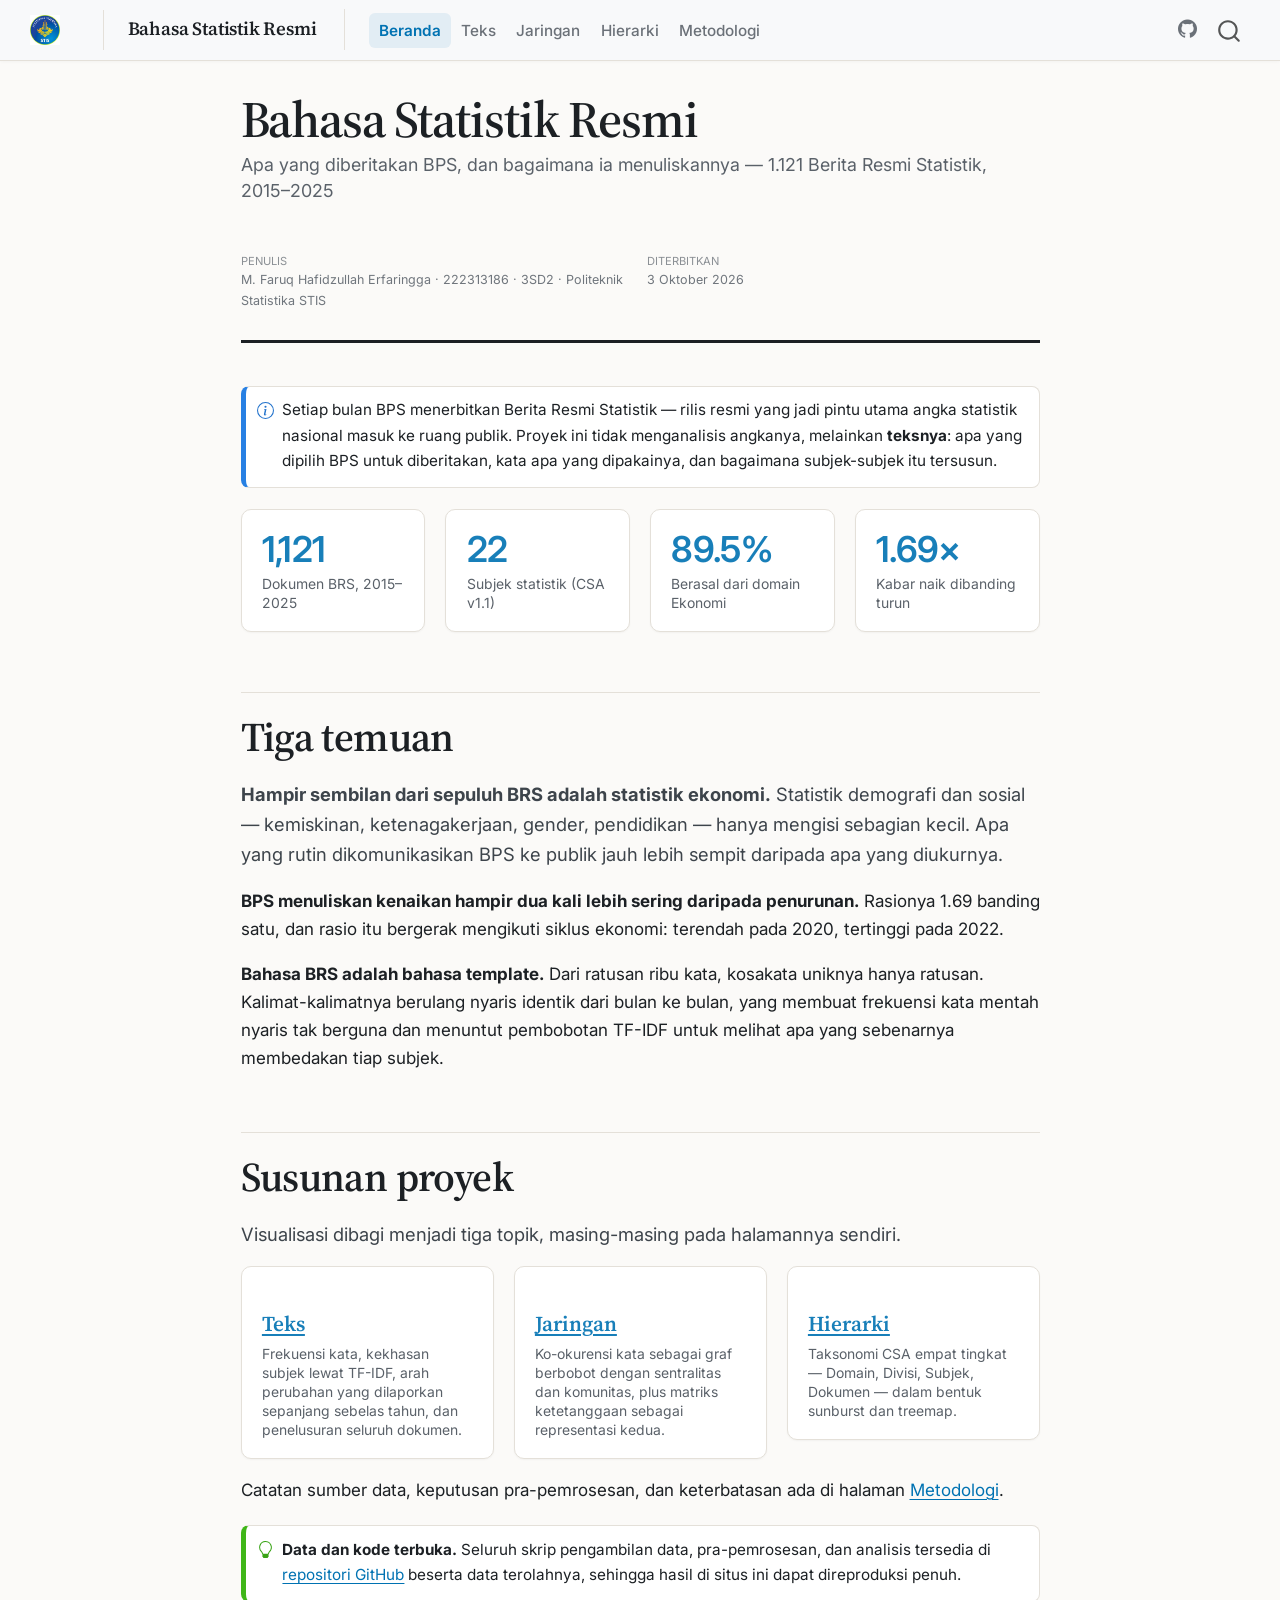
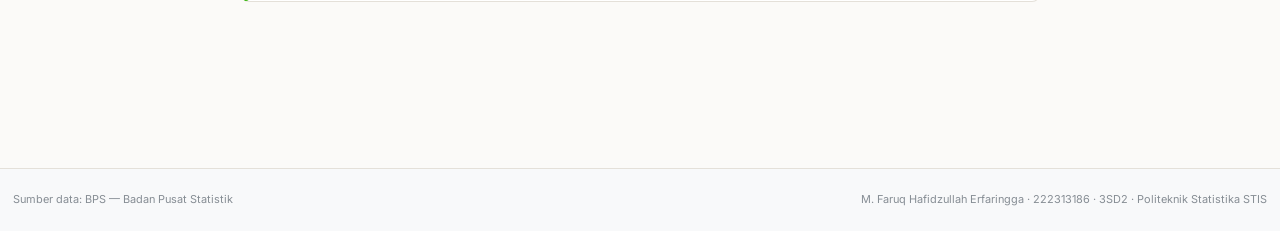
==== commit 641cceab: "penyesuaian lagi" ====
--- a/docs/index.html
+++ b/docs/index.html
@@ -6,7 +6,7 @@
 
 <meta name="viewport" content="width=device-width, initial-scale=1.0, user-scalable=yes">
 
-<meta name="author" content="M. Faruq Hafidzullah Erfaringga · 222313186 · Politeknik Statistika STIS">
+<meta name="author" content="M. Faruq Hafidzullah Erfaringga · 222313186 · 3SD2 · Politeknik Statistika STIS">
 
 <title>Bahasa Statistik Resmi</title>
 <style>
@@ -40,11 +40,11 @@
 <link href="site_libs/bootstrap/bootstrap-icons.css" rel="stylesheet">
 <link href="site_libs/bootstrap/bootstrap.min.css" rel="stylesheet" id="quarto-bootstrap" data-mode="light">
 <script id="quarto-search-options" type="application/json">{
-  "location": "sidebar",
+  "location": "navbar",
   "copy-button": false,
   "collapse-after": 3,
-  "panel-placement": "start",
-  "type": "textbox",
+  "panel-placement": "end",
+  "type": "overlay",
   "limit": 50,
   "keyboard-shortcut": [
     "f",
@@ -66,96 +66,71 @@
     "search-label": "Mencari"
   }
 }</script>
-<link href="site_libs/htmltools-fill-0.5.8.1/fill.css" rel="stylesheet">
-
-<script src="site_libs/htmlwidgets-1.6.4/htmlwidgets.js"></script>
-
-<script src="site_libs/plotly-binding-4.12.1/plotly.js"></script>
-
-<script src="site_libs/typedarray-0.1/typedarray.min.js"></script>
-
-<script src="site_libs/jquery-3.6.0/jquery-3.6.0.min.js"></script>
-
-<link href="site_libs/crosstalk-1.2.2/css/crosstalk.min.css" rel="stylesheet">
-
-<script src="site_libs/crosstalk-1.2.2/js/crosstalk.min.js"></script>
-
-<link href="site_libs/plotly-htmlwidgets-css-2.25.2/plotly-htmlwidgets.css" rel="stylesheet">
-
-<script src="site_libs/plotly-main-2.25.2/plotly-latest.min.js"></script>
-
-<script src="site_libs/plotly-locale-id-2.25.2/id.js"></script>
-
-<link href="site_libs/selectize-0.12.4/css/selectize.bootstrap3.css" rel="stylesheet">
-
-<script src="site_libs/selectize-0.12.4/js/selectize.min.js"></script>
-
-<script src="site_libs/ionrangeslider-javascript-2.3.1/js/ion.rangeSlider.min.js"></script>
-
-<script src="site_libs/strftime-0.9.2/strftime-min.js"></script>
-
-<link href="site_libs/ionrangeslider-css-2.3.1/css/ion.rangeSlider.css" rel="stylesheet">
-
-<link href="site_libs/datatables-css-0.0.0/datatables-crosstalk.css" rel="stylesheet">
-
-<script src="site_libs/datatables-binding-0.34.0/datatables.js"></script>
-
-<link href="site_libs/dt-core-1.13.6/css/jquery.dataTables.min.css" rel="stylesheet">
-
-<link href="site_libs/dt-core-1.13.6/css/jquery.dataTables.extra.css" rel="stylesheet">
-
-<script src="site_libs/dt-core-1.13.6/js/jquery.dataTables.min.js"></script>
-
-<link href="site_libs/dt-ext-scroller-1.13.6/css/scroller.dataTables.min.css" rel="stylesheet">
-
-<script src="site_libs/dt-ext-scroller-1.13.6/js/dataTables.scroller.min.js"></script>
-
-<meta name="viewport" content="width=device-width, initial-scale=1">
-
-<link href="site_libs/bootstrap-grid-3.4.1/bootstrap-grid.min.css" rel="stylesheet">
-
-<link href="site_libs/vis-9.1.0/vis-network.min.css" rel="stylesheet">
-
-<script src="site_libs/vis-9.1.0/vis-network.min.js"></script>
-
-<script src="site_libs/visNetwork-binding-2.1.4/visNetwork.js"></script>
-
 
 
 </head>
 
-<body>
+<body class="nav-fixed fullcontent">
 
 <div id="quarto-search-results"></div>
+  <header id="quarto-header" class="headroom fixed-top">
+    <nav class="navbar navbar-expand-lg " data-bs-theme="dark">
+      <div class="navbar-container container-fluid">
+      <div class="navbar-brand-container mx-auto">
+    <a href="./index.html" class="navbar-brand navbar-brand-logo">
+    <img src="./images/logo-stis.png" alt="Logo Politeknik Statistika STIS" class="navbar-logo">
+    </a>
+    <a class="navbar-brand" href="./index.html">
+    <span class="navbar-title">Bahasa Statistik Resmi</span>
+    </a>
+  </div>
+            <div id="quarto-search" class="" title="Mencari"></div>
+          <button class="navbar-toggler" type="button" data-bs-toggle="collapse" data-bs-target="#navbarCollapse" aria-controls="navbarCollapse" role="menu" aria-expanded="false" aria-label="Alihkan navigasi" onclick="if (window.quartoToggleHeadroom) { window.quartoToggleHeadroom(); }">
+  <span class="navbar-toggler-icon"></span>
+</button>
+          <div class="collapse navbar-collapse" id="navbarCollapse">
+            <ul class="navbar-nav navbar-nav-scroll me-auto">
+  <li class="nav-item">
+    <a class="nav-link active" href="./index.html" aria-current="page"> 
+<span class="menu-text">Beranda</span></a>
+  </li>  
+  <li class="nav-item">
+    <a class="nav-link" href="./teks.html"> 
+<span class="menu-text">Teks</span></a>
+  </li>  
+  <li class="nav-item">
+    <a class="nav-link" href="./jaringan.html"> 
+<span class="menu-text">Jaringan</span></a>
+  </li>  
+  <li class="nav-item">
+    <a class="nav-link" href="./hierarki.html"> 
+<span class="menu-text">Hierarki</span></a>
+  </li>  
+  <li class="nav-item">
+    <a class="nav-link" href="./metodologi.html"> 
+<span class="menu-text">Metodologi</span></a>
+  </li>  
+</ul>
+            <ul class="navbar-nav navbar-nav-scroll ms-auto">
+  <li class="nav-item compact">
+    <a class="nav-link" href="https://github.com/Harq01/visdat-brs"> <i class="bi bi-github" role="img" aria-label="Repositori GitHub">
+</i> 
+<span class="menu-text"></span></a>
+  </li>  
+</ul>
+          </div> <!-- /navcollapse -->
+            <div class="quarto-navbar-tools">
+</div>
+      </div> <!-- /container-fluid -->
+    </nav>
+</header>
 <!-- content -->
-<div id="quarto-content" class="quarto-container page-columns page-rows-contents page-layout-full">
+<div id="quarto-content" class="quarto-container page-columns page-rows-contents page-layout-article page-navbar">
 <!-- sidebar -->
 <!-- margin-sidebar -->
-    <div id="quarto-margin-sidebar" class="sidebar margin-sidebar">
-        <nav id="TOC" role="doc-toc" class="toc-active">
-    <h2 id="toc-title">Isi</h2>
-   
-  <ul class="collapse">
-  <li><a href="#tiga-temuan" id="toc-tiga-temuan" class="nav-link active" data-scroll-target="#tiga-temuan">Tiga temuan</a></li>
-  <li><a href="#teks" id="toc-teks" class="nav-link" data-scroll-target="#teks">Teks</a>
-  <ul class="collapse">
-  <li><a href="#kata-yang-paling-sering-muncul" id="toc-kata-yang-paling-sering-muncul" class="nav-link" data-scroll-target="#kata-yang-paling-sering-muncul">Kata yang paling sering muncul</a></li>
-  <li><a href="#kata-yang-paling-khas-tiap-subjek" id="toc-kata-yang-paling-khas-tiap-subjek" class="nav-link" data-scroll-target="#kata-yang-paling-khas-tiap-subjek">Kata yang paling khas tiap subjek</a></li>
-  <li><a href="#arah-yang-dilaporkan" id="toc-arah-yang-dilaporkan" class="nav-link" data-scroll-target="#arah-yang-dilaporkan">Arah yang dilaporkan</a></li>
-  <li><a href="#krisis-yang-tidak-disebut-namanya" id="toc-krisis-yang-tidak-disebut-namanya" class="nav-link" data-scroll-target="#krisis-yang-tidak-disebut-namanya">Krisis yang tidak disebut namanya</a></li>
-  <li><a href="#telusuri-dokumennya" id="toc-telusuri-dokumennya" class="nav-link" data-scroll-target="#telusuri-dokumennya">Telusuri dokumennya</a></li>
-  </ul></li>
-  <li><a href="#jaringan-ko-okurensi" id="toc-jaringan-ko-okurensi" class="nav-link" data-scroll-target="#jaringan-ko-okurensi">Jaringan ko-okurensi</a>
-  <ul class="collapse">
-  <li><a href="#representasi-kedua-matriks-ketetanggaan" id="toc-representasi-kedua-matriks-ketetanggaan" class="nav-link" data-scroll-target="#representasi-kedua-matriks-ketetanggaan">Representasi kedua: matriks ketetanggaan</a></li>
-  </ul></li>
-  <li><a href="#hierarki-subjek" id="toc-hierarki-subjek" class="nav-link" data-scroll-target="#hierarki-subjek">Hierarki subjek</a></li>
-  <li><a href="#catatan-data-dan-keterbatasan" id="toc-catatan-data-dan-keterbatasan" class="nav-link" data-scroll-target="#catatan-data-dan-keterbatasan">Catatan data dan keterbatasan</a></li>
-  </ul>
-</nav>
-    </div>
+    
 <!-- main -->
-<main class="content column-page-left" id="quarto-document-content">
+<main class="content" id="quarto-document-content">
 
 <header id="title-block-header" class="quarto-title-block default">
 <div class="quarto-title">
@@ -165,19 +140,19 @@
 
 
 
-<div class="quarto-title-meta column-page-left">
+<div class="quarto-title-meta">
 
     <div>
     <div class="quarto-title-meta-heading">Penulis</div>
     <div class="quarto-title-meta-contents">
-             <p>M. Faruq Hafidzullah Erfaringga · 222313186 · Politeknik Statistika STIS </p>
+             <p>M. Faruq Hafidzullah Erfaringga · 222313186 · 3SD2 · Politeknik Statistika STIS </p>
           </div>
   </div>
     
     <div>
     <div class="quarto-title-meta-heading">Diterbitkan</div>
     <div class="quarto-title-meta-contents">
-      <p class="date">2 Oktober 2026</p>
+      <p class="date">3 Oktober 2026</p>
     </div>
   </div>
   
@@ -225,339 +200,42 @@
 <section id="tiga-temuan" class="level1">
 <h1>Tiga temuan</h1>
 <p><strong>Hampir sembilan dari sepuluh BRS adalah statistik ekonomi.</strong> Statistik demografi dan sosial — kemiskinan, ketenagakerjaan, gender, pendidikan — hanya mengisi sebagian kecil. Apa yang rutin dikomunikasikan BPS ke publik jauh lebih sempit daripada apa yang diukurnya.</p>
-<p><strong>BPS menuliskan kenaikan hampir dua kali lebih sering daripada penurunan.</strong> Rasionya 1.69 banding satu, konsisten di hampir seluruh periode.</p>
+<p><strong>BPS menuliskan kenaikan hampir dua kali lebih sering daripada penurunan.</strong> Rasionya 1.69 banding satu, dan rasio itu bergerak mengikuti siklus ekonomi: terendah pada 2020, tertinggi pada 2022.</p>
 <p><strong>Bahasa BRS adalah bahasa template.</strong> Dari ratusan ribu kata, kosakata uniknya hanya ratusan. Kalimat-kalimatnya berulang nyaris identik dari bulan ke bulan, yang membuat frekuensi kata mentah nyaris tak berguna dan menuntut pembobotan TF-IDF untuk melihat apa yang sebenarnya membedakan tiap subjek.</p>
 </section>
-<section id="teks" class="level1">
-<h1>Teks</h1>
-<section id="kata-yang-paling-sering-muncul" class="level2">
-<h2 class="anchored" data-anchor-id="kata-yang-paling-sering-muncul">Kata yang paling sering muncul</h2>
-<div class="cell">
-<div id="fig-frekuensi" class="cell-output-display quarto-float quarto-figure quarto-figure-center anchored">
-<figure class="quarto-float quarto-float-fig figure">
-<div aria-describedby="fig-frekuensi-caption-0ceaefa1-69ba-4598-a22c-09a6ac19f8ca">
-<div class="plotly html-widget html-fill-item" id="htmlwidget-95ecea67beeff1eceb0f" style="width:100%;height:650px;"></div>
-<script type="application/json" data-for="htmlwidget-95ecea67beeff1eceb0f">{"x":{"visdat":{"59e421389a":["function () ","plotlyVisDat"]},"cur_data":"59e421389a","attrs":{"59e421389a":{"x":{},"y":{},"orientation":"h","marker":{"color":"#0072B2"},"hovertemplate":"<b>%{y}<\/b><br>%{x:,} kemunculan<extra><\/extra>","alpha_stroke":1,"sizes":[10,100],"spans":[1,20],"type":"bar"}},"layout":{"margin":{"b":70,"l":20,"t":50,"r":20},"title":{"text":"25 kata dasar paling sering di seluruh korpus","x":0,"font":{"size":16}},"xaxis":{"domain":[0,1],"automargin":true,"title":"Jumlah kemunculan","gridcolor":"#eee"},"yaxis":{"domain":[0,1],"automargin":true,"title":"","type":"category","categoryorder":"array","categoryarray":["orang","tumbuh","industri","giling","kualitas","tani","buruh","petani","kunjung","tinggi","upah","impor","barang","inflasi","nonmigas","besar","indonesia","kelompok","provinsi","ekspor","triwulan","harga","tingkat","turun","naik"]},"font":{"family":"system-ui, -apple-system, Segoe UI, sans-serif","size":13},"hoverlabel":{"font":{"size":13}},"annotations":[{"text":"Sumber: BPS — Berita Resmi Statistik via WebAPI BPS, diakses 2 Oktober 2026","showarrow":false,"xref":"paper","yref":"paper","x":0,"y":-0.17999999999999999,"xanchor":"left","font":{"size":10,"color":"#666"}}],"hovermode":"closest","showlegend":false},"source":"A","config":{"modeBarButtonsToAdd":["hoverclosest","hovercompare"],"showSendToCloud":false,"locale":"id","displaylogo":false,"modeBarButtonsToRemove":["lasso2d","select2d"]},"data":[{"x":[813,830,842,935,935,936,961,1138,1141,1148,1195,1197,1319,1337,1355,1608,1652,1750,1801,2000,2117,2385,2534,4066,6196],"y":["orang","tumbuh","industri","giling","kualitas","tani","buruh","petani","kunjung","tinggi","upah","impor","barang","inflasi","nonmigas","besar","indonesia","kelompok","provinsi","ekspor","triwulan","harga","tingkat","turun","naik"],"orientation":"h","marker":{"color":"#0072B2","line":{"color":"rgba(31,119,180,1)"}},"hovertemplate":["<b>%{y}<\/b><br>%{x:,} kemunculan<extra><\/extra>","<b>%{y}<\/b><br>%{x:,} kemunculan<extra><\/extra>","<b>%{y}<\/b><br>%{x:,} kemunculan<extra><\/extra>","<b>%{y}<\/b><br>%{x:,} kemunculan<extra><\/extra>","<b>%{y}<\/b><br>%{x:,} kemunculan<extra><\/extra>","<b>%{y}<\/b><br>%{x:,} kemunculan<extra><\/extra>","<b>%{y}<\/b><br>%{x:,} kemunculan<extra><\/extra>","<b>%{y}<\/b><br>%{x:,} kemunculan<extra><\/extra>","<b>%{y}<\/b><br>%{x:,} kemunculan<extra><\/extra>","<b>%{y}<\/b><br>%{x:,} kemunculan<extra><\/extra>","<b>%{y}<\/b><br>%{x:,} kemunculan<extra><\/extra>","<b>%{y}<\/b><br>%{x:,} kemunculan<extra><\/extra>","<b>%{y}<\/b><br>%{x:,} kemunculan<extra><\/extra>","<b>%{y}<\/b><br>%{x:,} kemunculan<extra><\/extra>","<b>%{y}<\/b><br>%{x:,} kemunculan<extra><\/extra>","<b>%{y}<\/b><br>%{x:,} kemunculan<extra><\/extra>","<b>%{y}<\/b><br>%{x:,} kemunculan<extra><\/extra>","<b>%{y}<\/b><br>%{x:,} kemunculan<extra><\/extra>","<b>%{y}<\/b><br>%{x:,} kemunculan<extra><\/extra>","<b>%{y}<\/b><br>%{x:,} kemunculan<extra><\/extra>","<b>%{y}<\/b><br>%{x:,} kemunculan<extra><\/extra>","<b>%{y}<\/b><br>%{x:,} kemunculan<extra><\/extra>","<b>%{y}<\/b><br>%{x:,} kemunculan<extra><\/extra>","<b>%{y}<\/b><br>%{x:,} kemunculan<extra><\/extra>","<b>%{y}<\/b><br>%{x:,} kemunculan<extra><\/extra>"],"type":"bar","error_y":{"color":"rgba(31,119,180,1)"},"error_x":{"color":"rgba(31,119,180,1)"},"xaxis":"x","yaxis":"y","frame":null}],"highlight":{"on":"plotly_click","persistent":false,"dynamic":false,"selectize":false,"opacityDim":0.20000000000000001,"selected":{"opacity":1},"debounce":0},"shinyEvents":["plotly_hover","plotly_click","plotly_selected","plotly_relayout","plotly_brushed","plotly_brushing","plotly_clickannotation","plotly_doubleclick","plotly_deselect","plotly_afterplot","plotly_sunburstclick"],"base_url":"https://plot.ly"},"evals":[],"jsHooks":[]}</script>
-</div>
-<figcaption class="quarto-float-caption-bottom quarto-float-caption quarto-float-fig quarto-uncaptioned" id="fig-frekuensi-caption-0ceaefa1-69ba-4598-a22c-09a6ac19f8ca">
-Gambar&nbsp;1
-</figcaption>
-</figure>
-</div>
-</div>
-<p>Diagram batang dipilih di sini, bukan <em>word cloud</em>. Keduanya mengkodekan besaran yang sama, tetapi batang memakai <strong>posisi dan panjang</strong>, sedangkan awan kata memakai <strong>luas area dan ukuran huruf</strong>. Dalam hierarki ketepatan persepsi Cleveland–McGill, posisi pada skala bersama adalah saluran paling akurat dan luas area termasuk yang paling tidak akurat. Awan kata juga menyulitkan pembandingan dua kata yang berdekatan nilainya, dan panjang kata ikut memengaruhi kesan besarnya.</p>
-</section>
-<section id="kata-yang-paling-khas-tiap-subjek" class="level2">
-<h2 class="anchored" data-anchor-id="kata-yang-paling-khas-tiap-subjek">Kata yang paling khas tiap subjek</h2>
-<div class="cell">
-<div class="cell-output-display">
-<div id="fig-tfidf" class="quarto-float quarto-figure quarto-figure-center anchored" width="1056">
-<figure class="quarto-float quarto-float-fig figure">
-<div aria-describedby="fig-tfidf-caption-0ceaefa1-69ba-4598-a22c-09a6ac19f8ca">
-<img src="index_files/figure-html/fig-tfidf-1.png" id="fig-tfidf" class="img-fluid figure-img" width="1056">
-</div>
-<figcaption class="quarto-float-caption-bottom quarto-float-caption quarto-float-fig quarto-uncaptioned" id="fig-tfidf-caption-0ceaefa1-69ba-4598-a22c-09a6ac19f8ca">
-Gambar&nbsp;2
-</figcaption>
-</figure>
-</div>
-</div>
-</div>
-<p>TF-IDF memberi bobot tinggi pada kata yang sering muncul di satu subjek tetapi jarang di subjek lain. Tiap subjek diberi panel sendiri — bukan satu diagram gabungan — karena yang ingin dibandingkan adalah <em>peringkat di dalam</em> subjek, bukan besaran antar subjek. Skor TF-IDF antar subjek pun tidak sebanding besarannya, sehingga menumpuknya dalam satu sumbu justru menyesatkan. Panel kecil juga membuat sumbu-y tiap subjek bisa berisi kata yang berbeda, yang mustahil pada satu diagram tunggal.</p>
-<p>Hasilnya memperlihatkan sesuatu yang tidak terlihat pada frekuensi mentah: tiap subjek punya kosakata teknisnya sendiri yang nyaris tidak dipakai subjek lain. Pariwisata hidup di <em>wisman</em>, <em>penghunian</em>, dan <em>bintang</em>; Pertanian di <em>hektare</em>, <em>panen</em>, dan <em>pipilan</em> — satuan dan istilah teknis pengukuran padi. Kemiskinan dikenali dari <em>gini</em> dan <em>garis</em>, dua konsep pengukuran, bukan dari kata bermuatan emosi seperti “miskin” atau “sulit”. Pola yang sama berulang di seluruh panel: <strong>yang membedakan subjek BPS satu sama lain adalah alat ukurnya, bukan pokok persoalannya.</strong></p>
-</section>
-<section id="arah-yang-dilaporkan" class="level2">
-<h2 class="anchored" data-anchor-id="arah-yang-dilaporkan">Arah yang dilaporkan</h2>
-<div class="cell">
-<div id="fig-arah" class="cell-output-display quarto-float quarto-figure quarto-figure-center anchored">
-<figure class="quarto-float quarto-float-fig figure">
-<div aria-describedby="fig-arah-caption-0ceaefa1-69ba-4598-a22c-09a6ac19f8ca">
-<div class="plotly html-widget html-fill-item" id="htmlwidget-03addd8010bfc60349d5" style="width:100%;height:464px;"></div>
-<script type="application/json" data-for="htmlwidget-03addd8010bfc60349d5">{"x":{"visdat":{"59e44023f61":["function () ","plotlyVisDat"]},"cur_data":"59e44023f61","attrs":{"59e44023f61":{"x":{},"y":{},"mode":"lines+markers","line":{"width":3},"marker":{"size":8},"hovertemplate":"<b>%{fullData.name}<\/b><br>%{x}: %{y:,} kata<extra><\/extra>","color":{},"colors":["#009E73","#D55E00"],"alpha_stroke":1,"sizes":[10,100],"spans":[1,20],"type":"scatter"}},"layout":{"margin":{"b":70,"l":20,"t":50,"r":20},"title":{"text":"Kata arah perubahan per tahun terbit","x":0,"font":{"size":16}},"xaxis":{"domain":[0,1],"automargin":true,"title":"Tahun terbit","dtick":1,"gridcolor":"#eee"},"yaxis":{"domain":[0,1],"automargin":true,"title":"Jumlah kemunculan kata","gridcolor":"#eee"},"hovermode":"x unified","font":{"family":"system-ui, -apple-system, Segoe UI, sans-serif","size":13},"hoverlabel":{"font":{"size":13}},"annotations":[{"text":"Sumber: BPS — Berita Resmi Statistik via WebAPI BPS, diakses 2 Oktober 2026","showarrow":false,"xref":"paper","yref":"paper","x":0,"y":-0.17999999999999999,"xanchor":"left","font":{"size":10,"color":"#666"}}],"showlegend":true},"source":"A","config":{"modeBarButtonsToAdd":["hoverclosest","hovercompare"],"showSendToCloud":false,"locale":"id","displaylogo":false,"modeBarButtonsToRemove":["lasso2d","select2d"]},"data":[{"x":[2015,2016,2017,2018,2019,2020,2021,2022,2023,2024,2025],"y":[540,719,720,722,616,508,619,773,657,632,563],"mode":"lines+markers","line":{"color":"rgba(0,158,115,1)","width":3},"marker":{"color":"rgba(0,158,115,1)","size":8,"line":{"color":"rgba(0,158,115,1)"}},"hovertemplate":["<b>%{fullData.name}<\/b><br>%{x}: %{y:,} kata<extra><\/extra>","<b>%{fullData.name}<\/b><br>%{x}: %{y:,} kata<extra><\/extra>","<b>%{fullData.name}<\/b><br>%{x}: %{y:,} kata<extra><\/extra>","<b>%{fullData.name}<\/b><br>%{x}: %{y:,} kata<extra><\/extra>","<b>%{fullData.name}<\/b><br>%{x}: %{y:,} kata<extra><\/extra>","<b>%{fullData.name}<\/b><br>%{x}: %{y:,} kata<extra><\/extra>","<b>%{fullData.name}<\/b><br>%{x}: %{y:,} kata<extra><\/extra>","<b>%{fullData.name}<\/b><br>%{x}: %{y:,} kata<extra><\/extra>","<b>%{fullData.name}<\/b><br>%{x}: %{y:,} kata<extra><\/extra>","<b>%{fullData.name}<\/b><br>%{x}: %{y:,} kata<extra><\/extra>","<b>%{fullData.name}<\/b><br>%{x}: %{y:,} kata<extra><\/extra>"],"type":"scatter","name":"Naik","textfont":{"color":"rgba(0,158,115,1)"},"error_y":{"color":"rgba(0,158,115,1)"},"error_x":{"color":"rgba(0,158,115,1)"},"xaxis":"x","yaxis":"y","frame":null},{"x":[2015,2016,2017,2018,2019,2020,2021,2022,2023,2024,2025],"y":[438,578,352,321,440,485,344,310,346,329,242],"mode":"lines+markers","line":{"color":"rgba(213,94,0,1)","width":3},"marker":{"color":"rgba(213,94,0,1)","size":8,"line":{"color":"rgba(213,94,0,1)"}},"hovertemplate":["<b>%{fullData.name}<\/b><br>%{x}: %{y:,} kata<extra><\/extra>","<b>%{fullData.name}<\/b><br>%{x}: %{y:,} kata<extra><\/extra>","<b>%{fullData.name}<\/b><br>%{x}: %{y:,} kata<extra><\/extra>","<b>%{fullData.name}<\/b><br>%{x}: %{y:,} kata<extra><\/extra>","<b>%{fullData.name}<\/b><br>%{x}: %{y:,} kata<extra><\/extra>","<b>%{fullData.name}<\/b><br>%{x}: %{y:,} kata<extra><\/extra>","<b>%{fullData.name}<\/b><br>%{x}: %{y:,} kata<extra><\/extra>","<b>%{fullData.name}<\/b><br>%{x}: %{y:,} kata<extra><\/extra>","<b>%{fullData.name}<\/b><br>%{x}: %{y:,} kata<extra><\/extra>","<b>%{fullData.name}<\/b><br>%{x}: %{y:,} kata<extra><\/extra>","<b>%{fullData.name}<\/b><br>%{x}: %{y:,} kata<extra><\/extra>"],"type":"scatter","name":"Turun","textfont":{"color":"rgba(213,94,0,1)"},"error_y":{"color":"rgba(213,94,0,1)"},"error_x":{"color":"rgba(213,94,0,1)"},"xaxis":"x","yaxis":"y","frame":null}],"highlight":{"on":"plotly_click","persistent":false,"dynamic":false,"selectize":false,"opacityDim":0.20000000000000001,"selected":{"opacity":1},"debounce":0},"shinyEvents":["plotly_hover","plotly_click","plotly_selected","plotly_relayout","plotly_brushed","plotly_brushing","plotly_clickannotation","plotly_doubleclick","plotly_deselect","plotly_afterplot","plotly_sunburstclick"],"base_url":"https://plot.ly"},"evals":[],"jsHooks":[]}</script>
-</div>
-<figcaption class="quarto-float-caption-bottom quarto-float-caption quarto-float-fig quarto-uncaptioned" id="fig-arah-caption-0ceaefa1-69ba-4598-a22c-09a6ac19f8ca">
-Gambar&nbsp;3
-</figcaption>
-</figure>
-</div>
-</div>
-<p>Garis “Naik” berada di atas “Turun” di sepanjang periode, tetapi jaraknya tidak tetap. Jarak itulah yang informatif, dan lebih mudah dibaca bila dijadikan rasio.</p>
-<div class="cell">
-<div id="fig-rasio" class="cell-output-display quarto-float quarto-figure quarto-figure-center anchored">
-<figure class="quarto-float quarto-float-fig figure">
-<div aria-describedby="fig-rasio-caption-0ceaefa1-69ba-4598-a22c-09a6ac19f8ca">
-<div class="plotly html-widget html-fill-item" id="htmlwidget-c95562fdcec630e540f4" style="width:100%;height:464px;"></div>
-<script type="application/json" data-for="htmlwidget-c95562fdcec630e540f4">{"x":{"visdat":{"59e477451d8":["function () ","plotlyVisDat"]},"cur_data":"59e477451d8","attrs":{"59e477451d8":{"x":{},"y":{},"mode":"lines+markers","line":{"color":"#0072B2","width":3},"marker":{"size":9,"color":"#0072B2"},"hovertemplate":"<b>%{x}<\/b><br>Rasio %{y:.2f} : 1<extra><\/extra>","alpha_stroke":1,"sizes":[10,100],"spans":[1,20],"type":"scatter"},"59e477451d8.1":{"x":2015,"y":1.7871045096751743,"mode":"lines","line":{"color":"#aaa","width":3,"dash":"dot"},"marker":{"size":9,"color":"#0072B2"},"hovertemplate":"<b>%{x}<\/b><br>Rasio %{y:.2f} : 1<extra><\/extra>","alpha_stroke":1,"sizes":[10,100],"spans":[1,20],"type":"scatter","xend":2025,"yend":1.7871045096751743,"showlegend":false,"hoverinfo":"skip","inherit":true}},"layout":{"margin":{"b":70,"l":20,"t":50,"r":20},"title":{"text":"Rasio kata kenaikan terhadap kata penurunan, per tahun","x":0,"font":{"size":16}},"xaxis":{"domain":[0,1],"automargin":true,"title":"Tahun terbit","dtick":1,"gridcolor":"#eee"},"yaxis":{"domain":[0,1],"automargin":true,"title":"Rasio naik : turun","gridcolor":"#eee"},"showlegend":false,"annotations":[{"x":2020,"y":1.0474226804123712,"text":"2020","showarrow":true,"arrowhead":0,"ax":0,"ay":32,"font":{"size":11,"color":"#D55E00"}},{"x":2022,"y":2.4935483870967743,"text":"2022","showarrow":true,"arrowhead":0,"ax":0,"ay":-28,"font":{"size":11,"color":"#009E73"}},{"text":"Sumber: BPS — Berita Resmi Statistik via WebAPI BPS, diakses 2 Oktober 2026","showarrow":false,"xref":"paper","yref":"paper","x":0,"y":-0.17999999999999999,"xanchor":"left","font":{"size":10,"color":"#666"}}],"font":{"family":"system-ui, -apple-system, Segoe UI, sans-serif","size":13},"hoverlabel":{"font":{"size":13}},"hovermode":"closest"},"source":"A","config":{"modeBarButtonsToAdd":["hoverclosest","hovercompare"],"showSendToCloud":false,"locale":"id","displaylogo":false,"modeBarButtonsToRemove":["lasso2d","select2d"]},"data":[{"x":[2015,2016,2017,2018,2019,2020,2021,2022,2023,2024,2025],"y":[1.2328767123287672,1.2439446366782008,2.0454545454545454,2.2492211838006231,1.3999999999999999,1.0474226804123712,1.7994186046511629,2.4935483870967743,1.8988439306358382,1.9209726443768997,2.3264462809917354],"mode":"lines+markers","line":{"color":"#0072B2","width":3},"marker":{"color":"#0072B2","size":9,"line":{"color":"rgba(31,119,180,1)"}},"hovertemplate":["<b>%{x}<\/b><br>Rasio %{y:.2f} : 1<extra><\/extra>","<b>%{x}<\/b><br>Rasio %{y:.2f} : 1<extra><\/extra>","<b>%{x}<\/b><br>Rasio %{y:.2f} : 1<extra><\/extra>","<b>%{x}<\/b><br>Rasio %{y:.2f} : 1<extra><\/extra>","<b>%{x}<\/b><br>Rasio %{y:.2f} : 1<extra><\/extra>","<b>%{x}<\/b><br>Rasio %{y:.2f} : 1<extra><\/extra>","<b>%{x}<\/b><br>Rasio %{y:.2f} : 1<extra><\/extra>","<b>%{x}<\/b><br>Rasio %{y:.2f} : 1<extra><\/extra>","<b>%{x}<\/b><br>Rasio %{y:.2f} : 1<extra><\/extra>","<b>%{x}<\/b><br>Rasio %{y:.2f} : 1<extra><\/extra>","<b>%{x}<\/b><br>Rasio %{y:.2f} : 1<extra><\/extra>"],"type":"scatter","error_y":{"color":"rgba(31,119,180,1)"},"error_x":{"color":"rgba(31,119,180,1)"},"xaxis":"x","yaxis":"y","frame":null},{"x":[2015,2025],"y":[1.7871045096751743,1.7871045096751743],"mode":"lines+markers","line":{"color":"#aaa","width":3,"dash":"dot"},"marker":{"color":"#0072B2","size":9,"line":{"color":"rgba(255,127,14,1)"}},"hovertemplate":["<b>%{x}<\/b><br>Rasio %{y:.2f} : 1<extra><\/extra>","<b>%{x}<\/b><br>Rasio %{y:.2f} : 1<extra><\/extra>"],"type":"scatter","showlegend":false,"hoverinfo":["skip","skip"],"error_y":{"color":"rgba(255,127,14,1)"},"error_x":{"color":"rgba(255,127,14,1)"},"xaxis":"x","yaxis":"y","frame":null}],"highlight":{"on":"plotly_click","persistent":false,"dynamic":false,"selectize":false,"opacityDim":0.20000000000000001,"selected":{"opacity":1},"debounce":0},"shinyEvents":["plotly_hover","plotly_click","plotly_selected","plotly_relayout","plotly_brushed","plotly_brushing","plotly_clickannotation","plotly_doubleclick","plotly_deselect","plotly_afterplot","plotly_sunburstclick"],"base_url":"https://plot.ly"},"evals":[],"jsHooks":[]}</script>
-</div>
-<figcaption class="quarto-float-caption-bottom quarto-float-caption quarto-float-fig quarto-uncaptioned" id="fig-rasio-caption-0ceaefa1-69ba-4598-a22c-09a6ac19f8ca">
-Gambar&nbsp;4
-</figcaption>
-</figure>
-</div>
-</div>
-<p>Rasio ini berperilaku seperti indeks sentimen, meski BPS tidak merancangnya demikian. Ada dua lembah dan dua puncak. Lembah pertama di 2015–2016 bertepatan dengan periode pelemahan harga komoditas dan pertumbuhan ekonomi Indonesia yang saat itu terendah sejak 2009. Lembah kedua, <strong>titik terendah seluruh rangkaian, jatuh pada 2020</strong> — rasionya nyaris satu banding satu, artinya BPS hampir sama seringnya melaporkan penurunan dan kenaikan. Puncaknya muncul di 2022 pada 2,73 : 1, saat pemulihan pascapandemi berjalan.</p>
-<p>Perlu ditegaskan: ini <strong>bukan</strong> menunjukkan BPS memilih nada. Kata arah di BRS melekat pada angka yang dilaporkan, sehingga rasio ini memantulkan keadaan ekonomi yang diukur, bukan sikap penulisnya. Yang menarik justru karena itu — teks rilis statistik ternyata membawa jejak siklus ekonomi yang bisa dilacak tanpa menyentuh satu pun angkanya.</p>
-</section>
-<section id="krisis-yang-tidak-disebut-namanya" class="level2">
-<h2 class="anchored" data-anchor-id="krisis-yang-tidak-disebut-namanya">Krisis yang tidak disebut namanya</h2>
-<div class="cell">
-<div id="tbl-pandemi" class="cell quarto-float quarto-figure quarto-figure-center anchored">
-<figure class="quarto-float quarto-float-tbl figure">
-<figcaption class="quarto-float-caption-top quarto-float-caption quarto-float-tbl" id="tbl-pandemi-caption-0ceaefa1-69ba-4598-a22c-09a6ac19f8ca">
-Tabel&nbsp;1: Kemunculan kosakata pandemi di korpus BRS. Sumber: BPS.
-</figcaption>
-<div aria-describedby="tbl-pandemi-caption-0ceaefa1-69ba-4598-a22c-09a6ac19f8ca">
-<div class="cell-output-display">
-<table class="do-not-create-environment cell caption-top table table-sm table-striped small">
-<thead>
-<tr class="header">
-<th style="text-align: left;">Kata</th>
-<th style="text-align: right;">2020</th>
-<th style="text-align: right;">2021</th>
-<th style="text-align: right;">2022</th>
-<th style="text-align: right;">2023</th>
-</tr>
-</thead>
-<tbody>
-<tr class="odd">
-<td style="text-align: left;">covid</td>
-<td style="text-align: right;">6</td>
-<td style="text-align: right;">10</td>
-<td style="text-align: right;">10</td>
-<td style="text-align: right;">10</td>
-</tr>
-<tr class="even">
-<td style="text-align: left;">pandemi</td>
-<td style="text-align: right;">1</td>
-<td style="text-align: right;">0</td>
-<td style="text-align: right;">0</td>
-<td style="text-align: right;">4</td>
-</tr>
-<tr class="odd">
-<td style="text-align: left;">ppkm</td>
-<td style="text-align: right;">0</td>
-<td style="text-align: right;">0</td>
-<td style="text-align: right;">0</td>
-<td style="text-align: right;">1</td>
-</tr>
-<tr class="even">
-<td style="text-align: left;">pembatasan</td>
-<td style="text-align: right;">0</td>
-<td style="text-align: right;">0</td>
-<td style="text-align: right;">0</td>
-<td style="text-align: right;">1</td>
-</tr>
-</tbody>
-</table>
-</div>
-</div>
-</figure>
-</div>
-</div>
-<p>Sepanjang 2020 BPS menerbitkan 97 Berita Resmi Statistik. Di seluruh teks itu, kata <em>pandemi</em> muncul <strong>satu kali</strong> dan <em>covid</em> enam kali. Bandingkan dengan grafik di atas: pada tahun yang sama, rasio arah jatuh ke titik terendah sebelas tahun.</p>
-<p>Jejak pandemi di korpus ini ada pada <strong>angkanya, bukan pada kosakatanya</strong>. BPS tidak menamai krisis; ia melaporkan ekspor yang turun, kunjungan wisatawan yang anjlok, dan pengangguran yang naik. Ini sifat bahasa statistik resmi yang jarang disadari: registernya menahan diri dari penamaan peristiwa, dan menyerahkan seluruh beban makna kepada angka. Bagi pembaca umum, itu berarti rilis BPS menuntut konteks dari luar untuk dipahami — sebuah keterbatasan komunikasi, bukan keterbatasan data.</p>
-</section>
-<section id="telusuri-dokumennya" class="level2">
-<h2 class="anchored" data-anchor-id="telusuri-dokumennya">Telusuri dokumennya</h2>
-<div class="cell">
-<div id="tbl-dokumen" class="cell quarto-float quarto-figure quarto-figure-center anchored">
-<figure class="quarto-float quarto-float-tbl figure">
-<figcaption class="quarto-float-caption-top quarto-float-caption quarto-float-tbl quarto-uncaptioned" id="tbl-dokumen-caption-0ceaefa1-69ba-4598-a22c-09a6ac19f8ca">
-Tabel&nbsp;2
-</figcaption>
-<div aria-describedby="tbl-dokumen-caption-0ceaefa1-69ba-4598-a22c-09a6ac19f8ca">
-<div class="cell-output-display no-overflow-x">
-<div class="container-fluid crosstalk-bscols">
-<div class="row">
-<div class="col-xs-3">
-<div id="f_dom" class="form-group crosstalk-input-select crosstalk-input">
-<label class="control-label" for="f_dom">Domain CSA</label>
+<section id="susunan-proyek" class="level1">
+<h1>Susunan proyek</h1>
+<p>Visualisasi dibagi menjadi tiga topik, masing-masing pada halamannya sendiri.</p>
 <div>
-<select multiple=""></select>
-<script type="application/json" data-for="f_dom">{
-  "items": {
-    "value": ["Statistik Demografi dan Sosial", "Statistik Ekonomi", "Statistik Lingkungan Hidup dan Multi-domain", "Tidak Berkategori"],
-    "label": ["Statistik Demografi dan Sosial", "Statistik Ekonomi", "Statistik Lingkungan Hidup dan Multi-domain", "Tidak Berkategori"]
-  },
-  "map": {
-    "Statistik Demografi dan Sosial": ["14", "39", "69", "105", "107", "116", "129", "157", "186", "210", "220", "243", "263", "292", "300", "360", "374", "381", "410", "430", "459", "476", "491", "509", "531", "551", "561", "583", "599", "607", "641", "655", "665", "693", "702", "732", "748", "772", "794", "840", "882", "908", "927", "956", "974", "1019", "1038", "1077"],
-    "Statistik Ekonomi": ["1", "2", "3", "4", "5", "6", "7", "8", "9", "10", "11", "12", "13", "15", "16", "17", "18", "19", "20", "21", "22", "23", "24", "25", "26", "27", "28", "29", "30", "32", "33", "34", "35", "36", "37", "38", "40", "41", "42", "43", "44", "45", "46", "47", "48", "49", "50", "51", "52", "53", "54", "55", "56", "57", "58", "59", "60", "61", "62", "63", "64", "65", "66", "67", "68", "70", "71", "72", "73", "74", "75", "76", "77", "78", "79", "80", "81", "82", "83", "84", "85", "86", "87", "88", "89", "90", "91", "93", "94", "96", "97", "98", "99", "100", "101", "102", "103", "104", "106", "109", "110", "111", "112", "113", "115", "117", "118", "119", "120", "121", "122", "123", "124", "125", "126", "127", "128", "130", "131", "132", "133", "134", "135", "136", "137", "138", "139", "140", "141", "142", "143", "144", "145", "146", "147", "148", "149", "152", "153", "154", "155", "156", "158", "159", "160", "161", "162", "163", "165", "166", "167", "168", "169", "170", "171", "172", "174", "175", "176", "177", "178", "179", "180", "181", "182", "183", "184", "185", "187", "188", "189", "190", "191", "192", "193", "195", "196", "197", "198", "199", "200", "201", "202", "203", "204", "205", "206", "207", "208", "209", "211", "212", "213", "214", "215", "216", "217", "218", "219", "221", "222", "223", "224", "225", "226", "227", "229", "230", "231", "232", "233", "234", "235", "236", "237", "238", "239", "240", "241", "242", "244", "245", "246", "247", "248", "249", "250", "251", "252", "253", "254", "255", "256", "257", "258", "259", "260", "261", "262", "264", "265", "266", "267", "268", "269", "270", "272", "273", "274", "275", "276", "277", "278", "279", "282", "283", "284", "285", "286", "287", "288", "289", "290", "291", "293", "294", "295", "296", "297", "298", "299", "301", "302", "303", "304", "305", "306", "307", "308", "310", "311", "312", "314", "315", "316", "317", "319", "320", "321", "322", "323", "324", "325", "326", "327", "328", "329", "330", "331", "332", "334", "335", "336", "337", "338", "339", "340", "341", "342", "344", "345", "346", "347", "348", "349", "351", "352", "353", "354", "355", "356", "357", "358", "359", "361", "362", "363", "364", "365", "366", "367", "368", "369", "370", "371", "372", "373", "375", "376", "377", "378", "379", "380", "382", "383", "384", "385", "386", "387", "388", "389", "390", "391", "393", "394", "396", "397", "398", "399", "400", "401", "402", "403", "404", "405", "406", "407", "408", "409", "411", "412", "413", "414", "415", "416", "418", "419", "420", "421", "422", "423", "424", "425", "426", "427", "428", "429", "431", "432", "433", "434", "435", "436", "437", "438", "439", "440", "441", "442", "443", "445", "446", "448", "449", "450", "451", "452", "453", "454", "455", "456", "457", "458", "460", "461", "462", "463", "464", "465", "466", "467", "468", "469", "470", "471", "472", "473", "474", "475", "477", "478", "479", "480", "481", "482", "483", "484", "485", "486", "487", "488", "489", "490", "492", "495", "496", "497", "498", "499", "500", "501", "502", "503", "504", "505", "506", "507", "508", "510", "511", "512", "513", "514", "515", "516", "517", "518", "520", "521", "522", "523", "524", "525", "526", "527", "528", "529", "530", "532", "533", "534", "535", "536", "537", "538", "539", "540", "541", "542", "545", "546", "547", "548", "550", "552", "553", "554", "555", "556", "557", "558", "559", "560", "562", "563", "564", "565", "566", "567", "568", "569", "570", "571", "572", "573", "574", "575", "576", "577", "578", "579", "580", "581", "582", "584", "585", "586", "587", "588", "591", "592", "593", "594", "595", "596", "597", "598", "600", "601", "602", "603", "604", "605", "606", "608", "609", "610", "611", "612", "613", "614", "615", "616", "617", "618", "619", "620", "621", "622", "623", "624", "625", "626", "628", "629", "630", "631", "632", "633", "634", "635", "636", "639", "640", "642", "643", "644", "645", "646", "647", "648", "649", "650", "651", "653", "654", "656", "657", "658", "659", "660", "661", "662", "663", "664", "666", "667", "668", "669", "670", "671", "672", "673", "674", "675", "676", "677", "678", "679", "680", "681", "682", "683", "684", "687", "688", "689", "690", "691", "692", "694", "695", "696", "697", "698", "699", "700", "701", "703", "704", "705", "706", "707", "708", "709", "710", "711", "712", "713", "714", "715", "716", "717", "718", "719", "720", "721", "724", "725", "726", "727", "728", "729", "730", "731", "733", "734", "735", "736", "737", "738", "739", "740", "741", "742", "743", "744", "745", "747", "749", "750", "751", "752", "753", "754", "755", "756", "757", "758", "759", "760", "761", "762", "763", "764", "765", "766", "767", "768", "769", "770", "771", "773", "774", "775", "776", "777", "780", "781", "782", "783", "784", "785", "786", "787", "788", "789", "790", "791", "792", "793", "795", "796", "797", "798", "799", "800", "801", "802", "803", "804", "805", "806", "807", "808", "809", "810", "811", "812", "813", "814", "815", "816", "817", "818", "819", "820", "821", "822", "825", "826", "827", "828", "829", "830", "834", "835", "836", "838", "841", "844", "845", "846", "847", "849", "850", "852", "853", "854", "855", "856", "857", "858", "859", "860", "861", "862", "864", "865", "866", "867", "868", "871", "872", "873", "874", "875", "876", "877", "878", "879", "880", "881", "883", "884", "885", "886", "887", "888", "889", "890", "891", "892", "893", "894", "895", "896", "897", "898", "899", "900", "901", "902", "903", "904", "905", "906", "907", "911", "912", "913", "914", "915", "916", "917", "918", "919", "920", "921", "922", "923", "924", "926", "928", "929", "930", "931", "932", "933", "934", "935", "936", "937", "938", "939", "940", "941", "942", "943", "944", "945", "946", "947", "948", "949", "950", "951", "952", "953", "954", "955", "957", "960", "961", "962", "963", "964", "965", "966", "967", "968", "969", "970", "971", "973", "975", "976", "977", "978", "979", "980", "981", "982", "983", "984", "985", "986", "987", "988", "989", "990", "991", "992", "993", "994", "995", "996", "997", "998", "999", "1000", "1001", "1002", "1003", "1004", "1005", "1006", "1007", "1008", "1009", "1010", "1011", "1012", "1013", "1014", "1015", "1016", "1017", "1020", "1021", "1022", "1023", "1024", "1025", "1026", "1027", "1028", "1029", "1030", "1031", "1032", "1033", "1034", "1035", "1036", "1037", "1039", "1040", "1041", "1042", "1043", "1044", "1045", "1046", "1047", "1048", "1049", "1050", "1051", "1052", "1053", "1054", "1055", "1056", "1057", "1060", "1061", "1062", "1063", "1064", "1065", "1066", "1067", "1068", "1069", "1070", "1071", "1072", "1073", "1074", "1075", "1076", "1078", "1080", "1081", "1082", "1083", "1084", "1085", "1086", "1087", "1088", "1089", "1090", "1091", "1092", "1093", "1094", "1095", "1096", "1097", "1098", "1099", "1100", "1101", "1102", "1103", "1104", "1105", "1106", "1107", "1108", "1109", "1110", "1111", "1112", "1113", "1115", "1117", "1118", "1119", "1120", "1121"],
-    "Statistik Lingkungan Hidup dan Multi-domain": ["31", "92", "95", "108", "114", "151", "164", "173", "194", "228", "271", "280", "281", "313", "318", "333", "343", "350", "392", "395", "417", "444", "447", "493", "494", "519", "543", "544", "549", "589", "590", "627", "637", "638", "652", "685", "686", "722", "723", "746", "778", "779", "823", "824", "837", "869", "870", "909", "910", "925", "958", "959", "972", "1018", "1058", "1059", "1079", "1114", "1116"],
-    "Tidak Berkategori": ["150", "309", "831", "832", "833", "839", "842", "843", "848", "851", "863"]
-  },
-  "group": ["SharedData90495647"]
-}</script>
-</div>
-</div>
-<div class="form-group crosstalk-input crosstalk-input-slider js-range-slider" id="f_thn">
-<label class="control-label" for="f_thn">Tahun terbit</label>
-<input data-skin="shiny" data-type="double" data-min="2015" data-max="2025" data-from="2015" data-to="2025" data-step="1" data-grid="true" data-grid-num="10" data-grid-snap="false" data-prettify-separator="" data-keyboard="true" data-keyboard-step="10" data-drag-interval="true" data-data-type="number">
-<script type="application/json" data-for="f_thn">{
-  "values": [2015, 2015, 2015, 2015, 2015, 2015, 2015, 2015, 2015, 2015, 2015, 2015, 2015, 2015, 2015, 2015, 2015, 2015, 2015, 2015, 2015, 2015, 2015, 2015, 2015, 2015, 2015, 2015, 2015, 2015, 2015, 2015, 2015, 2015, 2015, 2015, 2015, 2015, 2015, 2015, 2015, 2015, 2015, 2015, 2015, 2015, 2015, 2015, 2015, 2015, 2015, 2015, 2015, 2015, 2015, 2015, 2015, 2015, 2015, 2015, 2015, 2015, 2015, 2015, 2015, 2015, 2015, 2015, 2015, 2015, 2015, 2015, 2015, 2015, 2015, 2015, 2015, 2015, 2015, 2015, 2015, 2015, 2015, 2015, 2015, 2015, 2015, 2015, 2015, 2015, 2015, 2015, 2015, 2015, 2015, 2015, 2015, 2015, 2015, 2015, 2015, 2015, 2015, 2015, 2015, 2015, 2015, 2015, 2015, 2015, 2015, 2015, 2015, 2015, 2016, 2016, 2016, 2016, 2016, 2016, 2016, 2016, 2016, 2016, 2016, 2016, 2016, 2016, 2016, 2016, 2016, 2016, 2016, 2016, 2016, 2016, 2016, 2016, 2016, 2016, 2016, 2016, 2016, 2016, 2016, 2016, 2016, 2016, 2016, 2016, 2016, 2016, 2016, 2016, 2016, 2016, 2016, 2016, 2016, 2016, 2016, 2016, 2016, 2016, 2016, 2016, 2016, 2016, 2016, 2016, 2016, 2016, 2016, 2016, 2016, 2016, 2016, 2016, 2016, 2016, 2016, 2016, 2016, 2016, 2016, 2016, 2016, 2016, 2016, 2016, 2016, 2016, 2016, 2016, 2016, 2016, 2016, 2016, 2016, 2016, 2016, 2016, 2016, 2016, 2016, 2016, 2016, 2016, 2016, 2016, 2016, 2016, 2016, 2016, 2016, 2016, 2016, 2016, 2016, 2016, 2016, 2016, 2016, 2016, 2016, 2016, 2016, 2016, 2016, 2016, 2016, 2017, 2017, 2017, 2017, 2017, 2017, 2017, 2017, 2017, 2017, 2017, 2017, 2017, 2017, 2017, 2017, 2017, 2017, 2017, 2017, 2017, 2017, 2017, 2017, 2017, 2017, 2017, 2017, 2017, 2017, 2017, 2017, 2017, 2017, 2017, 2017, 2017, 2017, 2017, 2017, 2017, 2017, 2017, 2017, 2017, 2017, 2017, 2017, 2017, 2017, 2017, 2017, 2017, 2017, 2017, 2017, 2017, 2017, 2017, 2017, 2017, 2017, 2017, 2017, 2017, 2017, 2017, 2017, 2017, 2017, 2017, 2017, 2017, 2017, 2017, 2017, 2017, 2017, 2017, 2017, 2017, 2017, 2017, 2017, 2017, 2017, 2017, 2017, 2017, 2017, 2017, 2017, 2017, 2017, 2017, 2017, 2017, 2017, 2017, 2017, 2017, 2017, 2017, 2017, 2017, 2017, 2017, 2017, 2017, 2017, 2017, 2017, 2017, 2017, 2017, 2018, 2018, 2018, 2018, 2018, 2018, 2018, 2018, 2018, 2018, 2018, 2018, 2018, 2018, 2018, 2018, 2018, 2018, 2018, 2018, 2018, 2018, 2018, 2018, 2018, 2018, 2018, 2018, 2018, 2018, 2018, 2018, 2018, 2018, 2018, 2018, 2018, 2018, 2018, 2018, 2018, 2018, 2018, 2018, 2018, 2018, 2018, 2018, 2018, 2018, 2018, 2018, 2018, 2018, 2018, 2018, 2018, 2018, 2018, 2018, 2018, 2018, 2018, 2018, 2018, 2018, 2018, 2018, 2018, 2018, 2018, 2018, 2018, 2018, 2018, 2018, 2018, 2018, 2018, 2018, 2018, 2018, 2018, 2018, 2018, 2018, 2018, 2018, 2018, 2018, 2018, 2018, 2018, 2018, 2018, 2018, 2018, 2018, 2018, 2018, 2018, 2018, 2018, 2019, 2019, 2019, 2019, 2019, 2019, 2019, 2019, 2019, 2019, 2019, 2019, 2019, 2019, 2019, 2019, 2019, 2019, 2019, 2019, 2019, 2019, 2019, 2019, 2019, 2019, 2019, 2019, 2019, 2019, 2019, 2019, 2019, 2019, 2019, 2019, 2019, 2019, 2019, 2019, 2019, 2019, 2019, 2019, 2019, 2019, 2019, 2019, 2019, 2019, 2019, 2019, 2019, 2019, 2019, 2019, 2019, 2019, 2019, 2019, 2019, 2019, 2019, 2019, 2019, 2019, 2019, 2019, 2019, 2019, 2019, 2019, 2019, 2019, 2019, 2019, 2019, 2019, 2019, 2019, 2019, 2019, 2019, 2019, 2019, 2019, 2019, 2019, 2019, 2019, 2019, 2019, 2019, 2019, 2019, 2019, 2019, 2019, 2019, 2020, 2020, 2020, 2020, 2020, 2020, 2020, 2020, 2020, 2020, 2020, 2020, 2020, 2020, 2020, 2020, 2020, 2020, 2020, 2020, 2020, 2020, 2020, 2020, 2020, 2020, 2020, 2020, 2020, 2020, 2020, 2020, 2020, 2020, 2020, 2020, 2020, 2020, 2020, 2020, 2020, 2020, 2020, 2020, 2020, 2020, 2020, 2020, 2020, 2020, 2020, 2020, 2020, 2020, 2020, 2020, 2020, 2020, 2020, 2020, 2020, 2020, 2020, 2020, 2020, 2020, 2020, 2020, 2020, 2020, 2020, 2020, 2020, 2020, 2020, 2020, 2020, 2020, 2020, 2020, 2020, 2020, 2020, 2020, 2020, 2020, 2020, 2020, 2020, 2020, 2020, 2020, 2020, 2020, 2020, 2020, 2020, 2021, 2021, 2021, 2021, 2021, 2021, 2021, 2021, 2021, 2021, 2021, 2021, 2021, 2021, 2021, 2021, 2021, 2021, 2021, 2021, 2021, 2021, 2021, 2021, 2021, 2021, 2021, 2021, 2021, 2021, 2021, 2021, 2021, 2021, 2021, 2021, 2021, 2021, 2021, 2021, 2021, 2021, 2021, 2021, 2021, 2021, 2021, 2021, 2021, 2021, 2021, 2021, 2021, 2021, 2021, 2021, 2021, 2021, 2021, 2021, 2021, 2021, 2021, 2021, 2021, 2021, 2021, 2021, 2021, 2021, 2021, 2021, 2021, 2021, 2021, 2021, 2021, 2021, 2021, 2021, 2021, 2021, 2021, 2021, 2021, 2021, 2021, 2021, 2021, 2021, 2021, 2021, 2021, 2022, 2022, 2022, 2022, 2022, 2022, 2022, 2022, 2022, 2022, 2022, 2022, 2022, 2022, 2022, 2022, 2022, 2022, 2022, 2022, 2022, 2022, 2022, 2022, 2022, 2022, 2022, 2022, 2022, 2022, 2022, 2022, 2022, 2022, 2022, 2022, 2022, 2022, 2022, 2022, 2022, 2022, 2022, 2022, 2022, 2022, 2022, 2022, 2022, 2022, 2022, 2022, 2022, 2022, 2022, 2022, 2022, 2022, 2022, 2022, 2022, 2022, 2022, 2022, 2022, 2022, 2022, 2022, 2022, 2022, 2022, 2022, 2022, 2022, 2022, 2022, 2022, 2022, 2022, 2022, 2022, 2022, 2022, 2022, 2022, 2022, 2022, 2022, 2022, 2022, 2022, 2023, 2023, 2023, 2023, 2023, 2023, 2023, 2023, 2023, 2023, 2023, 2023, 2023, 2023, 2023, 2023, 2023, 2023, 2023, 2023, 2023, 2023, 2023, 2023, 2023, 2023, 2023, 2023, 2023, 2023, 2023, 2023, 2023, 2023, 2023, 2023, 2023, 2023, 2023, 2023, 2023, 2023, 2023, 2023, 2023, 2023, 2023, 2023, 2023, 2023, 2023, 2023, 2023, 2023, 2023, 2023, 2023, 2023, 2023, 2023, 2023, 2023, 2023, 2023, 2023, 2023, 2023, 2023, 2023, 2023, 2023, 2023, 2023, 2023, 2023, 2023, 2023, 2023, 2023, 2023, 2023, 2023, 2023, 2023, 2023, 2023, 2023, 2024, 2024, 2024, 2024, 2024, 2024, 2024, 2024, 2024, 2024, 2024, 2024, 2024, 2024, 2024, 2024, 2024, 2024, 2024, 2024, 2024, 2024, 2024, 2024, 2024, 2024, 2024, 2024, 2024, 2024, 2024, 2024, 2024, 2024, 2024, 2024, 2024, 2024, 2024, 2024, 2024, 2024, 2024, 2024, 2024, 2024, 2024, 2024, 2024, 2024, 2024, 2024, 2024, 2024, 2024, 2024, 2024, 2024, 2024, 2024, 2024, 2024, 2024, 2024, 2024, 2024, 2024, 2024, 2024, 2024, 2024, 2024, 2024, 2024, 2024, 2024, 2024, 2024, 2024, 2024, 2024, 2024, 2024, 2024, 2024, 2024, 2024, 2024, 2024, 2024, 2024, 2024, 2025, 2025, 2025, 2025, 2025, 2025, 2025, 2025, 2025, 2025, 2025, 2025, 2025, 2025, 2025, 2025, 2025, 2025, 2025, 2025, 2025, 2025, 2025, 2025, 2025, 2025, 2025, 2025, 2025, 2025, 2025, 2025, 2025, 2025, 2025, 2025, 2025, 2025, 2025, 2025, 2025, 2025, 2025, 2025, 2025, 2025, 2025, 2025, 2025, 2025, 2025, 2025, 2025, 2025, 2025, 2025, 2025, 2025, 2025, 2025, 2025, 2025, 2025, 2025, 2025, 2025, 2025, 2025, 2025, 2025, 2025, 2025, 2025, 2025, 2025, 2025, 2025, 2025, 2025, 2025, 2025, 2025, 2025, 2025, 2025, 2025, 2025, 2025, 2025, 2025, 2025, 2025, 2025, 2025, 2025, 2025, 2025, 2025, 2025, 2025, 2025, 2025, 2025, 2025, 2025, 2025, 2025, 2025, 2025, 2025, 2025, 2025, 2025],
-  "keys": ["1", "2", "3", "4", "5", "6", "7", "8", "9", "10", "11", "12", "13", "14", "15", "16", "17", "18", "19", "20", "21", "22", "23", "24", "25", "26", "27", "28", "29", "30", "31", "32", "33", "34", "35", "36", "37", "38", "39", "40", "41", "42", "43", "44", "45", "46", "47", "48", "49", "50", "51", "52", "53", "54", "55", "56", "57", "58", "59", "60", "61", "62", "63", "64", "65", "66", "67", "68", "69", "70", "71", "72", "73", "74", "75", "76", "77", "78", "79", "80", "81", "82", "83", "84", "85", "86", "87", "88", "89", "90", "91", "92", "93", "94", "95", "96", "97", "98", "99", "100", "101", "102", "103", "104", "105", "106", "107", "108", "109", "110", "111", "112", "113", "114", "115", "116", "117", "118", "119", "120", "121", "122", "123", "124", "125", "126", "127", "128", "129", "130", "131", "132", "133", "134", "135", "136", "137", "138", "139", "140", "141", "142", "143", "144", "145", "146", "147", "148", "149", "150", "151", "152", "153", "154", "155", "156", "157", "158", "159", "160", "161", "162", "163", "164", "165", "166", "167", "168", "169", "170", "171", "172", "173", "174", "175", "176", "177", "178", "179", "180", "181", "182", "183", "184", "185", "186", "187", "188", "189", "190", "191", "192", "193", "194", "195", "196", "197", "198", "199", "200", "201", "202", "203", "204", "205", "206", "207", "208", "209", "210", "211", "212", "213", "214", "215", "216", "217", "218", "219", "220", "221", "222", "223", "224", "225", "226", "227", "228", "229", "230", "231", "232", "233", "234", "235", "236", "237", "238", "239", "240", "241", "242", "243", "244", "245", "246", "247", "248", "249", "250", "251", "252", "253", "254", "255", "256", "257", "258", "259", "260", "261", "262", "263", "264", "265", "266", "267", "268", "269", "270", "271", "272", "273", "274", "275", "276", "277", "278", "279", "280", "281", "282", "283", "284", "285", "286", "287", "288", "289", "290", "291", "292", "293", "294", "295", "296", "297", "298", "299", "300", "301", "302", "303", "304", "305", "306", "307", "308", "309", "310", "311", "312", "313", "314", "315", "316", "317", "318", "319", "320", "321", "322", "323", "324", "325", "326", "327", "328", "329", "330", "331", "332", "333", "334", "335", "336", "337", "338", "339", "340", "341", "342", "343", "344", "345", "346", "347", "348", "349", "350", "351", "352", "353", "354", "355", "356", "357", "358", "359", "360", "361", "362", "363", "364", "365", "366", "367", "368", "369", "370", "371", "372", "373", "374", "375", "376", "377", "378", "379", "380", "381", "382", "383", "384", "385", "386", "387", "388", "389", "390", "391", "392", "393", "394", "395", "396", "397", "398", "399", "400", "401", "402", "403", "404", "405", "406", "407", "408", "409", "410", "411", "412", "413", "414", "415", "416", "417", "418", "419", "420", "421", "422", "423", "424", "425", "426", "427", "428", "429", "430", "431", "432", "433", "434", "435", "436", "437", "438", "439", "440", "441", "442", "443", "444", "445", "446", "447", "448", "449", "450", "451", "452", "453", "454", "455", "456", "457", "458", "459", "460", "461", "462", "463", "464", "465", "466", "467", "468", "469", "470", "471", "472", "473", "474", "475", "476", "477", "478", "479", "480", "481", "482", "483", "484", "485", "486", "487", "488", "489", "490", "491", "492", "493", "494", "495", "496", "497", "498", "499", "500", "501", "502", "503", "504", "505", "506", "507", "508", "509", "510", "511", "512", "513", "514", "515", "516", "517", "518", "519", "520", "521", "522", "523", "524", "525", "526", "527", "528", "529", "530", "531", "532", "533", "534", "535", "536", "537", "538", "539", "540", "541", "542", "543", "544", "545", "546", "547", "548", "549", "550", "551", "552", "553", "554", "555", "556", "557", "558", "559", "560", "561", "562", "563", "564", "565", "566", "567", "568", "569", "570", "571", "572", "573", "574", "575", "576", "577", "578", "579", "580", "581", "582", "583", "584", "585", "586", "587", "588", "589", "590", "591", "592", "593", "594", "595", "596", "597", "598", "599", "600", "601", "602", "603", "604", "605", "606", "607", "608", "609", "610", "611", "612", "613", "614", "615", "616", "617", "618", "619", "620", "621", "622", "623", "624", "625", "626", "627", "628", "629", "630", "631", "632", "633", "634", "635", "636", "637", "638", "639", "640", "641", "642", "643", "644", "645", "646", "647", "648", "649", "650", "651", "652", "653", "654", "655", "656", "657", "658", "659", "660", "661", "662", "663", "664", "665", "666", "667", "668", "669", "670", "671", "672", "673", "674", "675", "676", "677", "678", "679", "680", "681", "682", "683", "684", "685", "686", "687", "688", "689", "690", "691", "692", "693", "694", "695", "696", "697", "698", "699", "700", "701", "702", "703", "704", "705", "706", "707", "708", "709", "710", "711", "712", "713", "714", "715", "716", "717", "718", "719", "720", "721", "722", "723", "724", "725", "726", "727", "728", "729", "730", "731", "732", "733", "734", "735", "736", "737", "738", "739", "740", "741", "742", "743", "744", "745", "746", "747", "748", "749", "750", "751", "752", "753", "754", "755", "756", "757", "758", "759", "760", "761", "762", "763", "764", "765", "766", "767", "768", "769", "770", "771", "772", "773", "774", "775", "776", "777", "778", "779", "780", "781", "782", "783", "784", "785", "786", "787", "788", "789", "790", "791", "792", "793", "794", "795", "796", "797", "798", "799", "800", "801", "802", "803", "804", "805", "806", "807", "808", "809", "810", "811", "812", "813", "814", "815", "816", "817", "818", "819", "820", "821", "822", "823", "824", "825", "826", "827", "828", "829", "830", "831", "832", "833", "834", "835", "836", "837", "838", "839", "840", "841", "842", "843", "844", "845", "846", "847", "848", "849", "850", "851", "852", "853", "854", "855", "856", "857", "858", "859", "860", "861", "862", "863", "864", "865", "866", "867", "868", "869", "870", "871", "872", "873", "874", "875", "876", "877", "878", "879", "880", "881", "882", "883", "884", "885", "886", "887", "888", "889", "890", "891", "892", "893", "894", "895", "896", "897", "898", "899", "900", "901", "902", "903", "904", "905", "906", "907", "908", "909", "910", "911", "912", "913", "914", "915", "916", "917", "918", "919", "920", "921", "922", "923", "924", "925", "926", "927", "928", "929", "930", "931", "932", "933", "934", "935", "936", "937", "938", "939", "940", "941", "942", "943", "944", "945", "946", "947", "948", "949", "950", "951", "952", "953", "954", "955", "956", "957", "958", "959", "960", "961", "962", "963", "964", "965", "966", "967", "968", "969", "970", "971", "972", "973", "974", "975", "976", "977", "978", "979", "980", "981", "982", "983", "984", "985", "986", "987", "988", "989", "990", "991", "992", "993", "994", "995", "996", "997", "998", "999", "1000", "1001", "1002", "1003", "1004", "1005", "1006", "1007", "1008", "1009", "1010", "1011", "1012", "1013", "1014", "1015", "1016", "1017", "1018", "1019", "1020", "1021", "1022", "1023", "1024", "1025", "1026", "1027", "1028", "1029", "1030", "1031", "1032", "1033", "1034", "1035", "1036", "1037", "1038", "1039", "1040", "1041", "1042", "1043", "1044", "1045", "1046", "1047", "1048", "1049", "1050", "1051", "1052", "1053", "1054", "1055", "1056", "1057", "1058", "1059", "1060", "1061", "1062", "1063", "1064", "1065", "1066", "1067", "1068", "1069", "1070", "1071", "1072", "1073", "1074", "1075", "1076", "1077", "1078", "1079", "1080", "1081", "1082", "1083", "1084", "1085", "1086", "1087", "1088", "1089", "1090", "1091", "1092", "1093", "1094", "1095", "1096", "1097", "1098", "1099", "1100", "1101", "1102", "1103", "1104", "1105", "1106", "1107", "1108", "1109", "1110", "1111", "1112", "1113", "1114", "1115", "1116", "1117", "1118", "1119", "1120", "1121"],
-  "group": ["SharedData90495647"]
-}</script>
-</div>
-</div>
-<div class="col-xs-9">
-<div class="datatables html-widget html-fill-item" id="htmlwidget-6c6eb2a91f35c62f98a8" style="width:100%;height:auto;"></div>
-<script type="application/json" data-for="htmlwidget-6c6eb2a91f35c62f98a8">{"x":{"crosstalkOptions":{"key":["1","2","3","4","5","6","7","8","9","10","11","12","13","14","15","16","17","18","19","20","21","22","23","24","25","26","27","28","29","30","31","32","33","34","35","36","37","38","39","40","41","42","43","44","45","46","47","48","49","50","51","52","53","54","55","56","57","58","59","60","61","62","63","64","65","66","67","68","69","70","71","72","73","74","75","76","77","78","79","80","81","82","83","84","85","86","87","88","89","90","91","92","93","94","95","96","97","98","99","100","101","102","103","104","105","106","107","108","109","110","111","112","113","114","115","116","117","118","119","120","121","122","123","124","125","126","127","128","129","130","131","132","133","134","135","136","137","138","139","140","141","142","143","144","145","146","147","148","149","150","151","152","153","154","155","156","157","158","159","160","161","162","163","164","165","166","167","168","169","170","171","172","173","174","175","176","177","178","179","180","181","182","183","184","185","186","187","188","189","190","191","192","193","194","195","196","197","198","199","200","201","202","203","204","205","206","207","208","209","210","211","212","213","214","215","216","217","218","219","220","221","222","223","224","225","226","227","228","229","230","231","232","233","234","235","236","237","238","239","240","241","242","243","244","245","246","247","248","249","250","251","252","253","254","255","256","257","258","259","260","261","262","263","264","265","266","267","268","269","270","271","272","273","274","275","276","277","278","279","280","281","282","283","284","285","286","287","288","289","290","291","292","293","294","295","296","297","298","299","300","301","302","303","304","305","306","307","308","309","310","311","312","313","314","315","316","317","318","319","320","321","322","323","324","325","326","327","328","329","330","331","332","333","334","335","336","337","338","339","340","341","342","343","344","345","346","347","348","349","350","351","352","353","354","355","356","357","358","359","360","361","362","363","364","365","366","367","368","369","370","371","372","373","374","375","376","377","378","379","380","381","382","383","384","385","386","387","388","389","390","391","392","393","394","395","396","397","398","399","400","401","402","403","404","405","406","407","408","409","410","411","412","413","414","415","416","417","418","419","420","421","422","423","424","425","426","427","428","429","430","431","432","433","434","435","436","437","438","439","440","441","442","443","444","445","446","447","448","449","450","451","452","453","454","455","456","457","458","459","460","461","462","463","464","465","466","467","468","469","470","471","472","473","474","475","476","477","478","479","480","481","482","483","484","485","486","487","488","489","490","491","492","493","494","495","496","497","498","499","500","501","502","503","504","505","506","507","508","509","510","511","512","513","514","515","516","517","518","519","520","521","522","523","524","525","526","527","528","529","530","531","532","533","534","535","536","537","538","539","540","541","542","543","544","545","546","547","548","549","550","551","552","553","554","555","556","557","558","559","560","561","562","563","564","565","566","567","568","569","570","571","572","573","574","575","576","577","578","579","580","581","582","583","584","585","586","587","588","589","590","591","592","593","594","595","596","597","598","599","600","601","602","603","604","605","606","607","608","609","610","611","612","613","614","615","616","617","618","619","620","621","622","623","624","625","626","627","628","629","630","631","632","633","634","635","636","637","638","639","640","641","642","643","644","645","646","647","648","649","650","651","652","653","654","655","656","657","658","659","660","661","662","663","664","665","666","667","668","669","670","671","672","673","674","675","676","677","678","679","680","681","682","683","684","685","686","687","688","689","690","691","692","693","694","695","696","697","698","699","700","701","702","703","704","705","706","707","708","709","710","711","712","713","714","715","716","717","718","719","720","721","722","723","724","725","726","727","728","729","730","731","732","733","734","735","736","737","738","739","740","741","742","743","744","745","746","747","748","749","750","751","752","753","754","755","756","757","758","759","760","761","762","763","764","765","766","767","768","769","770","771","772","773","774","775","776","777","778","779","780","781","782","783","784","785","786","787","788","789","790","791","792","793","794","795","796","797","798","799","800","801","802","803","804","805","806","807","808","809","810","811","812","813","814","815","816","817","818","819","820","821","822","823","824","825","826","827","828","829","830","831","832","833","834","835","836","837","838","839","840","841","842","843","844","845","846","847","848","849","850","851","852","853","854","855","856","857","858","859","860","861","862","863","864","865","866","867","868","869","870","871","872","873","874","875","876","877","878","879","880","881","882","883","884","885","886","887","888","889","890","891","892","893","894","895","896","897","898","899","900","901","902","903","904","905","906","907","908","909","910","911","912","913","914","915","916","917","918","919","920","921","922","923","924","925","926","927","928","929","930","931","932","933","934","935","936","937","938","939","940","941","942","943","944","945","946","947","948","949","950","951","952","953","954","955","956","957","958","959","960","961","962","963","964","965","966","967","968","969","970","971","972","973","974","975","976","977","978","979","980","981","982","983","984","985","986","987","988","989","990","991","992","993","994","995","996","997","998","999","1000","1001","1002","1003","1004","1005","1006","1007","1008","1009","1010","1011","1012","1013","1014","1015","1016","1017","1018","1019","1020","1021","1022","1023","1024","1025","1026","1027","1028","1029","1030","1031","1032","1033","1034","1035","1036","1037","1038","1039","1040","1041","1042","1043","1044","1045","1046","1047","1048","1049","1050","1051","1052","1053","1054","1055","1056","1057","1058","1059","1060","1061","1062","1063","1064","1065","1066","1067","1068","1069","1070","1071","1072","1073","1074","1075","1076","1077","1078","1079","1080","1081","1082","1083","1084","1085","1086","1087","1088","1089","1090","1091","1092","1093","1094","1095","1096","1097","1098","1099","1100","1101","1102","1103","1104","1105","1106","1107","1108","1109","1110","1111","1112","1113","1114","1115","1116","1117","1118","1119","1120","1121"],"group":"SharedData90495647"},"filter":"none","vertical":false,"extensions":["Scroller"],"data":[["2015-12-15","2015-12-15","2015-12-15","2015-12-01","2015-12-01","2015-12-01","2015-12-01","2015-11-16","2015-11-16","2015-11-16","2015-11-05","2015-11-05","2015-11-05","2015-11-05","2015-11-02","2015-11-02","2015-11-02","2015-11-02","2015-11-02","2015-11-02","2015-10-15","2015-10-15","2015-10-15","2015-10-01","2015-10-01","2015-10-01","2015-10-01","2015-09-15","2015-09-15","2015-09-15","2015-09-15","2015-09-01","2015-09-01","2015-09-01","2015-09-01","2015-08-18","2015-08-18","2015-08-18","2015-08-13","2015-08-05","2015-08-05","2015-08-03","2015-08-03","2015-08-03","2015-08-03","2015-08-03","2015-08-03","2015-08-03","2015-07-15","2015-07-15","2015-07-15","2015-07-01","2015-07-01","2015-07-01","2015-07-01","2015-07-01","2015-06-15","2015-06-15","2015-06-15","2015-06-01","2015-06-01","2015-06-01","2015-06-01","2015-05-15","2015-05-15","2015-05-15","2015-05-05","2015-05-05","2015-05-05","2015-05-04","2015-05-04","2015-05-04","2015-05-04","2015-05-04","2015-05-04","2015-04-15","2015-04-15","2015-04-15","2015-04-01","2015-04-01","2015-04-01","2015-04-01","2015-03-16","2015-03-16","2015-03-16","2015-03-02","2015-03-02","2015-03-02","2015-03-02","2015-03-02","2015-02-16","2015-02-16","2015-02-16","2015-02-16","2015-02-05","2015-02-05","2015-02-05","2015-02-05","2015-02-02","2015-02-02","2015-02-02","2015-02-02","2015-02-02","2015-02-02","2015-01-02","2015-01-02","2015-01-02","2015-01-02","2015-01-02","2015-01-02","2015-01-02","2015-01-02","2015-01-02","2015-01-02","2016-12-15","2016-12-15","2016-12-15","2016-12-15","2016-12-15","2016-12-01","2016-12-01","2016-12-01","2016-12-01","2016-11-15","2016-11-15","2016-11-15","2016-11-07","2016-11-07","2016-11-07","2016-11-01","2016-11-01","2016-11-01","2016-11-01","2016-11-01","2016-11-01","2016-10-17","2016-10-17","2016-10-17","2016-10-03","2016-10-03","2016-10-03","2016-10-03","2016-09-15","2016-09-15","2016-09-15","2016-09-01","2016-09-01","2016-09-01","2016-09-01","2016-08-19","2016-08-19","2016-08-15","2016-08-15","2016-08-15","2016-08-05","2016-08-05","2016-08-03","2016-08-01","2016-08-01","2016-08-01","2016-08-01","2016-08-01","2016-08-01","2016-07-18","2016-07-15","2016-07-15","2016-07-15","2016-07-01","2016-07-01","2016-07-01","2016-07-01","2016-07-01","2016-06-15","2016-06-15","2016-06-15","2016-06-15","2016-06-01","2016-06-01","2016-06-01","2016-06-01","2016-05-16","2016-05-16","2016-05-16","2016-05-04","2016-05-04","2016-05-04","2016-05-02","2016-05-02","2016-05-02","2016-05-02","2016-05-02","2016-05-02","2016-05-02","2016-04-18","2016-04-15","2016-04-15","2016-04-15","2016-04-01","2016-04-01","2016-04-01","2016-04-01","2016-03-15","2016-03-15","2016-03-15","2016-03-01","2016-03-01","2016-03-01","2016-03-01","2016-03-01","2016-02-22","2016-02-15","2016-02-15","2016-02-15","2016-02-05","2016-02-05","2016-02-01","2016-02-01","2016-02-01","2016-02-01","2016-02-01","2016-02-01","2016-02-01","2016-02-01","2016-01-15","2016-01-15","2016-01-15","2016-01-04","2016-01-04","2016-01-04","2016-01-04","2016-01-04","2017-12-15","2017-12-15","2017-12-15","2017-12-15","2017-12-04","2017-12-04","2017-12-04","2017-12-04","2017-11-15","2017-11-15","2017-11-15","2017-11-06","2017-11-06","2017-11-06","2017-11-01","2017-11-01","2017-11-01","2017-11-01","2017-11-01","2017-11-01","2017-11-01","2017-10-16","2017-10-16","2017-10-16","2017-10-03","2017-10-02","2017-10-02","2017-10-02","2017-09-15","2017-09-15","2017-09-15","2017-09-14","2017-09-04","2017-09-04","2017-09-04","2017-09-04","2017-08-15","2017-08-15","2017-08-15","2017-08-15","2017-08-07","2017-08-07","2017-08-01","2017-08-01","2017-08-01","2017-08-01","2017-08-01","2017-08-01","2017-07-17","2017-07-17","2017-07-17","2017-07-17","2017-07-17","2017-07-03","2017-07-03","2017-07-03","2017-07-03","2017-06-15","2017-06-15","2017-06-15","2017-06-15","2017-06-02","2017-06-02","2017-06-02","2017-06-02","2017-05-15","2017-05-15","2017-05-15","2017-05-05","2017-05-05","2017-05-05","2017-05-02","2017-05-02","2017-05-02","2017-05-02","2017-05-02","2017-05-02","2017-04-27","2017-04-17","2017-04-17","2017-04-17","2017-04-17","2017-04-03","2017-04-03","2017-04-03","2017-04-03","2017-03-30","2017-03-15","2017-03-15","2017-03-15","2017-03-01","2017-03-01","2017-03-01","2017-03-01","2017-02-16","2017-02-16","2017-02-16","2017-02-16","2017-02-06","2017-02-06","2017-02-01","2017-02-01","2017-02-01","2017-02-01","2017-02-01","2017-02-01","2017-02-01","2017-01-16","2017-01-16","2017-01-16","2017-01-03","2017-01-03","2017-01-03","2017-01-03","2017-01-03","2018-12-17","2018-12-17","2018-12-17","2018-12-10","2018-12-03","2018-12-03","2018-12-03","2018-12-03","2018-11-22","2018-11-15","2018-11-15","2018-11-05","2018-11-05","2018-11-05","2018-11-01","2018-11-01","2018-11-01","2018-11-01","2018-11-01","2018-11-01","2018-10-24","2018-10-15","2018-10-15","2018-10-01","2018-10-01","2018-10-01","2018-10-01","2018-09-17","2018-09-17","2018-09-17","2018-09-03","2018-09-03","2018-09-03","2018-09-03","2018-08-15","2018-08-15","2018-08-15","2018-08-06","2018-08-06","2018-08-01","2018-08-01","2018-08-01","2018-08-01","2018-08-01","2018-08-01","2018-07-16","2018-07-16","2018-07-16","2018-07-16","2018-07-02","2018-07-02","2018-07-02","2018-07-02","2018-06-25","2018-06-25","2018-06-04","2018-06-04","2018-06-04","2018-06-04","2018-05-15","2018-05-15","2018-05-07","2018-05-07","2018-05-07","2018-05-02","2018-05-02","2018-05-02","2018-05-02","2018-05-02","2018-05-02","2018-04-16","2018-04-16","2018-04-16","2018-04-02","2018-04-02","2018-04-02","2018-04-02","2018-03-15","2018-03-15","2018-03-01","2018-03-01","2018-03-01","2018-03-01","2018-02-15","2018-02-15","2018-02-15","2018-02-05","2018-02-05","2018-02-01","2018-02-01","2018-02-01","2018-02-01","2018-02-01","2018-02-01","2018-01-15","2018-01-15","2018-01-15","2018-01-02","2018-01-02","2018-01-02","2018-01-02","2018-01-02","2018-01-02","2019-12-16","2019-12-16","2019-12-02","2019-12-02","2019-12-02","2019-12-02","2019-11-15","2019-11-15","2019-11-05","2019-11-05","2019-11-05","2019-11-01","2019-11-01","2019-11-01","2019-11-01","2019-11-01","2019-11-01","2019-10-17","2019-10-15","2019-10-15","2019-10-01","2019-10-01","2019-10-01","2019-10-01","2019-09-16","2019-09-16","2019-09-16","2019-09-02","2019-09-02","2019-09-02","2019-09-02","2019-08-15","2019-08-15","2019-08-05","2019-08-05","2019-08-01","2019-08-01","2019-08-01","2019-08-01","2019-08-01","2019-08-01","2019-07-29","2019-07-15","2019-07-15","2019-07-15","2019-07-15","2019-07-01","2019-07-01","2019-07-01","2019-07-01","2019-06-24","2019-06-24","2019-06-10","2019-06-10","2019-06-10","2019-06-10","2019-05-15","2019-05-15","2019-05-06","2019-05-06","2019-05-06","2019-05-02","2019-05-02","2019-05-02","2019-05-02","2019-05-02","2019-05-02","2019-04-15","2019-04-15","2019-04-15","2019-04-01","2019-04-01","2019-04-01","2019-04-01","2019-03-15","2019-03-15","2019-03-01","2019-03-01","2019-03-01","2019-03-01","2019-02-15","2019-02-15","2019-02-15","2019-02-06","2019-02-06","2019-02-01","2019-02-01","2019-02-01","2019-02-01","2019-02-01","2019-02-01","2019-01-15","2019-01-15","2019-01-15","2019-01-15","2019-01-02","2019-01-02","2019-01-02","2019-01-02","2020-12-15","2020-12-15","2020-12-15","2020-12-15","2020-12-15","2020-12-01","2020-12-01","2020-12-01","2020-12-01","2020-11-16","2020-11-16","2020-11-05","2020-11-05","2020-11-02","2020-11-02","2020-11-02","2020-11-02","2020-11-02","2020-10-15","2020-10-15","2020-10-15","2020-10-01","2020-10-01","2020-10-01","2020-10-01","2020-09-15","2020-09-15","2020-09-01","2020-09-01","2020-09-01","2020-09-01","2020-08-18","2020-08-18","2020-08-05","2020-08-03","2020-08-03","2020-08-03","2020-08-03","2020-08-03","2020-08-03","2020-07-15","2020-07-15","2020-07-15","2020-07-15","2020-07-01","2020-07-01","2020-07-01","2020-07-01","2020-06-15","2020-06-15","2020-06-15","2020-06-02","2020-06-02","2020-06-02","2020-06-02","2020-05-15","2020-05-15","2020-05-05","2020-05-05","2020-05-04","2020-05-04","2020-05-04","2020-05-04","2020-05-04","2020-04-15","2020-04-15","2020-04-01","2020-04-01","2020-04-01","2020-04-01","2020-03-16","2020-03-16","2020-03-02","2020-03-02","2020-03-02","2020-03-02","2020-02-17","2020-02-17","2020-02-17","2020-02-05","2020-02-05","2020-02-04","2020-02-03","2020-02-03","2020-02-03","2020-02-03","2020-02-03","2020-02-03","2020-01-15","2020-01-15","2020-01-15","2020-01-15","2020-01-02","2020-01-02","2020-01-02","2020-01-02","2020-01-02","2021-12-15","2021-12-15","2021-12-01","2021-12-01","2021-12-01","2021-12-01","2021-11-15","2021-11-15","2021-11-15","2021-11-05","2021-11-05","2021-11-01","2021-11-01","2021-11-01","2021-11-01","2021-11-01","2021-10-15","2021-10-15","2021-10-15","2021-10-15","2021-10-01","2021-10-01","2021-10-01","2021-10-01","2021-09-15","2021-09-15","2021-09-01","2021-09-01","2021-09-01","2021-09-01","2021-08-18","2021-08-18","2021-08-18","2021-08-05","2021-08-02","2021-08-02","2021-08-02","2021-08-02","2021-08-02","2021-07-15","2021-07-15","2021-07-15","2021-07-15","2021-07-01","2021-07-01","2021-07-01","2021-07-01","2021-06-15","2021-06-15","2021-06-15","2021-06-02","2021-06-02","2021-06-02","2021-06-02","2021-05-20","2021-05-20","2021-05-05","2021-05-05","2021-05-03","2021-05-03","2021-05-03","2021-05-03","2021-05-03","2021-04-15","2021-04-15","2021-04-01","2021-04-01","2021-04-01","2021-04-01","2021-03-15","2021-03-15","2021-03-01","2021-03-01","2021-03-01","2021-03-01","2021-03-01","2021-02-15","2021-02-15","2021-02-15","2021-02-15","2021-02-05","2021-02-01","2021-02-01","2021-02-01","2021-02-01","2021-02-01","2021-01-21","2021-01-15","2021-01-15","2021-01-04","2021-01-04","2021-01-04","2021-01-04","2022-12-19","2022-12-15","2022-12-01","2022-12-01","2022-12-01","2022-12-01","2022-12-01","2022-11-15","2022-11-15","2022-11-07","2022-11-07","2022-11-01","2022-11-01","2022-11-01","2022-11-01","2022-11-01","2022-11-01","2022-10-17","2022-10-17","2022-10-03","2022-10-03","2022-10-03","2022-10-03","2022-10-03","2022-09-15","2022-09-01","2022-09-01","2022-09-01","2022-09-01","2022-09-01","2022-08-15","2022-08-05","2022-08-01","2022-08-01","2022-08-01","2022-08-01","2022-08-01","2022-08-01","2022-08-01","2022-07-15","2022-07-15","2022-07-15","2022-07-01","2022-07-01","2022-07-01","2022-07-01","2022-07-01","2022-06-15","2022-06-15","2022-06-02","2022-06-02","2022-06-02","2022-06-02","2022-05-17","2022-05-17","2022-05-09","2022-05-09","2022-05-09","2022-05-09","2022-05-09","2022-05-09","2022-05-09","2022-04-18","2022-04-18","2022-04-01","2022-04-01","2022-04-01","2022-04-01","2022-03-15","2022-03-15","2022-03-01","2022-03-01","2022-03-01","2022-03-01","2022-03-01","2022-02-15","2022-02-15","2022-02-07","2022-02-02","2022-02-02","2022-02-02","2022-02-02","2022-02-02","2022-01-17","2022-01-17","2022-01-17","2022-01-17","2022-01-03","2022-01-03","2022-01-03","2022-01-03","2023-12-15","2023-12-04","2023-12-01","2023-12-01","2023-12-01","2023-12-01","2023-12-01","2023-11-15","2023-11-15","2023-11-06","2023-11-06","2023-11-06","2023-11-01","2023-11-01","2023-11-01","2023-11-01","2023-11-01","2023-11-01","2023-10-16","2023-10-16","2023-10-16","2023-10-02","2023-10-02","2023-10-02","2023-10-02","2023-10-02","2023-09-15","2023-09-01","2023-09-01","2023-09-01","2023-09-01","2023-08-15","2023-08-07","2023-08-01","2023-08-01","2023-08-01","2023-08-01","2023-08-01","2023-08-01","2023-07-17","2023-07-17","2023-07-17","2023-07-03","2023-07-03","2023-07-03","2023-07-03","2023-06-15","2023-06-05","2023-06-05","2023-06-05","2023-06-05","2023-05-15","2023-05-05","2023-05-05","2023-05-02","2023-05-02","2023-05-02","2023-05-02","2023-05-02","2023-05-02","2023-04-17","2023-04-03","2023-04-03","2023-04-03","2023-04-03","2023-03-15","2023-03-01","2023-03-01","2023-03-01","2023-03-01","2023-03-01","2023-02-15","2023-02-06","2023-02-01","2023-02-01","2023-02-01","2023-02-01","2023-02-01","2023-01-30","2023-01-16","2023-01-16","2023-01-16","2023-01-02","2023-01-02","2023-01-02","2023-01-02","2023-01-02","2024-12-16","2024-12-16","2024-12-02","2024-12-02","2024-12-02","2024-12-02","2024-12-02","2024-11-15","2024-11-15","2024-11-05","2024-11-05","2024-11-01","2024-11-01","2024-11-01","2024-11-01","2024-11-01","2024-11-01","2024-10-15","2024-10-15","2024-10-15","2024-10-01","2024-10-01","2024-10-01","2024-10-01","2024-10-01","2024-09-17","2024-09-02","2024-09-02","2024-09-02","2024-09-02","2024-09-02","2024-08-15","2024-08-05","2024-08-01","2024-08-01","2024-08-01","2024-08-01","2024-08-01","2024-08-01","2024-07-15","2024-07-15","2024-07-01","2024-07-01","2024-07-01","2024-07-01","2024-07-01","2024-07-01","2024-07-01","2024-06-19","2024-06-03","2024-06-03","2024-06-03","2024-06-03","2024-06-03","2024-05-15","2024-05-06","2024-05-06","2024-05-06","2024-05-02","2024-05-02","2024-05-02","2024-05-02","2024-05-02","2024-05-02","2024-04-22","2024-04-01","2024-04-01","2024-04-01","2024-04-01","2024-04-01","2024-03-15","2024-03-01","2024-03-01","2024-03-01","2024-03-01","2024-03-01","2024-03-01","2024-03-01","2024-02-15","2024-02-05","2024-02-01","2024-02-01","2024-02-01","2024-02-01","2024-02-01","2024-02-01","2024-01-15","2024-01-02","2024-01-02","2024-01-02","2024-01-02","2024-01-02","2025-12-01","2025-12-01","2025-12-01","2025-12-01","2025-12-01","2025-12-01","2025-12-01","2025-12-01","2025-12-01","2025-11-05","2025-11-05","2025-11-05","2025-11-03","2025-11-03","2025-11-03","2025-11-03","2025-11-03","2025-11-03","2025-11-03","2025-11-03","2025-11-03","2025-10-01","2025-10-01","2025-10-01","2025-10-01","2025-10-01","2025-10-01","2025-10-01","2025-10-01","2025-09-10","2025-09-01","2025-09-01","2025-09-01","2025-09-01","2025-09-01","2025-09-01","2025-09-01","2025-09-01","2025-09-01","2025-08-05","2025-08-01","2025-08-01","2025-08-01","2025-08-01","2025-08-01","2025-08-01","2025-08-01","2025-08-01","2025-08-01","2025-07-25","2025-07-25","2025-07-01","2025-07-01","2025-07-01","2025-07-01","2025-07-01","2025-07-01","2025-07-01","2025-07-01","2025-06-02","2025-06-02","2025-06-02","2025-06-02","2025-06-02","2025-06-02","2025-06-02","2025-06-02","2025-06-02","2025-05-05","2025-05-05","2025-05-05","2025-05-02","2025-05-02","2025-05-02","2025-05-02","2025-05-02","2025-05-02","2025-05-02","2025-05-02","2025-04-21","2025-04-08","2025-04-08","2025-04-08","2025-04-08","2025-04-08","2025-04-08","2025-04-08","2025-03-17","2025-03-03","2025-03-03","2025-03-03","2025-03-03","2025-03-03","2025-03-03","2025-03-03","2025-02-17","2025-02-05","2025-02-03","2025-02-03","2025-02-03","2025-02-03","2025-02-03","2025-02-03","2025-02-03","2025-02-03","2025-01-15","2025-01-15","2025-01-15","2025-01-02","2025-01-02","2025-01-02","2025-01-02","2025-01-02"],["Statistik Ekonomi","Statistik Ekonomi","Statistik Ekonomi","Statistik Ekonomi","Statistik Ekonomi","Statistik Ekonomi","Statistik Ekonomi","Statistik Ekonomi","Statistik Ekonomi","Statistik Ekonomi","Statistik Ekonomi","Statistik Ekonomi","Statistik Ekonomi","Statistik Demografi dan Sosial","Statistik Ekonomi","Statistik Ekonomi","Statistik Ekonomi","Statistik Ekonomi","Statistik Ekonomi","Statistik Ekonomi","Statistik Ekonomi","Statistik Ekonomi","Statistik Ekonomi","Statistik Ekonomi","Statistik Ekonomi","Statistik Ekonomi","Statistik Ekonomi","Statistik Ekonomi","Statistik Ekonomi","Statistik Ekonomi","Statistik Lingkungan Hidup dan Multi-domain","Statistik Ekonomi","Statistik Ekonomi","Statistik Ekonomi","Statistik Ekonomi","Statistik Ekonomi","Statistik Ekonomi","Statistik Ekonomi","Statistik Demografi dan Sosial","Statistik Ekonomi","Statistik Ekonomi","Statistik Ekonomi","Statistik Ekonomi","Statistik Ekonomi","Statistik Ekonomi","Statistik Ekonomi","Statistik Ekonomi","Statistik Ekonomi","Statistik Ekonomi","Statistik Ekonomi","Statistik Ekonomi","Statistik Ekonomi","Statistik Ekonomi","Statistik Ekonomi","Statistik Ekonomi","Statistik Ekonomi","Statistik Ekonomi","Statistik Ekonomi","Statistik Ekonomi","Statistik Ekonomi","Statistik Ekonomi","Statistik Ekonomi","Statistik Ekonomi","Statistik Ekonomi","Statistik Ekonomi","Statistik Ekonomi","Statistik Ekonomi","Statistik Ekonomi","Statistik Demografi dan Sosial","Statistik Ekonomi","Statistik Ekonomi","Statistik Ekonomi","Statistik Ekonomi","Statistik Ekonomi","Statistik Ekonomi","Statistik Ekonomi","Statistik Ekonomi","Statistik Ekonomi","Statistik Ekonomi","Statistik Ekonomi","Statistik Ekonomi","Statistik Ekonomi","Statistik Ekonomi","Statistik Ekonomi","Statistik Ekonomi","Statistik Ekonomi","Statistik Ekonomi","Statistik Ekonomi","Statistik Ekonomi","Statistik Ekonomi","Statistik Ekonomi","Statistik Lingkungan Hidup dan Multi-domain","Statistik Ekonomi","Statistik Ekonomi","Statistik Lingkungan Hidup dan Multi-domain","Statistik Ekonomi","Statistik Ekonomi","Statistik Ekonomi","Statistik Ekonomi","Statistik Ekonomi","Statistik Ekonomi","Statistik Ekonomi","Statistik Ekonomi","Statistik Ekonomi","Statistik Demografi dan Sosial","Statistik Ekonomi","Statistik Demografi dan Sosial","Statistik Lingkungan Hidup dan Multi-domain","Statistik Ekonomi","Statistik Ekonomi","Statistik Ekonomi","Statistik Ekonomi","Statistik Ekonomi","Statistik Lingkungan Hidup dan Multi-domain","Statistik Ekonomi","Statistik Demografi dan Sosial","Statistik Ekonomi","Statistik Ekonomi","Statistik Ekonomi","Statistik Ekonomi","Statistik Ekonomi","Statistik Ekonomi","Statistik Ekonomi","Statistik Ekonomi","Statistik Ekonomi","Statistik Ekonomi","Statistik Ekonomi","Statistik Ekonomi","Statistik Demografi dan Sosial","Statistik Ekonomi","Statistik Ekonomi","Statistik Ekonomi","Statistik Ekonomi","Statistik Ekonomi","Statistik Ekonomi","Statistik Ekonomi","Statistik Ekonomi","Statistik Ekonomi","Statistik Ekonomi","Statistik Ekonomi","Statistik Ekonomi","Statistik Ekonomi","Statistik Ekonomi","Statistik Ekonomi","Statistik Ekonomi","Statistik Ekonomi","Statistik Ekonomi","Statistik Ekonomi","Statistik Ekonomi","Tidak Berkategori","Statistik Lingkungan Hidup dan Multi-domain","Statistik Ekonomi","Statistik Ekonomi","Statistik Ekonomi","Statistik Ekonomi","Statistik Ekonomi","Statistik Demografi dan Sosial","Statistik Ekonomi","Statistik Ekonomi","Statistik Ekonomi","Statistik Ekonomi","Statistik Ekonomi","Statistik Ekonomi","Statistik Lingkungan Hidup dan Multi-domain","Statistik Ekonomi","Statistik Ekonomi","Statistik Ekonomi","Statistik Ekonomi","Statistik Ekonomi","Statistik Ekonomi","Statistik Ekonomi","Statistik Ekonomi","Statistik Lingkungan Hidup dan Multi-domain","Statistik Ekonomi","Statistik Ekonomi","Statistik Ekonomi","Statistik Ekonomi","Statistik Ekonomi","Statistik Ekonomi","Statistik Ekonomi","Statistik Ekonomi","Statistik Ekonomi","Statistik Ekonomi","Statistik Ekonomi","Statistik Ekonomi","Statistik Demografi dan Sosial","Statistik Ekonomi","Statistik Ekonomi","Statistik Ekonomi","Statistik Ekonomi","Statistik Ekonomi","Statistik Ekonomi","Statistik Ekonomi","Statistik Lingkungan Hidup dan Multi-domain","Statistik Ekonomi","Statistik Ekonomi","Statistik Ekonomi","Statistik Ekonomi","Statistik Ekonomi","Statistik Ekonomi","Statistik Ekonomi","Statistik Ekonomi","Statistik Ekonomi","Statistik Ekonomi","Statistik Ekonomi","Statistik Ekonomi","Statistik Ekonomi","Statistik Ekonomi","Statistik Ekonomi","Statistik Demografi dan Sosial","Statistik Ekonomi","Statistik Ekonomi","Statistik Ekonomi","Statistik Ekonomi","Statistik Ekonomi","Statistik Ekonomi","Statistik Ekonomi","Statistik Ekonomi","Statistik Ekonomi","Statistik Demografi dan Sosial","Statistik Ekonomi","Statistik Ekonomi","Statistik Ekonomi","Statistik Ekonomi","Statistik Ekonomi","Statistik Ekonomi","Statistik Ekonomi","Statistik Lingkungan Hidup dan Multi-domain","Statistik Ekonomi","Statistik Ekonomi","Statistik Ekonomi","Statistik Ekonomi","Statistik Ekonomi","Statistik Ekonomi","Statistik Ekonomi","Statistik Ekonomi","Statistik Ekonomi","Statistik Ekonomi","Statistik Ekonomi","Statistik Ekonomi","Statistik Ekonomi","Statistik Ekonomi","Statistik Demografi dan Sosial","Statistik Ekonomi","Statistik Ekonomi","Statistik Ekonomi","Statistik Ekonomi","Statistik Ekonomi","Statistik Ekonomi","Statistik Ekonomi","Statistik Ekonomi","Statistik Ekonomi","Statistik Ekonomi","Statistik Ekonomi","Statistik Ekonomi","Statistik Ekonomi","Statistik Ekonomi","Statistik Ekonomi","Statistik Ekonomi","Statistik Ekonomi","Statistik Ekonomi","Statistik Ekonomi","Statistik Demografi dan Sosial","Statistik Ekonomi","Statistik Ekonomi","Statistik Ekonomi","Statistik Ekonomi","Statistik Ekonomi","Statistik Ekonomi","Statistik Ekonomi","Statistik Lingkungan Hidup dan Multi-domain","Statistik Ekonomi","Statistik Ekonomi","Statistik Ekonomi","Statistik Ekonomi","Statistik Ekonomi","Statistik Ekonomi","Statistik Ekonomi","Statistik Ekonomi","Statistik Lingkungan Hidup dan Multi-domain","Statistik Lingkungan Hidup dan Multi-domain","Statistik Ekonomi","Statistik Ekonomi","Statistik Ekonomi","Statistik Ekonomi","Statistik Ekonomi","Statistik Ekonomi","Statistik Ekonomi","Statistik Ekonomi","Statistik Ekonomi","Statistik Ekonomi","Statistik Demografi dan Sosial","Statistik Ekonomi","Statistik Ekonomi","Statistik Ekonomi","Statistik Ekonomi","Statistik Ekonomi","Statistik Ekonomi","Statistik Ekonomi","Statistik Demografi dan Sosial","Statistik Ekonomi","Statistik Ekonomi","Statistik Ekonomi","Statistik Ekonomi","Statistik Ekonomi","Statistik Ekonomi","Statistik Ekonomi","Statistik Ekonomi","Tidak Berkategori","Statistik Ekonomi","Statistik Ekonomi","Statistik Ekonomi","Statistik Lingkungan Hidup dan Multi-domain","Statistik Ekonomi","Statistik Ekonomi","Statistik Ekonomi","Statistik Ekonomi","Statistik Lingkungan Hidup dan Multi-domain","Statistik Ekonomi","Statistik Ekonomi","Statistik Ekonomi","Statistik Ekonomi","Statistik Ekonomi","Statistik Ekonomi","Statistik Ekonomi","Statistik Ekonomi","Statistik Ekonomi","Statistik Ekonomi","Statistik Ekonomi","Statistik Ekonomi","Statistik Ekonomi","Statistik Ekonomi","Statistik Lingkungan Hidup dan Multi-domain","Statistik Ekonomi","Statistik Ekonomi","Statistik Ekonomi","Statistik Ekonomi","Statistik Ekonomi","Statistik Ekonomi","Statistik Ekonomi","Statistik Ekonomi","Statistik Ekonomi","Statistik Lingkungan Hidup dan Multi-domain","Statistik Ekonomi","Statistik Ekonomi","Statistik Ekonomi","Statistik Ekonomi","Statistik Ekonomi","Statistik Ekonomi","Statistik Lingkungan Hidup dan Multi-domain","Statistik Ekonomi","Statistik Ekonomi","Statistik Ekonomi","Statistik Ekonomi","Statistik Ekonomi","Statistik Ekonomi","Statistik Ekonomi","Statistik Ekonomi","Statistik Ekonomi","Statistik Demografi dan Sosial","Statistik Ekonomi","Statistik Ekonomi","Statistik Ekonomi","Statistik Ekonomi","Statistik Ekonomi","Statistik Ekonomi","Statistik Ekonomi","Statistik Ekonomi","Statistik Ekonomi","Statistik Ekonomi","Statistik Ekonomi","Statistik Ekonomi","Statistik Ekonomi","Statistik Demografi dan Sosial","Statistik Ekonomi","Statistik Ekonomi","Statistik Ekonomi","Statistik Ekonomi","Statistik Ekonomi","Statistik Ekonomi","Statistik Demografi dan Sosial","Statistik Ekonomi","Statistik Ekonomi","Statistik Ekonomi","Statistik Ekonomi","Statistik Ekonomi","Statistik Ekonomi","Statistik Ekonomi","Statistik Ekonomi","Statistik Ekonomi","Statistik Ekonomi","Statistik Lingkungan Hidup dan Multi-domain","Statistik Ekonomi","Statistik Ekonomi","Statistik Lingkungan Hidup dan Multi-domain","Statistik Ekonomi","Statistik Ekonomi","Statistik Ekonomi","Statistik Ekonomi","Statistik Ekonomi","Statistik Ekonomi","Statistik Ekonomi","Statistik Ekonomi","Statistik Ekonomi","Statistik Ekonomi","Statistik Ekonomi","Statistik Ekonomi","Statistik Ekonomi","Statistik Ekonomi","Statistik Demografi dan Sosial","Statistik Ekonomi","Statistik Ekonomi","Statistik Ekonomi","Statistik Ekonomi","Statistik Ekonomi","Statistik Ekonomi","Statistik Lingkungan Hidup dan Multi-domain","Statistik Ekonomi","Statistik Ekonomi","Statistik Ekonomi","Statistik Ekonomi","Statistik Ekonomi","Statistik Ekonomi","Statistik Ekonomi","Statistik Ekonomi","Statistik Ekonomi","Statistik Ekonomi","Statistik Ekonomi","Statistik Ekonomi","Statistik Demografi dan Sosial","Statistik Ekonomi","Statistik Ekonomi","Statistik Ekonomi","Statistik Ekonomi","Statistik Ekonomi","Statistik Ekonomi","Statistik Ekonomi","Statistik Ekonomi","Statistik Ekonomi","Statistik Ekonomi","Statistik Ekonomi","Statistik Ekonomi","Statistik Ekonomi","Statistik Lingkungan Hidup dan Multi-domain","Statistik Ekonomi","Statistik Ekonomi","Statistik Lingkungan Hidup dan Multi-domain","Statistik Ekonomi","Statistik Ekonomi","Statistik Ekonomi","Statistik Ekonomi","Statistik Ekonomi","Statistik Ekonomi","Statistik Ekonomi","Statistik Ekonomi","Statistik Ekonomi","Statistik Ekonomi","Statistik Ekonomi","Statistik Demografi dan Sosial","Statistik Ekonomi","Statistik Ekonomi","Statistik Ekonomi","Statistik Ekonomi","Statistik Ekonomi","Statistik Ekonomi","Statistik Ekonomi","Statistik Ekonomi","Statistik Ekonomi","Statistik Ekonomi","Statistik Ekonomi","Statistik Ekonomi","Statistik Ekonomi","Statistik Ekonomi","Statistik Ekonomi","Statistik Ekonomi","Statistik Demografi dan Sosial","Statistik Ekonomi","Statistik Ekonomi","Statistik Ekonomi","Statistik Ekonomi","Statistik Ekonomi","Statistik Ekonomi","Statistik Ekonomi","Statistik Ekonomi","Statistik Ekonomi","Statistik Ekonomi","Statistik Ekonomi","Statistik Ekonomi","Statistik Ekonomi","Statistik Ekonomi","Statistik Demografi dan Sosial","Statistik Ekonomi","Statistik Lingkungan Hidup dan Multi-domain","Statistik Lingkungan Hidup dan Multi-domain","Statistik Ekonomi","Statistik Ekonomi","Statistik Ekonomi","Statistik Ekonomi","Statistik Ekonomi","Statistik Ekonomi","Statistik Ekonomi","Statistik Ekonomi","Statistik Ekonomi","Statistik Ekonomi","Statistik Ekonomi","Statistik Ekonomi","Statistik Ekonomi","Statistik Ekonomi","Statistik Demografi dan Sosial","Statistik Ekonomi","Statistik Ekonomi","Statistik Ekonomi","Statistik Ekonomi","Statistik Ekonomi","Statistik Ekonomi","Statistik Ekonomi","Statistik Ekonomi","Statistik Ekonomi","Statistik Lingkungan Hidup dan Multi-domain","Statistik Ekonomi","Statistik Ekonomi","Statistik Ekonomi","Statistik Ekonomi","Statistik Ekonomi","Statistik Ekonomi","Statistik Ekonomi","Statistik Ekonomi","Statistik Ekonomi","Statistik Ekonomi","Statistik Ekonomi","Statistik Demografi dan Sosial","Statistik Ekonomi","Statistik Ekonomi","Statistik Ekonomi","Statistik Ekonomi","Statistik Ekonomi","Statistik Ekonomi","Statistik Ekonomi","Statistik Ekonomi","Statistik Ekonomi","Statistik Ekonomi","Statistik Ekonomi","Statistik Lingkungan Hidup dan Multi-domain","Statistik Lingkungan Hidup dan Multi-domain","Statistik Ekonomi","Statistik Ekonomi","Statistik Ekonomi","Statistik Ekonomi","Statistik Lingkungan Hidup dan Multi-domain","Statistik Ekonomi","Statistik Demografi dan Sosial","Statistik Ekonomi","Statistik Ekonomi","Statistik Ekonomi","Statistik Ekonomi","Statistik Ekonomi","Statistik Ekonomi","Statistik Ekonomi","Statistik Ekonomi","Statistik Ekonomi","Statistik Demografi dan Sosial","Statistik Ekonomi","Statistik Ekonomi","Statistik Ekonomi","Statistik Ekonomi","Statistik Ekonomi","Statistik Ekonomi","Statistik Ekonomi","Statistik Ekonomi","Statistik Ekonomi","Statistik Ekonomi","Statistik Ekonomi","Statistik Ekonomi","Statistik Ekonomi","Statistik Ekonomi","Statistik Ekonomi","Statistik Ekonomi","Statistik Ekonomi","Statistik Ekonomi","Statistik Ekonomi","Statistik Ekonomi","Statistik Ekonomi","Statistik Demografi dan Sosial","Statistik Ekonomi","Statistik Ekonomi","Statistik Ekonomi","Statistik Ekonomi","Statistik Ekonomi","Statistik Lingkungan Hidup dan Multi-domain","Statistik Lingkungan Hidup dan Multi-domain","Statistik Ekonomi","Statistik Ekonomi","Statistik Ekonomi","Statistik Ekonomi","Statistik Ekonomi","Statistik Ekonomi","Statistik Ekonomi","Statistik Ekonomi","Statistik Demografi dan Sosial","Statistik Ekonomi","Statistik Ekonomi","Statistik Ekonomi","Statistik Ekonomi","Statistik Ekonomi","Statistik Ekonomi","Statistik Ekonomi","Statistik Demografi dan Sosial","Statistik Ekonomi","Statistik Ekonomi","Statistik Ekonomi","Statistik Ekonomi","Statistik Ekonomi","Statistik Ekonomi","Statistik Ekonomi","Statistik Ekonomi","Statistik Ekonomi","Statistik Ekonomi","Statistik Ekonomi","Statistik Ekonomi","Statistik Ekonomi","Statistik Ekonomi","Statistik Ekonomi","Statistik Ekonomi","Statistik Ekonomi","Statistik Ekonomi","Statistik Ekonomi","Statistik Lingkungan Hidup dan Multi-domain","Statistik Ekonomi","Statistik Ekonomi","Statistik Ekonomi","Statistik Ekonomi","Statistik Ekonomi","Statistik Ekonomi","Statistik Ekonomi","Statistik Ekonomi","Statistik Ekonomi","Statistik Lingkungan Hidup dan Multi-domain","Statistik Lingkungan Hidup dan Multi-domain","Statistik Ekonomi","Statistik Ekonomi","Statistik Demografi dan Sosial","Statistik Ekonomi","Statistik Ekonomi","Statistik Ekonomi","Statistik Ekonomi","Statistik Ekonomi","Statistik Ekonomi","Statistik Ekonomi","Statistik Ekonomi","Statistik Ekonomi","Statistik Ekonomi","Statistik Lingkungan Hidup dan Multi-domain","Statistik Ekonomi","Statistik Ekonomi","Statistik Demografi dan Sosial","Statistik Ekonomi","Statistik Ekonomi","Statistik Ekonomi","Statistik Ekonomi","Statistik Ekonomi","Statistik Ekonomi","Statistik Ekonomi","Statistik Ekonomi","Statistik Ekonomi","Statistik Demografi dan Sosial","Statistik Ekonomi","Statistik Ekonomi","Statistik Ekonomi","Statistik Ekonomi","Statistik Ekonomi","Statistik Ekonomi","Statistik Ekonomi","Statistik Ekonomi","Statistik Ekonomi","Statistik Ekonomi","Statistik Ekonomi","Statistik Ekonomi","Statistik Ekonomi","Statistik Ekonomi","Statistik Ekonomi","Statistik Ekonomi","Statistik Ekonomi","Statistik Ekonomi","Statistik Ekonomi","Statistik Lingkungan Hidup dan Multi-domain","Statistik Lingkungan Hidup dan Multi-domain","Statistik Ekonomi","Statistik Ekonomi","Statistik Ekonomi","Statistik Ekonomi","Statistik Ekonomi","Statistik Ekonomi","Statistik Demografi dan Sosial","Statistik Ekonomi","Statistik Ekonomi","Statistik Ekonomi","Statistik Ekonomi","Statistik Ekonomi","Statistik Ekonomi","Statistik Ekonomi","Statistik Ekonomi","Statistik Demografi dan Sosial","Statistik Ekonomi","Statistik Ekonomi","Statistik Ekonomi","Statistik Ekonomi","Statistik Ekonomi","Statistik Ekonomi","Statistik Ekonomi","Statistik Ekonomi","Statistik Ekonomi","Statistik Ekonomi","Statistik Ekonomi","Statistik Ekonomi","Statistik Ekonomi","Statistik Ekonomi","Statistik Ekonomi","Statistik Ekonomi","Statistik Ekonomi","Statistik Ekonomi","Statistik Ekonomi","Statistik Lingkungan Hidup dan Multi-domain","Statistik Lingkungan Hidup dan Multi-domain","Statistik Ekonomi","Statistik Ekonomi","Statistik Ekonomi","Statistik Ekonomi","Statistik Ekonomi","Statistik Ekonomi","Statistik Ekonomi","Statistik Ekonomi","Statistik Demografi dan Sosial","Statistik Ekonomi","Statistik Ekonomi","Statistik Ekonomi","Statistik Ekonomi","Statistik Ekonomi","Statistik Ekonomi","Statistik Ekonomi","Statistik Ekonomi","Statistik Ekonomi","Statistik Ekonomi","Statistik Ekonomi","Statistik Ekonomi","Statistik Ekonomi","Statistik Lingkungan Hidup dan Multi-domain","Statistik Ekonomi","Statistik Demografi dan Sosial","Statistik Ekonomi","Statistik Ekonomi","Statistik Ekonomi","Statistik Ekonomi","Statistik Ekonomi","Statistik Ekonomi","Statistik Ekonomi","Statistik Ekonomi","Statistik Ekonomi","Statistik Ekonomi","Statistik Ekonomi","Statistik Ekonomi","Statistik Ekonomi","Statistik Ekonomi","Statistik Ekonomi","Statistik Ekonomi","Statistik Ekonomi","Statistik Ekonomi","Statistik Ekonomi","Statistik Ekonomi","Statistik Ekonomi","Statistik Ekonomi","Statistik Ekonomi","Statistik Demografi dan Sosial","Statistik Ekonomi","Statistik Ekonomi","Statistik Ekonomi","Statistik Ekonomi","Statistik Ekonomi","Statistik Lingkungan Hidup dan Multi-domain","Statistik Lingkungan Hidup dan Multi-domain","Statistik Ekonomi","Statistik Ekonomi","Statistik Ekonomi","Statistik Ekonomi","Statistik Ekonomi","Statistik Ekonomi","Statistik Ekonomi","Statistik Ekonomi","Statistik Ekonomi","Statistik Ekonomi","Statistik Ekonomi","Statistik Ekonomi","Statistik Ekonomi","Statistik Ekonomi","Statistik Demografi dan Sosial","Statistik Ekonomi","Statistik Ekonomi","Statistik Ekonomi","Statistik Ekonomi","Statistik Ekonomi","Statistik Ekonomi","Statistik Ekonomi","Statistik Ekonomi","Statistik Ekonomi","Statistik Ekonomi","Statistik Ekonomi","Statistik Ekonomi","Statistik Ekonomi","Statistik Ekonomi","Statistik Ekonomi","Statistik Ekonomi","Statistik Ekonomi","Statistik Ekonomi","Statistik Ekonomi","Statistik Ekonomi","Statistik Ekonomi","Statistik Ekonomi","Statistik Ekonomi","Statistik Ekonomi","Statistik Ekonomi","Statistik Ekonomi","Statistik Ekonomi","Statistik Ekonomi","Statistik Lingkungan Hidup dan Multi-domain","Statistik Lingkungan Hidup dan Multi-domain","Statistik Ekonomi","Statistik Ekonomi","Statistik Ekonomi","Statistik Ekonomi","Statistik Ekonomi","Statistik Ekonomi","Tidak Berkategori","Tidak Berkategori","Tidak Berkategori","Statistik Ekonomi","Statistik Ekonomi","Statistik Ekonomi","Statistik Lingkungan Hidup dan Multi-domain","Statistik Ekonomi","Tidak Berkategori","Statistik Demografi dan Sosial","Statistik Ekonomi","Tidak Berkategori","Tidak Berkategori","Statistik Ekonomi","Statistik Ekonomi","Statistik Ekonomi","Statistik Ekonomi","Tidak Berkategori","Statistik Ekonomi","Statistik Ekonomi","Tidak Berkategori","Statistik Ekonomi","Statistik Ekonomi","Statistik Ekonomi","Statistik Ekonomi","Statistik Ekonomi","Statistik Ekonomi","Statistik Ekonomi","Statistik Ekonomi","Statistik Ekonomi","Statistik Ekonomi","Statistik Ekonomi","Tidak Berkategori","Statistik Ekonomi","Statistik Ekonomi","Statistik Ekonomi","Statistik Ekonomi","Statistik Ekonomi","Statistik Lingkungan Hidup dan Multi-domain","Statistik Lingkungan Hidup dan Multi-domain","Statistik Ekonomi","Statistik Ekonomi","Statistik Ekonomi","Statistik Ekonomi","Statistik Ekonomi","Statistik Ekonomi","Statistik Ekonomi","Statistik Ekonomi","Statistik Ekonomi","Statistik Ekonomi","Statistik Ekonomi","Statistik Demografi dan Sosial","Statistik Ekonomi","Statistik Ekonomi","Statistik Ekonomi","Statistik Ekonomi","Statistik Ekonomi","Statistik Ekonomi","Statistik Ekonomi","Statistik Ekonomi","Statistik Ekonomi","Statistik Ekonomi","Statistik Ekonomi","Statistik Ekonomi","Statistik Ekonomi","Statistik Ekonomi","Statistik Ekonomi","Statistik Ekonomi","Statistik Ekonomi","Statistik Ekonomi","Statistik Ekonomi","Statistik Ekonomi","Statistik Ekonomi","Statistik Ekonomi","Statistik Ekonomi","Statistik Ekonomi","Statistik Ekonomi","Statistik Demografi dan Sosial","Statistik Lingkungan Hidup dan Multi-domain","Statistik Lingkungan Hidup dan Multi-domain","Statistik Ekonomi","Statistik Ekonomi","Statistik Ekonomi","Statistik Ekonomi","Statistik Ekonomi","Statistik Ekonomi","Statistik Ekonomi","Statistik Ekonomi","Statistik Ekonomi","Statistik Ekonomi","Statistik Ekonomi","Statistik Ekonomi","Statistik Ekonomi","Statistik Ekonomi","Statistik Lingkungan Hidup dan Multi-domain","Statistik Ekonomi","Statistik Demografi dan Sosial","Statistik Ekonomi","Statistik Ekonomi","Statistik Ekonomi","Statistik Ekonomi","Statistik Ekonomi","Statistik Ekonomi","Statistik Ekonomi","Statistik Ekonomi","Statistik Ekonomi","Statistik Ekonomi","Statistik Ekonomi","Statistik Ekonomi","Statistik Ekonomi","Statistik Ekonomi","Statistik Ekonomi","Statistik Ekonomi","Statistik Ekonomi","Statistik Ekonomi","Statistik Ekonomi","Statistik Ekonomi","Statistik Ekonomi","Statistik Ekonomi","Statistik Ekonomi","Statistik Ekonomi","Statistik Ekonomi","Statistik Ekonomi","Statistik Ekonomi","Statistik Ekonomi","Statistik Demografi dan Sosial","Statistik Ekonomi","Statistik Lingkungan Hidup dan Multi-domain","Statistik Lingkungan Hidup dan Multi-domain","Statistik Ekonomi","Statistik Ekonomi","Statistik Ekonomi","Statistik Ekonomi","Statistik Ekonomi","Statistik Ekonomi","Statistik Ekonomi","Statistik Ekonomi","Statistik Ekonomi","Statistik Ekonomi","Statistik Ekonomi","Statistik Ekonomi","Statistik Lingkungan Hidup dan Multi-domain","Statistik Ekonomi","Statistik Demografi dan Sosial","Statistik Ekonomi","Statistik Ekonomi","Statistik Ekonomi","Statistik Ekonomi","Statistik Ekonomi","Statistik Ekonomi","Statistik Ekonomi","Statistik Ekonomi","Statistik Ekonomi","Statistik Ekonomi","Statistik Ekonomi","Statistik Ekonomi","Statistik Ekonomi","Statistik Ekonomi","Statistik Ekonomi","Statistik Ekonomi","Statistik Ekonomi","Statistik Ekonomi","Statistik Ekonomi","Statistik Ekonomi","Statistik Ekonomi","Statistik Ekonomi","Statistik Ekonomi","Statistik Ekonomi","Statistik Ekonomi","Statistik Ekonomi","Statistik Ekonomi","Statistik Ekonomi","Statistik Ekonomi","Statistik Ekonomi","Statistik Ekonomi","Statistik Ekonomi","Statistik Ekonomi","Statistik Ekonomi","Statistik Ekonomi","Statistik Ekonomi","Statistik Ekonomi","Statistik Ekonomi","Statistik Ekonomi","Statistik Ekonomi","Statistik Ekonomi","Statistik Ekonomi","Statistik Ekonomi","Statistik Lingkungan Hidup dan Multi-domain","Statistik Demografi dan Sosial","Statistik Ekonomi","Statistik Ekonomi","Statistik Ekonomi","Statistik Ekonomi","Statistik Ekonomi","Statistik Ekonomi","Statistik Ekonomi","Statistik Ekonomi","Statistik Ekonomi","Statistik Ekonomi","Statistik Ekonomi","Statistik Ekonomi","Statistik Ekonomi","Statistik Ekonomi","Statistik Ekonomi","Statistik Ekonomi","Statistik Ekonomi","Statistik Ekonomi","Statistik Demografi dan Sosial","Statistik Ekonomi","Statistik Ekonomi","Statistik Ekonomi","Statistik Ekonomi","Statistik Ekonomi","Statistik Ekonomi","Statistik Ekonomi","Statistik Ekonomi","Statistik Ekonomi","Statistik Ekonomi","Statistik Ekonomi","Statistik Ekonomi","Statistik Ekonomi","Statistik Ekonomi","Statistik Ekonomi","Statistik Ekonomi","Statistik Ekonomi","Statistik Ekonomi","Statistik Ekonomi","Statistik Lingkungan Hidup dan Multi-domain","Statistik Lingkungan Hidup dan Multi-domain","Statistik Ekonomi","Statistik Ekonomi","Statistik Ekonomi","Statistik Ekonomi","Statistik Ekonomi","Statistik Ekonomi","Statistik Ekonomi","Statistik Ekonomi","Statistik Ekonomi","Statistik Ekonomi","Statistik Ekonomi","Statistik Ekonomi","Statistik Ekonomi","Statistik Ekonomi","Statistik Ekonomi","Statistik Ekonomi","Statistik Ekonomi","Statistik Demografi dan Sosial","Statistik Ekonomi","Statistik Lingkungan Hidup dan Multi-domain","Statistik Ekonomi","Statistik Ekonomi","Statistik Ekonomi","Statistik Ekonomi","Statistik Ekonomi","Statistik Ekonomi","Statistik Ekonomi","Statistik Ekonomi","Statistik Ekonomi","Statistik Ekonomi","Statistik Ekonomi","Statistik Ekonomi","Statistik Ekonomi","Statistik Ekonomi","Statistik Ekonomi","Statistik Ekonomi","Statistik Ekonomi","Statistik Ekonomi","Statistik Ekonomi","Statistik Ekonomi","Statistik Ekonomi","Statistik Ekonomi","Statistik Ekonomi","Statistik Ekonomi","Statistik Ekonomi","Statistik Ekonomi","Statistik Ekonomi","Statistik Ekonomi","Statistik Ekonomi","Statistik Ekonomi","Statistik Ekonomi","Statistik Ekonomi","Statistik Ekonomi","Statistik Ekonomi","Statistik Lingkungan Hidup dan Multi-domain","Statistik Ekonomi","Statistik Lingkungan Hidup dan Multi-domain","Statistik Ekonomi","Statistik Ekonomi","Statistik Ekonomi","Statistik Ekonomi","Statistik Ekonomi"],["Perbankan, Asuransi dan Finansial","Biaya Tenaga Kerja","Perdagangan Internasional dan Neraca ...","Pariwisata","Harga-Harga","Harga-Harga","Harga-Harga","Perbankan, Asuransi dan Finansial","Biaya Tenaga Kerja","Perdagangan Internasional dan Neraca ...","Harga-Harga","Statistik Bisnis","Neraca Ekonomi","Tenaga Kerja","Pertanian, Kehutanan, Perikanan","Pertambangan, Manufaktur, Konstruksi","Pariwisata","Harga-Harga","Harga-Harga","Harga-Harga","Perbankan, Asuransi dan Finansial","Biaya Tenaga Kerja","Perdagangan Internasional dan Neraca ...","Pariwisata","Harga-Harga","Harga-Harga","Harga-Harga","Perbankan, Asuransi dan Finansial","Biaya Tenaga Kerja","Perdagangan Internasional dan Neraca ...","Kondisi Tempat Tinggal, Kemiskinan, d...","Pariwisata","Harga-Harga","Harga-Harga","Harga-Harga","Perbankan, Asuransi dan Finansial","Biaya Tenaga Kerja","Perdagangan Internasional dan Neraca ...","Aktivitas Politik dan Komunitas Lainnya","Statistik Bisnis","Neraca Ekonomi","Harga-Harga","Pertanian, Kehutanan, Perikanan","Pertambangan, Manufaktur, Konstruksi","Pariwisata","Harga-Harga","Harga-Harga","Harga-Harga","Perbankan, Asuransi dan Finansial","Biaya Tenaga Kerja","Perdagangan Internasional dan Neraca ...","Pertanian, Kehutanan, Perikanan","Pariwisata","Harga-Harga","Harga-Harga","Harga-Harga","Biaya Tenaga Kerja","Perbankan, Asuransi dan Finansial","Perdagangan Internasional dan Neraca ...","Pariwisata","Harga-Harga","Harga-Harga","Harga-Harga","Perbankan, Asuransi dan Finansial","Biaya Tenaga Kerja","Perdagangan Internasional dan Neraca ...","Statistik Bisnis","Neraca Ekonomi","Tenaga Kerja","Harga-Harga","Pertambangan, Manufaktur, Konstruksi","Pariwisata","Harga-Harga","Harga-Harga","Harga-Harga","Perbankan, Asuransi dan Finansial","Biaya Tenaga Kerja","Perdagangan Internasional dan Neraca ...","Pariwisata","Harga-Harga","Harga-Harga","Harga-Harga","Perbankan, Asuransi dan Finansial","Biaya Tenaga Kerja","Perdagangan Internasional dan Neraca ...","Pertanian, Kehutanan, Perikanan","Pariwisata","Harga-Harga","Harga-Harga","Harga-Harga","Perdagangan Internasional dan Neraca ...","Pembangunan Berkelanjutan","Perbankan, Asuransi dan Finansial","Biaya Tenaga Kerja","Kondisi Tempat Tinggal, Kemiskinan, d...","Harga-Harga","Neraca Ekonomi","Statistik Bisnis","Harga-Harga","Pertambangan, Manufaktur, Konstruksi","Harga-Harga","Pariwisata","Perdagangan Internasional dan Neraca ...","Harga-Harga","Konsumsi dan Pendapatan","Harga-Harga","Aktivitas Politik dan Komunitas Lainnya","Kondisi Tempat Tinggal, Kemiskinan, d...","Harga-Harga","Harga-Harga","Pariwisata","Perdagangan Internasional dan Neraca ...","Harga-Harga","Kondisi Tempat Tinggal, Kemiskinan, d...","Ilmu Pengetahuan, Teknologi, dan Inovasi","Konsumsi dan Pendapatan","Perbankan, Asuransi dan Finansial","Biaya Tenaga Kerja","Perdagangan Internasional dan Neraca ...","Harga-Harga","Pariwisata","Harga-Harga","Harga-Harga","Perbankan, Asuransi dan Finansial","Biaya Tenaga Kerja","Perdagangan Internasional dan Neraca ...","Neraca Ekonomi","Statistik Bisnis","Tenaga Kerja","Pertambangan, Manufaktur, Konstruksi","Harga-Harga","Harga-Harga","Pariwisata","Harga-Harga","Harga-Harga","Perbankan, Asuransi dan Finansial","Biaya Tenaga Kerja","Perdagangan Internasional dan Neraca ...","Harga-Harga","Pariwisata","Harga-Harga","Harga-Harga","Perbankan, Asuransi dan Finansial","Biaya Tenaga Kerja","Perdagangan Internasional dan Neraca ...","Harga-Harga","Pariwisata","Harga-Harga","Harga-Harga","Tidak Berkategori","Kondisi Tempat Tinggal, Kemiskinan, d...","Perbankan, Asuransi dan Finansial","Biaya Tenaga Kerja","Perdagangan Internasional dan Neraca ...","Neraca Ekonomi","Statistik Bisnis","Aktivitas Politik dan Komunitas Lainnya","Pertambangan, Manufaktur, Konstruksi","Harga-Harga","Harga-Harga","Pariwisata","Harga-Harga","Harga-Harga","Kondisi Tempat Tinggal, Kemiskinan, d...","Perbankan, Asuransi dan Finansial","Biaya Tenaga Kerja","Perdagangan Internasional dan Neraca ...","Pertanian, Kehutanan, Perikanan","Harga-Harga","Pariwisata","Harga-Harga","Harga-Harga","Kondisi Tempat Tinggal, Kemiskinan, d...","Perbankan, Asuransi dan Finansial","Biaya Tenaga Kerja","Perdagangan Internasional dan Neraca ...","Harga-Harga","Pariwisata","Harga-Harga","Harga-Harga","Perbankan, Asuransi dan Finansial","Biaya Tenaga Kerja","Perdagangan Internasional dan Neraca ...","Neraca Ekonomi","Statistik Bisnis","Tenaga Kerja","Pertambangan, Manufaktur, Konstruksi","Pertambangan, Manufaktur, Konstruksi","Harga-Harga","Harga-Harga","Pariwisata","Harga-Harga","Harga-Harga","Kondisi Tempat Tinggal, Kemiskinan, d...","Perbankan, Asuransi dan Finansial","Biaya Tenaga Kerja","Perdagangan Internasional dan Neraca ...","Harga-Harga","Pariwisata","Harga-Harga","Harga-Harga","Perbankan, Asuransi dan Finansial","Biaya Tenaga Kerja","Perdagangan Internasional dan Neraca ...","Pertanian, Kehutanan, Perikanan","Harga-Harga","Pariwisata","Harga-Harga","Harga-Harga","Aktivitas Politik dan Komunitas Lainnya","Perbankan, Asuransi dan Finansial","Biaya Tenaga Kerja","Perdagangan Internasional dan Neraca ...","Neraca Ekonomi","Statistik Bisnis","Pertambangan, Manufaktur, Konstruksi","Pertambangan, Manufaktur, Konstruksi","Harga-Harga","Harga-Harga","Konsumsi dan Pendapatan","Pariwisata","Harga-Harga","Harga-Harga","Perbankan, Asuransi dan Finansial","Biaya Tenaga Kerja","Perdagangan Internasional dan Neraca ...","Harga-Harga","Kondisi Tempat Tinggal, Kemiskinan, d...","Pariwisata","Harga-Harga","Harga-Harga","Perbankan, Asuransi dan Finansial","Biaya Tenaga Kerja","Perdagangan Internasional dan Neraca ...","Ilmu Pengetahuan, Teknologi, dan Inovasi","Harga-Harga","Pariwisata","Harga-Harga","Harga-Harga","Perbankan, Asuransi dan Finansial","Biaya Tenaga Kerja","Perdagangan Internasional dan Neraca ...","Tenaga Kerja","Statistik Bisnis","Neraca Ekonomi","Statistik sektoral","Pertambangan, Manufaktur, Konstruksi","Harga-Harga","Harga-Harga","Pariwisata","Harga-Harga","Harga-Harga","Perbankan, Asuransi dan Finansial","Biaya Tenaga Kerja","Perdagangan Internasional dan Neraca ...","Harga-Harga","Pariwisata","Harga-Harga","Harga-Harga","Perbankan, Asuransi dan Finansial","Biaya Tenaga Kerja","Perdagangan Internasional dan Neraca ...","Aktivitas Politik dan Komunitas Lainnya","Harga-Harga","Pariwisata","Harga-Harga","Harga-Harga","Perbankan, Asuransi dan Finansial","Biaya Tenaga Kerja","Perdagangan Internasional dan Neraca ...","Kondisi Tempat Tinggal, Kemiskinan, d...","Statistik Bisnis","Neraca Ekonomi","Pertambangan, Manufaktur, Konstruksi","Harga-Harga","Harga-Harga","Pariwisata","Harga-Harga","Harga-Harga","Kondisi Tempat Tinggal, Kemiskinan, d...","Kondisi Tempat Tinggal, Kemiskinan, d...","Perbankan, Asuransi dan Finansial","Biaya Tenaga Kerja","Perdagangan Internasional dan Neraca ...","Harga-Harga","Pariwisata","Harga-Harga","Harga-Harga","Perbankan, Asuransi dan Finansial","Biaya Tenaga Kerja","Perdagangan Internasional dan Neraca ...","Aktivitas Politik dan Komunitas Lainnya","Harga-Harga","Pariwisata","Harga-Harga","Harga-Harga","Perbankan, Asuransi dan Finansial","Biaya Tenaga Kerja","Perdagangan Internasional dan Neraca ...","Tenaga Kerja","Statistik Bisnis","Neraca Ekonomi","Pertambangan, Manufaktur, Konstruksi","Harga-Harga","Harga-Harga","Pariwisata","Harga-Harga","Harga-Harga","Tidak Berkategori","Perbankan, Asuransi dan Finansial","Biaya Tenaga Kerja","Perdagangan Internasional dan Neraca ...","Kondisi Tempat Tinggal, Kemiskinan, d...","Harga-Harga","Pariwisata","Harga-Harga","Harga-Harga","Kondisi Tempat Tinggal, Kemiskinan, d...","Perbankan, Asuransi dan Finansial","Biaya Tenaga Kerja","Perdagangan Internasional dan Neraca ...","Harga-Harga","Pariwisata","Harga-Harga","Harga-Harga","Pariwisata","Perbankan, Asuransi dan Finansial","Biaya Tenaga Kerja","Perdagangan Internasional dan Neraca ...","Statistik Bisnis","Neraca Ekonomi","Pariwisata","Kondisi Tempat Tinggal, Kemiskinan, d...","Pertambangan, Manufaktur, Konstruksi","Harga-Harga","Harga-Harga","Harga-Harga","Harga-Harga","Perbankan, Asuransi dan Finansial","Biaya Tenaga Kerja","Perdagangan Internasional dan Neraca ...","Harga-Harga","Kondisi Tempat Tinggal, Kemiskinan, d...","Pariwisata","Harga-Harga","Harga-Harga","Ilmu Pengetahuan, Teknologi, dan Inovasi","Biaya Tenaga Kerja","Perdagangan Internasional dan Neraca ...","Pembangunan Berkelanjutan","Pariwisata","Harga-Harga","Harga-Harga","Harga-Harga","Statistik sektoral","Biaya Tenaga Kerja","Perdagangan Internasional dan Neraca ...","Statistik Bisnis","Neraca Ekonomi","Tenaga Kerja","Harga-Harga","Pertambangan, Manufaktur, Konstruksi","Pariwisata","Harga-Harga","Harga-Harga","Harga-Harga","Pertanian, Kehutanan, Perikanan","Biaya Tenaga Kerja","Perdagangan Internasional dan Neraca ...","Pariwisata","Harga-Harga","Harga-Harga","Harga-Harga","Aktivitas Politik dan Komunitas Lainnya","Biaya Tenaga Kerja","Perdagangan Internasional dan Neraca ...","Pariwisata","Harga-Harga","Harga-Harga","Harga-Harga","Aktivitas Politik dan Komunitas Lainnya","Biaya Tenaga Kerja","Perdagangan Internasional dan Neraca ...","Statistik Bisnis","Neraca Ekonomi","Harga-Harga","Pertambangan, Manufaktur, Konstruksi","Pariwisata","Harga-Harga","Harga-Harga","Harga-Harga","Kondisi Tempat Tinggal, Kemiskinan, d...","Biaya Tenaga Kerja","Perdagangan Internasional dan Neraca ...","Kondisi Tempat Tinggal, Kemiskinan, d...","Pariwisata","Harga-Harga","Harga-Harga","Harga-Harga","Biaya Tenaga Kerja","Perdagangan Internasional dan Neraca ...","Pariwisata","Harga-Harga","Harga-Harga","Harga-Harga","Biaya Tenaga Kerja","Perdagangan Internasional dan Neraca ...","Statistik Bisnis","Neraca Ekonomi","Tenaga Kerja","Harga-Harga","Pertambangan, Manufaktur, Konstruksi","Pariwisata","Harga-Harga","Harga-Harga","Harga-Harga","Kondisi Tempat Tinggal, Kemiskinan, d...","Biaya Tenaga Kerja","Perdagangan Internasional dan Neraca ...","Pariwisata","Harga-Harga","Harga-Harga","Harga-Harga","Biaya Tenaga Kerja","Perdagangan Internasional dan Neraca ...","Pariwisata","Harga-Harga","Harga-Harga","Harga-Harga","Konsumsi dan Pendapatan","Biaya Tenaga Kerja","Perdagangan Internasional dan Neraca ...","Statistik Bisnis","Neraca Ekonomi","Harga-Harga","Pertambangan, Manufaktur, Konstruksi","Pariwisata","Harga-Harga","Harga-Harga","Harga-Harga","Biaya Tenaga Kerja","Perdagangan Internasional dan Neraca ...","Perbankan, Asuransi dan Finansial","Kondisi Tempat Tinggal, Kemiskinan, d...","Harga-Harga","Harga-Harga","Kondisi Tempat Tinggal, Kemiskinan, d...","Harga-Harga","Pariwisata","Biaya Tenaga Kerja","Perdagangan Internasional dan Neraca ...","Pariwisata","Harga-Harga","Harga-Harga","Harga-Harga","Biaya Tenaga Kerja","Perdagangan Internasional dan Neraca ...","Neraca Ekonomi","Tenaga Kerja","Statistik Bisnis","Pertambangan, Manufaktur, Konstruksi","Pariwisata","Harga-Harga","Harga-Harga","Harga-Harga","Harga-Harga","Statistik sektoral","Biaya Tenaga Kerja","Perdagangan Internasional dan Neraca ...","Pariwisata","Harga-Harga","Harga-Harga","Harga-Harga","Biaya Tenaga Kerja","Perdagangan Internasional dan Neraca ...","Aktivitas Politik dan Komunitas Lainnya","Pariwisata","Harga-Harga","Harga-Harga","Harga-Harga","Biaya Tenaga Kerja","Perdagangan Internasional dan Neraca ...","Neraca Ekonomi","Statistik Bisnis","Pertambangan, Manufaktur, Konstruksi","Pariwisata","Harga-Harga","Harga-Harga","Harga-Harga","Harga-Harga","Aktivitas Politik dan Komunitas Lainnya","Biaya Tenaga Kerja","Kondisi Tempat Tinggal, Kemiskinan, d...","Kondisi Tempat Tinggal, Kemiskinan, d...","Perdagangan Internasional dan Neraca ...","Pariwisata","Harga-Harga","Harga-Harga","Harga-Harga","Biaya Tenaga Kerja","Perdagangan Internasional dan Neraca ...","Pariwisata","Harga-Harga","Harga-Harga","Harga-Harga","Biaya Tenaga Kerja","Perdagangan Internasional dan Neraca ...","Neraca Ekonomi","Tenaga Kerja","Statistik Bisnis","Pertambangan, Manufaktur, Konstruksi","Pariwisata","Harga-Harga","Harga-Harga","Harga-Harga","Harga-Harga","Biaya Tenaga Kerja","Perdagangan Internasional dan Neraca ...","Kondisi Tempat Tinggal, Kemiskinan, d...","Pariwisata","Harga-Harga","Harga-Harga","Harga-Harga","Biaya Tenaga Kerja","Perdagangan Internasional dan Neraca ...","Pariwisata","Harga-Harga","Harga-Harga","Harga-Harga","Biaya Tenaga Kerja","Konsumsi dan Pendapatan","Perdagangan Internasional dan Neraca ...","Neraca Ekonomi","Statistik Bisnis","Pertambangan, Manufaktur, Konstruksi","Harga-Harga","Harga-Harga","Harga-Harga","Pariwisata","Harga-Harga","Biaya Tenaga Kerja","Perdagangan Internasional dan Neraca ...","Kondisi Tempat Tinggal, Kemiskinan, d...","Kondisi Tempat Tinggal, Kemiskinan, d...","Harga-Harga","Harga-Harga","Pariwisata","Harga-Harga","Kondisi Tempat Tinggal, Kemiskinan, d...","Ilmu Pengetahuan, Teknologi, dan Inovasi","Konsumsi dan Pendapatan","Biaya Tenaga Kerja","Perdagangan Internasional dan Neraca ...","Pariwisata","Harga-Harga","Harga-Harga","Harga-Harga","Biaya Tenaga Kerja","Perdagangan Internasional dan Neraca ...","Neraca Ekonomi","Tenaga Kerja","Pariwisata","Harga-Harga","Harga-Harga","Harga-Harga","Harga-Harga","Pertanian, Kehutanan, Perikanan","Biaya Tenaga Kerja","Perdagangan Internasional dan Neraca ...","Pariwisata","Harga-Harga","Harga-Harga","Harga-Harga","Biaya Tenaga Kerja","Perdagangan Internasional dan Neraca ...","Pariwisata","Harga-Harga","Harga-Harga","Harga-Harga","Biaya Tenaga Kerja","Perdagangan Internasional dan Neraca ...","Neraca Ekonomi","Aktivitas Politik dan Komunitas Lainnya","Pariwisata","Harga-Harga","Harga-Harga","Harga-Harga","Harga-Harga","Kondisi Tempat Tinggal, Kemiskinan, d...","Kondisi Tempat Tinggal, Kemiskinan, d...","Biaya Tenaga Kerja","Perdagangan Internasional dan Neraca ...","Pariwisata","Harga-Harga","Harga-Harga","Harga-Harga","Biaya Tenaga Kerja","Perdagangan Internasional dan Neraca ...","Aktivitas Politik dan Komunitas Lainnya","Pariwisata","Harga-Harga","Harga-Harga","Harga-Harga","Biaya Tenaga Kerja","Perdagangan Internasional dan Neraca ...","Neraca Ekonomi","Tenaga Kerja","Pariwisata","Harga-Harga","Harga-Harga","Harga-Harga","Harga-Harga","Biaya Tenaga Kerja","Perdagangan Internasional dan Neraca ...","Pariwisata","Harga-Harga","Harga-Harga","Harga-Harga","Biaya Tenaga Kerja","Perdagangan Internasional dan Neraca ...","Pariwisata","Harga-Harga","Harga-Harga","Harga-Harga","Biaya Tenaga Kerja","Perdagangan Internasional dan Neraca ...","Kondisi Tempat Tinggal, Kemiskinan, d...","Neraca Ekonomi","Statistik Bisnis","Pertanian, Kehutanan, Perikanan","Pertambangan, Manufaktur, Konstruksi","Pariwisata","Harga-Harga","Harga-Harga","Harga-Harga","Harga-Harga","Kondisi Tempat Tinggal, Kemiskinan, d...","Kondisi Tempat Tinggal, Kemiskinan, d...","Perdagangan Internasional dan Neraca ...","Biaya Tenaga Kerja","Konsumsi dan Pendapatan","Harga-Harga","Pariwisata","Harga-Harga","Harga-Harga","Biaya Tenaga Kerja","Perdagangan Internasional dan Neraca ...","Pariwisata","Harga-Harga","Harga-Harga","Harga-Harga","Kondisi Tempat Tinggal, Kemiskinan, d...","Biaya Tenaga Kerja","Perdagangan Internasional dan Neraca ...","Tenaga Kerja","Neraca Ekonomi","Harga-Harga","Pariwisata","Harga-Harga","Harga-Harga","Harga-Harga","Pertanian, Kehutanan, Perikanan","Biaya Tenaga Kerja","Perdagangan Internasional dan Neraca ...","Konsumsi dan Pendapatan","Pariwisata","Harga-Harga","Harga-Harga","Harga-Harga","Biaya Tenaga Kerja","Perdagangan Internasional dan Neraca ...","Pariwisata","Harga-Harga","Harga-Harga","Harga-Harga","Ilmu Pengetahuan, Teknologi, dan Inovasi","Biaya Tenaga Kerja","Perdagangan Internasional dan Neraca ...","Neraca Ekonomi","Harga-Harga","Pariwisata","Harga-Harga","Harga-Harga","Harga-Harga","Kondisi Tempat Tinggal, Kemiskinan, d...","Kondisi Tempat Tinggal, Kemiskinan, d...","Biaya Tenaga Kerja","Perdagangan Internasional dan Neraca ...","Pariwisata","Harga-Harga","Harga-Harga","Harga-Harga","Aktivitas Politik dan Komunitas Lainnya","Biaya Tenaga Kerja","Perdagangan Internasional dan Neraca ...","Pariwisata","Harga-Harga","Harga-Harga","Harga-Harga","Biaya Tenaga Kerja","Perdagangan Internasional dan Neraca ...","Tenaga Kerja","Neraca Ekonomi","Harga-Harga","Pariwisata","Harga-Harga","Harga-Harga","Harga-Harga","Biaya Tenaga Kerja","Perdagangan Internasional dan Neraca ...","Pariwisata","Harga-Harga","Harga-Harga","Harga-Harga","Biaya Tenaga Kerja","Perdagangan Internasional dan Neraca ...","Pertanian, Kehutanan, Perikanan","Pariwisata","Harga-Harga","Harga-Harga","Harga-Harga","Kondisi Tempat Tinggal, Kemiskinan, d...","Kondisi Tempat Tinggal, Kemiskinan, d...","Biaya Tenaga Kerja","Perdagangan Internasional dan Neraca ...","Neraca Ekonomi","Harga-Harga","Pariwisata","Harga-Harga","Harga-Harga","Harga-Harga","Kependudukan dan Migrasi","Biaya Tenaga Kerja","Perdagangan Internasional dan Neraca ...","Pariwisata","Harga-Harga","Harga-Harga","Harga-Harga","Statistik sektoral","Perdagangan Internasional dan Neraca ...","Biaya Tenaga Kerja","Harga-Harga","Harga-Harga","Transportasi","Harga-Harga","Kondisi Tempat Tinggal, Kemiskinan, d...","Perdagangan Internasional dan Neraca ...","Tenaga Kerja","Neraca Ekonomi","Biaya Tenaga Kerja","Harga-Harga","Harga-Harga","Harga-Harga","Transportasi","Harga-Harga","Perdagangan Internasional dan Neraca ...","Pertanian, Kehutanan, Perikanan","Biaya Tenaga Kerja","Harga-Harga","Harga-Harga","Transportasi","Harga-Harga","Perdagangan Internasional dan Neraca ...","Biaya Tenaga Kerja","Harga-Harga","Harga-Harga","Transportasi","Harga-Harga","Perdagangan Internasional dan Neraca ...","Neraca Ekonomi","Biaya Tenaga Kerja","Aktivitas Politik dan Komunitas Lainnya","Harga-Harga","Harga-Harga","Harga-Harga","Transportasi","Harga-Harga","Kondisi Tempat Tinggal, Kemiskinan, d...","Kondisi Tempat Tinggal, Kemiskinan, d...","Perdagangan Internasional dan Neraca ...","Biaya Tenaga Kerja","Harga-Harga","Harga-Harga","Transportasi","Harga-Harga","Biaya Tenaga Kerja","Perdagangan Internasional dan Neraca ...","Harga-Harga","Harga-Harga","Transportasi","Harga-Harga","Biaya Tenaga Kerja","Perdagangan Internasional dan Neraca ...","Tenaga Kerja","Neraca Ekonomi","Harga-Harga","Harga-Harga","Harga-Harga","Transportasi","Harga-Harga","Biaya Tenaga Kerja","Perdagangan Internasional dan Neraca ...","Harga-Harga","Harga-Harga","Transportasi","Harga-Harga","Biaya Tenaga Kerja","Perdagangan Internasional dan Neraca ...","Pertanian, Kehutanan, Perikanan","Harga-Harga","Harga-Harga","Transportasi","Harga-Harga","Biaya Tenaga Kerja","Perdagangan Internasional dan Neraca ...","Neraca Ekonomi","Harga-Harga","Harga-Harga","Harga-Harga","Transportasi","Harga-Harga","Biaya Tenaga Kerja","Kondisi Tempat Tinggal, Kemiskinan, d...","Kondisi Tempat Tinggal, Kemiskinan, d...","Perdagangan Internasional dan Neraca ...","Harga-Harga","Harga-Harga","Transportasi","Harga-Harga","Perdagangan Internasional dan Neraca ...","Tidak Berkategori","Tidak Berkategori","Tidak Berkategori","Harga-Harga","Harga-Harga","Harga-Harga","Kondisi Tempat Tinggal, Kemiskinan, d...","Perdagangan Internasional dan Neraca ...","Tidak Berkategori","Tenaga Kerja","Neraca Ekonomi","Tidak Berkategori","Tidak Berkategori","Harga-Harga","Harga-Harga","Harga-Harga","Harga-Harga","Tidak Berkategori","Pertanian, Kehutanan, Perikanan","Perdagangan Internasional dan Neraca ...","Tidak Berkategori","Harga-Harga","Harga-Harga","Transportasi","Harga-Harga","Perdagangan Internasional dan Neraca ...","Harga-Harga","Harga-Harga","Transportasi","Harga-Harga","Perdagangan Internasional dan Neraca ...","Neraca Ekonomi","Tidak Berkategori","Harga-Harga","Harga-Harga","Harga-Harga","Transportasi","Harga-Harga","Kondisi Tempat Tinggal, Kemiskinan, d...","Kondisi Tempat Tinggal, Kemiskinan, d...","Perdagangan Internasional dan Neraca ...","Harga-Harga","Harga-Harga","Transportasi","Harga-Harga","Perdagangan Internasional dan Neraca ...","Harga-Harga","Harga-Harga","Transportasi","Harga-Harga","Perdagangan Internasional dan Neraca ...","Tenaga Kerja","Neraca Ekonomi","Pariwisata","Harga-Harga","Harga-Harga","Harga-Harga","Transportasi","Harga-Harga","Perdagangan Internasional dan Neraca ...","Harga-Harga","Harga-Harga","Transportasi","Harga-Harga","Perdagangan Internasional dan Neraca ...","Pertanian, Kehutanan, Perikanan","Harga-Harga","Harga-Harga","Transportasi","Harga-Harga","Perdagangan Internasional dan Neraca ...","Neraca Ekonomi","Harga-Harga","Harga-Harga","Harga-Harga","Transportasi","Harga-Harga","Kependudukan dan Migrasi","Kondisi Tempat Tinggal, Kemiskinan, d...","Kondisi Tempat Tinggal, Kemiskinan, d...","Perdagangan Internasional dan Neraca ...","Biaya Tenaga Kerja","Harga-Harga","Harga-Harga","Transportasi","Harga-Harga","Neraca Ekonomi","Perdagangan Internasional dan Neraca ...","Transportasi","Pariwisata","Harga-Harga","Harga-Harga","Harga-Harga","Perdagangan Internasional dan Neraca ...","Kondisi Tempat Tinggal, Kemiskinan, d...","Neraca Ekonomi","Tenaga Kerja","Harga-Harga","Transportasi","Pariwisata","Harga-Harga","Harga-Harga","Harga-Harga","Pertanian, Kehutanan, Perikanan","Pertanian, Kehutanan, Perikanan","Perdagangan Internasional dan Neraca ...","Transportasi","Pariwisata","Harga-Harga","Harga-Harga","Harga-Harga","Perdagangan Internasional dan Neraca ...","Transportasi","Pariwisata","Harga-Harga","Harga-Harga","Harga-Harga","Perdagangan Internasional dan Neraca ...","Neraca Ekonomi","Harga-Harga","Transportasi","Pariwisata","Harga-Harga","Harga-Harga","Harga-Harga","Hukum dan Kriminal","Perdagangan Internasional dan Neraca ...","Kondisi Tempat Tinggal, Kemiskinan, d...","Kondisi Tempat Tinggal, Kemiskinan, d...","Transportasi","Pariwisata","Harga-Harga","Harga-Harga","Harga-Harga","Perdagangan Internasional dan Neraca ...","Transportasi","Pariwisata","Harga-Harga","Harga-Harga","Harga-Harga","Perdagangan Internasional dan Neraca ...","Gender dan Kelompok Populasi Khusus","Neraca Ekonomi","Tenaga Kerja","Harga-Harga","Transportasi","Pariwisata","Harga-Harga","Harga-Harga","Harga-Harga","Harga-Harga","Transportasi","Pariwisata","Harga-Harga","Harga-Harga","Harga-Harga","Perdagangan Internasional dan Neraca ...","Pertanian, Kehutanan, Perikanan","Pertanian, Kehutanan, Perikanan","Transportasi","Pariwisata","Harga-Harga","Harga-Harga","Harga-Harga","Perdagangan Internasional dan Neraca ...","Neraca Ekonomi","Harga-Harga","Transportasi","Pariwisata","Harga-Harga","Harga-Harga","Harga-Harga","Perdagangan Internasional dan Neraca ...","Transportasi","Pariwisata","Harga-Harga","Harga-Harga","Harga-Harga","Pertanian, Kehutanan, Perikanan","Pertanian, Kehutanan, Perikanan","Perdagangan Internasional dan Neraca ...","Harga-Harga","Pariwisata","Transportasi","Harga-Harga","Harga-Harga","Perdagangan Internasional dan Neraca ...","Kondisi Tempat Tinggal, Kemiskinan, d...","Tenaga Kerja","Neraca Ekonomi","Pertanian, Kehutanan, Perikanan","Pertanian, Kehutanan, Perikanan","Harga-Harga","Harga-Harga","Harga-Harga","Pariwisata","Harga-Harga","Transportasi","Perdagangan Internasional dan Neraca ...","Pertanian, Kehutanan, Perikanan","Pertanian, Kehutanan, Perikanan","Harga-Harga","Harga-Harga","Pariwisata","Transportasi","Harga-Harga","Perdagangan Internasional dan Neraca ...","Budaya","Pertanian, Kehutanan, Perikanan","Pertanian, Kehutanan, Perikanan","Perdagangan Internasional dan Neraca ...","Pariwisata","Harga-Harga","Transportasi","Harga-Harga","Harga-Harga","Perdagangan Internasional dan Neraca ...","Neraca Ekonomi","Pertanian, Kehutanan, Perikanan","Pertanian, Kehutanan, Perikanan","Transportasi","Harga-Harga","Harga-Harga","Harga-Harga","Harga-Harga","Pariwisata","Perdagangan Internasional dan Neraca ...","Kondisi Tempat Tinggal, Kemiskinan, d...","Kondisi Tempat Tinggal, Kemiskinan, d...","Pertanian, Kehutanan, Perikanan","Pertanian, Kehutanan, Perikanan","Harga-Harga","Harga-Harga","Pariwisata","Harga-Harga","Transportasi","Perdagangan Internasional dan Neraca ...","Pertanian, Kehutanan, Perikanan","Pertanian, Kehutanan, Perikanan","Perdagangan Internasional dan Neraca ...","Transportasi","Harga-Harga","Pariwisata","Harga-Harga","Harga-Harga","Perdagangan Internasional dan Neraca ...","Tenaga Kerja","Neraca Ekonomi","Gender dan Kelompok Populasi Khusus","Pertanian, Kehutanan, Perikanan","Pertanian, Kehutanan, Perikanan","Harga-Harga","Transportasi","Harga-Harga","Harga-Harga","Harga-Harga","Pariwisata","Perdagangan Internasional dan Neraca ...","Pertanian, Kehutanan, Perikanan","Pertanian, Kehutanan, Perikanan","Harga-Harga","Pariwisata","Harga-Harga","Harga-Harga","Transportasi","Perdagangan Internasional dan Neraca ...","Pertanian, Kehutanan, Perikanan","Pertanian, Kehutanan, Perikanan","Perdagangan Internasional dan Neraca ...","Harga-Harga","Harga-Harga","Transportasi","Harga-Harga","Perdagangan Internasional dan Neraca ...","Neraca Ekonomi","Pertanian, Kehutanan, Perikanan","Pertanian, Kehutanan, Perikanan","Pariwisata","Harga-Harga","Transportasi","Harga-Harga","Harga-Harga","Harga-Harga","Kondisi Tempat Tinggal, Kemiskinan, d...","Perdagangan Internasional dan Neraca ...","Kondisi Tempat Tinggal, Kemiskinan, d...","Transportasi","Harga-Harga","Harga-Harga","Pariwisata","Harga-Harga"],["November 2015 Rupiah Terdepresiasi 0,63 Persen Terhadap Dolar Amerika","Upah nominal harian buruh tani nasional November 2015 naik sebesar 0,17%","Ekspor November 2015 Mencapai US$11,16 Miliar","Jumlah Kunjungan Wisatawan Mancanegara Oktober 2015 Mencapai 825,8 Ribu Kunjungan, Naik 2,11 Persen Dibanding Kunjungan Oktober 2014","Nilai Tukar Petani (NTP) November 2015 Sebesar 102,95 Atau Naik 0,48 Persen","November 2015 Harga Grosir Naik 1,03 Persen","November 2015 terjadi inflasi 0,21 persen","Oktober 2015 Rupiah Terapresiasi 7,13 Persen Terhadap Dolar Amerika","Upah nominal harian buruh tani nasional Oktober 2015 naik sebesar 0,13%","Ekspor Oktober 2015 Mencapai US$12,08 Miliar","Triwulan III-2015 Harga Produsen Mengalami Inflasi 0,28%","Kondisi Bisnis dan Ekonomi Konsumen Meningkat","Ekonomi Indonesia Triwulan III-2015 Tumbuh 4,73 Persen Meningkat Dibanding Triwulan II-2015","Agustus 2015: Tingkat Pengangguran Terbuka (TPT) Sebesar 6,18 Persen","Produksi Padi diperkirakan naik 5,85% dari produksi tahun 2014","Pertumbuhan produksi IBS naik sebesar 4,22% dan IMK naik 6,87% pada QIII-2015 dari QIII-2014","Wisman September 2015 Mencapai 869,2 Ribu. Naik 9,84% dibanding September 2014","Nilai Tukar Petani (NTP) Oktober 2015 Sebesar 102,46 Atau Naik 0,13 Persen","Oktober 2015 harga grosir turun 0,33%","Oktober 2015 terjadi deflasi 0,08 persen","Rupiah terdepresiasi 4,02 persen terhadap dolar Amerika pada September 2015","Upah Nominal harian Buruh Tani September 2015 Naik 0,23 Persen","Ekspor September Mencapai US$ 12,5 Miliar","Kunjungan Wisatawan Mancanegara Agustus 2015 Mencapai 850,5 Ribu Kunjungan, Naik 2,87% dari Agustus 2014","Nilai Tukar Petani (NTP) September 2015 Sebesar 102,33 Atau Naik 1,04 Persen","September 2015 harga grosir turun 0,05%","September 2015 terjadi deflasi 0,05 persen","Agustus 2015 Rupiah Terdepresiasi 4,69 Persen Terhadap Dolar Amerika","Upah nominal harian buruh tani nasional Agustus 2015 naik sebesar 0,12%","Ekspor Agustus 2015 Mencapai US$12,70 Miliar","Persentase Penduduk Miskin Maret 2015 Mencapai 11,22 Persen","Kunjungan wisman Juli 2015 mencapai 814,2 ribu, naik 4,76% dibanding Juli 2014","Nilai Tukar Petani (NTP) Agustus 2015 Sebesar 101,28 Atau Naik 0,31 Persen","Agustus 2015 harga grosir naik 1,65%","Agustus 2015 terjadi inflasi 0,39 persen","Juli 2015 Rupiah Terdepresiasi 1,25 Persen Terhadap Dolar Amerika","Upah nominal harian buruh tani nasional Juli 2015 naik sebesar 0,24%","Ekspor Juli 2015 Mencapai US$11,41 Miliar","Indeks Demokrasi Indonesia (IDI) Nasional 2014 sebesar 73,04 naik dibandingkan dengan IDI 2013 sebesar 63,72","Kondisi Bisnis dan Ekonomi Konsumen Meningkat.","Ekonomi Indonesia Triwulan II-2015 Tumbuh 4,67 Persen Sedikit Melambat Dibandingkan Triwulan I-2015","Triwulan II-2015 Inflasi Harga Produsen 0,15 Persen","Produksi Cabai Besar 1,075 Juta Ton, Cabai Rawit 0,8 Juta Ton, dan Bawang Merah 1,234 Juta Ton","Pertumbuhan produksi IBS naik sebesar 5,44% dan IMK naik 4,57% pada QII-2015 dari QII-2014","Wisatawan Mancanegara Juni Mencapai 815,1 Ribu Kunjungan, Turun 4,27 Persen dibanding Juni 2014","Nilai Tukar Petani (NTP) Juli 2015 Sebesar 100,97 Atau Naik 0,44 Persen","Juli 2015 harga grosir naik 0,85%","Juli 2015 terjadi inflasi 0,93 persen","Juni 2015 Rupiah Terdepresiasi 0,58 Persen Terhadap Dolar Amerika","Upah Nominal Harian Buruh Tani Nasional Juni 2015 Naik Sebesar 0,16 Persen","Ekspor Juni 2015 Mencapai US$13,44 Miliar","Produksi padi tahun 2015 diperkirakan naik 6,64%","Jumlah kunjungan wisatawan mancanegara Mei 2015 mencapai 793,5 ribu, naik 5,47% dari Mei 2014","Nilai Tukar Petani (NTP) Juni 2015 Sebesar 100,52 Atau Naik 0,50 Persen","Juni 2015 harga grosir naik 0,83%","Juni 2015 terjadi inflasi 0,54 persen","Upah Nominal Harian Buruh Tani Nasional Mei 2015 Naik Sebesar 0,17 Persen","Mei 2015 Rupiah Terdepresiasi 2,06 Persen Terhadap Dolar Amerika","Ekspor Mei 2015 Mencapai US$12,56 Miliar","Jumlah kunjungan wisatawan mancanegara April 2015 mencapai 749,9 ribu, naik 3,24% dari April 2014","NTP nasional Mei 2015 sebesar 100,02 atau turun 0,12 persen dibanding NTP April 2015","Mei 2015 Harga Grosir Naik 1,47%","Mei terjadi inflasi sebesar 0,50 persen","April 2015 Rupiah Terapresiasi 0,23 Persen Terhadap Dolar Amerika","Upah Nominal Harian Buruh Tani Nasional April 2015 Naik Sebesar 0,27 Persen","Ekspor April 2015 Mencapai US$13,08 Miliar","Indeks Tendensi Bisnis dan Indeks Tendensi Konsumen Triwulan I-2015","Pertumbuhan Ekonomi Indonesia Triwulan I 2015 tumbuh 4,71 Persen","Februari 2015, Tingkat Pengangguran Terbuka (TPT) sebesar 5,81 Persen","Triwulan I-2015 Inflasi Harga Produsen 1,09 Persen","Pertumbuhan Produksi IBS Naik Sebesar 5,05% dan IMK Naik 5,65% pada QI-2015 dari QI-2014","Jumlah kunjungan wisatawan mancanegara Maret 2015 mencapai 789,6 ribu, naik 3,13% dari Maret 2014","NTP nasional April 2015 sebesar 100,14 atau turun 1,37 persen dibanding Maret 2015","April 2015 Harga Grosir Naik 0,17%","April 2015 terjadi inflasi 0,36 persen","Maret 2015 Rupiah Terdepresiasi 0,76 Persen Terhadap Dolar Amerika","Upah Nominal Harian Buruh Tani Nasional Maret 2015 Naik Sebesar 0,26 Persen","Ekspor Maret 2015 Mencapai US$13,71 Miliar","Perkembangan Pariwisata Dan Transportasi Nasional Februari 2015","Nilai Tukar Petani (NTP) Maret 2015 Sebesar 101,53 Atau Turun 0,64 Persen","Maret 2015 Harga Grosir Naik 0,88%","Maret 2015 terjadi inflasi 0,17 persen","Februari 2015 Rupiah Terdepresiasi 2,95 Persen terhadap Dolar Amerika","Upah Nominal Harian Buruh Tani Nasional Februari 2015 Naik Sebesar 0,46 Persen","Ekspor Februari 2015 Mencapai US$12,29 Miliar","Produksi Padi Tahun 2014 (Angka Sementara) Diperkirakan Turun 0,63 Persen","Pada Januari 2015 Jumlah Kunjungan Wisatawan Mancanegara Turun 3,99 Persen dan Jumlah Penumpang Angkutan Udara Domestik Turun 14,99 Persen","Nilai Tukar Petani (NTP) Februari 2015 Sebesar 102,19 Atau Naik 0,33 Persen","Februari 2015 Harga Grosir 0,84%","Februari 2015 terjadi deflasi 0,36 persen","Ekspor Januari 2015 Mencapai US$13,30 Miliar","Tipologi Wilayah Hasil Pendataan Potensi Desa (Podes) 2014","Perkembangan Nilai Tukar Eceran Rupiah Januari 2015","Upah Nominal Harian Buruh Tani Nasional Januari 2015 Naik Sebesar 0,78 Persen","Indeks Kebahagiaan Indonesia 2014 Sebesar 68,28 pada Skala 0-100","Triwulan IV-2014 Inflasi Harga Produsen 0,53%","Pertumbuhan Ekonomi Indonesia Tahun 2014 tumbuh 5,02 Persen, melambat sejak lima tahun terakhir","Indeks Tendensi Bisnis (ITB) pada triwulan IV-2014 sebesar 104,07","Januari 2015 Harga Grosir Naik 0,48%","Pertumbuhan Produksi IBS Naik Sebesar 5,44% dan IMK Naik 6,02% pada QIV-2014 dari QIV-2013","Nilai Tukar Petani (NTP) Januari 2015 Sebesar 101,86 Atau Naik 0,53 Persen","Jumlah Kunjungan Wisatawan Mancanegara Selama Tahun 2014 Mencapai 9,44 Juta Kunjungan, Naik 7,19 Persen Dibanding Kunjungan Selama Tahun 2013","Desember 2014, Ekspor meningkat 7,38 Persen dan Impor meningkat 2,80 Persen","Januari 2015 terjadi deflasi 0,24 persen","Marjin Perdagangan Minyak Goreng 3,86 Persen, Terigu 5,92 Persen, Garam 23,74 Persen, Dan Susu Bubuk 13,02 Persen","Triwulan III-2014 Inflasi harga Produsen 0,38 Persen","Indeks Perilaku Anti Korupsi (IPAK) Indonesia 2014 Sebesar 3,61 pada Skala 0 sampai 5","Jumlah Penduduk Miskin September 2014 Mencapai 27,73 Juta Orang","Desember 2014 Harga Grosir Naik 2,46 Persen","Nilai Tukar Petani (NTP) Desember 2014 Sebesar 101,32 Atau Turun 1,03 Persen","Jumlah Kunjungan Wisatawan Mancanegara November 2014 Mencapai 764,5 Ribu Kunjungan, Turun 5,32 Persen Dibanding November 2013","November 2014, Ekspor menurun 11,29 Persen dan Impor menurun 8,39 Perse","Inflasi Desember 2014 Sebesar 2,46 Persen","Jumlah Penduduk Miskin September 2014 Mencapai 27,73 Juta Orang","Indeks Pembangunan Teknologi Informasi dan Komunikasi (IP-TIK) Indonesia tahun 2015 sebesar 4,83 pada skala 0 - 10","Perdagangan Komoditas Strategis 2016","November 2016, Rupiah Terdepresiasi 3,90 Persen Terhadap Dolar Amerika","Upah Nominal Harian Buruh Tani Nasional November 2016 Naik Sebesar 0,31 Persen","Ekspor Indonesia November 2016 mencapai US$13,50 miliar dan impor November 2016 mencapai US$12,66 miliar","Nilai Tukar Petani (NTP) November 2016 Sebesar 101,31 Atau Turun 0,40 Persen","Jumlah Kunjungan Wisman Oktober 2016 Mencapai 1,04 Juta Kunjungan","November 2016 harga grosir naik 0,24%","November 2016 terjadi inflasi 0,47 Persen","Oktober 2016 Rupiah Terdepresiasi 0,44 Persen Terhadap Dolar Amerika","Upah nominal harian buruh tani nasional Oktober 2016 naik sebesar 0,28%","Ekspor Indonesia Oktober 2016 mencapai US$12,68 miliar dan impor Oktober 2016 mencapai US$11,47 miliar","Ekonomi Indonesia triwulan III 2016 tumbuh 5,02 persen, melambat dibanding triwulan II 2016","Kondisi Bisnis dan Kondisi Ekonomi Konsumen Triwulan III-2016 Meningkat","Agustus 2016: Tingkat Pengangguran Terbuka (TPT) sebesar 5,61 Persen","Pertumbuhan produksi IBS naik 5,07 persen dan IMK naik 5,75 persen pada triwulan III tahun 2016 dari triwulan III tahun 2015","Triwulan III - 2016 Harga Produsen Mengalami Inflasi 0.91 Persen","Nilai Tukar Petani (NTP) Oktober 2016 Sebesar 101,71 Atau Turun 0,30 Persen","Jumlah Kunjungan Wisman September 2016 Mencapai 1,01 Juta Kunjungan","Oktober 2016 harga grosir turun 0,20%","Oktober 2016 terjadi inflasi 0,14 Persen","September 2016, Rupiah Terapresiasi 2,27 Persen Terhadap Dolar Amerika","Upah nominal harian buruh tani nasional September 2016 naik sebesar 0,24%","Ekspor September 2016 mencapai US$12,51 miliar dan Impor September 2016 sebesar US$11,30 miliar","Nilai Tukar Petani (NTP) September 2016 Sebesar 102,02 Atau Naik 0,45 Persen","Wisatawan Mancanegara bulan Agustus mencapai 1,03 Juta Kunjungan","September 2016 harga grosir naik 0,52%","September 2016 terjadi Inflasi 0,22 Persen","Agustus 2016, Rupiah terdepresiasi 1,00 persen terhadap dolar Amerika","Upah Riil Harian Buruh Bangunan Nasional Agustus 2016 Naik Sebesar 0,27 Persen","Ekspor Indonesia Agustus 2016 mencapai US$12,63 miliar dan impor Agustus 2016 mencapai US$12,34 miliar","Nilai Tukar Petani (NTP) Agustus 2016 Sebesar 101,56 Atau Naik 0,17 Persen","Wisatawan Mancanegara bulan Juli mencapai 1,03 Juta Kunjungan","Agustus 2016 harga grosir naik 0,36%","Agustus 2016 terjadi deflasi 0,02 persen","Hasil Sementara Pendaftaran Usaha Sensus Ekonomi 2016 Tahap Awal","Gini Ratio Pada Maret 2016 Sebesar 0,397","Juli 2016 Rupiah Terapresiasi 0,55 Persen Terhadap Dolar Amerika","Upah nominal harian buruh tani nasional Juli 2016 naik sebesar 0,18%","Ekspor Juli 2016 Mencapai US$9,51 Miliar dan Impor Juli 2016 sebesar US$8,92 Miliar","Ekonomi Indonesia triwulan II 2016 Tumbuh 5,18 Persen Meningkat dibandingkan Triwulan I 2016","Kondisi Bisnis dan Kondisi Ekonomi Konsumen Meningkat","Indeks Demokrasi Indonesia (IDI) Nasional 2015 relatif tetap jika dibandingkan dengan IDI 2014","Pertumbuhan Produksi IBS Naik 5,54 Persen dan IMK Naik 6,56 Persen pada  Triwulan II-2016 dari Triwulan II-2015","Triwulan II-2016 Harga Produsen Mengalami Inflasi 0,18%","Nilai Tukar Petani (NTP) Juli 2016 Sebesar 101,39 atau Turun 0,08 Persen","Jumlah Kunjungan Wisman ke Indonesia Juni 2016 Mencapai 857,7 Ribu Kunjungan","Juli 2016 harga grosir naik 1,04%","Juli 2016 terjadi inflasi 0,69 persen","Persentase Penduduk Miskin Maret 2016 Mencapai 10,86 Persen","Juni 2016 Rupiah Terapresiasi 2,95 Persen Terhadap Dolar Amerika","Upah nominal harian buruh tani nasional Juni 2016 naik sebesar 0,21%","Ekspor Juni 2016 Mencapai US$12,92 Miliar dan Impor Juni sebesar US$12,02 Miliar","Produksi Padi Tahun 2015 Naik 6,42 Persen","Nilai Tukar Petani (NTP) Juni 2016 Sebesar 101,47 atau Turun 0,08 Persen","Jumlah Kunjungan Wisman ke Indonesia Mei 2016 Mencapai 915,2 Ribu Kunjungan","Juni 2016 harga grosir naik 0,97%","Juni 2016 terjadi inflasi 0,66 persen","Indeks Pembangunan Manusia 2015","Mei 2016 Rupiah Terdepresiasi 3,14 persen Terhadap Dolar amerika","Upah nominal harian buruh tani nasional Mei 2016 naik sebesar 0,14%","Ekspor Mei 2016 mencapai US$11,51 miliar dan impor Mei 2016 sebesar US$11,14 miliar","Nilai Tukar Petani (NTP) Mei 2016 Sebesar 101,55 Atau Naik 0,32 Persen","Kunjungan Wisatawan Mancanegara Ke Indonesia April 2016 Mencapai 901,1 Ribu Kunjungan","Mei 2016 Indeks Harga Grosir Naik 1,23 Persen","Mei 2016 terjadi inflasi 0,24 persen","April 2016 Rupiah Terapresiasi 0,73 Persen Terhadap Dolar Amerika","Upah nominal harian buruh tani nasional April 2016 naik sebesar 0,36%","Nilai ekspor Indonesia April 2016 mencapai US$11,45 miliar dan Nilai impor Indonesia April 2016 mencapai US$10,78 miliar","Ekonomi Indonesia Triwulan I 2016 tumbuh 4,92 persen meningkat dibanding Triwulan I 2015","Kondisi Bisnis Menurun, Namun Kondisi Ekonomi Konsumen Meningkat","Februari 2016: Tingkat Pengangguran Terbuka (TPT) Sebesar 5,50 Persen","Pertumbuhan Produksi IBS Naik 4,08 Persen Dan IMK Naik 5,91 Persen   Pada Triwulan I-2016 Dari Triwulan I-2015","Pertumbuhan Produksi IBS Naik 4,08 Persen Dan IMK Naik 5,91 Persen   Pada Triwulan I-2016 Dari Triwulan I-2015","Triwulan I-2016 Harga Produsen Mengalami Inflasi 0,44%","Nilai Tukar Petani (NTP) April 2016 Sebesar 101,22 Atau Turun 0,10 Persen","Kunjungan Penduduk Mancanegara Maret 2016 Mencapai 915 Ribu Kunjungan","April 2016 harga grosir naik 0,67%","April 2016 terjadi deflasi 0,45 persen","Gini Ratio pada September 2015 Sebesar 0,40","Maret 2016 Rupiah Terapresiasi 1,30 Persen Terhadap Dolar Amerika","Upah nominal harian buruh tani nasional Maret 2016 naik sebesar 0,26%","Nilai ekspor Indonesia Maret 2016 mencapai US$11,79 miliar dan nilai impor Indonesia Maret 2016 mencapai US$11,30 miliar","Nilai Tukar Petani (NTP) Maret 2016 Sebesar 101,32 Atau Turun 0,89 Persen","Kunjungan Wisman Februari 2016 mencapai 888,3 ribu kunjungan, naik 5,26 persen dibanding Februari 2015","Maret 2016, Indeks Harga Grosir Naik 2,02 Persen","Maret 2016 Inflasi 0,19 Persen","Februari 2016 Rupiah Terapresiasi 3,06 Persen Terhadap Dolar Amerika","Upah nominal harian buruh tani nasional Februari 2016 naik sebesar 0,41%","Ekspor Februari 2016 mencapai US$11,30 miliar dan Impor mencapai US$10,16 miliar","Produksi Padi tahun 2015 naik 6,37 persen","Nilai Tukar Petani (NTP) Februari 2016 Sebesar 102,23 Atau Turun 0,31 Persen","Kunjungan Wisatawan Mancanegara Januari 2016 Mencapai 814,3 Ribu","Februari 2016 harga grosir turun 0,07%","Februari 2016 terjadi deflasi 0,09 persen","Indeks Perilaku Anti Korupsi (Ipak) Indonesia 2015 Sebesar 3,59 Pada Skala 0 Sampai 5","Januari 2016 Rupiah Terdepresiasi 0,96 Persen Terhadap Dolar Amerika","Upah nominal harian buruh tani nasional Januari 2016 naik sebesar 0,52%","Ekspor Indonesia Januari 2016 mencapai US$10,50 miliar dan Nilai impor Indonesia Januari 2016 mencapai US$10,45 miliar","Ekonomi Indonesia Triwulan IV 2015 tumbuh 5,04 persen tertinggi selama tahun 2015","Kondisi Bisnis dan Ekonomi Konsumen Meningkat","Pertumbuhan Produksi IBS Naik 4,02 Persen dan IMK Naik 5,79 Persen pada  Triwulan Iv-2015 dari Triwulan Iv-2014","Pertumbuhan Produksi IBS Naik 4,02 Persen dan IMK Naik 5,79 Persen pada  Triwulan Iv-2015 dari Triwulan Iv-2014","Triwulan IV-2015 Harga Produsen Mengalami Inflasi 0.29 Persen","Nilai Tukar Petani (NTP) Januari 2016 Sebesar 102,55 Atau Turun 0,27 Persen","Marjin Perdagangan Dan Pengangkutan Beras 10,42 Persen, Cabai Merah 25,33 Persen, Bawang Merah 22,61 Persen, Jagung Pipilan 31,90 Persen, Dan Daging Ayam Ras 11,63 Persen","370,9 Ribu Warga Negara Asing Mengunjungi Indonesia Melalui Pos Lintas Batas di Tahun 2015","Januari 2016 harga grosir naik 1,02%","Januari 2016 terjadi inflasi 0,51 persen","Desember 2015 Rupiah Terdepresiasi 0,49 Persen Terhadap Dolar Amerika","Upah nominal harian buruh tani nasional Desember 2015 naik sebesar 0,24%","Ekspor Desember 2015 mencapai US$11,89 miliar dan impor mencapai US$12,12 miliar","Nilai Tukar Petani (NTP) Desember 2015 Sebesar 102,83 Atau Turun 0,11 Persen","Persentase Penduduk Miskin September 2015 mencapai 11,13%","Wisatawan Mancanegara November 2015 capai 777,5 Ribu, Naik 1,70% dari November 2014","Desember 2015 harga grosir naik 2,03%","Desember 2015 terjadi Inflasi 0,96 persen","November 2017 Rupiah Terapresiasi 0,24 Persen Terhadap Dolar Amerika","Upah nominal harian buruh tani nasional November 2017 naik sebesar 0,21%","Nilai ekspor Indonesia November 2017 mencapai US$15,28 miliar dan Nilai impor Indonesia November 2017 mencapai US$15,15 miliar","Indeks Pembangunan Teknologi Informasi dan Komunikasi (IP-TIK) Indonesia Tahun 2016 Sebesar 4,34 Pada Skala 0–10.","Nilai Tukar Petani (NTP) November 2017 sebesar 103,07 atau naik 0,28 persen","Jumlah kunjungan wisman ke Indonesia Oktober 2017 mencapai 1,16 juta kunjungan","November 2017, Indeks Harga Perdagangan Besar (IHPB) Umum Nonmigas naik 0,39%","November 2017 terjadi inflasi 0,20 persen","Perkembangan Nilai Tukar Eceran Rupiah Oktober 2017","Upah nominal harian buruh tani nasional October 2017 naik sebesar 0,25%","Nilai ekspor Indonesia Oktober 2017 mencapai US$15,09 miliar dan Nilai impor Indonesia Oktober 2017 mencapai US$14,19 miliar","Agustus 2017: Tingkat Pengangguran Terbuka (TPT) sebesar 5,50 persen","Indeks Tendensi Bisnis dan Indeks Tendensi Konsumen Triwulan III-2017 serta Perkiraan Triwulan IV-2017","Ekonomi Indonesia Triwulan III-2017 Tumbuh 5,06 Persen","Indeks Kepuasan Jemaah Haji Indonesia (IKJHI) 1438 H/2017 M naik 1,02 poin dibandingkan tahun sebelumnya.","Pertumbuhan produksi IBS naik 5,51 persen dan IMK naik 5,34 persen pada triwulan III tahun 2017 dari triwulan III tahun 2016","Nilai Tukar Petani (NTP) Oktober 2017 sebesar 102,78 atau naik 0,54 persen","Triwulan III-2017 Harga Produsen Mengalami Inﬂasi 0,68 Persen","Jumlah kunjungan wisman ke Indonesia September 2017 mencapai 1,21 juta kunjungan.","Oktober 2017, Indeks Harga Perdagangan Besar (IHPB) Umum Nonmigas naik 0,45%","Oktober 2017 inflasi sebesar 0,01 persen","September 2017 Rupiah Terdepresiasi 0,23 Persen Terhadap Dolar Amerika","Upah nominal harian buruh tani nasional September 2017 naik sebesar 0,27%","Nilai ekspor Indonesia September 2017 mencapai US$14,54\tdan Nilai impor Indonesia September 2017 mencapai US$12,78 miliar","NTP  nasional  September  2017  sebesar  102,22  atau  naik  0,61  persen  dibanding  NTP  bulan  sebelumnya","Kunjungan Wisman Agustus 2017 Mencapai 1,4 Juta Kunjungan","September 2017, Indeks Harga Perdagangan Besar (IHPB) Umum Nonmigas naik 0,15%","Pada September 2017 terjadi inflasi sebesar 0,13 persen dengan Indeks Harga Konsumen (IHK) sebesar 130,08","Agustus 2017 Rupiah Terdepresiasi 0,05 Persen Terhadap Dollar Amerika","Upah nominal harian buruh tani nasional Agustus 2017 naik sebesar 0,15%","Ekspor Agustus 2017 Mencapai US$15,21 Miliar Dan Impor Agustus 2017 Sebesar US$13,49 Miliar","Indeks Demokrasi Indonesia (IDI) Tingkat Nasional 2016 Mengalami Penurunan Dibandingkan Dengan IDI Tingkat Nasional 2015","NTP nasional Agustus 2017 sebesar 101,60 atau naik 0,94 persen","Kunjungan Wisman Juli 2017 Mencapai 1,35 Juta Kunjungan","Agustus 2017 harga grosir naik 0,05%","Agustus 2017 Deflasi 0,07 Persen","Juli 2017 Rupiah Terdepresiasi 0,28% terhadap Dollar Amerika","Upah nominal harian buruh tani nasional Juli 2017 naik sebesar 0,18%","Ekspor Juli 2017 Mencapai US$13,62 Miliar Dan Impor Juli 2017 Sebesar US$13,89 Miliar","Indeks Kebahagiaan Indonesia Tahun 2017 Sebesar 70,69 pada Skala 0-100","Kondisi Bisnis dan Kondisi Ekonomi Konsumen Triwulan II-2017 Meningkat","Pertumbuhan Ekonomi Indonesia Triwulan II-2017","Pertumbuhan Produksi Industri Manufaktur Besar dan Sedang Naik 4,00 Persen Dan Industri Manufaktur Mikro dan Kecil Naik 2,50 Persen Pada Triwulan II Tahun 2017 Dari Triwulan II Tahun 2016","Nilai tukar Petani (NTP) Juli 2017 Sebesar 100,65 atau naik 0,12%","Triwulan II-2017 Harga Produsen Mengalami Deflasi 0,33 Persen","Kunjungan Wisman Juni 2017 Mencapai 1,13 Juta Kunjungan","Juli 2017 harga grosir turun 0,23%","Juli 2017 Inflasi 0,22 Persen","Gini Ratio pada Maret 2017 sebesar 0,393","Persentase Penduduk Miskin Maret 2017 Mencapai 10,64 persen","Juni 2017 Rupiah Terapresiasi 0,21 Persen Terhadap Dolar Amerika","Upah nominal harian buruh tani nasional Juni 2017 naik sebesar 0,26%","Ekspor Indonesia Juni 2017 mencapai US$11,64 miliar dan Impor Indonesia Juni 2017 mencapai US$10,01 miliar","Nilai Tukar Petani (NTP) Juni 2017 Sebesar 100,53 Atau Naik 0,38 Persen","Jumlah Kunjungan Wisatawan Mancanegara ke Indonesia Mei 2017 mencapai 1.16 Juta","Juni 2017 harga grosir turun 0,07%","Juni 2017 terjadi inflasi 0,69 persen","Mei 2017 Rupiah Terdepresiasi 0,26 Persen Terhadap Dolar Amerika","Upah nominal harian buruh tani nasional Mei 2017 naik sebesar 0,29%","Ekspor Indonesia Mei 2017 mencapai US$14,29 miliar dan Impor Mei 2017 mencapai US$13,82 miliar","Indeks Perilaku Anti Korupsi Indonesia Pada Tahun 2017 Sebesar 3,71","Nilai Tukar Petani (NTP) Mei 2017 Sebesar 100,15 atau Naik 0,14 Persen","Jumlah kunjungan wisatawan mancanegara ke Indonesia April 2017 naik 26,75 persen dibanding April 2016","Mei 2017 harga grosir turun 0,29%","Mei 2017 terjadi inflasi 0,39 persen","April 2017 Rupiah Terapresiasi 0,27 Persen Terhadap Dolar Amerika","Upah nominal harian buruh tani nasional April 2017 naik sebesar 0,33%","Ekspor April 2017 Mencapai US$13,17 MILIAR","Tingkat Pengangguran Terbuka (TPT) Sebesar 5,33 Persen","Kondisi Bisnis dan Kondisi Ekonomi Konsumen Triwulan I-2017 Meningkat","Pertumbuhan Ekonomi Indonesia Triwulan I-2017","Pertumbuhan produksi IBS naik 4,33 persen dan IMK naik 6,63 persen pada triwulan I tahun 2017 dari triwulan I tahun 2016","Nilai Tukar Petani (NTP) April 2017 sebesar 100,01 atau Naik 0,06 Persen","Triwulan I - 2017 Harga Produsen Mengalami Inflasi 1,13 Persen","Jumlah kunjungan wisatawan mancanegara ke Indonesia Maret 2017 mencapai 1,02 juta kunjungan, naik 11,64% dibanding kunjungan Maret 2016","April 2017 harga grosir turun 0,88%","April 2017 terjadi inflasi 0,09 persen","Hasil Pendaftaran (Listing) Usaha/Perusahaan Sensus Ekonomi 2016","Maret 2017 Rupiah Terapresiasi 0,22 Persen Terhadap Dolar Amerika","Upah nominal harian buruh tani nasional Maret 2017 naik sebesar 0,42%","Ekspor Maret 2017 Mencapai US$14,59 Miliar","Pada tahun 2016, IPM Indonesia telah mencapai 70,18, memasuki kategori \"tinggi\"","Nilai Tukar Petani (NTP) Maret 2017 Sebesar 99,95 Atau Turun 0,38 Persen","Kunjungan Wisman Februari 2017 Mencapai 957,58 Ribu Kunjungan","Maret 2017 harga grosir naik 0,23%","Maret 2017 terjadi deflasi 0,02 persen","Satu dari Tiga Perempuan Usia 15–64 Tahun pernah mengalami Kekerasan Fisik dan/atau seksual selama hidupnya","Februari 2017 Rupiah Terdepresiasi 0,18 Persen Terhadap Dolar Amerika","Upah Nominal Harian Buruh Tani Nasional Februari 2017 Naik Sebesar 0,55%","Ekspor Februari 2017 Mencapai US$12,57 Miliar","Nilai Tukar Petani (NTP) Februari 2017 Sebesar 100,33 Atau Turun 0,58 Persen","Kunjungan Wisman January 2017 Mencapai 1,03 Juta Kunjungan","Februari 2017 harga grosir naik 0,17%","Februari 2017 terjadi inflasi 0,23 persen","Wisatawan Mancanegara Desember 2016 Mencapai 1,11 Juta Kunjungan","Januari 2017 Rupiah Terapresiasi 0,65 Persen Terhadap Dolar Amerika","Upah nominal harian buruh tani nasional Januari 2017 naik sebesar 0,77%","Ekspor Januari 2017 Mencapai US$ 13,38 Miliar","Kondisi Bisnis dan Kondisi Ekonomi Konsumen Triwulan IV-2016 Meningkat","Ekonomi Indonesia Tahun 2016 Tumbuh 5,02 Persen Lebih Tinggi Dibanding Capaian Tahun  2015  Sebesar 4,88 Persen","Jumlah Penumpang Angkutan Udara Internasional Desember 2016 Naik 24,11 Persen","Gini Ratio Pada September 2016 Sebesar 0,394","Pertumbuhan produksi IBS naik 2,06 persen dan IMK naik 4,88 persen pada triwulan IV tahun 2016 dari triwulan IV tahun 2015","Nilai Tukar Petani (NTP) Januari 2017 Sebesar 100,91 Atau Turun 0,56 Persen","Triwulan IV - 2016 Harga Produsen Mengalami Inflasi 1,77 Persen","Januari 2017 harga grosir naik 0,79%","Januari 2017 terjadi inflasi 0,97 persen","Desember 2016, Rupiah Terapresiasi 0,74 Persen Terhadap Dolar Amerika","Upah nominal harian buruh tani nasional Desember 2016 naik sebesar 0,23%","Nilai ekspor Indonesia Desember 2016 mencapai US$13,77 miliar dan Nilai impor Indonesia Desember 2016 mencapai US$12,78 miliar","Nilai Tukar Petani (NTP) Desember 2016 Sebesar 101,49 Atau Naik 0,18 Persen","Profil Kemiskinan Di Indonesia September 2016","Wisatawan Mancanegara November 2016 Mencapai 1 Juta Kunjungan","Desember 2016 harga grosir naik 0,56%","Desember 2016 Inflasi 0,42 Persen","Indeks Pembangunan Teknologi Informasi dan Komunikasi (IP-TIK) Indonesia Tahun 2017 Sebesar 4,99 pada Skala 0–10","Upah nominal harian buruh tani nasional November 2018 naik sebesar 0,24%","Ekspor November 2018 Mencapai US$14,83 Miliar. Impor November 2018 sebesar US$16,88 Miliar, turun 4,47 persen dibanding Oktober 2018.","Hasil Pendataan Potensi Desa (Podes) 2018","Jumlah kunjungan wisman ke Indonesia Oktober 2018 mencapai 1,29 juta kunjungan","Nilai Tukar Petani (NTP) November 2018 sebesar 103,12 atau naik 0,09 persen. Harga Gabah Kering Panen di Tingkat Petani naik 3,64 persen dan Harga Beras Medium di Penggilingan naik 2,22 persen","November 2018 Indeks Harga Perdagangan Besar (IHPB) Umum Nonmigas naik 0,08 persen","November 2018 inflasi sebesar 0,27 persen. Inflasi tertinggi terjadi di Merauke sebesar 2,05 persen.","Indeks Kepuasan Jemaah Haji Indonesia Tahun 1439H/2018M","Perkembangan Upah Pekerja/Buruh Oktober 2018","Ekspor Oktober 2018 Mencapai US$15,80 Miliar. Impor Oktober 2018 sebesar US$17,62 Miliar, naik 20,60 persen dibanding September 2018.","Indeks Tendensi Bisnis dan Indeks Tendensi Konsumen Triwulan III-2018 serta Perkiraan Triwulan IV-2018","Ekonomi Indonesia Triwulan III-2018 Tumbuh 5,17 Persen","Agustus 2018: Tingkat Pengangguran Terbuka (TPT) sebesar 5,34 persen","Triwulan III 2018, Harga Produsen Mengalami Inflasi 1,09 Persen","Pertumbuhan Produksi Industri Manufaktur Besar dan Sedang Triwulan III 2018 Naik 5,04 Persen dan Pertumbuhan Produksi Industri Manufaktur Mikro dan Kecil triwulan III-2018 naik 3,88 persen","Jumlah kunjungan wisman ke Indonesia September 2018 mencapai 1,35 juta kunjungan","Nilai Tukar Petani (NTP) Oktober 2018 sebesar 103,02 atau turun 0,14 persen, Harga Gabah Kering Panen di Tingkat Petani naik 0,98 persen dan Harga Beras Medium di Penggilingan naik 0,92 persen","October 2018 Indeks Harga Perdagangan Besar (IHPB) Umum Nonmigas naik 0,32 persen","Oktober 2018 inflasi sebesar 0,28 persen. Inflasi tertinggi terjadi di Palu sebesar 2,27 persen.","Dengan memperhitungkan potensi sampai Desember, maka Luas panen padi di Indonesia periode Januari–Desember 2018 sebesar 10,90 juta hektar dan produksi padi sebesar 56,54 juta ton GKG","Upah Nominal Harian Buruh Tani Nasional September 2018 Naik Sebesar 0,30 Persen.","Ekspor September 2018 mencapai US$14,83 miliar dan Impor September 2018 sebesar US$14,60 miliar turun 13,18 persen dibanding  Agustus 2018","Jumlah kunjungan wisman ke Indonesia Agustus 2018 mencapai 1,51 juta kunjungan.","Nilai Tukar Petani (NTP) September 2018 sebesar 103,17 atau naik 0,59 persen. Harga Gabah Kering Panen di Tingkat Petani naik 2,40 persen dan Harga Beras Medium di Penggilingan naik 1,50 persen.","September 2018 Indeks Harga Perdagangan Besar (IHPB) Umum Nonmigas naik 0,08 persen","September 2018 deflasi sebesar 0,18 persen. Deflasi tertinggi terjadi di Pare-pare sebesar 1,59 persen.","Indeks Perilaku Anti Korupsi (IPAK) Tahun 2018 sebesar 3,66","Upah Nominal Harian Buruh Tani Nasional Agustus 2018 naik sebesar 0,24 persen","Ekspor Agustus 2018 Mencapai US$15,82 Miliar, Impor Agustus 2018 sebesar US$16,84 Miliar, turun 7,97 persen dibanding Juli 2018.","Jumlah kunjungan wisman ke Indonesia Juli 2018 mencapai 1,54 juta kunjungan.","Nilai Tukar Petani (NTP) Agustus 2018 sebesar 102,56 atau naik 0,89 persen. Harga Gabah Kering Panen di Tingkat Petani naik 3,05 persen dan Harga Beras Medium di Penggilingan turun 0,28 persen.","Agustus 2018 Indeks Harga Perdagangan Besar (IHPB) Umum Nonmigas turun 0,07 persen","Agustus 2018 deflasi sebesar 0,05 persen. Deflasi tertinggi terjadi di Bau-Bau sebesar 2,49 persen.","Indeks Demokrasi Indonesia (IDI) Tingkat Nasional 2017 Mengalami Peningkatan Dibandingkan dengan IDI Nasional 2016","Upah Nominal Harian Buruh Tani Nasional Juli 2018 Naik Sebesar 0,34 Persen","Ekspor Juli 2018 Mencapai US$16,24 Miliar naik 25,19 persen dibanding Juni 2018, Impor Juli 2018 sebesar US$18,27 Miliar, naik 62,17 persen dibanding Juni 2018","Indeks Tendensi Bisnis dan Indeks Tendensi Konsumen Triwulan II-2018 serta Perkiraan Triwulan III-2018\r\n","Ekonomi Indonesia Triwulan II-2018 Tumbuh 5,27 Persen","Triwulan II-2018 Harga Produsen  Mengalami Inflasi 0,03 Persen","Pertumbuhan Produksi Industri Manufaktur Besar dan Sedang Triwulan II-2018 Naik Sebesar 4,36 Persen dan Pertumbuhan Produksi Industri Manufaktur Mikro dan Kecil Triwulan II-2018 Naik Sebesar 4,93 Persen","Jumlah kunjungan wisman ke Indonesia Juni 2018 mencapai 1,32 juta kunjungan","Nilai Tukar Petani (NTP) Juli 2018 sebesar 101,66 atau turun 0,37 persen. Harga Gabah Kering Panen di Tingkat Petani turun 0,38 persen dan Harga Beras Medium di Penggilingan naik 0,68 persen","Juli 2018 Indeks Harga Perdagangan Besar (IHPB) Umum Nonmigas naik 0,56 persen","Inflasi sebesar 0,28 persen pada Juli 2018. Inflasi tertinggi terjadi di Sorong sebesar 1,47 persen.","Gini Ratio Maret 2018 tercatat sebesar 0,389","Upah Nominal Harian Buruh Tani Nasional Juni 2018 Naik Sebesar 0,28 Persen","Ekspor Juni 2018 Mencapai US$13,00 Miliar, Impor Juni 2018 sebesar US$11,26 Miliar, turun 36,27 persen dibanding Mei 2018","Persentase penduduk miskin Maret 2018 turun menjadi 9,82 persen","Jumlah kunjungan wisman ke Indonesia Mei 2018 mencapai 1,20 juta kunjungan.","Nilai Tukar Petani (NTP) Juni 2018 sebesar 102,04 atau naik 0,05 persen. Harga Gabah Kering Panen di Tingkat Petani naik 2,10 Persen dan Harga Beras Medium di Penggilingan turun 0,60 persen.","Mei 2018 Indeks Harga Perdagangan Besar (IHPB) Umum Nonmigas naik 0,18 persen","Juni 2018 inflasi sebesar 0,59 persen. Inflasi tertinggi terjadi di Tarakan sebesar 2,71 persen.","Upah Nominal Harian Buruh Tani Nasional Mei naik sebesar 0,36 persen","Ekspor Mei 2018 Mencapai US$ 16,12 Miliar, Sedangkan Impor Mei 2018 sebesar US$ 17,64 Miliar, naik 9,17 persen dibanding April 2018","Jumlah kunjungan wisman ke Indonesia April 2018 mencapai 1,30 juta kunjungan.","Nilai Tukar Petani (NTP) Mei 2018 sebesar 101,99 atau naik 0,37 persen. Harga Gabah Kering Panen di Tingkat Petani turun 0,04 persen dan Harga Beras Medium di Penggilingan turun 0,33 persen.","Mei 2018 Indeks Harga Perdagangan Besar (IHPB) Umum Nonmigas naik 0,32 persen","Mei 2018 inflasi sebesar 0,21 persen. Inflasi tertinggi terjadi di Tual sebesar 1,88 persen.","Upah Nominal Harian Buruh Tani Nasional April naik sebesar 0,52 persen","April 2018, nilai ekspor Indonesia mencapai US$14,47 miliar dan Nilai impor Indonesia mencapai US$16,09 miliar","Indeks Tendensi Bisnis dan Indeks Tendensi Konsumen Triwulan I-2018 serta Perkiraan Triwulan II-2018","Ekonomi Indonesia Triwulan I 2018 Tumbuh 5,06 persen","Februari 2018: Tingkat Pengangguran Terbuka (TPT) sebesar 5,13 persen, Rata-rata upah buruh per bulan sebesar 2,65 juta rupiah","Triwulan I-2018 Harga Produsen Mengalami Inflasi 1,43Persen","Pertumbuhan Produksi Manufaktur Triwulan I 2018","Jumlah kunjungan wisman ke Indonesia Maret 2018 mencapai 1,36 juta kunjungan.","Nilai Tukar Petani (NTP) April 2018 sebesar 101,61 atau turun 0,32 persen, Harga Gabah Kering Panen di Tingkat Petani turun 4,22 persen dan Harga Beras Medium di Penggilingan turun 4,92 persen","April 2018 Indeks Harga Perdagangan Besar (IHPB) Umum Nonmigas naik 0,12 persen","April 2018 inflasi sebesar 0,10 persen. Inflasi tertinggi terjadi di Merauke sebesar 1,32 persen.","Indeks Pembangunan Manusia (IPM) Indonesia pada tahun 2017 mencapai 70,81. Kualitas kesehatan, pendidikan, dan pemenuhan kebutuhan hidup masyarakat Indonesia mengalami peningkatan","Upah Nominal Harian Buruh Tani Nasional Maret 2018 Naik Sebesar 0,43 persen","Ekspor Maret 2018 Mencapai US$15,58 Miliar, Impor Maret 2018 sebesar US$14,49 Miliar atau naik 2,13 persen dibanding Februari 2018","Jumlah kunjungan wisman ke Indonesia Februari 2018 mencapai 1,2 juta kunjungan.","Nilai Tukar Petani (NTP) Maret 2018 sebesar 101,94 atau turun 0,39 persen","Maret 2018 Indeks Harga Perdagangan Besar (IHPB) Umum Nonmigas naik 0,49 persen","Maret 2018 inflasi sebesar 0,20 persen. Inflasi tertinggi terjadi di Jayapura sebesar 2,10 persen.","Upah Nominal Harian Buruh Tani Nasional Februari 2018 Naik Sebesar 0,52 Persen","Ekspor Februari 2018 Mencapai US$ 14,10 Miliar","Jumlah kunjungan wisman ke Indonesia Januari 2018 mencapai 1,04 juta kunjungan.","Nilai Tukar Petani (NTP) Februari 2018 sebesar 102,33 atau turun 0,57 persen","Februari 2018 Indeks Harga Perdagangan Besar (IHPB) Umum Nonmigas naik 0,25 persen","Februari 2018 inflasi sebesar 0,17 persen. Inflasi tertinggi terjadi di Jayapura sebesar 1,05 persen.","Pola utama distribusi perdagangan beras tahun 2016 terputus satu rantai.","Upah Nominal Harian Buruh Tani Nasional Januari 2018 Naik Sebesar 1,07 Persen","Januari 2018, nilai ekspor Indonesia mencapai US$14,46 miliar dan Nilai impor Indonesia mencapai US$15,13 miliar","Indeks Tendensi Bisnis dan Indeks Tendensi Konsumen Triwulan IV-2017 serta Perkiraan Triwulan I-2018","Ekonomi Indonesia Triwulan IV-2017  Tumbuh 5,19 Persen","Triwulan IV-2017 Harga Produsen Mengalami Inflasi 1,60 Persen","Pertumbuhan Produksi Industri Manufaktur Besar dan Sedang Triwulan IV tahun 2017 Naik sebesar 5,15 persen dan pertumbuhan Produksi Industri Manufaktur Mikro dan Kecil Triwulan IV-2017 Naik sebesar 4,59 persen","Jumlah kunjungan wisman ke Indonesia Desember 2017 mencapai 1,15 juta kunjungan.","Nilai Tukar Petani (NTP) Januari 2018 sebesar 102,92 atau turun 0,14 persen","Januari 2018 Indeks Harga Perdagangan Besar (IHPB) Umum Nonmigas naik 0,76 persen","Januari 2018 inflasi sebesar 0,62 persen. Inflasi tertinggi terjadi di Bandar Lampung sebesar 1,42 persen.","Upah nominal harian buruh tani nasional Desember 2017 naik sebesar 0,24%","Nilai ekspor Indonesia Desember 2017 mencapai US$14,79 miliar dan Nilai impor Indonesia Desember 2017 mencapai US$15,06 miliar","Desember 2017 Rupiah Terdepresiasi 0,37% terhadap Dollar Amerika","Persentase Penduduk Miskin September 2017 Mencapai 10,12 persen","Desember 2017, Indeks Harga Perdagangan Besar (IHPB) Umum Nonmigas naik 0,51%","Nilai Tukar Petani (NTP) Desember 2017 sebesar 103,06 atau turun 0,01 persen","Gini Ratio September 2017 tercatat sebesar 0,391","Desember 2017 terjadi inflasi sebesar 0,71 persen","Jumlah kunjungan wisman ke Indonesia November 2017 mencapai 1,06 juta kunjungan.","Upah Nominal Harian Buruh Tani Nasional November 2019 Naik Sebesar 0,25 Persen","Ekspor November 2019 Mencapai US$ 14,01 Miliar. Impor November 2019 Mencapai US$ 15,34 Miliar, naik 3,94 persen dibanding Oktober 2019.","Jumlah kunjungan wisman ke Indonesia Oktober 2019 mencapai 1,35 juta kunjungan.","Nilai Tukar Petani (NTP) November 2019 sebesar 104,14 atau naik 0,05 persen","November 2019, Indeks Harga Perdagangan Besar (IHPB) Umum Nonmigas naik 0,07 persen","November 2019 inflasi sebesar 0,14 persen. Inflasi tertinggi terjadi di Manado sebesar 3,30 persen.","Upah Nominal Harian Buruh Tani Nasional Oktober 2019 Naik Sebesar 0,17 Persen","Ekspor Oktober 2019 Mencapai US$ 14,93 Miliar. Impor   Oktober 2019 Mencapai US$ 14,77 Miliar, naik 3,57 persen   dibanding September 2019","Ekonomi Indonesia Triwulan III 2019 tumbuh 5.02 persen","Agustus 2019: Tingkat Pengangguran Terbuka (TPT) sebesar 5,28 Persen","Kondisi Bisnis Pada Triwulan III-2019 Meningkat (ITB 105,33)","Pertumbuhan Produksi IBS Triwulan III 2019 Naik 4,35 Persen","Jumlah kunjungan wisman ke Indonesia September 2019 mencapai 1,40 juta kunjungan.","Nilai Tukar Petani (NTP) Oktober 2019 sebesar 104,04 atau naik 0,16 persen","Oktober 2019, Indeks Harga Perdagangan Besar (IHPB) Umum Nonmigas naik 0,02 persen.","Oktober 2019 inflasi sebesar 0,02 persen. Inflasi tertinggi terjadi di Manado sebesar 1,22 persen.","Triwulan III 2019, Harga Produsen Mengalami Deflasi 0,22 Persen.","Indeks Kepuasan Jemaah Haji Indonesia (IKJHI) 1440H/2019M naik sebesar 0,68 dibandingkan dengan tahun sebelumnya.","Upah Nominal Harian Buruh Tani Nasional September 2019 Naik Sebesar 0,13 Persen","Ekspor September 2019 Mencapai US$ 14,10 Miliar. Impor September 2019 Mencapai US$ 14.26 Miliar, naik 0,63 persen dibanding Agustus 2019.","Jumlah kunjungan wisman ke Indonesia Agustus 2019 mencapai 1,56 juta kunjungan","Nilai Tukar Petani (NTP) September 2019 sebesar 103,88 atau naik 0,63 persen","September 2019, Indeks Harga Perdagangan Besar (IHPB) Umum Nonmigas turun 0,36 persen","September 2019 deflasi sebesar 0,27 persen. Deflasi tertinggi terjadi di Sibolga sebesar 1,94 persen","Upah Nominal Harian Buruh Tani Nasional Agustus 2019 Naik Sebesar 0,22 Persen","Ekspor Agustus 2019 Mencapai US$ 14,28 Miliar. Impor Agustus 2019 Mencapai US$ 14.20 Miliar, turun 8,53 persen dibanding Juli 2019.","Indeks Perilaku Anti Korupsi (IPAK)   Indonesia Tahun 2019 sebesar 3,70.","Jumlah kunjungan wisman ke Indonesia Juli 2019 mencapai 1,48 juta","Nilai Tukar Petani (NTP) Agustus 2019 sebesar 103,22 atau naik 0,58 persen","Indeks Harga Perdagangan Besar (IHPB) Umum Nonmigas Agustus 2019 naik 0,14 persen","Agustus 2019 inflasi sebesar 0,12 persen. Inflasi tertinggi terjadi di Kudus sebesar 0,82 persen","Upah Nominal Harian Buruh Tani Nasional Juli 2019 Naik   Sebesar 0,16 Persen","Ekspor Juli 2019 Mencapai US$15,45 Miliar, sedangkan nilai impor mencapai US$15,51 miliar","Ekonomi Indonesia Triwulan II 2019 Tumbuh 5,05 Persen","Indeks Tendensi Bisnis dan Indeks Tendensi Konsumen   Triwulan II-2019 serta Perkiraan Triwulan III-2019","Pertumbuhan Produksi IBS Triwulan II- 2019 Naik 3,62 Persen","Jumlah kunjungan wisman ke Indonesia Juni 2019 mencapai 1,45 juta kunjungan.","Nilai Tukar Petani (NTP) Juli 2019 Sebesar 102,63 atau Naik 0,29 Persen","Juli 2019, Indeks Harga Perdagangan Besar (IHPB) Umum Nonmigas turun 0,05 persen","Juli 2019 inflasi sebesar 0,31 persen. Inflasi tertinggi terjadi di Sibolga sebesar 1,88 persen.","Triwulan II-2019 Harga Produsen Mengalami Inflasi 0,01 Persen","IDI Nasional 2018 Mengalami Peningkatan Dibandingkan dengan IDI Nasional 2017","Upah Nominal Harian Buruh Tani Nasional Juni 2019 Naik Sebesar 0,18 Persen","Gini Ratio Maret 2019 tercatat sebesar 0,382","Persentase Penduduk Miskin Maret 2019 Sebesar 9,41 Persen","Ekspor Juni 2019 Mencapai US$11,78 Miliar, sedangkan nilai impor mencapai US$11,58 miliar","Jumlah kunjungan wisman ke Indonesia Mei 2019 mencapai 1,26 juta kunjungan.","Nilai Tukar Petani (NTP) Juni 2019 Sebesar 102,33 Atau Turun 0,28 Persen","Juni 2019, Indeks Harga Perdagangan Besar (IHPB) Umum Nonmigas naik 0,18 persen","Juni 2019 inflasi sebesar 0,55 persen. Inflasi tertinggi terjadi di Manado sebesar 3,60 persen.","Upah Nominal Harian Buruh Tani Nasional Mei 2019 Naik Sebesar 0,19 Persen","Ekspor Mei 2019 Mencapai US$14,74 Miliar, sedangkan nilai impor mencapai US$14,53 miliar","Jumlah kunjungan wisman ke Indonesia April 2019 mencapai 1,30 juta kunjungan","Nilai Tukar Petani (NTP) Mei 2019 Sebesar 102,61 Atau Naik 0,38 Persen","Mei 2019 Indeks Harga Perdagangan Besar (IHPB) Umum Nonmigas Naik 0,71 Persen","Mei 2019 inflasi sebesar 0,68 persen. Inflasi tertinggi terjadi di Tual sebesar 2,91 persen.","Upah Nominal Harian Buruh Tani Nasional April 2019 Naik Sebesar 0,15 Persen","Ekspor April 2019 Mencapai US$12,60 Miliar","Ekonomi Indonesia Triwulan I 2019 Tumbuh 5,07 Persen","Februari 2019: Tingkat Pengangguran Terbuka (TPT) sebesar 5,01 persen","Indeks Tendensi Bisnis dan Indeks Tendensi Konsumen Triwulan I-2019 serta Perkiraan Triwulan II-2019","Pertumbuhan Produksi IBS Triwulan I- 2019 Naik 4,45 Persen (y-on-y)","Jumlah kunjungan wisman ke Indonesia Maret 2019 mencapai 1,34 juta kunjungan","NTP Nasional April 2019 Sebesar 102,23 Atau Turun 0,49 Persen","April 2019, Indeks Harga Perdagangan Besar (IHPB) Umum Nonmigas naik 0,25 persen","April 2019 inflasi sebesar 0,44 persen. Inflasi tertinggi terjadi di Medan sebesar 1,30 persen","Triwulan I-2019 Harga Produsen Mengalami Inflasi 0,12 Persen","Upah Nominal Harian Buruh Tani Nasional Maret 2019 Naik Sebesar 0,17 Persen","Ekspor Maret 2019 Mencapai US$14,03 Miliar, sedangkan nilai impor mencapai US$13,49 miliar","Pada tahun 2018, Indeks Pembangunan Manusia (IPM) Indonesia mencapai 71,39","Jumlah kunjungan wisman ke Indonesia Februari 2019 mencapai 1,27 juta kunjungan","NTP Nasional Maret 2019 Sebesar 102,73 Atau Turun 0,21 Persen Dibanding NTP Bulan Sebelumnya","Maret 2019 Indeks Harga Perdagangan Besar (IHPB) Umum Nonmigas naik 0,13 persen","Maret 2019 inflasi sebesar 0,11 persen. Inflasi tertinggi terjadi di Ambon sebesar 0,86 persen.","Upah Nominal Harian Buruh Tani Nasional Februari 2019 Naik Sebesar 0,33 Persen","Ekspor  Februari 2019 Mencapai US$12,53 Miliar","Jumlah kunjungan wisman ke Indonesia Januari 2019 mencapai 1,16 juta kunjungan.","NTP Nasional Februari 2019 Sebesar 102,94 Atau Turun 0,37 Persen Dibanding NTP Bulan Sebelumnya","Februari 2019 Indeks Harga Perdagangan Besar (IHPB) Umum Nonmigas turun 0,34 persen","Februari 2019 deflasi sebesar 0,08 persen. Deflasi tertinggi terjadi di Merauke sebesar 2,11 persen.","Upah Nominal Harian Buruh Tani Nasional Januari 2019 Naik Sebesar 1,03 Persen","Pola Perdagangan Komoditas Strategis Tahun 2018","Ekspor Januari 2019 sebesar US$13,87 Miliar, Impor Januari 2019 sebesar US$15,03 Miliar","Ekonomi Indonesia 2018 Tumbuh 5,17 Persen","Indeks Tendensi Bisnis dan Indeks Tendensi Konsumen Triwulan IV-2018 serta Perkiraan Triwulan I-2019","Pertumbuhan Produksi IBS Tahun 2018 Naik 4,07 Persen dibandingkan tahun 2017","Indeks Harga Produsen (IHP) Triwulan IV-2018 Naik 0,41 Persen Terhadap Triwulan III-2018","Januari 2019 Indeks Harga Perdagangan Besar (IHPB) Umum Nonmigas naik 0,09 persen","Nilai Tukar Petani (NTP) Januari 2019 sebesar 103,33 atau naik 0,16 persen. Harga Gabah Kering Panen di Tingkat Petani naik 2,22 persen dan Harga Beras Medium di Penggilingan naik 1,06 persen","Jumlah kunjungan wisman ke Indonesia Desember 2018 mencapai 1,41 juta kunjungan","Januari 2019 inflasi sebesar 0,32 persen. Inflasi tertinggi terjadi di Tanjung Pandan sebesar 1,23 persen.","Upah Nominal Harian Buruh Tani Nasional Desember 2018 Naik Sebesar 0,19 Persen","Ekspor Desember 2018 Mencapai US$14,18 Miliar. Impor Desember 2018 sebesar US$15,28 Miliar, turun 9,60 persen dibanding November 2018","Persentase Penduduk Miskin Pada September 2018 Sebesar 9,66 Persen","Gini Ratio September 2018 tercatat sebesar 0,384","Desember 2018 Indeks Harga Perdagangan Besar (IHPB) Umum Nonmigas naik 0,05 persen","Nilai Tukar Petani (NTP) Desember 2018 sebesar 103,16 atau naik 0,04 persen. Harga Gabah Kering Panen di Tingkat Petani naik 2,35 persen dan Harga Beras Medium di Penggilingan naik 2,03 persen","Jumlah kunjungan wisman ke Indonesia November 2018 mencapai 1,15 juta kunjungan","Desember 2018 inflasi sebesar 0,62 persen. Inflasi tertinggi terjadi di Kupang sebesar 2,09 persen.","Indeks Pembangunan Manusia (IPM) Indonesia pada tahun 2020 mencapai 71,94","Indeks Pembangunan Teknologi Informasi dan Komunikasi (IP-TIK) Indonesia Tahun 2019 Sebesar 5,32 pada Skala 0–10","Pola Utama Distribusi Perdagangan Beras, Cabai Merah, Bawang Merah, dan Daging Ayam Ras Tahun 2019 Memiliki Jumlah Rantai Utama yang sama Seperti Tahun Sebelumnya","Upah Nominal Harian Buruh Tani Nasional November 2020 Naik Sebesar 0,15 Persen","Ekspor November 2020 Mencapai US$15,28 Miliar dan Impor November 2020 senilai US$12,66 Miliar","Jumlah kunjungan wisman ke Indonesia Oktober 2020 mencapai 158,19 ribu kunjungan.","Nilai Tukar Petani (NTP) November 2020 sebesar 102,86 atau naik 0,60 persen","Pada November 2020, Indeks Harga Perdagangan Besar (IHPB) Umum Nasional naik 0,47 persen","Inflasi terjadi pada November 2020 sebesar 0,28 persen. Inflasi tertinggi terjadi di Tual sebesar 1,15 persen.","Upah Nominal Harian Buruh Tani Nasional Oktober 2020 Naik Sebesar 0,09 Persen","Ekspor Oktober 2020 Mencapai US$14,39 Miliar dan Impor Oktober 2020 sebesar US$10,78 Miliar","Ekonomi Indonesia Triwulan III 2020 Tumbuh 5,05 Persen (q-to-q)","[REVISI per 18/02/2021] Agustus 2020: Tingkat Pengangguran Terbuka (TPT) sebesar 7,07 persen","Jumlah kunjungan wisman ke Indonesia September 2020 mencapai 153,50 ribu kunjungan.","Nilai Tukar Petani (NTP) Oktober 2020 sebesar 102,25 atau naik 0,58 persen","Pada Oktober 2020, Indeks Harga Perdagangan Besar (IHPB) Umum Nasional naik 0,20 persen","Harga Produsen Mengalami Inflasi 0,85 persen di Triwulan III 2020","Inflasi terjadi pada Oktober 2020 sebesar 0,07 persen. Inflasi tertinggi terjadi di Sibolga sebesar 1,04 persen.","Luas panen dan produksi padi pada tahun 2020 mengalami kenaikan dibandingkan tahun 2019 masing-masing sebesar 1,02 dan 1,02 persen.","Upah Nominal Harian Buruh Tani Nasional September 2020 Naik Sebesar 0,08 Persen","Ekspor September 2020 Mencapai US$14,01 Miliar dan Impor September 2020 sebesar US$11,57 Miliar","Jumlah kunjungan wisman ke Indonesia Agustus 2020 mencapai 164,97 ribu kunjungan.","Nilai Tukar Petani (NTP) September 2020 sebesar 101,66 atau naik 0,99 persen","Pada September 2020, Indeks Harga Perdagangan Besar (IHPB) Umum Nasional turun 0,02 persen","Deflasi terjadi pada September 2020 sebesar 0,05 persen. Deflasi tertinggi terjadi di Timika sebesar 0,83 persen.","Upah Nominal Harian Buruh Tani Nasional Agustus 2020 Naik Sebesar 0,12 Persen","Ekspor Agustus 2020 Mencapai US$13,07 Miliar dan Impor Agustus 2020 sebesar US$10,74 Miliar","Jumlah kunjungan wisman ke Indonesia Juli 2020 mencapai 159,76  ribu kunjungan.","Nilai Tukar Petani (NTP) Agustus 2020 sebesar 100,65 atau naik 0,56 persen","Pada Agustus 2020, Indeks Harga Perdagangan Besar (IHPB) Umum Nasional turun 0,07 persen","Deflasi terjadi pada Agustus 2020 sebesar 0,05 persen. Deflasi tertinggi terjadi di Kupang sebesar 0,92 persen.","Upah Nominal Harian Buruh Tani Nasional Juli 2020 Naik Sebesar 0,20 Persen","Ekspor Juli 2020 Mencapai US$13,73 Miliar dan Impor Juli 2020 sebesar US$10,47 Miliar","Ekonomi Indonesia Triwulan II 2020 Turun 5,32 Persen","IDI Nasional 2019 Mengalami Peningkatan Dibandingkan dengan IDI Nasional 2018","Jumlah kunjungan wisman ke Indonesia Juni 2020 mencapai 160,28 ribu kunjungan.","Nilai Tukar Petani (NTP) Juli 2020 sebesar 100,09 atau naik 0,49 persen","Indeks Harga Perdagangan Besar IHPB Juli 2020 Umum Nasional turun 0,08 persen","Harga Produsen Mengalami Deflasi 1,44 Persen di Triwulan II 2020","Deflasi terjadi pada Juli 2020 sebesar 0,10 persen. Deflasi tertinggi terjadi di Manokwari sebesar 1,09 persen.","Gini Ratio Maret 2020 tercatat sebesar 0,381","Persentase Penduduk Miskin Maret 2020 naik menjadi 9,78 persen","Upah Nominal Harian Buruh Tani Nasional Juni 2020 Naik Sebesar 0,19 Persen","Ekspor Juni 2020 Mencapai US$12,03 Miliar dan Impor Juni 2020 sebesar US$10,76 Miliar","Jumlah kunjungan wisman ke Indonesia Mei 2020 mencapai 163,65 ribu kunjungan.","Nilai Tukar Petani (NTP) Juni 2020 sebesar 99,60 atau naik 0,13 persen","Juni 2020, Indeks Harga Perdagangan Besar (IHPB) Umum Nasional naik 0,16 persen","Pada Juni 2020 terjadi inflasi sebesar 0,18 persen. Inflasi tertinggi terjadi di Kendari sebesar 1,33 persen.","Upah Nominal Harian Buruh Tani Nasional Mei 2020 Naik Sebesar 0,14 Persen","Ekspor Mei 2020 Mencapai US$10,53 Miliar dan Impor Mei 2020 sebesar US$8,44 Miliar","Indeks Perilaku Anti Korupsi (IPAK) Indonesia Tahun 2020 Meningkat Dibandingkan IPAK 2019","Jumlah kunjungan wisman ke Indonesia April 2020 mencapai 160,04 ribu kunjungan","Nilai Tukar Petani (NTP) Mei 2020 Sebesar 99,47 Atau Turun 0,85 Persen","Mei 2020, Indeks Harga Perdagangan Besar (IHPB) Umum Nasional turun 0,10 persen","Pada Mei 2020 terjadi inflasi sebesar 0,07 persen. Inflasi tertinggi terjadi di Tanjung Pandan sebesar 1,20 persen","Upah Nominal Harian Buruh Tani Nasional April 2020 Naik Sebesar 0,12 Persen","Ekspor April 2020 Mencapai US$12,19 Miliar dan Impor April 2020 sebesar US$12,54 Miliar","Ekonomi Indonesia Triwulan I 2020 Tumbuh 2,97 Persen","Februari 2020: Tingkat Pengangguran Terbuka (TPT) sebesar 4,99 persen","Jumlah kunjungan wisman ke Indonesia Maret 2020 mencapai 470,90 ribu kunjungan.","Nilai Tukar Petani (NTP) April 2020 Sebesar 100,32 Atau Turun 1,73 Persen","Pada April 2020, Indeks Harga Perdagangan Besar (IHPB) Umum Nasional naik 0,08 persen","Triwulan I 2020, Harga Produsen Mengalami Inflasi 0,36 Persen","Pada April 2020 terjadi inflasi sebesar 0,08 persen. Inflasi tertinggi terjadi di Baubau sebesar 0,88 persen","Upah Nominal Harian Buruh Tani Nasional Maret 2020 Naik Sebesar 0,15 Persen","Ekspor Maret 2020 Mencapai US$14,09 Miliar dan Impor Maret 2020 sebesar US$13,35 Miliar","Jumlah kunjungan wisman ke Indonesia Februari 2020 mencapai 885,07 ribu kunjungan. Sementara TPK hotel klasifikasi bintang Februari 2020 mencapai 49,22 persen.","Nilai Tukar Petani (NTP) Maret 2020 sebesar 102,09 atau turun 1,22 persen","Maret 2020, Indeks Harga Perdagangan Besar (IHPB) Umum Nasional naik 0,10 persen","Maret 2020 inflasi sebesar 0,10 persen. Inflasi tertinggi terjadi di Lhokseumawe sebesar 0,64 persen.","Upah Nominal Harian Buruh Tani Nasional Februari 2020 Naik Sebesar 0,23 Persen","Ekspor Februari 2020 Mencapai US$13,94 Miliar. Impor Februari 2020 mencapai US$11,60 Miliar, turun 18,69 persen dibanding Januari 2020.","Jumlah kunjungan wisman ke Indonesia Januari 2020 mencapai 1,27 juta kunjungan.","Nilai Tukar Petani (NTP) Februari 2020 sebesar 103,35 atau turun 0,78 persen","Februari 2020, Indeks Harga Perdagangan Besar (IHPB) Umum Nasional naik 0,24 persen","Februari 2020 inflasi sebesar 0,28 persen. Inflasi tertinggi terjadi di Sintang sebesar 1,21 persen.","Upah Nominal Harian Buruh Tani Nasional Januari 2020 Naik Sebesar 0,59 Persen","Ekspor Januari 2020 Mencapai US$13,41 Miliar dan Impor Januari 2020 sebesar US$14,28 Miliar","Indeks Pembangunan Manusia (IPM) Indonesia pada tahun 2019 mencapai 71,92","Ekonomi Indonesia 2019 Tumbuh 5,02 Persen","Indeks Tendensi Bisnis dan Indeks Tendensi Konsumen Triwulan IV-2019 dan Perkiraan Triwulan I-2020","Luas panen dan produksi padi pada tahun 2019 mengalami penurunan dibandingkan tahun 2018 masing-masing sebesar 6,15 dan 7,76 persen","Pertumbuhan Produksi IBS Tahun 2019 Naik 4,01 Persen dibandingkan Tahun 2018","Jumlah kunjungan wisman ke Indonesia Desember 2019 mencapai 1,38 juta kunjungan.","Nilai Tukar Petani (NTP) Januari 2020 sebesar 104,16 atau naik 0,78 persen","Januari 2020, Indeks Harga Perdagangan Besar (IHPB) Umum Nasional naik 0,29 persen","Triwulan IV 2019, Harga Produsen Mengalami Inflasi 0,57 Persen","Januari 2020 inflasi sebesar 0,39 persen. Inflasi tertinggi terjadi di Meulaboh sebesar 1,44 persen","Gini Ratio September 2019 tercatat sebesar 0,380","Persentase Penduduk Miskin September 2019 turun menjadi 9,22 persen","Ekspor Desember 2019 Mencapai US$14,47 Miliar, sedangkan nilai impor mencapai US$14,50 Miliar","Upah Nominal Harian Buruh Tani Nasional Desember 2019 Naik Sebesar 0,13 Persen","Pola Distribusi Perdagangan Komoditas Strategis","Nilai Tukar Petani (NTP) Desember 2019 sebesar 104,46 atau naik 0,35 persen","Jumlah kunjungan wisman ke Indonesia November 2019 mencapai 1,29 juta kunjungan","Desember 2019 Indeks Harga Perdagangan Besar (IHPB) Umum Nonmigas naik 0,19 persen","Desember 2019 inflasi sebesar 0,34 persen. Inflasi tertinggi terjadi di Batam sebesar 1,28 persen.","Upah Nominal Harian Buruh Tani Nasional November 2021 Naik Sebesar 0,13 Persen","Ekspor November 2021 mencapai US$22,84 miliar dan Impor November 2021 senilai US$19,33 miliar","Jumlah kunjungan wisman ke Indonesia di bulan Oktober 2021 mencapai 151,03 ribu kunjungan. Sementara TPK hotel klasifikasi bintang mencapai 45,62 persen dan Jumlah penumpang angkutan udara domestik di bulan Oktober 2021 naik 48,45 persen","Nilai Tukar Petani (NTP) November 2021 sebesar 107,18 atau naik 0,49 persen","November 2021, Indeks Harga Perdagangan Besar (IHPB) Umum Nasional naik 0,32 persen","Inflasi terjadi pada November 2021 sebesar 0,37 persen. Inflasi tertinggi terjadi di Sintang sebesar 2,01 persen.","Indeks Pembangunan Manusia (IPM) Indonesia tahun 2021 mencapai 72,29, meningkat 0,35 poin (0,49 persen) dibandingkan capaian tahun sebelumnya (71,94)","Upah Nominal Harian Buruh Tani Nasional Oktober 2021 Naik Sebesar 0,08 Persen","Ekspor Oktober 2021 Mencapai US$22,03 Miliar dan Impor Oktober 2021 Senilai US$16,29 Miliar.","[REVISI per 09/11/2021] Agustus 2021: Tingkat Pengangguran Terbuka (TPT) sebesar 6,49 persen","Ekonomi Indonesia Triwulan III 2021 Tumbuh 3,51 Persen (y-on-y)","Harga Produsen Mengalami Inflasi 1,87 Persen di Triwulan III-2021","Jumlah kunjungan wisman ke Indonesia pada September 2021 mencapai 126,51 ribu kunjungan. Sementara TPK hotel klasifikasi bintang mencapai 36,64 persen.","Nilai Tukar Petani (NTP) Oktober 2021 sebesar 106,67 atau naik 0,93 persen","Pada Oktober 2021, Indeks Harga Perdagangan Besar (IHPB) Umum Nasional naik 0,18 persen","Inflasi terjadi pada Oktober 2021 sebesar 0,12 persen. Inflasi tertinggi terjadi di Sampit sebesar 2,06 persen.","Produksi Padi Tahun 2021 Naik 1,14 persen (Angka Sementara)","Upah Nominal Harian Buruh Tani Nasional September 2021 Naik Sebesar 0,11 Persen","Ekspor September 2021 Mencapai US$20,60 Miliar dan Impor September 2021 Senilai US$16,23 Miliar.","Pola Distribusi Perdagangan Komoditas Strategis Tahun 2020","Perkembangan Pariwisata dan Transportasi Nasional Bulan Agustus 2021","Nilai Tukar Petani (NTP) September 2021 sebesar 105,68 atau naik 0,96 persen","Pada September 2021, Indeks Harga Perdagangan Besar (IHPB) Umum Nasional turun 0,01 persen","Deflasi terjadi pada September 2021 sebesar 0,04 persen. Deflasi tertinggi terjadi di Gorontalo sebesar 0,90 persen.","Upah Nominal Harian Buruh Tani Nasional Agustus 2021 Naik Sebesar 0,13 Persen","Ekspor Agustus 2021 Mencapai US$21,42 Miliar dan Impor Agustus 2021 Senilai US$16,68 Miliar","Jumlah kunjungan wisman ke Indonesia pada bulan Juli 2021 mencapai 138,97 ribu kunjungan","Nilai Tukar Petani (NTP) Agustus 2021 sebesar 104,68 atau naik 1,16 persen","Pada Agustus 2021, Indeks Harga Perdagangan Besar (IHPB) Umum Nasional naik 0,09 persen","Inflasi terjadi pada Agustus 2021 sebesar 0,03 persen. Inflasi tertinggi terjadi di Kendari sebesar 0,62 persen.","Indeks Pembangunan Teknologi Informasi dan Komunikasi (IP-TIK) Indonesia 2020 Sebesar 5,59 pada Skala 0 –10","Upah Nominal Harian Buruh Tani Nasional Juli 2021 Naik Sebesar 0,06 Persen","Ekspor Juli 2021 Mencapai US$17,7 Miliar dan Impor Juni 2021 senilai US$15,11 Miliar","Ekonomi Indonesia Triwulan II 2021 Tumbuh 7,07 Persen (y-on-y)","Indeks Harga Produsen (IHP) gabungan tiga sektor (Sektor Pertanian, Pertambangan dan Penggalian, dan Industri Pengolahan) pada triwulan II-2021 naik 1,57 persen terhadap triwulan I-2021 (q-to-q) dan naik 6,18 persen terhadap triwulan II-2020 (y-on-y)","Jumlah kunjungan wisman ke Indonesia bulan Juni 2021 mencapai 140,85 ribu kunjungan","Nilai Tukar Petani (NTP) Juli 2021 sebesar 103,48 atau turun 0,11 persen","Pada Juli 2021, Indeks Harga Perdagangan Besar (IHPB) Umum Nasional naik 0,09 persen","Inflasi terjadi pada Juli 2021 sebesar 0,08 persen. Inflasi tertinggi terjadi di Sorong sebesar 1,51 persen.","Gini Ratio Maret 2021 tercatat sebesar 0,384.","Persentase Penduduk Miskin Maret 2021 turun menjadi 10,14 persen","Upah Nominal Harian Buruh Tani Nasional Juni 2021 Naik Sebesar 0,15 Persen","Ekspor Juni 2021 Mencapai US$18,55 Miliar dan Impor Juni 2021 senilai US$17,23 Miliar","Jumlah kunjungan wisman ke Indonesia Mei 2021 mencapai 155,61 ribu kunjungan","Nilai Tukar Petani (NTP) Juni 2021 sebesar 103,59 atau naik 0,19 persen","Pada Juni 2021, Indeks Harga Perdagangan Besar (IHPB) Umum Nasional turun 0,04 persen","Deflasi terjadi pada Juni 2021 sebesar 0,16 persen. Deflasi tertinggi terjadi di Kupang sebesar 0,89 persen.","Indeks Perilaku Anti Korupsi (IPAK) Indonesia 2021 Meningkat Dibandingkan IPAK 2020","Upah Nominal Harian Buruh Tani Nasional Mei 2021 Naik Sebesar 0,14 Persen","Ekspor Mei 2021 Mencapai US$16,6 Miliar dan Impor Mei 2021 senilai US$14,23 Miliar","Jumlah kunjungan wisman ke Indonesia April 2021 mencapai 127,51 ribu kunjungan.","Nilai Tukar Petani (NTP) Mei 2021 sebesar 103,39 atau naik 0,44 persen","Pada Mei 2021, Indeks Harga Perdagangan Besar (IHPB) Umum Nasional naik 0,32%","Inflasi terjadi pada Mei 2021 sebesar 0,32 persen. Inflasi tertinggi terjadi di Manokwari sebesar 1,82 persen.","Upah Nominal Harian Buruh Tani Nasional April 2021 Naik Sebesar 0,28 Persen","Ekspor April 2021 Mencapai US$18,48 Miliar dan Impor Maret 2021 senilai US$16,29 Miliar","Februari 2021: Tingkat Pengangguran Terbuka (TPT) sebesar 6,26 persen","Ekonomi Indonesia Triwulan I-2021 turun 0,74 persen (y-on-y)","Harga Produsen Mengalami Inflasi 2,33 Persen di Triwulan I-2021","Jumlah kunjungan wisman ke Indonesia bulan Maret 2021 mencapai 132,60 ribu kunjungan.","Nilai Tukar Petani (NTP) April 2021 sebesar 102,93 atau turun 0,35 persen","Pada April 2021, Indeks Harga Perdagangan Besar (IHPB) Umum Nasional naik 0,31 persen","Inflasi terjadi pada April 2021 sebesar 0,13 persen. Inflasi tertinggi terjadi di Kotamobagu sebesar 1,31 persen.","Upah Nominal Harian Buruh Tani Nasional Maret 2021 Naik Sebesar 0,17 Persen","Ekspor Maret 2021 Mencapai US$18,35 Miliar dan Impor Maret 2021 senilai US$16,79 Miliar","Jumlah kunjungan wisman ke Indonesia bulan Februari 2021 mencapai 117,00 ribu kunjungan","Nilai Tukar Petani (NTP) Maret 2021 sebesar 103,29 atau naik 0,18 persen","Pada Maret 2021, Indeks Harga Perdagangan Besar (IHPB) Umum Nasional naik 0,13 persen","Maret 2021 inflasi sebesar 0,08 persen. Inflasi tertinggi terjadi di Jayapura sebesar 1,07 persen.","Upah Nominal Harian Buruh Tani Nasional Februari 2021 Naik Sebesar 0,35 Persen","Ekspor Februari 2021 Mencapai US$15,27 Miliar dan Impor Januari 2021 senilai US$13,26 Miliar","Luas panen padi pada tahun 2020 mengalami penurunan dibandingkan tahun 2019 sebesar 0,19 persen dan produksi padi pada tahun 2020 mengalami kenaikan dibandingkan tahun 2019 sebesar 0,08 persen","Jumlah kunjungan wisman ke Indonesia bulan Januari 2021 mencapai 141,26 ribu kunjungan","Nilai Tukar Petani (NTP) Februari 2021 sebesar 103,10 atau turun 0,15 persen","Pada Februari 2021, Indeks Harga Perdagangan Besar (IHPB) Umum Nasional naik 0,18 persen","Inflasi terjadi pada Februari 2021 sebesar 0,10 persen. Inflasi tertinggi terjadi di Mamuju sebesar 1,12 persen.","Gini Ratio September 2020 tercatat sebesar 0,385","Persentase Penduduk Miskin September 2020 naik menjadi 10,19 persen","Upah Nominal Harian Buruh Tani Nasional Januari 2021 Naik Sebesar 0,46 Persen","Ekspor Januari 2021 Mencapai US$15,30 Miliar dan Impor Januari 2021 senilai US$13,34 Miliar","Ekonomi Indonesia 2020 Turun sebesar 2,07 Persen (c-to-c)","Harga Produsen Mengalami Inflasi 1,31 Persen di Triwulan IV 2020","Jumlah kunjungan wisman ke Indonesia bulan Desember 2020 mencapai 164,09 ribu kunjungan.","Nilai Tukar Petani (NTP) Januari 2021 sebesar 103,26 atau naik 0,01 persen","Pada Januari 2021, Indeks Harga Perdagangan Besar (IHPB) Umum Nasional naik 0,56 persen","Inflasi terjadi pada Januari 2021 sebesar 0,26 persen. Inflasi tertinggi terjadi di Mamuju sebesar 1,43 persen.","Hasil Sensus Penduduk (SP2020) pada September 2020 mencatat jumlah penduduk sebesar 270,20 juta jiwa.","Upah Nominal Harian Buruh Tani Nasional Desember 2020 Naik Sebesar 0,13 Persen","Ekspor Desember 2020 Mencapai US$16,54 Miliar dan Impor Desember 2020 senilai US$14,44 Miliar","Jumlah kunjungan wisman ke Indonesia bulan November 2020 mencapai 175,31 ribu kunjungan.","Nilai Tukar Petani (NTP) Desember 2020 Sebesar 103,25 Atau Naik 0,37 Persen","Pada Desember 2020, Indeks Harga Perdagangan Besar (IHPB) Umum Nasional naik 0,54 persen","Inflasi terjadi pada Desember 2020 sebesar 0,45 persen. Inflasi tertinggi terjadi di Gunungsitoli sebesar 1,87 persen.","Pada tahun 1443H/2022M, indeks kepuasan jemaah haji Indonesia (IKJHI) sebesar 90,45.","Ekspor November 2022 mencapai US$24,12 miliar, turun 2,46 persen dibanding Oktober 2022 dan Impor November 2022 senilai US$18,96 miliar, turun 0,91 persen dibanding Oktober 2022","Upah Nominal Harian Buruh Tani Nasional November 2022 Naik Sebesar 0,25 Persen","Pada November 2022, perubahan Indeks Harga  Perdagangan Besar (IHPB) Umum Nasional tahun ke tahun  sebesar 5,75 persen","Perkembangan Nilai Tukar Petani dan Harga Produsen Gabah November 2022","Jumlah kunjungan wisman ke Indonesia pada Oktober 2022 mencapai 678,53 ribu kunjungan dan Jumlah penumpang angkutan udara domestik pada Oktober 2022 naik 10,08 persen","Inflasi year-on-year (y-on-y) pada November 2022 sebesar 5,42 persen. Inflasi tertinggi terjadi di Tanjung Selor sebesar 9,20 persen.","Indeks Pembangunan Manusia (IPM) Indonesia tahun 2022 mencapai 72,91, meningkat 0,62 poin (0,86 persen) dibandingkan tahun sebelumnya (72,29)","Ekspor Oktober 2022 mencapai US$24,81 miliar, naik 0,13 persen dibanding September 2022, Impor Oktober 2022 senilai US$19,13 miliar, turun 3,40 persen dibanding September 2022","Agustus 2022: Tingkat Pengangguran Terbuka (TPT) sebesar 5,86 persen dan Rata-rata upah buruh sebesar 3,07 juta rupiah per bulan","Ekonomi Indonesia Triwulan III-2022 Tumbuh 5,72 Persen (y-on-y)","Upah Nominal Harian Buruh Tani Nasional Oktober 2022 Naik Sebesar 0,32 Persen","Harga Produsen Mengalami Inflasi 0,89 Persen di Triwulan III-2022","Pada Oktober 2022, perubahan Indeks Harga Perdagangan Besar (IHPB) Umum Nasional tahun ke tahun sebesar 5,80 persen","Nilai Tukar Petani (NTP) Oktober 2022 sebesar 107,27 atau naik 0,42 persen","Jumlah kunjungan wisman ke Indonesia melalui pintu masuk utama pada September 2022 mencapai 538,32 ribu kunjungan dan Jumlah penumpang angkutan udara internasional pada September 2022 naik 11,52 persen.","Inflasi year-on-year (y-on-y) pada Oktober 2022 sebesar 5,71 persen. Inflasi tertinggi terjadi di Tanjung Selor sebesar 9,11 persen.","Ekspor September 2022 mencapai US$24,80 miliar, turun  10,99 persen dibanding Agustus 2022 dan Impor September 2022 senilai US$19,81 miliar, turun 10,58 persen dibanding Agustus 2022.","Pada 2022, luas panen padi diperkirakan sebesar 10,61 juta hektare dengan produksi sekitar 55,67 juta ton GKG","Upah Nominal Harian Buruh Tani Nasional September 2022 Naik Sebesar 0,38 Persen","Pada September 2022, Indeks Harga Perdagangan Besar (IHPB) Umum Nasional naik 0,86 persen","Nilai Tukar Petani (NTP) September 2022 sebesar 106,82 atau naik 0,49 persen","Jumlah kunjungan wisman ke Indonesia melalui pintu masuk utama pada Agustus 2022 mencapai 510,25 ribu kunjungan dan Jumlah penumpang angkutan udara internasional pada Agustus 2022 naik 32,29 persen","Inflasi terjadi pada September 2022 inflasi sebesar 1,17 persen. Inflasi tertinggi terjadi di Bukittinggi sebesar 1,87 persen.","Ekspor Agustus 2022 mencapai US$27,91 miliar, naik 9,17 persen dibanding Juli 2022 dan Impor Agustus 2022 senilai US$22,15 miliar, naik 3,77 persen dibanding Juli 2022","Perkembangan Upah Pekerja/Buruh Agustus 2022","Pada Agustus 2022, Indeks Harga Perdagangan Besar (IHPB) Umum Nasional turun 0,12 persen","Nilai Tukar Petani (NTP) Agustus 2022 sebesar 106,31 atau naik 1,97 persen","Jumlah kunjungan wisman ke Indonesia melalui pintu masuk utama pada Juli 2022 mencapai 476,97 ribu kunjungan, dan Jumlah penumpang kereta api pada Juli 2022 naik 9,02 persen.","Deflasi terjadi pada Agustus 2022 sebesar 0,21 persen. Deflasi tertinggi terjadi di Tanjung Pandan sebesar 1,65 persen.","Ekspor Juli 2022 mencapai US$25,57 miliar, turun 2,20 persen dibanding Juni 2022 dan Impor Juli 2022 senilai US$21,35 miliar, naik 1,64 persen dibanding Juni 2022","Ekonomi Indonesia Triwulan II-2022 Tumbuh 5,44 Persen (y-on-y)","Upah Nominal Harian Buruh Tani Nasional Juli 2022 Naik Sebesar 0,19 Persen","Indeks Perilaku Anti Korupsi (IPAK) Indonesia 2022 sebesar 3,93; meningkat dibandingkan IPAK 2021","Harga Produsen Mengalami Inflasi 4,09 Persen di Triwulan II-2022","Pada Juli 2022, Indeks Harga Perdagangan Besar (IHPB) Umum Nasional naik 0,46 persen","Nilai Tukar Petani (NTP) Juli 2022 sebesar 104,25 atau turun 1,61 persen","Jumlah kunjungan wisman ke Indonesia melalui pintu masuk utama pada Juni 2022 mencapai 345,44 ribu kunjungan dan Jumlah penumpang angkutan udara internasional pada Juni 2022 naik 23,28 persen","Inflasi terjadi pada Juli 2022 sebesar 0,64 persen. Inflasi tertinggi terjadi di Kendari sebesar 2,27 persen.","Gini Ratio Maret 2022 tercatat sebesar 0,384","Persentase Penduduk Miskin Maret 2022 turun menjadi 9,54 persen","Ekspor Juni 2022 mencapai US$26,09 miliar, naik 21,30 persen dibanding Mei 2022 &amp; Impor Juni 2022 senilai US$21,00 miliar, naik 12,87 persen dibanding Mei 2022","Upah Nominal Harian Buruh Tani Nasional Juni 2022 Naik Sebesar 0,18 Persen","Pada Juni 2022, Indeks Harga Perdagangan Besar (IHPB) Umum Nasional naik 0,67 persen","Nilai Tukar Petani (NTP) Juni 2022 sebesar 105,96 atau naik 0,52 persen","Jumlah kunjungan wisman ke Indonesia melalui pintu masuk utama pada Mei 2022 mencapai 212,33 ribu kunjungan, dan Jumlah penumpang angkutan udara domestik pada Mei 2022 naik 40,41 persen","Inflasi terjadi pada Juni 2022 sebesar 0,61 persen. Inflasi tertinggi terjadi di Gunungsitoli sebesar 2,72 persen.","Upah Nominal Harian Buruh Tani Nasional Mei 2022 Naik Sebesar 0,21 Persen","Ekspor Mei 2022 mencapai US$21,51 miliar, turun 21,29 persen dibanding April 2022 &amp; Impor Mei 2022 senilai US$18,61 miliar, turun 5,81 persen dibanding April 2022","Mei 2022, Indeks Harga Perdagangan Besar (IHPB) Umum Nasional naik 0,33 persen","Nilai Tukar Petani (NTP) Mei 2022 sebesar 105,41 atau turun 2,81 persen","Jumlah kunjungan wisman ke Indonesia melalui pintu masuk utama pada April 2022 mencapai 111,06 ribu kunjungan dan jumlah penumpang angkutan udara internasional pada April 2022 naik 55,77 persen.","Inflasi terjadi pada Mei 2022 sebesar 0,40 persen. Inflasi tertinggi terjadi di Tanjung Pandan sebesar 2,24 persen.","Upah Nominal Harian Buruh Tani Nasional April 2022 Naik Sebesar 0,29 Persen","Ekspor April 2022 mencapai US$27,32 miliar, naik 3,11 persen dibanding Maret 2022 &amp; Impor April 2022 senilai US$19,76 miliar, turun 10,01 persen dibanding Maret 2022","Februari 2022: Tingkat Pengangguran Terbuka (TPT) sebesar 5,83 persen dan Rata-rata upah buruh sebesar 2,89 juta rupiah per bulan","Pertumbuhan Ekonomi Indonesia Triwulan I-2022","Harga Produsen Mengalami Inflasi 2,59 Persen di Triwulan I-2022","Pada April 2022, Indeks Harga Perdagangan Besar (IHPB) Umum Nasional naik 0,97 persen","Nilai Tukar Petani (NTP) April 2022 sebesar 108,46 atau turun 0,76 persen","Jumlah kunjungan wisman ke Indonesia melalui pintu masuk utama pada Maret 2022 mencapai 40,79 ribu kunjungan dan Jumlah penumpang angkutan udara internasional pada Maret 2022 naik 84,40 persen.","Inflasi terjadi pada April 2022 sebesar 0,95 persen. Inflasi tertinggi terjadi di Tanjung Pandan sebesar 2,58 persen.","Upah Nominal Harian Buruh Tani Nasional Maret 2022 Naik Sebesar 0,30 Persen","Ekspor Maret 2022 mencapai US$26,50 miliar &amp; Impor Maret 2022 senilai US$21,97 miliar","Pada Maret 2022, Indeks Harga Perdagangan Besar (IHPB) Umum Nasional naik 0,75 persen","Nilai Tukar Petani (NTP) Maret 2022 sebesar 109,29 atau naik 0,42 persen","Jumlah kunjungan wisman ke Indonesia pada Februari 2022 melalui pintu masuk utama mencapai 18,46 ribu kunjungan, dan Jumlah penumpang angkutan udara internasional pada Februari 2022 naik 21,74 persen.","Inflasi terjadi pada Maret 2022 sebesar 0,66 persen. Inflasi tertinggi terjadi di Merauke sebesar 1,86 persen.","Upah Nominal Harian Buruh Tani Nasional Februari 2022 Naik Sebesar 0,31 Persen","Ekspor Februari 2022 mencapai US$20,46 miliar miliar, naik 6,73 persen dibanding Januari 2022 dan Impor Februari 2022 senilai US$16,64 miliar, turun 8,64 persen dibanding Januari 2022","Produksi Padi Tahun 2021 Turun 0,43 persen (Angka Tetap)","Februari 2022, Indeks Harga Perdagangan Besar (IHPB) Umum Nasional turun 0,01 persen","Nilai Tukar Petani (NTP) Februari 2022 sebesar 108,83 atau naik 0,15 persen","Jumlah kunjungan wisman ke Indonesia bulan Januari 2022 mencapai 143,74 ribu kunjungan, dan Jumlah penumpang kereta api pada Januari 2022 naik 1,78 persen.","Deflasi terjadi pada Februari 2022 sebesar 0,02 persen. Deflasi tertinggi terjadi di Tanjung Pandan sebesar 2,08 persen.","Upah Nominal Harian Buruh Tani Nasional Januari 2022 Naik Sebesar 0,72 Persen","Ekspor Januari 2022 mencapai US$19,16 miliar dan Impor Januari 2022 senilai US$18,23 miliar","Ekonomi Indonesia Triwulan IV 2021 Tumbuh 5,02 Persen (y-on-y)","Harga Produsen Mengalami Inflasi 2,74 Persen di Triwulan IV-2021","Januari 2022, Indeks Harga Perdagangan Besar (IHPB) Umum Nasional naik 0,75 persen","Nilai Tukar Petani (NTP) Januari 2022 sebesar 108,67 atau naik 0,30 persen","Jumlah kunjungan wisman ke Indonesia bulan Desember 2021 mencapai 163,62 ribu kunjungan dan Jumlah penumpang angkutan udara internasional bulan Desember 2021 naik 29,84 persen.","Inflasi terjadi pada Januari 2022 sebesar 0,56 persen. Inflasi tertinggi terjadi di Sibolga sebesar 1,53 persen.","Upah Nominal Harian Buruh Tani Nasional Desember 2021 Naik Sebesar 0,17 Persen","[Revisi per 25 Jan 2022] Gini Ratio September 2021 tercatat sebesar 0,381","Persentase Penduduk Miskin September 2021 turun menjadi 9,71 persen","Ekspor Desember 2021 mencapai US$22,38 miliar dan Impor Desember 2021 senilai US$21,36 miliar","Pada Desember 2021, Indeks Harga Perdagangan Besar (IHPB) Umum Nasional naik 0,73 persen","Nilai Tukar Petani (NTP) Desember 2021 sebesar 108,34 atau naik 1,08 persen","Jumlah kunjungan wisman ke Indonesia pada November 2021 mencapai 153,20 ribu kunjungan dan Jumlah penumpang angkutan udara internasional pada November 2021 naik 42,26 persen.","Inflasi terjadi pada Desember 2021 sebesar 0,57 persen. Inflasi tertinggi terjadi di Jayapura sebesar 1,91 persen.","Ekspor November 2023 mencapai US$22,00 miliar, turun 0,67 persen dibanding Oktober 2023 dan Impor November 2023 senilai US$19,59 miliar, naik 4,89 persen dibanding Oktober 2023","Hasil Pencacahan Lengkap Sensus Pertanian 2023 - Tahap I","Kunjungan wisatawan mancanegara pada Oktober 2023 mencapai 978,50 ribu kunjungan, naik 33,27 persen (year-on-year)","Jumlah penumpang kereta api pada Oktober 2023 naik 6,57 persen","Pada November 2023, perubahan Indeks Harga Perdagangan Besar(IHPB) Umum Nasional tahun ke tahun sebesar 3,55 persen","Nilai Tukar Petani (NTP) November 2023 sebesar 116,73 atau naik 0,82 persen. Harga Gabah Kering Panen di Tingkat Petani turun 1,94 persen dan Harga Beras Premium di Penggilingan turun 0,91 persen.","Inflasi year-on-year (y-on-y) pada November 2023 sebesar 2,86 persen. Inflasi tertinggi terjadi di Tanjung Pandan sebesar 5,89 persen.","Indeks Pembangunan Manusia (IPM) Indonesia tahun 2023 mencapai 74,39, meningkat 0,62 poin (0,84 persen) dibandingkan tahun sebelumnya (73,77).","Ekspor Oktober 2023 mencapai US$22,15 miliar, naik 6,76 persen dibanding September 2023 dan Impor Oktober 2023 senilai US$18,67 miliar, naik 7,68 persen dibanding September 2023","Indeks Perilaku Anti Korupsi (IPAK) Indonesia 2023 sebesar 3,92, menurun dibandingkan IPAK 2022","Tingkat Pengangguran Terbuka (TPT) sebesar 5,32 persen dan Rata-rata upah buruh sebesar 3,18 juta rupiah per bulan","Ekonomi Indonesia triwulan III-2023 tumbuh 4,94 persen (y-on-y)","Kunjungan wisatawan mancanegara pada September 2023 tumbuh 52,76 persen bila dibandingkan bulan yang sama pada tahun lalu","Jumlah penumpang kereta api pada September 2023 naik 0,62 persen","Harga Produsen Mengalami Inflasi 0,08 Persen di Triwulan III-2023","Pada Oktober 2023, perubahan Indeks Harga Perdagangan Besar (IHPB) Umum Nasional tahun ke tahun sebesar 3,56 persen","Nilai Tukar Petani (NTP) Oktober 2023 sebesar 115,78 atau naik 1,43 persen. Harga Gabah Kering Panen di Tingkat Petani naik 5,16 persen dan Harga Beras Premium di Penggilingan naik 3,65 persen.","Inflasi year-on-year (y-on-y) pada Oktober 2023 sebesar 2,56 persen. Inflasi tertinggi terjadi di Tanjung Pandan sebesar 5,43 persen","Luas Panen dan Produksi Jagung di Indonesia 2023 (Angka Sementara)","Luas Panen dan Produksi Padi di Indonesia 2023 (Angka Sementara)","Ekspor September 2023 mencapai US$20,76 miliar, turun 5,63 persen dibanding Agustus 2023 dan Impor September 2023 senilai US$17,34 miliar, turun 8,15 persen dibanding Agustus 2023","Perkembangan Transportasi Nasional Agustus 2023","Pada September 2023, perubahan Indeks Harga Perdagangan Besar (IHPB) Umum Nasional tahun ke tahun sebesar 3,28 persen.","Nilai Tukar Petani (NTP) September 2023 sebesar 114,14 atau naik 2,05 persen. Harga Gabah Kering Panen di Tingkat Petani naik 11,69 persen dan Harga Beras Premium di Penggilingan naik 9,75 persen.","Kunjungan wisatawan mancanegara pada Agustus 2023 tumbuh 68,92 persen bila dibandingkan bulan yang sama pada tahun lalu","September 2023 inflasi Year on Year (y-on-y) sebesar 2,28 persen. Inflasi tertinggi terjadi di Manokwari sebesar 5,26 persen","Ekspor Agustus 2023 mencapai US$22,00 miliar, naik 5,47 persen dibanding Juli 2023 dan Impor Agustus 2023 senilai US$18,88 miliar, turun 3,53 persen dibanding Juli 2023","Pada Agustus 2023, perubahan Indeks Harga Perdagangan Besar (IHPB) Umum Nasional tahun ke tahun sebesar 3,72 persen.","Perkembangan Nilai Tukar Petani dan Harga Produsen Gabah Agustus 2023","Kunjungan wisatawan mancanegara pada Juli 2023 tumbuh 74,07 persen bila dibandingkan bulan yang sama pada tahun lalu dan Jumlah penumpang angkutan udara domestik pada Juli 2023 naik 9,11 persen","Agustus 2023 inflasi Year on Year (y-on-y) sebesar 3,27 persen. Inflasi tertinggi terjadi di Manokwari sebesar 6,40 persen","Ekspor Juli 2023 mencapai US$20,88 miliar, naik 1,36 persen dibanding Juni 2023 dan Impor Juli 2023 senilai US$19,57 miliar, naik 14,10 persen dibanding Juni 2023","Ekonomi Indonesia Triwulan II-2023 Tumbuh 5,17 Persen (y-on-y)","Indeks Ketimpangan Gender (IKG) 2022","Harga Produsen Mengalami Deflasi 0,98 Persen di Triwulan II-2023","Pada Juli 2023, perubahan Indeks Harga Perdagangan Besar (IHPB) Umum Nasional tahun ke tahun sebesar 3,56 persen","Nilai Tukar Petani (NTP) Juli 2023 sebesar 110,64 atau naik 0,21 persen. Harga Gabah Kering Panen di Tingkat Petani naik 1,55 persen dan Harga Beras Premium di Penggilingan naik 0,11 persen.","Kunjungan wisatawan mancanegara pada Juni 2023 tumbuh 119,64 persen bila dibandingkan bulan yang sama pada tahun lalu dan Jumlah penumpang angkutan udara internasional pada Juni 2023 naik 10,66 persen","Juli 2023 inflasi Year on Year (y-on-y) sebesar 3,08 persen. Inflasi tertinggi terjadi di Merauke sebesar 5,21 persen","Gini Ratio Maret 2023 tercatat sebesar 0,388.","Profil Kemiskinan di Indonesia Maret 2023","Ekspor Juni 2023 mencapai US$20,61 miliar, turun 5,08 persen dibanding Mei 2023 dan Impor Juni 2023 senilai US$17,15 miliar, turun 19,40 persen dibanding Mei 2023","Pada Juni 2023, perubahan Indeks Harga Perdagangan Besar (IHPB) Umum Nasional tahun ke tahun sebesar 3,87 persen","Nilai Tukar Petani (NTP) Juni 2023 sebesar 110,41 atau naik 0,19 persen dan Harga Gabah Kering Panen di Tingkat Petani turun 0,72 persen dan Harga Beras Premium di Penggilingan turun 0,85 persen","Kunjungan wisatawan mancanegara pada Mei 2023 tumbuh 166,42 persen bila dibandingkan bulan yang sama pada tahun lalu dan Jumlah penumpang angkutan udara internasional pada Mei 2023 naik 14,40 persen","Inflasi year-on-year (y-on-y) pada Juni 2023 sebesar 3,52 persen. Inflasi tertinggi terjadi di Ambon sebesar 6,10 persen.","Ekspor Mei 2023 mencapai US$21,72 miliar, naik 12,61 persen dibanding April 2023 dan Impor Mei 2023 senilai US$21,28 miliar, naik 38,65 persen dibanding April 2023","Pada Mei 2023, perubahan Indeks Harga Perdagangan Besar (IHPB) Umum Nasional tahun ke tahun sebesar 4,43 persen","Nilai Tukar Petani (NTP) Mei 2023 sebesar 110,20 atau turun 0,34 persen. Harga Gabah Kering Panen di Tingkat Petani naik 3,37 persen dan Harga Beras Premium di Penggilingan turun 0,42 persen.","Peningkatan kunjungan wisatawan mancanegara pada April 2023 yang tumbuh 276,31 persen dibandingkan April 2022 dan Jumlah penumpang angkutan laut dalam negeri pada April 2023 naik 24,75 persen","Inflasi year-on-year (y-on-y) pada Mei 2023 sebesar 4,00 persen. Inflasi tertinggi terjadi di Kotabaru dan Timika masing-masing sebesar 6,04 persen.","Ekspor April 2023 mencapai US$19,29 miliar, turun 17,62 persen dibanding Maret 2023 dan Impor April 2023 senilai US$15,35 miliar, turun 25,45 persen dibanding Maret 2023","Februari 2023: Tingkat Pengangguran Terbuka (TPT) sebesar 5,45 persen dan Rata-rata upah buruh sebesar 2,94 juta rupiah per bulan","Ekonomi Indonesia Triwulan I-2023 Tumbuh 5,03 Persen (y-on-y)","Pemulihan Pariwisata Domestik Indonesia 2022","Harga Produsen Mengalami Inflasi 0,76 Persen di Triwulan I-2023","Pada April 2023, perubahan Indeks Harga Perdagangan Besar (IHPB) Umum Nasional tahun ke tahun sebesar 4,56 persen.","Nilai Tukar Petani (NTP) April 2023 sebesar 110,58 atau turun 0,24 persen. Harga Gabah Kering Panen di Tingkat Petani naik 2,40 persen dan Harga Beras Premium di Penggilingan turun 0,08 persen","Kunjungan wisatawan mancanegara pada Maret 2023 tumbuh 470,37 persen bila dibandingkan bulan yang sama pada tahun lalu dan Jumlah penumpang angkutan kereta api pada Maret 2023 naik 13,56 persen","Inflasi year-on-year (y-on-y) pada April 2023 sebesar 4,33 persen. Inflasi tertinggi terjadi di Kotabaru sebesar 6,75 persen.","Ekspor Maret 2023 mencapai US$23,50 miliar, naik 9,89 persen dibanding Februari 2023 dan Impor Maret 2023 senilai US$20,59 miliar, naik 29,33 persen dibanding Februari 2023","Pada Maret 2023, perubahan Indeks Harga Perdagangan Besar (IHPB) Umum Nasional tahun ke tahun sebesar 5,44 persen","Nilai Tukar Petani (NTP) Maret 2023 sebesar 110,85 atau naik 0,29 persen dan Harga Gabah Kering Panen di Tingkat Petani turun 7,65 persen dan Harga Beras Premium di Penggilingan turun 1,16 persen","Kunjungan wisatawan mancanegara pada Februari 2023 yang tumbuh 567,27 dibandingkan Februari 2022 dan Jumlah penumpang angkutan udara domestik selama Januari-Februari 2023 sebanyak 9,3 juta orang","Inflasi year-on-year (y-on-y) pada Maret 2023 sebesar 4,97 persen. Inflasi tertinggi terjadi di Tual sebesar 7,49 persen.","Ekspor Februari 2023 mencapai US$21,40 miliar, turun 4,15 persen dibanding Januari 2023 dan Impor Februari 2023 senilai US$15,92 miliar, turun 13,68 persen dibanding Januari 2023","Pada 2022, luas panen padi mencapai sekitar 10,45 juta hektar dengan produksi sebesar 54,75 juta ton GKG.","Pada Februari 2023, perubahan Indeks Harga Perdagangan Besar (IHPB) Umum Nasional tahun ke tahun sebesar 5,93 persen","Nilai Tukar Petani (NTP) Februari 2023 sebesar 110,53 atau naik 0,63 persen. Harga Gabah Kering Panen di Tingkat Petani turun 2,16 persen dan Harga Beras Premium di Penggilingan naik 4,17 persen.","Jumlah kunjungan wisman ke Indonesia pada Januari 2023 mencapai 735,95 ribu kunjungan dan Jumlah penumpang angkutan udara internasional pada Januari 2023 naik 1,97 persen","Inflasi year-on-year (y-on-y) pada Februari 2023 sebesar 5,47 persen. Inflasi tertinggi terjadi di Kotabaru sebesar 7,88 persen.","Ekspor Januari 2023 mencapai US$22,31 miliar, turun 6,36  persen dibanding Desember 2022 dan Impor Januari 2023 senilai US$18,44 miliar, turun 7,15 persen dibanding Desember 2022","Ekonomi Indonesia Tahun 2022 Tumbuh 5,31 Persen","Harga Produsen Mengalami Inflasi 0,90 Persen di Triwulan IV-2022","Pada Januari 2023, perubahan Indeks Harga Perdagangan Besar (IHPB) Umum Nasional tahun ke tahun sebesar 5,59 persen","Nilai Tukar Petani (NTP) Januari 2023 sebesar 109,84 atau naik 0,77 persen. Harga Gabah Kering Panen di Tingkat Petani naik 3,79 persen dan Harga Beras Premium di Penggilingan naik 3,57 persen.","Jumlah kunjungan wisman ke Indonesia pada Desember 2022 mencapai 895,12 ribu kunjungan dan Jumlah penumpang angkutan udara internasional pada Desember 2022 naik 14,87 persen","Inflasi year-on-year (y-on-y) pada Januari 2023 sebesar 5,28 persen. Inflasi tertinggi terjadi di Kotabaru sebesar 7,78 persen.","Hasil Long Form Sensus Penduduk 2020","Gini Ratio September 2022 tercatat sebesar 0,381","Persentase Penduduk Miskin September 2022 naik menjadi 9,57 persen","Ekspor Desember 2022 mencapai US$23,83 miliar, turun 1,10 persen dibanding November 2022 dan Impor Desember 2022 senilai US$19,94 miliar, naik 5,16 persen dibanding November 2022","Upah Nominal Harian Buruh Tani Nasional Desember 2022 Naik Sebesar 0,22 Persen","Pada Desember 2022, perubahan Indeks Harga Perdagangan Besar (IHPB) Umum Nasional tahun ke tahun sebesar 5,78 persen","Nilai Tukar Petani (NTP) Desember 2022 sebesar 109,00 atau naik 1,11 persen. Harga Gabah Kering Panen di Tingkat Petani naik 4,20 persen dan Harga Beras Premium di Penggilingan naik 4,21 persen","Jumlah kunjungan wisman ke Indonesia pada November 2022 mencapai 657,27 ribu kunjungan dan Jumlah penumpang angkutan udara domestik pada November 2022 naik 1,06 persen.","Inflasi year-on-year (y-on-y) pada Desember 2022 sebesar 5,51 persen. Inflasi tertinggi terjadi di Kotabaru sebesar 8,65 persen.","PMTB tahun 2022 secara meningkat 8,49 persen dibandingkan tahun 2021 dan Stok Kapital Neto (SKN) ADHB tahun 2022 meningkat 9,03 persen dibandingkan tahun 2021","Ekspor November 2024 mencapai US$24,01 miliar.Impor November 2024 senilai US$19,59 miliar.","Jumlah penumpang kereta yang berangkat pada Oktober 2024 naik 6,82persen dibanding September 2024.Pada Oktober 2024, jumlah barang yang diangkut dengan kereta mengalamipeningkatan sebesar 5,92.","Kunjungan wisatawan mancanegara (wisman) pada Oktober 2024 mencapai 1,19 juta kunjungan, naik 22,01 persen year-on-year (y-on-y).","Nilai Tukar Petani (NTP) November 2024 sebesar 121,29 atau naik 0,49 persen. Harga Gabah Kering Panen di Tingkat Petani turun 1,86 persen dan Harga Beras Premium di Penggilingan turun 1,15 persen.","Pada November 2024 terjadi perubahan Indeks Harga Perdagangan Besar (IHPB) Umum Nasional tahun ke tahun sebesar 1,96 persen.","November 2024 inflasi Year-on-Year (y-on-y) sebesar 1,55 persen. Inflasiprovinsi y-on-y tertinggi terjadi di Provinsi Papua Tengah sebesar 4,35persen dan inflasi kabupaten/kota y-on-y tertinggi terj","Ekspor Oktober 2024 mencapai US$24,41 miliar, naik 10,69 persen dibanding September dan Impor Oktober 2024 senilai US$21,94 miliar, naik 16,54 persen dibanding September 2024","Indeks Pembangunan Manusia (IPM) Indonesia tahun 2024 mencapai 75,02, meningkat 0,63 poin atau 0,85% dibandingkan tahun sebelumnya yang sebesar 74,39.","Ekonomi Indonesia Triwulan III-2024 Tumbuh 1,50 Persen (Q-to-Q)","Tingkat Pengangguran Terbuka (TPT) sebesar 4,91 persen dan Rata-rata upah buruh sebesar 3,27 juta rupiah per bulan.","Harga Produsen Mengalami Inflasi 0,16 Persen di Triwulan III-2024","Selama Januari–September 2024, jumlah penumpang angkutan laut dalam negeri naik 27,17 persen dibanding periode yang sama tahun 2023.","Kunjungan wisatawan mancanegara (wisman) pada September 2024 mencapai 1,28 juta kunjungan, naik 19,53 persen year-on-year (y-on-y).","Nilai Tukar Petani (NTP) Oktober 2024 sebesar 120,70 atau naik 0,33 persen. Harga Gabah Kering Panen di Tingkat Petani turun 0,85 persen dan Harga Beras Premium di Penggilingan turun 0,11 persen.","Pada Oktober 2024, perubahan Indeks Harga Perdagangan Besar (IHPB) Umum Nasional tahun ke tahun sebesar 1,95 persen.","Oktober 2024 inflasi Year-on-Year (y-on-y) sebesar 1,71 persen. Inflasiprovinsi y-on-y tertinggi terjadi di Provinsi Papua Tengah sebesar 4,19persen.","Pada 2024, luas panen jagung pipilan diperkirakan sebesar 2,58 juta hektare dan produksi jagung pipilan kering dengan kadar air 14 persen sebesar 15,21 juta ton.","Luas panen padi Tahun 2024 diperkirakan sebesar 10,05 juta hektare dengan produksi padi sekitar 52,66 juta ton gabah kering giling (GKG).","Ekspor September 2024 mencapai US$22,08 miliar, turun 5,80 persen dibanding Agustus 2024 dan Impor September 2024 senilai US$18,82 miliar, turun 8,91 persen dibanding Agustus 2024","Pada Agustus 2024, jumlah keberangkatan penumpang angkutan udara internasional naik 12,46 persen dibandingkan Juli 2024.","Kunjungan wisatawan mancanegara (wisman) pada Agustus 2024 mencapai 1,34 juta kunjungan, naik 18,30 persen year-on-year (y-on-y).","Nilai Tukar Petani (NTP) September 2024 sebesar 120,30 atau naik 0,38 persen. Harga Gabah Kering Panen di Tingkat Petani naik 0,87 persen dan Harga Beras Premium di Penggilingan turun 0,56 persen.","Pada September 2024, perubahan Indeks Harga Perdagangan Besar (IHPB) Umum Nasional tahun ke tahun sebesar 2,20 persen","September 2024 inflasi Year-on-Year (y-on-y) sebesar 1,84 persen.","Ekspor Agustus 2024 mencapai US$23,56 miliar, naik 5,97 persen dibanding Juli 2024 dan Impor Agustus 2024 senilai US$20,67 miliar, turun 4,93 persen dibanding Juli 2024","Pada Juli 2024, jumlah keberangkatan penumpang angkutan udara domestik naik 11,04 persen dibandingkan Juni 2024.","Kunjungan wisatawan mancanegara (wisman) pada Juli 2024 mencapai  1,31 juta kunjungan, naik 16,91 persen year-on-year (y-on-y).","Nilai Tukar Petani (NTP) Agustus 2024 sebesar 119,85 atau naik 0,20 persen. Harga Gabah Kering Panen di Tingkat Petani turun 1,15 persen dan Harga Beras Premium di Penggilingan turun 1,19 persen.","Pada Agustus 2024, perubahan Indeks Harga Perdagangan Besar (IHPB) Umum Nasional tahun ke tahun sebesar 2,82 persen","Agustus 2024 inflasi Year-on-Year (y-on-y) sebesar 2,12 persen. Inflasi provinsi y-on-y tertinggi terjadi di Provinsi Papua Pegunungan sebesar 5,05 persen dan inflasi kabupaten/kota y-on-y tertinggi","Ekspor Juli 2024 mencapai US$22,21 miliar, naik 6,55 persen dibanding Juni 2024 dan Impor Juli 2024 senilai US$21,74 miliar, naik 17,82 persen dibanding Juni 2024","Ekonomi Indonesia Triwulan II-2024 Tumbuh 3,79 Persen (Q-to-Q), Ekonomi Indonesia Triwulan II-2024 Tumbuh 5,05 Persen (Y-on-Y), dan Ekonomi Indonesia Semester I-2024 Tumbuh 5,08 Persen (C-to-C)","Harga Produsen Mengalami Inflasi 0,64 Persen di Triwulan II-2024","Jumlah penumpang angkutan laut dalam negeri yang berangkat pada Juni 2024 naik 5,94 persen dibanding Mei 2024.","Kunjungan wisatawan mancanegara pada Juni 2024 mencapai 1,17 juta kunjungan, naik 9,99 persen Year-on-Year (Y-on-Y).","Nilai Tukar Petani (NTP) Juli 2024 sebesar 119,61 atau naik 0,70 persen. Harga Gabah Kering Panen di Tingkat Petani naik 5,28 persen dan Harga Beras Premium di Penggilingan naik 2,63 persen.","Pada Juli 2024, perubahan Indeks Harga Perdagangan Besar (IHPB) Umum Nasional tahun ke tahun sebesar 2,99 persen","Inflasi year-on-year (y-on-y) pada Juli 2024 sebesar 2,13 persen dengan Indeks Harga Konsumen (IHK) sebesar 106,09.","Indeks Perilaku Anti Korupsi (IPAK) Indonesia 2024  sebesar 3,85, menurun dibandingkan IPAK 2023.","Ekspor Juni 2024 mencapai US$20,84 miliar, turun 6,65 persen dibanding Mei 2024. Impor Juni 2024 senilai US$18,45 miliar, turun 4,89 persen dibanding Mei 2024.","Gini ratio Maret 2024 tercatat sebesar 0,379.","Persentase Penduduk Miskin Maret 2024 turun menjadi 9,03 persen.","Pada Mei 2024, jumlah penumpang angkutan udara internasional yang berangkat naik 7,12 persen dibandingkan April 2024","Pada Mei 2024, kunjungan wisatawan mancanegara (wisman) di Indonesia mencapai 1,15 juta kunjungan. Jumlah ini naik sebesar 7,36 persen dibandingkan April 2024 month-to-month (m-to-m) dan naik 20,11 persen dibandingkan bulan yang sama pada tahun lalu (y-on-y).","Nilai Tukar Petani (NTP) Juni 2024 sebesar 118,77 atau naik 1,77 persen. Harga Gabah Kering Panen di Tingkat Petani naik 5,64 persen dan Harga Beras Premium di Penggilingan turun 0,75 persen.","Pada Juni 2024, perubahan Indeks Harga Perdagangan Besar (IHPB) Umum Nasional tahun ke tahun sebesar 3,36 persen","Juni 2024 inflasi Year-on-Year (y-on-y) sebesar 2,51 persen. Inflasi provinsi y-on-y tertinggi terjadi di Provinsi Papua Pegunungan sebesar 5,65 persen dan inflasi kabupaten/kota y-on-y tertinggi terjadi di Kabupaten Minahasa Utara sebesar 7,86 persen.","Ekspor Mei 2024 mencapai US$22,33 miliar, naik 13,82 persen dibanding April 2024 serta Impor Mei 2024 senilai US$19,40 miliar, naik 14,82 persen dibanding April 2024.","Pada April 2024, jumlah penumpang angkutan laut dalam negeri yang berangkat naik 36,05 persen dibandingkan Maret 2024. Jumlah barang yang diangkut menggunakan kereta pada April 2024 naik 2,19 pers","Perkembangan Pariwisata April 2024","Nilai Tukar Petani (NTP) Mei 2024 sebesar 116,71 atau turun 0,06 persen. Harga Gabah Kering Panen di Tingkat Petani naik 2,73 persen dan Harga Beras Premium di Penggilingan turun 3,79 persen.","Pada Mei 2024, perubahan Indeks Harga Perdagangan Besar (IHPB) Umum Nasional tahun ke tahun sebesar 3,47 persen","Inflasi Year-on-Year (y-on-y) Mei 2024 sebesar 2,84 persen.","Ekspor April 2024 mencapai US$19,62 miliar, turun 12,97 persen dibanding Maret 2024. Impor April 2024 senilai US$16,06 miliar, turun 10,60 persen dibanding Maret 2024.","Indeks Ketimpangan Gender (IKG) Indonesia mengalami penurunan yang signifikan menjadi 0,447, menunjukkan perbaikan yang stabil dalam kesetaraan gender","Ekonomi Indonesia Triwulan I-2024 Tumbuh 5,11 Persen (Y-on-Y) dan Ekonomi Indonesia Triwulan I-2024 Terkontraksi 0,83 Persen (Q-to-Q).","Tingkat Pengangguran Terbuka (TPT) sebesar 4,82 persen dan Rata-rata upah buruh sebesar 3,04 juta rupiah per bulan","Harga Produsen Mengalami Inflasi 0,37 Persen di Triwulan I-2024","Pada Maret 2024, jumlah penumpang kereta yang berangkat naik 2,71 persen dibandingkan Februari 2024.","Kunjungan wisatawan mancanegara pada April 2024 mencapai 1,07 juta kunjungan, naik 23,23 persen Year-on-Year (Y-on-Y)","Nilai Tukar Petani (NTP) April 2024 sebesar 116,79 atau turun 2,18 persen.","Pada April 2024, perubahan Indeks Harga Perdagangan Besar (IHPB) Umum Nasional tahun ke tahun sebesar 3,71 persen.","Inflasi April 2024 Year-on-Year (y-on-y) sebesar 3,00 persen. Inflasi provinsi tertinggi terjadi di Provinsi Gorontalo sebesar 4,65 persen.","Ekspor Maret 2024 mencapai US$22,43 miliar, naik 16,40 persen dibanding Februari 2024 dan Impor Maret 2024 senilai US$17,96 miliar, turun 2,60 persen dibanding Februari 2024","Selama Januari–Februari 2024, jumlah penumpang angkutan udara ke luar negeri naik 34,17 persen dibandingkan periode yang sama tahun sebelumnya.","Kunjungan wisatawan mancanegara pada Februari 2024 mencapai 1,04 juta kunjungan, naik 38,24 persen (Y-on-Y). Jumlah perjalanan wisatawan nasional (wisnas) pada Februari 2024 mencapai 622,15 ribu perjalanan, naik 7.22 persen (Y-on-Y).","Nilai Tukar Petani (NTP) Maret 2024 sebesar 119,39 atau turun 1,31 persen.","Pada Maret 2024, perubahan Indeks Harga Perdagangan Besar (IHPB) Umum Nasional tahun ke tahun sebesar 3,64 persen","Inflasi Year-on-Year (y-on-y) Maret 2024 sebesar 3,05 persen","Ekspor Februari 2024 mencapai US$19,31 miliar, turun 5,79 persen dibanding Januari 2024 dan Impor Februari 2024 senilai US$18,44 miliar, turun 0,29 persen dibanding Januari 2024","Pada 2023, luas panen jagung pipilan mencapai 2,48 juta hektare. Produksi jagung pipilan kering dengan kadar air 14 persen pada 2023 sebesar 14,77 juta ton.","Pada 2023, luas panen padi mencapai sekitar 10,21 juta hektare dengan produksi padi sebesar 53,98 juta ton gabah kering giling (GKG)","Jumlah penumpang angkutan udara internasional pada Januari 2024 naik 0,41 persen dibandingkan Desember 2023","Kunjungan wisatawan mancanegara pada Januari 2024 mencapai 927,75 ribu kunjungan, naik 16,19 persen (y-on-y). Tingkat Penghunian Kamar di hotel bintang pada Januari 2024 mencapai 46,72 persen (y-on-y)","Nilai Tukar Petani (NTP) Februari 2024 sebesar 120,97 atau naik 2,28 persen. Harga Gabah Kering Panen di Tingkat Petani naik 4,86 persen dan Harga Beras Premium di Penggilingan naik 6,31 persen.","Pada Februari 2024, perubahan Indeks Harga Perdagangan Besar (IHPB) Umum Nasional tahun ke tahun sebesar 3,23 persen","Inflasi tahun-ke-tahun (y-on-y) pada bulan Februari 2024 adalah 2,75 persen","Ekspor Januari 2024 mencapai US$20,52 miliar, turun 8,34 persen dibanding Desember 2023 dan Impor Januari 2024 senilai US$18,51 miliar, turun 3,13 persen dibanding Desember 2023","Ekonomi Indonesia Triwulan IV-2023 Tumbuh 5,04 Persen (y-on-y)","Harga Produsen Mengalami Inflasi 0,18 Persen di Triwulan IV-2023","Jumlah penumpang angkutan laut dalam negeri pada Desember 2023 naik 17,75 persen dibandingkan November 2023","Kunjungan wisatawan mancanegara pada Desember 2023 mencapai 1,14 juta kunjungan, naik 20,17 persen (year-on-year).","Nilai Tukar Petani (NTP) Januari 2024 sebesar 118,27 atau naik 0,43 persen. Harga Gabah Kering Panen di Tingkat Petani naik 2,97 persen dan Harga Beras Premium di Penggilingan naik 2,36 persen.","Pada Januari 2024, perubahan Indeks Harga Perdagangan Besar (IHPB) Umum Nasional tahun ke tahun sebesar 2,80 persen.","Inflasi year-on-year (y-on-y) pada Januari 2024 sebesar 2,57 persen. Inflasi provinsi tertinggi terjadi di Provinsi Papua Tengah sebesar 4,76 persen dan inflasi kabupaten/kota tertinggi terjadi di Kab Toli Toli sebesar 6,76 persen.","Ekspor Desember 2023 mencapai US$22,41 miliar, naik 1,89 persen dibanding November 2023 dan Impor Desember 2023 senilai US$19,11 miliar, turun 2,45 persen dibanding November 2023","Selama Januari–November 2023, jumlah penumpang angkutan udara internasional naik 135,11 persen dibandingkan periode yang sama tahun 2022.","Kunjungan wisatawan mancanegara pada November 2023 mencapai 917,41 ribu kunjungan, naik 30,17 persen (year-on-year)","Nilai Tukar Petani (NTP) Desember 2023 sebesar 117,76 atau naik 0,88 persen. Harga Gabah Kering Panen di Tingkat Petani naik 0,12 persen dan Harga Beras Premium di Penggilingan naik 0,74 persen.","Pada Desember 2023, perubahan Indeks Harga Perdagangan Besar (IHPB) Umum Nasional tahun ke tahun sebesar 3,14 persen","Inflasi year-on-year (y-on-y) pada Desember 2023 sebesar 2,61 persen. Inflasi tertinggi terjadi di Sumenep sebesar 5,08 persen.","Luas panen jagung pipilan pada Oktober 2025 sebesar 0,20 juta hektare, dengan Produksi jagung pipilan kering dengan kadar air 14 persen sebanyak 1,24 juta ton","Luas panen padi pada Oktober 2025 sebesar 0,86 juta hektare dengan produksi padi diperkirakan sebanyak 4,72 juta ton Gabah Kering Giling (GKG)","Indeks Harga Ekspor Indonesia Turun 0,67% dan Indeks Harga Impor Indonesia Naik 0,94% pada Triwulan III-2025 Dibandingkan Triwulan Sebelumnya","Inflasi year-on-year (y-on-y) pada November 2025 sebesar 2,72 persen","Oktober 2025, kunjungan wisman di Indonesia mencapai 1,33 juta kunjungan; jumlah perjalanan wisnus 96,00 juta; jumlah perjalanan wisnas 725,42 ribu; dan Tingkat Penghunian Kamar (TPK) di hotel bintang 52,84 persen.","Barang yang diangkut menggunakan angkutan udara domestik pada Oktober 2025 naik 9,92 persen.","Indeks Harga Perdagangan Besar (IHPB) Umum Nasional November 2025 naik 2,35 persen (y-on-y).","NTP nasional November 2025 sebesar 124,05 atau turun 0,23 persen","Ekspor dan Impor Indonesia Oktober 2025 masing-masing tercatat USD 24,24 miliar dan USD 21,84 miliar","Indeks Pembangunan Manusia (IPM) Indonesia tahun 2025 mencapai 75,90, meningkat 0,88 poin dibandingkan tahun sebelumnya yang sebesar 75,02.","Tingkat Pengangguran Terbuka (TPT) sebesar 4,85 persen. Rata–rata upah buruh sebesar 3,33 juta rupiah.","Ekonomi Indonesia Triwulan III-2025 Tumbuh 5,04 Persen (Y-on-Y)","Luas panen padi pada September 2025 sebesar 1,13 juta hektare dengan produksi padi diperkirakan sebanyak 5,95 juta ton Gabah Kering Giling (GKG)","Pada September 2025, luas panen jagung pipilan sebesar 0,22 juta hektare, dengan produksi jagung pipilan kering kadar air 14 persen sebanyak 1,34 juta ton.","Inflasi year-on-year (y-on-y) pada Oktober 2025 sebesar 2,86 persen","Nilai Tukar Petani (NTP) Oktober 2025 sebesar 124,33 atau turun 0,02 persen.","Indeks Harga Perdagangan Besar (IHPB) Umum Nasional Oktober 2025 naik 2,61 persen (y-on-y)","September 2025, kunjungan wisman di Indonesia mencapai 1,39 juta kunjungan, jumlah perjalanan wisnus mencapai 94,36 juta, jumlah perjalanan wisnas mencapai 695,91 ribu, tingkat penghunian kamar (TPK) hotel bintang 50,16 persen.","Harga Produsen Mengalami Inflasi 0,23 Persen di Triwulan III-2025","Jumlah penumpang angkutan sungai, danau, dan penyeberangan pada September 2025 sebanyak 3,9 juta orang atau naik 1,46 persen dibandingkan dengan Agustus 2025.","Ekspor dan Impor Indonesia September 2025 masing-masing tercatat USD 24,68 miliar dan USD 20,34 miliar","Luas panen padi pada Agustus 2025 sebesar 1,11 juta hektare dengan produksi padi diperkirakan sebanyak 5,63 juta ton gabah kering giling (GKG)","Luas Panen dan Produksi  Jagung pipilan sebesar 0,23 juta hektare pada Agustus 2025","Inflasi year-on-year (y-on-y) pada September 2025 sebesar 2,65 persen","Nilai Tukar Petani (NTP) September 2025 sebesar 124,36 atau naik 0,63 persen.","Agustus 2025, kunjungan wisman di Indonesia mencapai 1,51 juta kunjungan, jumlah perjalanan wisnus 93,57 juta, jumlah perjalanan wisnas 684,93  ribu, dan Tingkat Penghunian Kamar (TPK) di hotel bintang 50,51 persen.","Penumpang angkutan udara internasional pada Agustus 2025 sebanyak 1,9 juta orang atau naik 5,19 persen.","Indeks Harga Perdagangan Besar (IHPB) Umum Nasional September 2025 naik 2,31 persen (y-on y).","Ekspor dan Impor Indonesia Agustus 2025 masing-masing tercatat USD 24,96 miliar dan USD 19,47 miliar","Nilai Indeks Kepuasan Jemaah Haji Indonesia (IKJHI) tahun 2025 sebesar 88,46 (sangat memuaskan) meningkat sebesar 0,26 poin dibandingkan tahun 2024","Luas Panen dan Produksi Padi di Indonesia pada Juli 2025 masing-masing sebesar 0,94 juta hektare dan 4,81 juta ton gabah kering giling (GKG).","Luas panen jagung pipilan sebesar 0,25 juta hektare pada Juli 2025, produksi jagung pipilan kering dengan kadar air 14 persen diperkirakan sebanyak 1,46 juta ton","Indeks Harga Ekspor dan Impor Indonesia Triwulan II-2025 Masing-masing Naik Sebesar 0,96% dan 0,11% dari Triwulan Sebelumnya.","Juli 2025, kunjungan wisman di Indonesia mencapai 1,48 juta kunjungan, jumlah perjalanan wisnus 100,20 juta, jumlah perjalanan wisnas 869,93 ribu, dan Tingkat Penghunian Kamar (TPK) di hotel bintang 52,79 persen.","Nilai Tukar Petani (NTP) Agustus 2025 sebesar 123,57 atau naik 0,76 persen.","Penumpang angkutan udara internasional pada Juli 2025 naik 10,16 persen menjadi 1,8 juta orang.","Inflasi y-on-y pada bulan Agustus 2025 sebesar 2,31 persen. Inflasi provinsi y-on-y tertinggi terjadi di Provinsi Sumatera Utara sebesar 4,42 persen dan inflasi kabupaten/kota y-on-y tertinggi terjadi di Kabupaten Deli Serdang sebesar 5,79 persen.","Indeks Harga Perdagangan Besar (IHPB) Umum Nasional Agustus 2025 naik 2,03 persen (y-on y).","Ekspor dan Impor Indonesia Juli 2025 masing-masing tercatat USD 24,75 miliar dan USD 20,57 miliar","Ekonomi Indonesia Triwulan II-2025 Tumbuh 4,04 Persen (Q-to-Q); 5,12 Persen (Y-on-Y); Semester I-2025 Tumbuh 4,99 Persen (C-to-C).","Pada Juni 2025, luas panen jagung pipilan sebesar 0,26 juta hektare. Produksi jagung pipilan kering dengan kadar air 14 persen pada Juni 2025 sebanyak 1,53 juta ton.","Pada Juni 2025, luas panen padi sebesar 0,79 juta hektare dengan produksi padi diperkirakan sebanyak 3,96 juta ton gabah kering giling (GKG).","Penumpang angkutan sungai/danau/penyeberangan Juni 2025 naik 25,35 persen jadi 4,8 juta. - Barang via laut Jan–Jun 2025 capai 242,1 juta ton, naik 22,40 persen dibandingkan periode sebelumnya tahun 2024.","Nilai Tukar Petani  Juli 2025 sebesar 122,64 atau naik 0,76 persen","Harga Produsen Mengalami Inflasi 0,42 Persen di Triwulan II-2025.","Pada Juli 2025, perubahan Indeks Harga Perdagangan Besar (IHPB) Umum Nasional tahun ke tahun sebesar 1,89 persen.","Inflasi year-on-year (y-on-y) pada Juli 2025 sebesar 2,37 persen.","Pada Juni 2025, wisman mencapai 1,42 juta kunjungan (naik 18,20 persen), wisnus 105,12 juta perjalanan (naik 25,93 persen), wisnas 727,56 ribu perjalanan, dan TPK hotel bintang mencapai 49,98persen (turun 4,71 poin).","Ekspor Juni 2025 mencapai USD 23,44 miliar dan Impor Juni 2025 mencapai USD 19,33 miliar.","Gini ratio Maret 2025 tercatat sebesar 0,375","Persentase Penduduk Miskin Maret 2025 turun menjadi 8,47 persen.","Luas panen padi di Indonesia pada Mei 2025 diperkirakan mencapai 0,98 juta hektare dengan total produksi sekitar 4,98 juta ton gabah kering giling (GKG).","Pada Mei 2025, luas panen jagung pipilan sebesar 0,17 juta hektare. Produksi jagung pipilan kering dengan kadar air 14 persen pada Mei 2025 sebanyak 0,98 juta ton.","Nilai Tukar Petani (NTP) Juni 2025 sebesar 121,72 atau naik 0,47 persen.Harga Beras Premium di Penggilingan naik 2,05 persen.","Pada Juni 2025, perubahan Indeks Harga Perdagangan Besar(IHPB) Umum Nasional tahun ke tahun sebesar 1,36 persen.","Kunjungan wisatawan mancanegara (wisman) pada Mei 2025 mencapai 1,31 juta kunjungan, naik 14,01 persen (y-on-y).","Inflasi y-on-y pada bulan Juni 2025 sebesar 1,87%. Inflasi provinsiy-on-y tertinggi terjadi di Provinsi Papua Selatan sebesar 3,00%dan inflasi kabupaten/kota y-on-y tertinggi terjadi di Luwuk sebesar 4,00% .","Pada Mei 2025, penumpang angkutan udara internasional naik 11,05% jadi 1,8 juta orang dibandingkan April. Angkutan barang via kereta capai 6,5 juta ton, naik 10,43% dibandingkan  April.","Ekspor Mei 2025 mencapai US$24,61 miliar dan Impor Mei 2025 mencapai US$20,31 miliar.","Pada April 2025, luas panen padi sebesar 1,65 juta hektare dengan produksi padi diperkirakan sebanyak 9,09 juta ton gabah kering giling (GKG).","Pada April 2025, luas panen jagung pipilan sebesar 0,23 juta hektare. Produksi jagung pipilan kering dengan kadar air 14 persen pada April 2025 sebanyak 1,27 juta ton.","Indeks Harga Ekspor Mengalami Inflasi 2,77 Persen di Triwulan I-2025 (Q-to-Q), sedangkan Indeks Harga Impor Mengalami Inflasi 2,69 Persen di Triwulan I-2025 (Q-to-Q).","Jumlah penumpang angkutan laut dalam negeri yang berangkat pada April 2025 sebanyak 3,2 juta orang atau naik 29,39 persen dibandingkan dengan Maret 2025.","Nilai Tukar Petani (NTP) Mei 2025 sebesar 121,15 atau naik 0,07 persen. Harga Beras Premium di Penggilingan turun 0,35 persen","Kunjungan wisatawan mancanegara (wisman) pada April 2025 mencapai 1,16 juta kunjungan, naik 9,15 persen (y-on-y).","Pada Mei 2025, perubahan Indeks Harga Perdagangan Besar (IHPB) Umum Nasional tahun ke tahun sebesar 1,23 persen.","Inflasi Year-on-Year (y-on-y) pada Mei 2025 sebesar 1,60 persen.","Ekspor April 2025 mencapai US$20,74 miliar. Impor April 2025 mencapai US$20,59 miliar.","Tingkat Pengangguran Terbuka (TPT) sebesar 4,76 persen. Rata–rata upah buruh sebesar 3,09 juta rupiah.","Ekonomi Indonesia Triwulan I-2025 Tumbuh 4,87 Persen (Y-on-Y). Ekonomi Indonesia Triwulan I-2025 Terkontraksi 0,98 Persen (Q-to-Q).","Indeks Ketimpangan Gender (IKG) Indonesia konsisten mengalami penurunan menjadi 0,421, menunjukkan perbaikan dalam kesetaraan gender.","Pada Maret 2025, luas panen padi sebesar 1,67 juta hektare dengan produksi padi diperkirakan sebanyak 8,93 juta ton gabah kering giling (GKG).","Pada Maret 2025, luas panen jagung pipilan sebesar 0,29 juta hektare dan Produksi jagung pipilan kering dengan kadar air 14 persen pada Maret 2025 diperkirakan sebanyak 1,63 juta ton.","Inflasi Year-on-Year (y-on-y) April 2025 sebesar 1,95 persen. Inflasi provinsi y-on-y tertinggi terjadi di Provinsi Papua Pegunungan sebesar 5,96 persen","Jumlah penumpang angkutan laut dalam negeri yang berangkat pada Maret 2025 sebanyak 2,5 juta orang atau naik 23,90 persen dibandingkan dengan Februari 2025.","Nilai Tukar Petani (NTP) April 2025 sebesar 121,06 atau turun 2,15 persen. Harga Beras Premium di Penggilingan turun 1,21 persen.","Pada April 2025, perubahan Indeks Harga Perdagangan Besar (IHPB) Umum Nasional tahun ke tahun sebesar 1,63 persen.","Harga Produsen Mengalami Inflasi 1,36 Persen di Triwulan I-2025.","Kunjungan wisatawan mancanegara (wisman) melalui pintu masuk utama pada Maret 2025 mencapai 841,03 ribu kunjungan, turun 2,18 persen (y-on-y).","Ekspor Maret 2025 mencapai US$23,25 miliar, naik 5,95 persen dibanding Februari 2025. Impor Maret 2025 senilai US$18,92 miliar, naik 0,38 persen dibanding Februari 2025.","Pada Februari 2025, luas panen padi sebesar 0,76 juta hektare dengan produksi padi diperkirakan sebesar 3,88 juta ton gabah kering giling (GKG).","Pada Februari 2025, luas panen jagung pipilan sebesar 0,33 juta hektare. Produksi jagung pipilan kering dengan kadar air 14 persen pada Februari 2025 diperkirakan sebanyak 1,86 juta ton.","Nilai Tukar Petani (NTP) Maret 2025 sebesar 123,72 atau naik 0,22persen.Harga Beras Premium di Penggilingan naik 0,98 persen.","Tingkat Penghunian Kamar di hotel bintang mengalami penurunan dari 48,38 persen pada Januari 2025 menjadi 47,21 persen pada Februari 2025,turun 1,17 poin (m-to-m).","Inflasi Year-on-Year (y-on-y) Maret 2025 sebesar 1,03 persen. Inflasi provinsi y-on-y tertinggi terjadi di Provinsi Papua Pegunungan sebesar 8,05 persen","Pada Maret 2025, perubahan Indeks Harga Perdagangan Besar (IHPB) Umum Nasional tahun ke tahun sebesar 1,58 persen.","Selama Januari–Februari 2025, jumlah penumpang angkutan laut dalam negeri yang berangkat mencapai 4,6 juta orang atau naik 19,34 persen dibanding dengan periode yang sama tahun 2024.","Ekspor Februari 2025 mencapai US$21,98 miliar, naik 2,58 persen dibanding Januari 2025. Impor Februari 2025 senilai US$18,86 miliar, naik 5,18 persen dibanding Januari 2025.","Pada Januari 2025, luas panen padi sebesar 0,42 juta hektare dengan produksi padi diperkirakan sebesar 2,16 juta ton gabah kering giling (GKG).","- Pada Januari 2025, Luas Panen Jagung Pipilan Sebesar 0,22 juta hektare.- Produksi Jagung Pipilan Kering dengan Kadar Air 14 Persen pada Januari 2025 Diperkirakan Sebanyak 1,24 juta ton.","Indeks Harga Ekspor inflasi 2,13 persen dan Indeks Harga Impor inflasi 1,60 persen pada triwulan iv 2024 (q to q)","Nilai Tukar Petani (NTP) Februari 2025 sebesar 123,45 atau turun 0,18 persen. Harga Beras Premium di Penggilingan turun 0,25 persen.","Pada Februari 2025, perubahan Indeks Harga Perdagangan Besar (IHPB) Umum Nasional tahun ke tahun sebesar 1,30 persen","Jumlah penumpang angkutan laut dalam negeri pada Januari 2025 tercatat 2,5 juta orang atau naik 4,48 persen dibandingkan dengan Desember 2024.","Inflasi Year-on-Year (y-on-y) Februari 2025  sebesar -0,09 persen","Ekspor Januari 2025 mencapai US$21,45 miliar, turun 8,56persen dibandingkan dengan Desember 20242. Impor Januari 2025 senilai US$18,00 miliar, turun 15,18persen dibandingkan dengan Desember 2024","Ekonomi Indonesia Tahun 2024 Tumbuh 5,03 Persen (C-to-C). Ekonomi Indonesia Triwulan IV-2024 Tumbuh 5,02 Persen (Y-on-Y). Ekonomi Indonesia Triwulan IV-2024 Tumbuh 0,53 Persen (Q-to-Q).","Pada 2024, luas panen padi mencapai sekitar 10,05 juta hektare dengan produksi padi sebanyak 53,14 juta ton gabah kering giling (GKG).","Pada 2024, luas panen jagung pipilan mencapai 2,55 juta hektare. Produksi jagung pipilan kering dengan kadar air 14 persen pada 2024 sebanyak 15,14 juta ton.","Kunjungan wisatawan mancanegara (wisman) pada Desember 2024 mencapai 1,24 juta kunjungan, naik 8,72 persen year-on-year (y-o-y).","Inflasi Year-on-Year (y-on-y) Januari 2025 sebesar 0,76 persen.","Penumpang angkutan udara domestik yang berangkat pada Desember 2024 naik 19,29% dari November, sedangkan angkutan barang meningkat 9,82% dibanding bulan sebelumnya","Pada Januari 2025, perubahan Indeks Harga Perdagangan Besar (IHPB) Umum Nasional tahun ke tahun sebesar 2,11 persen.","Nilai Tukar Petani (NTP) Januari 2025 sebesar 123,68 atau naik 0,73 persen. Harga Beras Premium di Penggilingan naik 0,82 persen.","Harga Produsen Mengalami Inflasi 0,59 Persen di Triwulan IV-2024.","Persentase Penduduk Miskin September 2024 turun menjadi 8,57 persen.","Ekspor Desember 2024 mencapai US$23,46 miliar, turun 2,24 persen dibanding November 2024. Impor Desember 2024 senilai US$21,22 miliar, naik 8,10 persen dibanding November 2024.","Gini ratio September 2024 tercatat sebesar 0,381","Selama Januari–November 2024, jumlah penumpang angkutan laut dalamnegeri naik 27,56 persen dibanding periode yang sama tahun 2023.","Pada Desember 2024 inflasi Year-on-Year (y-on-y) adalah sebesar 1,57 persen.","Pada Desember 2024, perubahan Indeks Harga Perdagangan Besar (IHPB) Umum Nasional tahun ke tahun sebesar 1,98 persen.","Kunjungan wisatawan mancanegara (wisman) pada November 2024 mencapai 1,09 juta kunjungan, naik 17,27 persen year-on-year (y-on-y).","Nilai Tukar Petani (NTP) Desember 2024 sebesar 122,78 atau naik 1,23 persen. Harga Gabah Kering Panen di Tingkat Petani naik 0,87 persen dan Harga Beras Premium di Penggilingan naik 1,24 persen."],[229,78,223,210,124,110,207,228,76,439,116,310,250,186,149,303,208,121,110,207,237,75,219,211,123,100,207,48,76,426,258,205,121,102,215,50,76,436,143,298,235,118,172,318,208,121,112,196,235,76,434,233,208,121,108,199,77,237,443,209,129,110,188,49,74,437,118,182,189,124,322,206,131,105,213,48,106,462,197,121,112,224,48,74,404,271,284,127,104,209,335,284,177,76,119,92,178,373,110,154,120,230,408,212,251,28,45,73,38,132,225,446,169,73,138,300,228,77,449,124,156,115,205,229,76,447,250,291,120,629,140,124,156,106,220,231,76,443,123,155,111,213,227,77,450,130,155,107,218,128,218,228,76,448,245,293,188,597,137,129,159,106,199,238,225,76,445,209,127,158,109,171,173,229,76,444,128,158,115,205,228,76,448,189,83,101,625,625,116,127,187,100,206,165,225,76,444,121,208,112,217,226,78,446,259,132,203,103,218,148,227,76,377,233,305,732,732,117,129,276,222,101,207,229,76,442,125,256,208,111,167,164,117,408,221,203,168,158,221,47,117,407,178,61,211,116,374,191,184,164,158,230,229,117,413,441,161,157,240,257,76,396,183,373,161,112,222,258,76,403,112,317,227,656,124,185,164,108,230,172,248,256,76,406,127,166,111,214,229,76,400,113,128,161,110,220,227,76,220,266,310,180,968,126,186,161,110,228,168,226,76,395,168,127,151,103,236,106,228,76,393,124,123,107,223,156,227,76,191,311,226,215,175,752,124,186,108,181,229,76,442,124,293,155,107,221,213,117,407,149,166,481,149,227,150,112,411,140,215,224,184,367,165,487,154,220,110,119,402,166,487,146,241,184,119,407,168,486,151,236,181,121,420,115,239,183,370,166,488,160,217,171,117,416,242,166,483,153,197,125,411,165,505,166,227,125,402,136,200,314,182,183,166,487,159,247,159,128,405,166,201,158,222,118,216,133,209,155,224,206,117,372,147,213,184,476,162,203,155,223,117,405,166,244,153,131,173,180,165,142,417,159,460,149,237,140,412,237,254,126,184,158,496,144,240,227,150,143,437,159,472,150,232,143,413,187,158,429,153,245,138,397,241,111,190,159,454,156,231,226,138,138,174,207,400,158,452,146,232,137,406,159,450,148,208,138,228,205,293,146,175,168,446,149,221,184,138,403,146,167,458,153,244,138,219,133,451,147,229,117,264,375,223,141,224,187,157,471,165,231,117,409,213,183,146,531,166,218,202,197,166,146,410,158,489,117,274,147,410,267,497,161,500,115,242,279,116,147,408,159,505,118,284,148,413,160,509,115,284,148,409,250,141,161,501,113,242,285,175,209,148,405,160,490,118,269,145,430,191,162,483,124,281,146,413,194,225,162,488,115,238,285,147,421,171,471,113,280,147,419,126,492,116,264,147,376,165,227,118,99,254,158,474,120,228,263,176,209,410,147,242,522,159,162,232,148,434,423,498,119,263,192,142,434,213,209,249,400,469,120,263,101,147,432,161,370,480,112,267,147,435,385,501,125,275,193,147,435,196,247,175,202,125,274,168,215,147,438,163,507,119,273,182,147,437,160,497,116,257,142,438,212,180,249,171,505,130,258,146,432,163,499,119,272,147,426,239,138,493,122,280,166,208,147,397,231,250,159,487,121,272,75,147,412,162,546,119,265,69,452,144,134,478,399,220,169,448,222,196,145,240,127,487,411,220,468,124,144,121,487,415,266,449,149,114,486,411,274,448,161,144,142,241,116,483,436,239,170,208,450,144,113,489,429,267,143,451,114,482,434,274,143,491,345,151,231,112,473,416,232,143,445,115,483,420,260,143,455,98,123,498,284,277,143,394,208,242,116,487,389,266,148,177,208,430,122,503,360,259,463,168,58,223,130,201,211,218,460,175,304,201,244,223,239,129,483,211,99,140,460,239,129,482,189,216,461,131,211,416,222,463,201,133,239,133,483,403,219,172,206,459,133,482,426,219,456,133,482,423,229,460,357,154,239,239,135,480,436,219,454,133,483,441,219,460,108,131,483,157,221,422,202,249,134,485,396,222,46,171,209,471,144,134,499,399,219,247,466,267,79,201,131,292,477,171,202,303,233,263,267,204,135,288,88,114,478,256,274,201,130,276,479,260,271,466,128,279,484,223,235,258,239,201,129,284,145,471,141,218,257,269,472,129,273,474,273,235,469,130,266,469,60,168,166,233,255,248,181,130,254,459,265,263,180,127,247,464,115,59,138,57,483,125,249,140,229,239,226,233,201,126,284,458,228,58,498,131,209,139,170,145,171,94,179,138,141,152,106,134,204,170,116,148,143,135,94,233,187,155,170,105,157,151,95,181,136,156,113,171,117,143,94,161,180,196,135,160,194,121,64,306,149,233,139,125,94,78,149,154,66,119,265,136,78,205,264,132,64,119,149,261,269,78,140,172,132,134,156,63,64,123,142,261,141,141,233,86,85,63,122,271,73,317,139,266,85,144,123,219,327,135,153,299,133,223,112,115,79,304,260,138,317,233,210,84,153,257,291,129,79,62]],"container":"<table class=\"compact stripe hover\">\n  <thead>\n    <tr>\n      <th>Tanggal<\/th>\n      <th>Domain<\/th>\n      <th>Subjek<\/th>\n      <th>Judul<\/th>\n      <th>Kata<\/th>\n    <\/tr>\n  <\/thead>\n<\/table>","options":{"deferRender":true,"scrollY":420,"scroller":true,"dom":"ft","columnDefs":[{"width":"48%","targets":3},{"className":"dt-right","targets":4},{"name":"Tanggal","targets":0},{"name":"Domain","targets":1},{"name":"Subjek","targets":2},{"name":"Judul","targets":3},{"name":"Kata","targets":4}],"language":{"search":"Cari kata kunci:","info":"","infoEmpty":"","infoFiltered":""},"order":[],"autoWidth":false,"orderClasses":false},"selection":{"mode":"multiple","selected":null,"target":"row","selectable":null}},"evals":[],"jsHooks":[]}</script>
-</div>
-</div>
-</div>
-</div>
-</div>
-</figure>
-</div>
-</div>
-<p>Kotak pencarian menyaring seluruh 1.121 judul secara langsung, dan penyaring di kiri membatasi domain serta periode terbit.</p>
-</section>
-</section>
-<section id="jaringan-ko-okurensi" class="level1">
-<h1>Jaringan ko-okurensi</h1>
-<p>Dua kata dihubungkan bila keduanya muncul bersebelahan dalam satu dokumen setelah penyaringan kata fungsi. Bobot sisi adalah banyaknya kemunculan pasangan itu di seluruh korpus. Ukuran simpul mengkodekan <strong>kekuatan</strong> (jumlah bobot sisi yang melekat), warna mengkodekan <strong>komunitas</strong> hasil algoritma Louvain.</p>
-<div class="tabset-margin-container"></div><div class="panel-tabset">
-<ul class="nav nav-tabs" role="tablist"><li class="nav-item" role="presentation"><a class="nav-link active" id="tabset-1-1-tab" data-bs-toggle="tab" data-bs-target="#tabset-1-1" role="tab" aria-controls="tabset-1-1" aria-selected="true">Ambang 100</a></li><li class="nav-item" role="presentation"><a class="nav-link" id="tabset-1-2-tab" data-bs-toggle="tab" data-bs-target="#tabset-1-2" role="tab" aria-controls="tabset-1-2" aria-selected="false">Ambang 50</a></li><li class="nav-item" role="presentation"><a class="nav-link" id="tabset-1-3-tab" data-bs-toggle="tab" data-bs-target="#tabset-1-3" role="tab" aria-controls="tabset-1-3" aria-selected="false">Ambang 200</a></li></ul>
-<div class="tab-content">
-<div id="tabset-1-1" class="tab-pane active" role="tabpanel" aria-labelledby="tabset-1-1-tab">
-<div class="cell">
-<div id="fig-jaringan-100" class="cell-output-display quarto-float quarto-figure quarto-figure-center anchored">
-<figure class="quarto-float quarto-float-fig figure">
-<div aria-describedby="fig-jaringan-100-caption-0ceaefa1-69ba-4598-a22c-09a6ac19f8ca">
-<div id="htmlwidget-95820a4fd524db464351" style="width:100%;height:620px;" class="visNetwork html-widget"></div>
-<script type="application/json" data-for="htmlwidget-95820a4fd524db464351">{"x":{"nodes":{"id":["naik","harga","ekspor","inflasi","kunjung","rumah","gabah","nominal","besar","impor","buruh","kelompok","riil","provinsi","beras","petani","giling","inti","poin","hari","makan","ekonomi","produksi","indonesia","gini","industri","tinggi","angkut","nonmigas","dagang","tingkat","barang","periode","ihpb","triwulan","bayar","lapang","sektor","orang","kerja","hotel","bangun","kualitas","nasional","bintang","kalimantan","tumbuh","beli","didik","kalender","bahan","konsumsi","jawa","mancanegara","berangkat","miskin","luas","kering","konsumen","huni","jasa","listrik","golong","barat","hasil","ntup","tangga","tukar","asean","bisnis","jepang","keluar","level","amerika","kurs","eropa","gali","inap","olahraga","daya","baku","ecer","asal","mampu","banding","kontribusi","padi","alat","susul","tumpang","informasi","wisman","upah","turun","tani","sebab","komponen","minum","sehat","ratio","olah","usaha","terima","klasifikasi","ubah","premium","manufaktur","timur","bakar","medium","tiongkok","wisatawan","modal","kota","konstruksi","produsen","penduduk","panen","year","migas","kamar","uang","transportasi","komoditas","tembakau","pulau","komunikasi","kondisi","rendah","serikat","sandang","tambang","negara","sisi","tamu","ikut","rekreasi","tolong","tiga","mesin","udara","kumulatif","sulawesi"],"label":["naik","harga","ekspor","inflasi","kunjung","rumah","gabah","nominal","besar","impor","buruh","kelompok","riil","provinsi","beras","petani","giling","inti","poin","hari","makan","ekonomi","produksi","indonesia","gini","industri","tinggi","angkut","nonmigas","dagang","tingkat","barang","periode","ihpb","triwulan","bayar","lapang","sektor","orang","kerja","hotel","bangun","kualitas","nasional","bintang","kalimantan","tumbuh","beli","didik","kalender","bahan","konsumsi","jawa","mancanegara","berangkat","miskin","luas","kering","konsumen","huni","jasa","listrik","golong","barat","hasil","ntup","tangga","tukar","asean","bisnis","jepang","keluar","level","amerika","kurs","eropa","gali","inap","olahraga","daya","baku","ecer","asal","mampu","banding","kontribusi","padi","alat","susul","tumpang","informasi","wisman","upah","turun","tani","sebab","komponen","minum","sehat","ratio","olah","usaha","terima","klasifikasi","ubah","premium","manufaktur","timur","bakar","medium","tiongkok","wisatawan","modal","kota","konstruksi","produsen","penduduk","panen","year","migas","kamar","uang","transportasi","komoditas","tembakau","pulau","komunikasi","kondisi","rendah","serikat","sandang","tambang","negara","sisi","tamu","ikut","rekreasi","tolong","tiga","mesin","udara","kumulatif","sulawesi"],"group":["1","1","2","3","2","4","5","6","2","2","6","4","6","7","5","1","5","3","2","6","4","2","7","2","8","7","7","4","2","2","3","4","2","9","1","1","4","1","1","6","10","6","5","1","10","11","7","3","4","3","9","4","11","2","1","12","5","5","3","10","4","4","2","11","2","6","4","1","13","14","2","4","5","15","7","13","2","2","16","3","9","7","11","3","6","2","7","17","2","1","4","2","6","2","6","1","3","4","4","8","7","4","1","10","9","5","7","11","9","5","2","2","4","3","6","1","12","5","3","2","10","4","4","1","4","7","4","14","5","15","4","2","13","7","2","11","16","9","2","17","4","2","7"],"value":[8792,3643,2994,1521,1282,1062,1048,935,2327,1409,1768,2026,562,1568,776,1792,1473,440,716,573,466,255,848,1985,247,1094,1013,524,2216,467,2677,1433,771,1208,2337,436,217,578,873,394,505,484,1625,1069,357,184,906,294,178,276,745,348,531,263,150,145,144,492,322,274,391,258,368,242,726,253,756,351,238,125,123,661,243,121,234,244,117,226,116,294,258,113,218,227,111,111,110,109,106,613,100,853,1658,4860,1118,390,738,271,249,247,226,471,559,384,195,330,296,354,173,168,396,310,149,289,147,146,145,287,139,138,273,135,133,131,129,252,226,125,245,121,121,237,119,238,117,116,116,113,222,109,105,103,103],"title":["<b>naik<\/b><br>Derajat: 27<br>Kekuatan: 8792<br>Keantaraan: 0.536<br>Komunitas: 1","<b>harga<\/b><br>Derajat: 14<br>Kekuatan: 3643<br>Keantaraan: 0.169<br>Komunitas: 1","<b>ekspor<\/b><br>Derajat: 11<br>Kekuatan: 2994<br>Keantaraan: 0.187<br>Komunitas: 2","<b>inflasi<\/b><br>Derajat: 7<br>Kekuatan: 1521<br>Keantaraan: 0.048<br>Komunitas: 3","<b>kunjung<\/b><br>Derajat: 5<br>Kekuatan: 1282<br>Keantaraan: 0.032<br>Komunitas: 2","<b>rumah<\/b><br>Derajat: 5<br>Kekuatan: 1062<br>Keantaraan: 0.013<br>Komunitas: 4","<b>gabah<\/b><br>Derajat: 3<br>Kekuatan: 1048<br>Keantaraan: 0.073<br>Komunitas: 5","<b>nominal<\/b><br>Derajat: 3<br>Kekuatan: 935<br>Keantaraan: 0.011<br>Komunitas: 6","<b>besar<\/b><br>Derajat: 12<br>Kekuatan: 2327<br>Keantaraan: 0.076<br>Komunitas: 2","<b>impor<\/b><br>Derajat: 7<br>Kekuatan: 1409<br>Keantaraan: 0.014<br>Komunitas: 2","<b>buruh<\/b><br>Derajat: 8<br>Kekuatan: 1768<br>Keantaraan: 0.027<br>Komunitas: 6","<b>kelompok<\/b><br>Derajat: 12<br>Kekuatan: 2026<br>Keantaraan: 0.114<br>Komunitas: 4","<b>riil<\/b><br>Derajat: 2<br>Kekuatan: 562<br>Keantaraan: 0.000<br>Komunitas: 6","<b>provinsi<\/b><br>Derajat: 9<br>Kekuatan: 1568<br>Keantaraan: 0.113<br>Komunitas: 7","<b>beras<\/b><br>Derajat: 3<br>Kekuatan: 776<br>Keantaraan: 0.000<br>Komunitas: 5","<b>petani<\/b><br>Derajat: 8<br>Kekuatan: 1792<br>Keantaraan: 0.059<br>Komunitas: 1","<b>giling<\/b><br>Derajat: 8<br>Kekuatan: 1473<br>Keantaraan: 0.011<br>Komunitas: 5","<b>inti<\/b><br>Derajat: 2<br>Kekuatan: 440<br>Keantaraan: 0.000<br>Komunitas: 3","<b>poin<\/b><br>Derajat: 3<br>Kekuatan: 716<br>Keantaraan: 0.026<br>Komunitas: 2","<b>hari<\/b><br>Derajat: 2<br>Kekuatan: 573<br>Keantaraan: 0.000<br>Komunitas: 6","<b>makan<\/b><br>Derajat: 2<br>Kekuatan: 466<br>Keantaraan: 0.013<br>Komunitas: 4","<b>ekonomi<\/b><br>Derajat: 1<br>Kekuatan: 255<br>Keantaraan: 0.000<br>Komunitas: 2","<b>produksi<\/b><br>Derajat: 5<br>Kekuatan: 848<br>Keantaraan: 0.023<br>Komunitas: 7","<b>indonesia<\/b><br>Derajat: 9<br>Kekuatan: 1985<br>Keantaraan: 0.019<br>Komunitas: 2","<b>gini<\/b><br>Derajat: 1<br>Kekuatan: 247<br>Keantaraan: 0.000<br>Komunitas: 8","<b>industri<\/b><br>Derajat: 6<br>Kekuatan: 1094<br>Keantaraan: 0.021<br>Komunitas: 7","<b>tinggi<\/b><br>Derajat: 5<br>Kekuatan: 1013<br>Keantaraan: 0.007<br>Komunitas: 7","<b>angkut<\/b><br>Derajat: 3<br>Kekuatan: 524<br>Keantaraan: 0.014<br>Komunitas: 4","<b>nonmigas<\/b><br>Derajat: 8<br>Kekuatan: 2216<br>Keantaraan: 0.058<br>Komunitas: 2","<b>dagang<\/b><br>Derajat: 2<br>Kekuatan: 467<br>Keantaraan: 0.000<br>Komunitas: 2","<b>tingkat<\/b><br>Derajat: 12<br>Kekuatan: 2677<br>Keantaraan: 0.139<br>Komunitas: 3","<b>barang<\/b><br>Derajat: 9<br>Kekuatan: 1433<br>Keantaraan: 0.100<br>Komunitas: 4","<b>periode<\/b><br>Derajat: 4<br>Kekuatan: 771<br>Keantaraan: 0.000<br>Komunitas: 2","<b>ihpb<\/b><br>Derajat: 7<br>Kekuatan: 1208<br>Keantaraan: 0.068<br>Komunitas: 9","<b>triwulan<\/b><br>Derajat: 6<br>Kekuatan: 2337<br>Keantaraan: 0.012<br>Komunitas: 1","<b>bayar<\/b><br>Derajat: 2<br>Kekuatan: 436<br>Keantaraan: 0.000<br>Komunitas: 1","<b>lapang<\/b><br>Derajat: 1<br>Kekuatan: 217<br>Keantaraan: 0.000<br>Komunitas: 4","<b>sektor<\/b><br>Derajat: 4<br>Kekuatan: 578<br>Keantaraan: 0.000<br>Komunitas: 1","<b>orang<\/b><br>Derajat: 4<br>Kekuatan: 873<br>Keantaraan: 0.013<br>Komunitas: 1","<b>kerja<\/b><br>Derajat: 2<br>Kekuatan: 394<br>Keantaraan: 0.000<br>Komunitas: 6","<b>hotel<\/b><br>Derajat: 3<br>Kekuatan: 505<br>Keantaraan: 0.026<br>Komunitas: 10","<b>bangun<\/b><br>Derajat: 3<br>Kekuatan: 484<br>Keantaraan: 0.015<br>Komunitas: 6","<b>kualitas<\/b><br>Derajat: 8<br>Kekuatan: 1625<br>Keantaraan: 0.026<br>Komunitas: 5","<b>nasional<\/b><br>Derajat: 5<br>Kekuatan: 1069<br>Keantaraan: 0.022<br>Komunitas: 1","<b>bintang<\/b><br>Derajat: 2<br>Kekuatan: 357<br>Keantaraan: 0.000<br>Komunitas: 10","<b>kalimantan<\/b><br>Derajat: 1<br>Kekuatan: 184<br>Keantaraan: 0.000<br>Komunitas: 11","<b>tumbuh<\/b><br>Derajat: 5<br>Kekuatan: 906<br>Keantaraan: 0.004<br>Komunitas: 7","<b>beli<\/b><br>Derajat: 2<br>Kekuatan: 294<br>Keantaraan: 0.013<br>Komunitas: 3","<b>didik<\/b><br>Derajat: 1<br>Kekuatan: 178<br>Keantaraan: 0.000<br>Komunitas: 4","<b>kalender<\/b><br>Derajat: 2<br>Kekuatan: 276<br>Keantaraan: 0.000<br>Komunitas: 3","<b>bahan<\/b><br>Derajat: 5<br>Kekuatan: 745<br>Keantaraan: 0.049<br>Komunitas: 9","<b>konsumsi<\/b><br>Derajat: 2<br>Kekuatan: 348<br>Keantaraan: 0.007<br>Komunitas: 4","<b>jawa<\/b><br>Derajat: 4<br>Kekuatan: 531<br>Keantaraan: 0.051<br>Komunitas: 11","<b>mancanegara<\/b><br>Derajat: 2<br>Kekuatan: 263<br>Keantaraan: 0.000<br>Komunitas: 2","<b>berangkat<\/b><br>Derajat: 1<br>Kekuatan: 150<br>Keantaraan: 0.000<br>Komunitas: 1","<b>miskin<\/b><br>Derajat: 1<br>Kekuatan: 145<br>Keantaraan: 0.000<br>Komunitas: 12","<b>luas<\/b><br>Derajat: 1<br>Kekuatan: 144<br>Keantaraan: 0.000<br>Komunitas: 5","<b>kering<\/b><br>Derajat: 3<br>Kekuatan: 492<br>Keantaraan: 0.026<br>Komunitas: 5","<b>konsumen<\/b><br>Derajat: 2<br>Kekuatan: 322<br>Keantaraan: 0.001<br>Komunitas: 3","<b>huni<\/b><br>Derajat: 2<br>Kekuatan: 274<br>Keantaraan: 0.050<br>Komunitas: 10","<b>jasa<\/b><br>Derajat: 3<br>Kekuatan: 391<br>Keantaraan: 0.038<br>Komunitas: 4","<b>listrik<\/b><br>Derajat: 2<br>Kekuatan: 258<br>Keantaraan: 0.002<br>Komunitas: 4","<b>golong<\/b><br>Derajat: 3<br>Kekuatan: 368<br>Keantaraan: 0.000<br>Komunitas: 2","<b>barat<\/b><br>Derajat: 2<br>Kekuatan: 242<br>Keantaraan: 0.013<br>Komunitas: 11","<b>hasil<\/b><br>Derajat: 5<br>Kekuatan: 726<br>Keantaraan: 0.026<br>Komunitas: 2","<b>ntup<\/b><br>Derajat: 2<br>Kekuatan: 253<br>Keantaraan: 0.000<br>Komunitas: 6","<b>tangga<\/b><br>Derajat: 3<br>Kekuatan: 756<br>Keantaraan: 0.003<br>Komunitas: 4","<b>tukar<\/b><br>Derajat: 2<br>Kekuatan: 351<br>Keantaraan: 0.019<br>Komunitas: 1","<b>asean<\/b><br>Derajat: 2<br>Kekuatan: 238<br>Keantaraan: 0.026<br>Komunitas: 13","<b>bisnis<\/b><br>Derajat: 1<br>Kekuatan: 125<br>Keantaraan: 0.000<br>Komunitas: 14","<b>jepang<\/b><br>Derajat: 1<br>Kekuatan: 123<br>Keantaraan: 0.000<br>Komunitas: 2","<b>keluar<\/b><br>Derajat: 3<br>Kekuatan: 661<br>Keantaraan: 0.005<br>Komunitas: 4","<b>level<\/b><br>Derajat: 2<br>Kekuatan: 243<br>Keantaraan: 0.001<br>Komunitas: 5","<b>amerika<\/b><br>Derajat: 1<br>Kekuatan: 121<br>Keantaraan: 0.000<br>Komunitas: 15","<b>kurs<\/b><br>Derajat: 2<br>Kekuatan: 234<br>Keantaraan: 0.013<br>Komunitas: 7","<b>eropa<\/b><br>Derajat: 2<br>Kekuatan: 244<br>Keantaraan: 0.013<br>Komunitas: 13","<b>gali<\/b><br>Derajat: 1<br>Kekuatan: 117<br>Keantaraan: 0.000<br>Komunitas: 2","<b>inap<\/b><br>Derajat: 2<br>Kekuatan: 226<br>Keantaraan: 0.013<br>Komunitas: 2","<b>olahraga<\/b><br>Derajat: 1<br>Kekuatan: 116<br>Keantaraan: 0.000<br>Komunitas: 16","<b>daya<\/b><br>Derajat: 2<br>Kekuatan: 294<br>Keantaraan: 0.000<br>Komunitas: 3","<b>baku<\/b><br>Derajat: 2<br>Kekuatan: 258<br>Keantaraan: 0.013<br>Komunitas: 9","<b>ecer<\/b><br>Derajat: 1<br>Kekuatan: 113<br>Keantaraan: 0.000<br>Komunitas: 7","<b>asal<\/b><br>Derajat: 2<br>Kekuatan: 218<br>Keantaraan: 0.009<br>Komunitas: 11","<b>mampu<\/b><br>Derajat: 2<br>Kekuatan: 227<br>Keantaraan: 0.000<br>Komunitas: 3","<b>banding<\/b><br>Derajat: 1<br>Kekuatan: 111<br>Keantaraan: 0.000<br>Komunitas: 6","<b>kontribusi<\/b><br>Derajat: 1<br>Kekuatan: 111<br>Keantaraan: 0.000<br>Komunitas: 2","<b>padi<\/b><br>Derajat: 1<br>Kekuatan: 110<br>Keantaraan: 0.000<br>Komunitas: 7","<b>alat<\/b><br>Derajat: 1<br>Kekuatan: 109<br>Keantaraan: 0.000<br>Komunitas: 17","<b>susul<\/b><br>Derajat: 1<br>Kekuatan: 106<br>Keantaraan: 0.000<br>Komunitas: 2","<b>tumpang<\/b><br>Derajat: 4<br>Kekuatan: 613<br>Keantaraan: 0.000<br>Komunitas: 1","<b>informasi<\/b><br>Derajat: 1<br>Kekuatan: 100<br>Keantaraan: 0.000<br>Komunitas: 4","<b>wisman<\/b><br>Derajat: 3<br>Kekuatan: 853<br>Keantaraan: 0.013<br>Komunitas: 2","<b>upah<\/b><br>Derajat: 6<br>Kekuatan: 1658<br>Keantaraan: 0.088<br>Komunitas: 6","<b>turun<\/b><br>Derajat: 21<br>Kekuatan: 4860<br>Keantaraan: 0.097<br>Komunitas: 2","<b>tani<\/b><br>Derajat: 6<br>Kekuatan: 1118<br>Keantaraan: 0.008<br>Komunitas: 6","<b>sebab<\/b><br>Derajat: 1<br>Kekuatan: 390<br>Keantaraan: 0.000<br>Komunitas: 1","<b>komponen<\/b><br>Derajat: 3<br>Kekuatan: 738<br>Keantaraan: 0.014<br>Komunitas: 3","<b>minum<\/b><br>Derajat: 1<br>Kekuatan: 271<br>Keantaraan: 0.000<br>Komunitas: 4","<b>sehat<\/b><br>Derajat: 1<br>Kekuatan: 249<br>Keantaraan: 0.000<br>Komunitas: 4","<b>ratio<\/b><br>Derajat: 1<br>Kekuatan: 247<br>Keantaraan: 0.000<br>Komunitas: 8","<b>olah<\/b><br>Derajat: 1<br>Kekuatan: 226<br>Keantaraan: 0.000<br>Komunitas: 7","<b>usaha<\/b><br>Derajat: 3<br>Kekuatan: 471<br>Keantaraan: 0.013<br>Komunitas: 4","<b>terima<\/b><br>Derajat: 3<br>Kekuatan: 559<br>Keantaraan: 0.000<br>Komunitas: 1","<b>klasifikasi<\/b><br>Derajat: 2<br>Kekuatan: 384<br>Keantaraan: 0.000<br>Komunitas: 10","<b>ubah<\/b><br>Derajat: 1<br>Kekuatan: 195<br>Keantaraan: 0.000<br>Komunitas: 9","<b>premium<\/b><br>Derajat: 2<br>Kekuatan: 330<br>Keantaraan: 0.000<br>Komunitas: 5","<b>manufaktur<\/b><br>Derajat: 2<br>Kekuatan: 296<br>Keantaraan: 0.000<br>Komunitas: 7","<b>timur<\/b><br>Derajat: 2<br>Kekuatan: 354<br>Keantaraan: 0.013<br>Komunitas: 11","<b>bakar<\/b><br>Derajat: 1<br>Kekuatan: 173<br>Keantaraan: 0.000<br>Komunitas: 9","<b>medium<\/b><br>Derajat: 1<br>Kekuatan: 168<br>Keantaraan: 0.000<br>Komunitas: 5","<b>tiongkok<\/b><br>Derajat: 3<br>Kekuatan: 396<br>Keantaraan: 0.026<br>Komunitas: 2","<b>wisatawan<\/b><br>Derajat: 2<br>Kekuatan: 310<br>Keantaraan: 0.000<br>Komunitas: 2","<b>modal<\/b><br>Derajat: 1<br>Kekuatan: 149<br>Keantaraan: 0.000<br>Komunitas: 4","<b>kota<\/b><br>Derajat: 2<br>Kekuatan: 289<br>Keantaraan: 0.000<br>Komunitas: 3","<b>konstruksi<\/b><br>Derajat: 1<br>Kekuatan: 147<br>Keantaraan: 0.000<br>Komunitas: 6","<b>produsen<\/b><br>Derajat: 1<br>Kekuatan: 146<br>Keantaraan: 0.000<br>Komunitas: 1","<b>penduduk<\/b><br>Derajat: 1<br>Kekuatan: 145<br>Keantaraan: 0.000<br>Komunitas: 12","<b>panen<\/b><br>Derajat: 2<br>Kekuatan: 287<br>Keantaraan: 0.013<br>Komunitas: 5","<b>year<\/b><br>Derajat: 1<br>Kekuatan: 139<br>Keantaraan: 0.000<br>Komunitas: 3","<b>migas<\/b><br>Derajat: 1<br>Kekuatan: 138<br>Keantaraan: 0.000<br>Komunitas: 2","<b>kamar<\/b><br>Derajat: 2<br>Kekuatan: 273<br>Keantaraan: 0.038<br>Komunitas: 10","<b>uang<\/b><br>Derajat: 1<br>Kekuatan: 135<br>Keantaraan: 0.000<br>Komunitas: 4","<b>transportasi<\/b><br>Derajat: 1<br>Kekuatan: 133<br>Keantaraan: 0.000<br>Komunitas: 4","<b>komoditas<\/b><br>Derajat: 1<br>Kekuatan: 131<br>Keantaraan: 0.000<br>Komunitas: 1","<b>tembakau<\/b><br>Derajat: 1<br>Kekuatan: 129<br>Keantaraan: 0.000<br>Komunitas: 4","<b>pulau<\/b><br>Derajat: 2<br>Kekuatan: 252<br>Keantaraan: 0.053<br>Komunitas: 7","<b>komunikasi<\/b><br>Derajat: 2<br>Kekuatan: 226<br>Keantaraan: 0.013<br>Komunitas: 4","<b>kondisi<\/b><br>Derajat: 1<br>Kekuatan: 125<br>Keantaraan: 0.000<br>Komunitas: 14","<b>rendah<\/b><br>Derajat: 2<br>Kekuatan: 245<br>Keantaraan: 0.000<br>Komunitas: 5","<b>serikat<\/b><br>Derajat: 1<br>Kekuatan: 121<br>Keantaraan: 0.000<br>Komunitas: 15","<b>sandang<\/b><br>Derajat: 1<br>Kekuatan: 121<br>Keantaraan: 0.000<br>Komunitas: 4","<b>tambang<\/b><br>Derajat: 2<br>Kekuatan: 237<br>Keantaraan: 0.013<br>Komunitas: 2","<b>negara<\/b><br>Derajat: 1<br>Kekuatan: 119<br>Keantaraan: 0.000<br>Komunitas: 13","<b>sisi<\/b><br>Derajat: 2<br>Kekuatan: 238<br>Keantaraan: 0.000<br>Komunitas: 7","<b>tamu<\/b><br>Derajat: 1<br>Kekuatan: 117<br>Keantaraan: 0.000<br>Komunitas: 2","<b>ikut<\/b><br>Derajat: 1<br>Kekuatan: 116<br>Keantaraan: 0.000<br>Komunitas: 11","<b>rekreasi<\/b><br>Derajat: 1<br>Kekuatan: 116<br>Keantaraan: 0.000<br>Komunitas: 16","<b>tolong<\/b><br>Derajat: 1<br>Kekuatan: 113<br>Keantaraan: 0.000<br>Komunitas: 9","<b>tiga<\/b><br>Derajat: 2<br>Kekuatan: 222<br>Keantaraan: 0.013<br>Komunitas: 2","<b>mesin<\/b><br>Derajat: 1<br>Kekuatan: 109<br>Keantaraan: 0.000<br>Komunitas: 17","<b>udara<\/b><br>Derajat: 1<br>Kekuatan: 105<br>Keantaraan: 0.000<br>Komunitas: 4","<b>kumulatif<\/b><br>Derajat: 1<br>Kekuatan: 103<br>Keantaraan: 0.000<br>Komunitas: 2","<b>sulawesi<\/b><br>Derajat: 1<br>Kekuatan: 103<br>Keantaraan: 0.000<br>Komunitas: 7"]},"edges":{"from":["naik","harga","ekspor","inflasi","kunjung","rumah","gabah","nominal","besar","naik","impor","buruh","kelompok","ekspor","ekspor","naik","naik","naik","ekspor","riil","provinsi","naik","beras","harga","petani","naik","giling","naik","kunjung","besar","inti","poin","gabah","inflasi","naik","buruh","hari","giling","makan","ekonomi","beras","kelompok","produksi","indonesia","gini","industri","naik","gabah","tinggi","ekspor","indonesia","besar","angkut","nonmigas","besar","dagang","tingkat","impor","industri","petani","barang","periode","ihpb","indonesia","triwulan","bayar","bayar","ekspor","lapang","harga","petani","naik","sektor","giling","naik","orang","buruh","kerja","hotel","buruh","ihpb","kelompok","indonesia","bangun","barang","kualitas","nasional","industri","naik","bintang","angkut","kalimantan","tumbuh","beras","harga","ihpb","beli","didik","petani","buruh","barang","kalender","bahan","besar","buruh","konsumsi","orang","bintang","inflasi","jawa","kualitas","besar","industri","tingkat","impor","mancanegara","bahan","harga","naik","kunjung","berangkat","indonesia","barang","besar","inflasi","bangun","bahan","harga","harga","industri","bahan","miskin","luas","kering","impor","giling","konsumen","provinsi","inflasi","impor","huni","huni","nasional","hotel","jasa","kelompok","kelompok","harga","sektor","barang","listrik","besar","kelompok","provinsi","bahan","golong","kualitas","rumah","buruh","kelompok","nasional","barat","besar","hasil","ihpb","jasa","kelompok","ntup","tangga","tukar","asean","bisnis","giling","jawa","jepang","keluar","kualitas","naik","periode","level","amerika","inflasi","kelompok","kurs","level","ekspor","hasil","hasil","hasil","eropa","keluar","produksi","barang","naik","gali","inap","barat","kelompok","olahraga","beli","daya","triwulan","barang","provinsi","asean","baku","ecer","asal","mampu","banding","besar","ekspor","kontribusi","padi","alat","inap","besar","asal","kunjung","susul","angkut","harga","mancanegara","ekspor","giling","provinsi","ihpb","inflasi","tumpang","barang","giling","informasi"],"to":["triwulan","naik","nonmigas","tingkat","wisman","tangga","kualitas","upah","turun","nasional","nonmigas","tani","keluar","turun","indonesia","petani","sebab","provinsi","naik","upah","turun","orang","harga","turun","tingkat","upah","naik","tinggi","naik","nonmigas","komponen","turun","harga","komponen","poin","hari","nominal","tingkat","minum","indonesia","kualitas","sehat","tumbuh","turun","ratio","produksi","tingkat","kering","tumbuh","hasil","wisman","dagang","barang","turun","ihpb","harga","turun","turun","olah","tukar","ekspor","turun","naik","naik","turun","harga","petani","periode","usaha","terima","terima","periode","triwulan","turun","turun","turun","riil","upah","klasifikasi","kerja","ubah","makan","kunjung","buruh","impor","premium","tani","manufaktur","nonmigas","klasifikasi","tumpang","timur","turun","giling","konsumen","nasional","daya","kelompok","turun","upah","konsumsi","tingkat","bakar","tingkat","nominal","rumah","tumpang","hotel","tinggi","timur","medium","tiongkok","turun","triwulan","indonesia","wisatawan","ihpb","kualitas","tumpang","wisatawan","orang","triwulan","modal","naik","kota","konstruksi","bangun","produsen","tingkat","naik","baku","penduduk","panen","panen","naik","premium","kota","tinggi","year","migas","kamar","tingkat","turun","kamar","uang","transportasi","naik","komoditas","tani","jasa","rumah","indonesia","tembakau","pulau","listrik","impor","naik","usaha","terima","rumah","ntup","jawa","golong","tani","tinggi","komunikasi","tangga","tani","tani","usaha","eropa","kondisi","kualitas","pulau","tiongkok","komponen","rendah","produksi","tingkat","rendah","serikat","inti","sandang","provinsi","provinsi","sektor","industri","nonmigas","tambang","negara","sisi","sisi","provinsi","sektor","tambang","tamu","ikut","turun","rekreasi","petani","mampu","tumbuh","golong","tumbuh","nonmigas","tolong","kurs","jawa","tingkat","upah","ekspor","tiga","tiga","produksi","mesin","poin","manufaktur","besar","turun","tiongkok","udara","petani","wisman","kumulatif","kering","sulawesi","nonmigas","kalender","turun","kelompok","harga","komunikasi"],"value":[1481,1017,714,544,509,504,490,476,469,436,425,420,419,397,393,393,390,369,366,363,352,348,343,343,343,333,332,331,323,321,319,316,312,296,291,287,286,284,271,255,251,249,249,248,247,247,247,246,244,240,239,236,234,233,232,231,231,227,226,225,222,221,220,220,219,218,218,217,217,216,216,210,209,207,206,202,199,199,198,195,195,195,192,191,190,189,189,188,188,186,185,184,184,182,181,180,179,178,177,176,175,174,173,173,173,173,173,171,171,170,168,167,167,163,159,158,153,153,153,152,150,150,149,149,148,147,146,146,146,146,145,145,144,143,142,141,141,141,139,138,137,137,137,136,135,133,132,131,131,130,130,129,129,129,128,128,128,128,127,127,127,126,126,126,126,126,126,126,126,126,125,125,123,123,123,123,123,123,123,122,121,121,121,121,121,120,120,120,120,119,119,119,118,118,117,117,116,116,116,115,115,115,114,114,113,113,113,112,112,111,111,111,111,110,109,109,108,106,106,106,105,105,105,103,103,103,102,102,102,101,101,100],"title":["naik — triwulan: 1481","harga — naik: 1017","ekspor — nonmigas: 714","inflasi — tingkat: 544","kunjung — wisman: 509","rumah — tangga: 504","gabah — kualitas: 490","nominal — upah: 476","besar — turun: 469","naik — nasional: 436","impor — nonmigas: 425","buruh — tani: 420","kelompok — keluar: 419","ekspor — turun: 397","ekspor — indonesia: 393","naik — petani: 393","naik — sebab: 390","naik — provinsi: 369","ekspor — naik: 366","riil — upah: 363","provinsi — turun: 352","naik — orang: 348","beras — harga: 343","harga — turun: 343","petani — tingkat: 343","naik — upah: 333","giling — naik: 332","naik — tinggi: 331","kunjung — naik: 323","besar — nonmigas: 321","inti — komponen: 319","poin — turun: 316","gabah — harga: 312","inflasi — komponen: 296","naik — poin: 291","buruh — hari: 287","hari — nominal: 286","giling — tingkat: 284","makan — minum: 271","ekonomi — indonesia: 255","beras — kualitas: 251","kelompok — sehat: 249","produksi — tumbuh: 249","indonesia — turun: 248","gini — ratio: 247","industri — produksi: 247","naik — tingkat: 247","gabah — kering: 246","tinggi — tumbuh: 244","ekspor — hasil: 240","indonesia — wisman: 239","besar — dagang: 236","angkut — barang: 234","nonmigas — turun: 233","besar — ihpb: 232","dagang — harga: 231","tingkat — turun: 231","impor — turun: 227","industri — olah: 226","petani — tukar: 225","barang — ekspor: 222","periode — turun: 221","ihpb — naik: 220","indonesia — naik: 220","triwulan — turun: 219","bayar — harga: 218","bayar — petani: 218","ekspor — periode: 217","lapang — usaha: 217","harga — terima: 216","petani — terima: 216","naik — periode: 210","sektor — triwulan: 209","giling — turun: 207","naik — turun: 206","orang — turun: 202","buruh — riil: 199","kerja — upah: 199","hotel — klasifikasi: 198","buruh — kerja: 195","ihpb — ubah: 195","kelompok — makan: 195","indonesia — kunjung: 192","bangun — buruh: 191","barang — impor: 190","kualitas — premium: 189","nasional — tani: 189","industri — manufaktur: 188","naik — nonmigas: 188","bintang — klasifikasi: 186","angkut — tumpang: 185","kalimantan — timur: 184","tumbuh — turun: 184","beras — giling: 182","harga — konsumen: 181","ihpb — nasional: 180","beli — daya: 179","didik — kelompok: 178","petani — turun: 177","buruh — upah: 176","barang — konsumsi: 175","kalender — tingkat: 174","bahan — bakar: 173","besar — tingkat: 173","buruh — nominal: 173","konsumsi — rumah: 173","orang — tumpang: 173","bintang — hotel: 171","inflasi — tinggi: 171","jawa — timur: 170","kualitas — medium: 168","besar — tiongkok: 167","industri — turun: 167","tingkat — triwulan: 163","impor — indonesia: 159","mancanegara — wisatawan: 158","bahan — ihpb: 153","harga — kualitas: 153","naik — tumpang: 153","kunjung — wisatawan: 152","berangkat — orang: 150","indonesia — triwulan: 150","barang — modal: 149","besar — naik: 149","inflasi — kota: 148","bangun — konstruksi: 147","bahan — bangun: 146","harga — produsen: 146","harga — tingkat: 146","industri — naik: 146","bahan — baku: 145","miskin — penduduk: 145","luas — panen: 144","kering — panen: 143","impor — naik: 142","giling — premium: 141","konsumen — kota: 141","provinsi — tinggi: 141","inflasi — year: 139","impor — migas: 138","huni — kamar: 137","huni — tingkat: 137","nasional — turun: 137","hotel — kamar: 136","jasa — uang: 135","kelompok — transportasi: 133","kelompok — naik: 132","harga — komoditas: 131","sektor — tani: 131","barang — jasa: 130","listrik — rumah: 130","besar — indonesia: 129","kelompok — tembakau: 129","provinsi — pulau: 129","bahan — listrik: 128","golong — impor: 128","kualitas — naik: 128","rumah — usaha: 128","buruh — terima: 127","kelompok — rumah: 127","nasional — ntup: 127","barat — jawa: 126","besar — golong: 126","hasil — tani: 126","ihpb — tinggi: 126","jasa — komunikasi: 126","kelompok — tangga: 126","ntup — tani: 126","tangga — tani: 126","tukar — usaha: 126","asean — eropa: 125","bisnis — kondisi: 125","giling — kualitas: 123","jawa — pulau: 123","jepang — tiongkok: 123","keluar — komponen: 123","kualitas — rendah: 123","naik — produksi: 123","periode — tingkat: 123","level — rendah: 122","amerika — serikat: 121","inflasi — inti: 121","kelompok — sandang: 121","kurs — provinsi: 121","level — provinsi: 121","ekspor — sektor: 120","hasil — industri: 120","hasil — nonmigas: 120","hasil — tambang: 120","eropa — negara: 119","keluar — sisi: 119","produksi — sisi: 119","barang — provinsi: 118","naik — sektor: 118","gali — tambang: 117","inap — tamu: 117","barat — ikut: 116","kelompok — turun: 116","olahraga — rekreasi: 116","beli — petani: 115","daya — mampu: 115","triwulan — tumbuh: 115","barang — golong: 114","provinsi — tumbuh: 114","asean — nonmigas: 113","baku — tolong: 113","ecer — kurs: 113","asal — jawa: 112","mampu — tingkat: 112","banding — upah: 111","besar — ekspor: 111","ekspor — tiga: 111","kontribusi — tiga: 111","padi — produksi: 110","alat — mesin: 109","inap — poin: 109","besar — manufaktur: 108","asal — besar: 106","kunjung — turun: 106","susul — tiongkok: 106","angkut — udara: 105","harga — petani: 105","mancanegara — wisman: 105","ekspor — kumulatif: 103","giling — kering: 103","provinsi — sulawesi: 103","ihpb — nonmigas: 102","inflasi — kalender: 102","tumpang — turun: 102","barang — kelompok: 101","giling — harga: 101","informasi — komunikasi: 100"]},"nodesToDataframe":true,"edgesToDataframe":true,"options":{"width":"100%","height":"100%","nodes":{"shape":"dot","font":{"size":18,"strokeWidth":3,"strokeColor":"#fff"},"scaling":{"min":10,"max":45}},"manipulation":{"enabled":false},"edges":{"color":{"color":"#cfcfcf","highlight":"#0072B2"},"smooth":false},"interaction":{"hover":true,"navigationButtons":true,"tooltipDelay":120,"zoomSpeed":1},"physics":{"solver":"forceAtlas2Based","stabilization":{"enabled":true,"iterations":300},"forceAtlas2Based":{"gravitationalConstant":-70,"springLength":120,"avoidOverlap":0.4}},"layout":{"randomSeed":42}},"groups":["1","2","3","4","5","6","7","8","9","10","11","12","13","14","15","16","17"],"width":"100%","height":"620px","idselection":{"enabled":true,"style":"width: 150px; height: 26px","useLabels":true,"main":"Cari kata..."},"byselection":{"enabled":false,"style":"width: 150px; height: 26px","multiple":false,"hideColor":"rgba(200,200,200,0.5)","highlight":false},"main":null,"submain":null,"footer":null,"background":"rgba(0, 0, 0, 0)","highlight":{"enabled":true,"hoverNearest":true,"degree":1,"algorithm":"all","hideColor":"rgba(200,200,200,0.5)","labelOnly":false},"collapse":{"enabled":false,"fit":false,"resetHighlight":true,"clusterOptions":null,"keepCoord":true,"labelSuffix":"(cluster)"},"tooltipStay":300,"tooltipStyle":"position: fixed;visibility:hidden;padding: 5px;white-space: nowrap;font-family: verdana;font-size:14px;font-color:#000000;background-color: #f5f4ed;-moz-border-radius: 3px;-webkit-border-radius: 3px;border-radius: 3px;border: 1px solid #808074;box-shadow: 3px 3px 10px rgba(0, 0, 0, 0.2);"},"evals":[],"jsHooks":[]}</script>
-</div>
-<figcaption class="quarto-float-caption-bottom quarto-float-caption quarto-float-fig quarto-uncaptioned" id="fig-jaringan-100-caption-0ceaefa1-69ba-4598-a22c-09a6ac19f8ca">
-Gambar&nbsp;5
-</figcaption>
-</figure>
-</div>
-</div>
-<p>232 sisi, 143 simpul.</p>
-</div>
-<div id="tabset-1-2" class="tab-pane" role="tabpanel" aria-labelledby="tabset-1-2-tab">
-<div class="cell">
-<div id="fig-jaringan-50" class="cell-output-display quarto-float quarto-figure quarto-figure-center anchored">
-<figure class="quarto-float quarto-float-fig figure">
-<div aria-describedby="fig-jaringan-50-caption-0ceaefa1-69ba-4598-a22c-09a6ac19f8ca">
-<div id="htmlwidget-2ef6119945494a5f973b" style="width:100%;height:620px;" class="visNetwork html-widget"></div>
-<script type="application/json" data-for="htmlwidget-2ef6119945494a5f973b">{"x":{"nodes":{"id":["naik","harga","ekspor","inflasi","kunjung","rumah","gabah","nominal","besar","impor","buruh","kelompok","riil","provinsi","beras","petani","giling","inti","poin","hari","makan","ekonomi","produksi","indonesia","gini","industri","tinggi","angkut","nonmigas","dagang","tingkat","barang","periode","ihpb","triwulan","bayar","lapang","sektor","orang","kerja","hotel","bangun","kualitas","nasional","bintang","kalimantan","tumbuh","beli","didik","kalender","bahan","konsumsi","jawa","mancanegara","berangkat","miskin","luas","kering","konsumen","huni","jasa","listrik","golong","barat","hasil","ntup","tangga","tukar","asean","bisnis","jepang","keluar","level","amerika","kurs","eropa","gali","inap","olahraga","daya","baku","ecer","asal","mampu","banding","kontribusi","padi","alat","susul","tumpang","informasi","deflasi","mandor","asing","grosir","negara","jagung","sisi","tani","papua","biaya","desa","minum","produk","garis","indikator","terms","komoditas","kumulatif","konstruksi","nilai","migas","ikrt","domestik","bawang","hutan","kecil","capai","empat","manufaktur","penduduk","dasar","jual","alas","ayam","nusa","ikut","pulau","awat","panen","tambang","australia","bakar","balas","dapat","gambar","rokok","terima","budaya","pemeliharaan","baik","hias","jalan","kaki","agen","angkat","cabai","kereta","komunikasi","maluku","euro","lemak","olah","goreng","laut","sebab","bruto","kondisi","daerah","hektare","kelapa","internasional","bangka","lengkap","akomodasi","baja","kabupaten","medium","wisman","upah","turun","komponen","sehat","ratio","usaha","klasifikasi","ubah","premium","timur","tiongkok","wisatawan","modal","kota","produsen","year","kamar","uang","transportasi","tembakau","rendah","serikat","sandang","tamu","rekreasi","tolong","tiga","mesin","udara","sulawesi","tukang","pemasok","pipil","salah","trade","guna","merah","mikro","minggu","ikan","persentase","transaksi","thailand","daging","jenis","tenggara","sumatera","riau","pribadi","sedia","depresiasi","pakai","restoran","rutin","permata","transpor","tendensi","minyak","negeri","telur","sawit","surplus","belitung","besi"],"label":["naik","harga","ekspor","inflasi","kunjung","rumah","gabah","nominal","besar","impor","buruh","kelompok","riil","provinsi","beras","petani","giling","inti","poin","hari","makan","ekonomi","produksi","indonesia","gini","industri","tinggi","angkut","nonmigas","dagang","tingkat","barang","periode","ihpb","triwulan","bayar","lapang","sektor","orang","kerja","hotel","bangun","kualitas","nasional","bintang","kalimantan","tumbuh","beli","didik","kalender","bahan","konsumsi","jawa","mancanegara","berangkat","miskin","luas","kering","konsumen","huni","jasa","listrik","golong","barat","hasil","ntup","tangga","tukar","asean","bisnis","jepang","keluar","level","amerika","kurs","eropa","gali","inap","olahraga","daya","baku","ecer","asal","mampu","banding","kontribusi","padi","alat","susul","tumpang","informasi","deflasi","mandor","asing","grosir","negara","jagung","sisi","tani","papua","biaya","desa","minum","produk","garis","indikator","terms","komoditas","kumulatif","konstruksi","nilai","migas","ikrt","domestik","bawang","hutan","kecil","capai","empat","manufaktur","penduduk","dasar","jual","alas","ayam","nusa","ikut","pulau","awat","panen","tambang","australia","bakar","balas","dapat","gambar","rokok","terima","budaya","pemeliharaan","baik","hias","jalan","kaki","agen","angkat","cabai","kereta","komunikasi","maluku","euro","lemak","olah","goreng","laut","sebab","bruto","kondisi","daerah","hektare","kelapa","internasional","bangka","lengkap","akomodasi","baja","kabupaten","medium","wisman","upah","turun","komponen","sehat","ratio","usaha","klasifikasi","ubah","premium","timur","tiongkok","wisatawan","modal","kota","produsen","year","kamar","uang","transportasi","tembakau","rendah","serikat","sandang","tamu","rekreasi","tolong","tiga","mesin","udara","sulawesi","tukang","pemasok","pipil","salah","trade","guna","merah","mikro","minggu","ikan","persentase","transaksi","thailand","daging","jenis","tenggara","sumatera","riau","pribadi","sedia","depresiasi","pakai","restoran","rutin","permata","transpor","tendensi","minyak","negeri","telur","sawit","surplus","belitung","besi"],"group":["1","2","3","4","3","5","2","6","3","3","6","5","6","7","2","4","2","4","3","6","5","3","1","3","8","1","1","9","3","2","4","9","3","1","1","2","5","1","1","6","10","6","2","1","10","7","1","4","5","4","5","5","7","3","1","11","2","2","2","10","9","5","9","7","3","1","5","4","7","1","12","5","7","12","7","7","3","3","5","4","5","7","7","4","6","12","1","5","12","9","9","2","6","3","2","7","1","1","6","7","1","4","5","6","11","4","6","2","3","6","3","3","5","9","13","6","1","1","12","1","11","2","2","5","14","7","7","7","9","2","3","12","5","9","4","4","5","6","5","5","9","15","1","5","2","6","13","9","9","7","12","16","1","16","9","1","9","1","4","1","17","9","18","5","5","19","2","2","3","6","3","4","5","8","5","10","1","2","7","12","3","9","2","2","4","10","9","5","5","7","12","5","3","5","5","12","5","9","7","6","7","1","4","6","9","13","1","12","6","11","2","12","14","1","7","7","7","9","5","12","5","5","5","15","9","1","16","9","14","17","7","18","19"],"value":[10194,4126,3252,1856,1532,1189,1463,935,2563,1930,1831,3006,711,2602,943,2203,1780,534,872,701,673,320,1187,2680,247,1282,1431,774,2400,522,3505,2061,1078,1271,2673,436,217,994,873,583,675,580,1767,1278,665,241,1062,358,239,496,996,670,602,263,255,233,144,542,322,274,733,258,512,356,726,337,839,585,238,251,410,787,340,340,460,383,117,226,179,536,258,113,272,227,289,189,163,235,191,781,164,264,190,189,156,300,147,329,1600,90,178,291,487,234,88,175,176,218,327,233,349,328,150,196,81,161,140,80,80,376,225,79,150,140,130,133,187,323,135,479,436,64,298,127,128,128,128,687,124,126,62,62,62,138,61,61,61,266,287,60,59,59,403,58,122,545,57,182,108,55,55,107,53,179,103,52,50,307,935,1941,5760,738,249,247,569,384,330,441,429,396,310,149,493,200,139,273,257,133,282,368,187,121,211,240,204,222,220,187,103,192,188,143,177,176,170,142,161,336,80,80,234,158,74,73,73,132,70,136,180,65,128,126,126,62,121,59,117,112,56,55,104,53,52],"title":["<b>naik<\/b><br>Derajat: 47<br>Kekuatan: 10194<br>Keantaraan: 0.473<br>Komunitas: 1","<b>harga<\/b><br>Derajat: 20<br>Kekuatan: 4126<br>Keantaraan: 0.146<br>Komunitas: 2","<b>ekspor<\/b><br>Derajat: 14<br>Kekuatan: 3252<br>Keantaraan: 0.115<br>Komunitas: 3","<b>inflasi<\/b><br>Derajat: 11<br>Kekuatan: 1856<br>Keantaraan: 0.043<br>Komunitas: 4","<b>kunjung<\/b><br>Derajat: 8<br>Kekuatan: 1532<br>Keantaraan: 0.019<br>Komunitas: 3","<b>rumah<\/b><br>Derajat: 7<br>Kekuatan: 1189<br>Keantaraan: 0.024<br>Komunitas: 5","<b>gabah<\/b><br>Derajat: 9<br>Kekuatan: 1463<br>Keantaraan: 0.058<br>Komunitas: 2","<b>nominal<\/b><br>Derajat: 3<br>Kekuatan: 935<br>Keantaraan: 0.007<br>Komunitas: 6","<b>besar<\/b><br>Derajat: 15<br>Kekuatan: 2563<br>Keantaraan: 0.100<br>Komunitas: 3","<b>impor<\/b><br>Derajat: 14<br>Kekuatan: 1930<br>Keantaraan: 0.025<br>Komunitas: 3","<b>buruh<\/b><br>Derajat: 9<br>Kekuatan: 1831<br>Keantaraan: 0.020<br>Komunitas: 6","<b>kelompok<\/b><br>Derajat: 27<br>Kekuatan: 3006<br>Keantaraan: 0.177<br>Komunitas: 5","<b>riil<\/b><br>Derajat: 4<br>Kekuatan: 711<br>Keantaraan: 0.000<br>Komunitas: 6","<b>provinsi<\/b><br>Derajat: 24<br>Kekuatan: 2602<br>Keantaraan: 0.106<br>Komunitas: 7","<b>beras<\/b><br>Derajat: 6<br>Kekuatan: 943<br>Keantaraan: 0.000<br>Komunitas: 2","<b>petani<\/b><br>Derajat: 13<br>Kekuatan: 2203<br>Keantaraan: 0.051<br>Komunitas: 4","<b>giling<\/b><br>Derajat: 12<br>Kekuatan: 1780<br>Keantaraan: 0.018<br>Komunitas: 2","<b>inti<\/b><br>Derajat: 3<br>Kekuatan: 534<br>Keantaraan: 0.000<br>Komunitas: 4","<b>poin<\/b><br>Derajat: 5<br>Kekuatan: 872<br>Keantaraan: 0.015<br>Komunitas: 3","<b>hari<\/b><br>Derajat: 4<br>Kekuatan: 701<br>Keantaraan: 0.000<br>Komunitas: 6","<b>makan<\/b><br>Derajat: 5<br>Kekuatan: 673<br>Keantaraan: 0.016<br>Komunitas: 5","<b>ekonomi<\/b><br>Derajat: 2<br>Kekuatan: 320<br>Keantaraan: 0.000<br>Komunitas: 3","<b>produksi<\/b><br>Derajat: 10<br>Kekuatan: 1187<br>Keantaraan: 0.032<br>Komunitas: 1","<b>indonesia<\/b><br>Derajat: 18<br>Kekuatan: 2680<br>Keantaraan: 0.042<br>Komunitas: 3","<b>gini<\/b><br>Derajat: 1<br>Kekuatan: 247<br>Keantaraan: 0.000<br>Komunitas: 8","<b>industri<\/b><br>Derajat: 9<br>Kekuatan: 1282<br>Keantaraan: 0.027<br>Komunitas: 1","<b>tinggi<\/b><br>Derajat: 10<br>Kekuatan: 1431<br>Keantaraan: 0.019<br>Komunitas: 1","<b>angkut<\/b><br>Derajat: 6<br>Kekuatan: 774<br>Keantaraan: 0.033<br>Komunitas: 9","<b>nonmigas<\/b><br>Derajat: 11<br>Kekuatan: 2400<br>Keantaraan: 0.030<br>Komunitas: 3","<b>dagang<\/b><br>Derajat: 3<br>Kekuatan: 522<br>Keantaraan: 0.000<br>Komunitas: 2","<b>tingkat<\/b><br>Derajat: 22<br>Kekuatan: 3505<br>Keantaraan: 0.086<br>Komunitas: 4","<b>barang<\/b><br>Derajat: 17<br>Kekuatan: 2061<br>Keantaraan: 0.091<br>Komunitas: 9","<b>periode<\/b><br>Derajat: 8<br>Kekuatan: 1078<br>Keantaraan: 0.000<br>Komunitas: 3","<b>ihpb<\/b><br>Derajat: 8<br>Kekuatan: 1271<br>Keantaraan: 0.030<br>Komunitas: 1","<b>triwulan<\/b><br>Derajat: 11<br>Kekuatan: 2673<br>Keantaraan: 0.037<br>Komunitas: 1","<b>bayar<\/b><br>Derajat: 2<br>Kekuatan: 436<br>Keantaraan: 0.000<br>Komunitas: 2","<b>lapang<\/b><br>Derajat: 1<br>Kekuatan: 217<br>Keantaraan: 0.000<br>Komunitas: 5","<b>sektor<\/b><br>Derajat: 10<br>Kekuatan: 994<br>Keantaraan: 0.000<br>Komunitas: 1","<b>orang<\/b><br>Derajat: 4<br>Kekuatan: 873<br>Keantaraan: 0.015<br>Komunitas: 1","<b>kerja<\/b><br>Derajat: 5<br>Kekuatan: 583<br>Keantaraan: 0.015<br>Komunitas: 6","<b>hotel<\/b><br>Derajat: 5<br>Kekuatan: 675<br>Keantaraan: 0.003<br>Komunitas: 10","<b>bangun<\/b><br>Derajat: 4<br>Kekuatan: 580<br>Keantaraan: 0.004<br>Komunitas: 6","<b>kualitas<\/b><br>Derajat: 10<br>Kekuatan: 1767<br>Keantaraan: 0.015<br>Komunitas: 2","<b>nasional<\/b><br>Derajat: 8<br>Kekuatan: 1278<br>Keantaraan: 0.031<br>Komunitas: 1","<b>bintang<\/b><br>Derajat: 6<br>Kekuatan: 665<br>Keantaraan: 0.006<br>Komunitas: 10","<b>kalimantan<\/b><br>Derajat: 2<br>Kekuatan: 241<br>Keantaraan: 0.000<br>Komunitas: 7","<b>tumbuh<\/b><br>Derajat: 7<br>Kekuatan: 1062<br>Keantaraan: 0.008<br>Komunitas: 1","<b>beli<\/b><br>Derajat: 3<br>Kekuatan: 358<br>Keantaraan: 0.007<br>Komunitas: 4","<b>didik<\/b><br>Derajat: 2<br>Kekuatan: 239<br>Keantaraan: 0.000<br>Komunitas: 5","<b>kalender<\/b><br>Derajat: 5<br>Kekuatan: 496<br>Keantaraan: 0.000<br>Komunitas: 4","<b>bahan<\/b><br>Derajat: 8<br>Kekuatan: 996<br>Keantaraan: 0.021<br>Komunitas: 5","<b>konsumsi<\/b><br>Derajat: 6<br>Kekuatan: 670<br>Keantaraan: 0.009<br>Komunitas: 5","<b>jawa<\/b><br>Derajat: 5<br>Kekuatan: 602<br>Keantaraan: 0.001<br>Komunitas: 7","<b>mancanegara<\/b><br>Derajat: 2<br>Kekuatan: 263<br>Keantaraan: 0.000<br>Komunitas: 3","<b>berangkat<\/b><br>Derajat: 3<br>Kekuatan: 255<br>Keantaraan: 0.008<br>Komunitas: 1","<b>miskin<\/b><br>Derajat: 2<br>Kekuatan: 233<br>Keantaraan: 0.000<br>Komunitas: 11","<b>luas<\/b><br>Derajat: 1<br>Kekuatan: 144<br>Keantaraan: 0.000<br>Komunitas: 2","<b>kering<\/b><br>Derajat: 4<br>Kekuatan: 542<br>Keantaraan: 0.021<br>Komunitas: 2","<b>konsumen<\/b><br>Derajat: 2<br>Kekuatan: 322<br>Keantaraan: 0.002<br>Komunitas: 2","<b>huni<\/b><br>Derajat: 2<br>Kekuatan: 274<br>Keantaraan: 0.006<br>Komunitas: 10","<b>jasa<\/b><br>Derajat: 8<br>Kekuatan: 733<br>Keantaraan: 0.017<br>Komunitas: 9","<b>listrik<\/b><br>Derajat: 2<br>Kekuatan: 258<br>Keantaraan: 0.001<br>Komunitas: 5","<b>golong<\/b><br>Derajat: 5<br>Kekuatan: 512<br>Keantaraan: 0.013<br>Komunitas: 9","<b>barat<\/b><br>Derajat: 4<br>Kekuatan: 356<br>Keantaraan: 0.008<br>Komunitas: 7","<b>hasil<\/b><br>Derajat: 5<br>Kekuatan: 726<br>Keantaraan: 0.013<br>Komunitas: 3","<b>ntup<\/b><br>Derajat: 3<br>Kekuatan: 337<br>Keantaraan: 0.000<br>Komunitas: 1","<b>tangga<\/b><br>Derajat: 4<br>Kekuatan: 839<br>Keantaraan: 0.006<br>Komunitas: 5","<b>tukar<\/b><br>Derajat: 5<br>Kekuatan: 585<br>Keantaraan: 0.014<br>Komunitas: 4","<b>asean<\/b><br>Derajat: 2<br>Kekuatan: 238<br>Keantaraan: 0.000<br>Komunitas: 7","<b>bisnis<\/b><br>Derajat: 3<br>Kekuatan: 251<br>Keantaraan: 0.008<br>Komunitas: 1","<b>jepang<\/b><br>Derajat: 5<br>Kekuatan: 410<br>Keantaraan: 0.038<br>Komunitas: 12","<b>keluar<\/b><br>Derajat: 5<br>Kekuatan: 787<br>Keantaraan: 0.004<br>Komunitas: 5","<b>level<\/b><br>Derajat: 3<br>Kekuatan: 340<br>Keantaraan: 0.000<br>Komunitas: 7","<b>amerika<\/b><br>Derajat: 4<br>Kekuatan: 340<br>Keantaraan: 0.008<br>Komunitas: 12","<b>kurs<\/b><br>Derajat: 5<br>Kekuatan: 460<br>Keantaraan: 0.008<br>Komunitas: 7","<b>eropa<\/b><br>Derajat: 4<br>Kekuatan: 383<br>Keantaraan: 0.000<br>Komunitas: 7","<b>gali<\/b><br>Derajat: 1<br>Kekuatan: 117<br>Keantaraan: 0.000<br>Komunitas: 3","<b>inap<\/b><br>Derajat: 2<br>Kekuatan: 226<br>Keantaraan: 0.008<br>Komunitas: 3","<b>olahraga<\/b><br>Derajat: 2<br>Kekuatan: 179<br>Keantaraan: 0.000<br>Komunitas: 5","<b>daya<\/b><br>Derajat: 5<br>Kekuatan: 536<br>Keantaraan: 0.000<br>Komunitas: 4","<b>baku<\/b><br>Derajat: 2<br>Kekuatan: 258<br>Keantaraan: 0.000<br>Komunitas: 5","<b>ecer<\/b><br>Derajat: 1<br>Kekuatan: 113<br>Keantaraan: 0.000<br>Komunitas: 7","<b>asal<\/b><br>Derajat: 3<br>Kekuatan: 272<br>Keantaraan: 0.001<br>Komunitas: 7","<b>mampu<\/b><br>Derajat: 2<br>Kekuatan: 227<br>Keantaraan: 0.000<br>Komunitas: 4","<b>banding<\/b><br>Derajat: 3<br>Kekuatan: 289<br>Keantaraan: 0.000<br>Komunitas: 6","<b>kontribusi<\/b><br>Derajat: 2<br>Kekuatan: 189<br>Keantaraan: 0.000<br>Komunitas: 12","<b>padi<\/b><br>Derajat: 2<br>Kekuatan: 163<br>Keantaraan: 0.000<br>Komunitas: 1","<b>alat<\/b><br>Derajat: 3<br>Kekuatan: 235<br>Keantaraan: 0.001<br>Komunitas: 5","<b>susul<\/b><br>Derajat: 2<br>Kekuatan: 191<br>Keantaraan: 0.015<br>Komunitas: 12","<b>tumpang<\/b><br>Derajat: 7<br>Kekuatan: 781<br>Keantaraan: 0.001<br>Komunitas: 9","<b>informasi<\/b><br>Derajat: 2<br>Kekuatan: 164<br>Keantaraan: 0.000<br>Komunitas: 9","<b>deflasi<\/b><br>Derajat: 3<br>Kekuatan: 264<br>Keantaraan: 0.000<br>Komunitas: 2","<b>mandor<\/b><br>Derajat: 2<br>Kekuatan: 190<br>Keantaraan: 0.006<br>Komunitas: 6","<b>asing<\/b><br>Derajat: 2<br>Kekuatan: 189<br>Keantaraan: 0.000<br>Komunitas: 3","<b>grosir<\/b><br>Derajat: 2<br>Kekuatan: 156<br>Keantaraan: 0.008<br>Komunitas: 2","<b>negara<\/b><br>Derajat: 3<br>Kekuatan: 300<br>Keantaraan: 0.000<br>Komunitas: 7","<b>jagung<\/b><br>Derajat: 2<br>Kekuatan: 147<br>Keantaraan: 0.000<br>Komunitas: 1","<b>sisi<\/b><br>Derajat: 3<br>Kekuatan: 329<br>Keantaraan: 0.000<br>Komunitas: 1","<b>tani<\/b><br>Derajat: 12<br>Kekuatan: 1600<br>Keantaraan: 0.033<br>Komunitas: 6","<b>papua<\/b><br>Derajat: 1<br>Kekuatan: 90<br>Keantaraan: 0.000<br>Komunitas: 7","<b>biaya<\/b><br>Derajat: 2<br>Kekuatan: 178<br>Keantaraan: 0.000<br>Komunitas: 1","<b>desa<\/b><br>Derajat: 4<br>Kekuatan: 291<br>Keantaraan: 0.000<br>Komunitas: 4","<b>minum<\/b><br>Derajat: 4<br>Kekuatan: 487<br>Keantaraan: 0.000<br>Komunitas: 5","<b>produk<\/b><br>Derajat: 3<br>Kekuatan: 234<br>Keantaraan: 0.004<br>Komunitas: 6","<b>garis<\/b><br>Derajat: 1<br>Kekuatan: 88<br>Keantaraan: 0.000<br>Komunitas: 11","<b>indikator<\/b><br>Derajat: 2<br>Kekuatan: 175<br>Keantaraan: 0.000<br>Komunitas: 4","<b>terms<\/b><br>Derajat: 2<br>Kekuatan: 176<br>Keantaraan: 0.006<br>Komunitas: 6","<b>komoditas<\/b><br>Derajat: 2<br>Kekuatan: 218<br>Keantaraan: 0.000<br>Komunitas: 2","<b>kumulatif<\/b><br>Derajat: 4<br>Kekuatan: 327<br>Keantaraan: 0.000<br>Komunitas: 3","<b>konstruksi<\/b><br>Derajat: 2<br>Kekuatan: 233<br>Keantaraan: 0.000<br>Komunitas: 6","<b>nilai<\/b><br>Derajat: 5<br>Kekuatan: 349<br>Keantaraan: 0.000<br>Komunitas: 3","<b>migas<\/b><br>Derajat: 4<br>Kekuatan: 328<br>Keantaraan: 0.000<br>Komunitas: 3","<b>ikrt<\/b><br>Derajat: 2<br>Kekuatan: 150<br>Keantaraan: 0.000<br>Komunitas: 5","<b>domestik<\/b><br>Derajat: 3<br>Kekuatan: 196<br>Keantaraan: 0.008<br>Komunitas: 9","<b>bawang<\/b><br>Derajat: 1<br>Kekuatan: 81<br>Keantaraan: 0.000<br>Komunitas: 13","<b>hutan<\/b><br>Derajat: 2<br>Kekuatan: 161<br>Keantaraan: 0.008<br>Komunitas: 6","<b>kecil<\/b><br>Derajat: 2<br>Kekuatan: 140<br>Keantaraan: 0.000<br>Komunitas: 1","<b>capai<\/b><br>Derajat: 1<br>Kekuatan: 80<br>Keantaraan: 0.000<br>Komunitas: 1","<b>empat<\/b><br>Derajat: 1<br>Kekuatan: 80<br>Keantaraan: 0.000<br>Komunitas: 12","<b>manufaktur<\/b><br>Derajat: 3<br>Kekuatan: 376<br>Keantaraan: 0.008<br>Komunitas: 1","<b>penduduk<\/b><br>Derajat: 2<br>Kekuatan: 225<br>Keantaraan: 0.000<br>Komunitas: 11","<b>dasar<\/b><br>Derajat: 1<br>Kekuatan: 79<br>Keantaraan: 0.000<br>Komunitas: 2","<b>jual<\/b><br>Derajat: 2<br>Kekuatan: 150<br>Keantaraan: 0.000<br>Komunitas: 2","<b>alas<\/b><br>Derajat: 2<br>Kekuatan: 140<br>Keantaraan: 0.000<br>Komunitas: 5","<b>ayam<\/b><br>Derajat: 2<br>Kekuatan: 130<br>Keantaraan: 0.000<br>Komunitas: 14","<b>nusa<\/b><br>Derajat: 2<br>Kekuatan: 133<br>Keantaraan: 0.008<br>Komunitas: 7","<b>ikut<\/b><br>Derajat: 2<br>Kekuatan: 187<br>Keantaraan: 0.000<br>Komunitas: 7","<b>pulau<\/b><br>Derajat: 3<br>Kekuatan: 323<br>Keantaraan: 0.007<br>Komunitas: 7","<b>awat<\/b><br>Derajat: 2<br>Kekuatan: 135<br>Keantaraan: 0.001<br>Komunitas: 9","<b>panen<\/b><br>Derajat: 5<br>Kekuatan: 479<br>Keantaraan: 0.008<br>Komunitas: 2","<b>tambang<\/b><br>Derajat: 5<br>Kekuatan: 436<br>Keantaraan: 0.008<br>Komunitas: 3","<b>australia<\/b><br>Derajat: 1<br>Kekuatan: 64<br>Keantaraan: 0.000<br>Komunitas: 12","<b>bakar<\/b><br>Derajat: 3<br>Kekuatan: 298<br>Keantaraan: 0.000<br>Komunitas: 5","<b>balas<\/b><br>Derajat: 2<br>Kekuatan: 127<br>Keantaraan: 0.000<br>Komunitas: 9","<b>dapat<\/b><br>Derajat: 2<br>Kekuatan: 128<br>Keantaraan: 0.000<br>Komunitas: 4","<b>gambar<\/b><br>Derajat: 2<br>Kekuatan: 128<br>Keantaraan: 0.000<br>Komunitas: 4","<b>rokok<\/b><br>Derajat: 2<br>Kekuatan: 128<br>Keantaraan: 0.000<br>Komunitas: 5","<b>terima<\/b><br>Derajat: 5<br>Kekuatan: 687<br>Keantaraan: 0.000<br>Komunitas: 6","<b>budaya<\/b><br>Derajat: 2<br>Kekuatan: 124<br>Keantaraan: 0.000<br>Komunitas: 5","<b>pemeliharaan<\/b><br>Derajat: 2<br>Kekuatan: 126<br>Keantaraan: 0.000<br>Komunitas: 5","<b>baik<\/b><br>Derajat: 1<br>Kekuatan: 62<br>Keantaraan: 0.000<br>Komunitas: 9","<b>hias<\/b><br>Derajat: 1<br>Kekuatan: 62<br>Keantaraan: 0.000<br>Komunitas: 15","<b>jalan<\/b><br>Derajat: 1<br>Kekuatan: 62<br>Keantaraan: 0.000<br>Komunitas: 1","<b>kaki<\/b><br>Derajat: 2<br>Kekuatan: 138<br>Keantaraan: 0.008<br>Komunitas: 5","<b>agen<\/b><br>Derajat: 1<br>Kekuatan: 61<br>Keantaraan: 0.000<br>Komunitas: 2","<b>angkat<\/b><br>Derajat: 1<br>Kekuatan: 61<br>Keantaraan: 0.000<br>Komunitas: 6","<b>cabai<\/b><br>Derajat: 1<br>Kekuatan: 61<br>Keantaraan: 0.000<br>Komunitas: 13","<b>kereta<\/b><br>Derajat: 4<br>Kekuatan: 266<br>Keantaraan: 0.000<br>Komunitas: 9","<b>komunikasi<\/b><br>Derajat: 3<br>Kekuatan: 287<br>Keantaraan: 0.000<br>Komunitas: 9","<b>maluku<\/b><br>Derajat: 1<br>Kekuatan: 60<br>Keantaraan: 0.000<br>Komunitas: 7","<b>euro<\/b><br>Derajat: 1<br>Kekuatan: 59<br>Keantaraan: 0.000<br>Komunitas: 12","<b>lemak<\/b><br>Derajat: 1<br>Kekuatan: 59<br>Keantaraan: 0.000<br>Komunitas: 16","<b>olah<\/b><br>Derajat: 4<br>Kekuatan: 403<br>Keantaraan: 0.000<br>Komunitas: 1","<b>goreng<\/b><br>Derajat: 1<br>Kekuatan: 58<br>Keantaraan: 0.000<br>Komunitas: 16","<b>laut<\/b><br>Derajat: 2<br>Kekuatan: 122<br>Keantaraan: 0.000<br>Komunitas: 9","<b>sebab<\/b><br>Derajat: 3<br>Kekuatan: 545<br>Keantaraan: 0.000<br>Komunitas: 1","<b>bruto<\/b><br>Derajat: 1<br>Kekuatan: 57<br>Keantaraan: 0.000<br>Komunitas: 9","<b>kondisi<\/b><br>Derajat: 2<br>Kekuatan: 182<br>Keantaraan: 0.000<br>Komunitas: 1","<b>daerah<\/b><br>Derajat: 2<br>Kekuatan: 108<br>Keantaraan: 0.000<br>Komunitas: 4","<b>hektare<\/b><br>Derajat: 1<br>Kekuatan: 55<br>Keantaraan: 0.000<br>Komunitas: 1","<b>kelapa<\/b><br>Derajat: 1<br>Kekuatan: 55<br>Keantaraan: 0.000<br>Komunitas: 17","<b>internasional<\/b><br>Derajat: 2<br>Kekuatan: 107<br>Keantaraan: 0.000<br>Komunitas: 9","<b>bangka<\/b><br>Derajat: 1<br>Kekuatan: 53<br>Keantaraan: 0.000<br>Komunitas: 18","<b>lengkap<\/b><br>Derajat: 3<br>Kekuatan: 179<br>Keantaraan: 0.004<br>Komunitas: 5","<b>akomodasi<\/b><br>Derajat: 2<br>Kekuatan: 103<br>Keantaraan: 0.000<br>Komunitas: 5","<b>baja<\/b><br>Derajat: 1<br>Kekuatan: 52<br>Keantaraan: 0.000<br>Komunitas: 19","<b>kabupaten<\/b><br>Derajat: 1<br>Kekuatan: 50<br>Keantaraan: 0.000<br>Komunitas: 2","<b>medium<\/b><br>Derajat: 3<br>Kekuatan: 307<br>Keantaraan: 0.000<br>Komunitas: 2","<b>wisman<\/b><br>Derajat: 4<br>Kekuatan: 935<br>Keantaraan: 0.008<br>Komunitas: 3","<b>upah<\/b><br>Derajat: 10<br>Kekuatan: 1941<br>Keantaraan: 0.068<br>Komunitas: 6","<b>turun<\/b><br>Derajat: 34<br>Kekuatan: 5760<br>Keantaraan: 0.132<br>Komunitas: 3","<b>komponen<\/b><br>Derajat: 3<br>Kekuatan: 738<br>Keantaraan: 0.008<br>Komunitas: 4","<b>sehat<\/b><br>Derajat: 1<br>Kekuatan: 249<br>Keantaraan: 0.000<br>Komunitas: 5","<b>ratio<\/b><br>Derajat: 1<br>Kekuatan: 247<br>Keantaraan: 0.000<br>Komunitas: 8","<b>usaha<\/b><br>Derajat: 4<br>Kekuatan: 569<br>Keantaraan: 0.009<br>Komunitas: 5","<b>klasifikasi<\/b><br>Derajat: 2<br>Kekuatan: 384<br>Keantaraan: 0.000<br>Komunitas: 10","<b>ubah<\/b><br>Derajat: 3<br>Kekuatan: 330<br>Keantaraan: 0.000<br>Komunitas: 1","<b>premium<\/b><br>Derajat: 4<br>Kekuatan: 441<br>Keantaraan: 0.000<br>Komunitas: 2","<b>timur<\/b><br>Derajat: 3<br>Kekuatan: 429<br>Keantaraan: 0.002<br>Komunitas: 7","<b>tiongkok<\/b><br>Derajat: 3<br>Kekuatan: 396<br>Keantaraan: 0.066<br>Komunitas: 12","<b>wisatawan<\/b><br>Derajat: 2<br>Kekuatan: 310<br>Keantaraan: 0.000<br>Komunitas: 3","<b>modal<\/b><br>Derajat: 1<br>Kekuatan: 149<br>Keantaraan: 0.000<br>Komunitas: 9","<b>kota<\/b><br>Derajat: 5<br>Kekuatan: 493<br>Keantaraan: 0.015<br>Komunitas: 2","<b>produsen<\/b><br>Derajat: 2<br>Kekuatan: 200<br>Keantaraan: 0.000<br>Komunitas: 2","<b>year<\/b><br>Derajat: 1<br>Kekuatan: 139<br>Keantaraan: 0.000<br>Komunitas: 4","<b>kamar<\/b><br>Derajat: 2<br>Kekuatan: 273<br>Keantaraan: 0.000<br>Komunitas: 10","<b>uang<\/b><br>Derajat: 3<br>Kekuatan: 257<br>Keantaraan: 0.000<br>Komunitas: 9","<b>transportasi<\/b><br>Derajat: 1<br>Kekuatan: 133<br>Keantaraan: 0.000<br>Komunitas: 5","<b>tembakau<\/b><br>Derajat: 3<br>Kekuatan: 282<br>Keantaraan: 0.007<br>Komunitas: 5","<b>rendah<\/b><br>Derajat: 4<br>Kekuatan: 368<br>Keantaraan: 0.000<br>Komunitas: 7","<b>serikat<\/b><br>Derajat: 2<br>Kekuatan: 187<br>Keantaraan: 0.000<br>Komunitas: 12","<b>sandang<\/b><br>Derajat: 1<br>Kekuatan: 121<br>Keantaraan: 0.000<br>Komunitas: 5","<b>tamu<\/b><br>Derajat: 2<br>Kekuatan: 211<br>Keantaraan: 0.000<br>Komunitas: 3","<b>rekreasi<\/b><br>Derajat: 3<br>Kekuatan: 240<br>Keantaraan: 0.008<br>Komunitas: 5","<b>tolong<\/b><br>Derajat: 2<br>Kekuatan: 204<br>Keantaraan: 0.001<br>Komunitas: 5","<b>tiga<\/b><br>Derajat: 2<br>Kekuatan: 222<br>Keantaraan: 0.007<br>Komunitas: 12","<b>mesin<\/b><br>Derajat: 3<br>Kekuatan: 220<br>Keantaraan: 0.005<br>Komunitas: 5","<b>udara<\/b><br>Derajat: 2<br>Kekuatan: 187<br>Keantaraan: 0.014<br>Komunitas: 9","<b>sulawesi<\/b><br>Derajat: 1<br>Kekuatan: 103<br>Keantaraan: 0.000<br>Komunitas: 7","<b>tukang<\/b><br>Derajat: 2<br>Kekuatan: 192<br>Keantaraan: 0.000<br>Komunitas: 6","<b>pemasok<\/b><br>Derajat: 2<br>Kekuatan: 188<br>Keantaraan: 0.000<br>Komunitas: 7","<b>pipil<\/b><br>Derajat: 2<br>Kekuatan: 143<br>Keantaraan: 0.000<br>Komunitas: 1","<b>salah<\/b><br>Derajat: 2<br>Kekuatan: 177<br>Keantaraan: 0.000<br>Komunitas: 4","<b>trade<\/b><br>Derajat: 2<br>Kekuatan: 176<br>Keantaraan: 0.000<br>Komunitas: 6","<b>guna<\/b><br>Derajat: 2<br>Kekuatan: 170<br>Keantaraan: 0.000<br>Komunitas: 9","<b>merah<\/b><br>Derajat: 2<br>Kekuatan: 142<br>Keantaraan: 0.000<br>Komunitas: 13","<b>mikro<\/b><br>Derajat: 2<br>Kekuatan: 161<br>Keantaraan: 0.000<br>Komunitas: 1","<b>minggu<\/b><br>Derajat: 5<br>Kekuatan: 336<br>Keantaraan: 0.023<br>Komunitas: 12","<b>ikan<\/b><br>Derajat: 1<br>Kekuatan: 80<br>Keantaraan: 0.000<br>Komunitas: 6","<b>persentase<\/b><br>Derajat: 1<br>Kekuatan: 80<br>Keantaraan: 0.000<br>Komunitas: 11","<b>transaksi<\/b><br>Derajat: 3<br>Kekuatan: 234<br>Keantaraan: 0.000<br>Komunitas: 2","<b>thailand<\/b><br>Derajat: 2<br>Kekuatan: 158<br>Keantaraan: 0.000<br>Komunitas: 12","<b>daging<\/b><br>Derajat: 1<br>Kekuatan: 74<br>Keantaraan: 0.000<br>Komunitas: 14","<b>jenis<\/b><br>Derajat: 1<br>Kekuatan: 73<br>Keantaraan: 0.000<br>Komunitas: 1","<b>tenggara<\/b><br>Derajat: 1<br>Kekuatan: 73<br>Keantaraan: 0.000<br>Komunitas: 7","<b>sumatera<\/b><br>Derajat: 2<br>Kekuatan: 132<br>Keantaraan: 0.000<br>Komunitas: 7","<b>riau<\/b><br>Derajat: 1<br>Kekuatan: 70<br>Keantaraan: 0.000<br>Komunitas: 7","<b>pribadi<\/b><br>Derajat: 2<br>Kekuatan: 136<br>Keantaraan: 0.000<br>Komunitas: 9","<b>sedia<\/b><br>Derajat: 3<br>Kekuatan: 180<br>Keantaraan: 0.000<br>Komunitas: 5","<b>depresiasi<\/b><br>Derajat: 1<br>Kekuatan: 65<br>Keantaraan: 0.000<br>Komunitas: 12","<b>pakai<\/b><br>Derajat: 2<br>Kekuatan: 128<br>Keantaraan: 0.000<br>Komunitas: 5","<b>restoran<\/b><br>Derajat: 2<br>Kekuatan: 126<br>Keantaraan: 0.000<br>Komunitas: 5","<b>rutin<\/b><br>Derajat: 2<br>Kekuatan: 126<br>Keantaraan: 0.007<br>Komunitas: 5","<b>permata<\/b><br>Derajat: 1<br>Kekuatan: 62<br>Keantaraan: 0.000<br>Komunitas: 15","<b>transpor<\/b><br>Derajat: 2<br>Kekuatan: 121<br>Keantaraan: 0.000<br>Komunitas: 9","<b>tendensi<\/b><br>Derajat: 1<br>Kekuatan: 59<br>Keantaraan: 0.000<br>Komunitas: 1","<b>minyak<\/b><br>Derajat: 2<br>Kekuatan: 117<br>Keantaraan: 0.000<br>Komunitas: 16","<b>negeri<\/b><br>Derajat: 2<br>Kekuatan: 112<br>Keantaraan: 0.000<br>Komunitas: 9","<b>telur<\/b><br>Derajat: 1<br>Kekuatan: 56<br>Keantaraan: 0.000<br>Komunitas: 14","<b>sawit<\/b><br>Derajat: 1<br>Kekuatan: 55<br>Keantaraan: 0.000<br>Komunitas: 17","<b>surplus<\/b><br>Derajat: 2<br>Kekuatan: 104<br>Keantaraan: 0.000<br>Komunitas: 7","<b>belitung<\/b><br>Derajat: 1<br>Kekuatan: 53<br>Keantaraan: 0.000<br>Komunitas: 18","<b>besi<\/b><br>Derajat: 1<br>Kekuatan: 52<br>Keantaraan: 0.000<br>Komunitas: 19"]},"edges":{"from":["naik","harga","ekspor","inflasi","kunjung","rumah","gabah","nominal","besar","naik","impor","buruh","kelompok","ekspor","ekspor","naik","naik","naik","ekspor","riil","provinsi","naik","beras","harga","petani","naik","giling","naik","kunjung","besar","inti","poin","gabah","inflasi","naik","buruh","hari","giling","makan","ekonomi","beras","kelompok","produksi","indonesia","gini","industri","naik","gabah","tinggi","ekspor","indonesia","besar","angkut","nonmigas","besar","dagang","tingkat","impor","industri","petani","barang","periode","ihpb","indonesia","triwulan","bayar","bayar","ekspor","lapang","harga","petani","naik","sektor","giling","naik","orang","buruh","kerja","hotel","buruh","ihpb","kelompok","indonesia","bangun","barang","kualitas","nasional","industri","naik","bintang","angkut","kalimantan","tumbuh","beras","harga","ihpb","beli","didik","petani","buruh","barang","kalender","bahan","besar","buruh","konsumsi","orang","bintang","inflasi","jawa","kualitas","besar","industri","tingkat","impor","mancanegara","bahan","harga","naik","kunjung","berangkat","indonesia","barang","besar","inflasi","bangun","bahan","harga","harga","industri","bahan","miskin","luas","kering","impor","giling","konsumen","provinsi","inflasi","impor","huni","huni","nasional","hotel","jasa","kelompok","kelompok","harga","sektor","barang","listrik","besar","kelompok","provinsi","bahan","golong","kualitas","rumah","buruh","kelompok","nasional","barat","besar","hasil","ihpb","jasa","kelompok","ntup","tangga","tukar","asean","bisnis","giling","jawa","jepang","keluar","kualitas","naik","periode","level","amerika","inflasi","kelompok","kurs","level","ekspor","hasil","hasil","hasil","eropa","keluar","produksi","barang","naik","gali","inap","barat","kelompok","olahraga","beli","daya","triwulan","barang","provinsi","asean","baku","ecer","asal","mampu","banding","besar","ekspor","kontribusi","padi","alat","inap","